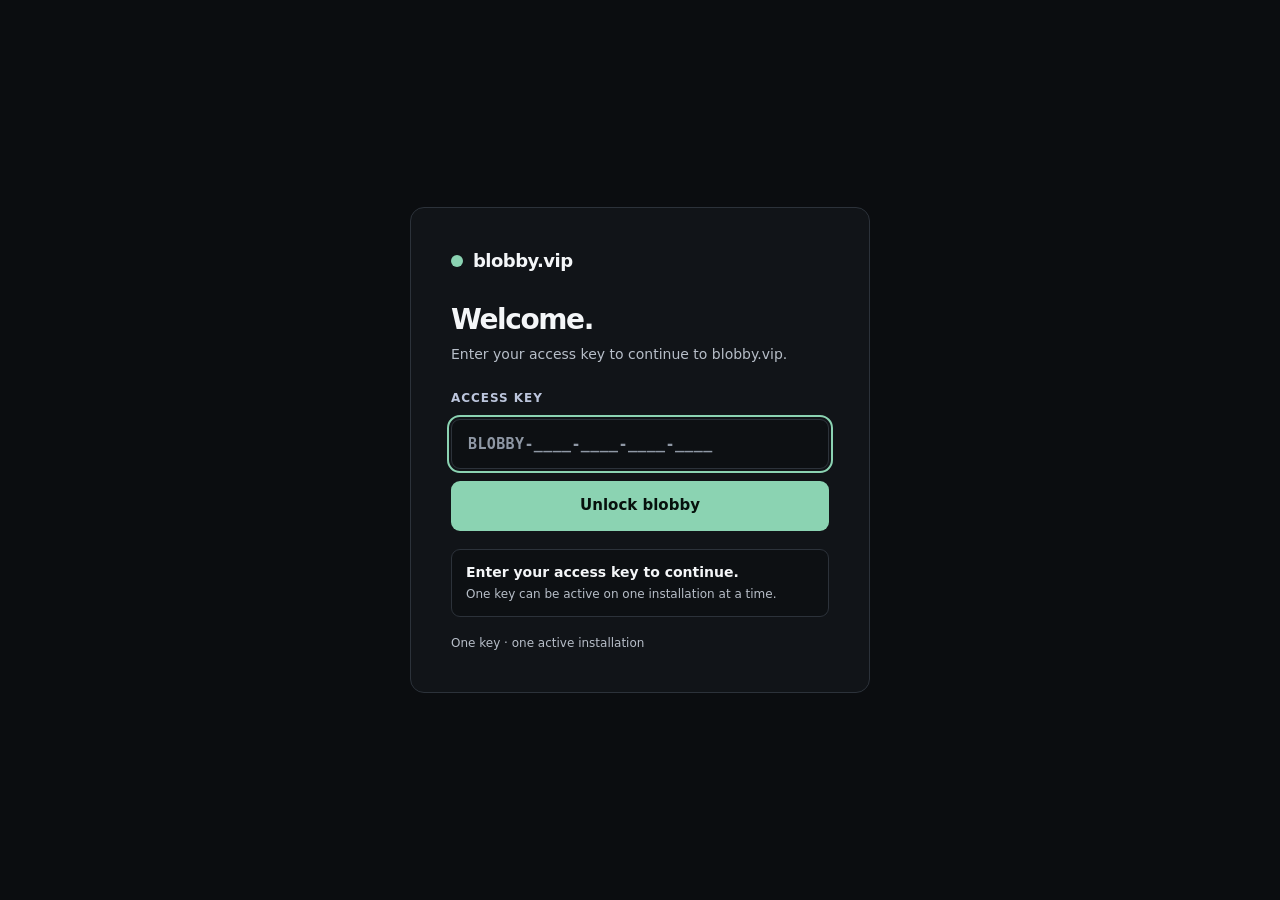
==== index.html @ 3b6e7994 "Add files via upload" ====
<!doctype html>
<html lang="en" data-ui-mode="home" data-base-ui-mode="home" data-browser-active="false" data-tabs-visible="true">
<head>
  <meta charset="utf-8">
  <script>
    (()=>{
      const p=location.pathname.replace(/\/+$/,'');
      if(/\/admin$/i.test(p)){
        const base=location.pathname.endsWith('/')?'../admin.html':'./admin.html';
        location.replace(new URL(base+location.search+location.hash,location.href).href);
      }
    })();
  </script>
  <meta name="viewport" content="width=device-width, initial-scale=1, viewport-fit=cover">
  <meta name="theme-color" content="#080a12">
  <meta name="description" content="blobby.vip — a fast, customizable browser controller for MIT App Inventor.">
  <title>blobby.vip</title>
  <link rel="icon" href="data:image/svg+xml,%3Csvg xmlns='http://www.w3.org/2000/svg' viewBox='0 0 64 64'%3E%3Crect width='64' height='64' rx='18' fill='%238da2ff'/%3E%3Ctext x='17' y='47' font-size='48' font-family='Arial' font-weight='700' fill='%23080a12'%3Eb%3C/text%3E%3C/svg%3E">
  <link rel="stylesheet" href="./style.css?v=stage14-20261018">
  <link rel="stylesheet" href="./sidebar.css?v=stage14-20261018">
  <link rel="stylesheet" href="./license.css?v=stage14-20261018">
  <link rel="stylesheet" href="./chat.css?v=stage14.1.1-20261018">
  <link rel="stylesheet" href="./profile.css?v=stage14-20261018">
  <link rel="stylesheet" href="./chat-shell-fix.css?v=stage14-20261018">
  <link rel="stylesheet" href="./dm.css?v=stage14-20261018">
  <link rel="stylesheet" href="./group.css?v=stage14-20261018">
  <link rel="stylesheet" href="./leaderboard.css?v=stage14-20261018">
  <link rel="stylesheet" href="./performance.css?v=stage14-20261018">
  <link rel="stylesheet" href="./global-notice.css?v=stage14.3-20261023">
  <script src="./core.js?v=cwv13-20261023"></script>
  <script src="./performance.js?v=stage14-20261018"></script>
  <script src="./themes.js?v=stage14-20261018"></script>
  <script src="./browser-bridge.js?v=stage14-20261018"></script>
  <script src="./effects.js?v=stage14-20261018"></script>
  <script src="./cursor.js?v=stage14-20261018"></script>
  <script src="./layout.js?v=stage14-20261018"></script>
  <script src="./config.js?v=stage14-20261018"></script>
  <script src="./features.js?v=stage14.2-20261018" defer></script>
  <script src="./sidebar.js?v=stage14-20261018" defer></script>
  <script src="./license.js?v=cwv13-20261023" defer></script>
  <script src="./global-notice.js?v=stage14.3-20261023" defer></script>
  <script src="./chat.js?v=stage14.1.1-20261018" defer></script>
  <script src="./activity.js?v=stage14-20261018" defer></script>
</head>
<body data-license-state="booting" data-license-ui="idle">
  <section id="licenseGate" class="license-gate" aria-labelledby="licenseTitle">
    <div class="license-card">
      <div class="license-brand"><span class="license-brand-dot" aria-hidden="true"></span><span>blobby.vip</span></div>
      <h1 id="licenseTitle">Welcome.</h1>
      <p>Enter your access key to continue to blobby.vip.</p>
      <form id="licenseForm" class="license-form" novalidate>
        <label for="licenseKeyInput">Access key</label>
        <input id="licenseKeyInput" class="license-key-input" type="text" inputmode="text" autocomplete="off" autocapitalize="characters" spellcheck="false" maxlength="39" placeholder="BLOBBY-____-____-____-____" aria-describedby="licenseStatus licenseDetail">
        <button id="licenseSubmit" class="license-submit" type="submit">Unlock blobby</button>
      </form>
      <div class="license-feedback" role="status" aria-live="polite">
        <strong id="licenseStatus">Starting secure access…</strong>
        <span id="licenseDetail"></span>
      </div>
      <div class="license-meta"><span>One key · one active installation</span><a id="licenseSupport" href="#" hidden>Contact admin</a></div>
    </div>
  </section>
  <div id="backgroundLayer" class="background-layer" aria-hidden="true"></div>
  <div id="ambientLayer" class="ambient-layer" aria-hidden="true">
    <div class="aurora-layer"></div><div class="fog-layer"></div><div class="wave-layer"></div><div class="cloud-layer"></div><div class="digital-grid-layer"></div><div class="neon-horizon-layer"></div><div class="liquid-layer"></div><div class="light-rays-layer"></div>
    <canvas id="effectsCanvas"></canvas>
  </div>

  <div id="customCursor" class="custom-cursor" hidden aria-hidden="true"><canvas></canvas><i class="cursor-ring"></i><i class="cursor-dot"></i></div>

  <div id="appShell" class="app-shell">
    <div id="layoutGridGuide" class="layout-grid-guide" hidden aria-hidden="true"></div>

    <section id="browserTabs" class="browser-tabs browser-only" aria-label="Browser tabs">
      <div id="tabList" class="tab-list hide-scrollbar" role="tablist" aria-label="Open tabs"></div>
      <button id="newTabButton" class="new-tab-button" type="button" aria-label="New tab" title="New tab (Ctrl/Cmd+T)">+</button>
    </section>

    <header id="topbar" class="shell-block utility-card" data-layout-item="topbar">
      <button class="drag-handle" type="button" aria-label="Move utility controls" title="Move">✥</button><button class="resize-handle" type="button" aria-label="Resize utility controls" title="Resize">⌟</button>
      <div class="utility-status"><span class="status-dot"></span><span id="bridgeBadge">Demo</span><span id="performanceBadge" class="mode-chip" hidden>Performance</span></div>
      <div class="topbar-actions"><button id="commandButton" class="icon-button" type="button" title="Command palette" aria-label="Command palette">⌘</button><button id="layoutEditButton" class="icon-button" type="button" title="Edit layout" aria-label="Edit layout">▦</button><button id="settingsButton" class="icon-button" type="button" title="Settings" aria-label="Open settings">⚙</button></div>
    </header>

    <section id="addressbarBlock" class="shell-block address-block" data-layout-item="addressbar">
      <button class="drag-handle" type="button" aria-label="Move search bar" title="Move">✥</button><button class="resize-handle" type="button" aria-label="Resize search bar" title="Resize">⌟</button>
      <form id="addressForm" class="address-form" role="search">
        <div class="nav-cluster" aria-label="Navigation">
          <button id="backButton" class="nav-button" type="button" aria-label="Back" title="Back">←</button>
          <button id="forwardButton" class="nav-button" type="button" aria-label="Forward" title="Forward">→</button>
          <button id="refreshButton" class="nav-button" type="button" aria-label="Refresh" title="Refresh">↻</button>
          <button id="homeButton" class="nav-button" type="button" aria-label="Home" title="Home">⌂</button>
        </div>
        <div class="omnibox-wrap"><span class="omnibox-icon" aria-hidden="true">⌕</span><input id="addressBar" class="omnibox" aria-label="Search or enter address" placeholder="Search or enter a URL" autocomplete="off" spellcheck="false"><button id="clearAddressButton" class="omnibox-clear" type="button" aria-label="Clear address" title="Clear">×</button></div>
        <button id="bookmarkPageButton" class="nav-button browser-only-control" type="button" aria-label="Bookmark this page" title="Bookmark this page">☆</button>
        <button class="go-button" type="submit" aria-label="Go">Go</button>
        <button id="externalButton" class="nav-button external-button" type="button" aria-label="Open externally" title="Open externally">↗</button>
        <button id="sidebarBrowserButton" class="nav-button browser-only-control blobby-sidebar-browser-button" type="button" aria-label="Open Blobby sidebar" title="Blobby sidebar">◫</button>
        <button id="browserMenuButton" class="nav-button browser-only-control" type="button" aria-label="Browser menu" title="Browser menu">⋮</button>
      </form>
      <div id="browserMenu" class="browser-menu" hidden>
        <button id="menuNewTab" type="button">New tab <span>Ctrl+T</span></button>
        <button id="menuBookmarkPage" type="button">Bookmark page <span>☆</span></button>
        <button id="menuToggleBookmarks" type="button">Toggle bookmarks <span>Ctrl+Shift+B</span></button>
        <button id="menuBack" type="button">Back <span>Alt+←</span></button>
        <button id="menuForward" type="button">Forward <span>Alt+→</span></button>
        <button id="menuRefresh" type="button">Refresh <span>Ctrl+R</span></button>
        <button id="menuHome" type="button">Home</button>
        <hr>
        <button id="menuCloseTab" type="button">Close tab <span>Ctrl+W</span></button>
        <button id="menuCloseOtherTabs" type="button">Close other tabs</button>
        <button id="menuBrowserSettings" type="button">Browser settings</button>
      </div>
    </section>

    <section id="bookmarksBar" class="bookmarks-bar browser-only" aria-label="Bookmarks bar" hidden>
      <div id="bookmarkList" class="bookmark-list hide-scrollbar"></div>
      <button id="addBookmarkButton" class="bookmark-add" type="button" aria-label="Add bookmark" title="Add bookmark">+</button>
      <div id="bookmarkFolderMenu" class="bookmark-folder-menu" hidden></div>
    </section>

    <section id="heroBlock" class="shell-block home-widget hero-card" data-layout-item="hero">
      <button class="drag-handle" type="button" aria-label="Move title" title="Move">✥</button><button class="resize-handle" type="button" aria-label="Resize title" title="Resize">⌟</button>
      <div class="hero-copy"><h1>blobby<span>.vip</span></h1><p id="subtitleText">made by panga</p></div>
    </section>

    <section id="clockBlock" class="shell-block home-widget clock-card" data-layout-item="clock">
      <button class="drag-handle" type="button" aria-label="Move clock" title="Move">✥</button><button class="resize-handle" type="button" aria-label="Resize clock" title="Resize">⌟</button>
      <strong id="clockTime">--:--</strong><span id="clockDate">Loading date…</span>
    </section>

    <section id="shortcutsBlock" class="shell-block home-widget panel-card" data-layout-item="shortcuts">
      <button class="drag-handle" type="button" aria-label="Move shortcuts" title="Move">✥</button><button class="resize-handle" type="button" aria-label="Resize shortcuts" title="Resize">⌟</button>
      <div class="section-head"><div><span class="eyebrow">Favorites</span><h2>Quick access</h2></div><button id="manageShortcutsButton" class="text-button" type="button">Edit</button></div><div id="shortcutGrid" class="shortcut-grid hide-scrollbar"></div>
    </section>

    <section id="recentBlock" class="shell-block home-widget panel-card" data-layout-item="recent">
      <button class="drag-handle" type="button" aria-label="Move recent sites" title="Move">✥</button><button class="resize-handle" type="button" aria-label="Resize recent sites" title="Resize">⌟</button>
      <div class="section-head"><div><span class="eyebrow">History</span><h2>Recent</h2></div><button id="clearRecentButton" class="text-button" type="button">Clear</button></div><div id="recentList" class="recent-list hide-scrollbar"></div>
    </section>

    <section id="previewBlock" class="shell-block home-widget preview-card" data-layout-item="preview" hidden>
      <button class="drag-handle" type="button" aria-label="Move preview" title="Move">✥</button><button class="resize-handle" type="button" aria-label="Resize preview" title="Resize">⌟</button>
      <div class="preview-icon">↗</div><div><span class="eyebrow">Desktop preview</span><h2 id="previewTitle">Ready to browse</h2><p id="previewUrl">MIT App Inventor opens the actual page in its browser WebViewer.</p></div><button id="previewExternal" class="go-button" type="button">Open</button>
    </section>

    <aside id="layoutToolbar" class="layout-toolbar" hidden aria-label="Layout editor">
      <div class="layout-toolbar-copy"><strong id="selectedLayoutName">Layout editor</strong><span id="selectedLayoutMeta">Select an element, then drag or resize it anywhere on the grid.</span></div>
      <div class="layout-toolbar-actions"><button id="undoLayoutButton" type="button">Undo</button><button id="redoLayoutButton" type="button">Redo</button><button id="centerLayoutButton" type="button">Center</button><button id="saveLayoutOrderButton" class="primary-button" type="button">Save</button><button id="cancelLayoutEditButton" type="button">Cancel</button></div>
    </aside>
    <p id="status" class="sr-status" role="status" aria-live="polite"></p>
  </div>

  <dialog id="settingsDialog" class="settings-dialog" aria-labelledby="settingsTitle">
    <div class="settings-shell">
      <header class="settings-header"><div><span class="eyebrow">blobby.vip preferences</span><h2 id="settingsTitle">Settings</h2></div><div class="settings-header-actions"><div class="settings-search-wrap"><span>⌕</span><input id="settingsSearch" type="search" placeholder="Search settings" aria-label="Search settings"></div><button class="icon-button" data-close="settingsDialog" aria-label="Close settings">×</button></div></header>
      <div class="settings-body"><nav id="settingsNav" class="settings-nav hide-scrollbar" aria-label="Settings categories"></nav><main id="settingsPanels" class="settings-panels hide-scrollbar"></main></div>
      <footer class="settings-footer"><span id="saveStatus">Saved automatically</span><button data-close="settingsDialog" class="go-button" type="button">Done</button></footer>
    </div>
  </dialog>

  <dialog id="commandDialog" class="command-dialog" aria-labelledby="commandTitle"><div class="command-shell"><div class="command-search"><span>⌘</span><input id="commandSearch" autocomplete="off" placeholder="Type a command…" aria-label="Command search"></div><div id="commandList" class="command-list hide-scrollbar"></div><small>Enter to run · Esc to close</small></div></dialog>

  <dialog id="shortcutDialog" class="small-dialog" aria-labelledby="shortcutTitle"><form id="shortcutForm" class="dialog-content"><header class="dialog-title"><div><span class="eyebrow">Quick access</span><h2 id="shortcutTitle">Shortcut</h2></div><button class="icon-button" type="button" data-close="shortcutDialog" aria-label="Close">×</button></header><label>Name<input id="shortcutName" maxlength="32" required placeholder="YouTube"></label><label>Website<input id="shortcutUrl" required placeholder="youtube.com"></label><label>Folder<input id="shortcutFolder" maxlength="24" placeholder="Optional, e.g. Study"></label><label>Icon<input id="shortcutIcon" maxlength="4" placeholder="YT"></label><input id="shortcutIndex" type="hidden" value="-1"><p id="shortcutError" class="error" role="alert"></p><div class="dialog-actions"><button id="deleteShortcutButton" class="danger-button" type="button" hidden>Delete</button><span></span><button type="button" data-close="shortcutDialog">Cancel</button><button class="go-button" type="submit">Save</button></div></form></dialog>

  <dialog id="bookmarkDialog" class="small-dialog" aria-labelledby="bookmarkTitle"><form id="bookmarkForm" class="dialog-content"><header class="dialog-title"><div><span class="eyebrow">Bookmarks</span><h2 id="bookmarkTitle">Bookmark</h2></div><button class="icon-button" type="button" data-close="bookmarkDialog" aria-label="Close">×</button></header><label>Name<input id="bookmarkName" maxlength="48" required placeholder="Example"></label><label>Website<input id="bookmarkUrl" required placeholder="https://example.com"></label><label>Folder<input id="bookmarkFolder" maxlength="32" placeholder="Optional folder"></label><label>Icon<input id="bookmarkIcon" maxlength="4" placeholder="E"></label><p id="bookmarkError" class="error" role="alert"></p><div class="dialog-actions"><button id="deleteBookmarkButton" class="danger-button" type="button" hidden>Delete</button><span></span><button type="button" data-close="bookmarkDialog">Cancel</button><button class="go-button" type="submit">Save</button></div></form></dialog>

  <dialog id="promptDialog" class="small-dialog" aria-labelledby="promptTitle"><form id="promptForm" class="dialog-content"><header class="dialog-title"><div><span class="eyebrow" id="promptEyebrow">blobby.vip</span><h2 id="promptTitle">Name</h2></div></header><p id="promptDetail" class="muted"></p><label id="promptLabel">Name<input id="promptInput" maxlength="48"></label><div class="dialog-actions"><span></span><button id="promptCancel" type="button">Cancel</button><button id="promptAccept" class="go-button" type="submit">Save</button></div></form></dialog>

  <div id="toastRegion" class="toast-region" aria-live="polite" aria-atomic="true"></div>
  <input id="importInput" type="file" accept="application/json,.json" hidden><input id="backgroundUpload" type="file" accept="image/*" hidden>
  <noscript><p class="noscript">blobby.vip needs JavaScript enabled.</p></noscript>
</body>
</html>
---- style.css ----
:root{
  --bg:#0b0d10;--bg-2:#0d1013;--surface:#111418;--surface-2:#161a1f;--surface-3:#1b2026;
  --panel:var(--surface);--panel2:var(--surface-2);--line:#2c323a;--ink:#f4f6f8;--text:#f4f6f8;
  --muted:#b7bec8;--muted-2:#8f98a5;--accent:#8bd3b2;--accent2:#8bd3b2;--danger:#e47d82;
  --radius:12px;--radius-sm:9px;--control-h:38px;color-scheme:dark
}
*{box-sizing:border-box;scrollbar-width:thin;scrollbar-color:#30363d transparent}
*::before,*::after{box-sizing:border-box}
html,body{margin:0;min-height:100%;background:var(--bg);color:var(--text);font-family:Inter,ui-sans-serif,system-ui,-apple-system,BlinkMacSystemFont,"Segoe UI",sans-serif;-webkit-font-smoothing:antialiased}
body{min-height:100svh;font-size:14px;line-height:1.45;overflow-x:hidden}
button,input,textarea,select{font:inherit;color:inherit}button{cursor:pointer}a{color:var(--accent)}
input::placeholder,textarea::placeholder{color:var(--muted-2);opacity:1}
button:focus-visible,input:focus-visible,textarea:focus-visible,select:focus-visible{outline:2px solid var(--accent);outline-offset:2px}
[hidden]{display:none!important}.hide-scrollbar{scrollbar-width:none;-ms-overflow-style:none}.hide-scrollbar::-webkit-scrollbar{width:0;height:0}.muted{color:var(--muted)}
.sr-status{position:fixed!important;width:1px!important;height:1px!important;padding:0!important;margin:-1px!important;overflow:hidden!important;clip:rect(0,0,0,0)!important;white-space:nowrap!important;border:0!important}.error{color:#f0a1a6}.empty-state{margin:10px 0;color:var(--muted);font-size:12px}.noscript{padding:20px;text-align:center;color:var(--muted)}

/* App shell */
.app-shell{min-height:100svh;padding-left:58px;display:block;position:relative;background:var(--bg)}
#topbar,#clockBlock,#previewBlock,#subtitleText{display:none!important}
.browser-tabs{height:36px;padding:4px 10px 0;background:#090b0d;border-bottom:1px solid var(--line);display:flex;align-items:flex-end;gap:4px}
.tab-list{display:flex;align-items:flex-end;gap:4px;min-width:0;overflow-x:auto;flex:1}
.browser-tab{height:31px;min-width:110px;max-width:210px;border:1px solid transparent;border-radius:8px 8px 0 0;background:transparent;color:var(--muted);padding:0 6px 0 9px;display:flex;align-items:center;gap:7px;user-select:none}
.browser-tab[aria-selected="true"],.browser-tab.active{background:var(--surface);border-color:var(--line);border-bottom-color:var(--surface);color:var(--text)}
.browser-tab.dragging{opacity:.55}.browser-tab.drop-target{border-color:var(--accent)}
.tab-favicon{width:15px;height:15px;flex:0 0 15px;display:grid;place-items:center;overflow:hidden;border-radius:4px;font-size:9px;background:var(--surface-3)}.tab-favicon img{width:100%;height:100%;object-fit:cover}
.tab-title{min-width:0;flex:1;overflow:hidden;text-overflow:ellipsis;white-space:nowrap;font-size:12px}.tab-close{width:21px;height:21px;display:grid;place-items:center;border:0;border-radius:6px;background:transparent;color:var(--muted);padding:0}.tab-close:hover{background:var(--surface-3);color:var(--text)}
.new-tab-button{width:32px;height:30px;border:0;background:transparent;color:var(--muted);border-radius:8px}.new-tab-button:hover{background:var(--surface-2);color:var(--text)}

/* Browser chrome */
.address-block{position:sticky;top:0;z-index:70;width:100%;padding:7px 10px;background:var(--bg);border-bottom:1px solid var(--line)}
.address-form{display:flex;align-items:center;gap:6px}.nav-cluster{display:flex;gap:2px}
.nav-button,.icon-button,.go-button,.text-button,.primary-button,.danger-button,.bookmark-add{height:36px;min-width:36px;padding:0 10px;border:1px solid transparent;border-radius:9px;background:transparent;color:var(--muted)}
.nav-button,.icon-button,.bookmark-add{display:grid;place-items:center}.nav-button:hover,.icon-button:hover,.text-button:hover,.bookmark-add:hover{background:var(--surface-2);color:var(--text)}.nav-button:disabled{opacity:.35;cursor:default}
.go-button,.primary-button{background:var(--accent);color:#09100d;font-weight:700}.danger-button{color:#ffd5d7;background:#2a1719;border-color:#4b2529}
.omnibox-wrap{height:38px;display:flex;align-items:center;flex:1;min-width:100px;border:1px solid var(--line);border-radius:20px;background:var(--surface);padding:0 10px}.omnibox-wrap:focus-within{border-color:#496b5c}
.omnibox{flex:1;min-width:0;border:0;outline:0;background:transparent;color:var(--text);padding:0 8px}.omnibox::placeholder{color:var(--muted-2)}.omnibox-icon,.omnibox-clear{color:var(--muted)}.omnibox-clear{width:26px;height:26px;border:0;border-radius:7px;background:transparent}.omnibox-clear:hover{background:var(--surface-3);color:var(--text)}
.shield-page-button[data-active="true"]{color:var(--accent);background:#122019}.shield-page-button[data-allowed="true"]{color:#d0b878;background:#211d13}
.browser-menu,.bookmark-folder-menu{position:fixed;z-index:200;min-width:210px;padding:6px;background:var(--surface-2);border:1px solid var(--line);border-radius:10px}.browser-menu button,.bookmark-folder-menu button{width:100%;min-height:34px;border:0;background:transparent;border-radius:7px;text-align:left;padding:7px 9px;color:var(--text);display:flex;justify-content:space-between;gap:12px}.browser-menu button:hover,.bookmark-folder-menu button:hover{background:var(--surface-3)}.browser-menu button span{color:var(--muted);font-size:11px}.browser-menu hr{border:0;border-top:1px solid var(--line);margin:5px 2px}
.bookmarks-bar{height:34px;padding:3px 10px;background:var(--bg-2);border-bottom:1px solid var(--line);display:flex;align-items:center;gap:4px}.bookmark-list{display:flex;gap:4px;overflow-x:auto;flex:1}.bookmark-item,.bookmark-folder{height:27px;padding:0 9px;border:0;border-radius:7px;background:transparent;color:var(--muted);display:flex;align-items:center;gap:6px;white-space:nowrap}.bookmark-item:hover,.bookmark-folder:hover{background:var(--surface-2);color:var(--text)}.bookmark-favicon{width:14px;height:14px;display:grid;place-items:center;overflow:hidden;border-radius:3px;font-size:8px}.bookmark-favicon img{width:100%;height:100%;object-fit:cover}.bookmark-label{max-width:140px;overflow:hidden;text-overflow:ellipsis}

/* Home/new tab */
html[data-base-ui-mode="home"] .browser-tabs{display:none}
html[data-base-ui-mode="home"] .address-block{position:relative;top:auto;max-width:720px;margin:26vh auto 0;border:0;background:transparent;padding:0 24px}
html[data-base-ui-mode="home"] .address-form{justify-content:center}html[data-base-ui-mode="home"] .nav-cluster,html[data-base-ui-mode="home"] #bookmarkPageButton,html[data-base-ui-mode="home"] #shieldPageButton,html[data-base-ui-mode="home"] #externalButton,html[data-base-ui-mode="home"] #sidebarBrowserButton,html[data-base-ui-mode="home"] #browserMenuButton,html[data-base-ui-mode="home"] .go-button{display:none}
html[data-base-ui-mode="home"] .omnibox-wrap{height:52px;border-radius:16px;background:var(--surface);border-color:#2b3037;padding:0 14px}
#heroBlock{max-width:720px;margin:18px auto 0;text-align:center;padding:0 24px}.hero-copy h1{margin:0;font-size:34px;letter-spacing:-1.2px;font-weight:750;color:var(--text)}.hero-copy h1 span{color:var(--accent)}
#shortcutsBlock,#recentBlock{max-width:720px;margin:18px auto 0;padding:0 24px}.section-head{display:flex;align-items:center;justify-content:space-between;margin-bottom:8px}.section-head h2{font-size:14px;margin:0;color:var(--text)}.eyebrow{display:none}
.shortcut-grid{display:flex;gap:8px;overflow-x:auto;padding:2px}.shortcut-folder{display:none}.shortcut-tile{min-width:78px;max-width:110px;height:68px;border:1px solid var(--line);border-radius:11px;background:var(--surface);color:var(--text);display:flex;align-items:center;justify-content:center;gap:7px;flex-direction:column;padding:8px}.shortcut-tile:hover{background:var(--surface-2)}.shortcut-icon{width:26px;height:26px;border-radius:7px;background:var(--surface-3);display:grid;place-items:center;font-size:12px}.shortcut-name{font-size:12px;white-space:nowrap;overflow:hidden;text-overflow:ellipsis;max-width:90px}
.recent-list{display:grid;gap:4px}.recent-row{display:flex;align-items:center;border-radius:8px}.recent-main{flex:1;display:flex;flex-direction:column;align-items:flex-start;border:0;background:transparent;padding:8px;border-radius:8px;color:var(--text);text-align:left}.recent-main:hover{background:var(--surface)}.recent-main small,.recent-row time{color:var(--muted);font-size:11px}.recent-row time{padding-right:8px;white-space:nowrap}

/* Settings and dialogs */
.settings-dialog,.command-dialog,.small-dialog{border:0;padding:0;background:transparent;color:var(--text)}.settings-dialog::backdrop,.command-dialog::backdrop,.small-dialog::backdrop{background:rgba(0,0,0,.64)}
.settings-shell{width:min(900px,94vw);height:min(720px,90vh);background:var(--bg-2);border:1px solid var(--line);border-radius:14px;overflow:hidden;display:grid;grid-template-rows:auto 1fr auto}.settings-header{display:flex;align-items:center;justify-content:space-between;gap:14px;padding:16px 18px;border-bottom:1px solid var(--line);background:var(--surface)}.settings-header h2{margin:0;font-size:18px}.settings-header-actions{display:flex;align-items:center;gap:8px}.settings-search-wrap{height:36px;border:1px solid var(--line);border-radius:9px;background:var(--bg-2);display:flex;align-items:center;padding:0 10px}.settings-search-wrap input{border:0;outline:0;background:transparent;min-width:190px}.settings-body{display:grid;grid-template-columns:190px minmax(0,1fr);min-height:0}.settings-nav{padding:10px;border-right:1px solid var(--line);background:var(--bg-2);overflow:auto}.settings-nav-button{display:block;width:100%;height:38px;border:0;border-radius:8px;background:transparent;text-align:left;padding:0 11px;color:var(--muted)}.settings-nav-button:hover,.settings-nav-button[aria-current="true"]{background:var(--surface-2);color:var(--text)}.settings-nav-button[aria-current="true"]{font-weight:650}.settings-panels{padding:20px;overflow:auto}.settings-panel{max-width:760px;margin:0 auto}.settings-title{margin:0 0 14px;font-size:20px}.setting-group{background:var(--surface);border:1px solid var(--line);border-radius:11px;padding:14px;margin-bottom:12px}.setting-group h4{margin:0 0 8px;font-size:14px}.setting-help{margin:0 0 10px;color:var(--muted);font-size:12px}.setting-row{min-height:42px;display:flex;align-items:center;justify-content:space-between;gap:14px;border-top:1px solid #1c2127;padding:8px 0}.setting-row:first-of-type{border-top:0}.setting-copy{display:flex;flex-direction:column;min-width:0}.setting-copy strong{font-size:13px}.setting-copy small{color:var(--muted);font-size:11px}.setting-row input:not([type="checkbox"]):not([type="color"]),.setting-row select,.dialog-content input,.dialog-content textarea,.dialog-content select{min-height:36px;border:1px solid var(--line);border-radius:8px;background:var(--bg-2);color:var(--text);padding:7px 9px;outline:0}.switch-input{appearance:none;width:36px;height:20px;border-radius:999px;border:1px solid var(--line);background:#22272d;position:relative;flex:0 0 auto}.switch-input::after{content:"";position:absolute;width:14px;height:14px;border-radius:50%;top:2px;left:2px;background:#8c949e}.switch-input:checked{background:var(--accent);border-color:var(--accent)}.switch-input:checked::after{left:18px;background:#07110d}.color-control{display:flex;gap:6px;align-items:center}.color-control input[type="color"]{width:34px;height:30px;padding:2px;border:1px solid var(--line);border-radius:7px;background:var(--bg-2)}.color-control input[type="text"]{width:90px}.settings-actions{display:flex;gap:7px;flex-wrap:wrap;margin-top:10px}.settings-actions button{min-height:34px;border:1px solid var(--line);border-radius:8px;background:var(--surface-2);padding:0 10px}.performance-note,.bridge-card{display:flex;flex-direction:column;gap:3px;padding:10px;border:1px solid var(--line);border-radius:8px;background:var(--bg-2);color:var(--muted)}.performance-note strong,.bridge-card strong{color:var(--text)}.saved-list,.shortcut-settings-list{display:grid;gap:0}.saved-item{display:flex;align-items:center;gap:6px;border-top:1px solid #1d2228;padding:7px 0}.saved-main{flex:1;min-width:0;display:flex;flex-direction:column;border:0;background:transparent;text-align:left}.saved-main small{color:var(--muted);overflow:hidden;text-overflow:ellipsis;white-space:nowrap}.diagnostics{white-space:pre-wrap;color:var(--muted);background:var(--bg-2);border:1px solid var(--line);padding:10px;border-radius:8px;font-size:11px}.settings-footer{height:48px;border-top:1px solid var(--line);background:var(--surface);display:flex;align-items:center;justify-content:space-between;padding:0 16px;color:var(--muted)}
.dialog-content,.command-shell{width:min(520px,92vw);background:var(--surface);border:1px solid var(--line);border-radius:12px;padding:16px}.dialog-title{display:flex;align-items:center;justify-content:space-between}.dialog-title h2{margin:0;font-size:18px}.dialog-content label{display:grid;gap:5px;margin-top:11px;color:var(--muted)}.dialog-actions{display:flex;gap:7px;justify-content:flex-end;margin-top:14px}.dialog-actions button{min-height:36px;border:1px solid var(--line);border-radius:8px;background:var(--surface-2);padding:0 11px}.command-search{display:flex;gap:8px;align-items:center;border:1px solid var(--line);border-radius:9px;padding:8px 10px;background:var(--bg-2)}.command-search input{flex:1;background:transparent;border:0;outline:0}.command-list{max-height:390px;overflow:auto;margin-top:8px}.command-item{width:100%;display:flex;justify-content:space-between;min-height:38px;border:0;border-radius:7px;background:transparent;padding:7px 9px;text-align:left}.command-item small{color:var(--muted)}.command-item.active,.command-item:hover{background:var(--surface-2)}
.toast-region{position:fixed;right:14px;bottom:14px;z-index:600;display:grid;gap:6px;pointer-events:none}.toast{background:var(--surface-2);border:1px solid var(--line);border-radius:9px;padding:9px 11px;color:var(--text);max-width:340px}

@media(max-width:760px){
  .app-shell{padding-left:0;padding-bottom:54px}.settings-body{grid-template-columns:1fr}.settings-nav{display:flex;overflow-x:auto;border-right:0;border-bottom:1px solid var(--line)}.settings-nav-button{width:auto;min-width:max-content}.settings-shell{height:94vh}.address-block{padding-left:7px;padding-right:7px}.nav-cluster #forwardButton,.nav-cluster #homeButton,#externalButton{display:none!important}html[data-base-ui-mode="home"] .address-block{margin-top:22vh;padding:0 14px}#shortcutsBlock,#recentBlock,#heroBlock{padding-left:14px;padding-right:14px}.browser-tab{min-width:96px}.settings-header{padding:12px}.settings-search-wrap input{min-width:120px;width:28vw}.setting-row{align-items:flex-start;flex-direction:column}.switch-input{align-self:flex-start}
}
@media(max-width:480px){#bookmarkPageButton{display:none}.settings-search-wrap{display:none}.hero-copy h1{font-size:30px}}
@media(prefers-reduced-motion:reduce){*,*::before,*::after{scroll-behavior:auto!important}}
---- sidebar.css ----
.blobby-sidebar-root{position:fixed;inset:0;z-index:150;pointer-events:none;color:var(--text);font:inherit}
.blobby-sidebar-rail{position:fixed;left:0;top:0;bottom:0;z-index:152;width:58px;padding:8px 7px;display:flex;flex-direction:column;align-items:center;gap:4px;background:#090b0d;border-right:1px solid var(--line);pointer-events:auto;overflow-y:auto;overflow-x:hidden;scrollbar-width:none}
.blobby-sidebar-rail::-webkit-scrollbar{display:none}
.blobby-sidebar-brand,.blobby-sidebar-button,.blobby-sidebar-close{appearance:none;border:0;background:transparent;color:var(--muted);display:grid;place-items:center;opacity:1}
.blobby-sidebar-brand{width:40px;height:40px;min-height:40px;border-radius:9px;background:var(--surface-2);color:var(--text);font-size:17px;font-weight:800;margin-bottom:2px}
.blobby-sidebar-button{width:40px;height:40px;min-height:40px;border-radius:8px;flex:0 0 auto}
.blobby-sidebar-button:hover,.blobby-sidebar-button[data-active="true"]{background:var(--surface-2);color:var(--text)}
.blobby-sidebar-button[data-active="true"]{box-shadow:inset 2px 0 0 var(--accent)}
.blobby-sidebar-icon{width:19px;height:19px;display:grid;place-items:center;pointer-events:none}
.blobby-sidebar-icon svg{display:block;width:19px;height:19px;fill:none!important;stroke:currentColor!important;stroke-width:1.7;stroke-linecap:round;stroke-linejoin:round}
.blobby-sidebar-icon svg *{fill:none!important;stroke:currentColor!important}
.blobby-sidebar-separator{width:24px;height:1px;min-height:1px;background:var(--line);margin:3px 0;flex:0 0 auto}
.blobby-sidebar-backdrop{display:none!important}
.blobby-sidebar-panel{position:fixed;left:58px;top:0;bottom:0;z-index:151;width:300px;max-width:calc(100vw - 58px);display:none;flex-direction:column;background:var(--surface);border-right:1px solid var(--line);pointer-events:auto}
.blobby-sidebar-root[data-open="true"] .blobby-sidebar-panel{display:flex}
.blobby-sidebar-panel-head{height:52px;min-height:52px;padding:0 10px 0 15px;display:flex;align-items:center;justify-content:space-between;border-bottom:1px solid var(--line)}
.blobby-sidebar-panel-head h2{font-size:15px;font-weight:650;margin:0;color:var(--text)}
.blobby-sidebar-close{width:34px;height:34px;border-radius:8px}
.blobby-sidebar-close:hover{background:var(--surface-2);color:var(--text)}
.blobby-sidebar-panel-body{padding:9px;overflow:auto;min-height:0;flex:1}
.blobby-sidebar-list{display:grid;gap:2px}
.blobby-sidebar-list-item{width:100%;border:0;border-radius:8px;background:transparent;color:var(--text);padding:9px;text-align:left;display:block}
.blobby-sidebar-list-item:hover{background:var(--surface-2)}
.blobby-sidebar-list-copy{min-width:0;display:grid;gap:2px}
.blobby-sidebar-list-copy strong,.blobby-sidebar-list-copy small{overflow:hidden;text-overflow:ellipsis;white-space:nowrap}
.blobby-sidebar-list-copy strong{font-size:13px;font-weight:600}
.blobby-sidebar-list-copy small{font-size:11px;color:var(--muted)}
.blobby-sidebar-empty{color:var(--muted);font-size:12px;padding:12px;margin:0}
.blobby-sidebar-primary{width:100%;height:36px;margin-top:8px;border:1px solid var(--line);border-radius:8px;background:var(--surface-2);color:var(--text);font-weight:600}
.blobby-sidebar-primary:hover{background:var(--surface-3)}
@media(max-width:760px){.blobby-sidebar-rail{width:50px;padding-inline:5px}.blobby-sidebar-brand,.blobby-sidebar-button{width:38px;height:38px;min-height:38px}.blobby-sidebar-panel{left:50px;width:280px;max-width:calc(100vw - 50px)}.app-shell{padding-left:50px!important;padding-bottom:0!important}}
---- license.css ----
body[data-license-state="booting"] #appShell,
body[data-license-state="locked"] #appShell,
body[data-license-state="booting"] #ambientLayer,
body[data-license-state="locked"] #ambientLayer,
body[data-license-state="booting"] #customCursor,
body[data-license-state="locked"] #customCursor,
body[data-license-state="booting"] dialog,
body[data-license-state="locked"] dialog,
body[data-license-state="booting"] #toastRegion,
body[data-license-state="locked"] #toastRegion{display:none!important;pointer-events:none!important}body[data-license-state="unlocked"] #licenseGate{display:none!important;pointer-events:none!important}.license-gate{position:fixed;inset:0;z-index:2147483646;display:grid;place-items:center;padding:24px;overflow:auto;color:#f4f6ff;background:var(--surface-2,#161a1f);font-family:Inter,ui-sans-serif,system-ui,-apple-system,BlinkMacSystemFont,"Segoe UI",sans-serif}.license-card{width:min(460px,100%);border:1px solid rgba(183,195,255,.18);border-radius:24px;padding:clamp(24px,5vw,40px);background:rgba(14,17,31,.78)}.license-brand{display:flex;align-items:center;gap:10px;font-weight:760;letter-spacing:-.03em;font-size:18px;margin-bottom:32px}.license-brand-dot{width:12px;height:12px;border-radius:999px;background:#8da2ff}.license-card h1{font-size:clamp(30px,7vw,42px);letter-spacing:-.05em;line-height:1.02;margin:0 0 10px}.license-card>p{color:#aeb7cf;margin:0 0 24px;line-height:1.55}.license-form{display:grid;gap:12px}.license-form label{font-size:12px;font-weight:700;color:#bcc5dc;text-transform:uppercase;letter-spacing:.08em}.license-key-input{width:100%;box-sizing:border-box;border:1px solid rgba(184,195,255,.24);border-radius:14px;padding:15px 16px;background:rgba(6,8,18,.72);color:#fff;font:650 15px/1.2 ui-monospace,SFMono-Regular,Menlo,monospace;letter-spacing:.025em;outline:none;text-transform:uppercase}.license-key-input:focus{border-color:#8da2ff}.license-submit{border:0;border-radius:14px;padding:14px 18px;font-weight:780;font-size:15px;color:#09101d;background:var(--surface-2,#161a1f);cursor:pointer}.license-submit:disabled,.license-key-input:disabled{opacity:.62;cursor:wait}.license-feedback{min-height:56px;margin-top:18px;padding:12px 14px;border-radius:14px;background:rgba(255,255,255,.045);border:1px solid rgba(255,255,255,.07)}.license-feedback strong{display:block;font-size:14px;margin-bottom:4px}.license-feedback span{display:block;color:#aeb7cf;font-size:12px;line-height:1.45}body[data-license-ui="success"] .license-feedback{border-color:rgba(105,224,166,.28);background:rgba(48,148,91,.08)}body[data-license-ui="invalid"] .license-feedback,body[data-license-ui="blocked"] .license-feedback{border-color:rgba(255,131,145,.25);background:rgba(170,52,68,.08)}body[data-license-ui="offline"] .license-feedback{border-color:rgba(255,203,109,.24);background:rgba(164,111,32,.08)}.license-meta{display:flex;justify-content:space-between;gap:12px;align-items:center;margin-top:18px;font-size:12px;color:#8993ab}.license-meta a{color:#aebcff;text-decoration:none}.license-meta a:hover{text-decoration:underline}@media (max-width:520px){.license-gate{padding:14px}.license-card{border-radius:20px;padding:24px 18px}.license-meta{align-items:flex-start;flex-direction:column}}@media (max-width:700px),(prefers-reduced-transparency:reduce){.license-card{background:#0e111f}}body[data-license-state="locked"]{overflow:hidden}.license-gate{background:#0b0d10!important}.license-card{background:var(--surface)!important;border:1px solid var(--line)!important;border-radius:14px!important;color:var(--text)!important;max-width:470px!important}.license-brand-dot{background:var(--accent)!important}.license-card h1{font-size:28px!important}.license-card p,.license-meta,.license-feedback span{color:var(--muted)!important}.license-key-input{background:var(--bg-2)!important;border:1px solid var(--line)!important;border-radius:9px!important;color:var(--text)!important}.license-submit{background:var(--accent)!important;color:#07110d!important;border:0!important;border-radius:9px!important;font-weight:700!important}.license-feedback{background:var(--bg-2)!important;border:1px solid var(--line)!important;border-radius:9px!important}
---- chat.css ----
:root{--chat-bg:#0b0d10;--chat-panel:#111418;--chat-panel2:#161a1f;--chat-line:#2c323a;--chat-text:#f4f6f8;--chat-muted:#b7bec8;--chat-accent:var(--accent,#8bd3b2)}
body[data-license-state]:not([data-license-state="unlocked"]) .blobby-chat-root{display:none!important}
.blobby-chat-root{position:fixed;inset:0;z-index:180;pointer-events:none;color:var(--chat-text);font:inherit}
.blobby-chat-edge-zone,.blobby-chat-handle,.blobby-chat-backdrop{display:none!important}
.blobby-chat-panel{position:fixed;left:70px;right:12px;top:12px;bottom:12px;display:none;overflow:hidden;background:var(--chat-bg);border:1px solid var(--chat-line);border-radius:12px;pointer-events:auto}
.blobby-chat-root[data-open="true"] .blobby-chat-panel{display:block}
.blobby-chat-workspace{width:100%;height:100%;min-width:0;min-height:0;display:grid;grid-template-columns:190px minmax(0,1fr) 190px;background:var(--chat-bg)}
.blobby-chat-channels,.blobby-chat-members{min-width:0;min-height:0;background:#0d1013}
.blobby-chat-channels{display:flex;flex-direction:column;border-right:1px solid var(--chat-line)}
.blobby-chat-members{display:grid;grid-template-rows:auto minmax(0,1fr);border-left:1px solid var(--chat-line)}
.blobby-chat-community-title{height:55px;min-height:55px;padding:10px 12px;display:flex;flex-direction:column;justify-content:center;border-bottom:1px solid var(--chat-line);background:var(--chat-panel)}
.blobby-chat-community-title strong{font-size:14px}.blobby-chat-community-title span{font-size:11px;color:var(--chat-muted)}
.blobby-chat-channel-group{padding:9px 7px 0}.blobby-chat-channel-group>small{display:block;padding:0 7px 5px;color:var(--chat-muted);font-size:9px;font-weight:750;letter-spacing:.08em}
.blobby-chat-channel{width:100%;min-height:34px;display:grid;grid-template-columns:20px minmax(0,1fr) auto;align-items:center;gap:4px;border:0;border-radius:7px;background:transparent;color:var(--chat-muted);padding:0 8px;text-align:left}
.blobby-chat-channel:hover,.blobby-chat-channel.active,.blobby-chat-channel[aria-current="true"]{background:var(--chat-panel2);color:var(--chat-text)}
.blobby-chat-channel b{font-size:12px;text-align:center}.blobby-chat-channel span{overflow:hidden;text-overflow:ellipsis;white-space:nowrap;font-size:12px}.blobby-chat-channel em{font-size:8px;font-style:normal;color:var(--chat-muted)}
.blobby-chat-channel-spacer{flex:1}
.blobby-chat-self{min-height:52px;margin:7px;padding:6px;border:0;border-radius:8px;background:var(--chat-panel);color:var(--chat-text);display:grid;grid-template-columns:32px minmax(0,1fr);gap:8px;align-items:center;text-align:left}
.blobby-chat-self:hover{background:var(--chat-panel2)}
.blobby-chat-self-avatar,.blobby-chat-avatar{display:grid;place-items:center;overflow:hidden;background:var(--chat-panel2);color:var(--chat-accent);font-weight:750;text-transform:uppercase;line-height:1}
.blobby-chat-self-avatar{width:32px;height:32px;border-radius:8px}.blobby-chat-avatar{width:32px;height:32px;border-radius:8px;border:0;padding:0}
.blobby-chat-self-avatar img,.blobby-chat-avatar img{display:block;width:100%;height:100%;object-fit:cover;border-radius:inherit}
.blobby-chat-self-copy{min-width:0;display:grid}.blobby-chat-self-copy strong,.blobby-chat-self-copy small{overflow:hidden;text-overflow:ellipsis;white-space:nowrap}.blobby-chat-self-copy strong{font-size:11px}.blobby-chat-self-copy small{font-size:9px;color:var(--chat-muted)}
.blobby-chat-core{position:relative;min-width:0;min-height:0;display:grid;grid-template-rows:auto auto minmax(0,1fr) auto auto;background:var(--chat-bg)}
.blobby-chat-head{min-height:55px;padding:8px 11px;display:grid;grid-template-columns:minmax(0,1fr) auto;align-items:center;gap:8px;border-bottom:1px solid var(--chat-line);background:var(--chat-panel)}
.blobby-chat-title{min-width:0;display:flex;align-items:center}.blobby-chat-title-copy{min-width:0}.blobby-chat-title-copy strong,.blobby-chat-title-copy span{display:block;overflow:hidden;text-overflow:ellipsis;white-space:nowrap}.blobby-chat-title-copy strong{font-size:13px}.blobby-chat-title-copy>span{font-size:10px;color:var(--chat-muted)}.blobby-chat-hash{color:var(--chat-accent)}
.blobby-chat-head-actions{display:flex;align-items:center;gap:4px}.blobby-chat-icon-btn,.blobby-chat-presence-btn,.blobby-chat-tool,.blobby-chat-mini-btn{border:0;background:transparent;color:var(--chat-muted);border-radius:7px}.blobby-chat-icon-btn{width:32px;height:32px;display:grid;place-items:center}.blobby-chat-icon-btn:hover,.blobby-chat-presence-btn:hover,.blobby-chat-tool:hover,.blobby-chat-mini-btn:hover{background:var(--chat-panel2);color:var(--chat-text)}
.blobby-chat-presence-btn{height:30px;padding:0 7px;display:flex;align-items:center;gap:6px;font-size:10px}.blobby-chat-dot{width:7px;height:7px;border-radius:50%;background:#6c7892}.blobby-chat-dot[data-state="connected"]{background:#49d48a}.blobby-chat-dot[data-state="connecting"]{background:#d6aa4d}.blobby-chat-dot[data-state="offline"]{background:#cf626a}
.blobby-chat-roombar{min-height:34px;padding:6px 11px;display:flex;align-items:center;gap:8px;border-bottom:1px solid var(--chat-line);background:#0e1114}.blobby-chat-room-description{min-width:0;flex:1;overflow:hidden;text-overflow:ellipsis;white-space:nowrap;color:var(--chat-muted);font-size:10px}.blobby-chat-room-note{color:#68707a;font-size:9px;white-space:nowrap}.blobby-chat-mobile-channel{display:none;height:27px;border:1px solid var(--chat-line);border-radius:7px;background:var(--chat-panel);color:var(--chat-text);padding:0 7px;font-size:10px}
.blobby-chat-messages{position:relative;min-height:0;overflow:auto;padding:10px 12px;background:var(--chat-bg);overscroll-behavior:contain;contain:layout paint style}
.blobby-chat-loading,.blobby-chat-empty{padding:24px 12px;color:var(--chat-muted);font-size:11px;text-align:center}
.blobby-chat-day,.blobby-chat-new-divider{display:flex;align-items:center;gap:7px;margin:10px 2px;color:var(--chat-muted);font-size:9px;text-transform:uppercase;letter-spacing:.07em}.blobby-chat-day::before,.blobby-chat-day::after,.blobby-chat-new-divider::before,.blobby-chat-new-divider::after{content:"";height:1px;flex:1;background:var(--chat-line)}.blobby-chat-new-divider{color:#d97582}.blobby-chat-new-divider::before,.blobby-chat-new-divider::after{background:#583037}
.blobby-chat-msg{position:relative;display:grid;grid-template-columns:32px minmax(0,1fr);gap:8px;padding:7px 4px;border-radius:6px;content-visibility:auto;contain-intrinsic-size:64px}.blobby-chat-msg:hover{background:#0e1114}.blobby-chat-msg-main{min-width:0}.blobby-chat-msg-head{display:flex;align-items:baseline;gap:5px;min-width:0}.blobby-chat-name{max-width:60%;overflow:hidden;text-overflow:ellipsis;white-space:nowrap;color:var(--chat-text);font-size:11px;font-weight:700}.blobby-chat-time{margin-left:auto;color:var(--chat-muted);font-size:9px;white-space:nowrap}.blobby-chat-edited{color:var(--chat-muted);font-size:9px}.blobby-chat-owner-badge,.blobby-chat-mod-badge,.blobby-chat-announcement-tag{display:inline-flex;align-items:center;min-height:15px;padding:0 4px;border-radius:4px;font-size:8px;font-weight:750;line-height:1}.blobby-chat-owner-badge,.blobby-chat-announcement-tag{background:#183026;color:#bdf5dc}.blobby-chat-mod-badge{background:#302716;color:#e9c878}
.blobby-chat-body{color:#dfe3e8;font-size:12px;line-height:1.42;overflow-wrap:anywhere;white-space:pre-wrap}.blobby-chat-body a{color:var(--chat-accent);text-decoration:none}.blobby-chat-body a:hover{text-decoration:underline}.blobby-chat-deleted{color:var(--chat-muted);font-size:11px;font-style:italic}
.blobby-chat-reply-preview,.blobby-chat-replying{border-left:2px solid var(--chat-accent);background:#0f1414;color:var(--chat-muted)}.blobby-chat-reply-preview{margin:3px 0 5px;padding:5px 7px;font-size:10px;overflow:hidden;text-overflow:ellipsis;white-space:nowrap;cursor:pointer}.blobby-chat-replying{margin:0 0 6px;padding:6px 8px;display:flex;align-items:center;gap:6px;font-size:10px}.blobby-chat-replying span{min-width:0;flex:1;overflow:hidden;text-overflow:ellipsis;white-space:nowrap}.blobby-chat-replying button{border:0;background:transparent;color:var(--chat-muted)}
.blobby-chat-msg-actions{display:flex;gap:2px;margin-top:3px;opacity:0}.blobby-chat-msg:hover .blobby-chat-msg-actions,.blobby-chat-msg:focus-within .blobby-chat-msg-actions{opacity:1}.blobby-chat-mini-btn{padding:3px 5px;font-size:9px}
.blobby-chat-reactions{display:flex;flex-wrap:wrap;gap:4px;margin-top:4px}.blobby-chat-reaction{display:flex;align-items:center;gap:3px;border:1px solid var(--chat-line);background:var(--chat-panel);border-radius:999px;padding:2px 6px;color:var(--chat-muted);font-size:9px}.blobby-chat-reaction[data-mine="true"],.blobby-chat-reaction[data-active="true"]{border-color:#385e4e;background:#13211b;color:var(--chat-text)}
.blobby-chat-media{margin-top:6px;max-width:100%;overflow:hidden;border:1px solid var(--chat-line);border-radius:8px;background:var(--chat-panel)}.blobby-chat-media img{display:block;width:100%;max-height:280px;object-fit:contain;background:#090b0d;cursor:zoom-in}.blobby-chat-file{margin-top:6px;display:flex;align-items:center;gap:8px;padding:8px;border:1px solid var(--chat-line);border-radius:8px;background:var(--chat-panel)}.blobby-chat-file-icon{width:32px;height:32px;border-radius:7px;display:grid;place-items:center;background:var(--chat-panel2)}.blobby-chat-file-copy{min-width:0;flex:1}.blobby-chat-file-copy strong,.blobby-chat-file-copy span{display:block;overflow:hidden;text-overflow:ellipsis;white-space:nowrap}.blobby-chat-file-copy strong{font-size:10px}.blobby-chat-file-copy span{font-size:9px;color:var(--chat-muted)}.blobby-chat-file a{color:var(--chat-accent);font-size:10px;text-decoration:none}
.blobby-chat-typing{min-height:23px;padding:4px 12px;border-top:1px solid #171b20;color:var(--chat-muted);font-size:9px}.blobby-chat-typing-dots{display:inline-flex;gap:2px;margin-left:4px}.blobby-chat-typing-dots i{width:3px;height:3px;border-radius:50%;background:currentColor}
.blobby-chat-composer{padding:9px 11px;border-top:1px solid var(--chat-line);background:var(--chat-panel)}.blobby-chat-input-wrap{display:grid;grid-template-columns:minmax(0,1fr) auto;gap:6px;align-items:end;border:1px solid var(--chat-line);border-radius:9px;background:var(--chat-bg);padding:6px}.blobby-chat-input{width:100%;min-height:31px;max-height:108px;resize:none;border:0;outline:0;background:transparent;color:var(--chat-text);padding:6px;font-size:12px}.blobby-chat-input::placeholder{color:#8f98a5;opacity:1}.blobby-chat-send,.blobby-chat-save{min-height:32px;border:0;border-radius:7px;background:var(--chat-accent);color:#07110d;padding:0 10px;font-weight:700}.blobby-chat-send:disabled{opacity:.4}.blobby-chat-tools{min-height:26px;display:flex;align-items:center;gap:3px;padding-top:5px}.blobby-chat-tool{width:28px;height:26px;font-size:12px}.blobby-chat-upload-state{margin-left:auto;color:var(--chat-muted);font-size:9px}.blobby-chat-upload-progress{width:72px;height:4px;overflow:hidden;border-radius:999px;background:var(--chat-line)}.blobby-chat-upload-progress i{display:block;height:100%;width:0;background:var(--chat-accent)}
.blobby-chat-announcement-lock{display:flex;align-items:center;gap:7px;min-height:42px;padding:8px 9px;border:1px solid #263b31;border-radius:8px;background:#111916;color:var(--chat-muted);font-size:10px}.blobby-chat-announcement-lock b{color:var(--chat-text)}.blobby-chat-announcement{margin:3px 0;padding:8px;border:1px solid #263b31;border-radius:8px;background:#111916}
.blobby-chat-members-head{height:55px;padding:0 11px;display:flex;align-items:center;justify-content:space-between;border-bottom:1px solid var(--chat-line);background:var(--chat-panel)}.blobby-chat-members-head strong{font-size:12px}.blobby-chat-members-head span{font-size:9px;color:var(--chat-muted)}.blobby-chat-members-list{min-height:0;overflow:auto;padding:7px}.blobby-chat-member-group{padding:9px 5px 4px;color:var(--chat-muted);font-size:8px;font-weight:750;letter-spacing:.08em}.blobby-chat-online-user{width:100%;display:grid;grid-template-columns:30px minmax(0,1fr);gap:7px;align-items:center;border:0;border-radius:7px;background:transparent;color:var(--chat-text);padding:6px;text-align:left}.blobby-chat-online-user:hover{background:var(--chat-panel2)}.blobby-chat-online-user[data-online="false"]{opacity:.58}.blobby-chat-online-user .blobby-chat-avatar{width:30px;height:30px}.blobby-chat-online-copy{min-width:0;display:grid}.blobby-chat-online-copy strong,.blobby-chat-online-copy small{overflow:hidden;text-overflow:ellipsis;white-space:nowrap}.blobby-chat-online-copy strong{font-size:10px}.blobby-chat-online-copy small{font-size:9px;color:var(--chat-muted)}
.blobby-chat-popover{position:absolute;right:12px;bottom:106px;z-index:8;width:280px;max-width:calc(100% - 24px);max-height:320px;overflow:auto;padding:8px;border:1px solid var(--chat-line);border-radius:9px;background:var(--chat-panel)}.blobby-chat-popover[hidden]{display:none!important}.blobby-chat-popover-head{display:flex;align-items:center;justify-content:space-between;gap:8px;padding-bottom:6px;border-bottom:1px solid var(--chat-line)}.blobby-chat-popover-head strong{font-size:11px}.blobby-chat-emoji-grid{display:grid;grid-template-columns:repeat(8,1fr);gap:2px;padding-top:6px}.blobby-chat-emoji-grid button{height:29px;border:0;border-radius:6px;background:transparent}.blobby-chat-emoji-grid button:hover{background:var(--chat-panel2)}
.blobby-chat-flyout{position:absolute;right:0;top:0;bottom:0;z-index:9;width:320px;max-width:100%;display:none;flex-direction:column;background:var(--chat-panel);border-left:1px solid var(--chat-line)}.blobby-chat-flyout[data-open="true"]{display:flex}.blobby-chat-flyout-head{height:55px;min-height:55px;padding:0 9px;display:flex;align-items:center;gap:7px;border-bottom:1px solid var(--chat-line)}.blobby-chat-flyout-head strong{flex:1;font-size:12px}.blobby-chat-flyout-body{min-height:0;overflow:auto;padding:10px;display:grid;align-content:start;gap:8px}.blobby-chat-setting-note{margin:0;color:var(--chat-muted);font-size:10px;line-height:1.4}.blobby-chat-setting-row{min-height:38px;display:flex;align-items:center;justify-content:space-between;gap:10px;border-top:1px solid #1c2127;color:var(--chat-text);font-size:10px}.blobby-chat-error{color:#e59aa1;font-size:10px}
.blobby-chat-jump{position:absolute;right:14px;bottom:108px;z-index:7;border:1px solid var(--chat-line);border-radius:999px;background:var(--chat-panel2);color:var(--chat-text);padding:6px 9px;font-size:9px}.blobby-chat-jump[hidden]{display:none!important}
.blobby-chat-toast-stack{position:absolute;right:12px;top:66px;z-index:12;display:grid;gap:5px;pointer-events:none}.blobby-chat-toast{max-width:260px;padding:7px 9px;border:1px solid var(--chat-line);border-radius:7px;background:var(--chat-panel2);color:var(--chat-text);font-size:10px}
.blobby-chat-lightbox{position:fixed;inset:0;z-index:250;display:grid;place-items:center;padding:24px;background:rgba(0,0,0,.88);pointer-events:auto}.blobby-chat-lightbox[hidden]{display:none!important}.blobby-chat-lightbox img{max-width:min(1100px,96vw);max-height:90vh;border-radius:8px}.blobby-chat-lightbox button{position:fixed;right:18px;top:18px;width:38px;height:38px;border:1px solid #3b4148;border-radius:8px;background:#111418;color:#fff;font-size:18px}
.blobby-chat-window-note{margin:4px auto 8px;padding:4px 7px;border-radius:999px;background:var(--chat-panel2);color:var(--chat-muted);font-size:9px;width:max-content;max-width:90%}
@media(max-width:1040px){.blobby-chat-workspace{grid-template-columns:180px minmax(0,1fr)}.blobby-chat-members{display:none}}
@media(max-width:720px){.blobby-chat-panel{left:0;right:0;top:0;bottom:0;border:0;border-radius:0}.blobby-chat-workspace{grid-template-columns:1fr}.blobby-chat-channels,.blobby-chat-members{display:none}.blobby-chat-mobile-channel{display:block;max-width:180px}.blobby-chat-room-note{display:none}.blobby-chat-messages{padding:8px}.blobby-chat-composer{padding:8px}.blobby-chat-flyout{width:100%}}
---- profile.css ----
.blobby-profile-root{position:fixed;inset:0;z-index:999930;pointer-events:none;color:var(--ink,#eef6f1);font:inherit}.blobby-profile-root[data-open="true"]{pointer-events:auto}.bp-backdrop{position:absolute;inset:0;border:0;background:rgba(2,7,5,.62);opacity:0}.blobby-profile-root[data-open="true"] .bp-backdrop{opacity:1}.bp-shell{position:absolute;inset:clamp(18px,4vh,44px) clamp(18px,4vw,72px);display:grid;grid-template-rows:auto minmax(0,1fr);overflow:hidden;border:1px solid rgba(189,251,215,.16);border-radius:24px;background:rgba(8,13,11,.97);opacity:0;transform:translateY(8px) scale(.995)}.blobby-profile-root[data-open="true"] .bp-shell{opacity:1;transform:none}.bp-top{display:flex;align-items:center;justify-content:space-between;gap:16px;padding:16px 18px;border-bottom:1px solid rgba(255,255,255,.08)}.bp-top small,.bp-section-title small,.bp-members-head small{display:block;color:var(--muted,#b2c0b9);font-size:10px;letter-spacing:.13em}.bp-top h2,.bp-section-title h3,.bp-members-head h3{margin:2px 0 0}.bp-top h2{font-size:20px}.bp-top-actions{display:flex;gap:8px;align-items:center}.bp-top button,.bp-form button,.bp-public-view button,.bp-members-view button{font:inherit;color:inherit;border:1px solid rgba(255,255,255,.12);background:#111916;border-radius:10px;padding:8px 11px;cursor:pointer}.bp-top button:hover,.bp-form button:hover,.bp-public-view button:hover,.bp-members-view button:hover{border-color:rgba(189,251,215,.38)}.bp-close{font-size:20px!important;line-height:1;padding:7px 10px!important}.bp-body{display:grid;grid-template-columns:minmax(260px,32%) minmax(0,1fr);min-height:0}.bp-preview-column{padding:18px;border-right:1px solid rgba(255,255,255,.07);overflow:auto}.bp-editor{overflow:auto;padding:18px;min-width:0}.bp-card{--bp-accent:#bdfbd7;--bp-card-top:#050807;--bp-card-bottom:#646464;position:relative;overflow:hidden;border:1px solid color-mix(in srgb,var(--bp-accent) 22%,transparent);border-radius:20px;min-height:390px;background:var(--surface-2,#161a1f);contain:layout paint}.bp-banner{height:132px;background:#0b1511 center 50%/cover no-repeat}.bp-avatar-wrap{position:relative;width:82px;margin:-42px 0 0 20px}.bp-avatar{width:82px;height:82px;border-radius:24px;border:4px solid #0b100e;background:#17221d center/cover no-repeat;display:grid;place-items:center;font-weight:800;font-size:24px}.bp-status-dot{position:absolute;right:1px;bottom:3px;width:16px;height:16px;border:3px solid #0b100e;border-radius:50%;background:#4ade80}.bp-status-dot[data-status="away"]{background:#f5c451}.bp-status-dot[data-status="dnd"]{background:#f35b66}.bp-status-dot[data-status="invisible"]{background:#65736c}.bp-card-copy{padding:12px 20px 20px;display:grid;gap:7px}.bp-badges,.bp-public-badges{display:flex;gap:6px;flex-wrap:wrap}.bp-role-badge,.bp-badge{font-size:9px;font-weight:800;letter-spacing:.08em;border:1px solid color-mix(in srgb,var(--bp-accent,#bdfbd7) 40%,transparent);padding:3px 6px;border-radius:99px;color:var(--bp-accent,#bdfbd7);background:rgba(0,0,0,.2)}.bp-preview-name{font-size:24px;line-height:1.08}.bp-handle,.bp-public-handle{color:var(--muted,#b7c3bd);font-size:13px}.bp-preview-bio,.bp-public-bio{margin:4px 0;white-space:pre-wrap;overflow-wrap:anywhere;line-height:1.45}.bp-card-meta,.bp-public-meta{display:flex;gap:8px;flex-wrap:wrap;color:var(--muted,#b7c3bd);font-size:12px}.bp-preview-status{font-size:13px}.bp-preview-links,.bp-public-links{display:flex;gap:7px;flex-wrap:wrap}.bp-preview-link,.bp-public-links a{font-size:11px;text-transform:capitalize;color:var(--bp-accent,#bdfbd7);text-decoration:none;border:1px solid rgba(255,255,255,.1);padding:4px 7px;border-radius:8px}.bp-preview-note{margin:12px 3px 0;color:var(--muted,#b2c0b9);font-size:11px;line-height:1.4}.bp-card[data-style="minimal"]{background:#0d1210!important}.bp-card[data-style="minimal"] .bp-banner{height:92px}.bp-loading,.bp-empty{padding:30px 12px;text-align:center;color:var(--muted,#b7c3bd)}.bp-form{display:grid;gap:14px;max-width:920px;margin:0 auto}.bp-section{border:1px solid rgba(255,255,255,.08);background:#0c1210;border-radius:18px;padding:16px;display:grid;gap:14px}.bp-section-title{display:flex;justify-content:space-between;align-items:center;gap:12px}.bp-section-title h3{font-size:17px}.bp-section-title>span,.bp-unsaved{font-size:11px;color:var(--muted,#b7c3bd)}.bp-unsaved{color:#f5c451!important}.bp-form label,.bp-field-block{display:grid;gap:6px}.bp-form label>span,.bp-field-block>span{font-size:12px;font-weight:700}.bp-form label small,.bp-image-control>span{font-size:10px;color:var(--muted,#b2c0b9)}.bp-form input,.bp-form textarea,.bp-form select,.bp-member-search,.bp-link-row input,.bp-link-row select{width:100%;box-sizing:border-box;border:1px solid rgba(255,255,255,.11);background:#090e0c;color:inherit;border-radius:10px;padding:9px 10px;font:inherit;outline:none}.bp-form input:focus,.bp-form textarea:focus,.bp-form select:focus,.bp-member-search:focus,.bp-link-row input:focus,.bp-link-row select:focus{border-color:rgba(189,251,215,.5)}.bp-form textarea{resize:vertical;min-height:74px}.bp-form input[type="color"]{padding:4px;height:40px}.bp-form input[type="range"]{padding:0;background:transparent}.bp-grid{display:grid;gap:12px}.bp-grid.two{grid-template-columns:repeat(2,minmax(0,1fr))}.bp-grid.three{grid-template-columns:repeat(3,minmax(0,1fr))}.bp-prefix-input{display:flex;align-items:center;border:1px solid rgba(255,255,255,.11);border-radius:10px;background:#090e0c}.bp-prefix-input b{padding-left:10px;color:var(--muted,#b7c3bd)}.bp-prefix-input input{border:0!important;background:transparent!important}.bp-bio-count{float:right;color:var(--muted,#b2c0b9);font-weight:500}.bp-image-row{display:grid;grid-template-columns:1fr 1fr;gap:10px}.bp-image-control{border:1px solid rgba(255,255,255,.07);border-radius:13px;padding:12px;display:grid;gap:7px}.bp-image-control>div{display:flex;gap:7px;flex-wrap:wrap}.bp-segment{display:flex;gap:6px;flex-wrap:wrap}.bp-segment button{padding:7px 9px;font-size:11px}.bp-segment button.active{border-color:var(--bp-accent,#bdfbd7);color:#dfffee;background:rgba(189,251,215,.09)}.bp-toggle{display:flex!important;align-items:center;justify-content:space-between;grid-template-columns:1fr auto!important}.bp-toggle>span{display:grid;gap:3px}.bp-toggle input{width:auto!important}.bp-link-list{display:grid;gap:7px}.bp-empty-links{font-size:12px;color:var(--muted,#b2c0b9);padding:8px}.bp-link-row{display:grid;grid-template-columns:120px minmax(0,1fr) 38px;gap:7px}.bp-link-row button{padding:7px!important}.bp-add-link{justify-self:start}.bp-savebar{position:sticky;bottom:-18px;z-index:2;display:grid;grid-template-columns:minmax(0,1fr) auto auto;gap:8px;align-items:center;margin:0 -18px -18px;padding:12px 18px;border-top:1px solid rgba(255,255,255,.08);background:rgba(8,13,11,.98)}.bp-message{font-size:12px;color:#a9c5b6}.bp-message[data-error="true"]{color:#ff8d96}.bp-save{background:#c7f9d9!important;color:#07100b!important;border-color:transparent!important;font-weight:800}.bp-save:disabled,.bp-cancel:disabled{opacity:.55;cursor:wait}.bp-public-card{--bp-accent:#bdfbd7;position:relative;max-width:620px;margin:0 auto;border:1px solid rgba(255,255,255,.1);border-radius:22px;overflow:hidden;background:#0d1411}.bp-public-banner{height:170px;background:#0b1511 center/cover no-repeat}.bp-public-avatar{width:94px;height:94px;margin:-48px 0 0 24px;border:4px solid #0d1411;border-radius:28px;background:#17221d center/cover no-repeat;display:grid;place-items:center;font-size:26px;font-weight:800}.bp-public-copy{padding:12px 24px 24px;display:grid;gap:8px}.bp-public-name{font-size:27px}.bp-public-status{font-size:13px}.bp-public-actions{display:flex;gap:8px;margin-top:5px}.bp-public-actions button:first-child{background:#c7f9d9;color:#07100b;border-color:transparent}.bp-members-head{display:flex;align-items:center;justify-content:space-between;gap:12px;margin-bottom:14px}.bp-member-search{max-width:280px}.bp-members-grid{display:grid;grid-template-columns:repeat(auto-fill,minmax(210px,1fr));gap:8px}.bp-member-card{text-align:left;display:grid;grid-template-columns:42px minmax(0,1fr);gap:9px;align-items:center;padding:10px!important}.bp-member-avatar{width:42px;height:42px;border-radius:13px;background:#17221d center/cover no-repeat;display:grid;place-items:center;font-weight:800}.bp-member-copy{display:grid;min-width:0}.bp-member-copy strong,.bp-member-copy span,.bp-member-copy small{white-space:nowrap;overflow:hidden;text-overflow:ellipsis}.bp-member-copy small,.bp-member-copy span{color:var(--muted,#b2c0b9);font-size:10px}@media (max-width:900px){.bp-shell{inset:10px}.bp-body{grid-template-columns:1fr}.bp-preview-column{display:none;border-right:0}.bp-editor{padding:12px}.bp-grid.three{grid-template-columns:1fr 1fr}.bp-savebar{bottom:-12px;margin:0 -12px -12px;padding:10px 12px}}@media (max-width:620px){.bp-top{padding:11px}.bp-members-btn{display:none}.bp-grid.two,.bp-grid.three,.bp-image-row{grid-template-columns:1fr}.bp-link-row{grid-template-columns:96px minmax(0,1fr) 36px}.bp-savebar{grid-template-columns:1fr auto}.bp-message{grid-column:1/-1}.bp-cancel{justify-self:start}.bp-public-banner{height:130px}}.bp-public-card[data-style="minimal"]{background:#0d1210}.bp-backdrop{background:rgba(0,0,0,.62)!important}.bp-shell{background:#0b0d10!important;border:1px solid var(--line)!important;border-radius:12px!important;color:var(--text)!important;overflow:hidden!important}.bp-top{background:var(--surface)!important;border-bottom:1px solid var(--line)!important}.bp-top small,.bp-preview-note,.bp-card-meta,.bp-preview-status,.bp-public-handle,.bp-public-meta,.bp-member-copy small{color:var(--muted)!important}.bp-body{background:#0b0d10!important}.bp-preview-column{border-right:1px solid var(--line)!important;background:#0d1013!important}.bp-card,.bp-public-card{background:var(--surface)!important;background-image:none!important;border:1px solid var(--line)!important;border-radius:11px!important}.bp-banner,.bp-public-banner{min-height:84px!important;background-color:#151a1f!important}.bp-avatar,.bp-public-avatar,.bp-member-avatar{background-color:var(--surface-3)!important;border-color:var(--surface)!important}.bp-preview-name,.bp-public-name,.bp-member-copy strong{background:none!important;-webkit-text-fill-color:currentColor!important;color:var(--text)!important}.bp-badge,.bp-role-badge{background:var(--surface-3)!important;border:1px solid var(--line)!important;color:var(--text)!important}.bp-editor{background:#0b0d10!important}.bp-section{background:var(--surface)!important;border:1px solid var(--line)!important;border-radius:10px!important}.bp-section-title small{display:none!important}.bp-section-title h3{font-size:15px!important}.bp-image-control,.bp-field-block{background:var(--bg-2)!important;border:1px solid var(--line)!important;border-radius:8px!important}.bp-form input,.bp-form textarea,.bp-form select,.bp-member-search{background:var(--bg-2)!important;border:1px solid var(--line)!important;border-radius:8px!important;color:var(--text)!important}.bp-form label>span,.bp-image-control span,.bp-form small{color:var(--muted)!important}.bp-segment{background:var(--bg-2)!important;border:1px solid var(--line)!important;border-radius:8px!important}.bp-segment button{background:transparent!important;border:0!important;color:var(--muted)!important}.bp-segment button.active{background:var(--surface-3)!important;color:var(--text)!important}.bp-grid.three{grid-template-columns:repeat(2,minmax(0,1fr))!important}.bp-savebar{background:var(--surface)!important;border-top:1px solid var(--line)!important}.bp-save{background:var(--accent)!important;color:#07110d!important;border:0!important;border-radius:8px!important}.bp-cancel,.bp-close,.bp-members-btn,.bp-public-btn,.bp-add-link,.bp-image-control button{background:transparent!important;border:1px solid var(--line)!important;border-radius:8px!important;color:var(--text)!important}.bp-link-row,.bp-member-card{background:var(--surface)!important;border:1px solid var(--line)!important;border-radius:8px!important}.bp-member-card:hover{background:var(--surface-2)!important}.bp-status-dot{border-color:var(--surface)!important}@media (max-width:820px){.bp-body{grid-template-columns:1fr!important}.bp-preview-column{display:none!important}.bp-grid.two,.bp-grid.three{grid-template-columns:1fr!important}.bp-shell{inset:0!important;border:0!important;border-radius:0!important}}
---- dm.css ----
body[data-license-state]:not([data-license-state="unlocked"]) .blobby-dm-root{display:none!important}.blobby-dm-root{position:fixed;inset:0;z-index:195;pointer-events:none;color:var(--ink);font-family:inherit}.blobby-dm-backdrop{position:absolute;inset:0;background:#03060ac4;opacity:0}.blobby-dm-shell{position:absolute;left:50%;top:50%;width:min(980px,96vw);height:min(760px,94svh);display:grid;grid-template-columns:290px minmax(0,1fr);overflow:hidden;border:1px solid color-mix(in srgb,var(--line) 85%,transparent);border-radius:20px;background:color-mix(in srgb,var(--panel) 98%,var(--bg));opacity:0;transform:translate(-50%,-48%) scale(.985);pointer-events:none}.blobby-dm-root[data-open="true"]{pointer-events:auto}.blobby-dm-root[data-open="true"] .blobby-dm-backdrop{opacity:1}.blobby-dm-root[data-open="true"] .blobby-dm-shell{opacity:1;transform:translate(-50%,-50%) scale(1);pointer-events:auto}.blobby-dm-inbox{position:relative;display:grid;grid-template-rows:auto auto minmax(0,1fr);min-width:0;border-right:1px solid color-mix(in srgb,var(--line) 72%,transparent);background:color-mix(in srgb,var(--panel2) 34%,transparent)}.blobby-dm-inbox-head{display:flex;align-items:center;justify-content:space-between;gap:10px;padding:14px 13px 10px}.blobby-dm-inbox-head div:first-child{min-width:0}.blobby-dm-inbox-head span{display:block;color:var(--muted);font-size:.52rem;letter-spacing:.12em}.blobby-dm-inbox-head strong{display:block;margin-top:2px;font-size:.85rem}.blobby-dm-head-actions{display:flex!important;gap:4px}.blobby-dm-head-actions button,.blobby-dm-picker-head button,.blobby-dm-back{width:34px;height:34px;border:0;border-radius:10px;background:transparent;color:var(--muted);font-size:1rem}.blobby-dm-head-actions button:hover,.blobby-dm-picker-head button:hover,.blobby-dm-back:hover{background:color-mix(in srgb,var(--panel2) 72%,transparent);color:var(--ink)}.blobby-dm-search{display:flex;align-items:center;gap:6px;margin:0 11px 9px;padding:0 9px;height:36px;border:1px solid color-mix(in srgb,var(--line) 78%,transparent);border-radius:11px;background:color-mix(in srgb,var(--panel) 56%,transparent);color:var(--muted)}.blobby-dm-search input{min-width:0;width:100%;border:0;outline:0;background:transparent;color:var(--ink);font:inherit;font-size:.64rem}.blobby-dm-search input::placeholder{color:var(--muted)}.blobby-dm-list,.blobby-dm-people{overflow:auto;padding:0 7px 9px}.blobby-dm-conversation,.blobby-dm-person{width:100%;display:grid;grid-template-columns:38px minmax(0,1fr);gap:8px;align-items:center;border:0;border-radius:12px;background:transparent;color:var(--ink);padding:8px;text-align:left}.blobby-dm-conversation:hover,.blobby-dm-person:hover,.blobby-dm-conversation[data-active="true"]{background:color-mix(in srgb,var(--panel2) 68%,var(--accent) 4%)}.blobby-dm-avatar{width:38px;height:38px;border-radius:12px;display:grid;place-items:center;background:color-mix(in srgb,var(--accent) 17%,var(--panel2));color:var(--accent);font-size:.72rem;font-weight:850}.blobby-dm-conversation-copy,.blobby-dm-person-copy{min-width:0}.blobby-dm-conversation-top,.blobby-dm-conversation-bottom{display:flex;align-items:center;gap:7px;min-width:0}.blobby-dm-conversation-top strong{min-width:0;flex:1;white-space:nowrap;overflow:hidden;text-overflow:ellipsis;font-size:.66rem}.blobby-dm-conversation-top time{color:var(--muted);font-size:.52rem}.blobby-dm-conversation-bottom{margin-top:3px}.blobby-dm-conversation-bottom>span{min-width:0;flex:1;white-space:nowrap;overflow:hidden;text-overflow:ellipsis;color:var(--muted);font-size:.56rem}.blobby-dm-unread{display:grid;place-items:center;min-width:18px;height:18px;padding:0 5px;border-radius:999px;background:var(--accent);color:#07101a;font-size:.52rem}.blobby-dm-person-copy strong,.blobby-dm-person-copy small{display:block}.blobby-dm-person-copy strong{font-size:.65rem}.blobby-dm-person-copy small{margin-top:2px;color:var(--muted);font-size:.54rem}.blobby-dm-owner{color:#ff334f!important;font-weight:950;margin-right:4px}.blobby-dm-mod{color:#ffb84d;font-size:.55rem;font-weight:850;margin-right:4px}.blobby-dm-picker{position:absolute;inset:0;z-index:4;display:grid;grid-template-rows:auto auto minmax(0,1fr);background:color-mix(in srgb,var(--panel) 99%,var(--bg))}.blobby-dm-picker[hidden]{display:none}.blobby-dm-picker-head{display:flex;align-items:center;justify-content:space-between;padding:13px}.blobby-dm-picker-head strong{font-size:.72rem}.blobby-dm-thread{min-width:0;min-height:0;position:relative;background:color-mix(in srgb,var(--panel) 95%,transparent)}.blobby-dm-empty{height:100%;display:grid;place-content:center;justify-items:center;gap:7px;padding:30px;text-align:center}.blobby-dm-empty[hidden]{display:none}.blobby-dm-empty-icon{width:52px;height:52px;border-radius:16px;display:grid;place-items:center;background:color-mix(in srgb,var(--accent) 12%,var(--panel2));color:var(--accent);font-size:1.3rem}.blobby-dm-empty strong{font-size:.86rem}.blobby-dm-empty span{color:var(--muted);font-size:.63rem}.blobby-dm-empty button{margin-top:6px;height:34px;padding:0 12px;border:0;border-radius:10px;background:var(--accent);color:#07101a;font-size:.61rem;font-weight:850}.blobby-dm-thread-ui{height:100%;display:grid;grid-template-rows:auto minmax(0,1fr) auto}.blobby-dm-thread-ui[hidden]{display:none}.blobby-dm-thread-head{display:grid;grid-template-columns:auto minmax(0,1fr) auto;gap:9px;align-items:center;padding:10px 12px;border-bottom:1px solid color-mix(in srgb,var(--line) 72%,transparent)}.blobby-dm-back{display:none}.blobby-dm-thread-person{display:flex;align-items:center;gap:8px;min-width:0}.blobby-dm-thread-person .blobby-dm-avatar{width:34px;height:34px;border-radius:10px}.blobby-dm-thread-person-copy{min-width:0}.blobby-dm-thread-person-copy strong,.blobby-dm-thread-person-copy span{display:block;white-space:nowrap;overflow:hidden;text-overflow:ellipsis}.blobby-dm-thread-person-copy strong{font-size:.68rem}.blobby-dm-thread-person-copy span{margin-top:1px;color:var(--muted);font-size:.53rem}.blobby-dm-thread-actions button{height:30px;padding:0 9px;border:1px solid var(--line);border-radius:9px;background:transparent;color:var(--muted);font-size:.56rem}.blobby-dm-thread-actions button:hover{color:var(--ink);background:var(--panel2)}.blobby-dm-thread-actions button[data-blocked="true"]{color:#ff7888;border-color:#ff5f743d}.blobby-dm-messages{overflow:auto;overscroll-behavior:contain;padding:12px 14px}.blobby-dm-loading,.blobby-dm-empty-list{padding:24px 12px;color:var(--muted);font-size:.61rem;text-align:center}.blobby-dm-day{display:flex;align-items:center;gap:8px;margin:12px 0;color:var(--muted);font-size:.53rem;text-transform:uppercase;letter-spacing:.08em}.blobby-dm-day:before,.blobby-dm-day:after{content:"";height:1px;flex:1;background:color-mix(in srgb,var(--line) 60%,transparent)}.blobby-dm-load-older{display:block;margin:0 auto 10px;border:0;border-radius:8px;background:var(--panel2);color:var(--muted);padding:6px 9px;font-size:.55rem}.blobby-dm-message{display:flex;margin:5px 0;justify-content:flex-start}.blobby-dm-message[data-own="true"]{justify-content:flex-end}.blobby-dm-bubble{max-width:min(78%,560px);min-width:120px;padding:8px 9px;border:1px solid color-mix(in srgb,var(--line) 60%,transparent);border-radius:13px;background:color-mix(in srgb,var(--panel2) 58%,transparent)}.blobby-dm-message[data-own="true"] .blobby-dm-bubble{background:color-mix(in srgb,var(--accent) 11%,var(--panel2));border-color:color-mix(in srgb,var(--accent) 28%,var(--line))}.blobby-dm-message-head{display:flex;align-items:center;gap:5px;margin-bottom:4px;color:var(--muted);font-size:.51rem}.blobby-dm-message-head>span{min-width:0;flex:1;color:var(--ink);font-size:.57rem;font-weight:760;white-space:nowrap;overflow:hidden;text-overflow:ellipsis}.blobby-dm-message-head small{font-size:.48rem}.blobby-dm-body{white-space:pre-wrap;overflow-wrap:anywhere;font-size:.66rem;line-height:1.42}.blobby-dm-body a{color:var(--accent);text-decoration:none}.blobby-dm-body a:hover{text-decoration:underline}.blobby-dm-deleted{color:var(--muted);font-size:.61rem;font-style:italic}.blobby-dm-reply-preview{display:block;width:100%;margin:1px 0 6px;padding:5px 7px;border:0;border-left:2px solid var(--accent);border-radius:0 7px 7px 0;background:color-mix(in srgb,var(--panel) 48%,transparent);color:var(--muted);text-align:left;font-size:.54rem;white-space:nowrap;overflow:hidden;text-overflow:ellipsis}.blobby-dm-message-actions{display:flex;gap:2px;margin-top:5px;opacity:0}.blobby-dm-message:hover .blobby-dm-message-actions,.blobby-dm-message:focus-within .blobby-dm-message-actions{opacity:1}.blobby-dm-mini{border:0;border-radius:6px;background:transparent;color:var(--muted);padding:3px 5px;font-size:.52rem}.blobby-dm-mini:hover{background:color-mix(in srgb,var(--panel) 58%,transparent);color:var(--ink)}.blobby-dm-reactions{display:flex;flex-wrap:wrap;gap:4px;margin-top:5px}.blobby-dm-reaction{border:1px solid color-mix(in srgb,var(--line) 65%,transparent);border-radius:999px;background:color-mix(in srgb,var(--panel) 44%,transparent);color:var(--muted);padding:2px 6px;font-size:.54rem}.blobby-dm-reaction[data-mine="true"]{border-color:color-mix(in srgb,var(--accent) 55%,var(--line));color:var(--ink)}.blobby-dm-media{margin-top:6px;overflow:hidden;border:1px solid color-mix(in srgb,var(--line) 68%,transparent);border-radius:10px;background:var(--panel2)}.blobby-dm-media img{display:block;width:100%;max-height:310px;object-fit:contain;cursor:zoom-in;background:#0002}.blobby-dm-file{display:flex;align-items:center;gap:8px;padding:8px}.blobby-dm-file-icon{width:32px;height:32px;display:grid;place-items:center;border-radius:8px;background:color-mix(in srgb,var(--accent) 12%,transparent)}.blobby-dm-file-copy{min-width:0;flex:1}.blobby-dm-file-copy strong,.blobby-dm-file-copy small{display:block;white-space:nowrap;overflow:hidden;text-overflow:ellipsis}.blobby-dm-file-copy strong{font-size:.58rem}.blobby-dm-file-copy small{color:var(--muted);font-size:.5rem}.blobby-dm-file button{border:0;background:transparent;color:var(--accent);font-size:.55rem;font-weight:800}.blobby-dm-composer{padding:8px 10px 10px;border-top:1px solid color-mix(in srgb,var(--line) 70%,transparent);background:color-mix(in srgb,var(--panel) 96%,transparent)}.blobby-dm-replying{display:flex;align-items:center;gap:7px;margin-bottom:6px;padding:5px 7px;border-left:2px solid var(--accent);background:color-mix(in srgb,var(--panel2) 46%,transparent);border-radius:0 7px 7px 0;color:var(--muted);font-size:.54rem}.blobby-dm-replying[hidden]{display:none}.blobby-dm-replying span{min-width:0;flex:1;white-space:nowrap;overflow:hidden;text-overflow:ellipsis}.blobby-dm-replying button{border:0;background:transparent;color:var(--muted)}.blobby-dm-input-wrap{display:grid;grid-template-columns:minmax(0,1fr) auto;gap:6px;align-items:end;padding:6px;border:1px solid color-mix(in srgb,var(--line) 80%,transparent);border-radius:12px;background:color-mix(in srgb,var(--panel2) 52%,transparent)}.blobby-dm-input-wrap textarea{width:100%;min-height:32px;max-height:108px;resize:none;border:0;outline:0;background:transparent;color:var(--ink);padding:7px 7px 4px;font:inherit;font-size:.65rem;line-height:1.35}.blobby-dm-send{height:32px;padding:0 11px;border:0;border-radius:9px;background:var(--accent);color:#07101a;font-size:.59rem;font-weight:850}.blobby-dm-send:disabled{opacity:.35}.blobby-dm-tools{display:flex;align-items:center;gap:2px;padding:5px 2px 0}.blobby-dm-tools>button{height:27px;min-width:27px;border:0;border-radius:8px;background:transparent;color:var(--muted)}.blobby-dm-tools>button:hover{background:var(--panel2);color:var(--ink)}.blobby-dm-tools>button:disabled{opacity:.35}.blobby-dm-upload-state{margin-left:auto;color:var(--muted);font-size:.51rem}.blobby-dm-upload-progress{width:72px;height:4px;overflow:hidden;border-radius:999px;background:var(--line)}.blobby-dm-upload-progress[hidden]{display:none}.blobby-dm-upload-progress i{display:block;width:0;height:100%;background:var(--accent)}.blobby-dm-toast-stack{position:absolute;right:14px;top:64px;z-index:8;width:min(280px,70%);display:grid;gap:6px;pointer-events:none}.blobby-dm-toast{padding:8px 10px;border:1px solid var(--line);border-radius:9px;background:color-mix(in srgb,var(--panel) 98%,var(--bg));font-size:.57rem}.blobby-dm-lightbox{position:fixed;inset:0;z-index:210;display:grid;place-items:center;padding:22px;background:#05070be8}.blobby-dm-lightbox[hidden]{display:none}.blobby-dm-lightbox img{max-width:95vw;max-height:90vh;border-radius:12px}.blobby-dm-lightbox button{position:fixed;right:18px;top:18px;width:40px;height:40px;border:1px solid #ffffff33;border-radius:12px;background:#1119;color:white;font-size:1.1rem}html[data-performance="true"] .blobby-dm-message-actions{opacity:1}html[data-reduced="true"] .blobby-dm-root *{scroll-behavior:auto!important}@media (max-width:720px){.blobby-dm-shell{width:100vw;height:100svh;border:0;border-radius:0;grid-template-columns:1fr}.blobby-dm-thread{position:absolute;inset:0;z-index:3;transform:translateX(100%)}.blobby-dm-thread[data-empty="false"]{transform:none}.blobby-dm-back{display:grid;place-items:center}.blobby-dm-thread-head{grid-template-columns:auto minmax(0,1fr) auto}.blobby-dm-bubble{max-width:88%}.blobby-dm-message-actions{opacity:1}}@media (prefers-reduced-motion:reduce){.blobby-dm-root *{scroll-behavior:auto!important}}.blobby-dm-backdrop{background:rgba(0,0,0,.62)!important}.blobby-dm-shell{background:#0b0d10!important;border:1px solid var(--line)!important;border-radius:12px!important;color:var(--text)!important;overflow:hidden!important}.blobby-dm-inbox{background:#0d1013!important;border-right:1px solid var(--line)!important}.blobby-dm-inbox-head,.blobby-dm-thread-head,.blobby-dm-composer{background:var(--surface)!important;border-color:var(--line)!important}.blobby-dm-search{background:var(--bg-2)!important;border:1px solid var(--line)!important;border-radius:8px!important}.blobby-dm-conversation{background:transparent!important;border:0!important;border-radius:8px!important}.blobby-dm-conversation:hover,.blobby-dm-conversation.active{background:var(--surface-2)!important}.blobby-dm-avatar,.blobby-dm-person{background:var(--surface-3)!important}.blobby-dm-messages{background:#0b0d10!important;contain:content!important}.blobby-dm-message{content-visibility:auto!important;contain-intrinsic-size:60px!important}.blobby-dm-bubble{background:transparent!important;border:0!important;color:#dfe3e8!important;padding:4px 0!important}.blobby-dm-message[data-self="true"] .blobby-dm-bubble{background:var(--surface-2)!important;border:1px solid var(--line)!important;border-radius:9px!important;padding:7px 9px!important}.blobby-dm-reply-preview,.blobby-dm-file{background:var(--surface)!important;border:1px solid var(--line)!important;border-radius:8px!important}.blobby-dm-reaction{background:var(--surface)!important;border:1px solid var(--line)!important;border-radius:999px!important}.blobby-dm-input-wrap{background:var(--bg-2)!important;border:1px solid var(--line)!important;border-radius:10px!important}.blobby-dm-send{background:var(--accent)!important;color:#07110d!important;border:0!important;border-radius:8px!important}.blobby-dm-tools button,.blobby-dm-close,.blobby-dm-back,.blobby-dm-block,.blobby-dm-new,.blobby-dm-mini{background:transparent!important;border:0!important;color:var(--muted)!important;border-radius:7px!important}.blobby-dm-picker{background:var(--surface)!important;border:1px solid var(--line)!important;border-radius:10px!important}.blobby-dm-toast{background:var(--surface-2)!important;border:1px solid var(--line)!important;border-radius:8px!important}@media (max-width:700px){.blobby-dm-shell{inset:0!important;border:0!important;border-radius:0!important}.blobby-dm-inbox{width:100%!important}.blobby-dm-thread{position:absolute!important;inset:0!important;background:#0b0d10!important}}
---- group.css ----
body[data-license-state]:not([data-license-state="unlocked"]) .blobby-group-root{display:none!important}.blobby-group-root{position:fixed;inset:0;z-index:195;pointer-events:none;color:var(--ink);font-family:inherit}.blobby-group-backdrop{position:absolute;inset:0;background:#03060ac4;opacity:0}.blobby-group-shell{position:absolute;left:50%;top:50%;width:min(980px,96vw);height:min(760px,94svh);display:grid;grid-template-columns:290px minmax(0,1fr);overflow:hidden;border:1px solid color-mix(in srgb,var(--line) 85%,transparent);border-radius:20px;background:color-mix(in srgb,var(--panel) 98%,var(--bg));opacity:0;transform:translate(-50%,-48%) scale(.985);pointer-events:none}.blobby-group-root[data-open="true"]{pointer-events:auto}.blobby-group-root[data-open="true"] .blobby-group-backdrop{opacity:1}.blobby-group-root[data-open="true"] .blobby-group-shell{opacity:1;transform:translate(-50%,-50%) scale(1);pointer-events:auto}.blobby-group-inbox{position:relative;display:grid;grid-template-rows:auto auto minmax(0,1fr);min-width:0;border-right:1px solid color-mix(in srgb,var(--line) 72%,transparent);background:color-mix(in srgb,var(--panel2) 34%,transparent)}.blobby-group-inbox-head{display:flex;align-items:center;justify-content:space-between;gap:10px;padding:14px 13px 10px}.blobby-group-inbox-head div:first-child{min-width:0}.blobby-group-inbox-head span{display:block;color:var(--muted);font-size:.52rem;letter-spacing:.12em}.blobby-group-inbox-head strong{display:block;margin-top:2px;font-size:.85rem}.blobby-group-head-actions{display:flex!important;gap:4px}.blobby-group-head-actions button,.blobby-group-picker-head button,.blobby-group-back{width:34px;height:34px;border:0;border-radius:10px;background:transparent;color:var(--muted);font-size:1rem}.blobby-group-head-actions button:hover,.blobby-group-picker-head button:hover,.blobby-group-back:hover{background:color-mix(in srgb,var(--panel2) 72%,transparent);color:var(--ink)}.blobby-group-search{display:flex;align-items:center;gap:6px;margin:0 11px 9px;padding:0 9px;height:36px;border:1px solid color-mix(in srgb,var(--line) 78%,transparent);border-radius:11px;background:color-mix(in srgb,var(--panel) 56%,transparent);color:var(--muted)}.blobby-group-search input{min-width:0;width:100%;border:0;outline:0;background:transparent;color:var(--ink);font:inherit;font-size:.64rem}.blobby-group-search input::placeholder{color:var(--muted)}.blobby-group-list,.blobby-group-people{overflow:auto;padding:0 7px 9px}.blobby-group-conversation,.blobby-group-person{width:100%;display:grid;grid-template-columns:38px minmax(0,1fr);gap:8px;align-items:center;border:0;border-radius:12px;background:transparent;color:var(--ink);padding:8px;text-align:left}.blobby-group-conversation:hover,.blobby-group-person:hover,.blobby-group-conversation[data-active="true"]{background:color-mix(in srgb,var(--panel2) 68%,var(--accent) 4%)}.blobby-group-avatar{width:38px;height:38px;border-radius:12px;display:grid;place-items:center;background:color-mix(in srgb,var(--accent) 17%,var(--panel2));color:var(--accent);font-size:.72rem;font-weight:850}.blobby-group-conversation-copy,.blobby-group-person-copy{min-width:0}.blobby-group-conversation-top,.blobby-group-conversation-bottom{display:flex;align-items:center;gap:7px;min-width:0}.blobby-group-conversation-top strong{min-width:0;flex:1;white-space:nowrap;overflow:hidden;text-overflow:ellipsis;font-size:.66rem}.blobby-group-conversation-top time{color:var(--muted);font-size:.52rem}.blobby-group-conversation-bottom{margin-top:3px}.blobby-group-conversation-bottom>span{min-width:0;flex:1;white-space:nowrap;overflow:hidden;text-overflow:ellipsis;color:var(--muted);font-size:.56rem}.blobby-group-unread{display:grid;place-items:center;min-width:18px;height:18px;padding:0 5px;border-radius:999px;background:var(--accent);color:#07101a;font-size:.52rem}.blobby-group-person-copy strong,.blobby-group-person-copy small{display:block}.blobby-group-person-copy strong{font-size:.65rem}.blobby-group-person-copy small{margin-top:2px;color:var(--muted);font-size:.54rem}.blobby-group-owner{color:#ff334f!important;font-weight:950;margin-right:4px}.blobby-group-mod{color:#ffb84d;font-size:.55rem;font-weight:850;margin-right:4px}.blobby-group-picker{position:absolute;inset:0;z-index:4;display:grid;grid-template-rows:auto auto minmax(0,1fr);background:color-mix(in srgb,var(--panel) 99%,var(--bg))}.blobby-group-picker[hidden]{display:none}.blobby-group-picker-head{display:flex;align-items:center;justify-content:space-between;padding:13px}.blobby-group-picker-head strong{font-size:.72rem}.blobby-group-thread{min-width:0;min-height:0;position:relative;background:color-mix(in srgb,var(--panel) 95%,transparent)}.blobby-group-empty{height:100%;display:grid;place-content:center;justify-items:center;gap:7px;padding:30px;text-align:center}.blobby-group-empty[hidden]{display:none}.blobby-group-empty-icon{width:52px;height:52px;border-radius:16px;display:grid;place-items:center;background:color-mix(in srgb,var(--accent) 12%,var(--panel2));color:var(--accent);font-size:1.3rem}.blobby-group-empty strong{font-size:.86rem}.blobby-group-empty span{color:var(--muted);font-size:.63rem}.blobby-group-empty button{margin-top:6px;height:34px;padding:0 12px;border:0;border-radius:10px;background:var(--accent);color:#07101a;font-size:.61rem;font-weight:850}.blobby-group-thread-ui{height:100%;display:grid;grid-template-rows:auto minmax(0,1fr) auto}.blobby-group-thread-ui[hidden]{display:none}.blobby-group-thread-head{display:grid;grid-template-columns:auto minmax(0,1fr) auto;gap:9px;align-items:center;padding:10px 12px;border-bottom:1px solid color-mix(in srgb,var(--line) 72%,transparent)}.blobby-group-back{display:none}.blobby-group-thread-person{display:flex;align-items:center;gap:8px;min-width:0}.blobby-group-thread-person .blobby-group-avatar{width:34px;height:34px;border-radius:10px}.blobby-group-thread-person-copy{min-width:0}.blobby-group-thread-person-copy strong,.blobby-group-thread-person-copy span{display:block;white-space:nowrap;overflow:hidden;text-overflow:ellipsis}.blobby-group-thread-person-copy strong{font-size:.68rem}.blobby-group-thread-person-copy span{margin-top:1px;color:var(--muted);font-size:.53rem}.blobby-group-thread-actions button{height:30px;padding:0 9px;border:1px solid var(--line);border-radius:9px;background:transparent;color:var(--muted);font-size:.56rem}.blobby-group-thread-actions button:hover{color:var(--ink);background:var(--panel2)}.blobby-group-thread-actions button[data-blocked="true"]{color:#ff7888;border-color:#ff5f743d}.blobby-group-messages{overflow:auto;overscroll-behavior:contain;padding:12px 14px}.blobby-group-loading,.blobby-group-empty-list{padding:24px 12px;color:var(--muted);font-size:.61rem;text-align:center}.blobby-group-day{display:flex;align-items:center;gap:8px;margin:12px 0;color:var(--muted);font-size:.53rem;text-transform:uppercase;letter-spacing:.08em}.blobby-group-day:before,.blobby-group-day:after{content:"";height:1px;flex:1;background:color-mix(in srgb,var(--line) 60%,transparent)}.blobby-group-load-older{display:block;margin:0 auto 10px;border:0;border-radius:8px;background:var(--panel2);color:var(--muted);padding:6px 9px;font-size:.55rem}.blobby-group-message{display:flex;margin:5px 0;justify-content:flex-start}.blobby-group-message[data-own="true"]{justify-content:flex-end}.blobby-group-bubble{max-width:min(78%,560px);min-width:120px;padding:8px 9px;border:1px solid color-mix(in srgb,var(--line) 60%,transparent);border-radius:13px;background:color-mix(in srgb,var(--panel2) 58%,transparent)}.blobby-group-message[data-own="true"] .blobby-group-bubble{background:color-mix(in srgb,var(--accent) 11%,var(--panel2));border-color:color-mix(in srgb,var(--accent) 28%,var(--line))}.blobby-group-message-head{display:flex;align-items:center;gap:5px;margin-bottom:4px;color:var(--muted);font-size:.51rem}.blobby-group-message-head>span{min-width:0;flex:1;color:var(--ink);font-size:.57rem;font-weight:760;white-space:nowrap;overflow:hidden;text-overflow:ellipsis}.blobby-group-message-head small{font-size:.48rem}.blobby-group-body{white-space:pre-wrap;overflow-wrap:anywhere;font-size:.66rem;line-height:1.42}.blobby-group-body a{color:var(--accent);text-decoration:none}.blobby-group-body a:hover{text-decoration:underline}.blobby-group-deleted{color:var(--muted);font-size:.61rem;font-style:italic}.blobby-group-reply-preview{display:block;width:100%;margin:1px 0 6px;padding:5px 7px;border:0;border-left:2px solid var(--accent);border-radius:0 7px 7px 0;background:color-mix(in srgb,var(--panel) 48%,transparent);color:var(--muted);text-align:left;font-size:.54rem;white-space:nowrap;overflow:hidden;text-overflow:ellipsis}.blobby-group-message-actions{display:flex;gap:2px;margin-top:5px;opacity:0}.blobby-group-message:hover .blobby-group-message-actions,.blobby-group-message:focus-within .blobby-group-message-actions{opacity:1}.blobby-group-mini{border:0;border-radius:6px;background:transparent;color:var(--muted);padding:3px 5px;font-size:.52rem}.blobby-group-mini:hover{background:color-mix(in srgb,var(--panel) 58%,transparent);color:var(--ink)}.blobby-group-reactions{display:flex;flex-wrap:wrap;gap:4px;margin-top:5px}.blobby-group-reaction{border:1px solid color-mix(in srgb,var(--line) 65%,transparent);border-radius:999px;background:color-mix(in srgb,var(--panel) 44%,transparent);color:var(--muted);padding:2px 6px;font-size:.54rem}.blobby-group-reaction[data-mine="true"]{border-color:color-mix(in srgb,var(--accent) 55%,var(--line));color:var(--ink)}.blobby-group-media{margin-top:6px;overflow:hidden;border:1px solid color-mix(in srgb,var(--line) 68%,transparent);border-radius:10px;background:var(--panel2)}.blobby-group-media img{display:block;width:100%;max-height:310px;object-fit:contain;cursor:zoom-in;background:#0002}.blobby-group-file{display:flex;align-items:center;gap:8px;padding:8px}.blobby-group-file-icon{width:32px;height:32px;display:grid;place-items:center;border-radius:8px;background:color-mix(in srgb,var(--accent) 12%,transparent)}.blobby-group-file-copy{min-width:0;flex:1}.blobby-group-file-copy strong,.blobby-group-file-copy small{display:block;white-space:nowrap;overflow:hidden;text-overflow:ellipsis}.blobby-group-file-copy strong{font-size:.58rem}.blobby-group-file-copy small{color:var(--muted);font-size:.5rem}.blobby-group-file button{border:0;background:transparent;color:var(--accent);font-size:.55rem;font-weight:800}.blobby-group-composer{padding:8px 10px 10px;border-top:1px solid color-mix(in srgb,var(--line) 70%,transparent);background:color-mix(in srgb,var(--panel) 96%,transparent)}.blobby-group-replying{display:flex;align-items:center;gap:7px;margin-bottom:6px;padding:5px 7px;border-left:2px solid var(--accent);background:color-mix(in srgb,var(--panel2) 46%,transparent);border-radius:0 7px 7px 0;color:var(--muted);font-size:.54rem}.blobby-group-replying[hidden]{display:none}.blobby-group-replying span{min-width:0;flex:1;white-space:nowrap;overflow:hidden;text-overflow:ellipsis}.blobby-group-replying button{border:0;background:transparent;color:var(--muted)}.blobby-group-input-wrap{display:grid;grid-template-columns:minmax(0,1fr) auto;gap:6px;align-items:end;padding:6px;border:1px solid color-mix(in srgb,var(--line) 80%,transparent);border-radius:12px;background:color-mix(in srgb,var(--panel2) 52%,transparent)}.blobby-group-input-wrap textarea{width:100%;min-height:32px;max-height:108px;resize:none;border:0;outline:0;background:transparent;color:var(--ink);padding:7px 7px 4px;font:inherit;font-size:.65rem;line-height:1.35}.blobby-group-send{height:32px;padding:0 11px;border:0;border-radius:9px;background:var(--accent);color:#07101a;font-size:.59rem;font-weight:850}.blobby-group-send:disabled{opacity:.35}.blobby-group-tools{display:flex;align-items:center;gap:2px;padding:5px 2px 0}.blobby-group-tools>button{height:27px;min-width:27px;border:0;border-radius:8px;background:transparent;color:var(--muted)}.blobby-group-tools>button:hover{background:var(--panel2);color:var(--ink)}.blobby-group-tools>button:disabled{opacity:.35}.blobby-group-upload-state{margin-left:auto;color:var(--muted);font-size:.51rem}.blobby-group-upload-progress{width:72px;height:4px;overflow:hidden;border-radius:999px;background:var(--line)}.blobby-group-upload-progress[hidden]{display:none}.blobby-group-upload-progress i{display:block;width:0;height:100%;background:var(--accent)}.blobby-group-toast-stack{position:absolute;right:14px;top:64px;z-index:8;width:min(280px,70%);display:grid;gap:6px;pointer-events:none}.blobby-group-toast{padding:8px 10px;border:1px solid var(--line);border-radius:9px;background:color-mix(in srgb,var(--panel) 98%,var(--bg));font-size:.57rem}.blobby-group-lightbox{position:fixed;inset:0;z-index:210;display:grid;place-items:center;padding:22px;background:#05070be8}.blobby-group-lightbox[hidden]{display:none}.blobby-group-lightbox img{max-width:95vw;max-height:90vh;border-radius:12px}.blobby-group-lightbox button{position:fixed;right:18px;top:18px;width:40px;height:40px;border:1px solid #ffffff33;border-radius:12px;background:#1119;color:white;font-size:1.1rem}html[data-performance="true"] .blobby-group-message-actions{opacity:1}html[data-reduced="true"] .blobby-group-root *{scroll-behavior:auto!important}@media (max-width:720px){.blobby-group-shell{width:100vw;height:100svh;border:0;border-radius:0;grid-template-columns:1fr}.blobby-group-thread{position:absolute;inset:0;z-index:3;transform:translateX(100%)}.blobby-group-thread[data-empty="false"]{transform:none}.blobby-group-back{display:grid;place-items:center}.blobby-group-thread-head{grid-template-columns:auto minmax(0,1fr) auto}.blobby-group-bubble{max-width:88%}.blobby-group-message-actions{opacity:1}}@media (prefers-reduced-motion:reduce){.blobby-group-root *{scroll-behavior:auto!important}}.blobby-group-create-confirm{margin:14px;width:calc(100% - 28px);min-height:42px;border:0;border-radius:12px;font-weight:800;cursor:pointer;background:var(--accent,#8da2ff);color:#080a12}.blobby-group-create-confirm:disabled{opacity:.55;cursor:wait}.blobby-group-backdrop{background:rgba(0,0,0,.62)!important}.blobby-group-shell{background:#0b0d10!important;border:1px solid var(--line)!important;border-radius:12px!important;color:var(--text)!important;overflow:hidden!important}.blobby-group-inbox{background:#0d1013!important;border-right:1px solid var(--line)!important}.blobby-group-inbox-head,.blobby-group-thread-head,.blobby-group-composer{background:var(--surface)!important;border-color:var(--line)!important}.blobby-group-search{background:var(--bg-2)!important;border:1px solid var(--line)!important;border-radius:8px!important}.blobby-group-conversation{background:transparent!important;border:0!important;border-radius:8px!important}.blobby-group-conversation:hover,.blobby-group-conversation.active{background:var(--surface-2)!important}.blobby-group-avatar,.blobby-group-person{background:var(--surface-3)!important}.blobby-group-messages{background:#0b0d10!important;contain:content!important}.blobby-group-message{content-visibility:auto!important;contain-intrinsic-size:60px!important}.blobby-group-bubble{background:transparent!important;border:0!important;color:#dfe3e8!important;padding:4px 0!important}.blobby-group-message[data-self="true"] .blobby-group-bubble{background:var(--surface-2)!important;border:1px solid var(--line)!important;border-radius:9px!important;padding:7px 9px!important}.blobby-group-reply-preview,.blobby-group-file{background:var(--surface)!important;border:1px solid var(--line)!important;border-radius:8px!important}.blobby-group-reaction{background:var(--surface)!important;border:1px solid var(--line)!important;border-radius:999px!important}.blobby-group-input-wrap{background:var(--bg-2)!important;border:1px solid var(--line)!important;border-radius:10px!important}.blobby-group-send,.blobby-group-create-confirm{background:var(--accent)!important;color:#07110d!important;border:0!important;border-radius:8px!important}.blobby-group-tools button,.blobby-group-close,.blobby-group-back,.blobby-group-new,.blobby-group-mini{background:transparent!important;border:0!important;color:var(--muted)!important;border-radius:7px!important}.blobby-group-picker{background:var(--surface)!important;border:1px solid var(--line)!important;border-radius:10px!important}.blobby-group-toast{background:var(--surface-2)!important;border:1px solid var(--line)!important;border-radius:8px!important}@media (max-width:700px){.blobby-group-shell{inset:0!important;border:0!important;border-radius:0!important}.blobby-group-inbox{width:100%!important}.blobby-group-thread{position:absolute!important;inset:0!important;background:#0b0d10!important}}
---- leaderboard.css ----
.blobby-leaderboard-root{position:fixed;inset:0;z-index:2147482100;pointer-events:none;font-family:inherit}.blobby-leaderboard-root[data-open="true"]{pointer-events:auto}.blobby-leaderboard-backdrop{position:absolute;inset:0;background:rgba(5,8,16,.58);opacity:0}.blobby-leaderboard-root[data-open="true"] .blobby-leaderboard-backdrop{opacity:1}.blobby-leaderboard-shell{position:absolute;inset:clamp(10px,2vw,24px);max-width:980px;margin:auto;background:var(--panel,#111827);color:var(--text,#f8fafc);border:1px solid rgba(255,255,255,.12);border-radius:24px;display:flex;flex-direction:column;overflow:hidden;opacity:0;transform:translateY(10px) scale(.99)}.blobby-leaderboard-root[data-open="true"] .blobby-leaderboard-shell{opacity:1;transform:none}.blobby-leaderboard-head{display:flex;justify-content:space-between;gap:20px;padding:24px 26px 16px}.blobby-leaderboard-head span,.blobby-leaderboard-me>span{font-size:11px;letter-spacing:.16em;opacity:.58}.blobby-leaderboard-head h2{font-size:28px;margin:4px 0}.blobby-leaderboard-head p{margin:0;opacity:.62}.blobby-leaderboard-close{border:0;background:rgba(255,255,255,.08);color:inherit;border-radius:12px;width:42px;height:42px;font-size:26px;cursor:pointer}.blobby-leaderboard-tabs{display:flex;gap:6px;padding:0 26px 16px}.blobby-leaderboard-tabs button{border:0;border-radius:999px;padding:9px 15px;background:rgba(255,255,255,.07);color:inherit;cursor:pointer}.blobby-leaderboard-tabs button.active{background:var(--accent,#6d5dfc);color:#fff}.blobby-leaderboard-body{display:grid;grid-template-columns:minmax(0,1fr) 280px;gap:18px;padding:0 26px 26px;overflow:auto}.blobby-leaderboard-list{display:flex;flex-direction:column;gap:9px}.blobby-leaderboard-row{display:grid;grid-template-columns:42px 46px minmax(0,1fr) auto;align-items:center;gap:12px;padding:13px 15px;border:1px solid rgba(255,255,255,.08);background:rgba(255,255,255,.045);border-radius:16px}.blobby-leaderboard-row[data-place="1"]{padding-top:17px;padding-bottom:17px}.blobby-leaderboard-rank{font-size:17px;opacity:.75}.blobby-leaderboard-avatar{width:42px;height:42px;border-radius:50%;display:grid;place-items:center;background:rgba(255,255,255,.1);font-weight:800;overflow:hidden}.blobby-leaderboard-avatar img{width:100%;height:100%;object-fit:cover}.blobby-leaderboard-person{display:flex;flex-direction:column;min-width:0}.blobby-leaderboard-person>strong{white-space:nowrap;overflow:hidden;text-overflow:ellipsis}.blobby-leaderboard-person>span{font-size:12px;opacity:.56;margin-top:3px}.blobby-leaderboard-owner{font-size:9px;margin-left:7px;padding:2px 5px;border-radius:5px;background:var(--accent,#6d5dfc);color:#fff;vertical-align:2px}.blobby-leaderboard-time{font-variant-numeric:tabular-nums}.blobby-leaderboard-me{border:1px solid rgba(255,255,255,.08);background:rgba(255,255,255,.04);border-radius:18px;padding:17px;height:max-content}.blobby-leaderboard-me-grid{display:grid;grid-template-columns:1fr 1fr;gap:8px;margin:12px 0 18px}.blobby-leaderboard-me-grid>div{background:rgba(255,255,255,.05);padding:12px;border-radius:12px;display:flex;flex-direction:column}.blobby-leaderboard-me-grid small{opacity:.55}.blobby-leaderboard-me-grid strong{font-size:24px;margin:5px 0 1px}.blobby-leaderboard-me-grid em{font-style:normal;font-size:12px;opacity:.7}.blobby-leaderboard-toggle{display:flex;align-items:center;justify-content:space-between;gap:14px;cursor:pointer}.blobby-leaderboard-toggle>span{display:flex;flex-direction:column;gap:4px}.blobby-leaderboard-toggle small{opacity:.55;line-height:1.3}.blobby-leaderboard-toggle input{position:absolute;opacity:0}.blobby-leaderboard-toggle i{width:42px;height:24px;border-radius:999px;background:rgba(255,255,255,.16);position:relative;flex:none}.blobby-leaderboard-toggle i:after{content:"";position:absolute;width:18px;height:18px;border-radius:50%;background:#fff;left:3px;top:3px}.blobby-leaderboard-toggle input:checked+i{background:var(--accent,#6d5dfc)}.blobby-leaderboard-toggle input:checked+i:after{transform:translateX(18px)}.blobby-leaderboard-loading,.blobby-leaderboard-empty{padding:40px;text-align:center;opacity:.6}.blobby-leaderboard-toast-stack{position:absolute;right:18px;bottom:18px;display:grid;gap:8px}.blobby-leaderboard-toast{padding:10px 14px;border-radius:10px;background:#0b1220;color:#fff}@media (max-width:700px){.blobby-leaderboard-shell{inset:6px;border-radius:18px}.blobby-leaderboard-head{padding:18px 18px 12px}.blobby-leaderboard-tabs{padding:0 18px 12px}.blobby-leaderboard-body{grid-template-columns:1fr;padding:0 18px 18px}.blobby-leaderboard-row{grid-template-columns:34px 40px minmax(0,1fr) auto;padding:11px}.blobby-leaderboard-avatar{width:38px;height:38px}}.blobby-leaderboard-backdrop{background:rgba(0,0,0,.62)!important}.blobby-leaderboard-shell{background:#0b0d10!important;border:1px solid var(--line)!important;border-radius:12px!important;color:var(--text)!important}.blobby-leaderboard-head,.blobby-leaderboard-tabs,.blobby-leaderboard-me{background:var(--surface)!important;border-color:var(--line)!important}.blobby-leaderboard-tabs button{background:transparent!important;border:0!important;color:var(--muted)!important}.blobby-leaderboard-tabs button.active{color:var(--text)!important;border-bottom:2px solid var(--accent)!important}.blobby-leaderboard-row{background:transparent!important;border-bottom:1px solid #1c2127!important;border-radius:0!important}.blobby-leaderboard-row:hover{background:var(--surface)!important}.blobby-leaderboard-avatar{background:var(--surface-3)!important}.blobby-leaderboard-owner{background:#183026!important;color:#bdf5dc!important}.blobby-leaderboard-close{background:transparent!important;border:0!important;color:var(--muted)!important}
/* Contrast hotfix 2 */
.blobby-leaderboard-head span,.blobby-leaderboard-me>span,.blobby-leaderboard-head p,.blobby-leaderboard-person>span,.blobby-leaderboard-me-grid small,.blobby-leaderboard-toggle small,.blobby-leaderboard-loading,.blobby-leaderboard-empty{opacity:1!important;color:var(--muted)!important}.blobby-leaderboard-rank,.blobby-leaderboard-me-grid em{opacity:1!important;color:#aeb6c0!important}
---- performance.css ----
:root{scroll-behavior:auto}:root[data-density="compact"]{--control-h:34px}:root[data-density="default"]{--control-h:38px}.blobby-chat-msg,.blobby-dm-msg,.blobby-group-msg,.bp-member-card,.blobby-music-track{content-visibility:auto;contain-intrinsic-size:auto 64px}.blobby-chat-messages,.blobby-dm-messages,.blobby-group-messages,.blobby-music-list{contain:layout paint style}.bp-avatar img,.bp-public-avatar img,.blobby-chat-avatar img,.blobby-dm-avatar img,.blobby-group-avatar img{content-visibility:auto}@media(prefers-reduced-motion:reduce){*{scroll-behavior:auto!important}}
---- global-notice.css ----
.bga-root{position:fixed;inset:0;z-index:2147482500;pointer-events:none;font-family:Inter,ui-sans-serif,system-ui,-apple-system,BlinkMacSystemFont,"Segoe UI",sans-serif;color:#edf8f2}.bga-root[hidden]{display:none!important}.bga-backdrop{display:none;position:absolute;inset:0;background:#020805b8}.bga-card,.bga-banner{box-sizing:border-box;border:1px solid #294438;background:#07130ef5}.bga-card{display:none;position:absolute;left:50%;top:50%;translate:-50% -50%;width:min(520px,calc(100vw - 28px));border-radius:20px;padding:22px;pointer-events:auto}.bga-root[data-mode="popup"] .bga-backdrop,.bga-root[data-mode="popup"] .bga-card{display:block}.bga-kicker{font-size:10px;font-weight:900;letter-spacing:.14em;text-transform:uppercase;color:#9decc0;margin:0 36px 8px 0}.bga-card h2{font-size:22px;line-height:1.15;margin:0 36px 10px}.bga-message{margin:0;color:#d0ddd6;font-size:13px;line-height:1.6;white-space:pre-wrap}.bga-version{display:inline-flex;margin-top:13px;padding:5px 8px;border-radius:999px;background:#12251c;color:#aef1cb;font-size:10px;font-weight:850}.bga-x{position:absolute;right:12px;top:12px;width:32px;height:32px;border-radius:10px;border:1px solid #294438;background:#0b1a13;color:#c9d8d0;cursor:pointer}.bga-actions{display:flex;align-items:center;justify-content:flex-end;gap:8px;flex-wrap:wrap;margin-top:18px}.bga-actions button,.bga-actions a,.bga-banner-actions button,.bga-banner-actions a{font:inherit;font-size:11px;font-weight:800;text-decoration:none;border-radius:10px;padding:9px 11px;cursor:pointer}.bga-link,.bga-ack{border:0;background:#bdfbd7;color:#07110d}.bga-later{border:1px solid #294438;background:#0b1a13;color:#dce8e1}.bga-banner{display:none;position:absolute;left:50%;top:12px;translate:-50% 0;width:min(760px,calc(100vw - 24px));border-radius:14px;padding:10px 12px;pointer-events:auto;align-items:center;justify-content:space-between;gap:14px}.bga-root[data-mode="banner"] .bga-banner{display:flex}.bga-banner>div:first-child{min-width:0;display:grid;gap:2px}.bga-banner strong{font-size:12px}.bga-banner span{font-size:10px;color:#aebfb6;white-space:nowrap;overflow:hidden;text-overflow:ellipsis}.bga-banner-actions{display:flex;gap:6px;align-items:center;flex:0 0 auto}.bga-banner-actions a,.bga-banner-actions button[data-ack]{border:0;background:#bdfbd7;color:#07110d}.bga-banner-actions button[data-close]{width:30px;padding:7px;border:1px solid #294438;background:#0b1a13;color:#dce8e1}.bga-root[data-type="important"] .bga-card,.bga-root[data-type="important"] .bga-banner{border-color:#7e3b48}.bga-root[data-type="important"] .bga-kicker{color:#ff9cab}.bga-root[data-type="maintenance"] .bga-card,.bga-root[data-type="maintenance"] .bga-banner{border-color:#716126}.bga-root[data-type="maintenance"] .bga-kicker{color:#f3d77d}.bga-root[data-type="update"] .bga-card,.bga-root[data-type="update"] .bga-banner{border-color:#285f49}.bga-modal-open{overflow:hidden}@media (max-width:600px){.bga-card{padding:18px}.bga-actions{justify-content:stretch}.bga-actions>*{flex:1;text-align:center}.bga-banner{align-items:flex-start}.bga-banner-actions a{display:none}}html[data-performance="true"] .bga-backdrop{background:#020805cc}.blobby-global-notice-backdrop{background:rgba(0,0,0,.6)!important}.blobby-global-notice,.global-notice-card,[class*="global-notice"][role="dialog"]{background:var(--surface)!important;border:1px solid var(--line)!important;border-radius:12px!important;color:var(--text)!important}.blobby-global-notice button,.global-notice-card button{border-radius:8px!important}.blobby-global-notice-primary,.global-notice-primary{background:var(--accent)!important;color:#07110d!important;border:0!important}.blobby-global-notice-banner,.global-notice-banner{background:var(--surface)!important;border:1px solid var(--line)!important;color:var(--text)!important}.bga-backdrop{background:rgba(0,0,0,.62)!important}.bga-card,.bga-banner{background:var(--surface)!important;border:1px solid var(--line)!important;border-radius:11px!important;color:var(--text)!important}.bga-kicker{color:var(--accent)!important}.bga-message,.bga-version,.bga-banner span{color:var(--muted)!important}.bga-link,.bga-ack,.bga-banner-actions a,.bga-banner-actions button[data-ack]{background:var(--accent)!important;color:#07110d!important;border:0!important;border-radius:8px!important}.bga-later,.bga-x,.bga-banner-actions button{background:transparent!important;border:1px solid var(--line)!important;border-radius:8px!important;color:var(--text)!important}
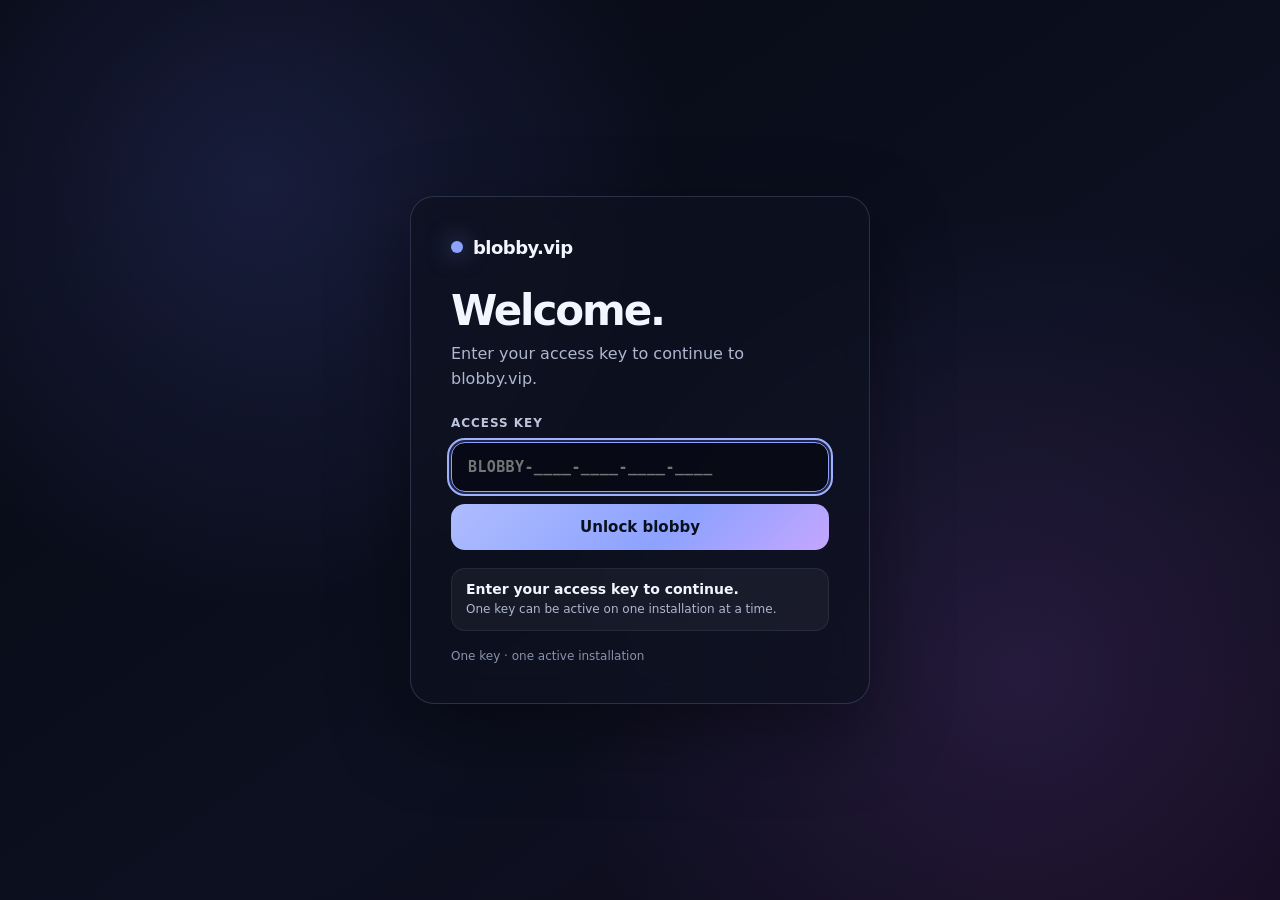
==== commit 5fe48ba2: "Add files via upload" ====
--- a/index.html
+++ b/index.html
@@ -16,31 +16,31 @@
   <meta name="description" content="blobby.vip — a fast, customizable browser controller for MIT App Inventor.">
   <title>blobby.vip</title>
   <link rel="icon" href="data:image/svg+xml,%3Csvg xmlns='http://www.w3.org/2000/svg' viewBox='0 0 64 64'%3E%3Crect width='64' height='64' rx='18' fill='%238da2ff'/%3E%3Ctext x='17' y='47' font-size='48' font-family='Arial' font-weight='700' fill='%23080a12'%3Eb%3C/text%3E%3C/svg%3E">
-  <link rel="stylesheet" href="./style.css?v=stage14-20261018">
-  <link rel="stylesheet" href="./sidebar.css?v=stage14-20261018">
-  <link rel="stylesheet" href="./license.css?v=stage14-20261018">
-  <link rel="stylesheet" href="./chat.css?v=stage14.1.1-20261018">
-  <link rel="stylesheet" href="./profile.css?v=stage14-20261018">
-  <link rel="stylesheet" href="./chat-shell-fix.css?v=stage14-20261018">
-  <link rel="stylesheet" href="./dm.css?v=stage14-20261018">
-  <link rel="stylesheet" href="./group.css?v=stage14-20261018">
-  <link rel="stylesheet" href="./leaderboard.css?v=stage14-20261018">
-  <link rel="stylesheet" href="./performance.css?v=stage14-20261018">
-  <link rel="stylesheet" href="./global-notice.css?v=stage14.3-20261023">
-  <script src="./core.js?v=cwv13-20261023"></script>
-  <script src="./performance.js?v=stage14-20261018"></script>
-  <script src="./themes.js?v=stage14-20261018"></script>
-  <script src="./browser-bridge.js?v=stage14-20261018"></script>
-  <script src="./effects.js?v=stage14-20261018"></script>
-  <script src="./cursor.js?v=stage14-20261018"></script>
-  <script src="./layout.js?v=stage14-20261018"></script>
-  <script src="./config.js?v=stage14-20261018"></script>
-  <script src="./features.js?v=stage14.2-20261018" defer></script>
-  <script src="./sidebar.js?v=stage14-20261018" defer></script>
-  <script src="./license.js?v=cwv13-20261023" defer></script>
-  <script src="./global-notice.js?v=stage14.3-20261023" defer></script>
-  <script src="./chat.js?v=stage14.1.1-20261018" defer></script>
-  <script src="./activity.js?v=stage14-20261018" defer></script>
+  <link rel="stylesheet" href="./style.css?v=original-ui-rollback-20261023-1">
+  <link rel="stylesheet" href="./sidebar.css?v=original-ui-rollback-20261023-1">
+  <link rel="stylesheet" href="./license.css?v=original-ui-rollback-20261023-1">
+  <link rel="stylesheet" href="./chat.css?v=original-ui-rollback-20261023-1">
+  <link rel="stylesheet" href="./profile.css?v=original-ui-rollback-20261023-1">
+  <link rel="stylesheet" href="./chat-shell-fix.css?v=original-ui-rollback-20261023-1">
+  <link rel="stylesheet" href="./dm.css?v=original-ui-rollback-20261023-1">
+  <link rel="stylesheet" href="./group.css?v=original-ui-rollback-20261023-1">
+  <link rel="stylesheet" href="./leaderboard.css?v=original-ui-rollback-20261023-1">
+  <link rel="stylesheet" href="./performance.css?v=original-ui-rollback-20261023-1">
+  <link rel="stylesheet" href="./global-notice.css?v=original-ui-rollback-20261023-1">
+  <script src="./core.js?v=original-ui-rollback-20261023-1"></script>
+  <script src="./performance.js?v=original-ui-rollback-20261023-1"></script>
+  <script src="./themes.js?v=original-ui-rollback-20261023-1"></script>
+  <script src="./browser-bridge.js?v=original-ui-rollback-20261023-1"></script>
+  <script src="./effects.js?v=original-ui-rollback-20261023-1"></script>
+  <script src="./cursor.js?v=original-ui-rollback-20261023-1"></script>
+  <script src="./layout.js?v=original-ui-rollback-20261023-1"></script>
+  <script src="./config.js?v=original-ui-rollback-20261023-1"></script>
+  <script src="./features.js?v=original-ui-rollback-20261023-1" defer></script>
+  <script src="./sidebar.js?v=original-ui-rollback-20261023-1" defer></script>
+  <script src="./license.js?v=original-ui-rollback-20261023-1" defer></script>
+  <script src="./global-notice.js?v=original-ui-rollback-20261023-1" defer></script>
+  <script src="./chat.js?v=original-ui-rollback-20261023-1" defer></script>
+  <script src="./activity.js?v=original-ui-rollback-20261023-1" defer></script>
 </head>
 <body data-license-state="booting" data-license-ui="idle">
   <section id="licenseGate" class="license-gate" aria-labelledby="licenseTitle">
--- a/style.css
+++ b/style.css
@@ -1,61 +1,306 @@
 :root{
-  --bg:#0b0d10;--bg-2:#0d1013;--surface:#111418;--surface-2:#161a1f;--surface-3:#1b2026;
-  --panel:var(--surface);--panel2:var(--surface-2);--line:#2c323a;--ink:#f4f6f8;--text:#f4f6f8;
-  --muted:#b7bec8;--muted-2:#8f98a5;--accent:#8bd3b2;--accent2:#8bd3b2;--danger:#e47d82;
-  --radius:12px;--radius-sm:9px;--control-h:38px;color-scheme:dark
-}
-*{box-sizing:border-box;scrollbar-width:thin;scrollbar-color:#30363d transparent}
-*::before,*::after{box-sizing:border-box}
-html,body{margin:0;min-height:100%;background:var(--bg);color:var(--text);font-family:Inter,ui-sans-serif,system-ui,-apple-system,BlinkMacSystemFont,"Segoe UI",sans-serif;-webkit-font-smoothing:antialiased}
-body{min-height:100svh;font-size:14px;line-height:1.45;overflow-x:hidden}
-button,input,textarea,select{font:inherit;color:inherit}button{cursor:pointer}a{color:var(--accent)}
-input::placeholder,textarea::placeholder{color:var(--muted-2);opacity:1}
-button:focus-visible,input:focus-visible,textarea:focus-visible,select:focus-visible{outline:2px solid var(--accent);outline-offset:2px}
+ --bg:#080a12;--bg2:#111827;--panel:#111827;--panel2:#182033;--ink:#f4f7ff;--muted:#9ba8c7;--accent:#8da2ff;--accent2:#b28cff;--line:#2c3651;--glow:#7188ff;
+ --radius:18px;--blur:16px;--panel-opacity:.7;--shadow-strength:.18;--animation-speed:1;--rgb-speed:9s;--rgb-intensity:.6;--rgb-saturation:1;
+ --custom-background:linear-gradient(145deg,#080a12 0%,#101724 55%,#171124 100%);--bg-brightness:1;--bg-blur:0px;--bg-opacity:1;--bg-overlay:.16;--bg-size:cover;--bg-position:center;
+ --cursor-size:18px;--cursor-color:#8da2ff;--cursor-secondary:#d6ddff;--grid-gap:8px;
+ color-scheme:dark;
+}
+*{box-sizing:border-box}
+html,body{margin:0;min-height:100%;background:var(--bg);color:var(--ink);font-family:Inter,ui-sans-serif,system-ui,-apple-system,BlinkMacSystemFont,"Segoe UI",sans-serif;-webkit-font-smoothing:antialiased;text-rendering:optimizeLegibility}
+body{min-height:100svh;overflow-x:hidden}
+button,input,select,textarea{font:inherit;color:inherit}button{cursor:pointer}
+button,input,select{outline:none}
+button:focus-visible,input:focus-visible,select:focus-visible{outline:2px solid color-mix(in srgb,var(--accent) 85%,white);outline-offset:2px}
 [hidden]{display:none!important}.hide-scrollbar{scrollbar-width:none;-ms-overflow-style:none}.hide-scrollbar::-webkit-scrollbar{width:0;height:0}.muted{color:var(--muted)}
-.sr-status{position:fixed!important;width:1px!important;height:1px!important;padding:0!important;margin:-1px!important;overflow:hidden!important;clip:rect(0,0,0,0)!important;white-space:nowrap!important;border:0!important}.error{color:#f0a1a6}.empty-state{margin:10px 0;color:var(--muted);font-size:12px}.noscript{padding:20px;text-align:center;color:var(--muted)}
-
-/* App shell */
-.app-shell{min-height:100svh;padding-left:58px;display:block;position:relative;background:var(--bg)}
-#topbar,#clockBlock,#previewBlock,#subtitleText{display:none!important}
-.browser-tabs{height:36px;padding:4px 10px 0;background:#090b0d;border-bottom:1px solid var(--line);display:flex;align-items:flex-end;gap:4px}
-.tab-list{display:flex;align-items:flex-end;gap:4px;min-width:0;overflow-x:auto;flex:1}
-.browser-tab{height:31px;min-width:110px;max-width:210px;border:1px solid transparent;border-radius:8px 8px 0 0;background:transparent;color:var(--muted);padding:0 6px 0 9px;display:flex;align-items:center;gap:7px;user-select:none}
-.browser-tab[aria-selected="true"],.browser-tab.active{background:var(--surface);border-color:var(--line);border-bottom-color:var(--surface);color:var(--text)}
-.browser-tab.dragging{opacity:.55}.browser-tab.drop-target{border-color:var(--accent)}
-.tab-favicon{width:15px;height:15px;flex:0 0 15px;display:grid;place-items:center;overflow:hidden;border-radius:4px;font-size:9px;background:var(--surface-3)}.tab-favicon img{width:100%;height:100%;object-fit:cover}
-.tab-title{min-width:0;flex:1;overflow:hidden;text-overflow:ellipsis;white-space:nowrap;font-size:12px}.tab-close{width:21px;height:21px;display:grid;place-items:center;border:0;border-radius:6px;background:transparent;color:var(--muted);padding:0}.tab-close:hover{background:var(--surface-3);color:var(--text)}
-.new-tab-button{width:32px;height:30px;border:0;background:transparent;color:var(--muted);border-radius:8px}.new-tab-button:hover{background:var(--surface-2);color:var(--text)}
-
-/* Browser chrome */
-.address-block{position:sticky;top:0;z-index:70;width:100%;padding:7px 10px;background:var(--bg);border-bottom:1px solid var(--line)}
-.address-form{display:flex;align-items:center;gap:6px}.nav-cluster{display:flex;gap:2px}
-.nav-button,.icon-button,.go-button,.text-button,.primary-button,.danger-button,.bookmark-add{height:36px;min-width:36px;padding:0 10px;border:1px solid transparent;border-radius:9px;background:transparent;color:var(--muted)}
-.nav-button,.icon-button,.bookmark-add{display:grid;place-items:center}.nav-button:hover,.icon-button:hover,.text-button:hover,.bookmark-add:hover{background:var(--surface-2);color:var(--text)}.nav-button:disabled{opacity:.35;cursor:default}
-.go-button,.primary-button{background:var(--accent);color:#09100d;font-weight:700}.danger-button{color:#ffd5d7;background:#2a1719;border-color:#4b2529}
-.omnibox-wrap{height:38px;display:flex;align-items:center;flex:1;min-width:100px;border:1px solid var(--line);border-radius:20px;background:var(--surface);padding:0 10px}.omnibox-wrap:focus-within{border-color:#496b5c}
-.omnibox{flex:1;min-width:0;border:0;outline:0;background:transparent;color:var(--text);padding:0 8px}.omnibox::placeholder{color:var(--muted-2)}.omnibox-icon,.omnibox-clear{color:var(--muted)}.omnibox-clear{width:26px;height:26px;border:0;border-radius:7px;background:transparent}.omnibox-clear:hover{background:var(--surface-3);color:var(--text)}
-.shield-page-button[data-active="true"]{color:var(--accent);background:#122019}.shield-page-button[data-allowed="true"]{color:#d0b878;background:#211d13}
-.browser-menu,.bookmark-folder-menu{position:fixed;z-index:200;min-width:210px;padding:6px;background:var(--surface-2);border:1px solid var(--line);border-radius:10px}.browser-menu button,.bookmark-folder-menu button{width:100%;min-height:34px;border:0;background:transparent;border-radius:7px;text-align:left;padding:7px 9px;color:var(--text);display:flex;justify-content:space-between;gap:12px}.browser-menu button:hover,.bookmark-folder-menu button:hover{background:var(--surface-3)}.browser-menu button span{color:var(--muted);font-size:11px}.browser-menu hr{border:0;border-top:1px solid var(--line);margin:5px 2px}
-.bookmarks-bar{height:34px;padding:3px 10px;background:var(--bg-2);border-bottom:1px solid var(--line);display:flex;align-items:center;gap:4px}.bookmark-list{display:flex;gap:4px;overflow-x:auto;flex:1}.bookmark-item,.bookmark-folder{height:27px;padding:0 9px;border:0;border-radius:7px;background:transparent;color:var(--muted);display:flex;align-items:center;gap:6px;white-space:nowrap}.bookmark-item:hover,.bookmark-folder:hover{background:var(--surface-2);color:var(--text)}.bookmark-favicon{width:14px;height:14px;display:grid;place-items:center;overflow:hidden;border-radius:3px;font-size:8px}.bookmark-favicon img{width:100%;height:100%;object-fit:cover}.bookmark-label{max-width:140px;overflow:hidden;text-overflow:ellipsis}
-
-/* Home/new tab */
-html[data-base-ui-mode="home"] .browser-tabs{display:none}
-html[data-base-ui-mode="home"] .address-block{position:relative;top:auto;max-width:720px;margin:26vh auto 0;border:0;background:transparent;padding:0 24px}
-html[data-base-ui-mode="home"] .address-form{justify-content:center}html[data-base-ui-mode="home"] .nav-cluster,html[data-base-ui-mode="home"] #bookmarkPageButton,html[data-base-ui-mode="home"] #shieldPageButton,html[data-base-ui-mode="home"] #externalButton,html[data-base-ui-mode="home"] #sidebarBrowserButton,html[data-base-ui-mode="home"] #browserMenuButton,html[data-base-ui-mode="home"] .go-button{display:none}
-html[data-base-ui-mode="home"] .omnibox-wrap{height:52px;border-radius:16px;background:var(--surface);border-color:#2b3037;padding:0 14px}
-#heroBlock{max-width:720px;margin:18px auto 0;text-align:center;padding:0 24px}.hero-copy h1{margin:0;font-size:34px;letter-spacing:-1.2px;font-weight:750;color:var(--text)}.hero-copy h1 span{color:var(--accent)}
-#shortcutsBlock,#recentBlock{max-width:720px;margin:18px auto 0;padding:0 24px}.section-head{display:flex;align-items:center;justify-content:space-between;margin-bottom:8px}.section-head h2{font-size:14px;margin:0;color:var(--text)}.eyebrow{display:none}
-.shortcut-grid{display:flex;gap:8px;overflow-x:auto;padding:2px}.shortcut-folder{display:none}.shortcut-tile{min-width:78px;max-width:110px;height:68px;border:1px solid var(--line);border-radius:11px;background:var(--surface);color:var(--text);display:flex;align-items:center;justify-content:center;gap:7px;flex-direction:column;padding:8px}.shortcut-tile:hover{background:var(--surface-2)}.shortcut-icon{width:26px;height:26px;border-radius:7px;background:var(--surface-3);display:grid;place-items:center;font-size:12px}.shortcut-name{font-size:12px;white-space:nowrap;overflow:hidden;text-overflow:ellipsis;max-width:90px}
-.recent-list{display:grid;gap:4px}.recent-row{display:flex;align-items:center;border-radius:8px}.recent-main{flex:1;display:flex;flex-direction:column;align-items:flex-start;border:0;background:transparent;padding:8px;border-radius:8px;color:var(--text);text-align:left}.recent-main:hover{background:var(--surface)}.recent-main small,.recent-row time{color:var(--muted);font-size:11px}.recent-row time{padding-right:8px;white-space:nowrap}
-
-/* Settings and dialogs */
-.settings-dialog,.command-dialog,.small-dialog{border:0;padding:0;background:transparent;color:var(--text)}.settings-dialog::backdrop,.command-dialog::backdrop,.small-dialog::backdrop{background:rgba(0,0,0,.64)}
-.settings-shell{width:min(900px,94vw);height:min(720px,90vh);background:var(--bg-2);border:1px solid var(--line);border-radius:14px;overflow:hidden;display:grid;grid-template-rows:auto 1fr auto}.settings-header{display:flex;align-items:center;justify-content:space-between;gap:14px;padding:16px 18px;border-bottom:1px solid var(--line);background:var(--surface)}.settings-header h2{margin:0;font-size:18px}.settings-header-actions{display:flex;align-items:center;gap:8px}.settings-search-wrap{height:36px;border:1px solid var(--line);border-radius:9px;background:var(--bg-2);display:flex;align-items:center;padding:0 10px}.settings-search-wrap input{border:0;outline:0;background:transparent;min-width:190px}.settings-body{display:grid;grid-template-columns:190px minmax(0,1fr);min-height:0}.settings-nav{padding:10px;border-right:1px solid var(--line);background:var(--bg-2);overflow:auto}.settings-nav-button{display:block;width:100%;height:38px;border:0;border-radius:8px;background:transparent;text-align:left;padding:0 11px;color:var(--muted)}.settings-nav-button:hover,.settings-nav-button[aria-current="true"]{background:var(--surface-2);color:var(--text)}.settings-nav-button[aria-current="true"]{font-weight:650}.settings-panels{padding:20px;overflow:auto}.settings-panel{max-width:760px;margin:0 auto}.settings-title{margin:0 0 14px;font-size:20px}.setting-group{background:var(--surface);border:1px solid var(--line);border-radius:11px;padding:14px;margin-bottom:12px}.setting-group h4{margin:0 0 8px;font-size:14px}.setting-help{margin:0 0 10px;color:var(--muted);font-size:12px}.setting-row{min-height:42px;display:flex;align-items:center;justify-content:space-between;gap:14px;border-top:1px solid #1c2127;padding:8px 0}.setting-row:first-of-type{border-top:0}.setting-copy{display:flex;flex-direction:column;min-width:0}.setting-copy strong{font-size:13px}.setting-copy small{color:var(--muted);font-size:11px}.setting-row input:not([type="checkbox"]):not([type="color"]),.setting-row select,.dialog-content input,.dialog-content textarea,.dialog-content select{min-height:36px;border:1px solid var(--line);border-radius:8px;background:var(--bg-2);color:var(--text);padding:7px 9px;outline:0}.switch-input{appearance:none;width:36px;height:20px;border-radius:999px;border:1px solid var(--line);background:#22272d;position:relative;flex:0 0 auto}.switch-input::after{content:"";position:absolute;width:14px;height:14px;border-radius:50%;top:2px;left:2px;background:#8c949e}.switch-input:checked{background:var(--accent);border-color:var(--accent)}.switch-input:checked::after{left:18px;background:#07110d}.color-control{display:flex;gap:6px;align-items:center}.color-control input[type="color"]{width:34px;height:30px;padding:2px;border:1px solid var(--line);border-radius:7px;background:var(--bg-2)}.color-control input[type="text"]{width:90px}.settings-actions{display:flex;gap:7px;flex-wrap:wrap;margin-top:10px}.settings-actions button{min-height:34px;border:1px solid var(--line);border-radius:8px;background:var(--surface-2);padding:0 10px}.performance-note,.bridge-card{display:flex;flex-direction:column;gap:3px;padding:10px;border:1px solid var(--line);border-radius:8px;background:var(--bg-2);color:var(--muted)}.performance-note strong,.bridge-card strong{color:var(--text)}.saved-list,.shortcut-settings-list{display:grid;gap:0}.saved-item{display:flex;align-items:center;gap:6px;border-top:1px solid #1d2228;padding:7px 0}.saved-main{flex:1;min-width:0;display:flex;flex-direction:column;border:0;background:transparent;text-align:left}.saved-main small{color:var(--muted);overflow:hidden;text-overflow:ellipsis;white-space:nowrap}.diagnostics{white-space:pre-wrap;color:var(--muted);background:var(--bg-2);border:1px solid var(--line);padding:10px;border-radius:8px;font-size:11px}.settings-footer{height:48px;border-top:1px solid var(--line);background:var(--surface);display:flex;align-items:center;justify-content:space-between;padding:0 16px;color:var(--muted)}
-.dialog-content,.command-shell{width:min(520px,92vw);background:var(--surface);border:1px solid var(--line);border-radius:12px;padding:16px}.dialog-title{display:flex;align-items:center;justify-content:space-between}.dialog-title h2{margin:0;font-size:18px}.dialog-content label{display:grid;gap:5px;margin-top:11px;color:var(--muted)}.dialog-actions{display:flex;gap:7px;justify-content:flex-end;margin-top:14px}.dialog-actions button{min-height:36px;border:1px solid var(--line);border-radius:8px;background:var(--surface-2);padding:0 11px}.command-search{display:flex;gap:8px;align-items:center;border:1px solid var(--line);border-radius:9px;padding:8px 10px;background:var(--bg-2)}.command-search input{flex:1;background:transparent;border:0;outline:0}.command-list{max-height:390px;overflow:auto;margin-top:8px}.command-item{width:100%;display:flex;justify-content:space-between;min-height:38px;border:0;border-radius:7px;background:transparent;padding:7px 9px;text-align:left}.command-item small{color:var(--muted)}.command-item.active,.command-item:hover{background:var(--surface-2)}
-.toast-region{position:fixed;right:14px;bottom:14px;z-index:600;display:grid;gap:6px;pointer-events:none}.toast{background:var(--surface-2);border:1px solid var(--line);border-radius:9px;padding:9px 11px;color:var(--text);max-width:340px}
-
-@media(max-width:760px){
-  .app-shell{padding-left:0;padding-bottom:54px}.settings-body{grid-template-columns:1fr}.settings-nav{display:flex;overflow-x:auto;border-right:0;border-bottom:1px solid var(--line)}.settings-nav-button{width:auto;min-width:max-content}.settings-shell{height:94vh}.address-block{padding-left:7px;padding-right:7px}.nav-cluster #forwardButton,.nav-cluster #homeButton,#externalButton{display:none!important}html[data-base-ui-mode="home"] .address-block{margin-top:22vh;padding:0 14px}#shortcutsBlock,#recentBlock,#heroBlock{padding-left:14px;padding-right:14px}.browser-tab{min-width:96px}.settings-header{padding:12px}.settings-search-wrap input{min-width:120px;width:28vw}.setting-row{align-items:flex-start;flex-direction:column}.switch-input{align-self:flex-start}
-}
-@media(max-width:480px){#bookmarkPageButton{display:none}.settings-search-wrap{display:none}.hero-copy h1{font-size:30px}}
-@media(prefers-reduced-motion:reduce){*,*::before,*::after{scroll-behavior:auto!important}}
+.background-layer,.ambient-layer{position:fixed;inset:0;pointer-events:none}
+.background-layer{z-index:0;background:var(--custom-background);background-size:var(--bg-size);background-position:var(--bg-position);filter:brightness(var(--bg-brightness)) blur(var(--bg-blur));opacity:var(--bg-opacity);transform:scale(1.03)}
+.background-layer::after{content:"";position:absolute;inset:0;background:rgba(0,0,0,var(--bg-overlay))}
+.ambient-layer{z-index:1;overflow:hidden;opacity:.95;filter:brightness(var(--effect-brightness,1)) blur(var(--effect-blur,0px))}.ambient-layer canvas{position:absolute;inset:0;width:100%;height:100%;pointer-events:none}
+.aurora-layer,.fog-layer,.wave-layer,.cloud-layer,.digital-grid-layer,.neon-horizon-layer,.liquid-layer,.light-rays-layer{position:absolute;inset:-10%;opacity:0;transition:opacity .25s ease;will-change:transform,opacity}
+html[data-aurora=true] .aurora-layer{opacity:.42;background:radial-gradient(circle at 20% 30%,color-mix(in srgb,var(--accent) 34%,transparent),transparent 34%),radial-gradient(circle at 75% 24%,color-mix(in srgb,var(--accent2) 30%,transparent),transparent 36%);filter:blur(55px);animation:ambientDrift 16s ease-in-out infinite alternate}
+html[data-fog=true] .fog-layer{opacity:.18;background:radial-gradient(ellipse at 30% 55%,#fff8,transparent 38%),radial-gradient(ellipse at 72% 44%,#fff4,transparent 34%);filter:blur(46px);animation:fogMove 24s ease-in-out infinite alternate}
+html[data-waves=true] .wave-layer{opacity:.25;background:repeating-radial-gradient(ellipse at 50% 120%,transparent 0 30px,color-mix(in srgb,var(--accent) 18%,transparent) 31px 33px,transparent 34px 60px);animation:waveMove 18s ease-in-out infinite alternate}
+html[data-clouds=true] .cloud-layer{opacity:.16;background:radial-gradient(ellipse at 25% 30%,#fff 0 10%,transparent 28%),radial-gradient(ellipse at 70% 40%,#fff 0 8%,transparent 25%),radial-gradient(ellipse at 42% 72%,#fff 0 7%,transparent 22%);filter:blur(40px);animation:cloudMove 28s linear infinite alternate}
+html[data-digital-grid=true] .digital-grid-layer{opacity:.18;background-image:linear-gradient(color-mix(in srgb,var(--accent) 22%,transparent) 1px,transparent 1px),linear-gradient(90deg,color-mix(in srgb,var(--accent) 22%,transparent) 1px,transparent 1px);background-size:42px 42px;mask-image:linear-gradient(to bottom,transparent 0,black 20%,black 80%,transparent 100%)}
+html[data-neon-horizon=true] .neon-horizon-layer{opacity:.32;background:linear-gradient(to bottom,transparent 57%,color-mix(in srgb,var(--accent2) 38%,transparent) 58%,transparent 59%),repeating-linear-gradient(90deg,transparent 0 40px,color-mix(in srgb,var(--accent) 16%,transparent) 41px 42px);transform:perspective(500px) rotateX(64deg) translateY(44%);transform-origin:center}
+html[data-liquid=true] .liquid-layer{opacity:.2;background:conic-gradient(from 180deg at 50% 50%,color-mix(in srgb,var(--accent) 30%,transparent),color-mix(in srgb,var(--accent2) 22%,transparent),transparent,color-mix(in srgb,var(--accent) 30%,transparent));filter:blur(50px);animation:liquidSpin 22s linear infinite}
+html[data-light-rays=true] .light-rays-layer{opacity:.15;background:conic-gradient(from 0deg at 50% -20%,transparent 0 8deg,#fff5 10deg 12deg,transparent 15deg 32deg,#fff3 35deg 38deg,transparent 41deg 360deg);filter:blur(12px)}
+html[data-rgb-glow=true] .ambient-layer::after{content:"";position:absolute;inset:-20%;background:conic-gradient(from 0deg,#ff3b8d33,#7a5cff33,#31d8ff33,#48ff9b33,#ffd94933,#ff3b8d33);filter:blur(80px);animation:rgbSpin var(--rgb-speed) linear infinite}
+html[data-rain-glass=true] .app-shell::after{content:"";position:fixed;inset:0;pointer-events:none;background:linear-gradient(110deg,#ffffff05,#ffffff00 35%,#ffffff08 50%,#ffffff00 70%);mix-blend-mode:screen;z-index:4}
+
+.app-shell{position:relative;z-index:5;width:100%;height:max(100svh,680px);min-height:680px;padding:clamp(10px,1.3vw,18px);display:grid;grid-template-columns:repeat(20,minmax(0,1fr));grid-template-rows:repeat(14,minmax(0,1fr));gap:var(--grid-gap);isolation:isolate;align-items:stretch}
+.shell-block{position:relative;min-width:0;min-height:0;border:1px solid color-mix(in srgb,var(--line) 86%,transparent);border-radius:var(--radius);background:color-mix(in srgb,var(--panel) calc(var(--panel-opacity)*100%),transparent);box-shadow:0 16px 46px rgba(0,0,0,calc(var(--shadow-strength)*.52));overflow:hidden}
+html[data-glass=true] .shell-block{backdrop-filter:blur(var(--blur));-webkit-backdrop-filter:blur(var(--blur))}
+.hero-card{display:flex;align-items:center;padding:clamp(12px,2vw,24px);background:linear-gradient(135deg,color-mix(in srgb,var(--panel) 68%,transparent),color-mix(in srgb,var(--accent) 7%,transparent));border-color:color-mix(in srgb,var(--line) 78%,transparent)}
+.hero-copy{min-width:0}.hero-card h1{margin:0;font-size:clamp(2.1rem,5.8vw,5.6rem);letter-spacing:-.065em;line-height:.9;font-weight:760}.hero-card h1 span{color:var(--accent);font-weight:680}.hero-card p{margin:8px 0 0;color:var(--muted);font-size:.82rem;letter-spacing:.08em;text-transform:lowercase}
+.utility-card{display:flex;align-items:center;justify-content:space-between;gap:10px;padding:5px 8px 5px 12px}.utility-status{display:flex;align-items:center;gap:7px;min-width:0;color:var(--muted);font-size:.73rem}.status-dot{width:7px;height:7px;border-radius:50%;background:#72809b;box-shadow:0 0 0 4px #72809b16}.bridgeBadge.connected,.utility-status .connected{color:var(--ink)}.topbar-actions{display:flex;gap:5px;margin-left:auto}.mode-chip{padding:3px 7px;border-radius:999px;background:color-mix(in srgb,var(--accent) 12%,transparent);color:var(--accent);font-size:.64rem;font-weight:700}
+.address-block{padding:4px;align-self:stretch}.address-form{display:grid;grid-template-columns:auto minmax(0,1fr) auto auto;gap:6px;height:100%;align-items:center}.nav-cluster{display:flex;gap:3px}.nav-button,.icon-button,.text-button,.go-button,.primary-button,.danger-button,.layout-toolbar button,.settings-actions button,.saved-item button,.theme-card,.layout-card{border:0;background:transparent;color:var(--ink);border-radius:12px;min-height:34px}.nav-button,.icon-button{width:36px;height:36px;display:grid;place-items:center;font-size:1rem}.nav-button:hover,.icon-button:hover{background:color-mix(in srgb,var(--panel2) 78%,transparent)}.nav-button:disabled{opacity:.3;cursor:default}.omnibox-wrap{position:relative;height:100%;min-height:34px}.omnibox{width:100%;height:100%;min-height:34px;border:1px solid color-mix(in srgb,var(--line) 88%,transparent);border-radius:13px;background:color-mix(in srgb,var(--panel2) 58%,transparent);padding:0 38px;color:var(--ink);transition:border-color .18s ease,background .18s ease,box-shadow .18s ease}.omnibox::placeholder{color:color-mix(in srgb,var(--muted) 88%,transparent)}.omnibox-wrap:focus-within .omnibox{border-color:color-mix(in srgb,var(--accent) 58%,var(--line));background:color-mix(in srgb,var(--panel2) 72%,transparent);box-shadow:0 0 0 3px color-mix(in srgb,var(--accent) 10%,transparent)}.omnibox-icon{position:absolute;left:13px;top:50%;transform:translateY(-50%);color:var(--muted);font-size:.95rem;pointer-events:none}.omnibox-clear{position:absolute;right:7px;top:50%;transform:translateY(-50%);width:27px;height:27px;border:0;background:transparent;color:var(--muted);border-radius:8px}.omnibox-clear:hover{background:var(--panel2);color:var(--ink)}.go-button,.primary-button{background:var(--accent);color:#0b1020;font-weight:760;padding:0 14px}.go-button:hover,.primary-button:hover{filter:brightness(1.06)}
+.clock-card{display:flex;flex-direction:column;justify-content:center;gap:2px;padding:14px}.clock-card strong{font-size:clamp(1.5rem,3vw,2.6rem);letter-spacing:-.04em}.clock-card span{font-size:.72rem;color:var(--muted);white-space:nowrap;overflow:hidden;text-overflow:ellipsis}.panel-card{padding:14px;display:flex;flex-direction:column}.section-head{display:flex;justify-content:space-between;align-items:center;gap:10px;margin-bottom:10px}.eyebrow{display:block;color:var(--muted);font-size:.64rem;font-weight:700;text-transform:uppercase;letter-spacing:.14em}.section-head h2,.preview-card h2{font-size:.94rem;margin:3px 0 0;letter-spacing:-.01em}.text-button{color:var(--accent);padding:4px 8px;min-height:28px;font-size:.72rem}
+.shortcut-grid{display:grid;grid-template-columns:repeat(auto-fit,minmax(78px,1fr));gap:7px;overflow:auto;padding-right:1px}.shortcut-folder{grid-column:1/-1;color:var(--muted);font-size:.65rem;font-weight:700;text-transform:uppercase;letter-spacing:.12em;padding:5px 2px 1px}.shortcut-tile{border:1px solid transparent;background:color-mix(in srgb,var(--panel2) 54%,transparent);border-radius:13px;padding:10px 8px;display:flex;flex-direction:column;align-items:center;gap:7px;min-height:76px;color:var(--ink)}.shortcut-icon{width:30px;height:30px;border-radius:10px;background:color-mix(in srgb,var(--accent) 13%,var(--panel2));display:grid;place-items:center;color:var(--accent);font-weight:820;font-size:.76rem}.shortcut-name{font-size:.69rem;max-width:100%;white-space:nowrap;overflow:hidden;text-overflow:ellipsis}.recent-list{display:grid;gap:5px;overflow:auto;min-height:0}.recent-row{display:grid;grid-template-columns:minmax(0,1fr) auto;align-items:center;gap:8px;border-radius:11px;padding:3px 4px}.recent-row:hover{background:color-mix(in srgb,var(--panel2) 46%,transparent)}.recent-main{min-width:0;border:0;background:transparent;text-align:left;padding:6px;color:var(--ink)}.recent-main strong,.recent-main small{display:block;white-space:nowrap;overflow:hidden;text-overflow:ellipsis}.recent-main strong{font-size:.76rem}.recent-main small,.recent-row time{font-size:.64rem;color:var(--muted)}.preview-card{display:grid;grid-template-columns:auto minmax(0,1fr) auto;align-items:center;gap:12px;padding:13px 15px}.preview-icon{width:36px;height:36px;border-radius:11px;background:color-mix(in srgb,var(--accent) 12%,var(--panel2));display:grid;place-items:center;color:var(--accent)}.preview-card p{margin:4px 0 0;color:var(--muted);font-size:.7rem;white-space:nowrap;overflow:hidden;text-overflow:ellipsis}.empty-state{color:var(--muted);font-size:.72rem;margin:8px 2px}
+
+.drag-handle,.resize-handle{position:absolute;z-index:8;display:none;width:26px;height:26px;border:1px solid color-mix(in srgb,var(--accent) 40%,var(--line));background:color-mix(in srgb,var(--panel2) 92%,transparent);color:var(--accent);border-radius:8px}.drag-handle{left:6px;top:6px;cursor:grab}.resize-handle{right:6px;bottom:6px;cursor:nwse-resize}.app-shell[data-layout-editing=true] .shell-block{overflow:visible;outline:1px dashed color-mix(in srgb,var(--accent) 42%,transparent);outline-offset:-2px}.app-shell[data-layout-editing=true] .drag-handle,.app-shell[data-layout-editing=true] .resize-handle{display:grid;place-items:center}.app-shell[data-layout-editing=true] .selected{outline:2px solid var(--accent);outline-offset:-2px}.app-shell[data-layout-editing=true] .dragging{z-index:30;opacity:.9}.app-shell[data-layout-editing=true] .collision{animation:collision .16s linear 1}.layout-grid-guide{position:absolute;inset:0;z-index:-1;display:grid;grid-template-columns:repeat(20,minmax(0,1fr));grid-template-rows:repeat(14,minmax(0,1fr));gap:var(--grid-gap);pointer-events:none}.layout-grid-guide i{display:block;border:1px solid color-mix(in srgb,var(--accent) 15%,transparent);background:color-mix(in srgb,var(--accent) 2%,transparent);border-radius:4px}.layout-grid-guide i.active{background:color-mix(in srgb,var(--accent) 20%,transparent);border-color:color-mix(in srgb,var(--accent) 68%,transparent)}.layout-grid-guide i.blocked{background:#ff5f6d1e;border-color:#ff7d884f}.layout-toolbar{position:fixed;left:50%;bottom:max(14px,env(safe-area-inset-bottom));transform:translateX(-50%);z-index:100;width:min(900px,calc(100% - 24px));padding:10px 12px;border:1px solid var(--line);border-radius:16px;background:color-mix(in srgb,var(--panel) 90%,transparent);backdrop-filter:blur(16px);box-shadow:0 18px 50px #0007;display:flex;align-items:center;gap:12px}.layout-toolbar-copy{display:grid;gap:2px;min-width:0;flex:1}.layout-toolbar-copy strong{font-size:.78rem}.layout-toolbar-copy span{color:var(--muted);font-size:.66rem;white-space:nowrap;overflow:hidden;text-overflow:ellipsis}.layout-toolbar-actions{display:flex;gap:5px}.layout-toolbar button{padding:0 10px;background:color-mix(in srgb,var(--panel2) 72%,transparent);font-size:.7rem}.layout-toolbar .primary-button{background:var(--accent)}
+
+.settings-dialog,.small-dialog,.command-dialog{border:1px solid color-mix(in srgb,var(--line) 90%,transparent);padding:0;background:transparent;color:var(--ink);box-shadow:0 30px 100px #0009;overflow:visible}.settings-dialog::backdrop,.small-dialog::backdrop,.command-dialog::backdrop{background:#03050aa8;backdrop-filter:blur(5px)}.settings-dialog{width:min(1080px,calc(100% - 28px));height:min(760px,calc(100svh - 28px));border-radius:24px}.settings-shell{height:100%;border-radius:inherit;overflow:hidden;display:grid;grid-template-rows:auto 1fr auto;background:color-mix(in srgb,var(--bg2) 94%,transparent);backdrop-filter:blur(24px)}.settings-header,.settings-footer{padding:15px 18px;border-bottom:1px solid var(--line);display:flex;align-items:center;justify-content:space-between;gap:14px}.settings-header h2{margin:2px 0 0;font-size:1.15rem;letter-spacing:-.02em}.settings-header-actions{display:flex;align-items:center;gap:8px}.settings-search-wrap{position:relative}.settings-search-wrap>span{position:absolute;left:11px;top:50%;transform:translateY(-50%);color:var(--muted)}.settings-search-wrap input{width:min(320px,38vw);height:38px;border-radius:12px;border:1px solid var(--line);background:var(--panel);padding:0 12px 0 34px}.settings-body{min-height:0;display:grid;grid-template-columns:210px 1fr}.settings-nav{padding:12px;border-right:1px solid var(--line);overflow:auto;display:flex;flex-direction:column;gap:3px}.settings-nav-button{border:0;background:transparent;color:var(--muted);text-align:left;padding:10px 11px;border-radius:11px;font-size:.76rem}.settings-nav-button:hover{background:color-mix(in srgb,var(--panel2) 52%,transparent);color:var(--ink)}.settings-nav-button[aria-current=true]{background:color-mix(in srgb,var(--accent) 12%,var(--panel2));color:var(--ink)}.settings-panels{min-width:0;overflow:auto;padding:18px 22px 28px}.settings-panel{max-width:820px;margin:0 auto}.settings-title{font-size:1.25rem;margin:0 0 16px;letter-spacing:-.025em}.setting-group{margin:0 0 16px;padding:14px;border:1px solid color-mix(in srgb,var(--line) 85%,transparent);border-radius:16px;background:color-mix(in srgb,var(--panel) 46%,transparent)}.setting-group h4{margin:0 0 4px;font-size:.83rem}.setting-help{margin:0 0 11px;color:var(--muted);font-size:.7rem;line-height:1.45}.setting-row{display:grid;grid-template-columns:minmax(0,1fr) minmax(150px,320px);gap:14px;align-items:center;padding:9px 0}.setting-row+.setting-row{border-top:1px solid color-mix(in srgb,var(--line) 46%,transparent)}.setting-copy{display:grid;gap:3px}.setting-copy strong{font-size:.76rem}.setting-copy small{color:var(--muted);font-size:.66rem;line-height:1.4}.setting-row input:not([type=checkbox]):not([type=range]),.setting-row select{width:100%;height:36px;border:1px solid var(--line);border-radius:11px;background:var(--panel2);padding:0 10px}.switch-input{appearance:none;width:40px;height:22px;border-radius:999px;padding:2px;background:var(--line);border:0;position:relative;justify-self:end}.switch-input::after{content:"";display:block;width:18px;height:18px;border-radius:50%;background:#fff;transition:transform .15s ease}.switch-input:checked{background:var(--accent)}.switch-input:checked::after{transform:translateX(18px)}.range-control{display:flex;align-items:center;gap:8px}.range-control input{flex:1;accent-color:var(--accent)}.range-control output{min-width:46px;text-align:right;font-size:.66rem;color:var(--muted)}.color-control{display:grid;grid-template-columns:38px 1fr;gap:7px}.color-control input[type=color]{width:38px;height:36px;padding:3px}.settings-actions{display:flex;gap:7px;flex-wrap:wrap;margin-top:10px}.settings-actions button{background:color-mix(in srgb,var(--panel2) 72%,transparent);padding:7px 10px;font-size:.7rem}.settings-actions .primary-button{background:var(--accent)}.theme-grid,.layout-grid{display:grid;grid-template-columns:repeat(4,minmax(0,1fr));gap:8px}.theme-card,.layout-card{padding:8px;text-align:left;background:color-mix(in srgb,var(--panel2) 58%,transparent);border:1px solid transparent}.theme-card[aria-pressed=true],.layout-card[aria-pressed=true]{border-color:var(--accent);box-shadow:0 0 0 2px color-mix(in srgb,var(--accent) 12%,transparent)}.theme-swatches{display:grid;grid-template-columns:repeat(4,1fr);height:42px;border-radius:9px;overflow:hidden;margin-bottom:7px}.theme-card strong,.layout-card strong{font-size:.68rem}.saved-list,.shortcut-settings-list{display:grid;gap:6px;margin-top:10px}.saved-item{display:flex;align-items:center;gap:6px;padding:7px;border:1px solid var(--line);border-radius:12px;background:color-mix(in srgb,var(--panel2) 42%,transparent)}.saved-main{flex:1;min-width:0;text-align:left;border:0;background:transparent;padding:5px}.saved-main strong,.saved-main small{display:block;white-space:nowrap;overflow:hidden;text-overflow:ellipsis}.saved-main strong{font-size:.73rem}.saved-main small{font-size:.63rem;color:var(--muted)}.shortcut-mini-icon{width:30px;height:30px;border-radius:9px;display:grid;place-items:center;background:var(--panel2);color:var(--accent);font-weight:800}.performance-note,.bridge-card{padding:11px;border:1px solid var(--line);border-radius:12px;background:color-mix(in srgb,var(--panel2) 44%,transparent);display:grid;gap:4px}.performance-note strong,.bridge-card strong{font-size:.75rem}.performance-note span,.bridge-card span{font-size:.66rem;color:var(--muted);line-height:1.4}.diagnostics{white-space:pre-wrap;color:var(--muted);background:var(--panel2);border:1px solid var(--line);padding:11px;border-radius:12px;font-size:.66rem}.settings-footer{border-top:1px solid var(--line);border-bottom:0}.settings-footer span{font-size:.68rem;color:var(--muted)}.search-hidden{display:none!important}
+.small-dialog{width:min(460px,calc(100% - 24px));border-radius:20px}.dialog-content{padding:17px;background:var(--bg2);display:grid;gap:11px;border-radius:20px}.dialog-title{display:flex;align-items:start;justify-content:space-between}.dialog-title h2{margin:2px 0}.dialog-content label{display:grid;gap:6px;font-size:.7rem}.dialog-content input{height:38px;border:1px solid var(--line);border-radius:11px;background:var(--panel);padding:0 10px}.dialog-actions{display:grid;grid-template-columns:1fr auto auto auto;gap:7px;align-items:center}.dialog-actions button{height:34px;border:0;border-radius:10px;padding:0 11px;background:var(--panel2)}.dialog-actions .go-button{background:var(--accent)}.danger-button{color:#ff8995}.error{color:#ff9aa9;min-height:16px;margin:0;font-size:.68rem}
+.command-dialog{width:min(620px,calc(100% - 24px));border-radius:20px}.command-shell{border-radius:inherit;overflow:hidden;background:color-mix(in srgb,var(--bg2) 96%,transparent);padding:10px;display:grid;gap:8px}.command-search{display:grid;grid-template-columns:auto 1fr;align-items:center;gap:8px;padding:0 11px;border:1px solid var(--line);border-radius:13px;background:var(--panel)}.command-search input{height:46px;border:0;background:transparent}.command-list{max-height:360px;overflow:auto;display:grid;gap:3px}.command-item{display:grid;grid-template-columns:minmax(0,1fr) auto;gap:10px;align-items:center;border:0;background:transparent;color:var(--ink);padding:10px 11px;border-radius:11px;text-align:left}.command-item:hover,.command-item.active{background:color-mix(in srgb,var(--accent) 10%,var(--panel2))}.command-item small{color:var(--muted)}.command-shell>small{color:var(--muted);font-size:.62rem;padding:2px 4px}
+.toast-region{position:fixed;right:16px;bottom:16px;z-index:200;display:grid;gap:7px;pointer-events:none}.toast{padding:10px 12px;max-width:320px;border:1px solid var(--line);border-radius:12px;background:color-mix(in srgb,var(--panel) 92%,transparent);backdrop-filter:blur(14px);box-shadow:0 14px 40px #0005;font-size:.7rem;animation:toastIn .2s ease both}
+
+.custom-cursor{position:fixed;inset:0;z-index:2147483647;pointer-events:none}.custom-cursor canvas{position:absolute;inset:0}.cursor-dot,.cursor-ring{position:absolute;left:0;top:0;pointer-events:none;will-change:transform}.cursor-dot{width:6px;height:6px;margin:-3px;border-radius:50%;background:var(--cursor-color);box-shadow:0 0 var(--cursor-glow) var(--cursor-color)}.cursor-ring{width:var(--cursor-size);height:var(--cursor-size);margin:calc(var(--cursor-size)*-.5);border:1px solid var(--cursor-color);border-radius:50%;opacity:.82}.custom-cursor[data-style=dot] .cursor-ring,.custom-cursor[data-style=trail] .cursor-ring,.custom-cursor[data-style=sparkle] .cursor-ring,.custom-cursor[data-style=comet] .cursor-ring{display:none}.custom-cursor[data-style=ring] .cursor-dot{display:none}.custom-cursor[data-style=rgb] .cursor-ring{border:0;background:conic-gradient(#ff3b8d,#7a5cff,#31d8ff,#48ff9b,#ffd949,#ff3b8d);padding:2px;mask:radial-gradient(circle,transparent 55%,#000 57%);animation:rgbSpin var(--cursor-rgb-speed,8s) linear infinite}.custom-cursor[data-style=glow] .cursor-ring{background:color-mix(in srgb,var(--cursor-color) 13%,transparent);box-shadow:0 0 var(--cursor-glow) var(--cursor-color)}.custom-cursor[data-style=pixel] .cursor-dot,.custom-cursor[data-style=pixel] .cursor-ring{border-radius:0}.custom-cursor[data-style=crosshair] .cursor-ring{border:0}.custom-cursor[data-style=crosshair] .cursor-ring::before,.custom-cursor[data-style=crosshair] .cursor-ring::after{content:"";position:absolute;background:var(--cursor-color)}.custom-cursor[data-style=crosshair] .cursor-ring::before{left:50%;top:0;width:1px;height:100%}.custom-cursor[data-style=crosshair] .cursor-ring::after{top:50%;left:0;height:1px;width:100%}.custom-cursor[data-style=blob] .cursor-ring{border:0;background:color-mix(in srgb,var(--cursor-color) 22%,transparent);filter:blur(2px);transform-origin:center}
+html[data-custom-cursor=true] body,html[data-custom-cursor=true] button,html[data-custom-cursor=true] a,html[data-custom-cursor=true] input,html[data-custom-cursor=true] select{cursor:none!important}
+
+html[data-rgb=true][data-rgb-logo=true] .hero-card h1{background:linear-gradient(90deg,#ff3b8d,#7a5cff,#31d8ff,#48ff9b,#ffd949,#ff3b8d);background-size:300% 100%;-webkit-background-clip:text;background-clip:text;color:transparent;animation:rgbFlow var(--rgb-speed) linear infinite}
+html[data-rgb=true][data-rgb-address=true] .omnibox-wrap:focus-within .omnibox{animation:rgbBorder var(--rgb-speed) linear infinite}
+html[data-rgb=true][data-rgb-buttons=true] .go-button{animation:rgbButton var(--rgb-speed) linear infinite}
+html[data-rgb=true][data-rgb-panels=true] .home-widget{animation:rgbPanel var(--rgb-speed) linear infinite}
+html[data-focus-mode=true] .hero-card{background:transparent;border-color:transparent;box-shadow:none}
+html[data-density=comfortable]{--grid-gap:10px}html[data-density=compact]{--grid-gap:6px}html[data-density=ultra]{--grid-gap:4px}html[data-density=compact] .shell-block{border-radius:calc(var(--radius)*.82)}html[data-density=ultra] .shell-block{border-radius:calc(var(--radius)*.68)}
+html[data-performance=true] *{box-shadow:none!important;text-shadow:none!important;backdrop-filter:none!important;-webkit-backdrop-filter:none!important;transition-duration:0s!important}html[data-performance=true] .ambient-layer>div,html[data-performance=true] .ambient-layer::after{display:none!important}html[data-performance=true] .background-layer{filter:none!important}html[data-performance=true] .shell-block{background:color-mix(in srgb,var(--panel) 94%,transparent)!important}html[data-low-power=true] .aurora-layer,html[data-low-power=true] .fog-layer,html[data-low-power=true] .cloud-layer,html[data-low-power=true] .liquid-layer{filter:blur(28px)}html[data-reduced=true] *,html[data-animations=false] *{animation:none!important;transition:none!important;scroll-behavior:auto!important}
+
+@keyframes ambientDrift{from{transform:translate3d(-3%,-2%,0) scale(1)}to{transform:translate3d(4%,3%,0) scale(1.08)}}@keyframes fogMove{from{transform:translateX(-6%)}to{transform:translateX(6%)}}@keyframes waveMove{from{transform:translateX(-5%) scale(1)}to{transform:translateX(5%) scale(1.05)}}@keyframes cloudMove{from{transform:translateX(-5%)}to{transform:translateX(6%)}}@keyframes liquidSpin{to{transform:rotate(360deg) scale(1.06)}}@keyframes rgbSpin{to{transform:rotate(360deg)}}@keyframes rgbFlow{to{background-position:300% 0}}@keyframes rgbButton{to{filter:hue-rotate(360deg) saturate(var(--rgb-saturation))}}@keyframes collision{0%,100%{transform:translateX(0)}33%{transform:translateX(-3px)}66%{transform:translateX(3px)}}@keyframes toastIn{from{opacity:0;transform:translateY(8px)}to{opacity:1;transform:none}}
+@keyframes rgbBorder{0%,100%{border-color:#ff3b8d;box-shadow:0 0 16px #ff3b8d2b}25%{border-color:#31d8ff;box-shadow:0 0 16px #31d8ff2b}50%{border-color:#48ff9b;box-shadow:0 0 16px #48ff9b2b}75%{border-color:#ffd949;box-shadow:0 0 16px #ffd9492b}}@keyframes rgbPanel{0%,100%{border-color:#ff3b8d66}33%{border-color:#31d8ff66}66%{border-color:#48ff9b66}}
+
+html[data-hover=true] button:hover:not(:disabled){transform:translateY(-1px)}html[data-hover=true] .shortcut-tile:hover{transform:translateY(-2px);border-color:color-mix(in srgb,var(--accent) 30%,var(--line))}html[data-animations=true] button,html[data-animations=true] .shortcut-tile,html[data-animations=true] .shell-block{transition:transform calc(.15s/var(--animation-speed)),border-color calc(.15s/var(--animation-speed)),background calc(.15s/var(--animation-speed)),opacity calc(.15s/var(--animation-speed))}
+
+@media(max-width:900px){.theme-grid,.layout-grid{grid-template-columns:repeat(3,minmax(0,1fr))}.settings-body{grid-template-columns:180px 1fr}}
+@media(max-width:700px){.app-shell{height:max(100svh,760px);min-height:760px;padding:8px;--grid-gap:6px}.address-form{grid-template-columns:auto minmax(0,1fr) auto}.address-form>.go-button{display:none}.nav-cluster{gap:1px}.nav-button{width:31px;height:34px}.external-button{display:none}.settings-dialog{width:calc(100% - 10px);height:calc(100svh - 10px);border-radius:18px}.settings-body{grid-template-columns:1fr}.settings-nav{border-right:0;border-bottom:1px solid var(--line);flex-direction:row;overflow-x:auto;padding:7px}.settings-nav-button{white-space:nowrap}.settings-panels{padding:14px}.settings-header{align-items:flex-start}.settings-header-actions{flex:1;justify-content:flex-end}.settings-search-wrap input{width:min(44vw,280px)}.theme-grid,.layout-grid{grid-template-columns:repeat(2,minmax(0,1fr))}.setting-row{grid-template-columns:1fr}.switch-input{justify-self:start}.layout-toolbar{align-items:stretch;flex-wrap:wrap}.layout-toolbar-copy{flex-basis:100%}.layout-toolbar-actions{overflow-x:auto}.preview-card{grid-template-columns:auto 1fr}.preview-card>.go-button{grid-column:1/-1}.hero-card h1{font-size:clamp(2.1rem,12vw,4.2rem)}}
+@media(max-width:460px){.nav-cluster #forwardButton,.nav-cluster #homeButton{display:none}.utility-status{font-size:.64rem}#bridgeBadge{display:none}.mode-chip{display:none}.topbar-actions{gap:2px}.icon-button{width:31px;height:31px}.settings-header{display:grid}.settings-header-actions{width:100%;justify-content:stretch}.settings-search-wrap{flex:1}.settings-search-wrap input{width:100%}.dialog-actions{grid-template-columns:1fr 1fr}.dialog-actions span{display:none}.toast-region{left:10px;right:10px;bottom:10px}.toast{max-width:none}.shortcut-grid{grid-template-columns:repeat(2,minmax(0,1fr))}}
+@media(prefers-reduced-motion:reduce){*{animation:none!important;transition:none!important;scroll-behavior:auto!important}}
+
+
+.sr-status{position:fixed;width:1px;height:1px;overflow:hidden;clip-path:inset(50%);white-space:nowrap}.noscript{position:fixed;inset:auto 12px 12px;z-index:300;background:#111827;color:white;padding:10px;border-radius:10px}
+
+html[data-effect-depth=deep] .ambient-layer{opacity:.58}html[data-effect-depth=vivid] .ambient-layer{opacity:1}html[data-low-power=true] .ambient-layer{filter:brightness(var(--effect-brightness,1))}html[data-performance=true] .ambient-layer{filter:none!important}html[data-rgb=true][data-rgb-cursor=true] .custom-cursor:not([data-style=rgb]) .cursor-ring{animation:rgbButton var(--rgb-speed) linear infinite}
+html[data-rgb=true][data-rgb-mode=pulse] .hero-card h1,html[data-rgb=true][data-rgb-mode=pulse] .go-button{animation-direction:alternate;animation-timing-function:ease-in-out}html[data-rgb=true][data-rgb-mode=wave] .hero-card h1{animation-duration:calc(var(--rgb-speed)*.72)}
+
+
+/* v8 compact browser chrome: virtual tabs + navigation + optional bookmarks. */
+.browser-tabs,.bookmarks-bar{display:none}
+.browser-only-control{display:none!important}
+.browser-tabs{align-items:center;gap:4px;background:color-mix(in srgb,var(--bg) 88%,var(--panel));border-bottom:1px solid color-mix(in srgb,var(--line) 72%,transparent);padding:2px 4px 0;min-width:0}
+.tab-list{display:flex;align-items:end;gap:3px;min-width:0;flex:1;overflow-x:auto;overscroll-behavior-x:contain;scroll-snap-type:x proximity}
+.browser-tab{position:relative;display:flex;align-items:center;gap:6px;flex:0 1 190px;min-width:112px;max-width:210px;height:28px;padding:0 7px 0 9px;border:1px solid transparent;border-bottom:0;border-radius:10px 10px 0 0;background:color-mix(in srgb,var(--panel) 64%,transparent);color:var(--muted);scroll-snap-align:start;overflow:hidden}
+.browser-tab[aria-selected=true]{background:color-mix(in srgb,var(--panel2) 94%,var(--accent) 6%);color:var(--ink);border-color:color-mix(in srgb,var(--line) 88%,transparent);box-shadow:inset 0 2px 0 color-mix(in srgb,var(--accent) 70%,transparent)}
+.browser-tab:hover{background:color-mix(in srgb,var(--panel2) 82%,transparent)}
+.tab-favicon,.bookmark-favicon{width:17px;height:17px;flex:0 0 17px;border-radius:5px;display:grid;place-items:center;overflow:hidden;background:color-mix(in srgb,var(--accent) 15%,var(--panel2));color:var(--accent);font-size:10px;font-weight:800}
+.tab-favicon img,.bookmark-favicon img{width:100%;height:100%;object-fit:cover}
+.tab-title{min-width:0;flex:1;overflow:hidden;text-overflow:ellipsis;white-space:nowrap;font-size:11.5px;font-weight:620;text-align:left}
+.tab-close{width:19px;height:19px;min-height:19px;flex:0 0 19px;border:0;border-radius:6px;background:transparent;color:inherit;display:grid;place-items:center;font-size:14px;line-height:1}
+.tab-close:hover{background:color-mix(in srgb,var(--line) 55%,transparent);color:var(--ink)}
+.new-tab-button{width:28px;height:28px;min-height:28px;border:0;border-radius:8px;background:transparent;color:var(--muted);font-size:18px;display:grid;place-items:center;flex:0 0 28px}
+.new-tab-button:hover{background:color-mix(in srgb,var(--panel2) 80%,transparent);color:var(--ink)}
+html[data-compact-tabs=false] .browser-tab{height:32px;min-width:128px;max-width:230px}.browser-tab.dragging{opacity:.45}.browser-tab.drop-target{box-shadow:inset 2px 0 0 var(--accent)}
+
+.bookmarks-bar{align-items:center;gap:3px;min-width:0;padding:2px 4px;background:color-mix(in srgb,var(--panel) 88%,var(--bg));border-top:1px solid color-mix(in srgb,var(--line) 55%,transparent);border-bottom:1px solid color-mix(in srgb,var(--line) 72%,transparent)}
+.bookmark-list{display:flex;align-items:center;gap:2px;min-width:0;flex:1;overflow-x:auto;overscroll-behavior-x:contain}
+.bookmark-item,.bookmark-folder,.bookmark-add{height:24px;min-height:24px;border:0;border-radius:7px;background:transparent;color:var(--ink);display:flex;align-items:center;gap:5px;padding:0 7px;white-space:nowrap;font-size:10.5px}
+.bookmark-item:hover,.bookmark-folder:hover,.bookmark-add:hover{background:color-mix(in srgb,var(--panel2) 80%,transparent)}
+.bookmark-label{max-width:120px;overflow:hidden;text-overflow:ellipsis}.bookmark-add{width:25px;padding:0;justify-content:center;font-size:16px;flex:0 0 25px;color:var(--muted)}
+.bookmark-folder::before{content:'▸';font-size:9px;color:var(--muted)}
+.bookmark-folder-menu,.browser-menu{position:fixed;z-index:190;min-width:190px;max-width:min(320px,calc(100vw - 16px));padding:5px;border:1px solid var(--line);border-radius:11px;background:color-mix(in srgb,var(--panel) 97%,var(--bg));box-shadow:0 16px 42px #0007}
+.bookmark-folder-menu button,.browser-menu button{width:100%;min-height:30px;border:0;border-radius:7px;background:transparent;color:var(--ink);display:flex;align-items:center;justify-content:space-between;gap:12px;padding:5px 8px;text-align:left;font-size:11px}
+.bookmark-folder-menu button:hover,.browser-menu button:hover{background:color-mix(in srgb,var(--panel2) 82%,transparent)}
+.browser-menu button span{color:var(--muted);font-size:9.5px}.browser-menu hr{border:0;border-top:1px solid var(--line);margin:4px}
+
+html[data-app-mode=true][data-browser-active=true] body{min-height:0;overflow:hidden}
+html[data-app-mode=true][data-browser-active=true] .background-layer,
+html[data-app-mode=true][data-browser-active=true] .ambient-layer{display:none!important}
+html[data-app-mode=true][data-browser-active=true] .app-shell:not([data-layout-editing=true]){display:flex!important;flex-direction:column;width:100%;height:auto!important;min-height:0!important;margin:0;padding:0!important;gap:0;overflow:visible;isolation:isolate}
+html[data-app-mode=true][data-browser-active=true] .app-shell:not([data-layout-editing=true]) [data-layout-item]:not(#addressbarBlock){display:none!important}
+html[data-app-mode=true][data-browser-active=true] #browserTabs{display:flex!important;height:30px;flex:0 0 30px}
+html[data-app-mode=true][data-browser-active=true][data-compact-tabs=false] #browserTabs{height:34px;flex-basis:34px}
+html[data-app-mode=true][data-browser-active=true] #addressbarBlock{position:relative!important;inset:auto!important;grid-area:auto!important;display:block!important;width:100%!important;height:42px!important;min-height:42px!important;flex:0 0 42px;border:0;border-radius:0!important;border-bottom:1px solid color-mix(in srgb,var(--line) 76%,transparent);background:color-mix(in srgb,var(--panel) 94%,var(--bg));box-shadow:none;padding:3px 4px!important;overflow:visible}
+html[data-app-mode=true][data-browser-active=true] #addressbarBlock>.drag-handle,
+html[data-app-mode=true][data-browser-active=true] #addressbarBlock>.resize-handle{display:none!important}
+html[data-app-mode=true][data-browser-active=true] .address-form{display:grid;grid-template-columns:auto minmax(80px,1fr) auto auto auto;gap:3px;height:36px}
+html[data-app-mode=true][data-browser-active=true] .browser-only-control{display:grid!important}
+html[data-app-mode=true][data-browser-active=true] .nav-cluster{gap:1px}
+html[data-app-mode=true][data-browser-active=true] .nav-button{width:30px;height:34px;min-height:34px;border-radius:8px}
+html[data-app-mode=true][data-browser-active=true] .omnibox-wrap,html[data-app-mode=true][data-browser-active=true] .omnibox{min-height:34px;height:34px}
+html[data-app-mode=true][data-browser-active=true] .omnibox{border-radius:9px;padding-left:31px;padding-right:29px;font-size:12px}
+html[data-app-mode=true][data-browser-active=true] .omnibox-icon{left:10px}.omnibox-clear{right:4px}
+html[data-app-mode=true][data-browser-active=true] .address-form>.go-button{display:none!important}
+html[data-app-mode=true][data-browser-active=true] #bookmarksBar:not([hidden]){display:flex!important;height:28px;flex:0 0 28px}
+html[data-app-mode=true][data-browser-active=true] #bookmarksBar[hidden]{display:none!important}
+html[data-app-mode=true][data-browser-active=true] .custom-cursor{display:none!important}
+html[data-performance=true] .browser-tabs,html[data-performance=true] .bookmarks-bar,html[data-performance=true] #addressbarBlock{backdrop-filter:none!important;-webkit-backdrop-filter:none!important}
+html[data-performance=true] .browser-tab,html[data-performance=true] .bookmark-item{transition:none!important}
+html[data-rgb=true][data-rgb-panels=true][data-app-mode=true][data-browser-active=true] #browserTabs,
+html[data-rgb=true][data-rgb-panels=true][data-app-mode=true][data-browser-active=true] #bookmarksBar{border-color:color-mix(in srgb,var(--accent) 52%,var(--line))}
+html[data-rgb=true][data-rgb-buttons=true][data-app-mode=true][data-browser-active=true] .browser-tab[aria-selected=true]{box-shadow:inset 0 2px 0 var(--accent)}
+
+@media(max-width:700px){
+ html[data-app-mode=true][data-browser-active=true] .address-form{grid-template-columns:auto minmax(64px,1fr) auto auto}
+ html[data-app-mode=true][data-browser-active=true] #externalButton{display:none!important}
+ .browser-tab{min-width:104px;max-width:170px;flex-basis:145px}.bookmark-label{max-width:92px}
+}
+@media(max-width:460px){
+ html[data-app-mode=true][data-browser-active=true] .nav-cluster #forwardButton{display:none!important}
+ html[data-app-mode=true][data-browser-active=true] .nav-cluster #homeButton:not([hidden]){display:grid!important}
+ html[data-app-mode=true][data-browser-active=true] .address-form{grid-template-columns:auto minmax(52px,1fr) auto auto}
+ html[data-app-mode=true][data-browser-active=true] #bookmarkPageButton{display:none!important}
+ .browser-tab{min-width:96px;max-width:150px;flex-basis:126px}.tab-title{font-size:10.5px}
+}
+/* Theme integration for browser chrome: custom opacity, blur and corner radius flow through existing variables. */
+.browser-tabs,.bookmarks-bar,html[data-app-mode=true][data-browser-active=true] #addressbarBlock{background:color-mix(in srgb,var(--panel) calc(var(--panel-opacity)*100%),var(--bg))}
+.browser-tab{border-radius:clamp(7px,calc(var(--radius)*.55),12px) clamp(7px,calc(var(--radius)*.55),12px) 0 0}
+.tab-close,.new-tab-button,.bookmark-item,.bookmark-folder,.bookmark-add{border-radius:clamp(5px,calc(var(--radius)*.38),9px)}
+html[data-glass=true]:not([data-performance=true]) .browser-tabs,
+html[data-glass=true]:not([data-performance=true]) .bookmarks-bar,
+html[data-glass=true]:not([data-performance=true])[data-app-mode=true][data-browser-active=true] #addressbarBlock{backdrop-filter:blur(min(var(--blur),14px));-webkit-backdrop-filter:blur(min(var(--blur),14px))}
+
+/* v8.1 stability patch: one authoritative home/browser presentation state. */
+html[data-base-ui-mode="home"] #browserTabs,
+html[data-base-ui-mode="home"] #bookmarksBar{
+  display:none!important;
+  pointer-events:none!important;
+}
+
+/* Home is a true new-tab page: keep the search field, hide browser-only chrome. */
+html[data-base-ui-mode="home"] #addressbarBlock .nav-cluster,
+html[data-base-ui-mode="home"] #addressbarBlock #bookmarkPageButton,
+html[data-base-ui-mode="home"] #addressbarBlock #browserMenuButton,
+html[data-base-ui-mode="home"] #addressbarBlock #externalButton{
+  display:none!important;
+}
+html[data-base-ui-mode="home"] #addressbarBlock .address-form{
+  grid-template-columns:minmax(0,1fr) auto;
+}
+html[data-base-ui-mode="home"] #addressbarBlock .go-button{
+  display:block!important;
+}
+
+/* Browser mode is the only mode allowed to render tabs/bookmarks/browser navigation. */
+html[data-base-ui-mode="browser"] #browserTabs:not([hidden]){
+  display:flex!important;
+}
+html[data-base-ui-mode="browser"] #bookmarksBar:not([hidden]){
+  display:flex!important;
+}
+html[data-base-ui-mode="browser"] #addressbarBlock .nav-cluster{
+  display:flex!important;
+}
+
+/* Retire the old floating home-tab switcher completely. */
+html[data-tabs-visible="true"] #browserTabs{
+  position:static!important;
+  inset:auto!important;
+}
+html[data-base-ui-mode="home"] #browserTabs{
+  display:none!important;
+}
+
+/* Keep browser chrome visually unified and prevent utility/home controls from colliding. */
+html[data-app-mode="true"][data-base-ui-mode="browser"] .app-shell:not([data-layout-editing="true"]) [data-layout-item]:not(#addressbarBlock){
+  display:none!important;
+  pointer-events:none!important;
+}
+html[data-app-mode="true"][data-base-ui-mode="browser"] #browserTabs{
+  position:relative!important;
+  z-index:20;
+  border-radius:0!important;
+  border-left:0!important;
+  border-right:0!important;
+  border-top:0!important;
+  box-shadow:none!important;
+}
+html[data-app-mode="true"][data-base-ui-mode="browser"] #addressbarBlock{
+  position:relative!important;
+  z-index:19;
+  box-shadow:none!important;
+}
+html[data-app-mode="true"][data-base-ui-mode="browser"] #bookmarksBar{
+  position:relative!important;
+  z-index:18;
+  box-shadow:none!important;
+}
+html[data-app-mode="true"][data-base-ui-mode="browser"] .browser-tab[aria-selected="true"]{
+  background:color-mix(in srgb,var(--panel) 96%,var(--accent) 4%);
+  border-bottom-color:transparent;
+}
+
+/* Overlay states are controlled centrally; dialogs/menus stay above the underlying mode. */
+html[data-ui-mode="settings"] #browserMenu,
+html[data-ui-mode="settings"] #bookmarkFolderMenu,
+html[data-ui-mode="layout"] #browserMenu,
+html[data-ui-mode="command"] #browserMenu{
+  display:none!important;
+}
+
+/* Hidden major UI must never intercept clicks. */
+#browserTabs[hidden],#bookmarksBar[hidden],#browserMenu[hidden],#bookmarkFolderMenu[hidden]{
+  pointer-events:none!important;
+}
+
+@media(max-width:700px){
+  html[data-base-ui-mode="home"] #addressbarBlock .address-form{grid-template-columns:minmax(0,1fr) auto!important}
+}
+
+
+/* v8.2 persistent-tabs patch -------------------------------------------------
+   Tabs are browser-level chrome and remain available on both Home/New Tab and
+   website views. Home reserves physical space for the strip, so it never
+   overlays the utility bar, address/search block, or custom grid layout. */
+html[data-base-ui-mode="home"] #browserTabs,
+html[data-base-ui-mode="home"] #browserTabs:not([hidden]){
+  display:flex!important;
+  position:absolute!important;
+  top:max(6px,env(safe-area-inset-top))!important;
+  left:clamp(8px,1.3vw,18px)!important;
+  right:clamp(8px,1.3vw,18px)!important;
+  width:auto!important;
+  height:30px!important;
+  min-height:30px!important;
+  z-index:24!important;
+  pointer-events:auto!important;
+  border:1px solid color-mix(in srgb,var(--line) 72%,transparent)!important;
+  border-radius:clamp(8px,calc(var(--radius)*.55),12px)!important;
+  padding:2px 4px 0!important;
+  box-shadow:0 8px 24px rgba(0,0,0,calc(var(--shadow-strength)*.28))!important;
+  overflow:hidden!important;
+}
+html[data-base-ui-mode="home"][data-compact-tabs="false"] #browserTabs{
+  height:34px!important;
+  min-height:34px!important;
+}
+/* Reserve the row before grid tracks are laid out. This is the anti-overlay
+   rule: custom layouts still start below the persistent tab strip. */
+html[data-base-ui-mode="home"] .app-shell:not([data-layout-editing="true"]){
+  padding-top:calc(clamp(10px,1.3vw,18px) + 38px)!important;
+}
+html[data-base-ui-mode="home"][data-compact-tabs="false"] .app-shell:not([data-layout-editing="true"]){
+  padding-top:calc(clamp(10px,1.3vw,18px) + 42px)!important;
+}
+/* The layout editor owns the full canvas; keep the tabs visible but docked so
+   they do not become a draggable layout item or collide with grid handles. */
+html[data-base-ui-mode="home"] .app-shell[data-layout-editing="true"] #browserTabs{
+  position:fixed!important;
+  top:max(6px,env(safe-area-inset-top))!important;
+}
+/* Home keeps the normal homepage search experience; website-only navigation
+   and bookmarks remain conditional exactly as in v8.1. */
+html[data-base-ui-mode="home"] #bookmarksBar{display:none!important}
+html[data-base-ui-mode="home"] #addressbarBlock .nav-cluster,
+html[data-base-ui-mode="home"] #addressbarBlock #bookmarkPageButton,
+html[data-base-ui-mode="home"] #addressbarBlock #browserMenuButton,
+html[data-base-ui-mode="home"] #addressbarBlock #externalButton{display:none!important}
+/* The old utility/status row remains part of the homepage grid and therefore
+   starts below the reserved tab row instead of competing for the same pixels. */
+html[data-base-ui-mode="home"] #topbar{z-index:6}
+html[data-base-ui-mode="home"] #addressbarBlock{z-index:6}
+/* Browser mode keeps the zero-waste stacked chrome from v8.1. */
+html[data-app-mode="true"][data-base-ui-mode="browser"] #browserTabs{
+  position:relative!important;
+  inset:auto!important;
+  left:auto!important;
+  right:auto!important;
+  top:auto!important;
+  width:100%!important;
+  border-radius:0!important;
+}
+@media(max-width:700px){
+  html[data-base-ui-mode="home"] #browserTabs,
+  html[data-base-ui-mode="home"] #browserTabs:not([hidden]){left:8px!important;right:8px!important}
+  html[data-base-ui-mode="home"] .app-shell:not([data-layout-editing="true"]){padding-top:46px!important}
+  html[data-base-ui-mode="home"][data-compact-tabs="false"] .app-shell:not([data-layout-editing="true"]){padding-top:50px!important}
+}
+html[data-performance="true"][data-base-ui-mode="home"] #browserTabs{box-shadow:none!important;backdrop-filter:none!important;-webkit-backdrop-filter:none!important}
--- a/sidebar.css
+++ b/sidebar.css
@@ -1,31 +1,70 @@
-.blobby-sidebar-root{position:fixed;inset:0;z-index:150;pointer-events:none;color:var(--text);font:inherit}
-.blobby-sidebar-rail{position:fixed;left:0;top:0;bottom:0;z-index:152;width:58px;padding:8px 7px;display:flex;flex-direction:column;align-items:center;gap:4px;background:#090b0d;border-right:1px solid var(--line);pointer-events:auto;overflow-y:auto;overflow-x:hidden;scrollbar-width:none}
-.blobby-sidebar-rail::-webkit-scrollbar{display:none}
-.blobby-sidebar-brand,.blobby-sidebar-button,.blobby-sidebar-close{appearance:none;border:0;background:transparent;color:var(--muted);display:grid;place-items:center;opacity:1}
-.blobby-sidebar-brand{width:40px;height:40px;min-height:40px;border-radius:9px;background:var(--surface-2);color:var(--text);font-size:17px;font-weight:800;margin-bottom:2px}
-.blobby-sidebar-button{width:40px;height:40px;min-height:40px;border-radius:8px;flex:0 0 auto}
-.blobby-sidebar-button:hover,.blobby-sidebar-button[data-active="true"]{background:var(--surface-2);color:var(--text)}
-.blobby-sidebar-button[data-active="true"]{box-shadow:inset 2px 0 0 var(--accent)}
-.blobby-sidebar-icon{width:19px;height:19px;display:grid;place-items:center;pointer-events:none}
-.blobby-sidebar-icon svg{display:block;width:19px;height:19px;fill:none!important;stroke:currentColor!important;stroke-width:1.7;stroke-linecap:round;stroke-linejoin:round}
-.blobby-sidebar-icon svg *{fill:none!important;stroke:currentColor!important}
-.blobby-sidebar-separator{width:24px;height:1px;min-height:1px;background:var(--line);margin:3px 0;flex:0 0 auto}
-.blobby-sidebar-backdrop{display:none!important}
-.blobby-sidebar-panel{position:fixed;left:58px;top:0;bottom:0;z-index:151;width:300px;max-width:calc(100vw - 58px);display:none;flex-direction:column;background:var(--surface);border-right:1px solid var(--line);pointer-events:auto}
-.blobby-sidebar-root[data-open="true"] .blobby-sidebar-panel{display:flex}
-.blobby-sidebar-panel-head{height:52px;min-height:52px;padding:0 10px 0 15px;display:flex;align-items:center;justify-content:space-between;border-bottom:1px solid var(--line)}
-.blobby-sidebar-panel-head h2{font-size:15px;font-weight:650;margin:0;color:var(--text)}
-.blobby-sidebar-close{width:34px;height:34px;border-radius:8px}
-.blobby-sidebar-close:hover{background:var(--surface-2);color:var(--text)}
-.blobby-sidebar-panel-body{padding:9px;overflow:auto;min-height:0;flex:1}
-.blobby-sidebar-list{display:grid;gap:2px}
-.blobby-sidebar-list-item{width:100%;border:0;border-radius:8px;background:transparent;color:var(--text);padding:9px;text-align:left;display:block}
-.blobby-sidebar-list-item:hover{background:var(--surface-2)}
-.blobby-sidebar-list-copy{min-width:0;display:grid;gap:2px}
-.blobby-sidebar-list-copy strong,.blobby-sidebar-list-copy small{overflow:hidden;text-overflow:ellipsis;white-space:nowrap}
-.blobby-sidebar-list-copy strong{font-size:13px;font-weight:600}
-.blobby-sidebar-list-copy small{font-size:11px;color:var(--muted)}
-.blobby-sidebar-empty{color:var(--muted);font-size:12px;padding:12px;margin:0}
-.blobby-sidebar-primary{width:100%;height:36px;margin-top:8px;border:1px solid var(--line);border-radius:8px;background:var(--surface-2);color:var(--text);font-weight:600}
-.blobby-sidebar-primary:hover{background:var(--surface-3)}
-@media(max-width:760px){.blobby-sidebar-rail{width:50px;padding-inline:5px}.blobby-sidebar-brand,.blobby-sidebar-button{width:38px;height:38px;min-height:38px}.blobby-sidebar-panel{left:50px;width:280px;max-width:calc(100vw - 50px)}.app-shell{padding-left:50px!important;padding-bottom:0!important}}
+/* blobby.vip Stage 1 navigation shell
+   Lightweight by design: no libraries, no polling, no background network work. */
+body[data-license-state]:not([data-license-state="unlocked"]) .blobby-sidebar-root{display:none!important}
+.blobby-sidebar-root{position:fixed;inset:0;z-index:165;pointer-events:none;color:var(--ink);font-family:inherit}
+.blobby-sidebar-rail{position:fixed;left:9px;top:50%;transform:translateY(-50%);width:46px;max-height:calc(100svh - 18px);display:none;flex-direction:column;align-items:center;gap:5px;padding:7px 5px;overflow-y:auto;overscroll-behavior:contain;border:1px solid color-mix(in srgb,var(--line) 82%,transparent);border-radius:16px;background:color-mix(in srgb,var(--panel) 90%,transparent);box-shadow:0 14px 38px #0005;pointer-events:auto}
+html[data-ui-mode="home"] .blobby-sidebar-rail,
+html[data-ui-mode="sidebar"] .blobby-sidebar-rail{display:flex}
+html[data-app-mode="true"][data-base-ui-mode="browser"][data-ui-mode="browser"] .blobby-sidebar-rail{display:none!important}
+html[data-app-mode="true"][data-ui-mode="chat"] .blobby-sidebar-rail,
+html[data-app-mode="true"][data-ui-mode="settings"] .blobby-sidebar-rail,
+html[data-app-mode="true"][data-ui-mode="layout"] .blobby-sidebar-rail,
+html[data-app-mode="true"][data-ui-mode="command"] .blobby-sidebar-rail,
+html[data-app-mode="true"][data-ui-mode="modal"] .blobby-sidebar-rail,
+html[data-app-mode="true"][data-ui-mode="menu"] .blobby-sidebar-rail{display:none!important}
+html:not([data-app-mode="true"])[data-base-ui-mode="browser"] .blobby-sidebar-rail{display:flex}
+html[data-glass="true"]:not([data-performance="true"]) .blobby-sidebar-rail,
+html[data-glass="true"]:not([data-performance="true"]) .blobby-sidebar-panel{backdrop-filter:blur(min(var(--blur),14px));-webkit-backdrop-filter:blur(min(var(--blur),14px))}
+
+.blobby-sidebar-brand,.blobby-sidebar-button,.blobby-sidebar-close{position:relative;width:36px;height:36px;min-height:36px;display:grid;place-items:center;border:0;border-radius:11px;background:transparent;color:var(--muted);padding:0;flex:0 0 auto}
+.blobby-sidebar-brand{margin-bottom:1px;background:color-mix(in srgb,var(--accent) 14%,var(--panel2));color:var(--accent);font-size:19px;font-weight:900;letter-spacing:-.08em}
+.blobby-sidebar-brand:hover,.blobby-sidebar-button:hover,.blobby-sidebar-button[data-active="true"]{background:color-mix(in srgb,var(--accent) 12%,var(--panel2));color:var(--ink)}
+.blobby-sidebar-button[data-active="true"]::before{content:"";position:absolute;left:-5px;top:9px;width:2px;height:18px;border-radius:99px;background:var(--accent);box-shadow:0 0 8px color-mix(in srgb,var(--accent) 70%,transparent)}
+.blobby-sidebar-icon{width:18px;height:18px;display:grid;place-items:center;pointer-events:none}
+.blobby-sidebar-icon svg{width:18px;height:18px;display:block;fill:none;stroke:currentColor;stroke-width:1.75;stroke-linecap:round;stroke-linejoin:round}
+.blobby-sidebar-close .blobby-sidebar-icon svg{width:16px;height:16px}
+.blobby-sidebar-separator{width:24px;height:1px;flex:0 0 1px;margin:2px 0;background:color-mix(in srgb,var(--line) 78%,transparent)}
+.blobby-sidebar-soon{position:absolute;right:5px;top:5px;width:5px;height:5px;border-radius:50%;background:color-mix(in srgb,var(--accent2) 82%,white);box-shadow:0 0 0 2px color-mix(in srgb,var(--panel) 94%,transparent)}
+
+@media(hover:hover) and (pointer:fine){
+ .blobby-sidebar-brand::after,.blobby-sidebar-button::after{content:attr(data-label);position:absolute;left:46px;top:50%;transform:translateY(-50%) translateX(-3px);z-index:4;max-width:190px;padding:5px 8px;border:1px solid var(--line);border-radius:8px;background:color-mix(in srgb,var(--panel) 97%,var(--bg));color:var(--ink);box-shadow:0 8px 22px #0005;font-size:10px;font-weight:650;letter-spacing:0;white-space:nowrap;opacity:0;visibility:hidden;pointer-events:none;transition:opacity .12s ease,transform .12s ease,visibility .12s}
+ .blobby-sidebar-brand:hover::after,.blobby-sidebar-button:hover::after{opacity:1;visibility:visible;transform:translateY(-50%) translateX(0)}
+}
+
+.blobby-sidebar-backdrop{position:fixed;inset:0;display:block;border:0;background:#02040a55;opacity:0;visibility:hidden;pointer-events:none;padding:0;transition:opacity calc(.16s/var(--animation-speed)) ease,visibility calc(.16s/var(--animation-speed)) ease}
+.blobby-sidebar-panel{position:fixed;left:64px;top:9px;bottom:9px;width:min(350px,calc(100vw - 76px));display:grid;grid-template-rows:auto minmax(0,1fr);overflow:hidden;border:1px solid color-mix(in srgb,var(--line) 88%,transparent);border-radius:18px;background:color-mix(in srgb,var(--panel) 96%,var(--bg));box-shadow:0 18px 56px #0008;opacity:0;visibility:hidden;transform:translate3d(-10px,0,0);pointer-events:none;transition:opacity calc(.18s/var(--animation-speed)) ease,transform calc(.18s/var(--animation-speed)) ease,visibility calc(.18s/var(--animation-speed)) ease}
+.blobby-sidebar-root[data-open="true"] .blobby-sidebar-backdrop{opacity:1;visibility:visible;pointer-events:auto}
+.blobby-sidebar-root[data-open="true"] .blobby-sidebar-panel{opacity:1;visibility:visible;transform:none;pointer-events:auto}
+.blobby-sidebar-root[data-open="true"] .blobby-sidebar-rail{z-index:3}
+.blobby-sidebar-panel-head{min-height:62px;display:flex;align-items:center;gap:10px;padding:10px 10px 10px 14px;border-bottom:1px solid color-mix(in srgb,var(--line) 72%,transparent)}
+.blobby-sidebar-heading{min-width:0;flex:1}.blobby-sidebar-heading h2{margin:2px 0 0;font-size:15px;letter-spacing:-.02em}.blobby-sidebar-eyebrow{display:block;color:var(--muted);font-size:9px;font-weight:800;letter-spacing:.14em;text-transform:uppercase}
+.blobby-sidebar-close{color:var(--muted)}.blobby-sidebar-close:hover{background:var(--panel2);color:var(--ink)}
+.blobby-sidebar-panel-body{min-height:0;overflow-y:auto;overscroll-behavior:contain;padding:12px;display:grid;align-content:start;gap:12px}
+.blobby-sidebar-intro{display:grid;grid-template-columns:38px minmax(0,1fr);gap:10px;align-items:start;padding:12px;border:1px solid color-mix(in srgb,var(--line) 72%,transparent);border-radius:13px;background:color-mix(in srgb,var(--panel2) 48%,transparent)}
+.blobby-sidebar-intro>.blobby-sidebar-icon{width:36px;height:36px;border-radius:11px;background:color-mix(in srgb,var(--accent) 12%,var(--panel2));color:var(--accent)}
+.blobby-sidebar-intro>.blobby-sidebar-icon svg{width:19px;height:19px}.blobby-sidebar-copy{margin:0;color:var(--muted);font-size:11px;line-height:1.55}
+.blobby-sidebar-status-grid{display:grid;gap:6px}.blobby-sidebar-status-card{min-height:48px;display:grid;grid-template-columns:30px minmax(0,1fr);align-items:center;gap:9px;width:100%;padding:7px 9px;border:1px solid transparent;border-radius:11px;background:transparent;color:var(--ink);text-align:left}.blobby-sidebar-status-card:hover{border-color:color-mix(in srgb,var(--line) 80%,transparent);background:color-mix(in srgb,var(--panel2) 50%,transparent)}.blobby-sidebar-status-card>.blobby-sidebar-icon{color:var(--accent);width:30px;height:30px;border-radius:9px;background:color-mix(in srgb,var(--accent) 9%,transparent)}.blobby-sidebar-status-card span:not(.blobby-sidebar-icon){display:grid;gap:1px}.blobby-sidebar-status-card strong{font-size:11px}.blobby-sidebar-status-card small{font-size:9px;color:var(--muted)}
+.blobby-sidebar-note{margin:0;padding:10px 11px;border-left:2px solid color-mix(in srgb,var(--accent) 65%,transparent);background:color-mix(in srgb,var(--accent) 5%,transparent);color:var(--muted);font-size:10px;line-height:1.55;border-radius:0 9px 9px 0}
+
+/* In App Inventor browser mode, the full-height rail cannot remain above the
+   website WebViewer without intercepting touches. Use one compact launcher in
+   the existing browser chrome; opening it expands WebViewer_UI deliberately. */
+.blobby-sidebar-browser-button{color:var(--accent)!important}
+html[data-app-mode="true"][data-browser-active="true"] .address-form{grid-template-columns:auto minmax(80px,1fr) repeat(4,auto)!important}
+html[data-app-mode="true"][data-browser-active="true"] #sidebarBrowserButton{display:grid!important}
+
+html[data-performance="true"] .blobby-sidebar-rail,html[data-performance="true"] .blobby-sidebar-panel{backdrop-filter:none!important;-webkit-backdrop-filter:none!important;box-shadow:none!important}
+html[data-performance="true"] .blobby-sidebar-root *,html[data-reduced="true"] .blobby-sidebar-root *,html[data-animations="false"] .blobby-sidebar-root *{transition:none!important;animation:none!important}
+
+@media(max-width:700px){
+ html[data-app-mode="true"][data-browser-active="true"] .address-form{grid-template-columns:auto minmax(64px,1fr) repeat(3,auto)!important}
+ .blobby-sidebar-panel{left:59px;width:calc(100vw - 67px);top:6px;bottom:6px;border-radius:15px}
+ .blobby-sidebar-rail{left:6px;width:44px;padding-left:4px;padding-right:4px}
+ .blobby-sidebar-brand,.blobby-sidebar-button{width:34px;height:34px;min-height:34px}
+}
+@media(max-width:460px){
+ html[data-app-mode="true"][data-browser-active="true"] .address-form{grid-template-columns:auto minmax(52px,1fr) repeat(2,auto)!important}
+ .blobby-sidebar-panel{left:54px;width:calc(100vw - 60px)}
+ .blobby-sidebar-rail{left:4px;width:42px}
+}
+@media(prefers-reduced-motion:reduce){.blobby-sidebar-root *{animation:none!important;transition:none!important}}
--- a/license.css
+++ b/license.css
@@ -1,3 +1,5 @@
+/* blobby.vip v9 access gate. Kept independent from browser layout so licensing
+   cannot cause tab/home/browser overlap or alter the v8.2 grid. */
 body[data-license-state="booting"] #appShell,
 body[data-license-state="locked"] #appShell,
 body[data-license-state="booting"] #ambientLayer,
@@ -7,4 +9,45 @@
 body[data-license-state="booting"] dialog,
 body[data-license-state="locked"] dialog,
 body[data-license-state="booting"] #toastRegion,
-body[data-license-state="locked"] #toastRegion{display:none!important;pointer-events:none!important}body[data-license-state="unlocked"] #licenseGate{display:none!important;pointer-events:none!important}.license-gate{position:fixed;inset:0;z-index:2147483646;display:grid;place-items:center;padding:24px;overflow:auto;color:#f4f6ff;background:var(--surface-2,#161a1f);font-family:Inter,ui-sans-serif,system-ui,-apple-system,BlinkMacSystemFont,"Segoe UI",sans-serif}.license-card{width:min(460px,100%);border:1px solid rgba(183,195,255,.18);border-radius:24px;padding:clamp(24px,5vw,40px);background:rgba(14,17,31,.78)}.license-brand{display:flex;align-items:center;gap:10px;font-weight:760;letter-spacing:-.03em;font-size:18px;margin-bottom:32px}.license-brand-dot{width:12px;height:12px;border-radius:999px;background:#8da2ff}.license-card h1{font-size:clamp(30px,7vw,42px);letter-spacing:-.05em;line-height:1.02;margin:0 0 10px}.license-card>p{color:#aeb7cf;margin:0 0 24px;line-height:1.55}.license-form{display:grid;gap:12px}.license-form label{font-size:12px;font-weight:700;color:#bcc5dc;text-transform:uppercase;letter-spacing:.08em}.license-key-input{width:100%;box-sizing:border-box;border:1px solid rgba(184,195,255,.24);border-radius:14px;padding:15px 16px;background:rgba(6,8,18,.72);color:#fff;font:650 15px/1.2 ui-monospace,SFMono-Regular,Menlo,monospace;letter-spacing:.025em;outline:none;text-transform:uppercase}.license-key-input:focus{border-color:#8da2ff}.license-submit{border:0;border-radius:14px;padding:14px 18px;font-weight:780;font-size:15px;color:#09101d;background:var(--surface-2,#161a1f);cursor:pointer}.license-submit:disabled,.license-key-input:disabled{opacity:.62;cursor:wait}.license-feedback{min-height:56px;margin-top:18px;padding:12px 14px;border-radius:14px;background:rgba(255,255,255,.045);border:1px solid rgba(255,255,255,.07)}.license-feedback strong{display:block;font-size:14px;margin-bottom:4px}.license-feedback span{display:block;color:#aeb7cf;font-size:12px;line-height:1.45}body[data-license-ui="success"] .license-feedback{border-color:rgba(105,224,166,.28);background:rgba(48,148,91,.08)}body[data-license-ui="invalid"] .license-feedback,body[data-license-ui="blocked"] .license-feedback{border-color:rgba(255,131,145,.25);background:rgba(170,52,68,.08)}body[data-license-ui="offline"] .license-feedback{border-color:rgba(255,203,109,.24);background:rgba(164,111,32,.08)}.license-meta{display:flex;justify-content:space-between;gap:12px;align-items:center;margin-top:18px;font-size:12px;color:#8993ab}.license-meta a{color:#aebcff;text-decoration:none}.license-meta a:hover{text-decoration:underline}@media (max-width:520px){.license-gate{padding:14px}.license-card{border-radius:20px;padding:24px 18px}.license-meta{align-items:flex-start;flex-direction:column}}@media (max-width:700px),(prefers-reduced-transparency:reduce){.license-card{background:#0e111f}}body[data-license-state="locked"]{overflow:hidden}.license-gate{background:#0b0d10!important}.license-card{background:var(--surface)!important;border:1px solid var(--line)!important;border-radius:14px!important;color:var(--text)!important;max-width:470px!important}.license-brand-dot{background:var(--accent)!important}.license-card h1{font-size:28px!important}.license-card p,.license-meta,.license-feedback span{color:var(--muted)!important}.license-key-input{background:var(--bg-2)!important;border:1px solid var(--line)!important;border-radius:9px!important;color:var(--text)!important}.license-submit{background:var(--accent)!important;color:#07110d!important;border:0!important;border-radius:9px!important;font-weight:700!important}.license-feedback{background:var(--bg-2)!important;border:1px solid var(--line)!important;border-radius:9px!important}+body[data-license-state="locked"] #toastRegion { display:none!important; pointer-events:none!important; }
+body[data-license-state="unlocked"] #licenseGate { display:none!important; pointer-events:none!important; }
+
+.license-gate{
+  position:fixed; inset:0; z-index:2147483646; display:grid; place-items:center;
+  padding:24px; overflow:auto; color:#f4f6ff;
+  background:
+    radial-gradient(circle at 20% 20%,rgba(104,120,255,.16),transparent 34%),
+    radial-gradient(circle at 80% 75%,rgba(185,107,255,.13),transparent 38%),
+    linear-gradient(145deg,#070912,#0c1020 58%,#120b1d);
+  font-family:Inter,ui-sans-serif,system-ui,-apple-system,BlinkMacSystemFont,"Segoe UI",sans-serif;
+}
+.license-card{
+  width:min(460px,100%); border:1px solid rgba(183,195,255,.18); border-radius:24px;
+  padding:clamp(24px,5vw,40px); background:rgba(14,17,31,.78); backdrop-filter:blur(14px);
+  -webkit-backdrop-filter:blur(14px); box-shadow:0 28px 80px rgba(0,0,0,.42);
+}
+.license-brand{display:flex;align-items:center;gap:10px;font-weight:760;letter-spacing:-.03em;font-size:18px;margin-bottom:32px}
+.license-brand-dot{width:12px;height:12px;border-radius:999px;background:#8da2ff;box-shadow:0 0 24px rgba(141,162,255,.7)}
+.license-card h1{font-size:clamp(30px,7vw,42px);letter-spacing:-.05em;line-height:1.02;margin:0 0 10px}
+.license-card>p{color:#aeb7cf;margin:0 0 24px;line-height:1.55}
+.license-form{display:grid;gap:12px}
+.license-form label{font-size:12px;font-weight:700;color:#bcc5dc;text-transform:uppercase;letter-spacing:.08em}
+.license-key-input{
+  width:100%;box-sizing:border-box;border:1px solid rgba(184,195,255,.24);border-radius:14px;
+  padding:15px 16px;background:rgba(6,8,18,.72);color:#fff;font:650 15px/1.2 ui-monospace,SFMono-Regular,Menlo,monospace;
+  letter-spacing:.025em;outline:none;text-transform:uppercase;
+}
+.license-key-input:focus{border-color:#8da2ff;box-shadow:0 0 0 3px rgba(141,162,255,.16)}
+.license-submit{border:0;border-radius:14px;padding:14px 18px;font-weight:780;font-size:15px;color:#09101d;background:linear-gradient(135deg,#aebcff,#8da2ff 58%,#c4a6ff);cursor:pointer}
+.license-submit:hover{filter:brightness(1.05)}.license-submit:disabled,.license-key-input:disabled{opacity:.62;cursor:wait}
+.license-feedback{min-height:56px;margin-top:18px;padding:12px 14px;border-radius:14px;background:rgba(255,255,255,.045);border:1px solid rgba(255,255,255,.07)}
+.license-feedback strong{display:block;font-size:14px;margin-bottom:4px}.license-feedback span{display:block;color:#aeb7cf;font-size:12px;line-height:1.45}
+body[data-license-ui="success"] .license-feedback{border-color:rgba(105,224,166,.28);background:rgba(48,148,91,.08)}
+body[data-license-ui="invalid"] .license-feedback,body[data-license-ui="blocked"] .license-feedback{border-color:rgba(255,131,145,.25);background:rgba(170,52,68,.08)}
+body[data-license-ui="offline"] .license-feedback{border-color:rgba(255,203,109,.24);background:rgba(164,111,32,.08)}
+.license-meta{display:flex;justify-content:space-between;gap:12px;align-items:center;margin-top:18px;font-size:12px;color:#8993ab}
+.license-meta a{color:#aebcff;text-decoration:none}.license-meta a:hover{text-decoration:underline}
+@media(max-width:520px){.license-gate{padding:14px}.license-card{border-radius:20px;padding:24px 18px}.license-meta{align-items:flex-start;flex-direction:column}}
+@media(prefers-reduced-motion:reduce){.license-submit{transition:none!important}}
+@media(max-width:700px),(prefers-reduced-transparency:reduce){.license-card{backdrop-filter:none;-webkit-backdrop-filter:none;background:#0e111f}}
+body[data-license-state="locked"]{overflow:hidden}
--- a/chat.css
+++ b/chat.css
@@ -1,50 +1,366 @@
-:root{--chat-bg:#0b0d10;--chat-panel:#111418;--chat-panel2:#161a1f;--chat-line:#2c323a;--chat-text:#f4f6f8;--chat-muted:#b7bec8;--chat-accent:var(--accent,#8bd3b2)}
+/* blobby.vip community chat --------------------------------------------------
+   Theme-aware, lightweight, right-edge chat. The panel is intentionally
+   isolated from the browser layout so existing tabs/layout logic stays intact. */
+
+:root{
+  --chat-width:min(390px,92vw);
+  --chat-ease:cubic-bezier(.2,.75,.2,1);
+}
+
 body[data-license-state]:not([data-license-state="unlocked"]) .blobby-chat-root{display:none!important}
-.blobby-chat-root{position:fixed;inset:0;z-index:180;pointer-events:none;color:var(--chat-text);font:inherit}
-.blobby-chat-edge-zone,.blobby-chat-handle,.blobby-chat-backdrop{display:none!important}
-.blobby-chat-panel{position:fixed;left:70px;right:12px;top:12px;bottom:12px;display:none;overflow:hidden;background:var(--chat-bg);border:1px solid var(--chat-line);border-radius:12px;pointer-events:auto}
-.blobby-chat-root[data-open="true"] .blobby-chat-panel{display:block}
-.blobby-chat-workspace{width:100%;height:100%;min-width:0;min-height:0;display:grid;grid-template-columns:190px minmax(0,1fr) 190px;background:var(--chat-bg)}
-.blobby-chat-channels,.blobby-chat-members{min-width:0;min-height:0;background:#0d1013}
-.blobby-chat-channels{display:flex;flex-direction:column;border-right:1px solid var(--chat-line)}
-.blobby-chat-members{display:grid;grid-template-rows:auto minmax(0,1fr);border-left:1px solid var(--chat-line)}
-.blobby-chat-community-title{height:55px;min-height:55px;padding:10px 12px;display:flex;flex-direction:column;justify-content:center;border-bottom:1px solid var(--chat-line);background:var(--chat-panel)}
-.blobby-chat-community-title strong{font-size:14px}.blobby-chat-community-title span{font-size:11px;color:var(--chat-muted)}
-.blobby-chat-channel-group{padding:9px 7px 0}.blobby-chat-channel-group>small{display:block;padding:0 7px 5px;color:var(--chat-muted);font-size:9px;font-weight:750;letter-spacing:.08em}
-.blobby-chat-channel{width:100%;min-height:34px;display:grid;grid-template-columns:20px minmax(0,1fr) auto;align-items:center;gap:4px;border:0;border-radius:7px;background:transparent;color:var(--chat-muted);padding:0 8px;text-align:left}
-.blobby-chat-channel:hover,.blobby-chat-channel.active,.blobby-chat-channel[aria-current="true"]{background:var(--chat-panel2);color:var(--chat-text)}
-.blobby-chat-channel b{font-size:12px;text-align:center}.blobby-chat-channel span{overflow:hidden;text-overflow:ellipsis;white-space:nowrap;font-size:12px}.blobby-chat-channel em{font-size:8px;font-style:normal;color:var(--chat-muted)}
+
+.blobby-chat-root{position:fixed;inset:0;z-index:180;pointer-events:none;font-family:inherit;color:var(--ink)}
+.blobby-chat-edge-zone{position:fixed;right:0;top:18%;bottom:18%;width:18px;pointer-events:auto;z-index:181}
+.blobby-chat-handle{position:fixed;right:0;top:50%;transform:translate3d(calc(100% - 15px),-50%,0);display:flex;align-items:center;gap:8px;height:44px;padding:0 11px 0 9px;border:1px solid color-mix(in srgb,var(--line) 82%,transparent);border-right:0;border-radius:14px 0 0 14px;background:color-mix(in srgb,var(--panel) 91%,transparent);color:var(--ink);box-shadow:-8px 12px 30px #0004;backdrop-filter:blur(min(var(--blur),14px));-webkit-backdrop-filter:blur(min(var(--blur),14px));pointer-events:auto;z-index:182;transition:transform calc(.24s/var(--animation-speed)) var(--chat-ease),background .18s ease,border-color .18s ease;white-space:nowrap}
+.blobby-chat-edge-zone:hover~.blobby-chat-handle,.blobby-chat-handle:hover,.blobby-chat-root[data-peek="true"] .blobby-chat-handle,.blobby-chat-root[data-open="true"] .blobby-chat-handle{transform:translate3d(0,-50%,0)}
+.blobby-chat-handle:hover{background:color-mix(in srgb,var(--panel2) 88%,var(--accent) 6%);border-color:color-mix(in srgb,var(--line) 68%,var(--accent) 32%)}
+.blobby-chat-handle-icon{font-size:1.03rem;line-height:1}.blobby-chat-handle-label{font-size:.72rem;font-weight:760;letter-spacing:.01em}.blobby-chat-unread{display:grid;place-items:center;min-width:18px;height:18px;padding:0 5px;border-radius:999px;background:#ff476f;color:white;font-size:.6rem;font-weight:800}
+.blobby-chat-unread[hidden]{display:none!important}
+
+.blobby-chat-backdrop{position:fixed;inset:0;background:#0000;pointer-events:none;transition:background calc(.22s/var(--animation-speed)) ease}
+.blobby-chat-root[data-open="true"] .blobby-chat-backdrop{background:#0002;pointer-events:auto}
+
+.blobby-chat-panel{position:fixed;right:0;top:0;width:var(--chat-width);height:100svh;display:grid;grid-template-rows:auto auto minmax(0,1fr) auto auto;overflow:hidden;pointer-events:auto;background:color-mix(in srgb,var(--panel) 96%,var(--bg));border-left:1px solid color-mix(in srgb,var(--line) 86%,transparent);box-shadow:-24px 0 70px #0008;transform:translate3d(101%,0,0);opacity:.2;transition:transform calc(.3s/var(--animation-speed)) var(--chat-ease),opacity calc(.24s/var(--animation-speed)) ease;will-change:transform,opacity}
+html[data-glass="true"]:not([data-performance="true"]) .blobby-chat-panel{background:color-mix(in srgb,var(--panel) 84%,transparent);backdrop-filter:blur(min(var(--blur),18px));-webkit-backdrop-filter:blur(min(var(--blur),18px))}
+.blobby-chat-root[data-open="true"] .blobby-chat-panel{transform:translate3d(0,0,0);opacity:1}
+
+.blobby-chat-head{display:grid;grid-template-columns:minmax(0,1fr) auto;gap:8px;align-items:center;padding:12px 12px 9px;border-bottom:1px solid color-mix(in srgb,var(--line) 74%,transparent)}
+.blobby-chat-title{display:flex;align-items:center;gap:9px;min-width:0}.blobby-chat-logo{width:29px;height:29px;border-radius:9px;display:grid;place-items:center;background:linear-gradient(145deg,var(--accent),var(--accent2));color:#0a0e18;font-weight:900}.blobby-chat-title-copy{min-width:0}.blobby-chat-title-copy strong,.blobby-chat-title-copy span{display:block}.blobby-chat-title-copy strong{font-size:.79rem}.blobby-chat-title-copy span{margin-top:1px;color:var(--muted);font-size:.62rem;white-space:nowrap;overflow:hidden;text-overflow:ellipsis}
+.blobby-chat-head-actions{display:flex;align-items:center;gap:4px}.blobby-chat-icon-btn{width:34px;height:34px;display:grid;place-items:center;border:0;border-radius:10px;background:transparent;color:var(--muted);font-size:.95rem}.blobby-chat-icon-btn:hover{color:var(--ink);background:color-mix(in srgb,var(--panel2) 78%,transparent)}
+
+.blobby-chat-roombar{display:flex;align-items:center;justify-content:space-between;gap:10px;padding:7px 11px;border-bottom:1px solid color-mix(in srgb,var(--line) 65%,transparent);background:color-mix(in srgb,var(--panel2) 34%,transparent)}
+.blobby-chat-room{display:flex;align-items:center;gap:6px;font-size:.7rem;font-weight:760}.blobby-chat-room::before{content:'#';color:var(--accent)}
+.blobby-chat-presence-btn{display:flex;align-items:center;gap:6px;border:0;background:transparent;color:var(--muted);font-size:.62rem;padding:4px 6px;border-radius:8px}.blobby-chat-presence-btn:hover{background:color-mix(in srgb,var(--panel2) 66%,transparent);color:var(--ink)}
+.blobby-chat-dot{width:7px;height:7px;border-radius:50%;background:#6c7892}.blobby-chat-dot[data-state="connected"]{background:#49d48a;box-shadow:0 0 0 3px #49d48a18}.blobby-chat-dot[data-state="connecting"]{background:#f1bd4e}.blobby-chat-dot[data-state="offline"]{background:#ff6674}
+
+.blobby-chat-messages{position:relative;overflow:auto;padding:10px 8px 8px;scroll-behavior:smooth;overscroll-behavior:contain}.blobby-chat-loading,.blobby-chat-empty{padding:26px 14px;color:var(--muted);font-size:.7rem;text-align:center}.blobby-chat-day{display:flex;align-items:center;gap:7px;margin:12px 4px;color:var(--muted);font-size:.58rem;text-transform:uppercase;letter-spacing:.08em}.blobby-chat-day::before,.blobby-chat-day::after{content:"";height:1px;flex:1;background:color-mix(in srgb,var(--line) 65%,transparent)}
+.blobby-chat-new-divider{display:flex;align-items:center;gap:8px;margin:8px 4px;color:#ff6c88;font-size:.59rem;font-weight:800;text-transform:uppercase;letter-spacing:.08em}.blobby-chat-new-divider::before,.blobby-chat-new-divider::after{content:"";height:1px;flex:1;background:#ff527655}
+
+.blobby-chat-msg{position:relative;display:grid;grid-template-columns:32px minmax(0,1fr);gap:7px;padding:6px 7px;border-radius:11px}.blobby-chat-msg:hover{background:color-mix(in srgb,var(--panel2) 42%,transparent)}.blobby-chat-msg[data-own="true"]{background:color-mix(in srgb,var(--accent) 4%,transparent)}
+.blobby-chat-avatar{width:32px;height:32px;border-radius:10px;display:grid;place-items:center;overflow:hidden;background:color-mix(in srgb,var(--accent) 17%,var(--panel2));color:var(--accent);font-size:.7rem;font-weight:850;text-transform:uppercase;padding:0;appearance:none;-webkit-appearance:none;line-height:0;flex:0 0 auto}.blobby-chat-avatar img{display:block;width:100%;height:100%;object-fit:cover;border-radius:inherit;flex:1 1 auto}.blobby-chat-msg-main{min-width:0}.blobby-chat-msg-head{display:flex;align-items:baseline;gap:5px;min-width:0}.blobby-chat-name{font-size:.68rem;font-weight:800;white-space:nowrap;overflow:hidden;text-overflow:ellipsis;max-width:62%}.blobby-chat-owner-badge{color:#ff334f!important;font-size:.62rem;font-weight:950;text-shadow:0 0 10px #ff334f55;white-space:nowrap}.blobby-chat-mod-badge{color:#ffb84d;font-size:.58rem;font-weight:850}.blobby-chat-time{margin-left:auto;color:var(--muted);font-size:.54rem;white-space:nowrap}.blobby-chat-edited{color:var(--muted);font-size:.52rem}
+.blobby-chat-reply-preview{margin:3px 0 5px;padding:5px 7px;border-left:2px solid var(--accent);border-radius:0 7px 7px 0;background:color-mix(in srgb,var(--panel2) 42%,transparent);color:var(--muted);font-size:.58rem;white-space:nowrap;overflow:hidden;text-overflow:ellipsis;cursor:pointer}.blobby-chat-body{font-size:.69rem;line-height:1.42;overflow-wrap:anywhere;white-space:pre-wrap}.blobby-chat-body a{color:var(--accent);text-decoration:none}.blobby-chat-body a:hover{text-decoration:underline}.blobby-chat-deleted{color:var(--muted);font-size:.66rem;font-style:italic}
+.blobby-chat-media{margin-top:6px;max-width:100%;border-radius:11px;overflow:hidden;border:1px solid color-mix(in srgb,var(--line) 70%,transparent);background:var(--panel2)}.blobby-chat-media img{display:block;width:100%;max-height:280px;object-fit:contain;background:#0002;cursor:zoom-in}.blobby-chat-file{display:flex;align-items:center;gap:9px;padding:9px 10px}.blobby-chat-file-icon{width:34px;height:34px;border-radius:9px;display:grid;place-items:center;background:color-mix(in srgb,var(--accent) 12%,transparent)}.blobby-chat-file-copy{min-width:0;flex:1}.blobby-chat-file-copy strong,.blobby-chat-file-copy span{display:block;white-space:nowrap;overflow:hidden;text-overflow:ellipsis}.blobby-chat-file-copy strong{font-size:.64rem}.blobby-chat-file-copy span{color:var(--muted);font-size:.55rem}.blobby-chat-file a{color:var(--accent);font-size:.6rem;font-weight:800;text-decoration:none}
+.blobby-chat-msg-actions{display:flex;gap:2px;margin-top:4px;opacity:0;transition:opacity .12s ease}.blobby-chat-msg:hover .blobby-chat-msg-actions,.blobby-chat-msg:focus-within .blobby-chat-msg-actions{opacity:1}.blobby-chat-mini-btn{border:0;background:transparent;color:var(--muted);padding:3px 5px;border-radius:6px;font-size:.56rem}.blobby-chat-mini-btn:hover{color:var(--ink);background:color-mix(in srgb,var(--panel2) 72%,transparent)}
+.blobby-chat-reactions{display:flex;flex-wrap:wrap;gap:4px;margin-top:4px}.blobby-chat-reaction{display:flex;align-items:center;gap:3px;border:1px solid color-mix(in srgb,var(--line) 70%,transparent);background:color-mix(in srgb,var(--panel2) 45%,transparent);border-radius:999px;padding:2px 6px;font-size:.57rem;color:var(--muted)}.blobby-chat-reaction[data-mine="true"]{border-color:color-mix(in srgb,var(--accent) 56%,var(--line));background:color-mix(in srgb,var(--accent) 10%,transparent);color:var(--ink)}
+
+.blobby-chat-typing{min-height:22px;padding:4px 11px;color:var(--muted);font-size:.57rem;border-top:1px solid color-mix(in srgb,var(--line) 45%,transparent)}.blobby-chat-typing-dots{display:inline-flex;gap:2px;margin-left:4px}.blobby-chat-typing-dots i{width:3px;height:3px;border-radius:50%;background:currentColor;animation:blobbyTyping .9s ease-in-out infinite}.blobby-chat-typing-dots i:nth-child(2){animation-delay:.12s}.blobby-chat-typing-dots i:nth-child(3){animation-delay:.24s}
+
+.blobby-chat-composer{padding:8px;border-top:1px solid color-mix(in srgb,var(--line) 70%,transparent);background:color-mix(in srgb,var(--panel) 94%,transparent)}.blobby-chat-replying{display:flex;align-items:center;gap:7px;margin:0 2px 6px;padding:6px 8px;border-left:2px solid var(--accent);background:color-mix(in srgb,var(--panel2) 43%,transparent);border-radius:0 8px 8px 0;color:var(--muted);font-size:.58rem}.blobby-chat-replying span{min-width:0;flex:1;white-space:nowrap;overflow:hidden;text-overflow:ellipsis}.blobby-chat-replying button{border:0;background:transparent;color:var(--muted)}
+.blobby-chat-input-wrap{display:grid;grid-template-columns:minmax(0,1fr) auto;gap:6px;align-items:end;border:1px solid color-mix(in srgb,var(--line) 82%,transparent);border-radius:13px;background:color-mix(in srgb,var(--panel2) 51%,transparent);padding:6px}.blobby-chat-input{width:100%;min-height:32px;max-height:108px;resize:none;border:0;background:transparent;color:var(--ink);outline:none;padding:7px 7px 4px;font:inherit;font-size:.68rem;line-height:1.35}.blobby-chat-input::placeholder{color:color-mix(in srgb,var(--muted) 88%,transparent)}.blobby-chat-send{height:32px;border:0;border-radius:9px;padding:0 11px;background:var(--accent);color:#0b1020;font-size:.62rem;font-weight:850}.blobby-chat-send:disabled{opacity:.35;cursor:default}.blobby-chat-tools{display:flex;align-items:center;gap:2px;padding:5px 2px 0}.blobby-chat-tool{height:27px;min-width:27px;padding:0 7px;border:0;border-radius:8px;background:transparent;color:var(--muted);font-size:.61rem;font-weight:700}.blobby-chat-tool:hover{background:color-mix(in srgb,var(--panel2) 70%,transparent);color:var(--ink)}.blobby-chat-upload-state{margin-left:auto;color:var(--muted);font-size:.55rem}.blobby-chat-upload-progress{width:74px;height:4px;border-radius:999px;overflow:hidden;background:var(--line)}.blobby-chat-upload-progress i{display:block;height:100%;width:0;background:var(--accent);transition:width .1s linear}
+
+.blobby-chat-popover{position:absolute;right:10px;bottom:104px;width:min(310px,calc(100vw - 24px));max-height:330px;display:grid;gap:7px;padding:9px;border:1px solid var(--line);border-radius:14px;background:color-mix(in srgb,var(--panel) 98%,var(--bg));box-shadow:0 18px 50px #0008;pointer-events:auto;overflow:auto}.blobby-chat-popover[hidden]{display:none!important}.blobby-chat-popover-head{display:flex;align-items:center;justify-content:space-between;gap:8px}.blobby-chat-popover-head strong{font-size:.68rem}.blobby-chat-popover input{width:100%;height:34px;border:1px solid var(--line);border-radius:9px;background:var(--panel2);padding:0 9px;color:var(--ink);font-size:.64rem}.blobby-chat-emoji-grid{display:grid;grid-template-columns:repeat(8,1fr);gap:3px}.blobby-chat-emoji-grid button{height:31px;border:0;border-radius:7px;background:transparent;font-size:1rem}.blobby-chat-emoji-grid button:hover{background:var(--panel2)}
+
+.blobby-chat-flyout{position:absolute;inset:0 0 0 auto;width:min(330px,100%);display:flex;flex-direction:column;background:color-mix(in srgb,var(--panel) 99%,var(--bg));border-left:1px solid var(--line);transform:translateX(101%);transition:transform .24s var(--chat-ease);z-index:5;pointer-events:auto}.blobby-chat-flyout[data-open="true"]{transform:none}.blobby-chat-flyout-head{display:flex;align-items:center;gap:8px;padding:11px;border-bottom:1px solid var(--line)}.blobby-chat-flyout-head strong{flex:1;font-size:.72rem}.blobby-chat-flyout-body{padding:10px;overflow:auto;display:grid;gap:9px}.blobby-chat-field{display:grid;gap:5px}.blobby-chat-field label{font-size:.58rem;color:var(--muted)}.blobby-chat-field input,.blobby-chat-field select,.blobby-chat-field textarea{width:100%;border:1px solid var(--line);border-radius:9px;background:var(--panel2);color:var(--ink);padding:8px;font-size:.64rem}.blobby-chat-setting-row{display:flex;align-items:center;justify-content:space-between;gap:8px;padding:7px 0;border-bottom:1px solid color-mix(in srgb,var(--line) 48%,transparent);font-size:.62rem}.blobby-chat-setting-row input[type="checkbox"]{accent-color:var(--accent)}.blobby-chat-save{height:34px;border:0;border-radius:10px;background:var(--accent);color:#0b1020;font-size:.62rem;font-weight:850}.blobby-chat-error{color:#ff8a9a;font-size:.58rem;min-height:14px}.blobby-chat-online-user{display:grid;grid-template-columns:30px minmax(0,1fr);gap:7px;align-items:center;padding:7px;border-radius:9px}.blobby-chat-online-user:hover{background:color-mix(in srgb,var(--panel2) 48%,transparent)}.blobby-chat-online-copy strong,.blobby-chat-online-copy span{display:block}.blobby-chat-online-copy strong{font-size:.64rem}.blobby-chat-online-copy span{color:var(--muted);font-size:.54rem}
+
+.blobby-chat-jump{position:absolute;right:14px;bottom:114px;border:1px solid var(--line);border-radius:999px;background:color-mix(in srgb,var(--panel) 96%,transparent);color:var(--ink);padding:7px 10px;font-size:.58rem;box-shadow:0 8px 24px #0005;pointer-events:auto}.blobby-chat-jump[hidden]{display:none!important}
+
+.blobby-chat-lightbox{position:fixed;inset:0;z-index:250;display:grid;place-items:center;padding:24px;background:#05070bdc;pointer-events:auto}.blobby-chat-lightbox[hidden]{display:none!important}.blobby-chat-lightbox img{max-width:min(1100px,96vw);max-height:90vh;border-radius:12px;box-shadow:0 26px 80px #000}.blobby-chat-lightbox button{position:fixed;right:18px;top:18px;width:40px;height:40px;border:1px solid #ffffff35;border-radius:12px;background:#1119;color:white;font-size:1.1rem}
+
+.blobby-chat-toast-stack{position:absolute;right:12px;top:72px;display:grid;gap:6px;width:min(260px,70%);pointer-events:none}.blobby-chat-toast{padding:8px 10px;border:1px solid var(--line);border-radius:9px;background:color-mix(in srgb,var(--panel) 96%,transparent);font-size:.58rem;box-shadow:0 10px 32px #0006;animation:blobbyChatToast .2s ease both}
+
+.blobby-chat-root[data-compact="true"] .blobby-chat-msg{grid-template-columns:26px minmax(0,1fr);padding-top:4px;padding-bottom:4px}.blobby-chat-root[data-compact="true"] .blobby-chat-avatar{width:26px;height:26px;border-radius:8px}.blobby-chat-root[data-compact="true"] .blobby-chat-body{font-size:.65rem}
+
+html[data-performance="true"] .blobby-chat-panel,html[data-performance="true"] .blobby-chat-handle{backdrop-filter:none!important;-webkit-backdrop-filter:none!important;box-shadow:none!important}.blobby-chat-root[data-performance="true"] .blobby-chat-msg-actions{opacity:1}.blobby-chat-root[data-reduced="true"] *{animation:none!important;transition:none!important;scroll-behavior:auto!important}
+
+@keyframes blobbyTyping{0%,70%,100%{transform:translateY(0);opacity:.4}35%{transform:translateY(-2px);opacity:1}}@keyframes blobbyChatToast{from{opacity:0;transform:translateY(-5px)}to{opacity:1;transform:none}}
+
+@media(max-width:700px){
+  .blobby-chat-edge-zone{display:none}.blobby-chat-handle{top:auto;bottom:14px;right:12px;transform:none!important;border:1px solid color-mix(in srgb,var(--line) 82%,transparent);border-radius:14px;box-shadow:0 10px 30px #0007}.blobby-chat-handle-label{display:none}.blobby-chat-panel{width:min(440px,100vw)}
+}
+@media(max-width:520px){
+  .blobby-chat-panel{width:100vw;border-left:0}.blobby-chat-root[data-open="true"] .blobby-chat-handle{display:none}.blobby-chat-backdrop{display:none}.blobby-chat-media img{max-height:230px}
+}
+@media(prefers-reduced-motion:reduce){.blobby-chat-root *{animation:none!important;transition:none!important;scroll-behavior:auto!important}}
+
+
+/* Stage 12 — Fern/Discord-inspired full community layout ------------------ */
+.blobby-chat-root[data-open="true"] .blobby-chat-handle{display:none}
+.blobby-chat-backdrop{background:#020604b8!important}
+.blobby-chat-panel{
+  inset:clamp(5px,1vw,12px)!important;
+  right:auto!important;top:auto!important;
+  width:auto!important;height:auto!important;
+  border:1px solid color-mix(in srgb,var(--line) 80%,transparent)!important;
+  border-radius:18px!important;
+  background:color-mix(in srgb,var(--panel) 98%,var(--bg))!important;
+  box-shadow:0 28px 100px #0009!important;
+  transform:translateY(12px) scale(.992)!important;
+  opacity:0!important;
+  display:block!important;
+}
+.blobby-chat-root[data-open="true"] .blobby-chat-panel{transform:none!important;opacity:1!important}
+.blobby-chat-workspace{height:100%;min-height:0;display:grid;grid-template-columns:210px minmax(0,1fr) 230px;overflow:hidden}
+.blobby-chat-channels{min-height:0;display:flex;flex-direction:column;background:#06110d;border-right:1px solid color-mix(in srgb,var(--line) 66%,transparent);padding:13px 10px}
+.blobby-chat-community-title{display:flex;align-items:baseline;gap:6px;padding:4px 7px 14px;border-bottom:1px solid color-mix(in srgb,var(--line) 48%,transparent)}
+.blobby-chat-community-title strong{font-size:16px}.blobby-chat-community-title span{font-size:10px;color:var(--muted)}
+.blobby-chat-channel-group{display:grid;gap:3px;margin-top:15px}
+.blobby-chat-channel-group>small{font-size:9px;letter-spacing:.13em;color:#6f8278;padding:0 7px 5px}
+.blobby-chat-channel{display:grid;grid-template-columns:22px minmax(0,1fr) auto;align-items:center;gap:6px;width:100%;height:34px;padding:0 8px;border:0;border-radius:9px;background:transparent;color:#9eb0a7;text-align:left;font:inherit;cursor:pointer}
+.blobby-chat-channel b{font-size:13px;color:#73887d;text-align:center}.blobby-chat-channel span{font-size:11px;white-space:nowrap;overflow:hidden;text-overflow:ellipsis}.blobby-chat-channel em{font-style:normal;font-size:8px;color:#607369}
+.blobby-chat-channel:hover,.blobby-chat-channel.active{background:color-mix(in srgb,var(--accent) 8%,transparent);color:#fff}
+.blobby-chat-channel.active b{color:var(--accent)}.blobby-chat-channel:disabled{opacity:.42;cursor:default}
 .blobby-chat-channel-spacer{flex:1}
-.blobby-chat-self{min-height:52px;margin:7px;padding:6px;border:0;border-radius:8px;background:var(--chat-panel);color:var(--chat-text);display:grid;grid-template-columns:32px minmax(0,1fr);gap:8px;align-items:center;text-align:left}
-.blobby-chat-self:hover{background:var(--chat-panel2)}
-.blobby-chat-self-avatar,.blobby-chat-avatar{display:grid;place-items:center;overflow:hidden;background:var(--chat-panel2);color:var(--chat-accent);font-weight:750;text-transform:uppercase;line-height:1}
-.blobby-chat-self-avatar{width:32px;height:32px;border-radius:8px}.blobby-chat-avatar{width:32px;height:32px;border-radius:8px;border:0;padding:0}
-.blobby-chat-self-avatar img,.blobby-chat-avatar img{display:block;width:100%;height:100%;object-fit:cover;border-radius:inherit}
-.blobby-chat-self-copy{min-width:0;display:grid}.blobby-chat-self-copy strong,.blobby-chat-self-copy small{overflow:hidden;text-overflow:ellipsis;white-space:nowrap}.blobby-chat-self-copy strong{font-size:11px}.blobby-chat-self-copy small{font-size:9px;color:var(--chat-muted)}
-.blobby-chat-core{position:relative;min-width:0;min-height:0;display:grid;grid-template-rows:auto auto minmax(0,1fr) auto auto;background:var(--chat-bg)}
-.blobby-chat-head{min-height:55px;padding:8px 11px;display:grid;grid-template-columns:minmax(0,1fr) auto;align-items:center;gap:8px;border-bottom:1px solid var(--chat-line);background:var(--chat-panel)}
-.blobby-chat-title{min-width:0;display:flex;align-items:center}.blobby-chat-title-copy{min-width:0}.blobby-chat-title-copy strong,.blobby-chat-title-copy span{display:block;overflow:hidden;text-overflow:ellipsis;white-space:nowrap}.blobby-chat-title-copy strong{font-size:13px}.blobby-chat-title-copy>span{font-size:10px;color:var(--chat-muted)}.blobby-chat-hash{color:var(--chat-accent)}
-.blobby-chat-head-actions{display:flex;align-items:center;gap:4px}.blobby-chat-icon-btn,.blobby-chat-presence-btn,.blobby-chat-tool,.blobby-chat-mini-btn{border:0;background:transparent;color:var(--chat-muted);border-radius:7px}.blobby-chat-icon-btn{width:32px;height:32px;display:grid;place-items:center}.blobby-chat-icon-btn:hover,.blobby-chat-presence-btn:hover,.blobby-chat-tool:hover,.blobby-chat-mini-btn:hover{background:var(--chat-panel2);color:var(--chat-text)}
-.blobby-chat-presence-btn{height:30px;padding:0 7px;display:flex;align-items:center;gap:6px;font-size:10px}.blobby-chat-dot{width:7px;height:7px;border-radius:50%;background:#6c7892}.blobby-chat-dot[data-state="connected"]{background:#49d48a}.blobby-chat-dot[data-state="connecting"]{background:#d6aa4d}.blobby-chat-dot[data-state="offline"]{background:#cf626a}
-.blobby-chat-roombar{min-height:34px;padding:6px 11px;display:flex;align-items:center;gap:8px;border-bottom:1px solid var(--chat-line);background:#0e1114}.blobby-chat-room-description{min-width:0;flex:1;overflow:hidden;text-overflow:ellipsis;white-space:nowrap;color:var(--chat-muted);font-size:10px}.blobby-chat-room-note{color:#68707a;font-size:9px;white-space:nowrap}.blobby-chat-mobile-channel{display:none;height:27px;border:1px solid var(--chat-line);border-radius:7px;background:var(--chat-panel);color:var(--chat-text);padding:0 7px;font-size:10px}
-.blobby-chat-messages{position:relative;min-height:0;overflow:auto;padding:10px 12px;background:var(--chat-bg);overscroll-behavior:contain;contain:layout paint style}
-.blobby-chat-loading,.blobby-chat-empty{padding:24px 12px;color:var(--chat-muted);font-size:11px;text-align:center}
-.blobby-chat-day,.blobby-chat-new-divider{display:flex;align-items:center;gap:7px;margin:10px 2px;color:var(--chat-muted);font-size:9px;text-transform:uppercase;letter-spacing:.07em}.blobby-chat-day::before,.blobby-chat-day::after,.blobby-chat-new-divider::before,.blobby-chat-new-divider::after{content:"";height:1px;flex:1;background:var(--chat-line)}.blobby-chat-new-divider{color:#d97582}.blobby-chat-new-divider::before,.blobby-chat-new-divider::after{background:#583037}
-.blobby-chat-msg{position:relative;display:grid;grid-template-columns:32px minmax(0,1fr);gap:8px;padding:7px 4px;border-radius:6px;content-visibility:auto;contain-intrinsic-size:64px}.blobby-chat-msg:hover{background:#0e1114}.blobby-chat-msg-main{min-width:0}.blobby-chat-msg-head{display:flex;align-items:baseline;gap:5px;min-width:0}.blobby-chat-name{max-width:60%;overflow:hidden;text-overflow:ellipsis;white-space:nowrap;color:var(--chat-text);font-size:11px;font-weight:700}.blobby-chat-time{margin-left:auto;color:var(--chat-muted);font-size:9px;white-space:nowrap}.blobby-chat-edited{color:var(--chat-muted);font-size:9px}.blobby-chat-owner-badge,.blobby-chat-mod-badge,.blobby-chat-announcement-tag{display:inline-flex;align-items:center;min-height:15px;padding:0 4px;border-radius:4px;font-size:8px;font-weight:750;line-height:1}.blobby-chat-owner-badge,.blobby-chat-announcement-tag{background:#183026;color:#bdf5dc}.blobby-chat-mod-badge{background:#302716;color:#e9c878}
-.blobby-chat-body{color:#dfe3e8;font-size:12px;line-height:1.42;overflow-wrap:anywhere;white-space:pre-wrap}.blobby-chat-body a{color:var(--chat-accent);text-decoration:none}.blobby-chat-body a:hover{text-decoration:underline}.blobby-chat-deleted{color:var(--chat-muted);font-size:11px;font-style:italic}
-.blobby-chat-reply-preview,.blobby-chat-replying{border-left:2px solid var(--chat-accent);background:#0f1414;color:var(--chat-muted)}.blobby-chat-reply-preview{margin:3px 0 5px;padding:5px 7px;font-size:10px;overflow:hidden;text-overflow:ellipsis;white-space:nowrap;cursor:pointer}.blobby-chat-replying{margin:0 0 6px;padding:6px 8px;display:flex;align-items:center;gap:6px;font-size:10px}.blobby-chat-replying span{min-width:0;flex:1;overflow:hidden;text-overflow:ellipsis;white-space:nowrap}.blobby-chat-replying button{border:0;background:transparent;color:var(--chat-muted)}
-.blobby-chat-msg-actions{display:flex;gap:2px;margin-top:3px;opacity:0}.blobby-chat-msg:hover .blobby-chat-msg-actions,.blobby-chat-msg:focus-within .blobby-chat-msg-actions{opacity:1}.blobby-chat-mini-btn{padding:3px 5px;font-size:9px}
-.blobby-chat-reactions{display:flex;flex-wrap:wrap;gap:4px;margin-top:4px}.blobby-chat-reaction{display:flex;align-items:center;gap:3px;border:1px solid var(--chat-line);background:var(--chat-panel);border-radius:999px;padding:2px 6px;color:var(--chat-muted);font-size:9px}.blobby-chat-reaction[data-mine="true"],.blobby-chat-reaction[data-active="true"]{border-color:#385e4e;background:#13211b;color:var(--chat-text)}
-.blobby-chat-media{margin-top:6px;max-width:100%;overflow:hidden;border:1px solid var(--chat-line);border-radius:8px;background:var(--chat-panel)}.blobby-chat-media img{display:block;width:100%;max-height:280px;object-fit:contain;background:#090b0d;cursor:zoom-in}.blobby-chat-file{margin-top:6px;display:flex;align-items:center;gap:8px;padding:8px;border:1px solid var(--chat-line);border-radius:8px;background:var(--chat-panel)}.blobby-chat-file-icon{width:32px;height:32px;border-radius:7px;display:grid;place-items:center;background:var(--chat-panel2)}.blobby-chat-file-copy{min-width:0;flex:1}.blobby-chat-file-copy strong,.blobby-chat-file-copy span{display:block;overflow:hidden;text-overflow:ellipsis;white-space:nowrap}.blobby-chat-file-copy strong{font-size:10px}.blobby-chat-file-copy span{font-size:9px;color:var(--chat-muted)}.blobby-chat-file a{color:var(--chat-accent);font-size:10px;text-decoration:none}
-.blobby-chat-typing{min-height:23px;padding:4px 12px;border-top:1px solid #171b20;color:var(--chat-muted);font-size:9px}.blobby-chat-typing-dots{display:inline-flex;gap:2px;margin-left:4px}.blobby-chat-typing-dots i{width:3px;height:3px;border-radius:50%;background:currentColor}
-.blobby-chat-composer{padding:9px 11px;border-top:1px solid var(--chat-line);background:var(--chat-panel)}.blobby-chat-input-wrap{display:grid;grid-template-columns:minmax(0,1fr) auto;gap:6px;align-items:end;border:1px solid var(--chat-line);border-radius:9px;background:var(--chat-bg);padding:6px}.blobby-chat-input{width:100%;min-height:31px;max-height:108px;resize:none;border:0;outline:0;background:transparent;color:var(--chat-text);padding:6px;font-size:12px}.blobby-chat-input::placeholder{color:#8f98a5;opacity:1}.blobby-chat-send,.blobby-chat-save{min-height:32px;border:0;border-radius:7px;background:var(--chat-accent);color:#07110d;padding:0 10px;font-weight:700}.blobby-chat-send:disabled{opacity:.4}.blobby-chat-tools{min-height:26px;display:flex;align-items:center;gap:3px;padding-top:5px}.blobby-chat-tool{width:28px;height:26px;font-size:12px}.blobby-chat-upload-state{margin-left:auto;color:var(--chat-muted);font-size:9px}.blobby-chat-upload-progress{width:72px;height:4px;overflow:hidden;border-radius:999px;background:var(--chat-line)}.blobby-chat-upload-progress i{display:block;height:100%;width:0;background:var(--chat-accent)}
-.blobby-chat-announcement-lock{display:flex;align-items:center;gap:7px;min-height:42px;padding:8px 9px;border:1px solid #263b31;border-radius:8px;background:#111916;color:var(--chat-muted);font-size:10px}.blobby-chat-announcement-lock b{color:var(--chat-text)}.blobby-chat-announcement{margin:3px 0;padding:8px;border:1px solid #263b31;border-radius:8px;background:#111916}
-.blobby-chat-members-head{height:55px;padding:0 11px;display:flex;align-items:center;justify-content:space-between;border-bottom:1px solid var(--chat-line);background:var(--chat-panel)}.blobby-chat-members-head strong{font-size:12px}.blobby-chat-members-head span{font-size:9px;color:var(--chat-muted)}.blobby-chat-members-list{min-height:0;overflow:auto;padding:7px}.blobby-chat-member-group{padding:9px 5px 4px;color:var(--chat-muted);font-size:8px;font-weight:750;letter-spacing:.08em}.blobby-chat-online-user{width:100%;display:grid;grid-template-columns:30px minmax(0,1fr);gap:7px;align-items:center;border:0;border-radius:7px;background:transparent;color:var(--chat-text);padding:6px;text-align:left}.blobby-chat-online-user:hover{background:var(--chat-panel2)}.blobby-chat-online-user[data-online="false"]{opacity:.58}.blobby-chat-online-user .blobby-chat-avatar{width:30px;height:30px}.blobby-chat-online-copy{min-width:0;display:grid}.blobby-chat-online-copy strong,.blobby-chat-online-copy small{overflow:hidden;text-overflow:ellipsis;white-space:nowrap}.blobby-chat-online-copy strong{font-size:10px}.blobby-chat-online-copy small{font-size:9px;color:var(--chat-muted)}
-.blobby-chat-popover{position:absolute;right:12px;bottom:106px;z-index:8;width:280px;max-width:calc(100% - 24px);max-height:320px;overflow:auto;padding:8px;border:1px solid var(--chat-line);border-radius:9px;background:var(--chat-panel)}.blobby-chat-popover[hidden]{display:none!important}.blobby-chat-popover-head{display:flex;align-items:center;justify-content:space-between;gap:8px;padding-bottom:6px;border-bottom:1px solid var(--chat-line)}.blobby-chat-popover-head strong{font-size:11px}.blobby-chat-emoji-grid{display:grid;grid-template-columns:repeat(8,1fr);gap:2px;padding-top:6px}.blobby-chat-emoji-grid button{height:29px;border:0;border-radius:6px;background:transparent}.blobby-chat-emoji-grid button:hover{background:var(--chat-panel2)}
-.blobby-chat-flyout{position:absolute;right:0;top:0;bottom:0;z-index:9;width:320px;max-width:100%;display:none;flex-direction:column;background:var(--chat-panel);border-left:1px solid var(--chat-line)}.blobby-chat-flyout[data-open="true"]{display:flex}.blobby-chat-flyout-head{height:55px;min-height:55px;padding:0 9px;display:flex;align-items:center;gap:7px;border-bottom:1px solid var(--chat-line)}.blobby-chat-flyout-head strong{flex:1;font-size:12px}.blobby-chat-flyout-body{min-height:0;overflow:auto;padding:10px;display:grid;align-content:start;gap:8px}.blobby-chat-setting-note{margin:0;color:var(--chat-muted);font-size:10px;line-height:1.4}.blobby-chat-setting-row{min-height:38px;display:flex;align-items:center;justify-content:space-between;gap:10px;border-top:1px solid #1c2127;color:var(--chat-text);font-size:10px}.blobby-chat-error{color:#e59aa1;font-size:10px}
-.blobby-chat-jump{position:absolute;right:14px;bottom:108px;z-index:7;border:1px solid var(--chat-line);border-radius:999px;background:var(--chat-panel2);color:var(--chat-text);padding:6px 9px;font-size:9px}.blobby-chat-jump[hidden]{display:none!important}
-.blobby-chat-toast-stack{position:absolute;right:12px;top:66px;z-index:12;display:grid;gap:5px;pointer-events:none}.blobby-chat-toast{max-width:260px;padding:7px 9px;border:1px solid var(--chat-line);border-radius:7px;background:var(--chat-panel2);color:var(--chat-text);font-size:10px}
-.blobby-chat-lightbox{position:fixed;inset:0;z-index:250;display:grid;place-items:center;padding:24px;background:rgba(0,0,0,.88);pointer-events:auto}.blobby-chat-lightbox[hidden]{display:none!important}.blobby-chat-lightbox img{max-width:min(1100px,96vw);max-height:90vh;border-radius:8px}.blobby-chat-lightbox button{position:fixed;right:18px;top:18px;width:38px;height:38px;border:1px solid #3b4148;border-radius:8px;background:#111418;color:#fff;font-size:18px}
-.blobby-chat-window-note{margin:4px auto 8px;padding:4px 7px;border-radius:999px;background:var(--chat-panel2);color:var(--chat-muted);font-size:9px;width:max-content;max-width:90%}
-@media(max-width:1040px){.blobby-chat-workspace{grid-template-columns:180px minmax(0,1fr)}.blobby-chat-members{display:none}}
-@media(max-width:720px){.blobby-chat-panel{left:0;right:0;top:0;bottom:0;border:0;border-radius:0}.blobby-chat-workspace{grid-template-columns:1fr}.blobby-chat-channels,.blobby-chat-members{display:none}.blobby-chat-mobile-channel{display:block;max-width:180px}.blobby-chat-room-note{display:none}.blobby-chat-messages{padding:8px}.blobby-chat-composer{padding:8px}.blobby-chat-flyout{width:100%}}
+.blobby-chat-self{display:grid;grid-template-columns:34px minmax(0,1fr);gap:8px;align-items:center;width:100%;padding:8px;border:0;border-radius:11px;background:color-mix(in srgb,var(--panel2) 55%,transparent);color:var(--ink);font:inherit;text-align:left;cursor:pointer}
+.blobby-chat-self:hover{background:color-mix(in srgb,var(--accent) 8%,var(--panel2))}
+.blobby-chat-self-avatar{width:34px;height:34px;border-radius:50%;display:grid;place-items:center;background:#10231b center/cover no-repeat;color:var(--accent);font-size:11px;font-weight:900}
+.blobby-chat-self-copy{min-width:0}.blobby-chat-self-copy strong,.blobby-chat-self-copy small{display:block;white-space:nowrap;overflow:hidden;text-overflow:ellipsis}.blobby-chat-self-copy strong{font-size:11px}.blobby-chat-self-copy small{font-size:9px;color:var(--muted);margin-top:2px}
+.blobby-chat-core{min-width:0;min-height:0;display:grid;grid-template-rows:auto auto minmax(0,1fr) auto auto;background:#07130e}
+.blobby-chat-head{height:52px;padding:0 14px!important;background:#07130e}
+.blobby-chat-title-copy strong{font-size:13px!important}.blobby-chat-hash{color:#7c9186}.blobby-chat-title-copy span{font-size:9px!important}
+.blobby-chat-head-actions{gap:5px}.blobby-chat-presence-btn{padding:6px 8px!important}
+.blobby-chat-roombar{min-height:34px;padding:6px 14px!important;background:#06110d!important;color:var(--muted);font-size:9px}
+.blobby-chat-room-description{color:#a7b8af}
+.blobby-chat-messages{padding:14px 14px 10px!important}
+.blobby-chat-msg{grid-template-columns:38px minmax(0,1fr)!important;gap:9px!important;padding:7px 8px!important;border-radius:9px!important}
+.blobby-chat-msg:hover{background:#ffffff06!important}
+.blobby-chat-avatar{width:38px!important;height:38px!important;border-radius:50%!important;border:0!important;cursor:pointer;padding:0!important;overflow:hidden!important;line-height:0!important;display:grid!important;place-items:center!important;flex:0 0 auto!important}.blobby-chat-avatar img{display:block!important;width:100%!important;height:100%!important;object-fit:cover!important;border-radius:inherit!important}
+.blobby-chat-name{border:0;background:transparent;padding:0;font:inherit;font-size:12px!important;font-weight:900!important;cursor:pointer;max-width:none!important}
+.blobby-chat-msg-head{gap:6px!important;align-items:center!important}
+.blobby-chat-owner-badge,.blobby-chat-mod-badge{display:inline-flex;padding:2px 5px;border-radius:5px;font-size:8px!important;line-height:1.25;letter-spacing:.04em}
+.blobby-chat-owner-badge{color:#07110d!important;background:#bdfbd7;text-shadow:none!important}
+.blobby-chat-mod-badge{color:#07110d!important;background:#ffb657}
+.blobby-chat-time{margin-left:0!important;font-size:9px!important}
+.blobby-chat-body{font-size:12px!important;line-height:1.45!important}
+.blobby-chat-reactions{gap:5px!important}.blobby-chat-reaction{font-size:10px!important;padding:3px 7px!important}
+.blobby-chat-msg-actions{position:absolute;right:7px;top:3px;margin:0!important;padding:3px;border:1px solid color-mix(in srgb,var(--line) 60%,transparent);border-radius:8px;background:#07120e}
+.blobby-chat-mini-btn{font-size:9px!important}
+.blobby-chat-day{font-size:8px!important;margin:15px 4px!important}
+.blobby-chat-typing{min-height:20px!important;padding:3px 16px!important;font-size:9px!important}
+.blobby-chat-composer{padding:10px 14px 13px!important;background:#06110d!important}
+.blobby-chat-input-wrap{border-radius:14px!important;padding:7px 8px!important;background:#0b1b15!important}
+.blobby-chat-input{font-size:12px!important;min-height:35px!important}
+.blobby-chat-send{height:34px!important}
+.blobby-chat-tools{padding-top:6px!important}
+.blobby-chat-members{min-height:0;background:#06110d;border-left:1px solid color-mix(in srgb,var(--line) 66%,transparent);display:grid;grid-template-rows:auto minmax(0,1fr)}
+.blobby-chat-members-head{height:52px;display:flex;align-items:center;justify-content:space-between;gap:10px;padding:0 12px;border-bottom:1px solid color-mix(in srgb,var(--line) 55%,transparent)}
+.blobby-chat-members-head strong{font-size:12px}.blobby-chat-members-head span{font-size:9px;color:var(--muted)}
+.blobby-chat-members-list{overflow:auto;padding:8px 7px 16px}
+.blobby-chat-member-group{padding:10px 6px 5px;color:#71867a;font-size:8px;font-weight:800;letter-spacing:.08em}
+.blobby-chat-online-user{width:100%;grid-template-columns:30px minmax(0,1fr)!important;gap:7px!important;border:0;background:transparent;color:var(--ink);font:inherit;text-align:left;cursor:pointer}
+.blobby-chat-online-user[data-online="false"]{opacity:.56}
+.blobby-chat-online-user .blobby-chat-avatar{width:30px!important;height:30px!important}
+.blobby-chat-online-copy strong{display:flex!important;align-items:center;gap:4px}.blobby-chat-online-copy .blobby-chat-name{font-size:10px!important}.blobby-chat-online-copy span{font-size:8px!important}
+.blobby-chat-popover{right:250px!important}
+.blobby-chat-flyout{width:min(390px,92vw)!important;border:1px solid var(--line);border-radius:15px 0 0 15px;top:8px!important;bottom:8px!important;right:8px!important;inset:auto 8px 8px auto!important}
+.blobby-chat-jump{right:250px!important}
+.blobby-chat-toast-stack{right:250px!important}
+@media(max-width:1040px){
+  .blobby-chat-workspace{grid-template-columns:190px minmax(0,1fr)}
+  .blobby-chat-members{display:none}
+  .blobby-chat-popover,.blobby-chat-jump,.blobby-chat-toast-stack{right:14px!important}
+}
+@media(max-width:700px){
+  .blobby-chat-panel{inset:4px!important;width:auto!important}
+  .blobby-chat-workspace{grid-template-columns:1fr}
+  .blobby-chat-channels{display:none}
+  .blobby-chat-members{display:none}
+  .blobby-chat-handle{display:flex}
+  .blobby-chat-root[data-open="true"] .blobby-chat-handle{display:none}
+  .blobby-chat-roombar span{display:none}
+}
+
+
+/* Stage 12.1 hotfix ---------------------------------------------------------
+   - closed Chat must NEVER intercept clicks
+   - backdrop is dark only while Chat is open
+   - desktop Chat is a centered app window instead of filling the viewport
+---------------------------------------------------------------------------- */
+.blobby-chat-backdrop{
+  background:transparent!important;
+  pointer-events:none!important;
+}
+.blobby-chat-root[data-open="true"] .blobby-chat-backdrop{
+  background:#020604b8!important;
+  pointer-events:auto!important;
+}
+
+.blobby-chat-panel{
+  left:50%!important;
+  right:auto!important;
+  top:50%!important;
+  bottom:auto!important;
+  inset:auto!important;
+
+  width:min(1160px,calc(100vw - 72px))!important;
+  height:min(760px,calc(100dvh - 72px))!important;
+
+  transform:translate(-50%,-50%) scale(.985)!important;
+  opacity:0!important;
+  visibility:hidden!important;
+  pointer-events:none!important;
+}
+
+.blobby-chat-root[data-open="true"] .blobby-chat-panel{
+  transform:translate(-50%,-50%) scale(1)!important;
+  opacity:1!important;
+  visibility:visible!important;
+  pointer-events:auto!important;
+}
+
+/* When chat is closed, no child may create an invisible click target. */
+.blobby-chat-root:not([data-open="true"]) .blobby-chat-panel,
+.blobby-chat-root:not([data-open="true"]) .blobby-chat-panel *{
+  pointer-events:none!important;
+}
+
+/* Slightly tighter columns for the smaller desktop window. */
+@media (min-width:1041px){
+  .blobby-chat-workspace{
+    grid-template-columns:190px minmax(0,1fr) 210px!important;
+  }
+}
+
+/* Tablet: keep it centered but hide the member rail. */
+@media (max-width:1040px) and (min-width:701px){
+  .blobby-chat-panel{
+    width:min(900px,calc(100vw - 36px))!important;
+    height:min(720px,calc(100dvh - 36px))!important;
+  }
+  .blobby-chat-workspace{
+    grid-template-columns:175px minmax(0,1fr)!important;
+  }
+}
+
+/* Phone / App Inventor narrow view: use the whole available screen. */
+@media (max-width:700px){
+  .blobby-chat-panel{
+    left:4px!important;
+    right:4px!important;
+    top:4px!important;
+    bottom:4px!important;
+    width:auto!important;
+    height:auto!important;
+    transform:scale(.985)!important;
+  }
+  .blobby-chat-root[data-open="true"] .blobby-chat-panel{
+    transform:none!important;
+  }
+}
+
+
+/* Stage 12.2 — Chat shell structure matches DMs / Groups -------------------
+   STRUCTURE ONLY. Keep the Stage 12 chat appearance unchanged.
+   Important: do NOT use (pointer:coarse) here; touch-enabled desktops can
+   report a coarse pointer and were incorrectly getting the mobile layout.
+---------------------------------------------------------------------------- */
+
+.blobby-chat-panel{
+  position:absolute!important;
+  left:50%!important;
+  top:50%!important;
+  right:auto!important;
+  bottom:auto!important;
+  inset:auto!important;
+
+  width:min(980px,96vw)!important;
+  height:min(760px,94svh)!important;
+
+  overflow:hidden!important;
+  border-radius:20px!important;
+
+  opacity:0!important;
+  visibility:hidden!important;
+  pointer-events:none!important;
+  transform:translate(-50%,-48%) scale(.985)!important;
+
+  transition:
+    opacity .18s ease,
+    transform .22s cubic-bezier(.2,.75,.2,1),
+    visibility 0s linear .22s!important;
+}
+
+.blobby-chat-root[data-open="true"] .blobby-chat-panel{
+  opacity:1!important;
+  visibility:visible!important;
+  pointer-events:auto!important;
+  transform:translate(-50%,-50%) scale(1)!important;
+  transition:
+    opacity .18s ease,
+    transform .22s cubic-bezier(.2,.75,.2,1),
+    visibility 0s linear 0s!important;
+}
+
+/* Three-column Fern-style chat, inside the same centered shell geometry
+   used by DMs / Groups. */
+.blobby-chat-workspace{
+  width:100%!important;
+  height:100%!important;
+  min-width:0!important;
+  min-height:0!important;
+  grid-template-columns:180px minmax(0,1fr) 190px!important;
+}
+
+/* Closed chat can never capture clicks. */
+.blobby-chat-root:not([data-open="true"]) .blobby-chat-panel,
+.blobby-chat-root:not([data-open="true"]) .blobby-chat-panel *{
+  pointer-events:none!important;
+}
+
+/* Tablet behavior: still centered, just remove the members column. */
+@media(max-width:1040px) and (min-width:721px){
+  .blobby-chat-panel{
+    width:min(900px,96vw)!important;
+    height:min(720px,94svh)!important;
+    left:50%!important;
+    top:50%!important;
+    right:auto!important;
+    bottom:auto!important;
+    transform:translate(-50%,-48%) scale(.985)!important;
+  }
+
+  .blobby-chat-root[data-open="true"] .blobby-chat-panel{
+    transform:translate(-50%,-50%) scale(1)!important;
+  }
+
+  .blobby-chat-workspace{
+    grid-template-columns:180px minmax(0,1fr)!important;
+  }
+
+  .blobby-chat-members{
+    display:none!important;
+  }
+}
+
+/* Match DM / Group mobile breakpoint. ONLY viewport width triggers this. */
+@media(max-width:720px){
+  .blobby-chat-panel{
+    left:0!important;
+    top:0!important;
+    right:auto!important;
+    bottom:auto!important;
+    width:100vw!important;
+    height:100svh!important;
+    border:0!important;
+    border-radius:0!important;
+    transform:translateY(10px) scale(.99)!important;
+  }
+
+  .blobby-chat-root[data-open="true"] .blobby-chat-panel{
+    transform:none!important;
+  }
+
+  .blobby-chat-workspace{
+    grid-template-columns:1fr!important;
+  }
+
+  .blobby-chat-channels,
+  .blobby-chat-members{
+    display:none!important;
+  }
+}
+
+/* Stage 14 lightweight settings + bounded message window */
+.blobby-chat-setting-note{margin:0;color:var(--muted,#91a49a);font-size:11px;line-height:1.4}
+.blobby-chat-window-note{margin:4px auto 10px;padding:5px 9px;border-radius:999px;background:rgba(255,255,255,.05);color:var(--muted,#91a49a);font-size:10px;width:max-content;max-width:90%}
+:root[data-performance="true"] .blobby-chat-typing-dots i,
+:root[data-low-end="true"] .blobby-chat-typing-dots i{animation:none!important}
+
+/* Stage 14.1 — lightweight owner-only announcements */
+.blobby-chat-announcement-lock{display:flex;align-items:center;gap:7px;min-height:44px;padding:9px 11px;border:1px solid color-mix(in srgb,var(--accent) 18%,var(--line));border-radius:12px;background:color-mix(in srgb,var(--accent) 5%,var(--panel2));color:var(--muted);font-size:10px;line-height:1.35}
+.blobby-chat-announcement-lock[hidden]{display:none!important}.blobby-chat-announcement-lock b{color:var(--ink);font-size:10px}.blobby-chat-announcement-lock span{min-width:0}
+.blobby-chat-announcement{border-left:2px solid color-mix(in srgb,var(--accent) 72%,transparent);padding-left:7px}.blobby-chat-announcement-tag{display:inline-flex;align-items:center;height:16px;padding:0 5px;border-radius:999px;background:color-mix(in srgb,var(--accent) 12%,transparent);color:var(--accent);font-size:7px;font-weight:900;letter-spacing:.08em}
+.blobby-chat-composer[data-channel="announcements"] .blobby-chat-input-wrap{border-color:color-mix(in srgb,var(--accent) 24%,var(--line))}
+html[data-performance="true"] .blobby-chat-announcement-lock,html[data-low-end="true"] .blobby-chat-announcement-lock{background:var(--panel2);border-color:var(--line)}
+.blobby-chat-mobile-channel{display:none;min-width:0;height:27px;border:1px solid var(--line);border-radius:8px;background:var(--panel2);color:var(--ink);padding:0 7px;font:inherit;font-size:10px;font-weight:800}
+@media (max-width:899px){.blobby-chat-mobile-channel{display:block}.blobby-chat-roombar{gap:7px}.blobby-chat-room-description{min-width:0;overflow:hidden;text-overflow:ellipsis;white-space:nowrap}}
+@media (max-width:599px){.blobby-chat-roombar .blobby-chat-room-description{display:none}.blobby-chat-mobile-channel{max-width:180px}}
--- a/profile.css
+++ b/profile.css
@@ -1 +1,17 @@
-.blobby-profile-root{position:fixed;inset:0;z-index:999930;pointer-events:none;color:var(--ink,#eef6f1);font:inherit}.blobby-profile-root[data-open="true"]{pointer-events:auto}.bp-backdrop{position:absolute;inset:0;border:0;background:rgba(2,7,5,.62);opacity:0}.blobby-profile-root[data-open="true"] .bp-backdrop{opacity:1}.bp-shell{position:absolute;inset:clamp(18px,4vh,44px) clamp(18px,4vw,72px);display:grid;grid-template-rows:auto minmax(0,1fr);overflow:hidden;border:1px solid rgba(189,251,215,.16);border-radius:24px;background:rgba(8,13,11,.97);opacity:0;transform:translateY(8px) scale(.995)}.blobby-profile-root[data-open="true"] .bp-shell{opacity:1;transform:none}.bp-top{display:flex;align-items:center;justify-content:space-between;gap:16px;padding:16px 18px;border-bottom:1px solid rgba(255,255,255,.08)}.bp-top small,.bp-section-title small,.bp-members-head small{display:block;color:var(--muted,#b2c0b9);font-size:10px;letter-spacing:.13em}.bp-top h2,.bp-section-title h3,.bp-members-head h3{margin:2px 0 0}.bp-top h2{font-size:20px}.bp-top-actions{display:flex;gap:8px;align-items:center}.bp-top button,.bp-form button,.bp-public-view button,.bp-members-view button{font:inherit;color:inherit;border:1px solid rgba(255,255,255,.12);background:#111916;border-radius:10px;padding:8px 11px;cursor:pointer}.bp-top button:hover,.bp-form button:hover,.bp-public-view button:hover,.bp-members-view button:hover{border-color:rgba(189,251,215,.38)}.bp-close{font-size:20px!important;line-height:1;padding:7px 10px!important}.bp-body{display:grid;grid-template-columns:minmax(260px,32%) minmax(0,1fr);min-height:0}.bp-preview-column{padding:18px;border-right:1px solid rgba(255,255,255,.07);overflow:auto}.bp-editor{overflow:auto;padding:18px;min-width:0}.bp-card{--bp-accent:#bdfbd7;--bp-card-top:#050807;--bp-card-bottom:#646464;position:relative;overflow:hidden;border:1px solid color-mix(in srgb,var(--bp-accent) 22%,transparent);border-radius:20px;min-height:390px;background:var(--surface-2,#161a1f);contain:layout paint}.bp-banner{height:132px;background:#0b1511 center 50%/cover no-repeat}.bp-avatar-wrap{position:relative;width:82px;margin:-42px 0 0 20px}.bp-avatar{width:82px;height:82px;border-radius:24px;border:4px solid #0b100e;background:#17221d center/cover no-repeat;display:grid;place-items:center;font-weight:800;font-size:24px}.bp-status-dot{position:absolute;right:1px;bottom:3px;width:16px;height:16px;border:3px solid #0b100e;border-radius:50%;background:#4ade80}.bp-status-dot[data-status="away"]{background:#f5c451}.bp-status-dot[data-status="dnd"]{background:#f35b66}.bp-status-dot[data-status="invisible"]{background:#65736c}.bp-card-copy{padding:12px 20px 20px;display:grid;gap:7px}.bp-badges,.bp-public-badges{display:flex;gap:6px;flex-wrap:wrap}.bp-role-badge,.bp-badge{font-size:9px;font-weight:800;letter-spacing:.08em;border:1px solid color-mix(in srgb,var(--bp-accent,#bdfbd7) 40%,transparent);padding:3px 6px;border-radius:99px;color:var(--bp-accent,#bdfbd7);background:rgba(0,0,0,.2)}.bp-preview-name{font-size:24px;line-height:1.08}.bp-handle,.bp-public-handle{color:var(--muted,#b7c3bd);font-size:13px}.bp-preview-bio,.bp-public-bio{margin:4px 0;white-space:pre-wrap;overflow-wrap:anywhere;line-height:1.45}.bp-card-meta,.bp-public-meta{display:flex;gap:8px;flex-wrap:wrap;color:var(--muted,#b7c3bd);font-size:12px}.bp-preview-status{font-size:13px}.bp-preview-links,.bp-public-links{display:flex;gap:7px;flex-wrap:wrap}.bp-preview-link,.bp-public-links a{font-size:11px;text-transform:capitalize;color:var(--bp-accent,#bdfbd7);text-decoration:none;border:1px solid rgba(255,255,255,.1);padding:4px 7px;border-radius:8px}.bp-preview-note{margin:12px 3px 0;color:var(--muted,#b2c0b9);font-size:11px;line-height:1.4}.bp-card[data-style="minimal"]{background:#0d1210!important}.bp-card[data-style="minimal"] .bp-banner{height:92px}.bp-loading,.bp-empty{padding:30px 12px;text-align:center;color:var(--muted,#b7c3bd)}.bp-form{display:grid;gap:14px;max-width:920px;margin:0 auto}.bp-section{border:1px solid rgba(255,255,255,.08);background:#0c1210;border-radius:18px;padding:16px;display:grid;gap:14px}.bp-section-title{display:flex;justify-content:space-between;align-items:center;gap:12px}.bp-section-title h3{font-size:17px}.bp-section-title>span,.bp-unsaved{font-size:11px;color:var(--muted,#b7c3bd)}.bp-unsaved{color:#f5c451!important}.bp-form label,.bp-field-block{display:grid;gap:6px}.bp-form label>span,.bp-field-block>span{font-size:12px;font-weight:700}.bp-form label small,.bp-image-control>span{font-size:10px;color:var(--muted,#b2c0b9)}.bp-form input,.bp-form textarea,.bp-form select,.bp-member-search,.bp-link-row input,.bp-link-row select{width:100%;box-sizing:border-box;border:1px solid rgba(255,255,255,.11);background:#090e0c;color:inherit;border-radius:10px;padding:9px 10px;font:inherit;outline:none}.bp-form input:focus,.bp-form textarea:focus,.bp-form select:focus,.bp-member-search:focus,.bp-link-row input:focus,.bp-link-row select:focus{border-color:rgba(189,251,215,.5)}.bp-form textarea{resize:vertical;min-height:74px}.bp-form input[type="color"]{padding:4px;height:40px}.bp-form input[type="range"]{padding:0;background:transparent}.bp-grid{display:grid;gap:12px}.bp-grid.two{grid-template-columns:repeat(2,minmax(0,1fr))}.bp-grid.three{grid-template-columns:repeat(3,minmax(0,1fr))}.bp-prefix-input{display:flex;align-items:center;border:1px solid rgba(255,255,255,.11);border-radius:10px;background:#090e0c}.bp-prefix-input b{padding-left:10px;color:var(--muted,#b7c3bd)}.bp-prefix-input input{border:0!important;background:transparent!important}.bp-bio-count{float:right;color:var(--muted,#b2c0b9);font-weight:500}.bp-image-row{display:grid;grid-template-columns:1fr 1fr;gap:10px}.bp-image-control{border:1px solid rgba(255,255,255,.07);border-radius:13px;padding:12px;display:grid;gap:7px}.bp-image-control>div{display:flex;gap:7px;flex-wrap:wrap}.bp-segment{display:flex;gap:6px;flex-wrap:wrap}.bp-segment button{padding:7px 9px;font-size:11px}.bp-segment button.active{border-color:var(--bp-accent,#bdfbd7);color:#dfffee;background:rgba(189,251,215,.09)}.bp-toggle{display:flex!important;align-items:center;justify-content:space-between;grid-template-columns:1fr auto!important}.bp-toggle>span{display:grid;gap:3px}.bp-toggle input{width:auto!important}.bp-link-list{display:grid;gap:7px}.bp-empty-links{font-size:12px;color:var(--muted,#b2c0b9);padding:8px}.bp-link-row{display:grid;grid-template-columns:120px minmax(0,1fr) 38px;gap:7px}.bp-link-row button{padding:7px!important}.bp-add-link{justify-self:start}.bp-savebar{position:sticky;bottom:-18px;z-index:2;display:grid;grid-template-columns:minmax(0,1fr) auto auto;gap:8px;align-items:center;margin:0 -18px -18px;padding:12px 18px;border-top:1px solid rgba(255,255,255,.08);background:rgba(8,13,11,.98)}.bp-message{font-size:12px;color:#a9c5b6}.bp-message[data-error="true"]{color:#ff8d96}.bp-save{background:#c7f9d9!important;color:#07100b!important;border-color:transparent!important;font-weight:800}.bp-save:disabled,.bp-cancel:disabled{opacity:.55;cursor:wait}.bp-public-card{--bp-accent:#bdfbd7;position:relative;max-width:620px;margin:0 auto;border:1px solid rgba(255,255,255,.1);border-radius:22px;overflow:hidden;background:#0d1411}.bp-public-banner{height:170px;background:#0b1511 center/cover no-repeat}.bp-public-avatar{width:94px;height:94px;margin:-48px 0 0 24px;border:4px solid #0d1411;border-radius:28px;background:#17221d center/cover no-repeat;display:grid;place-items:center;font-size:26px;font-weight:800}.bp-public-copy{padding:12px 24px 24px;display:grid;gap:8px}.bp-public-name{font-size:27px}.bp-public-status{font-size:13px}.bp-public-actions{display:flex;gap:8px;margin-top:5px}.bp-public-actions button:first-child{background:#c7f9d9;color:#07100b;border-color:transparent}.bp-members-head{display:flex;align-items:center;justify-content:space-between;gap:12px;margin-bottom:14px}.bp-member-search{max-width:280px}.bp-members-grid{display:grid;grid-template-columns:repeat(auto-fill,minmax(210px,1fr));gap:8px}.bp-member-card{text-align:left;display:grid;grid-template-columns:42px minmax(0,1fr);gap:9px;align-items:center;padding:10px!important}.bp-member-avatar{width:42px;height:42px;border-radius:13px;background:#17221d center/cover no-repeat;display:grid;place-items:center;font-weight:800}.bp-member-copy{display:grid;min-width:0}.bp-member-copy strong,.bp-member-copy span,.bp-member-copy small{white-space:nowrap;overflow:hidden;text-overflow:ellipsis}.bp-member-copy small,.bp-member-copy span{color:var(--muted,#b2c0b9);font-size:10px}@media (max-width:900px){.bp-shell{inset:10px}.bp-body{grid-template-columns:1fr}.bp-preview-column{display:none;border-right:0}.bp-editor{padding:12px}.bp-grid.three{grid-template-columns:1fr 1fr}.bp-savebar{bottom:-12px;margin:0 -12px -12px;padding:10px 12px}}@media (max-width:620px){.bp-top{padding:11px}.bp-members-btn{display:none}.bp-grid.two,.bp-grid.three,.bp-image-row{grid-template-columns:1fr}.bp-link-row{grid-template-columns:96px minmax(0,1fr) 36px}.bp-savebar{grid-template-columns:1fr auto}.bp-message{grid-column:1/-1}.bp-cancel{justify-self:start}.bp-public-banner{height:130px}}.bp-public-card[data-style="minimal"]{background:#0d1210}.bp-backdrop{background:rgba(0,0,0,.62)!important}.bp-shell{background:#0b0d10!important;border:1px solid var(--line)!important;border-radius:12px!important;color:var(--text)!important;overflow:hidden!important}.bp-top{background:var(--surface)!important;border-bottom:1px solid var(--line)!important}.bp-top small,.bp-preview-note,.bp-card-meta,.bp-preview-status,.bp-public-handle,.bp-public-meta,.bp-member-copy small{color:var(--muted)!important}.bp-body{background:#0b0d10!important}.bp-preview-column{border-right:1px solid var(--line)!important;background:#0d1013!important}.bp-card,.bp-public-card{background:var(--surface)!important;background-image:none!important;border:1px solid var(--line)!important;border-radius:11px!important}.bp-banner,.bp-public-banner{min-height:84px!important;background-color:#151a1f!important}.bp-avatar,.bp-public-avatar,.bp-member-avatar{background-color:var(--surface-3)!important;border-color:var(--surface)!important}.bp-preview-name,.bp-public-name,.bp-member-copy strong{background:none!important;-webkit-text-fill-color:currentColor!important;color:var(--text)!important}.bp-badge,.bp-role-badge{background:var(--surface-3)!important;border:1px solid var(--line)!important;color:var(--text)!important}.bp-editor{background:#0b0d10!important}.bp-section{background:var(--surface)!important;border:1px solid var(--line)!important;border-radius:10px!important}.bp-section-title small{display:none!important}.bp-section-title h3{font-size:15px!important}.bp-image-control,.bp-field-block{background:var(--bg-2)!important;border:1px solid var(--line)!important;border-radius:8px!important}.bp-form input,.bp-form textarea,.bp-form select,.bp-member-search{background:var(--bg-2)!important;border:1px solid var(--line)!important;border-radius:8px!important;color:var(--text)!important}.bp-form label>span,.bp-image-control span,.bp-form small{color:var(--muted)!important}.bp-segment{background:var(--bg-2)!important;border:1px solid var(--line)!important;border-radius:8px!important}.bp-segment button{background:transparent!important;border:0!important;color:var(--muted)!important}.bp-segment button.active{background:var(--surface-3)!important;color:var(--text)!important}.bp-grid.three{grid-template-columns:repeat(2,minmax(0,1fr))!important}.bp-savebar{background:var(--surface)!important;border-top:1px solid var(--line)!important}.bp-save{background:var(--accent)!important;color:#07110d!important;border:0!important;border-radius:8px!important}.bp-cancel,.bp-close,.bp-members-btn,.bp-public-btn,.bp-add-link,.bp-image-control button{background:transparent!important;border:1px solid var(--line)!important;border-radius:8px!important;color:var(--text)!important}.bp-link-row,.bp-member-card{background:var(--surface)!important;border:1px solid var(--line)!important;border-radius:8px!important}.bp-member-card:hover{background:var(--surface-2)!important}.bp-status-dot{border-color:var(--surface)!important}@media (max-width:820px){.bp-body{grid-template-columns:1fr!important}.bp-preview-column{display:none!important}.bp-grid.two,.bp-grid.three{grid-template-columns:1fr!important}.bp-shell{inset:0!important;border:0!important;border-radius:0!important}}+.blobby-profile-root{position:fixed;inset:0;z-index:999930;pointer-events:none;color:var(--ink,#eef6f1);font:inherit}
+.blobby-profile-root[data-open="true"]{pointer-events:auto}
+.bp-backdrop{position:absolute;inset:0;border:0;background:rgba(2,7,5,.62);opacity:0;transition:opacity .16s ease}
+.blobby-profile-root[data-open="true"] .bp-backdrop{opacity:1}
+.bp-shell{position:absolute;inset:clamp(18px,4vh,44px) clamp(18px,4vw,72px);display:grid;grid-template-rows:auto minmax(0,1fr);overflow:hidden;border:1px solid rgba(189,251,215,.16);border-radius:24px;background:rgba(8,13,11,.97);box-shadow:0 28px 90px rgba(0,0,0,.48);opacity:0;transform:translateY(8px) scale(.995);transition:opacity .16s ease,transform .16s ease}
+.blobby-profile-root[data-open="true"] .bp-shell{opacity:1;transform:none}
+.bp-top{display:flex;align-items:center;justify-content:space-between;gap:16px;padding:16px 18px;border-bottom:1px solid rgba(255,255,255,.08)}
+.bp-top small,.bp-section-title small,.bp-members-head small{display:block;color:var(--muted,#8ea198);font-size:10px;letter-spacing:.13em}.bp-top h2,.bp-section-title h3,.bp-members-head h3{margin:2px 0 0}.bp-top h2{font-size:20px}.bp-top-actions{display:flex;gap:8px;align-items:center}.bp-top button,.bp-form button,.bp-public-view button,.bp-members-view button{font:inherit;color:inherit;border:1px solid rgba(255,255,255,.12);background:#111916;border-radius:10px;padding:8px 11px;cursor:pointer}.bp-top button:hover,.bp-form button:hover,.bp-public-view button:hover,.bp-members-view button:hover{border-color:rgba(189,251,215,.38)}.bp-close{font-size:20px!important;line-height:1;padding:7px 10px!important}
+.bp-body{display:grid;grid-template-columns:minmax(260px,32%) minmax(0,1fr);min-height:0}.bp-preview-column{padding:18px;border-right:1px solid rgba(255,255,255,.07);overflow:auto}.bp-editor{overflow:auto;padding:18px;min-width:0}
+.bp-card{--bp-accent:#bdfbd7;--bp-card-top:#050807;--bp-card-bottom:#646464;position:relative;overflow:hidden;border:1px solid color-mix(in srgb,var(--bp-accent) 22%,transparent);border-radius:20px;min-height:390px;background:linear-gradient(180deg,var(--bp-card-top),var(--bp-card-bottom));contain:layout paint}.bp-banner{height:132px;background:#0b1511 center 50%/cover no-repeat}.bp-avatar-wrap{position:relative;width:82px;margin:-42px 0 0 20px}.bp-avatar{width:82px;height:82px;border-radius:24px;border:4px solid #0b100e;background:#17221d center/cover no-repeat;display:grid;place-items:center;font-weight:800;font-size:24px}.bp-status-dot{position:absolute;right:1px;bottom:3px;width:16px;height:16px;border:3px solid #0b100e;border-radius:50%;background:#4ade80}.bp-status-dot[data-status="away"]{background:#f5c451}.bp-status-dot[data-status="dnd"]{background:#f35b66}.bp-status-dot[data-status="invisible"]{background:#65736c}.bp-card-copy{padding:12px 20px 20px;display:grid;gap:7px}.bp-badges,.bp-public-badges{display:flex;gap:6px;flex-wrap:wrap}.bp-role-badge,.bp-badge{font-size:9px;font-weight:800;letter-spacing:.08em;border:1px solid color-mix(in srgb,var(--bp-accent,#bdfbd7) 40%,transparent);padding:3px 6px;border-radius:99px;color:var(--bp-accent,#bdfbd7);background:rgba(0,0,0,.2)}.bp-preview-name{font-size:24px;line-height:1.08}.bp-handle,.bp-public-handle{color:var(--muted,#9baba3);font-size:13px}.bp-preview-bio,.bp-public-bio{margin:4px 0;white-space:pre-wrap;overflow-wrap:anywhere;line-height:1.45}.bp-card-meta,.bp-public-meta{display:flex;gap:8px;flex-wrap:wrap;color:var(--muted,#9baba3);font-size:12px}.bp-preview-status{font-size:13px}.bp-preview-links,.bp-public-links{display:flex;gap:7px;flex-wrap:wrap}.bp-preview-link,.bp-public-links a{font-size:11px;text-transform:capitalize;color:var(--bp-accent,#bdfbd7);text-decoration:none;border:1px solid rgba(255,255,255,.1);padding:4px 7px;border-radius:8px}.bp-preview-note{margin:12px 3px 0;color:var(--muted,#8ea198);font-size:11px;line-height:1.4}
+.bp-card[data-style="minimal"]{background:#0d1210!important}.bp-card[data-style="minimal"] .bp-banner{height:92px}.bp-card[data-style="compact"]{min-height:330px}.bp-card[data-style="compact"] .bp-banner{height:105px}.bp-card[data-style="compact"] .bp-card-copy{gap:4px;padding-bottom:14px}.bp-card[data-style="soft"]{border-radius:30px}.bp-card[data-style="dark"]{background:#050706!important}.bp-card[data-style="glass"]{background:linear-gradient(180deg,rgba(15,25,21,.82),rgba(40,48,44,.72))!important;backdrop-filter:blur(10px)}
+.bp-loading,.bp-empty{padding:30px 12px;text-align:center;color:var(--muted,#9baba3)}.bp-form{display:grid;gap:14px;max-width:920px;margin:0 auto}.bp-section{border:1px solid rgba(255,255,255,.08);background:#0c1210;border-radius:18px;padding:16px;display:grid;gap:14px}.bp-section-title{display:flex;justify-content:space-between;align-items:center;gap:12px}.bp-section-title h3{font-size:17px}.bp-section-title>span,.bp-unsaved{font-size:11px;color:var(--muted,#9baba3)}.bp-unsaved{color:#f5c451!important}.bp-form label,.bp-field-block{display:grid;gap:6px}.bp-form label>span,.bp-field-block>span{font-size:12px;font-weight:700}.bp-form label small,.bp-image-control>span{font-size:10px;color:var(--muted,#8ea198)}.bp-form input,.bp-form textarea,.bp-form select,.bp-member-search,.bp-link-row input,.bp-link-row select{width:100%;box-sizing:border-box;border:1px solid rgba(255,255,255,.11);background:#090e0c;color:inherit;border-radius:10px;padding:9px 10px;font:inherit;outline:none}.bp-form input:focus,.bp-form textarea:focus,.bp-form select:focus,.bp-member-search:focus,.bp-link-row input:focus,.bp-link-row select:focus{border-color:rgba(189,251,215,.5);box-shadow:0 0 0 2px rgba(189,251,215,.08)}.bp-form textarea{resize:vertical;min-height:74px}.bp-form input[type="color"]{padding:4px;height:40px}.bp-form input[type="range"]{padding:0;background:transparent}.bp-grid{display:grid;gap:12px}.bp-grid.two{grid-template-columns:repeat(2,minmax(0,1fr))}.bp-grid.three{grid-template-columns:repeat(3,minmax(0,1fr))}.bp-prefix-input{display:flex;align-items:center;border:1px solid rgba(255,255,255,.11);border-radius:10px;background:#090e0c}.bp-prefix-input b{padding-left:10px;color:var(--muted,#9baba3)}.bp-prefix-input input{border:0!important;background:transparent!important;box-shadow:none!important}.bp-bio-count{float:right;color:var(--muted,#8ea198);font-weight:500}.bp-image-row{display:grid;grid-template-columns:1fr 1fr;gap:10px}.bp-image-control{border:1px solid rgba(255,255,255,.07);border-radius:13px;padding:12px;display:grid;gap:7px}.bp-image-control>div{display:flex;gap:7px;flex-wrap:wrap}.bp-segment{display:flex;gap:6px;flex-wrap:wrap}.bp-segment button{padding:7px 9px;font-size:11px}.bp-segment button.active{border-color:var(--bp-accent,#bdfbd7);color:#dfffee;background:rgba(189,251,215,.09)}.bp-more{border-top:1px solid rgba(255,255,255,.06);padding-top:10px}.bp-more summary{cursor:pointer;font-weight:700;font-size:12px}.bp-more-body{display:grid;gap:12px;margin-top:12px}.bp-toggle{display:flex!important;align-items:center;justify-content:space-between;grid-template-columns:1fr auto!important}.bp-toggle>span{display:grid;gap:3px}.bp-toggle input{width:auto!important}.bp-link-list{display:grid;gap:7px}.bp-empty-links{font-size:12px;color:var(--muted,#8ea198);padding:8px}.bp-link-row{display:grid;grid-template-columns:120px minmax(0,1fr) 38px;gap:7px}.bp-link-row button{padding:7px!important}.bp-add-link{justify-self:start}.bp-savebar{position:sticky;bottom:-18px;z-index:2;display:grid;grid-template-columns:minmax(0,1fr) auto auto;gap:8px;align-items:center;margin:0 -18px -18px;padding:12px 18px;border-top:1px solid rgba(255,255,255,.08);background:rgba(8,13,11,.98)}.bp-message{font-size:12px;color:#a9c5b6}.bp-message[data-error="true"]{color:#ff8d96}.bp-save{background:#c7f9d9!important;color:#07100b!important;border-color:transparent!important;font-weight:800}.bp-save:disabled,.bp-cancel:disabled{opacity:.55;cursor:wait}
+.bp-public-card{--bp-accent:#bdfbd7;position:relative;max-width:620px;margin:0 auto;border:1px solid rgba(255,255,255,.1);border-radius:22px;overflow:hidden;background:#0d1411}.bp-public-banner{height:170px;background:#0b1511 center/cover no-repeat}.bp-public-avatar{width:94px;height:94px;margin:-48px 0 0 24px;border:4px solid #0d1411;border-radius:28px;background:#17221d center/cover no-repeat;display:grid;place-items:center;font-size:26px;font-weight:800}.bp-public-copy{padding:12px 24px 24px;display:grid;gap:8px}.bp-public-name{font-size:27px}.bp-public-status{font-size:13px}.bp-public-actions{display:flex;gap:8px;margin-top:5px}.bp-public-actions button:first-child{background:#c7f9d9;color:#07100b;border-color:transparent}.bp-members-head{display:flex;align-items:center;justify-content:space-between;gap:12px;margin-bottom:14px}.bp-member-search{max-width:280px}.bp-members-grid{display:grid;grid-template-columns:repeat(auto-fill,minmax(210px,1fr));gap:8px}.bp-member-card{text-align:left;display:grid;grid-template-columns:42px minmax(0,1fr);gap:9px;align-items:center;padding:10px!important}.bp-member-avatar{width:42px;height:42px;border-radius:13px;background:#17221d center/cover no-repeat;display:grid;place-items:center;font-weight:800}.bp-member-copy{display:grid;min-width:0}.bp-member-copy strong,.bp-member-copy span,.bp-member-copy small{white-space:nowrap;overflow:hidden;text-overflow:ellipsis}.bp-member-copy small,.bp-member-copy span{color:var(--muted,#8ea198);font-size:10px}
+@media(max-width:900px){.bp-shell{inset:10px}.bp-body{grid-template-columns:1fr}.bp-preview-column{display:none;border-right:0}.bp-editor{padding:12px}.bp-grid.three{grid-template-columns:1fr 1fr}.bp-savebar{bottom:-12px;margin:0 -12px -12px;padding:10px 12px}}
+@media(max-width:620px){.bp-top{padding:11px}.bp-members-btn{display:none}.bp-grid.two,.bp-grid.three,.bp-image-row{grid-template-columns:1fr}.bp-link-row{grid-template-columns:96px minmax(0,1fr) 36px}.bp-savebar{grid-template-columns:1fr auto}.bp-message{grid-column:1/-1}.bp-cancel{justify-self:start}.bp-public-banner{height:130px}}
+.bp-accent-presets{display:flex;gap:8px;flex-wrap:wrap}.bp-accent-presets button{width:28px;height:28px;padding:0!important;border-radius:50%!important;background:var(--swatch)!important}.bp-accent-presets button[data-accent="#bdfbd7"]{--swatch:#bdfbd7}.bp-accent-presets button[data-accent="#8da2ff"]{--swatch:#8da2ff}.bp-accent-presets button[data-accent="#ff8eb8"]{--swatch:#ff8eb8}.bp-accent-presets button[data-accent="#f6c85f"]{--swatch:#f6c85f}.bp-accent-presets button[data-accent="#b794f4"]{--swatch:#b794f4}.bp-accent-presets button[data-accent="#f38b65"]{--swatch:#f38b65}.bp-accent-presets button.active{outline:2px solid #fff;outline-offset:2px}
+.bp-public-card[data-style="minimal"]{background:#0d1210}.bp-public-card[data-style="compact"] .bp-public-banner{height:125px}.bp-public-card[data-style="compact"] .bp-public-copy{gap:5px}.bp-public-card[data-style="soft"]{border-radius:30px}.bp-public-card[data-style="dark"]{background:#050706}.bp-public-card[data-style="glass"]{background:rgba(13,20,17,.82);backdrop-filter:blur(10px)}
--- a/chat-shell-fix.css
+++ b/chat-shell-fix.css
@@ -0,0 +1,200 @@
+/* Blobby Stage 12.3 — Chat shell geometry only
+   Loaded after chat.css so older cached/coarse-pointer rules cannot win.
+   This does NOT restyle messages, channels, colors, fonts, roles, etc. */
+
+.blobby-chat-root{
+  position:fixed!important;
+  inset:0!important;
+}
+
+/* Darken only while chat is actually open. */
+.blobby-chat-backdrop{
+  position:fixed!important;
+  inset:0!important;
+  background:transparent!important;
+  pointer-events:none!important;
+}
+.blobby-chat-root[data-open="true"] .blobby-chat-backdrop{
+  background:#020604b8!important;
+  pointer-events:auto!important;
+}
+
+/* Match the centered DM / Group shell geometry. */
+.blobby-chat-panel{
+  position:fixed!important;
+
+  left:50%!important;
+  top:50%!important;
+  right:auto!important;
+  bottom:auto!important;
+  inset:auto!important;
+
+  width:min(980px,96vw)!important;
+  height:min(760px,94svh)!important;
+  max-width:none!important;
+  max-height:none!important;
+
+  margin:0!important;
+  overflow:hidden!important;
+
+  opacity:0!important;
+  visibility:hidden!important;
+  pointer-events:none!important;
+
+  transform:translate(-50%,-48%) scale(.985)!important;
+  transform-origin:center center!important;
+
+  transition:
+    opacity .18s ease,
+    transform .22s cubic-bezier(.2,.75,.2,1),
+    visibility 0s linear .22s!important;
+}
+
+.blobby-chat-root[data-open="true"] .blobby-chat-panel{
+  left:50%!important;
+  top:50%!important;
+  right:auto!important;
+  bottom:auto!important;
+
+  opacity:1!important;
+  visibility:visible!important;
+  pointer-events:auto!important;
+
+  transform:translate(-50%,-50%) scale(1)!important;
+
+  transition:
+    opacity .18s ease,
+    transform .22s cubic-bezier(.2,.75,.2,1),
+    visibility 0s linear 0s!important;
+}
+
+/* Chat contents remain the Fern-style 3-column layout,
+   just fitted into the same centered shell used by DMs. */
+.blobby-chat-workspace{
+  width:100%!important;
+  height:100%!important;
+  min-width:0!important;
+  min-height:0!important;
+  grid-template-columns:180px minmax(0,1fr) 190px!important;
+}
+
+/* Closed chat must never be an invisible click shield. */
+.blobby-chat-root:not([data-open="true"]) .blobby-chat-panel,
+.blobby-chat-root:not([data-open="true"]) .blobby-chat-panel *{
+  pointer-events:none!important;
+}
+
+/* Tablet: centered shell, hide members column. */
+@media (max-width:1040px) and (min-width:721px){
+  .blobby-chat-panel,
+  .blobby-chat-root[data-open="true"] .blobby-chat-panel{
+    position:fixed!important;
+    left:50%!important;
+    top:50%!important;
+    right:auto!important;
+    bottom:auto!important;
+    inset:auto!important;
+
+    width:min(900px,96vw)!important;
+    height:min(720px,94svh)!important;
+  }
+
+  .blobby-chat-panel{
+    transform:translate(-50%,-48%) scale(.985)!important;
+  }
+
+  .blobby-chat-root[data-open="true"] .blobby-chat-panel{
+    transform:translate(-50%,-50%) scale(1)!important;
+  }
+
+  .blobby-chat-workspace{
+    grid-template-columns:180px minmax(0,1fr)!important;
+  }
+
+  .blobby-chat-members{
+    display:none!important;
+  }
+}
+
+
+/* Stage 12.4 — touchscreen desktop correction.
+   Older chat.css treats every coarse-pointer device as mobile. Windows
+   touch laptops therefore hide the channel/member rails even at desktop
+   widths. Restore them based on viewport width, not pointer type. */
+@media (min-width:1041px){
+  .blobby-chat-channels{
+    display:flex!important;
+  }
+  .blobby-chat-members{
+    display:grid!important;
+  }
+  .blobby-chat-workspace{
+    grid-template-columns:180px minmax(0,1fr) 190px!important;
+  }
+  .blobby-chat-core{
+    min-width:0!important;
+    width:auto!important;
+  }
+  .blobby-chat-popover{
+    right:200px!important;
+  }
+  .blobby-chat-jump,
+  .blobby-chat-toast-stack{
+    right:200px!important;
+  }
+}
+
+@media (max-width:1040px) and (min-width:721px){
+  .blobby-chat-channels{
+    display:flex!important;
+  }
+  .blobby-chat-members{
+    display:none!important;
+  }
+  .blobby-chat-core{
+    min-width:0!important;
+    width:auto!important;
+  }
+  .blobby-chat-popover,
+  .blobby-chat-jump,
+  .blobby-chat-toast-stack{
+    right:14px!important;
+  }
+}
+
+/* Mobile ONLY by viewport width.
+   We intentionally do not use pointer:coarse because many Windows
+   touchscreen laptops report a coarse pointer on a desktop-sized screen. */
+@media (max-width:720px){
+  .blobby-chat-panel,
+  .blobby-chat-root[data-open="true"] .blobby-chat-panel{
+    position:fixed!important;
+    left:0!important;
+    top:0!important;
+    right:auto!important;
+    bottom:auto!important;
+    inset:auto!important;
+
+    width:100vw!important;
+    height:100svh!important;
+    border:0!important;
+    border-radius:0!important;
+  }
+
+  .blobby-chat-panel{
+    transform:translateY(10px) scale(.99)!important;
+  }
+
+  .blobby-chat-root[data-open="true"] .blobby-chat-panel{
+    transform:none!important;
+  }
+
+  .blobby-chat-workspace{
+    grid-template-columns:1fr!important;
+  }
+
+  .blobby-chat-channels,
+  .blobby-chat-members{
+    display:none!important;
+  }
+}
--- a/dm.css
+++ b/dm.css
@@ -1 +1,24 @@
-body[data-license-state]:not([data-license-state="unlocked"]) .blobby-dm-root{display:none!important}.blobby-dm-root{position:fixed;inset:0;z-index:195;pointer-events:none;color:var(--ink);font-family:inherit}.blobby-dm-backdrop{position:absolute;inset:0;background:#03060ac4;opacity:0}.blobby-dm-shell{position:absolute;left:50%;top:50%;width:min(980px,96vw);height:min(760px,94svh);display:grid;grid-template-columns:290px minmax(0,1fr);overflow:hidden;border:1px solid color-mix(in srgb,var(--line) 85%,transparent);border-radius:20px;background:color-mix(in srgb,var(--panel) 98%,var(--bg));opacity:0;transform:translate(-50%,-48%) scale(.985);pointer-events:none}.blobby-dm-root[data-open="true"]{pointer-events:auto}.blobby-dm-root[data-open="true"] .blobby-dm-backdrop{opacity:1}.blobby-dm-root[data-open="true"] .blobby-dm-shell{opacity:1;transform:translate(-50%,-50%) scale(1);pointer-events:auto}.blobby-dm-inbox{position:relative;display:grid;grid-template-rows:auto auto minmax(0,1fr);min-width:0;border-right:1px solid color-mix(in srgb,var(--line) 72%,transparent);background:color-mix(in srgb,var(--panel2) 34%,transparent)}.blobby-dm-inbox-head{display:flex;align-items:center;justify-content:space-between;gap:10px;padding:14px 13px 10px}.blobby-dm-inbox-head div:first-child{min-width:0}.blobby-dm-inbox-head span{display:block;color:var(--muted);font-size:.52rem;letter-spacing:.12em}.blobby-dm-inbox-head strong{display:block;margin-top:2px;font-size:.85rem}.blobby-dm-head-actions{display:flex!important;gap:4px}.blobby-dm-head-actions button,.blobby-dm-picker-head button,.blobby-dm-back{width:34px;height:34px;border:0;border-radius:10px;background:transparent;color:var(--muted);font-size:1rem}.blobby-dm-head-actions button:hover,.blobby-dm-picker-head button:hover,.blobby-dm-back:hover{background:color-mix(in srgb,var(--panel2) 72%,transparent);color:var(--ink)}.blobby-dm-search{display:flex;align-items:center;gap:6px;margin:0 11px 9px;padding:0 9px;height:36px;border:1px solid color-mix(in srgb,var(--line) 78%,transparent);border-radius:11px;background:color-mix(in srgb,var(--panel) 56%,transparent);color:var(--muted)}.blobby-dm-search input{min-width:0;width:100%;border:0;outline:0;background:transparent;color:var(--ink);font:inherit;font-size:.64rem}.blobby-dm-search input::placeholder{color:var(--muted)}.blobby-dm-list,.blobby-dm-people{overflow:auto;padding:0 7px 9px}.blobby-dm-conversation,.blobby-dm-person{width:100%;display:grid;grid-template-columns:38px minmax(0,1fr);gap:8px;align-items:center;border:0;border-radius:12px;background:transparent;color:var(--ink);padding:8px;text-align:left}.blobby-dm-conversation:hover,.blobby-dm-person:hover,.blobby-dm-conversation[data-active="true"]{background:color-mix(in srgb,var(--panel2) 68%,var(--accent) 4%)}.blobby-dm-avatar{width:38px;height:38px;border-radius:12px;display:grid;place-items:center;background:color-mix(in srgb,var(--accent) 17%,var(--panel2));color:var(--accent);font-size:.72rem;font-weight:850}.blobby-dm-conversation-copy,.blobby-dm-person-copy{min-width:0}.blobby-dm-conversation-top,.blobby-dm-conversation-bottom{display:flex;align-items:center;gap:7px;min-width:0}.blobby-dm-conversation-top strong{min-width:0;flex:1;white-space:nowrap;overflow:hidden;text-overflow:ellipsis;font-size:.66rem}.blobby-dm-conversation-top time{color:var(--muted);font-size:.52rem}.blobby-dm-conversation-bottom{margin-top:3px}.blobby-dm-conversation-bottom>span{min-width:0;flex:1;white-space:nowrap;overflow:hidden;text-overflow:ellipsis;color:var(--muted);font-size:.56rem}.blobby-dm-unread{display:grid;place-items:center;min-width:18px;height:18px;padding:0 5px;border-radius:999px;background:var(--accent);color:#07101a;font-size:.52rem}.blobby-dm-person-copy strong,.blobby-dm-person-copy small{display:block}.blobby-dm-person-copy strong{font-size:.65rem}.blobby-dm-person-copy small{margin-top:2px;color:var(--muted);font-size:.54rem}.blobby-dm-owner{color:#ff334f!important;font-weight:950;margin-right:4px}.blobby-dm-mod{color:#ffb84d;font-size:.55rem;font-weight:850;margin-right:4px}.blobby-dm-picker{position:absolute;inset:0;z-index:4;display:grid;grid-template-rows:auto auto minmax(0,1fr);background:color-mix(in srgb,var(--panel) 99%,var(--bg))}.blobby-dm-picker[hidden]{display:none}.blobby-dm-picker-head{display:flex;align-items:center;justify-content:space-between;padding:13px}.blobby-dm-picker-head strong{font-size:.72rem}.blobby-dm-thread{min-width:0;min-height:0;position:relative;background:color-mix(in srgb,var(--panel) 95%,transparent)}.blobby-dm-empty{height:100%;display:grid;place-content:center;justify-items:center;gap:7px;padding:30px;text-align:center}.blobby-dm-empty[hidden]{display:none}.blobby-dm-empty-icon{width:52px;height:52px;border-radius:16px;display:grid;place-items:center;background:color-mix(in srgb,var(--accent) 12%,var(--panel2));color:var(--accent);font-size:1.3rem}.blobby-dm-empty strong{font-size:.86rem}.blobby-dm-empty span{color:var(--muted);font-size:.63rem}.blobby-dm-empty button{margin-top:6px;height:34px;padding:0 12px;border:0;border-radius:10px;background:var(--accent);color:#07101a;font-size:.61rem;font-weight:850}.blobby-dm-thread-ui{height:100%;display:grid;grid-template-rows:auto minmax(0,1fr) auto}.blobby-dm-thread-ui[hidden]{display:none}.blobby-dm-thread-head{display:grid;grid-template-columns:auto minmax(0,1fr) auto;gap:9px;align-items:center;padding:10px 12px;border-bottom:1px solid color-mix(in srgb,var(--line) 72%,transparent)}.blobby-dm-back{display:none}.blobby-dm-thread-person{display:flex;align-items:center;gap:8px;min-width:0}.blobby-dm-thread-person .blobby-dm-avatar{width:34px;height:34px;border-radius:10px}.blobby-dm-thread-person-copy{min-width:0}.blobby-dm-thread-person-copy strong,.blobby-dm-thread-person-copy span{display:block;white-space:nowrap;overflow:hidden;text-overflow:ellipsis}.blobby-dm-thread-person-copy strong{font-size:.68rem}.blobby-dm-thread-person-copy span{margin-top:1px;color:var(--muted);font-size:.53rem}.blobby-dm-thread-actions button{height:30px;padding:0 9px;border:1px solid var(--line);border-radius:9px;background:transparent;color:var(--muted);font-size:.56rem}.blobby-dm-thread-actions button:hover{color:var(--ink);background:var(--panel2)}.blobby-dm-thread-actions button[data-blocked="true"]{color:#ff7888;border-color:#ff5f743d}.blobby-dm-messages{overflow:auto;overscroll-behavior:contain;padding:12px 14px}.blobby-dm-loading,.blobby-dm-empty-list{padding:24px 12px;color:var(--muted);font-size:.61rem;text-align:center}.blobby-dm-day{display:flex;align-items:center;gap:8px;margin:12px 0;color:var(--muted);font-size:.53rem;text-transform:uppercase;letter-spacing:.08em}.blobby-dm-day:before,.blobby-dm-day:after{content:"";height:1px;flex:1;background:color-mix(in srgb,var(--line) 60%,transparent)}.blobby-dm-load-older{display:block;margin:0 auto 10px;border:0;border-radius:8px;background:var(--panel2);color:var(--muted);padding:6px 9px;font-size:.55rem}.blobby-dm-message{display:flex;margin:5px 0;justify-content:flex-start}.blobby-dm-message[data-own="true"]{justify-content:flex-end}.blobby-dm-bubble{max-width:min(78%,560px);min-width:120px;padding:8px 9px;border:1px solid color-mix(in srgb,var(--line) 60%,transparent);border-radius:13px;background:color-mix(in srgb,var(--panel2) 58%,transparent)}.blobby-dm-message[data-own="true"] .blobby-dm-bubble{background:color-mix(in srgb,var(--accent) 11%,var(--panel2));border-color:color-mix(in srgb,var(--accent) 28%,var(--line))}.blobby-dm-message-head{display:flex;align-items:center;gap:5px;margin-bottom:4px;color:var(--muted);font-size:.51rem}.blobby-dm-message-head>span{min-width:0;flex:1;color:var(--ink);font-size:.57rem;font-weight:760;white-space:nowrap;overflow:hidden;text-overflow:ellipsis}.blobby-dm-message-head small{font-size:.48rem}.blobby-dm-body{white-space:pre-wrap;overflow-wrap:anywhere;font-size:.66rem;line-height:1.42}.blobby-dm-body a{color:var(--accent);text-decoration:none}.blobby-dm-body a:hover{text-decoration:underline}.blobby-dm-deleted{color:var(--muted);font-size:.61rem;font-style:italic}.blobby-dm-reply-preview{display:block;width:100%;margin:1px 0 6px;padding:5px 7px;border:0;border-left:2px solid var(--accent);border-radius:0 7px 7px 0;background:color-mix(in srgb,var(--panel) 48%,transparent);color:var(--muted);text-align:left;font-size:.54rem;white-space:nowrap;overflow:hidden;text-overflow:ellipsis}.blobby-dm-message-actions{display:flex;gap:2px;margin-top:5px;opacity:0}.blobby-dm-message:hover .blobby-dm-message-actions,.blobby-dm-message:focus-within .blobby-dm-message-actions{opacity:1}.blobby-dm-mini{border:0;border-radius:6px;background:transparent;color:var(--muted);padding:3px 5px;font-size:.52rem}.blobby-dm-mini:hover{background:color-mix(in srgb,var(--panel) 58%,transparent);color:var(--ink)}.blobby-dm-reactions{display:flex;flex-wrap:wrap;gap:4px;margin-top:5px}.blobby-dm-reaction{border:1px solid color-mix(in srgb,var(--line) 65%,transparent);border-radius:999px;background:color-mix(in srgb,var(--panel) 44%,transparent);color:var(--muted);padding:2px 6px;font-size:.54rem}.blobby-dm-reaction[data-mine="true"]{border-color:color-mix(in srgb,var(--accent) 55%,var(--line));color:var(--ink)}.blobby-dm-media{margin-top:6px;overflow:hidden;border:1px solid color-mix(in srgb,var(--line) 68%,transparent);border-radius:10px;background:var(--panel2)}.blobby-dm-media img{display:block;width:100%;max-height:310px;object-fit:contain;cursor:zoom-in;background:#0002}.blobby-dm-file{display:flex;align-items:center;gap:8px;padding:8px}.blobby-dm-file-icon{width:32px;height:32px;display:grid;place-items:center;border-radius:8px;background:color-mix(in srgb,var(--accent) 12%,transparent)}.blobby-dm-file-copy{min-width:0;flex:1}.blobby-dm-file-copy strong,.blobby-dm-file-copy small{display:block;white-space:nowrap;overflow:hidden;text-overflow:ellipsis}.blobby-dm-file-copy strong{font-size:.58rem}.blobby-dm-file-copy small{color:var(--muted);font-size:.5rem}.blobby-dm-file button{border:0;background:transparent;color:var(--accent);font-size:.55rem;font-weight:800}.blobby-dm-composer{padding:8px 10px 10px;border-top:1px solid color-mix(in srgb,var(--line) 70%,transparent);background:color-mix(in srgb,var(--panel) 96%,transparent)}.blobby-dm-replying{display:flex;align-items:center;gap:7px;margin-bottom:6px;padding:5px 7px;border-left:2px solid var(--accent);background:color-mix(in srgb,var(--panel2) 46%,transparent);border-radius:0 7px 7px 0;color:var(--muted);font-size:.54rem}.blobby-dm-replying[hidden]{display:none}.blobby-dm-replying span{min-width:0;flex:1;white-space:nowrap;overflow:hidden;text-overflow:ellipsis}.blobby-dm-replying button{border:0;background:transparent;color:var(--muted)}.blobby-dm-input-wrap{display:grid;grid-template-columns:minmax(0,1fr) auto;gap:6px;align-items:end;padding:6px;border:1px solid color-mix(in srgb,var(--line) 80%,transparent);border-radius:12px;background:color-mix(in srgb,var(--panel2) 52%,transparent)}.blobby-dm-input-wrap textarea{width:100%;min-height:32px;max-height:108px;resize:none;border:0;outline:0;background:transparent;color:var(--ink);padding:7px 7px 4px;font:inherit;font-size:.65rem;line-height:1.35}.blobby-dm-send{height:32px;padding:0 11px;border:0;border-radius:9px;background:var(--accent);color:#07101a;font-size:.59rem;font-weight:850}.blobby-dm-send:disabled{opacity:.35}.blobby-dm-tools{display:flex;align-items:center;gap:2px;padding:5px 2px 0}.blobby-dm-tools>button{height:27px;min-width:27px;border:0;border-radius:8px;background:transparent;color:var(--muted)}.blobby-dm-tools>button:hover{background:var(--panel2);color:var(--ink)}.blobby-dm-tools>button:disabled{opacity:.35}.blobby-dm-upload-state{margin-left:auto;color:var(--muted);font-size:.51rem}.blobby-dm-upload-progress{width:72px;height:4px;overflow:hidden;border-radius:999px;background:var(--line)}.blobby-dm-upload-progress[hidden]{display:none}.blobby-dm-upload-progress i{display:block;width:0;height:100%;background:var(--accent)}.blobby-dm-toast-stack{position:absolute;right:14px;top:64px;z-index:8;width:min(280px,70%);display:grid;gap:6px;pointer-events:none}.blobby-dm-toast{padding:8px 10px;border:1px solid var(--line);border-radius:9px;background:color-mix(in srgb,var(--panel) 98%,var(--bg));font-size:.57rem}.blobby-dm-lightbox{position:fixed;inset:0;z-index:210;display:grid;place-items:center;padding:22px;background:#05070be8}.blobby-dm-lightbox[hidden]{display:none}.blobby-dm-lightbox img{max-width:95vw;max-height:90vh;border-radius:12px}.blobby-dm-lightbox button{position:fixed;right:18px;top:18px;width:40px;height:40px;border:1px solid #ffffff33;border-radius:12px;background:#1119;color:white;font-size:1.1rem}html[data-performance="true"] .blobby-dm-message-actions{opacity:1}html[data-reduced="true"] .blobby-dm-root *{scroll-behavior:auto!important}@media (max-width:720px){.blobby-dm-shell{width:100vw;height:100svh;border:0;border-radius:0;grid-template-columns:1fr}.blobby-dm-thread{position:absolute;inset:0;z-index:3;transform:translateX(100%)}.blobby-dm-thread[data-empty="false"]{transform:none}.blobby-dm-back{display:grid;place-items:center}.blobby-dm-thread-head{grid-template-columns:auto minmax(0,1fr) auto}.blobby-dm-bubble{max-width:88%}.blobby-dm-message-actions{opacity:1}}@media (prefers-reduced-motion:reduce){.blobby-dm-root *{scroll-behavior:auto!important}}.blobby-dm-backdrop{background:rgba(0,0,0,.62)!important}.blobby-dm-shell{background:#0b0d10!important;border:1px solid var(--line)!important;border-radius:12px!important;color:var(--text)!important;overflow:hidden!important}.blobby-dm-inbox{background:#0d1013!important;border-right:1px solid var(--line)!important}.blobby-dm-inbox-head,.blobby-dm-thread-head,.blobby-dm-composer{background:var(--surface)!important;border-color:var(--line)!important}.blobby-dm-search{background:var(--bg-2)!important;border:1px solid var(--line)!important;border-radius:8px!important}.blobby-dm-conversation{background:transparent!important;border:0!important;border-radius:8px!important}.blobby-dm-conversation:hover,.blobby-dm-conversation.active{background:var(--surface-2)!important}.blobby-dm-avatar,.blobby-dm-person{background:var(--surface-3)!important}.blobby-dm-messages{background:#0b0d10!important;contain:content!important}.blobby-dm-message{content-visibility:auto!important;contain-intrinsic-size:60px!important}.blobby-dm-bubble{background:transparent!important;border:0!important;color:#dfe3e8!important;padding:4px 0!important}.blobby-dm-message[data-self="true"] .blobby-dm-bubble{background:var(--surface-2)!important;border:1px solid var(--line)!important;border-radius:9px!important;padding:7px 9px!important}.blobby-dm-reply-preview,.blobby-dm-file{background:var(--surface)!important;border:1px solid var(--line)!important;border-radius:8px!important}.blobby-dm-reaction{background:var(--surface)!important;border:1px solid var(--line)!important;border-radius:999px!important}.blobby-dm-input-wrap{background:var(--bg-2)!important;border:1px solid var(--line)!important;border-radius:10px!important}.blobby-dm-send{background:var(--accent)!important;color:#07110d!important;border:0!important;border-radius:8px!important}.blobby-dm-tools button,.blobby-dm-close,.blobby-dm-back,.blobby-dm-block,.blobby-dm-new,.blobby-dm-mini{background:transparent!important;border:0!important;color:var(--muted)!important;border-radius:7px!important}.blobby-dm-picker{background:var(--surface)!important;border:1px solid var(--line)!important;border-radius:10px!important}.blobby-dm-toast{background:var(--surface-2)!important;border:1px solid var(--line)!important;border-radius:8px!important}@media (max-width:700px){.blobby-dm-shell{inset:0!important;border:0!important;border-radius:0!important}.blobby-dm-inbox{width:100%!important}.blobby-dm-thread{position:absolute!important;inset:0!important;background:#0b0d10!important}}+/* blobby.vip Direct Messages — standalone private messaging interface */
+body[data-license-state]:not([data-license-state="unlocked"]) .blobby-dm-root{display:none!important}
+.blobby-dm-root{position:fixed;inset:0;z-index:195;pointer-events:none;color:var(--ink);font-family:inherit}
+.blobby-dm-backdrop{position:absolute;inset:0;background:#03060ac4;opacity:0;transition:opacity .18s ease}
+.blobby-dm-shell{position:absolute;left:50%;top:50%;width:min(980px,96vw);height:min(760px,94svh);display:grid;grid-template-columns:290px minmax(0,1fr);overflow:hidden;border:1px solid color-mix(in srgb,var(--line) 85%,transparent);border-radius:20px;background:color-mix(in srgb,var(--panel) 98%,var(--bg));box-shadow:0 28px 90px #000a;opacity:0;transform:translate(-50%,-48%) scale(.985);transition:opacity .18s ease,transform .22s cubic-bezier(.2,.75,.2,1);pointer-events:none}
+html[data-glass="true"]:not([data-performance="true"]) .blobby-dm-shell{background:color-mix(in srgb,var(--panel) 90%,transparent);backdrop-filter:blur(min(var(--blur),18px));-webkit-backdrop-filter:blur(min(var(--blur),18px))}
+.blobby-dm-root[data-open="true"]{pointer-events:auto}.blobby-dm-root[data-open="true"] .blobby-dm-backdrop{opacity:1}.blobby-dm-root[data-open="true"] .blobby-dm-shell{opacity:1;transform:translate(-50%,-50%) scale(1);pointer-events:auto}
+.blobby-dm-inbox{position:relative;display:grid;grid-template-rows:auto auto minmax(0,1fr);min-width:0;border-right:1px solid color-mix(in srgb,var(--line) 72%,transparent);background:color-mix(in srgb,var(--panel2) 34%,transparent)}
+.blobby-dm-inbox-head{display:flex;align-items:center;justify-content:space-between;gap:10px;padding:14px 13px 10px}.blobby-dm-inbox-head div:first-child{min-width:0}.blobby-dm-inbox-head span{display:block;color:var(--muted);font-size:.52rem;letter-spacing:.12em}.blobby-dm-inbox-head strong{display:block;margin-top:2px;font-size:.85rem}.blobby-dm-head-actions{display:flex!important;gap:4px}.blobby-dm-head-actions button,.blobby-dm-picker-head button,.blobby-dm-back{width:34px;height:34px;border:0;border-radius:10px;background:transparent;color:var(--muted);font-size:1rem}.blobby-dm-head-actions button:hover,.blobby-dm-picker-head button:hover,.blobby-dm-back:hover{background:color-mix(in srgb,var(--panel2) 72%,transparent);color:var(--ink)}
+.blobby-dm-search{display:flex;align-items:center;gap:6px;margin:0 11px 9px;padding:0 9px;height:36px;border:1px solid color-mix(in srgb,var(--line) 78%,transparent);border-radius:11px;background:color-mix(in srgb,var(--panel) 56%,transparent);color:var(--muted)}.blobby-dm-search input{min-width:0;width:100%;border:0;outline:0;background:transparent;color:var(--ink);font:inherit;font-size:.64rem}.blobby-dm-search input::placeholder{color:var(--muted)}
+.blobby-dm-list,.blobby-dm-people{overflow:auto;padding:0 7px 9px}.blobby-dm-conversation,.blobby-dm-person{width:100%;display:grid;grid-template-columns:38px minmax(0,1fr);gap:8px;align-items:center;border:0;border-radius:12px;background:transparent;color:var(--ink);padding:8px;text-align:left}.blobby-dm-conversation:hover,.blobby-dm-person:hover,.blobby-dm-conversation[data-active="true"]{background:color-mix(in srgb,var(--panel2) 68%,var(--accent) 4%)}.blobby-dm-conversation[data-active="true"]{box-shadow:inset 2px 0 0 var(--accent)}
+.blobby-dm-avatar{width:38px;height:38px;border-radius:12px;display:grid;place-items:center;background:color-mix(in srgb,var(--accent) 17%,var(--panel2));color:var(--accent);font-size:.72rem;font-weight:850}.blobby-dm-conversation-copy,.blobby-dm-person-copy{min-width:0}.blobby-dm-conversation-top,.blobby-dm-conversation-bottom{display:flex;align-items:center;gap:7px;min-width:0}.blobby-dm-conversation-top strong{min-width:0;flex:1;white-space:nowrap;overflow:hidden;text-overflow:ellipsis;font-size:.66rem}.blobby-dm-conversation-top time{color:var(--muted);font-size:.52rem}.blobby-dm-conversation-bottom{margin-top:3px}.blobby-dm-conversation-bottom>span{min-width:0;flex:1;white-space:nowrap;overflow:hidden;text-overflow:ellipsis;color:var(--muted);font-size:.56rem}.blobby-dm-unread{display:grid;place-items:center;min-width:18px;height:18px;padding:0 5px;border-radius:999px;background:var(--accent);color:#07101a;font-size:.52rem}.blobby-dm-person-copy strong,.blobby-dm-person-copy small{display:block}.blobby-dm-person-copy strong{font-size:.65rem}.blobby-dm-person-copy small{margin-top:2px;color:var(--muted);font-size:.54rem}.blobby-dm-owner{color:#ff334f!important;font-weight:950;margin-right:4px}.blobby-dm-mod{color:#ffb84d;font-size:.55rem;font-weight:850;margin-right:4px}
+.blobby-dm-picker{position:absolute;inset:0;z-index:4;display:grid;grid-template-rows:auto auto minmax(0,1fr);background:color-mix(in srgb,var(--panel) 99%,var(--bg))}.blobby-dm-picker[hidden]{display:none}.blobby-dm-picker-head{display:flex;align-items:center;justify-content:space-between;padding:13px}.blobby-dm-picker-head strong{font-size:.72rem}
+.blobby-dm-thread{min-width:0;min-height:0;position:relative;background:color-mix(in srgb,var(--panel) 95%,transparent)}.blobby-dm-empty{height:100%;display:grid;place-content:center;justify-items:center;gap:7px;padding:30px;text-align:center}.blobby-dm-empty[hidden]{display:none}.blobby-dm-empty-icon{width:52px;height:52px;border-radius:16px;display:grid;place-items:center;background:color-mix(in srgb,var(--accent) 12%,var(--panel2));color:var(--accent);font-size:1.3rem}.blobby-dm-empty strong{font-size:.86rem}.blobby-dm-empty span{color:var(--muted);font-size:.63rem}.blobby-dm-empty button{margin-top:6px;height:34px;padding:0 12px;border:0;border-radius:10px;background:var(--accent);color:#07101a;font-size:.61rem;font-weight:850}
+.blobby-dm-thread-ui{height:100%;display:grid;grid-template-rows:auto minmax(0,1fr) auto}.blobby-dm-thread-ui[hidden]{display:none}.blobby-dm-thread-head{display:grid;grid-template-columns:auto minmax(0,1fr) auto;gap:9px;align-items:center;padding:10px 12px;border-bottom:1px solid color-mix(in srgb,var(--line) 72%,transparent)}.blobby-dm-back{display:none}.blobby-dm-thread-person{display:flex;align-items:center;gap:8px;min-width:0}.blobby-dm-thread-person .blobby-dm-avatar{width:34px;height:34px;border-radius:10px}.blobby-dm-thread-person-copy{min-width:0}.blobby-dm-thread-person-copy strong,.blobby-dm-thread-person-copy span{display:block;white-space:nowrap;overflow:hidden;text-overflow:ellipsis}.blobby-dm-thread-person-copy strong{font-size:.68rem}.blobby-dm-thread-person-copy span{margin-top:1px;color:var(--muted);font-size:.53rem}.blobby-dm-thread-actions button{height:30px;padding:0 9px;border:1px solid var(--line);border-radius:9px;background:transparent;color:var(--muted);font-size:.56rem}.blobby-dm-thread-actions button:hover{color:var(--ink);background:var(--panel2)}.blobby-dm-thread-actions button[data-blocked="true"]{color:#ff7888;border-color:#ff5f743d}
+.blobby-dm-messages{overflow:auto;overscroll-behavior:contain;padding:12px 14px}.blobby-dm-loading,.blobby-dm-empty-list{padding:24px 12px;color:var(--muted);font-size:.61rem;text-align:center}.blobby-dm-day{display:flex;align-items:center;gap:8px;margin:12px 0;color:var(--muted);font-size:.53rem;text-transform:uppercase;letter-spacing:.08em}.blobby-dm-day:before,.blobby-dm-day:after{content:"";height:1px;flex:1;background:color-mix(in srgb,var(--line) 60%,transparent)}.blobby-dm-load-older{display:block;margin:0 auto 10px;border:0;border-radius:8px;background:var(--panel2);color:var(--muted);padding:6px 9px;font-size:.55rem}
+.blobby-dm-message{display:flex;margin:5px 0;justify-content:flex-start}.blobby-dm-message[data-own="true"]{justify-content:flex-end}.blobby-dm-bubble{max-width:min(78%,560px);min-width:120px;padding:8px 9px;border:1px solid color-mix(in srgb,var(--line) 60%,transparent);border-radius:13px;background:color-mix(in srgb,var(--panel2) 58%,transparent)}.blobby-dm-message[data-own="true"] .blobby-dm-bubble{background:color-mix(in srgb,var(--accent) 11%,var(--panel2));border-color:color-mix(in srgb,var(--accent) 28%,var(--line))}.blobby-dm-message-head{display:flex;align-items:center;gap:5px;margin-bottom:4px;color:var(--muted);font-size:.51rem}.blobby-dm-message-head>span{min-width:0;flex:1;color:var(--ink);font-size:.57rem;font-weight:760;white-space:nowrap;overflow:hidden;text-overflow:ellipsis}.blobby-dm-message-head small{font-size:.48rem}.blobby-dm-body{white-space:pre-wrap;overflow-wrap:anywhere;font-size:.66rem;line-height:1.42}.blobby-dm-body a{color:var(--accent);text-decoration:none}.blobby-dm-body a:hover{text-decoration:underline}.blobby-dm-deleted{color:var(--muted);font-size:.61rem;font-style:italic}.blobby-dm-reply-preview{display:block;width:100%;margin:1px 0 6px;padding:5px 7px;border:0;border-left:2px solid var(--accent);border-radius:0 7px 7px 0;background:color-mix(in srgb,var(--panel) 48%,transparent);color:var(--muted);text-align:left;font-size:.54rem;white-space:nowrap;overflow:hidden;text-overflow:ellipsis}.blobby-dm-message-actions{display:flex;gap:2px;margin-top:5px;opacity:0}.blobby-dm-message:hover .blobby-dm-message-actions,.blobby-dm-message:focus-within .blobby-dm-message-actions{opacity:1}.blobby-dm-mini{border:0;border-radius:6px;background:transparent;color:var(--muted);padding:3px 5px;font-size:.52rem}.blobby-dm-mini:hover{background:color-mix(in srgb,var(--panel) 58%,transparent);color:var(--ink)}
+.blobby-dm-reactions{display:flex;flex-wrap:wrap;gap:4px;margin-top:5px}.blobby-dm-reaction{border:1px solid color-mix(in srgb,var(--line) 65%,transparent);border-radius:999px;background:color-mix(in srgb,var(--panel) 44%,transparent);color:var(--muted);padding:2px 6px;font-size:.54rem}.blobby-dm-reaction[data-mine="true"]{border-color:color-mix(in srgb,var(--accent) 55%,var(--line));color:var(--ink)}
+.blobby-dm-media{margin-top:6px;overflow:hidden;border:1px solid color-mix(in srgb,var(--line) 68%,transparent);border-radius:10px;background:var(--panel2)}.blobby-dm-media img{display:block;width:100%;max-height:310px;object-fit:contain;cursor:zoom-in;background:#0002}.blobby-dm-file{display:flex;align-items:center;gap:8px;padding:8px}.blobby-dm-file-icon{width:32px;height:32px;display:grid;place-items:center;border-radius:8px;background:color-mix(in srgb,var(--accent) 12%,transparent)}.blobby-dm-file-copy{min-width:0;flex:1}.blobby-dm-file-copy strong,.blobby-dm-file-copy small{display:block;white-space:nowrap;overflow:hidden;text-overflow:ellipsis}.blobby-dm-file-copy strong{font-size:.58rem}.blobby-dm-file-copy small{color:var(--muted);font-size:.5rem}.blobby-dm-file button{border:0;background:transparent;color:var(--accent);font-size:.55rem;font-weight:800}
+.blobby-dm-composer{padding:8px 10px 10px;border-top:1px solid color-mix(in srgb,var(--line) 70%,transparent);background:color-mix(in srgb,var(--panel) 96%,transparent)}.blobby-dm-replying{display:flex;align-items:center;gap:7px;margin-bottom:6px;padding:5px 7px;border-left:2px solid var(--accent);background:color-mix(in srgb,var(--panel2) 46%,transparent);border-radius:0 7px 7px 0;color:var(--muted);font-size:.54rem}.blobby-dm-replying[hidden]{display:none}.blobby-dm-replying span{min-width:0;flex:1;white-space:nowrap;overflow:hidden;text-overflow:ellipsis}.blobby-dm-replying button{border:0;background:transparent;color:var(--muted)}.blobby-dm-input-wrap{display:grid;grid-template-columns:minmax(0,1fr) auto;gap:6px;align-items:end;padding:6px;border:1px solid color-mix(in srgb,var(--line) 80%,transparent);border-radius:12px;background:color-mix(in srgb,var(--panel2) 52%,transparent)}.blobby-dm-input-wrap textarea{width:100%;min-height:32px;max-height:108px;resize:none;border:0;outline:0;background:transparent;color:var(--ink);padding:7px 7px 4px;font:inherit;font-size:.65rem;line-height:1.35}.blobby-dm-send{height:32px;padding:0 11px;border:0;border-radius:9px;background:var(--accent);color:#07101a;font-size:.59rem;font-weight:850}.blobby-dm-send:disabled{opacity:.35}.blobby-dm-tools{display:flex;align-items:center;gap:2px;padding:5px 2px 0}.blobby-dm-tools>button{height:27px;min-width:27px;border:0;border-radius:8px;background:transparent;color:var(--muted)}.blobby-dm-tools>button:hover{background:var(--panel2);color:var(--ink)}.blobby-dm-tools>button:disabled{opacity:.35}.blobby-dm-upload-state{margin-left:auto;color:var(--muted);font-size:.51rem}.blobby-dm-upload-progress{width:72px;height:4px;overflow:hidden;border-radius:999px;background:var(--line)}.blobby-dm-upload-progress[hidden]{display:none}.blobby-dm-upload-progress i{display:block;width:0;height:100%;background:var(--accent);transition:width .1s linear}
+.blobby-dm-toast-stack{position:absolute;right:14px;top:64px;z-index:8;width:min(280px,70%);display:grid;gap:6px;pointer-events:none}.blobby-dm-toast{padding:8px 10px;border:1px solid var(--line);border-radius:9px;background:color-mix(in srgb,var(--panel) 98%,var(--bg));box-shadow:0 10px 30px #0007;font-size:.57rem}.blobby-dm-lightbox{position:fixed;inset:0;z-index:210;display:grid;place-items:center;padding:22px;background:#05070be8}.blobby-dm-lightbox[hidden]{display:none}.blobby-dm-lightbox img{max-width:95vw;max-height:90vh;border-radius:12px;box-shadow:0 24px 80px #000}.blobby-dm-lightbox button{position:fixed;right:18px;top:18px;width:40px;height:40px;border:1px solid #ffffff33;border-radius:12px;background:#1119;color:white;font-size:1.1rem}
+html[data-performance="true"] .blobby-dm-shell{backdrop-filter:none!important;-webkit-backdrop-filter:none!important;box-shadow:none!important}html[data-performance="true"] .blobby-dm-message-actions{opacity:1}html[data-reduced="true"] .blobby-dm-root *{animation:none!important;transition:none!important;scroll-behavior:auto!important}
+@media(max-width:720px){.blobby-dm-shell{width:100vw;height:100svh;border:0;border-radius:0;grid-template-columns:1fr}.blobby-dm-thread{position:absolute;inset:0;z-index:3;transform:translateX(100%);transition:transform .2s ease}.blobby-dm-thread[data-empty="false"]{transform:none}.blobby-dm-back{display:grid;place-items:center}.blobby-dm-thread-head{grid-template-columns:auto minmax(0,1fr) auto}.blobby-dm-bubble{max-width:88%}.blobby-dm-message-actions{opacity:1}}
+@media(prefers-reduced-motion:reduce){.blobby-dm-root *{animation:none!important;transition:none!important;scroll-behavior:auto!important}}
--- a/group.css
+++ b/group.css
@@ -1 +1,25 @@
-body[data-license-state]:not([data-license-state="unlocked"]) .blobby-group-root{display:none!important}.blobby-group-root{position:fixed;inset:0;z-index:195;pointer-events:none;color:var(--ink);font-family:inherit}.blobby-group-backdrop{position:absolute;inset:0;background:#03060ac4;opacity:0}.blobby-group-shell{position:absolute;left:50%;top:50%;width:min(980px,96vw);height:min(760px,94svh);display:grid;grid-template-columns:290px minmax(0,1fr);overflow:hidden;border:1px solid color-mix(in srgb,var(--line) 85%,transparent);border-radius:20px;background:color-mix(in srgb,var(--panel) 98%,var(--bg));opacity:0;transform:translate(-50%,-48%) scale(.985);pointer-events:none}.blobby-group-root[data-open="true"]{pointer-events:auto}.blobby-group-root[data-open="true"] .blobby-group-backdrop{opacity:1}.blobby-group-root[data-open="true"] .blobby-group-shell{opacity:1;transform:translate(-50%,-50%) scale(1);pointer-events:auto}.blobby-group-inbox{position:relative;display:grid;grid-template-rows:auto auto minmax(0,1fr);min-width:0;border-right:1px solid color-mix(in srgb,var(--line) 72%,transparent);background:color-mix(in srgb,var(--panel2) 34%,transparent)}.blobby-group-inbox-head{display:flex;align-items:center;justify-content:space-between;gap:10px;padding:14px 13px 10px}.blobby-group-inbox-head div:first-child{min-width:0}.blobby-group-inbox-head span{display:block;color:var(--muted);font-size:.52rem;letter-spacing:.12em}.blobby-group-inbox-head strong{display:block;margin-top:2px;font-size:.85rem}.blobby-group-head-actions{display:flex!important;gap:4px}.blobby-group-head-actions button,.blobby-group-picker-head button,.blobby-group-back{width:34px;height:34px;border:0;border-radius:10px;background:transparent;color:var(--muted);font-size:1rem}.blobby-group-head-actions button:hover,.blobby-group-picker-head button:hover,.blobby-group-back:hover{background:color-mix(in srgb,var(--panel2) 72%,transparent);color:var(--ink)}.blobby-group-search{display:flex;align-items:center;gap:6px;margin:0 11px 9px;padding:0 9px;height:36px;border:1px solid color-mix(in srgb,var(--line) 78%,transparent);border-radius:11px;background:color-mix(in srgb,var(--panel) 56%,transparent);color:var(--muted)}.blobby-group-search input{min-width:0;width:100%;border:0;outline:0;background:transparent;color:var(--ink);font:inherit;font-size:.64rem}.blobby-group-search input::placeholder{color:var(--muted)}.blobby-group-list,.blobby-group-people{overflow:auto;padding:0 7px 9px}.blobby-group-conversation,.blobby-group-person{width:100%;display:grid;grid-template-columns:38px minmax(0,1fr);gap:8px;align-items:center;border:0;border-radius:12px;background:transparent;color:var(--ink);padding:8px;text-align:left}.blobby-group-conversation:hover,.blobby-group-person:hover,.blobby-group-conversation[data-active="true"]{background:color-mix(in srgb,var(--panel2) 68%,var(--accent) 4%)}.blobby-group-avatar{width:38px;height:38px;border-radius:12px;display:grid;place-items:center;background:color-mix(in srgb,var(--accent) 17%,var(--panel2));color:var(--accent);font-size:.72rem;font-weight:850}.blobby-group-conversation-copy,.blobby-group-person-copy{min-width:0}.blobby-group-conversation-top,.blobby-group-conversation-bottom{display:flex;align-items:center;gap:7px;min-width:0}.blobby-group-conversation-top strong{min-width:0;flex:1;white-space:nowrap;overflow:hidden;text-overflow:ellipsis;font-size:.66rem}.blobby-group-conversation-top time{color:var(--muted);font-size:.52rem}.blobby-group-conversation-bottom{margin-top:3px}.blobby-group-conversation-bottom>span{min-width:0;flex:1;white-space:nowrap;overflow:hidden;text-overflow:ellipsis;color:var(--muted);font-size:.56rem}.blobby-group-unread{display:grid;place-items:center;min-width:18px;height:18px;padding:0 5px;border-radius:999px;background:var(--accent);color:#07101a;font-size:.52rem}.blobby-group-person-copy strong,.blobby-group-person-copy small{display:block}.blobby-group-person-copy strong{font-size:.65rem}.blobby-group-person-copy small{margin-top:2px;color:var(--muted);font-size:.54rem}.blobby-group-owner{color:#ff334f!important;font-weight:950;margin-right:4px}.blobby-group-mod{color:#ffb84d;font-size:.55rem;font-weight:850;margin-right:4px}.blobby-group-picker{position:absolute;inset:0;z-index:4;display:grid;grid-template-rows:auto auto minmax(0,1fr);background:color-mix(in srgb,var(--panel) 99%,var(--bg))}.blobby-group-picker[hidden]{display:none}.blobby-group-picker-head{display:flex;align-items:center;justify-content:space-between;padding:13px}.blobby-group-picker-head strong{font-size:.72rem}.blobby-group-thread{min-width:0;min-height:0;position:relative;background:color-mix(in srgb,var(--panel) 95%,transparent)}.blobby-group-empty{height:100%;display:grid;place-content:center;justify-items:center;gap:7px;padding:30px;text-align:center}.blobby-group-empty[hidden]{display:none}.blobby-group-empty-icon{width:52px;height:52px;border-radius:16px;display:grid;place-items:center;background:color-mix(in srgb,var(--accent) 12%,var(--panel2));color:var(--accent);font-size:1.3rem}.blobby-group-empty strong{font-size:.86rem}.blobby-group-empty span{color:var(--muted);font-size:.63rem}.blobby-group-empty button{margin-top:6px;height:34px;padding:0 12px;border:0;border-radius:10px;background:var(--accent);color:#07101a;font-size:.61rem;font-weight:850}.blobby-group-thread-ui{height:100%;display:grid;grid-template-rows:auto minmax(0,1fr) auto}.blobby-group-thread-ui[hidden]{display:none}.blobby-group-thread-head{display:grid;grid-template-columns:auto minmax(0,1fr) auto;gap:9px;align-items:center;padding:10px 12px;border-bottom:1px solid color-mix(in srgb,var(--line) 72%,transparent)}.blobby-group-back{display:none}.blobby-group-thread-person{display:flex;align-items:center;gap:8px;min-width:0}.blobby-group-thread-person .blobby-group-avatar{width:34px;height:34px;border-radius:10px}.blobby-group-thread-person-copy{min-width:0}.blobby-group-thread-person-copy strong,.blobby-group-thread-person-copy span{display:block;white-space:nowrap;overflow:hidden;text-overflow:ellipsis}.blobby-group-thread-person-copy strong{font-size:.68rem}.blobby-group-thread-person-copy span{margin-top:1px;color:var(--muted);font-size:.53rem}.blobby-group-thread-actions button{height:30px;padding:0 9px;border:1px solid var(--line);border-radius:9px;background:transparent;color:var(--muted);font-size:.56rem}.blobby-group-thread-actions button:hover{color:var(--ink);background:var(--panel2)}.blobby-group-thread-actions button[data-blocked="true"]{color:#ff7888;border-color:#ff5f743d}.blobby-group-messages{overflow:auto;overscroll-behavior:contain;padding:12px 14px}.blobby-group-loading,.blobby-group-empty-list{padding:24px 12px;color:var(--muted);font-size:.61rem;text-align:center}.blobby-group-day{display:flex;align-items:center;gap:8px;margin:12px 0;color:var(--muted);font-size:.53rem;text-transform:uppercase;letter-spacing:.08em}.blobby-group-day:before,.blobby-group-day:after{content:"";height:1px;flex:1;background:color-mix(in srgb,var(--line) 60%,transparent)}.blobby-group-load-older{display:block;margin:0 auto 10px;border:0;border-radius:8px;background:var(--panel2);color:var(--muted);padding:6px 9px;font-size:.55rem}.blobby-group-message{display:flex;margin:5px 0;justify-content:flex-start}.blobby-group-message[data-own="true"]{justify-content:flex-end}.blobby-group-bubble{max-width:min(78%,560px);min-width:120px;padding:8px 9px;border:1px solid color-mix(in srgb,var(--line) 60%,transparent);border-radius:13px;background:color-mix(in srgb,var(--panel2) 58%,transparent)}.blobby-group-message[data-own="true"] .blobby-group-bubble{background:color-mix(in srgb,var(--accent) 11%,var(--panel2));border-color:color-mix(in srgb,var(--accent) 28%,var(--line))}.blobby-group-message-head{display:flex;align-items:center;gap:5px;margin-bottom:4px;color:var(--muted);font-size:.51rem}.blobby-group-message-head>span{min-width:0;flex:1;color:var(--ink);font-size:.57rem;font-weight:760;white-space:nowrap;overflow:hidden;text-overflow:ellipsis}.blobby-group-message-head small{font-size:.48rem}.blobby-group-body{white-space:pre-wrap;overflow-wrap:anywhere;font-size:.66rem;line-height:1.42}.blobby-group-body a{color:var(--accent);text-decoration:none}.blobby-group-body a:hover{text-decoration:underline}.blobby-group-deleted{color:var(--muted);font-size:.61rem;font-style:italic}.blobby-group-reply-preview{display:block;width:100%;margin:1px 0 6px;padding:5px 7px;border:0;border-left:2px solid var(--accent);border-radius:0 7px 7px 0;background:color-mix(in srgb,var(--panel) 48%,transparent);color:var(--muted);text-align:left;font-size:.54rem;white-space:nowrap;overflow:hidden;text-overflow:ellipsis}.blobby-group-message-actions{display:flex;gap:2px;margin-top:5px;opacity:0}.blobby-group-message:hover .blobby-group-message-actions,.blobby-group-message:focus-within .blobby-group-message-actions{opacity:1}.blobby-group-mini{border:0;border-radius:6px;background:transparent;color:var(--muted);padding:3px 5px;font-size:.52rem}.blobby-group-mini:hover{background:color-mix(in srgb,var(--panel) 58%,transparent);color:var(--ink)}.blobby-group-reactions{display:flex;flex-wrap:wrap;gap:4px;margin-top:5px}.blobby-group-reaction{border:1px solid color-mix(in srgb,var(--line) 65%,transparent);border-radius:999px;background:color-mix(in srgb,var(--panel) 44%,transparent);color:var(--muted);padding:2px 6px;font-size:.54rem}.blobby-group-reaction[data-mine="true"]{border-color:color-mix(in srgb,var(--accent) 55%,var(--line));color:var(--ink)}.blobby-group-media{margin-top:6px;overflow:hidden;border:1px solid color-mix(in srgb,var(--line) 68%,transparent);border-radius:10px;background:var(--panel2)}.blobby-group-media img{display:block;width:100%;max-height:310px;object-fit:contain;cursor:zoom-in;background:#0002}.blobby-group-file{display:flex;align-items:center;gap:8px;padding:8px}.blobby-group-file-icon{width:32px;height:32px;display:grid;place-items:center;border-radius:8px;background:color-mix(in srgb,var(--accent) 12%,transparent)}.blobby-group-file-copy{min-width:0;flex:1}.blobby-group-file-copy strong,.blobby-group-file-copy small{display:block;white-space:nowrap;overflow:hidden;text-overflow:ellipsis}.blobby-group-file-copy strong{font-size:.58rem}.blobby-group-file-copy small{color:var(--muted);font-size:.5rem}.blobby-group-file button{border:0;background:transparent;color:var(--accent);font-size:.55rem;font-weight:800}.blobby-group-composer{padding:8px 10px 10px;border-top:1px solid color-mix(in srgb,var(--line) 70%,transparent);background:color-mix(in srgb,var(--panel) 96%,transparent)}.blobby-group-replying{display:flex;align-items:center;gap:7px;margin-bottom:6px;padding:5px 7px;border-left:2px solid var(--accent);background:color-mix(in srgb,var(--panel2) 46%,transparent);border-radius:0 7px 7px 0;color:var(--muted);font-size:.54rem}.blobby-group-replying[hidden]{display:none}.blobby-group-replying span{min-width:0;flex:1;white-space:nowrap;overflow:hidden;text-overflow:ellipsis}.blobby-group-replying button{border:0;background:transparent;color:var(--muted)}.blobby-group-input-wrap{display:grid;grid-template-columns:minmax(0,1fr) auto;gap:6px;align-items:end;padding:6px;border:1px solid color-mix(in srgb,var(--line) 80%,transparent);border-radius:12px;background:color-mix(in srgb,var(--panel2) 52%,transparent)}.blobby-group-input-wrap textarea{width:100%;min-height:32px;max-height:108px;resize:none;border:0;outline:0;background:transparent;color:var(--ink);padding:7px 7px 4px;font:inherit;font-size:.65rem;line-height:1.35}.blobby-group-send{height:32px;padding:0 11px;border:0;border-radius:9px;background:var(--accent);color:#07101a;font-size:.59rem;font-weight:850}.blobby-group-send:disabled{opacity:.35}.blobby-group-tools{display:flex;align-items:center;gap:2px;padding:5px 2px 0}.blobby-group-tools>button{height:27px;min-width:27px;border:0;border-radius:8px;background:transparent;color:var(--muted)}.blobby-group-tools>button:hover{background:var(--panel2);color:var(--ink)}.blobby-group-tools>button:disabled{opacity:.35}.blobby-group-upload-state{margin-left:auto;color:var(--muted);font-size:.51rem}.blobby-group-upload-progress{width:72px;height:4px;overflow:hidden;border-radius:999px;background:var(--line)}.blobby-group-upload-progress[hidden]{display:none}.blobby-group-upload-progress i{display:block;width:0;height:100%;background:var(--accent)}.blobby-group-toast-stack{position:absolute;right:14px;top:64px;z-index:8;width:min(280px,70%);display:grid;gap:6px;pointer-events:none}.blobby-group-toast{padding:8px 10px;border:1px solid var(--line);border-radius:9px;background:color-mix(in srgb,var(--panel) 98%,var(--bg));font-size:.57rem}.blobby-group-lightbox{position:fixed;inset:0;z-index:210;display:grid;place-items:center;padding:22px;background:#05070be8}.blobby-group-lightbox[hidden]{display:none}.blobby-group-lightbox img{max-width:95vw;max-height:90vh;border-radius:12px}.blobby-group-lightbox button{position:fixed;right:18px;top:18px;width:40px;height:40px;border:1px solid #ffffff33;border-radius:12px;background:#1119;color:white;font-size:1.1rem}html[data-performance="true"] .blobby-group-message-actions{opacity:1}html[data-reduced="true"] .blobby-group-root *{scroll-behavior:auto!important}@media (max-width:720px){.blobby-group-shell{width:100vw;height:100svh;border:0;border-radius:0;grid-template-columns:1fr}.blobby-group-thread{position:absolute;inset:0;z-index:3;transform:translateX(100%)}.blobby-group-thread[data-empty="false"]{transform:none}.blobby-group-back{display:grid;place-items:center}.blobby-group-thread-head{grid-template-columns:auto minmax(0,1fr) auto}.blobby-group-bubble{max-width:88%}.blobby-group-message-actions{opacity:1}}@media (prefers-reduced-motion:reduce){.blobby-group-root *{scroll-behavior:auto!important}}.blobby-group-create-confirm{margin:14px;width:calc(100% - 28px);min-height:42px;border:0;border-radius:12px;font-weight:800;cursor:pointer;background:var(--accent,#8da2ff);color:#080a12}.blobby-group-create-confirm:disabled{opacity:.55;cursor:wait}.blobby-group-backdrop{background:rgba(0,0,0,.62)!important}.blobby-group-shell{background:#0b0d10!important;border:1px solid var(--line)!important;border-radius:12px!important;color:var(--text)!important;overflow:hidden!important}.blobby-group-inbox{background:#0d1013!important;border-right:1px solid var(--line)!important}.blobby-group-inbox-head,.blobby-group-thread-head,.blobby-group-composer{background:var(--surface)!important;border-color:var(--line)!important}.blobby-group-search{background:var(--bg-2)!important;border:1px solid var(--line)!important;border-radius:8px!important}.blobby-group-conversation{background:transparent!important;border:0!important;border-radius:8px!important}.blobby-group-conversation:hover,.blobby-group-conversation.active{background:var(--surface-2)!important}.blobby-group-avatar,.blobby-group-person{background:var(--surface-3)!important}.blobby-group-messages{background:#0b0d10!important;contain:content!important}.blobby-group-message{content-visibility:auto!important;contain-intrinsic-size:60px!important}.blobby-group-bubble{background:transparent!important;border:0!important;color:#dfe3e8!important;padding:4px 0!important}.blobby-group-message[data-self="true"] .blobby-group-bubble{background:var(--surface-2)!important;border:1px solid var(--line)!important;border-radius:9px!important;padding:7px 9px!important}.blobby-group-reply-preview,.blobby-group-file{background:var(--surface)!important;border:1px solid var(--line)!important;border-radius:8px!important}.blobby-group-reaction{background:var(--surface)!important;border:1px solid var(--line)!important;border-radius:999px!important}.blobby-group-input-wrap{background:var(--bg-2)!important;border:1px solid var(--line)!important;border-radius:10px!important}.blobby-group-send,.blobby-group-create-confirm{background:var(--accent)!important;color:#07110d!important;border:0!important;border-radius:8px!important}.blobby-group-tools button,.blobby-group-close,.blobby-group-back,.blobby-group-new,.blobby-group-mini{background:transparent!important;border:0!important;color:var(--muted)!important;border-radius:7px!important}.blobby-group-picker{background:var(--surface)!important;border:1px solid var(--line)!important;border-radius:10px!important}.blobby-group-toast{background:var(--surface-2)!important;border:1px solid var(--line)!important;border-radius:8px!important}@media (max-width:700px){.blobby-group-shell{inset:0!important;border:0!important;border-radius:0!important}.blobby-group-inbox{width:100%!important}.blobby-group-thread{position:absolute!important;inset:0!important;background:#0b0d10!important}}+/* blobby.vip Direct Messages — standalone private messaging interface */
+body[data-license-state]:not([data-license-state="unlocked"]) .blobby-group-root{display:none!important}
+.blobby-group-root{position:fixed;inset:0;z-index:195;pointer-events:none;color:var(--ink);font-family:inherit}
+.blobby-group-backdrop{position:absolute;inset:0;background:#03060ac4;opacity:0;transition:opacity .18s ease}
+.blobby-group-shell{position:absolute;left:50%;top:50%;width:min(980px,96vw);height:min(760px,94svh);display:grid;grid-template-columns:290px minmax(0,1fr);overflow:hidden;border:1px solid color-mix(in srgb,var(--line) 85%,transparent);border-radius:20px;background:color-mix(in srgb,var(--panel) 98%,var(--bg));box-shadow:0 28px 90px #000a;opacity:0;transform:translate(-50%,-48%) scale(.985);transition:opacity .18s ease,transform .22s cubic-bezier(.2,.75,.2,1);pointer-events:none}
+html[data-glass="true"]:not([data-performance="true"]) .blobby-group-shell{background:color-mix(in srgb,var(--panel) 90%,transparent);backdrop-filter:blur(min(var(--blur),18px));-webkit-backdrop-filter:blur(min(var(--blur),18px))}
+.blobby-group-root[data-open="true"]{pointer-events:auto}.blobby-group-root[data-open="true"] .blobby-group-backdrop{opacity:1}.blobby-group-root[data-open="true"] .blobby-group-shell{opacity:1;transform:translate(-50%,-50%) scale(1);pointer-events:auto}
+.blobby-group-inbox{position:relative;display:grid;grid-template-rows:auto auto minmax(0,1fr);min-width:0;border-right:1px solid color-mix(in srgb,var(--line) 72%,transparent);background:color-mix(in srgb,var(--panel2) 34%,transparent)}
+.blobby-group-inbox-head{display:flex;align-items:center;justify-content:space-between;gap:10px;padding:14px 13px 10px}.blobby-group-inbox-head div:first-child{min-width:0}.blobby-group-inbox-head span{display:block;color:var(--muted);font-size:.52rem;letter-spacing:.12em}.blobby-group-inbox-head strong{display:block;margin-top:2px;font-size:.85rem}.blobby-group-head-actions{display:flex!important;gap:4px}.blobby-group-head-actions button,.blobby-group-picker-head button,.blobby-group-back{width:34px;height:34px;border:0;border-radius:10px;background:transparent;color:var(--muted);font-size:1rem}.blobby-group-head-actions button:hover,.blobby-group-picker-head button:hover,.blobby-group-back:hover{background:color-mix(in srgb,var(--panel2) 72%,transparent);color:var(--ink)}
+.blobby-group-search{display:flex;align-items:center;gap:6px;margin:0 11px 9px;padding:0 9px;height:36px;border:1px solid color-mix(in srgb,var(--line) 78%,transparent);border-radius:11px;background:color-mix(in srgb,var(--panel) 56%,transparent);color:var(--muted)}.blobby-group-search input{min-width:0;width:100%;border:0;outline:0;background:transparent;color:var(--ink);font:inherit;font-size:.64rem}.blobby-group-search input::placeholder{color:var(--muted)}
+.blobby-group-list,.blobby-group-people{overflow:auto;padding:0 7px 9px}.blobby-group-conversation,.blobby-group-person{width:100%;display:grid;grid-template-columns:38px minmax(0,1fr);gap:8px;align-items:center;border:0;border-radius:12px;background:transparent;color:var(--ink);padding:8px;text-align:left}.blobby-group-conversation:hover,.blobby-group-person:hover,.blobby-group-conversation[data-active="true"]{background:color-mix(in srgb,var(--panel2) 68%,var(--accent) 4%)}.blobby-group-conversation[data-active="true"]{box-shadow:inset 2px 0 0 var(--accent)}
+.blobby-group-avatar{width:38px;height:38px;border-radius:12px;display:grid;place-items:center;background:color-mix(in srgb,var(--accent) 17%,var(--panel2));color:var(--accent);font-size:.72rem;font-weight:850}.blobby-group-conversation-copy,.blobby-group-person-copy{min-width:0}.blobby-group-conversation-top,.blobby-group-conversation-bottom{display:flex;align-items:center;gap:7px;min-width:0}.blobby-group-conversation-top strong{min-width:0;flex:1;white-space:nowrap;overflow:hidden;text-overflow:ellipsis;font-size:.66rem}.blobby-group-conversation-top time{color:var(--muted);font-size:.52rem}.blobby-group-conversation-bottom{margin-top:3px}.blobby-group-conversation-bottom>span{min-width:0;flex:1;white-space:nowrap;overflow:hidden;text-overflow:ellipsis;color:var(--muted);font-size:.56rem}.blobby-group-unread{display:grid;place-items:center;min-width:18px;height:18px;padding:0 5px;border-radius:999px;background:var(--accent);color:#07101a;font-size:.52rem}.blobby-group-person-copy strong,.blobby-group-person-copy small{display:block}.blobby-group-person-copy strong{font-size:.65rem}.blobby-group-person-copy small{margin-top:2px;color:var(--muted);font-size:.54rem}.blobby-group-owner{color:#ff334f!important;font-weight:950;margin-right:4px}.blobby-group-mod{color:#ffb84d;font-size:.55rem;font-weight:850;margin-right:4px}
+.blobby-group-picker{position:absolute;inset:0;z-index:4;display:grid;grid-template-rows:auto auto minmax(0,1fr);background:color-mix(in srgb,var(--panel) 99%,var(--bg))}.blobby-group-picker[hidden]{display:none}.blobby-group-picker-head{display:flex;align-items:center;justify-content:space-between;padding:13px}.blobby-group-picker-head strong{font-size:.72rem}
+.blobby-group-thread{min-width:0;min-height:0;position:relative;background:color-mix(in srgb,var(--panel) 95%,transparent)}.blobby-group-empty{height:100%;display:grid;place-content:center;justify-items:center;gap:7px;padding:30px;text-align:center}.blobby-group-empty[hidden]{display:none}.blobby-group-empty-icon{width:52px;height:52px;border-radius:16px;display:grid;place-items:center;background:color-mix(in srgb,var(--accent) 12%,var(--panel2));color:var(--accent);font-size:1.3rem}.blobby-group-empty strong{font-size:.86rem}.blobby-group-empty span{color:var(--muted);font-size:.63rem}.blobby-group-empty button{margin-top:6px;height:34px;padding:0 12px;border:0;border-radius:10px;background:var(--accent);color:#07101a;font-size:.61rem;font-weight:850}
+.blobby-group-thread-ui{height:100%;display:grid;grid-template-rows:auto minmax(0,1fr) auto}.blobby-group-thread-ui[hidden]{display:none}.blobby-group-thread-head{display:grid;grid-template-columns:auto minmax(0,1fr) auto;gap:9px;align-items:center;padding:10px 12px;border-bottom:1px solid color-mix(in srgb,var(--line) 72%,transparent)}.blobby-group-back{display:none}.blobby-group-thread-person{display:flex;align-items:center;gap:8px;min-width:0}.blobby-group-thread-person .blobby-group-avatar{width:34px;height:34px;border-radius:10px}.blobby-group-thread-person-copy{min-width:0}.blobby-group-thread-person-copy strong,.blobby-group-thread-person-copy span{display:block;white-space:nowrap;overflow:hidden;text-overflow:ellipsis}.blobby-group-thread-person-copy strong{font-size:.68rem}.blobby-group-thread-person-copy span{margin-top:1px;color:var(--muted);font-size:.53rem}.blobby-group-thread-actions button{height:30px;padding:0 9px;border:1px solid var(--line);border-radius:9px;background:transparent;color:var(--muted);font-size:.56rem}.blobby-group-thread-actions button:hover{color:var(--ink);background:var(--panel2)}.blobby-group-thread-actions button[data-blocked="true"]{color:#ff7888;border-color:#ff5f743d}
+.blobby-group-messages{overflow:auto;overscroll-behavior:contain;padding:12px 14px}.blobby-group-loading,.blobby-group-empty-list{padding:24px 12px;color:var(--muted);font-size:.61rem;text-align:center}.blobby-group-day{display:flex;align-items:center;gap:8px;margin:12px 0;color:var(--muted);font-size:.53rem;text-transform:uppercase;letter-spacing:.08em}.blobby-group-day:before,.blobby-group-day:after{content:"";height:1px;flex:1;background:color-mix(in srgb,var(--line) 60%,transparent)}.blobby-group-load-older{display:block;margin:0 auto 10px;border:0;border-radius:8px;background:var(--panel2);color:var(--muted);padding:6px 9px;font-size:.55rem}
+.blobby-group-message{display:flex;margin:5px 0;justify-content:flex-start}.blobby-group-message[data-own="true"]{justify-content:flex-end}.blobby-group-bubble{max-width:min(78%,560px);min-width:120px;padding:8px 9px;border:1px solid color-mix(in srgb,var(--line) 60%,transparent);border-radius:13px;background:color-mix(in srgb,var(--panel2) 58%,transparent)}.blobby-group-message[data-own="true"] .blobby-group-bubble{background:color-mix(in srgb,var(--accent) 11%,var(--panel2));border-color:color-mix(in srgb,var(--accent) 28%,var(--line))}.blobby-group-message-head{display:flex;align-items:center;gap:5px;margin-bottom:4px;color:var(--muted);font-size:.51rem}.blobby-group-message-head>span{min-width:0;flex:1;color:var(--ink);font-size:.57rem;font-weight:760;white-space:nowrap;overflow:hidden;text-overflow:ellipsis}.blobby-group-message-head small{font-size:.48rem}.blobby-group-body{white-space:pre-wrap;overflow-wrap:anywhere;font-size:.66rem;line-height:1.42}.blobby-group-body a{color:var(--accent);text-decoration:none}.blobby-group-body a:hover{text-decoration:underline}.blobby-group-deleted{color:var(--muted);font-size:.61rem;font-style:italic}.blobby-group-reply-preview{display:block;width:100%;margin:1px 0 6px;padding:5px 7px;border:0;border-left:2px solid var(--accent);border-radius:0 7px 7px 0;background:color-mix(in srgb,var(--panel) 48%,transparent);color:var(--muted);text-align:left;font-size:.54rem;white-space:nowrap;overflow:hidden;text-overflow:ellipsis}.blobby-group-message-actions{display:flex;gap:2px;margin-top:5px;opacity:0}.blobby-group-message:hover .blobby-group-message-actions,.blobby-group-message:focus-within .blobby-group-message-actions{opacity:1}.blobby-group-mini{border:0;border-radius:6px;background:transparent;color:var(--muted);padding:3px 5px;font-size:.52rem}.blobby-group-mini:hover{background:color-mix(in srgb,var(--panel) 58%,transparent);color:var(--ink)}
+.blobby-group-reactions{display:flex;flex-wrap:wrap;gap:4px;margin-top:5px}.blobby-group-reaction{border:1px solid color-mix(in srgb,var(--line) 65%,transparent);border-radius:999px;background:color-mix(in srgb,var(--panel) 44%,transparent);color:var(--muted);padding:2px 6px;font-size:.54rem}.blobby-group-reaction[data-mine="true"]{border-color:color-mix(in srgb,var(--accent) 55%,var(--line));color:var(--ink)}
+.blobby-group-media{margin-top:6px;overflow:hidden;border:1px solid color-mix(in srgb,var(--line) 68%,transparent);border-radius:10px;background:var(--panel2)}.blobby-group-media img{display:block;width:100%;max-height:310px;object-fit:contain;cursor:zoom-in;background:#0002}.blobby-group-file{display:flex;align-items:center;gap:8px;padding:8px}.blobby-group-file-icon{width:32px;height:32px;display:grid;place-items:center;border-radius:8px;background:color-mix(in srgb,var(--accent) 12%,transparent)}.blobby-group-file-copy{min-width:0;flex:1}.blobby-group-file-copy strong,.blobby-group-file-copy small{display:block;white-space:nowrap;overflow:hidden;text-overflow:ellipsis}.blobby-group-file-copy strong{font-size:.58rem}.blobby-group-file-copy small{color:var(--muted);font-size:.5rem}.blobby-group-file button{border:0;background:transparent;color:var(--accent);font-size:.55rem;font-weight:800}
+.blobby-group-composer{padding:8px 10px 10px;border-top:1px solid color-mix(in srgb,var(--line) 70%,transparent);background:color-mix(in srgb,var(--panel) 96%,transparent)}.blobby-group-replying{display:flex;align-items:center;gap:7px;margin-bottom:6px;padding:5px 7px;border-left:2px solid var(--accent);background:color-mix(in srgb,var(--panel2) 46%,transparent);border-radius:0 7px 7px 0;color:var(--muted);font-size:.54rem}.blobby-group-replying[hidden]{display:none}.blobby-group-replying span{min-width:0;flex:1;white-space:nowrap;overflow:hidden;text-overflow:ellipsis}.blobby-group-replying button{border:0;background:transparent;color:var(--muted)}.blobby-group-input-wrap{display:grid;grid-template-columns:minmax(0,1fr) auto;gap:6px;align-items:end;padding:6px;border:1px solid color-mix(in srgb,var(--line) 80%,transparent);border-radius:12px;background:color-mix(in srgb,var(--panel2) 52%,transparent)}.blobby-group-input-wrap textarea{width:100%;min-height:32px;max-height:108px;resize:none;border:0;outline:0;background:transparent;color:var(--ink);padding:7px 7px 4px;font:inherit;font-size:.65rem;line-height:1.35}.blobby-group-send{height:32px;padding:0 11px;border:0;border-radius:9px;background:var(--accent);color:#07101a;font-size:.59rem;font-weight:850}.blobby-group-send:disabled{opacity:.35}.blobby-group-tools{display:flex;align-items:center;gap:2px;padding:5px 2px 0}.blobby-group-tools>button{height:27px;min-width:27px;border:0;border-radius:8px;background:transparent;color:var(--muted)}.blobby-group-tools>button:hover{background:var(--panel2);color:var(--ink)}.blobby-group-tools>button:disabled{opacity:.35}.blobby-group-upload-state{margin-left:auto;color:var(--muted);font-size:.51rem}.blobby-group-upload-progress{width:72px;height:4px;overflow:hidden;border-radius:999px;background:var(--line)}.blobby-group-upload-progress[hidden]{display:none}.blobby-group-upload-progress i{display:block;width:0;height:100%;background:var(--accent);transition:width .1s linear}
+.blobby-group-toast-stack{position:absolute;right:14px;top:64px;z-index:8;width:min(280px,70%);display:grid;gap:6px;pointer-events:none}.blobby-group-toast{padding:8px 10px;border:1px solid var(--line);border-radius:9px;background:color-mix(in srgb,var(--panel) 98%,var(--bg));box-shadow:0 10px 30px #0007;font-size:.57rem}.blobby-group-lightbox{position:fixed;inset:0;z-index:210;display:grid;place-items:center;padding:22px;background:#05070be8}.blobby-group-lightbox[hidden]{display:none}.blobby-group-lightbox img{max-width:95vw;max-height:90vh;border-radius:12px;box-shadow:0 24px 80px #000}.blobby-group-lightbox button{position:fixed;right:18px;top:18px;width:40px;height:40px;border:1px solid #ffffff33;border-radius:12px;background:#1119;color:white;font-size:1.1rem}
+html[data-performance="true"] .blobby-group-shell{backdrop-filter:none!important;-webkit-backdrop-filter:none!important;box-shadow:none!important}html[data-performance="true"] .blobby-group-message-actions{opacity:1}html[data-reduced="true"] .blobby-group-root *{animation:none!important;transition:none!important;scroll-behavior:auto!important}
+@media(max-width:720px){.blobby-group-shell{width:100vw;height:100svh;border:0;border-radius:0;grid-template-columns:1fr}.blobby-group-thread{position:absolute;inset:0;z-index:3;transform:translateX(100%);transition:transform .2s ease}.blobby-group-thread[data-empty="false"]{transform:none}.blobby-group-back{display:grid;place-items:center}.blobby-group-thread-head{grid-template-columns:auto minmax(0,1fr) auto}.blobby-group-bubble{max-width:88%}.blobby-group-message-actions{opacity:1}}
+@media(prefers-reduced-motion:reduce){.blobby-group-root *{animation:none!important;transition:none!important;scroll-behavior:auto!important}}
+.blobby-group-create-confirm{margin:14px;width:calc(100% - 28px);min-height:42px;border:0;border-radius:12px;font-weight:800;cursor:pointer;background:var(--accent,#8da2ff);color:#080a12}.blobby-group-create-confirm:disabled{opacity:.55;cursor:wait}
--- a/leaderboard.css
+++ b/leaderboard.css
@@ -1,3 +1 @@
-.blobby-leaderboard-root{position:fixed;inset:0;z-index:2147482100;pointer-events:none;font-family:inherit}.blobby-leaderboard-root[data-open="true"]{pointer-events:auto}.blobby-leaderboard-backdrop{position:absolute;inset:0;background:rgba(5,8,16,.58);opacity:0}.blobby-leaderboard-root[data-open="true"] .blobby-leaderboard-backdrop{opacity:1}.blobby-leaderboard-shell{position:absolute;inset:clamp(10px,2vw,24px);max-width:980px;margin:auto;background:var(--panel,#111827);color:var(--text,#f8fafc);border:1px solid rgba(255,255,255,.12);border-radius:24px;display:flex;flex-direction:column;overflow:hidden;opacity:0;transform:translateY(10px) scale(.99)}.blobby-leaderboard-root[data-open="true"] .blobby-leaderboard-shell{opacity:1;transform:none}.blobby-leaderboard-head{display:flex;justify-content:space-between;gap:20px;padding:24px 26px 16px}.blobby-leaderboard-head span,.blobby-leaderboard-me>span{font-size:11px;letter-spacing:.16em;opacity:.58}.blobby-leaderboard-head h2{font-size:28px;margin:4px 0}.blobby-leaderboard-head p{margin:0;opacity:.62}.blobby-leaderboard-close{border:0;background:rgba(255,255,255,.08);color:inherit;border-radius:12px;width:42px;height:42px;font-size:26px;cursor:pointer}.blobby-leaderboard-tabs{display:flex;gap:6px;padding:0 26px 16px}.blobby-leaderboard-tabs button{border:0;border-radius:999px;padding:9px 15px;background:rgba(255,255,255,.07);color:inherit;cursor:pointer}.blobby-leaderboard-tabs button.active{background:var(--accent,#6d5dfc);color:#fff}.blobby-leaderboard-body{display:grid;grid-template-columns:minmax(0,1fr) 280px;gap:18px;padding:0 26px 26px;overflow:auto}.blobby-leaderboard-list{display:flex;flex-direction:column;gap:9px}.blobby-leaderboard-row{display:grid;grid-template-columns:42px 46px minmax(0,1fr) auto;align-items:center;gap:12px;padding:13px 15px;border:1px solid rgba(255,255,255,.08);background:rgba(255,255,255,.045);border-radius:16px}.blobby-leaderboard-row[data-place="1"]{padding-top:17px;padding-bottom:17px}.blobby-leaderboard-rank{font-size:17px;opacity:.75}.blobby-leaderboard-avatar{width:42px;height:42px;border-radius:50%;display:grid;place-items:center;background:rgba(255,255,255,.1);font-weight:800;overflow:hidden}.blobby-leaderboard-avatar img{width:100%;height:100%;object-fit:cover}.blobby-leaderboard-person{display:flex;flex-direction:column;min-width:0}.blobby-leaderboard-person>strong{white-space:nowrap;overflow:hidden;text-overflow:ellipsis}.blobby-leaderboard-person>span{font-size:12px;opacity:.56;margin-top:3px}.blobby-leaderboard-owner{font-size:9px;margin-left:7px;padding:2px 5px;border-radius:5px;background:var(--accent,#6d5dfc);color:#fff;vertical-align:2px}.blobby-leaderboard-time{font-variant-numeric:tabular-nums}.blobby-leaderboard-me{border:1px solid rgba(255,255,255,.08);background:rgba(255,255,255,.04);border-radius:18px;padding:17px;height:max-content}.blobby-leaderboard-me-grid{display:grid;grid-template-columns:1fr 1fr;gap:8px;margin:12px 0 18px}.blobby-leaderboard-me-grid>div{background:rgba(255,255,255,.05);padding:12px;border-radius:12px;display:flex;flex-direction:column}.blobby-leaderboard-me-grid small{opacity:.55}.blobby-leaderboard-me-grid strong{font-size:24px;margin:5px 0 1px}.blobby-leaderboard-me-grid em{font-style:normal;font-size:12px;opacity:.7}.blobby-leaderboard-toggle{display:flex;align-items:center;justify-content:space-between;gap:14px;cursor:pointer}.blobby-leaderboard-toggle>span{display:flex;flex-direction:column;gap:4px}.blobby-leaderboard-toggle small{opacity:.55;line-height:1.3}.blobby-leaderboard-toggle input{position:absolute;opacity:0}.blobby-leaderboard-toggle i{width:42px;height:24px;border-radius:999px;background:rgba(255,255,255,.16);position:relative;flex:none}.blobby-leaderboard-toggle i:after{content:"";position:absolute;width:18px;height:18px;border-radius:50%;background:#fff;left:3px;top:3px}.blobby-leaderboard-toggle input:checked+i{background:var(--accent,#6d5dfc)}.blobby-leaderboard-toggle input:checked+i:after{transform:translateX(18px)}.blobby-leaderboard-loading,.blobby-leaderboard-empty{padding:40px;text-align:center;opacity:.6}.blobby-leaderboard-toast-stack{position:absolute;right:18px;bottom:18px;display:grid;gap:8px}.blobby-leaderboard-toast{padding:10px 14px;border-radius:10px;background:#0b1220;color:#fff}@media (max-width:700px){.blobby-leaderboard-shell{inset:6px;border-radius:18px}.blobby-leaderboard-head{padding:18px 18px 12px}.blobby-leaderboard-tabs{padding:0 18px 12px}.blobby-leaderboard-body{grid-template-columns:1fr;padding:0 18px 18px}.blobby-leaderboard-row{grid-template-columns:34px 40px minmax(0,1fr) auto;padding:11px}.blobby-leaderboard-avatar{width:38px;height:38px}}.blobby-leaderboard-backdrop{background:rgba(0,0,0,.62)!important}.blobby-leaderboard-shell{background:#0b0d10!important;border:1px solid var(--line)!important;border-radius:12px!important;color:var(--text)!important}.blobby-leaderboard-head,.blobby-leaderboard-tabs,.blobby-leaderboard-me{background:var(--surface)!important;border-color:var(--line)!important}.blobby-leaderboard-tabs button{background:transparent!important;border:0!important;color:var(--muted)!important}.blobby-leaderboard-tabs button.active{color:var(--text)!important;border-bottom:2px solid var(--accent)!important}.blobby-leaderboard-row{background:transparent!important;border-bottom:1px solid #1c2127!important;border-radius:0!important}.blobby-leaderboard-row:hover{background:var(--surface)!important}.blobby-leaderboard-avatar{background:var(--surface-3)!important}.blobby-leaderboard-owner{background:#183026!important;color:#bdf5dc!important}.blobby-leaderboard-close{background:transparent!important;border:0!important;color:var(--muted)!important}
-/* Contrast hotfix 2 */
-.blobby-leaderboard-head span,.blobby-leaderboard-me>span,.blobby-leaderboard-head p,.blobby-leaderboard-person>span,.blobby-leaderboard-me-grid small,.blobby-leaderboard-toggle small,.blobby-leaderboard-loading,.blobby-leaderboard-empty{opacity:1!important;color:var(--muted)!important}.blobby-leaderboard-rank,.blobby-leaderboard-me-grid em{opacity:1!important;color:#aeb6c0!important}
+.blobby-leaderboard-root{position:fixed;inset:0;z-index:2147482100;pointer-events:none;font-family:inherit}.blobby-leaderboard-root[data-open="true"]{pointer-events:auto}.blobby-leaderboard-backdrop{position:absolute;inset:0;background:rgba(5,8,16,.58);opacity:0;transition:opacity .16s}.blobby-leaderboard-root[data-open="true"] .blobby-leaderboard-backdrop{opacity:1}.blobby-leaderboard-shell{position:absolute;inset:clamp(10px,2vw,24px);max-width:980px;margin:auto;background:var(--panel,#111827);color:var(--text,#f8fafc);border:1px solid rgba(255,255,255,.12);border-radius:24px;box-shadow:0 28px 80px rgba(0,0,0,.4);display:flex;flex-direction:column;overflow:hidden;opacity:0;transform:translateY(10px) scale(.99);transition:.16s}.blobby-leaderboard-root[data-open="true"] .blobby-leaderboard-shell{opacity:1;transform:none}.blobby-leaderboard-head{display:flex;justify-content:space-between;gap:20px;padding:24px 26px 16px}.blobby-leaderboard-head span,.blobby-leaderboard-me>span{font-size:11px;letter-spacing:.16em;opacity:.58}.blobby-leaderboard-head h2{font-size:28px;margin:4px 0}.blobby-leaderboard-head p{margin:0;opacity:.62}.blobby-leaderboard-close{border:0;background:rgba(255,255,255,.08);color:inherit;border-radius:12px;width:42px;height:42px;font-size:26px;cursor:pointer}.blobby-leaderboard-tabs{display:flex;gap:6px;padding:0 26px 16px}.blobby-leaderboard-tabs button{border:0;border-radius:999px;padding:9px 15px;background:rgba(255,255,255,.07);color:inherit;cursor:pointer}.blobby-leaderboard-tabs button.active{background:var(--accent,#6d5dfc);color:#fff}.blobby-leaderboard-body{display:grid;grid-template-columns:minmax(0,1fr) 280px;gap:18px;padding:0 26px 26px;overflow:auto}.blobby-leaderboard-list{display:flex;flex-direction:column;gap:9px}.blobby-leaderboard-row{display:grid;grid-template-columns:42px 46px minmax(0,1fr) auto;align-items:center;gap:12px;padding:13px 15px;border:1px solid rgba(255,255,255,.08);background:rgba(255,255,255,.045);border-radius:16px}.blobby-leaderboard-row[data-place="1"]{padding-top:17px;padding-bottom:17px}.blobby-leaderboard-rank{font-size:17px;opacity:.75}.blobby-leaderboard-avatar{width:42px;height:42px;border-radius:50%;display:grid;place-items:center;background:rgba(255,255,255,.1);font-weight:800;overflow:hidden}.blobby-leaderboard-avatar img{width:100%;height:100%;object-fit:cover}.blobby-leaderboard-person{display:flex;flex-direction:column;min-width:0}.blobby-leaderboard-person>strong{white-space:nowrap;overflow:hidden;text-overflow:ellipsis}.blobby-leaderboard-person>span{font-size:12px;opacity:.56;margin-top:3px}.blobby-leaderboard-owner{font-size:9px;margin-left:7px;padding:2px 5px;border-radius:5px;background:var(--accent,#6d5dfc);color:#fff;vertical-align:2px}.blobby-leaderboard-time{font-variant-numeric:tabular-nums}.blobby-leaderboard-me{border:1px solid rgba(255,255,255,.08);background:rgba(255,255,255,.04);border-radius:18px;padding:17px;height:max-content}.blobby-leaderboard-me-grid{display:grid;grid-template-columns:1fr 1fr;gap:8px;margin:12px 0 18px}.blobby-leaderboard-me-grid>div{background:rgba(255,255,255,.05);padding:12px;border-radius:12px;display:flex;flex-direction:column}.blobby-leaderboard-me-grid small{opacity:.55}.blobby-leaderboard-me-grid strong{font-size:24px;margin:5px 0 1px}.blobby-leaderboard-me-grid em{font-style:normal;font-size:12px;opacity:.7}.blobby-leaderboard-toggle{display:flex;align-items:center;justify-content:space-between;gap:14px;cursor:pointer}.blobby-leaderboard-toggle>span{display:flex;flex-direction:column;gap:4px}.blobby-leaderboard-toggle small{opacity:.55;line-height:1.3}.blobby-leaderboard-toggle input{position:absolute;opacity:0}.blobby-leaderboard-toggle i{width:42px;height:24px;border-radius:999px;background:rgba(255,255,255,.16);position:relative;flex:none}.blobby-leaderboard-toggle i:after{content:"";position:absolute;width:18px;height:18px;border-radius:50%;background:#fff;left:3px;top:3px;transition:.15s}.blobby-leaderboard-toggle input:checked+i{background:var(--accent,#6d5dfc)}.blobby-leaderboard-toggle input:checked+i:after{transform:translateX(18px)}.blobby-leaderboard-loading,.blobby-leaderboard-empty{padding:40px;text-align:center;opacity:.6}.blobby-leaderboard-toast-stack{position:absolute;right:18px;bottom:18px;display:grid;gap:8px}.blobby-leaderboard-toast{padding:10px 14px;border-radius:10px;background:#0b1220;color:#fff;box-shadow:0 8px 30px rgba(0,0,0,.3)}@media(max-width:700px){.blobby-leaderboard-shell{inset:6px;border-radius:18px}.blobby-leaderboard-head{padding:18px 18px 12px}.blobby-leaderboard-tabs{padding:0 18px 12px}.blobby-leaderboard-body{grid-template-columns:1fr;padding:0 18px 18px}.blobby-leaderboard-row{grid-template-columns:34px 40px minmax(0,1fr) auto;padding:11px}.blobby-leaderboard-avatar{width:38px;height:38px}}
--- a/performance.css
+++ b/performance.css
@@ -1 +1,41 @@
-:root{scroll-behavior:auto}:root[data-density="compact"]{--control-h:34px}:root[data-density="default"]{--control-h:38px}.blobby-chat-msg,.blobby-dm-msg,.blobby-group-msg,.bp-member-card,.blobby-music-track{content-visibility:auto;contain-intrinsic-size:auto 64px}.blobby-chat-messages,.blobby-dm-messages,.blobby-group-messages,.blobby-music-list{contain:layout paint style}.bp-avatar img,.bp-public-avatar img,.blobby-chat-avatar img,.blobby-dm-avatar img,.blobby-group-avatar img{content-visibility:auto}@media(prefers-reduced-motion:reduce){*{scroll-behavior:auto!important}}
+/* Stage 14 performance guardrails. Loaded last so low-end devices win over decorative styles. */
+:root[data-performance="true"],:root[data-low-end="true"]{scroll-behavior:auto}
+:root[data-performance="true"] *,
+:root[data-low-end="true"] .blobby-chat-root *,
+:root[data-low-end="true"] .blobby-profile-root *,
+:root[data-low-end="true"] .blobby-dm-root *,
+:root[data-low-end="true"] .blobby-group-root *,
+:root[data-low-end="true"] .blobby-music-root *{
+  animation-duration:.001ms!important;
+  animation-iteration-count:1!important;
+  transition-duration:.001ms!important;
+}
+:root[data-performance="true"] .blobby-chat-panel,
+:root[data-performance="true"] .bp-shell,
+:root[data-performance="true"] .blobby-dm-shell,
+:root[data-performance="true"] .blobby-group-shell,
+:root[data-performance="true"] .blobby-music-shell,
+:root[data-low-end="true"] .blobby-chat-panel,
+:root[data-low-end="true"] .bp-shell,
+:root[data-low-end="true"] .blobby-dm-shell,
+:root[data-low-end="true"] .blobby-group-shell,
+:root[data-low-end="true"] .blobby-music-shell{
+  -webkit-backdrop-filter:none!important;
+  backdrop-filter:none!important;
+  box-shadow:0 10px 28px rgba(0,0,0,.28)!important;
+}
+:root[data-performance="true"] .bp-card,
+:root[data-performance="true"] .blobby-chat-msg,
+:root[data-performance="true"] .blobby-dm-msg,
+:root[data-performance="true"] .blobby-group-msg{
+  box-shadow:none!important;
+  filter:none!important;
+}
+:root[data-performance="true"] .bp-card[data-style="glass"],
+:root[data-low-end="true"] .bp-card[data-style="glass"]{background:var(--bp-card-bg,#101713)!important}
+.blobby-chat-msg,.blobby-dm-msg,.blobby-group-msg,.bp-member-card{content-visibility:auto;contain-intrinsic-size:auto 72px}
+.blobby-chat-messages,.blobby-dm-messages,.blobby-group-messages{contain:layout paint style}
+.bp-avatar img,.bp-public-avatar img,.blobby-chat-avatar img,.blobby-dm-avatar img,.blobby-group-avatar img{content-visibility:auto}
+@media (prefers-reduced-motion:reduce){
+  .blobby-chat-root *,.blobby-profile-root *,.blobby-dm-root *,.blobby-group-root *,.blobby-music-root *{scroll-behavior:auto!important;transition-duration:.001ms!important;animation-duration:.001ms!important}
+}
--- a/global-notice.css
+++ b/global-notice.css
@@ -1 +1 @@
-.bga-root{position:fixed;inset:0;z-index:2147482500;pointer-events:none;font-family:Inter,ui-sans-serif,system-ui,-apple-system,BlinkMacSystemFont,"Segoe UI",sans-serif;color:#edf8f2}.bga-root[hidden]{display:none!important}.bga-backdrop{display:none;position:absolute;inset:0;background:#020805b8}.bga-card,.bga-banner{box-sizing:border-box;border:1px solid #294438;background:#07130ef5}.bga-card{display:none;position:absolute;left:50%;top:50%;translate:-50% -50%;width:min(520px,calc(100vw - 28px));border-radius:20px;padding:22px;pointer-events:auto}.bga-root[data-mode="popup"] .bga-backdrop,.bga-root[data-mode="popup"] .bga-card{display:block}.bga-kicker{font-size:10px;font-weight:900;letter-spacing:.14em;text-transform:uppercase;color:#9decc0;margin:0 36px 8px 0}.bga-card h2{font-size:22px;line-height:1.15;margin:0 36px 10px}.bga-message{margin:0;color:#d0ddd6;font-size:13px;line-height:1.6;white-space:pre-wrap}.bga-version{display:inline-flex;margin-top:13px;padding:5px 8px;border-radius:999px;background:#12251c;color:#aef1cb;font-size:10px;font-weight:850}.bga-x{position:absolute;right:12px;top:12px;width:32px;height:32px;border-radius:10px;border:1px solid #294438;background:#0b1a13;color:#c9d8d0;cursor:pointer}.bga-actions{display:flex;align-items:center;justify-content:flex-end;gap:8px;flex-wrap:wrap;margin-top:18px}.bga-actions button,.bga-actions a,.bga-banner-actions button,.bga-banner-actions a{font:inherit;font-size:11px;font-weight:800;text-decoration:none;border-radius:10px;padding:9px 11px;cursor:pointer}.bga-link,.bga-ack{border:0;background:#bdfbd7;color:#07110d}.bga-later{border:1px solid #294438;background:#0b1a13;color:#dce8e1}.bga-banner{display:none;position:absolute;left:50%;top:12px;translate:-50% 0;width:min(760px,calc(100vw - 24px));border-radius:14px;padding:10px 12px;pointer-events:auto;align-items:center;justify-content:space-between;gap:14px}.bga-root[data-mode="banner"] .bga-banner{display:flex}.bga-banner>div:first-child{min-width:0;display:grid;gap:2px}.bga-banner strong{font-size:12px}.bga-banner span{font-size:10px;color:#aebfb6;white-space:nowrap;overflow:hidden;text-overflow:ellipsis}.bga-banner-actions{display:flex;gap:6px;align-items:center;flex:0 0 auto}.bga-banner-actions a,.bga-banner-actions button[data-ack]{border:0;background:#bdfbd7;color:#07110d}.bga-banner-actions button[data-close]{width:30px;padding:7px;border:1px solid #294438;background:#0b1a13;color:#dce8e1}.bga-root[data-type="important"] .bga-card,.bga-root[data-type="important"] .bga-banner{border-color:#7e3b48}.bga-root[data-type="important"] .bga-kicker{color:#ff9cab}.bga-root[data-type="maintenance"] .bga-card,.bga-root[data-type="maintenance"] .bga-banner{border-color:#716126}.bga-root[data-type="maintenance"] .bga-kicker{color:#f3d77d}.bga-root[data-type="update"] .bga-card,.bga-root[data-type="update"] .bga-banner{border-color:#285f49}.bga-modal-open{overflow:hidden}@media (max-width:600px){.bga-card{padding:18px}.bga-actions{justify-content:stretch}.bga-actions>*{flex:1;text-align:center}.bga-banner{align-items:flex-start}.bga-banner-actions a{display:none}}html[data-performance="true"] .bga-backdrop{background:#020805cc}.blobby-global-notice-backdrop{background:rgba(0,0,0,.6)!important}.blobby-global-notice,.global-notice-card,[class*="global-notice"][role="dialog"]{background:var(--surface)!important;border:1px solid var(--line)!important;border-radius:12px!important;color:var(--text)!important}.blobby-global-notice button,.global-notice-card button{border-radius:8px!important}.blobby-global-notice-primary,.global-notice-primary{background:var(--accent)!important;color:#07110d!important;border:0!important}.blobby-global-notice-banner,.global-notice-banner{background:var(--surface)!important;border:1px solid var(--line)!important;color:var(--text)!important}.bga-backdrop{background:rgba(0,0,0,.62)!important}.bga-card,.bga-banner{background:var(--surface)!important;border:1px solid var(--line)!important;border-radius:11px!important;color:var(--text)!important}.bga-kicker{color:var(--accent)!important}.bga-message,.bga-version,.bga-banner span{color:var(--muted)!important}.bga-link,.bga-ack,.bga-banner-actions a,.bga-banner-actions button[data-ack]{background:var(--accent)!important;color:#07110d!important;border:0!important;border-radius:8px!important}.bga-later,.bga-x,.bga-banner-actions button{background:transparent!important;border:1px solid var(--line)!important;border-radius:8px!important;color:var(--text)!important}+.bga-root{position:fixed;inset:0;z-index:2147482500;pointer-events:none;font-family:Inter,ui-sans-serif,system-ui,-apple-system,BlinkMacSystemFont,"Segoe UI",sans-serif;color:#edf8f2}.bga-root[hidden]{display:none!important}.bga-backdrop{display:none;position:absolute;inset:0;background:#020805b8}.bga-card,.bga-banner{box-sizing:border-box;border:1px solid #294438;background:#07130ef5;box-shadow:0 24px 80px #0009}.bga-card{display:none;position:absolute;left:50%;top:50%;translate:-50% -50%;width:min(520px,calc(100vw - 28px));border-radius:20px;padding:22px;pointer-events:auto}.bga-root[data-mode="popup"] .bga-backdrop,.bga-root[data-mode="popup"] .bga-card{display:block}.bga-kicker{font-size:10px;font-weight:900;letter-spacing:.14em;text-transform:uppercase;color:#9decc0;margin:0 36px 8px 0}.bga-card h2{font-size:22px;line-height:1.15;margin:0 36px 10px}.bga-message{margin:0;color:#bfd0c7;font-size:13px;line-height:1.6;white-space:pre-wrap}.bga-version{display:inline-flex;margin-top:13px;padding:5px 8px;border-radius:999px;background:#12251c;color:#aef1cb;font-size:10px;font-weight:850}.bga-x{position:absolute;right:12px;top:12px;width:32px;height:32px;border-radius:10px;border:1px solid #294438;background:#0b1a13;color:#c9d8d0;cursor:pointer}.bga-actions{display:flex;align-items:center;justify-content:flex-end;gap:8px;flex-wrap:wrap;margin-top:18px}.bga-actions button,.bga-actions a,.bga-banner-actions button,.bga-banner-actions a{font:inherit;font-size:11px;font-weight:800;text-decoration:none;border-radius:10px;padding:9px 11px;cursor:pointer}.bga-link,.bga-ack{border:0;background:#bdfbd7;color:#07110d}.bga-later{border:1px solid #294438;background:#0b1a13;color:#dce8e1}.bga-banner{display:none;position:absolute;left:50%;top:12px;translate:-50% 0;width:min(760px,calc(100vw - 24px));border-radius:14px;padding:10px 12px;pointer-events:auto;align-items:center;justify-content:space-between;gap:14px}.bga-root[data-mode="banner"] .bga-banner{display:flex}.bga-banner>div:first-child{min-width:0;display:grid;gap:2px}.bga-banner strong{font-size:12px}.bga-banner span{font-size:10px;color:#aebfb6;white-space:nowrap;overflow:hidden;text-overflow:ellipsis}.bga-banner-actions{display:flex;gap:6px;align-items:center;flex:0 0 auto}.bga-banner-actions a,.bga-banner-actions button[data-ack]{border:0;background:#bdfbd7;color:#07110d}.bga-banner-actions button[data-close]{width:30px;padding:7px;border:1px solid #294438;background:#0b1a13;color:#dce8e1}.bga-root[data-type="important"] .bga-card,.bga-root[data-type="important"] .bga-banner{border-color:#7e3b48}.bga-root[data-type="important"] .bga-kicker{color:#ff9cab}.bga-root[data-type="maintenance"] .bga-card,.bga-root[data-type="maintenance"] .bga-banner{border-color:#716126}.bga-root[data-type="maintenance"] .bga-kicker{color:#f3d77d}.bga-root[data-type="update"] .bga-card,.bga-root[data-type="update"] .bga-banner{border-color:#285f49}.bga-modal-open{overflow:hidden}@media(max-width:600px){.bga-card{padding:18px}.bga-actions{justify-content:stretch}.bga-actions>*{flex:1;text-align:center}.bga-banner{align-items:flex-start}.bga-banner-actions a{display:none}}@media(prefers-reduced-motion:reduce){.bga-root *{transition:none!important;animation:none!important}}html[data-performance="true"] .bga-backdrop{background:#020805cc}.bga-root *{backdrop-filter:none!important}
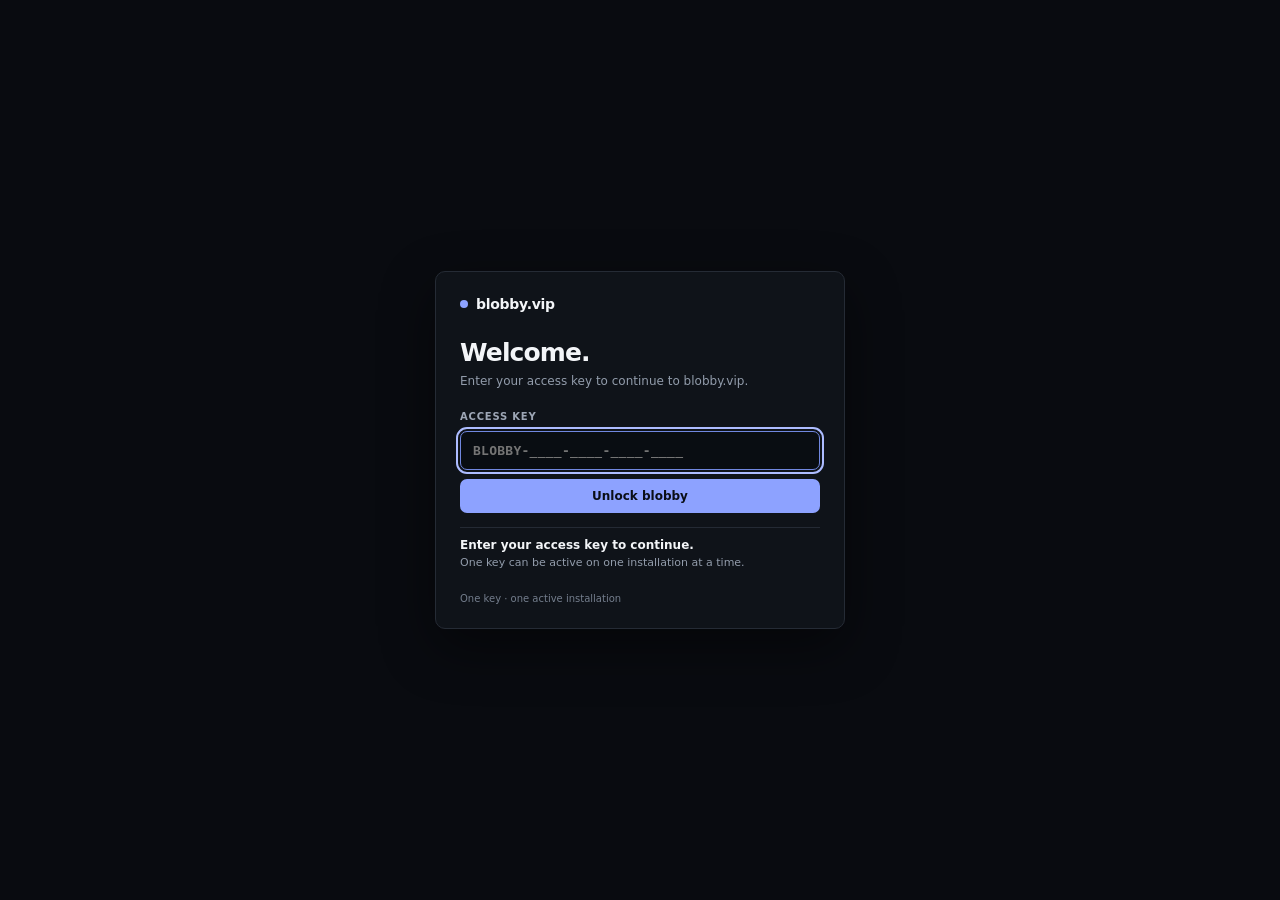
==== commit 6e8b471a: "Add files via upload" ====
--- a/index.html
+++ b/index.html
@@ -16,33 +16,66 @@
   <meta name="description" content="blobby.vip — a fast, customizable browser controller for MIT App Inventor.">
   <title>blobby.vip</title>
   <link rel="icon" href="data:image/svg+xml,%3Csvg xmlns='http://www.w3.org/2000/svg' viewBox='0 0 64 64'%3E%3Crect width='64' height='64' rx='18' fill='%238da2ff'/%3E%3Ctext x='17' y='47' font-size='48' font-family='Arial' font-weight='700' fill='%23080a12'%3Eb%3C/text%3E%3C/svg%3E">
-  <link rel="stylesheet" href="./style.css?v=original-ui-rollback-20261023-1">
-  <link rel="stylesheet" href="./sidebar.css?v=original-ui-rollback-20261023-1">
-  <link rel="stylesheet" href="./license.css?v=original-ui-rollback-20261023-1">
-  <link rel="stylesheet" href="./chat.css?v=original-ui-rollback-20261023-1">
-  <link rel="stylesheet" href="./profile.css?v=original-ui-rollback-20261023-1">
-  <link rel="stylesheet" href="./chat-shell-fix.css?v=original-ui-rollback-20261023-1">
-  <link rel="stylesheet" href="./dm.css?v=original-ui-rollback-20261023-1">
-  <link rel="stylesheet" href="./group.css?v=original-ui-rollback-20261023-1">
-  <link rel="stylesheet" href="./leaderboard.css?v=original-ui-rollback-20261023-1">
-  <link rel="stylesheet" href="./performance.css?v=original-ui-rollback-20261023-1">
-  <link rel="stylesheet" href="./global-notice.css?v=original-ui-rollback-20261023-1">
-  <script src="./core.js?v=original-ui-rollback-20261023-1"></script>
-  <script src="./performance.js?v=original-ui-rollback-20261023-1"></script>
-  <script src="./themes.js?v=original-ui-rollback-20261023-1"></script>
-  <script src="./browser-bridge.js?v=original-ui-rollback-20261023-1"></script>
-  <script src="./effects.js?v=original-ui-rollback-20261023-1"></script>
-  <script src="./cursor.js?v=original-ui-rollback-20261023-1"></script>
-  <script src="./layout.js?v=original-ui-rollback-20261023-1"></script>
-  <script src="./config.js?v=original-ui-rollback-20261023-1"></script>
-  <script src="./features.js?v=original-ui-rollback-20261023-1" defer></script>
-  <script src="./sidebar.js?v=original-ui-rollback-20261023-1" defer></script>
-  <script src="./license.js?v=original-ui-rollback-20261023-1" defer></script>
-  <script src="./global-notice.js?v=original-ui-rollback-20261023-1" defer></script>
-  <script src="./chat.js?v=original-ui-rollback-20261023-1" defer></script>
-  <script src="./activity.js?v=original-ui-rollback-20261023-1" defer></script>
+  <link rel="stylesheet" href="./style.css?v=product-redesign-20261104-1">
+  <link rel="stylesheet" href="./sidebar.css?v=product-redesign-20261104-1">
+  <link rel="stylesheet" href="./license.css?v=product-redesign-20261104-1">
+  <link rel="stylesheet" href="./chat.css?v=product-redesign-20261104-1">
+  <link rel="stylesheet" href="./profile.css?v=product-redesign-20261104-1">
+  <link rel="stylesheet" href="./chat-shell-fix.css?v=product-redesign-20261104-1">
+  <link rel="stylesheet" href="./dm.css?v=product-redesign-20261104-1">
+  <link rel="stylesheet" href="./group.css?v=product-redesign-20261104-1">
+  <link rel="stylesheet" href="./leaderboard.css?v=product-redesign-20261104-1">
+  <link rel="stylesheet" href="./performance.css?v=product-redesign-20261104-1">
+  <link rel="stylesheet" href="./global-notice.css?v=product-redesign-20261104-1">
+  <script src="./core.js?v=product-redesign-20261104-1"></script>
+  <script src="./performance.js?v=product-redesign-20261104-1"></script>
+  <script src="./themes.js?v=product-redesign-20261104-1"></script>
+  <script src="./browser-bridge.js?v=product-redesign-20261104-1"></script>
+  <script src="./effects.js?v=product-redesign-20261104-1"></script>
+  <script src="./cursor.js?v=product-redesign-20261104-1"></script>
+  <script src="./layout.js?v=product-redesign-20261104-1"></script>
+  <script src="./config.js?v=product-redesign-20261104-1"></script>
+  <script src="./features.js?v=product-redesign-20261104-1" defer></script>
+  <script src="./sidebar.js?v=product-redesign-20261104-1" defer></script>
+  <script src="./license.js?v=product-redesign-20261104-1" defer></script>
+  <script src="./global-notice.js?v=product-redesign-20261104-1" defer></script>
+  <script src="./chat.js?v=product-redesign-20261104-1" defer></script>
+  <script src="./activity.js?v=product-redesign-20261104-1" defer></script>
 </head>
 <body data-license-state="booting" data-license-ui="idle">
+  <svg class="ui-icon-sprite" aria-hidden="true">
+    <symbol id="i-command" viewBox="0 0 24 24"><path d="M9 6.5H6.5a2.5 2.5 0 1 1 2.5-2.5V20a2.5 2.5 0 1 1-2.5-2.5H17.5A2.5 2.5 0 1 1 15 20V4a2.5 2.5 0 1 1 2.5 2.5Z"/></symbol>
+    <symbol id="i-grid" viewBox="0 0 24 24"><rect x="4" y="4" width="6" height="6" rx="1"/><rect x="14" y="4" width="6" height="6" rx="1"/><rect x="4" y="14" width="6" height="6" rx="1"/><rect x="14" y="14" width="6" height="6" rx="1"/></symbol>
+    <symbol id="i-settings" viewBox="0 0 24 24"><circle cx="12" cy="12" r="3"/><path d="M19.1 13.3a7.6 7.6 0 0 0 0-2.6l2-1.5-2-3.4-2.5 1a8.6 8.6 0 0 0-2.2-1.3L14 3h-4l-.4 2.5a8.6 8.6 0 0 0-2.2 1.3l-2.5-1-2 3.4 2 1.5a7.6 7.6 0 0 0 0 2.6l-2 1.5 2 3.4 2.5-1a8.6 8.6 0 0 0 2.2 1.3L10 21h4l.4-2.5a8.6 8.6 0 0 0 2.2-1.3l2.5 1 2-3.4Z"/></symbol>
+    <symbol id="i-back" viewBox="0 0 24 24"><path d="m14.5 6-6 6 6 6"/></symbol>
+    <symbol id="i-forward" viewBox="0 0 24 24"><path d="m9.5 6 6 6-6 6"/></symbol>
+    <symbol id="i-refresh" viewBox="0 0 24 24"><path d="M20 11a8 8 0 1 0-2.3 5.7"/><path d="M20 5v6h-6"/></symbol>
+    <symbol id="i-home" viewBox="0 0 24 24"><path d="M3.5 10.5 12 3.8l8.5 6.7v9H14v-5H10v5H3.5Z"/></symbol>
+    <symbol id="i-search" viewBox="0 0 24 24"><circle cx="10.8" cy="10.8" r="6.6"/><path d="m16 16 4.2 4.2"/></symbol>
+    <symbol id="i-close" viewBox="0 0 24 24"><path d="m6 6 12 12M18 6 6 18"/></symbol>
+    <symbol id="i-star" viewBox="0 0 24 24"><path d="m12 3 2.7 5.5 6 .9-4.3 4.2 1 6-5.4-2.9-5.4 2.9 1-6-4.3-4.2 6-.9Z"/></symbol>
+    <symbol id="i-external" viewBox="0 0 24 24"><path d="M14 4h6v6M20 4l-9 9"/><path d="M18 13v6a1 1 0 0 1-1 1H5a1 1 0 0 1-1-1V7a1 1 0 0 1 1-1h6"/></symbol>
+    <symbol id="i-panel" viewBox="0 0 24 24"><rect x="3.5" y="4" width="17" height="16" rx="2"/><path d="M8.5 4v16"/></symbol>
+    <symbol id="i-menu" viewBox="0 0 24 24"><circle cx="12" cy="5" r="1" fill="currentColor" stroke="none"/><circle cx="12" cy="12" r="1" fill="currentColor" stroke="none"/><circle cx="12" cy="19" r="1" fill="currentColor" stroke="none"/></symbol>
+    <symbol id="i-plus" viewBox="0 0 24 24"><path d="M12 5v14M5 12h14"/></symbol>
+    <symbol id="i-arrow-right" viewBox="0 0 24 24"><path d="M5 12h14M14 7l5 5-5 5"/></symbol>
+    <symbol id="i-chat" viewBox="0 0 24 24"><path d="M4 5.5h16v11H9l-5 3v-14Z"/></symbol>
+    <symbol id="i-bell" viewBox="0 0 24 24"><path d="M6.5 16.5h11l-1.5-2V10a4 4 0 0 0-8 0v4.5l-1.5 2Z"/><path d="M10 19a2.2 2.2 0 0 0 4 0"/></symbol>
+    <symbol id="i-smile" viewBox="0 0 24 24"><circle cx="12" cy="12" r="8"/><path d="M8.5 10h.01M15.5 10h.01M8.5 14c1 1.2 2.1 1.8 3.5 1.8s2.5-.6 3.5-1.8"/></symbol>
+    <symbol id="i-paperclip" viewBox="0 0 24 24"><path d="m8.5 12.5 6.8-6.8a3.2 3.2 0 0 1 4.5 4.5l-8.7 8.7a5 5 0 0 1-7.1-7.1l8.1-8.1"/></symbol>
+    <symbol id="i-image" viewBox="0 0 24 24"><rect x="3.5" y="4.5" width="17" height="15" rx="2"/><circle cx="9" cy="10" r="1.5"/><path d="m5 17 4.5-4 3 2.5 2.5-2 4 3.5"/></symbol>
+    <symbol id="i-arrow-left" viewBox="0 0 24 24"><path d="M19 12H5M10 7l-5 5 5 5"/></symbol>
+    <symbol id="i-music" viewBox="0 0 24 24"><path d="M9 18.5a3 3 0 1 1-3-3c.7 0 1.4.2 2 .7V6l11-2v11.5a3 3 0 1 1-1-2.2V7.1L9 8.7Z"/></symbol>
+    <symbol id="i-volume" viewBox="0 0 24 24"><path d="M5 9h4l4-4v14l-4-4H5Z"/><path d="M16 9a4 4 0 0 1 0 6M18.5 6.5a8 8 0 0 1 0 11"/></symbol>
+    <symbol id="i-play" viewBox="0 0 24 24"><path d="m9 6 9 6-9 6Z"/></symbol>
+    <symbol id="i-pause" viewBox="0 0 24 24"><path d="M9 6v12M15 6v12"/></symbol>
+    <symbol id="i-shuffle" viewBox="0 0 24 24"><path d="M4 7h3c5 0 5 10 10 10h3M17 14l3 3-3 3M4 17h3c2.2 0 3.5-1.9 4.7-4M16 7h4M17 4l3 3-3 3"/></symbol>
+    <symbol id="i-repeat" viewBox="0 0 24 24"><path d="M17 6H8a4 4 0 0 0-4 4v1M17 3l3 3-3 3M7 18h9a4 4 0 0 0 4-4v-1M7 21l-3-3 3-3"/></symbol>
+    <symbol id="i-list" viewBox="0 0 24 24"><path d="M9 6h11M9 12h11M9 18h11M4 6h.01M4 12h.01M4 18h.01"/></symbol>
+    <symbol id="i-library" viewBox="0 0 24 24"><path d="M5 4h4v16H5ZM11 4h4v16h-4ZM17 6h3v14h-3Z"/></symbol>
+    <symbol id="i-users" viewBox="0 0 24 24"><circle cx="9" cy="9" r="3"/><circle cx="17" cy="10" r="2.3"/><path d="M3.5 19c.5-3.2 2.4-5 5.5-5s5 1.8 5.5 5M14.5 15c2.8-.6 5 .8 6 3"/></symbol>
+    <symbol id="i-file" viewBox="0 0 24 24"><path d="M6 3.5h8l4 4V20H6Z"/><path d="M14 3.5V8h4"/></symbol>
+  </svg>
   <section id="licenseGate" class="license-gate" aria-labelledby="licenseTitle">
     <div class="license-card">
       <div class="license-brand"><span class="license-brand-dot" aria-hidden="true"></span><span>blobby.vip</span></div>
@@ -79,24 +112,24 @@
     <header id="topbar" class="shell-block utility-card" data-layout-item="topbar">
       <button class="drag-handle" type="button" aria-label="Move utility controls" title="Move">✥</button><button class="resize-handle" type="button" aria-label="Resize utility controls" title="Resize">⌟</button>
       <div class="utility-status"><span class="status-dot"></span><span id="bridgeBadge">Demo</span><span id="performanceBadge" class="mode-chip" hidden>Performance</span></div>
-      <div class="topbar-actions"><button id="commandButton" class="icon-button" type="button" title="Command palette" aria-label="Command palette">⌘</button><button id="layoutEditButton" class="icon-button" type="button" title="Edit layout" aria-label="Edit layout">▦</button><button id="settingsButton" class="icon-button" type="button" title="Settings" aria-label="Open settings">⚙</button></div>
+      <div class="topbar-actions"><button id="commandButton" class="icon-button" type="button" title="Command palette" aria-label="Command palette"><svg class="ui-icon"><use href="#i-command"/></svg></button><button id="layoutEditButton" class="icon-button" type="button" title="Edit layout" aria-label="Edit layout"><svg class="ui-icon"><use href="#i-grid"/></svg></button><button id="settingsButton" class="icon-button" type="button" title="Settings" aria-label="Open settings"><svg class="ui-icon"><use href="#i-settings"/></svg></button></div>
     </header>
 
     <section id="addressbarBlock" class="shell-block address-block" data-layout-item="addressbar">
       <button class="drag-handle" type="button" aria-label="Move search bar" title="Move">✥</button><button class="resize-handle" type="button" aria-label="Resize search bar" title="Resize">⌟</button>
       <form id="addressForm" class="address-form" role="search">
         <div class="nav-cluster" aria-label="Navigation">
-          <button id="backButton" class="nav-button" type="button" aria-label="Back" title="Back">←</button>
-          <button id="forwardButton" class="nav-button" type="button" aria-label="Forward" title="Forward">→</button>
-          <button id="refreshButton" class="nav-button" type="button" aria-label="Refresh" title="Refresh">↻</button>
-          <button id="homeButton" class="nav-button" type="button" aria-label="Home" title="Home">⌂</button>
+          <button id="backButton" class="nav-button" type="button" aria-label="Back" title="Back"><svg class="ui-icon"><use href="#i-back"/></svg></button>
+          <button id="forwardButton" class="nav-button" type="button" aria-label="Forward" title="Forward"><svg class="ui-icon"><use href="#i-forward"/></svg></button>
+          <button id="refreshButton" class="nav-button" type="button" aria-label="Refresh" title="Refresh"><svg class="ui-icon"><use href="#i-refresh"/></svg></button>
+          <button id="homeButton" class="nav-button" type="button" aria-label="Home" title="Home"><svg class="ui-icon"><use href="#i-home"/></svg></button>
         </div>
-        <div class="omnibox-wrap"><span class="omnibox-icon" aria-hidden="true">⌕</span><input id="addressBar" class="omnibox" aria-label="Search or enter address" placeholder="Search or enter a URL" autocomplete="off" spellcheck="false"><button id="clearAddressButton" class="omnibox-clear" type="button" aria-label="Clear address" title="Clear">×</button></div>
-        <button id="bookmarkPageButton" class="nav-button browser-only-control" type="button" aria-label="Bookmark this page" title="Bookmark this page">☆</button>
-        <button class="go-button" type="submit" aria-label="Go">Go</button>
-        <button id="externalButton" class="nav-button external-button" type="button" aria-label="Open externally" title="Open externally">↗</button>
-        <button id="sidebarBrowserButton" class="nav-button browser-only-control blobby-sidebar-browser-button" type="button" aria-label="Open Blobby sidebar" title="Blobby sidebar">◫</button>
-        <button id="browserMenuButton" class="nav-button browser-only-control" type="button" aria-label="Browser menu" title="Browser menu">⋮</button>
+        <div class="omnibox-wrap"><span class="omnibox-icon" aria-hidden="true"><svg class="ui-icon sm"><use href="#i-search"/></svg></span><input id="addressBar" class="omnibox" aria-label="Search or enter address" placeholder="Search or enter a URL" autocomplete="off" spellcheck="false"><button id="clearAddressButton" class="omnibox-clear" type="button" aria-label="Clear address" title="Clear"><svg class="ui-icon sm"><use href="#i-close"/></svg></button></div>
+        <button id="bookmarkPageButton" class="nav-button browser-only-control" type="button" aria-label="Bookmark this page" title="Bookmark this page"><svg class="ui-icon"><use href="#i-star"/></svg></button>
+        <button class="go-button" type="submit" aria-label="Go"><svg class="ui-icon"><use href="#i-arrow-right"/></svg></button>
+        <button id="externalButton" class="nav-button external-button" type="button" aria-label="Open externally" title="Open externally"><svg class="ui-icon"><use href="#i-external"/></svg></button>
+        <button id="sidebarBrowserButton" class="nav-button browser-only-control blobby-sidebar-browser-button" type="button" aria-label="Open Blobby sidebar" title="Blobby sidebar"><svg class="ui-icon"><use href="#i-panel"/></svg></button>
+        <button id="browserMenuButton" class="nav-button browser-only-control" type="button" aria-label="Browser menu" title="Browser menu"><svg class="ui-icon"><use href="#i-menu"/></svg></button>
       </form>
       <div id="browserMenu" class="browser-menu" hidden>
         <button id="menuNewTab" type="button">New tab <span>Ctrl+T</span></button>
@@ -115,7 +148,7 @@
 
     <section id="bookmarksBar" class="bookmarks-bar browser-only" aria-label="Bookmarks bar" hidden>
       <div id="bookmarkList" class="bookmark-list hide-scrollbar"></div>
-      <button id="addBookmarkButton" class="bookmark-add" type="button" aria-label="Add bookmark" title="Add bookmark">+</button>
+      <button id="addBookmarkButton" class="bookmark-add" type="button" aria-label="Add bookmark" title="Add bookmark"><svg class="ui-icon sm"><use href="#i-plus"/></svg></button>
       <div id="bookmarkFolderMenu" class="bookmark-folder-menu" hidden></div>
     </section>
 
@@ -141,7 +174,7 @@
 
     <section id="previewBlock" class="shell-block home-widget preview-card" data-layout-item="preview" hidden>
       <button class="drag-handle" type="button" aria-label="Move preview" title="Move">✥</button><button class="resize-handle" type="button" aria-label="Resize preview" title="Resize">⌟</button>
-      <div class="preview-icon">↗</div><div><span class="eyebrow">Desktop preview</span><h2 id="previewTitle">Ready to browse</h2><p id="previewUrl">MIT App Inventor opens the actual page in its browser WebViewer.</p></div><button id="previewExternal" class="go-button" type="button">Open</button>
+      <div class="preview-icon"><svg class="ui-icon"><use href="#i-external"/></svg></div><div><span class="eyebrow">Desktop preview</span><h2 id="previewTitle">Ready to browse</h2><p id="previewUrl">MIT App Inventor opens the actual page in its browser WebViewer.</p></div><button id="previewExternal" class="go-button" type="button">Open</button>
     </section>
 
     <aside id="layoutToolbar" class="layout-toolbar" hidden aria-label="Layout editor">
@@ -153,17 +186,17 @@
 
   <dialog id="settingsDialog" class="settings-dialog" aria-labelledby="settingsTitle">
     <div class="settings-shell">
-      <header class="settings-header"><div><span class="eyebrow">blobby.vip preferences</span><h2 id="settingsTitle">Settings</h2></div><div class="settings-header-actions"><div class="settings-search-wrap"><span>⌕</span><input id="settingsSearch" type="search" placeholder="Search settings" aria-label="Search settings"></div><button class="icon-button" data-close="settingsDialog" aria-label="Close settings">×</button></div></header>
+      <header class="settings-header"><div><span class="eyebrow">blobby.vip preferences</span><h2 id="settingsTitle">Settings</h2></div><div class="settings-header-actions"><div class="settings-search-wrap"><span><svg class="ui-icon sm"><use href="#i-search"/></svg></span><input id="settingsSearch" type="search" placeholder="Search settings" aria-label="Search settings"></div><button class="icon-button" data-close="settingsDialog" aria-label="Close settings"><svg class="ui-icon"><use href="#i-close"/></svg></button></div></header>
       <div class="settings-body"><nav id="settingsNav" class="settings-nav hide-scrollbar" aria-label="Settings categories"></nav><main id="settingsPanels" class="settings-panels hide-scrollbar"></main></div>
       <footer class="settings-footer"><span id="saveStatus">Saved automatically</span><button data-close="settingsDialog" class="go-button" type="button">Done</button></footer>
     </div>
   </dialog>
 
-  <dialog id="commandDialog" class="command-dialog" aria-labelledby="commandTitle"><div class="command-shell"><div class="command-search"><span>⌘</span><input id="commandSearch" autocomplete="off" placeholder="Type a command…" aria-label="Command search"></div><div id="commandList" class="command-list hide-scrollbar"></div><small>Enter to run · Esc to close</small></div></dialog>
-
-  <dialog id="shortcutDialog" class="small-dialog" aria-labelledby="shortcutTitle"><form id="shortcutForm" class="dialog-content"><header class="dialog-title"><div><span class="eyebrow">Quick access</span><h2 id="shortcutTitle">Shortcut</h2></div><button class="icon-button" type="button" data-close="shortcutDialog" aria-label="Close">×</button></header><label>Name<input id="shortcutName" maxlength="32" required placeholder="YouTube"></label><label>Website<input id="shortcutUrl" required placeholder="youtube.com"></label><label>Folder<input id="shortcutFolder" maxlength="24" placeholder="Optional, e.g. Study"></label><label>Icon<input id="shortcutIcon" maxlength="4" placeholder="YT"></label><input id="shortcutIndex" type="hidden" value="-1"><p id="shortcutError" class="error" role="alert"></p><div class="dialog-actions"><button id="deleteShortcutButton" class="danger-button" type="button" hidden>Delete</button><span></span><button type="button" data-close="shortcutDialog">Cancel</button><button class="go-button" type="submit">Save</button></div></form></dialog>
-
-  <dialog id="bookmarkDialog" class="small-dialog" aria-labelledby="bookmarkTitle"><form id="bookmarkForm" class="dialog-content"><header class="dialog-title"><div><span class="eyebrow">Bookmarks</span><h2 id="bookmarkTitle">Bookmark</h2></div><button class="icon-button" type="button" data-close="bookmarkDialog" aria-label="Close">×</button></header><label>Name<input id="bookmarkName" maxlength="48" required placeholder="Example"></label><label>Website<input id="bookmarkUrl" required placeholder="https://example.com"></label><label>Folder<input id="bookmarkFolder" maxlength="32" placeholder="Optional folder"></label><label>Icon<input id="bookmarkIcon" maxlength="4" placeholder="E"></label><p id="bookmarkError" class="error" role="alert"></p><div class="dialog-actions"><button id="deleteBookmarkButton" class="danger-button" type="button" hidden>Delete</button><span></span><button type="button" data-close="bookmarkDialog">Cancel</button><button class="go-button" type="submit">Save</button></div></form></dialog>
+  <dialog id="commandDialog" class="command-dialog" aria-labelledby="commandTitle"><div class="command-shell"><div class="command-search"><span><svg class="ui-icon"><use href="#i-command"/></svg></span><input id="commandSearch" autocomplete="off" placeholder="Type a command…" aria-label="Command search"></div><div id="commandList" class="command-list hide-scrollbar"></div><small>Enter to run · Esc to close</small></div></dialog>
+
+  <dialog id="shortcutDialog" class="small-dialog" aria-labelledby="shortcutTitle"><form id="shortcutForm" class="dialog-content"><header class="dialog-title"><div><span class="eyebrow">Quick access</span><h2 id="shortcutTitle">Shortcut</h2></div><button class="icon-button" type="button" data-close="shortcutDialog" aria-label="Close"><svg class="ui-icon"><use href="#i-close"/></svg></button></header><label>Name<input id="shortcutName" maxlength="32" required placeholder="YouTube"></label><label>Website<input id="shortcutUrl" required placeholder="youtube.com"></label><label>Folder<input id="shortcutFolder" maxlength="24" placeholder="Optional, e.g. Study"></label><label>Icon<input id="shortcutIcon" maxlength="4" placeholder="YT"></label><input id="shortcutIndex" type="hidden" value="-1"><p id="shortcutError" class="error" role="alert"></p><div class="dialog-actions"><button id="deleteShortcutButton" class="danger-button" type="button" hidden>Delete</button><span></span><button type="button" data-close="shortcutDialog">Cancel</button><button class="go-button" type="submit">Save</button></div></form></dialog>
+
+  <dialog id="bookmarkDialog" class="small-dialog" aria-labelledby="bookmarkTitle"><form id="bookmarkForm" class="dialog-content"><header class="dialog-title"><div><span class="eyebrow">Bookmarks</span><h2 id="bookmarkTitle">Bookmark</h2></div><button class="icon-button" type="button" data-close="bookmarkDialog" aria-label="Close"><svg class="ui-icon"><use href="#i-close"/></svg></button></header><label>Name<input id="bookmarkName" maxlength="48" required placeholder="Example"></label><label>Website<input id="bookmarkUrl" required placeholder="https://example.com"></label><label>Folder<input id="bookmarkFolder" maxlength="32" placeholder="Optional folder"></label><label>Icon<input id="bookmarkIcon" maxlength="4" placeholder="E"></label><p id="bookmarkError" class="error" role="alert"></p><div class="dialog-actions"><button id="deleteBookmarkButton" class="danger-button" type="button" hidden>Delete</button><span></span><button type="button" data-close="bookmarkDialog">Cancel</button><button class="go-button" type="submit">Save</button></div></form></dialog>
 
   <dialog id="promptDialog" class="small-dialog" aria-labelledby="promptTitle"><form id="promptForm" class="dialog-content"><header class="dialog-title"><div><span class="eyebrow" id="promptEyebrow">blobby.vip</span><h2 id="promptTitle">Name</h2></div></header><p id="promptDetail" class="muted"></p><label id="promptLabel">Name<input id="promptInput" maxlength="48"></label><div class="dialog-actions"><span></span><button id="promptCancel" type="button">Cancel</button><button id="promptAccept" class="go-button" type="submit">Save</button></div></form></dialog>
 
--- a/style.css
+++ b/style.css
@@ -1,306 +1,115 @@
 :root{
- --bg:#080a12;--bg2:#111827;--panel:#111827;--panel2:#182033;--ink:#f4f7ff;--muted:#9ba8c7;--accent:#8da2ff;--accent2:#b28cff;--line:#2c3651;--glow:#7188ff;
- --radius:18px;--blur:16px;--panel-opacity:.7;--shadow-strength:.18;--animation-speed:1;--rgb-speed:9s;--rgb-intensity:.6;--rgb-saturation:1;
- --custom-background:linear-gradient(145deg,#080a12 0%,#101724 55%,#171124 100%);--bg-brightness:1;--bg-blur:0px;--bg-opacity:1;--bg-overlay:.16;--bg-size:cover;--bg-position:center;
- --cursor-size:18px;--cursor-color:#8da2ff;--cursor-secondary:#d6ddff;--grid-gap:8px;
- color-scheme:dark;
+  --bg:#090b13;--bg2:#11151d;--panel:#11161f;--panel2:#171d27;--ink:#f3f5f8;--muted:#8e98a8;--accent:#8da2ff;--accent2:#b28cff;--line:#252c38;--glow:#7188ff;
+  --radius:8px;--blur:0px;--panel-opacity:.96;--shadow-strength:.06;--animation-speed:1;--rgb-speed:9s;--rgb-intensity:.6;--rgb-saturation:1;
+  --custom-background:#090b13;--bg-brightness:1;--bg-blur:0px;--bg-opacity:1;--bg-overlay:0;--bg-size:cover;--bg-position:center;
+  --cursor-size:18px;--cursor-color:#8da2ff;--cursor-secondary:#d6ddff;--grid-gap:8px;
+  --ui-r1:4px;--ui-r2:6px;--ui-r3:8px;--ui-r4:10px;--ui-control:34px;--ui-border:color-mix(in srgb,var(--line) 88%,transparent);
+  --ui-surface:color-mix(in srgb,var(--panel) 97%,var(--bg));--ui-surface-2:color-mix(in srgb,var(--panel2) 72%,var(--panel));--ui-hover:color-mix(in srgb,var(--panel2) 62%,transparent);
+  color-scheme:dark;
 }
 *{box-sizing:border-box}
 html,body{margin:0;min-height:100%;background:var(--bg);color:var(--ink);font-family:Inter,ui-sans-serif,system-ui,-apple-system,BlinkMacSystemFont,"Segoe UI",sans-serif;-webkit-font-smoothing:antialiased;text-rendering:optimizeLegibility}
-body{min-height:100svh;overflow-x:hidden}
-button,input,select,textarea{font:inherit;color:inherit}button{cursor:pointer}
-button,input,select{outline:none}
-button:focus-visible,input:focus-visible,select:focus-visible{outline:2px solid color-mix(in srgb,var(--accent) 85%,white);outline-offset:2px}
+body{min-height:100svh;overflow-x:hidden;font-size:13px}
+button,input,select,textarea{font:inherit;color:inherit}button{cursor:pointer}button,input,select{outline:none}
+button:focus-visible,input:focus-visible,select:focus-visible,textarea:focus-visible{outline:2px solid color-mix(in srgb,var(--accent) 72%,white);outline-offset:2px}
 [hidden]{display:none!important}.hide-scrollbar{scrollbar-width:none;-ms-overflow-style:none}.hide-scrollbar::-webkit-scrollbar{width:0;height:0}.muted{color:var(--muted)}
-.background-layer,.ambient-layer{position:fixed;inset:0;pointer-events:none}
-.background-layer{z-index:0;background:var(--custom-background);background-size:var(--bg-size);background-position:var(--bg-position);filter:brightness(var(--bg-brightness)) blur(var(--bg-blur));opacity:var(--bg-opacity);transform:scale(1.03)}
-.background-layer::after{content:"";position:absolute;inset:0;background:rgba(0,0,0,var(--bg-overlay))}
-.ambient-layer{z-index:1;overflow:hidden;opacity:.95;filter:brightness(var(--effect-brightness,1)) blur(var(--effect-blur,0px))}.ambient-layer canvas{position:absolute;inset:0;width:100%;height:100%;pointer-events:none}
-.aurora-layer,.fog-layer,.wave-layer,.cloud-layer,.digital-grid-layer,.neon-horizon-layer,.liquid-layer,.light-rays-layer{position:absolute;inset:-10%;opacity:0;transition:opacity .25s ease;will-change:transform,opacity}
-html[data-aurora=true] .aurora-layer{opacity:.42;background:radial-gradient(circle at 20% 30%,color-mix(in srgb,var(--accent) 34%,transparent),transparent 34%),radial-gradient(circle at 75% 24%,color-mix(in srgb,var(--accent2) 30%,transparent),transparent 36%);filter:blur(55px);animation:ambientDrift 16s ease-in-out infinite alternate}
-html[data-fog=true] .fog-layer{opacity:.18;background:radial-gradient(ellipse at 30% 55%,#fff8,transparent 38%),radial-gradient(ellipse at 72% 44%,#fff4,transparent 34%);filter:blur(46px);animation:fogMove 24s ease-in-out infinite alternate}
-html[data-waves=true] .wave-layer{opacity:.25;background:repeating-radial-gradient(ellipse at 50% 120%,transparent 0 30px,color-mix(in srgb,var(--accent) 18%,transparent) 31px 33px,transparent 34px 60px);animation:waveMove 18s ease-in-out infinite alternate}
-html[data-clouds=true] .cloud-layer{opacity:.16;background:radial-gradient(ellipse at 25% 30%,#fff 0 10%,transparent 28%),radial-gradient(ellipse at 70% 40%,#fff 0 8%,transparent 25%),radial-gradient(ellipse at 42% 72%,#fff 0 7%,transparent 22%);filter:blur(40px);animation:cloudMove 28s linear infinite alternate}
-html[data-digital-grid=true] .digital-grid-layer{opacity:.18;background-image:linear-gradient(color-mix(in srgb,var(--accent) 22%,transparent) 1px,transparent 1px),linear-gradient(90deg,color-mix(in srgb,var(--accent) 22%,transparent) 1px,transparent 1px);background-size:42px 42px;mask-image:linear-gradient(to bottom,transparent 0,black 20%,black 80%,transparent 100%)}
-html[data-neon-horizon=true] .neon-horizon-layer{opacity:.32;background:linear-gradient(to bottom,transparent 57%,color-mix(in srgb,var(--accent2) 38%,transparent) 58%,transparent 59%),repeating-linear-gradient(90deg,transparent 0 40px,color-mix(in srgb,var(--accent) 16%,transparent) 41px 42px);transform:perspective(500px) rotateX(64deg) translateY(44%);transform-origin:center}
-html[data-liquid=true] .liquid-layer{opacity:.2;background:conic-gradient(from 180deg at 50% 50%,color-mix(in srgb,var(--accent) 30%,transparent),color-mix(in srgb,var(--accent2) 22%,transparent),transparent,color-mix(in srgb,var(--accent) 30%,transparent));filter:blur(50px);animation:liquidSpin 22s linear infinite}
-html[data-light-rays=true] .light-rays-layer{opacity:.15;background:conic-gradient(from 0deg at 50% -20%,transparent 0 8deg,#fff5 10deg 12deg,transparent 15deg 32deg,#fff3 35deg 38deg,transparent 41deg 360deg);filter:blur(12px)}
-html[data-rgb-glow=true] .ambient-layer::after{content:"";position:absolute;inset:-20%;background:conic-gradient(from 0deg,#ff3b8d33,#7a5cff33,#31d8ff33,#48ff9b33,#ffd94933,#ff3b8d33);filter:blur(80px);animation:rgbSpin var(--rgb-speed) linear infinite}
-html[data-rain-glass=true] .app-shell::after{content:"";position:fixed;inset:0;pointer-events:none;background:linear-gradient(110deg,#ffffff05,#ffffff00 35%,#ffffff08 50%,#ffffff00 70%);mix-blend-mode:screen;z-index:4}
+.ui-icon-sprite{position:absolute;width:0;height:0;overflow:hidden;pointer-events:none}.ui-icon{width:16px;height:16px;display:block;fill:none;stroke:currentColor;stroke-width:1.75;stroke-linecap:round;stroke-linejoin:round;pointer-events:none}.ui-icon.sm{width:14px;height:14px}.ui-icon.lg{width:18px;height:18px}
 
-.app-shell{position:relative;z-index:5;width:100%;height:max(100svh,680px);min-height:680px;padding:clamp(10px,1.3vw,18px);display:grid;grid-template-columns:repeat(20,minmax(0,1fr));grid-template-rows:repeat(14,minmax(0,1fr));gap:var(--grid-gap);isolation:isolate;align-items:stretch}
-.shell-block{position:relative;min-width:0;min-height:0;border:1px solid color-mix(in srgb,var(--line) 86%,transparent);border-radius:var(--radius);background:color-mix(in srgb,var(--panel) calc(var(--panel-opacity)*100%),transparent);box-shadow:0 16px 46px rgba(0,0,0,calc(var(--shadow-strength)*.52));overflow:hidden}
-html[data-glass=true] .shell-block{backdrop-filter:blur(var(--blur));-webkit-backdrop-filter:blur(var(--blur))}
-.hero-card{display:flex;align-items:center;padding:clamp(12px,2vw,24px);background:linear-gradient(135deg,color-mix(in srgb,var(--panel) 68%,transparent),color-mix(in srgb,var(--accent) 7%,transparent));border-color:color-mix(in srgb,var(--line) 78%,transparent)}
-.hero-copy{min-width:0}.hero-card h1{margin:0;font-size:clamp(2.1rem,5.8vw,5.6rem);letter-spacing:-.065em;line-height:.9;font-weight:760}.hero-card h1 span{color:var(--accent);font-weight:680}.hero-card p{margin:8px 0 0;color:var(--muted);font-size:.82rem;letter-spacing:.08em;text-transform:lowercase}
-.utility-card{display:flex;align-items:center;justify-content:space-between;gap:10px;padding:5px 8px 5px 12px}.utility-status{display:flex;align-items:center;gap:7px;min-width:0;color:var(--muted);font-size:.73rem}.status-dot{width:7px;height:7px;border-radius:50%;background:#72809b;box-shadow:0 0 0 4px #72809b16}.bridgeBadge.connected,.utility-status .connected{color:var(--ink)}.topbar-actions{display:flex;gap:5px;margin-left:auto}.mode-chip{padding:3px 7px;border-radius:999px;background:color-mix(in srgb,var(--accent) 12%,transparent);color:var(--accent);font-size:.64rem;font-weight:700}
-.address-block{padding:4px;align-self:stretch}.address-form{display:grid;grid-template-columns:auto minmax(0,1fr) auto auto;gap:6px;height:100%;align-items:center}.nav-cluster{display:flex;gap:3px}.nav-button,.icon-button,.text-button,.go-button,.primary-button,.danger-button,.layout-toolbar button,.settings-actions button,.saved-item button,.theme-card,.layout-card{border:0;background:transparent;color:var(--ink);border-radius:12px;min-height:34px}.nav-button,.icon-button{width:36px;height:36px;display:grid;place-items:center;font-size:1rem}.nav-button:hover,.icon-button:hover{background:color-mix(in srgb,var(--panel2) 78%,transparent)}.nav-button:disabled{opacity:.3;cursor:default}.omnibox-wrap{position:relative;height:100%;min-height:34px}.omnibox{width:100%;height:100%;min-height:34px;border:1px solid color-mix(in srgb,var(--line) 88%,transparent);border-radius:13px;background:color-mix(in srgb,var(--panel2) 58%,transparent);padding:0 38px;color:var(--ink);transition:border-color .18s ease,background .18s ease,box-shadow .18s ease}.omnibox::placeholder{color:color-mix(in srgb,var(--muted) 88%,transparent)}.omnibox-wrap:focus-within .omnibox{border-color:color-mix(in srgb,var(--accent) 58%,var(--line));background:color-mix(in srgb,var(--panel2) 72%,transparent);box-shadow:0 0 0 3px color-mix(in srgb,var(--accent) 10%,transparent)}.omnibox-icon{position:absolute;left:13px;top:50%;transform:translateY(-50%);color:var(--muted);font-size:.95rem;pointer-events:none}.omnibox-clear{position:absolute;right:7px;top:50%;transform:translateY(-50%);width:27px;height:27px;border:0;background:transparent;color:var(--muted);border-radius:8px}.omnibox-clear:hover{background:var(--panel2);color:var(--ink)}.go-button,.primary-button{background:var(--accent);color:#0b1020;font-weight:760;padding:0 14px}.go-button:hover,.primary-button:hover{filter:brightness(1.06)}
-.clock-card{display:flex;flex-direction:column;justify-content:center;gap:2px;padding:14px}.clock-card strong{font-size:clamp(1.5rem,3vw,2.6rem);letter-spacing:-.04em}.clock-card span{font-size:.72rem;color:var(--muted);white-space:nowrap;overflow:hidden;text-overflow:ellipsis}.panel-card{padding:14px;display:flex;flex-direction:column}.section-head{display:flex;justify-content:space-between;align-items:center;gap:10px;margin-bottom:10px}.eyebrow{display:block;color:var(--muted);font-size:.64rem;font-weight:700;text-transform:uppercase;letter-spacing:.14em}.section-head h2,.preview-card h2{font-size:.94rem;margin:3px 0 0;letter-spacing:-.01em}.text-button{color:var(--accent);padding:4px 8px;min-height:28px;font-size:.72rem}
-.shortcut-grid{display:grid;grid-template-columns:repeat(auto-fit,minmax(78px,1fr));gap:7px;overflow:auto;padding-right:1px}.shortcut-folder{grid-column:1/-1;color:var(--muted);font-size:.65rem;font-weight:700;text-transform:uppercase;letter-spacing:.12em;padding:5px 2px 1px}.shortcut-tile{border:1px solid transparent;background:color-mix(in srgb,var(--panel2) 54%,transparent);border-radius:13px;padding:10px 8px;display:flex;flex-direction:column;align-items:center;gap:7px;min-height:76px;color:var(--ink)}.shortcut-icon{width:30px;height:30px;border-radius:10px;background:color-mix(in srgb,var(--accent) 13%,var(--panel2));display:grid;place-items:center;color:var(--accent);font-weight:820;font-size:.76rem}.shortcut-name{font-size:.69rem;max-width:100%;white-space:nowrap;overflow:hidden;text-overflow:ellipsis}.recent-list{display:grid;gap:5px;overflow:auto;min-height:0}.recent-row{display:grid;grid-template-columns:minmax(0,1fr) auto;align-items:center;gap:8px;border-radius:11px;padding:3px 4px}.recent-row:hover{background:color-mix(in srgb,var(--panel2) 46%,transparent)}.recent-main{min-width:0;border:0;background:transparent;text-align:left;padding:6px;color:var(--ink)}.recent-main strong,.recent-main small{display:block;white-space:nowrap;overflow:hidden;text-overflow:ellipsis}.recent-main strong{font-size:.76rem}.recent-main small,.recent-row time{font-size:.64rem;color:var(--muted)}.preview-card{display:grid;grid-template-columns:auto minmax(0,1fr) auto;align-items:center;gap:12px;padding:13px 15px}.preview-icon{width:36px;height:36px;border-radius:11px;background:color-mix(in srgb,var(--accent) 12%,var(--panel2));display:grid;place-items:center;color:var(--accent)}.preview-card p{margin:4px 0 0;color:var(--muted);font-size:.7rem;white-space:nowrap;overflow:hidden;text-overflow:ellipsis}.empty-state{color:var(--muted);font-size:.72rem;margin:8px 2px}
+/* Background/effects stay available as customization, but the interface itself is neutral. */
+.background-layer,.ambient-layer{position:fixed;inset:0;pointer-events:none}.background-layer{z-index:0;background:var(--custom-background);background-size:var(--bg-size);background-position:var(--bg-position);filter:brightness(var(--bg-brightness)) blur(var(--bg-blur));opacity:var(--bg-opacity);transform:scale(1.015)}
+.background-layer::after{content:"";position:absolute;inset:0;background:rgba(0,0,0,var(--bg-overlay))}.ambient-layer{z-index:1;overflow:hidden;opacity:.5;filter:brightness(var(--effect-brightness,1)) blur(var(--effect-blur,0px))}.ambient-layer canvas{position:absolute;inset:0;width:100%;height:100%;pointer-events:none}
+.aurora-layer,.fog-layer,.wave-layer,.cloud-layer,.digital-grid-layer,.neon-horizon-layer,.liquid-layer,.light-rays-layer{position:absolute;inset:-10%;opacity:0;transition:opacity .18s ease;will-change:transform,opacity}
+html[data-aurora=true] .aurora-layer{opacity:.22;background:radial-gradient(circle at 20% 30%,color-mix(in srgb,var(--accent) 22%,transparent),transparent 36%),radial-gradient(circle at 76% 24%,color-mix(in srgb,var(--accent2) 18%,transparent),transparent 38%);filter:blur(70px);animation:ambientDrift 18s ease-in-out infinite alternate}
+html[data-fog=true] .fog-layer{opacity:.1;background:radial-gradient(ellipse at 30% 55%,#fff6,transparent 40%),radial-gradient(ellipse at 72% 44%,#fff3,transparent 38%);filter:blur(58px);animation:fogMove 26s ease-in-out infinite alternate}
+html[data-waves=true] .wave-layer{opacity:.12;background:repeating-radial-gradient(ellipse at 50% 120%,transparent 0 34px,color-mix(in srgb,var(--accent) 13%,transparent) 35px 36px,transparent 37px 68px);animation:waveMove 20s ease-in-out infinite alternate}
+html[data-clouds=true] .cloud-layer{opacity:.09;background:radial-gradient(ellipse at 25% 30%,#fff 0 10%,transparent 30%),radial-gradient(ellipse at 70% 40%,#fff 0 8%,transparent 27%),radial-gradient(ellipse at 42% 72%,#fff 0 7%,transparent 24%);filter:blur(54px);animation:cloudMove 30s linear infinite alternate}
+html[data-digital-grid=true] .digital-grid-layer{opacity:.09;background-image:linear-gradient(color-mix(in srgb,var(--accent) 18%,transparent) 1px,transparent 1px),linear-gradient(90deg,color-mix(in srgb,var(--accent) 18%,transparent) 1px,transparent 1px);background-size:46px 46px;mask-image:linear-gradient(to bottom,transparent 0,black 20%,black 80%,transparent 100%)}
+html[data-neon-horizon=true] .neon-horizon-layer{opacity:.15;background:linear-gradient(to bottom,transparent 57%,color-mix(in srgb,var(--accent2) 26%,transparent) 58%,transparent 59%),repeating-linear-gradient(90deg,transparent 0 44px,color-mix(in srgb,var(--accent) 10%,transparent) 45px 46px);transform:perspective(500px) rotateX(64deg) translateY(44%);transform-origin:center}
+html[data-liquid=true] .liquid-layer{opacity:.1;background:conic-gradient(from 180deg at 50% 50%,color-mix(in srgb,var(--accent) 20%,transparent),color-mix(in srgb,var(--accent2) 15%,transparent),transparent,color-mix(in srgb,var(--accent) 20%,transparent));filter:blur(64px);animation:liquidSpin 26s linear infinite}
+html[data-light-rays=true] .light-rays-layer{opacity:.08;background:conic-gradient(from 0deg at 50% -20%,transparent 0 8deg,#fff4 10deg 12deg,transparent 15deg 32deg,#fff2 35deg 38deg,transparent 41deg 360deg);filter:blur(14px)}
+html[data-rgb-glow=true] .ambient-layer::after{content:"";position:absolute;inset:-20%;background:conic-gradient(from 0deg,#ff3b8d20,#7a5cff20,#31d8ff20,#48ff9b20,#ffd94920,#ff3b8d20);filter:blur(96px);animation:rgbSpin var(--rgb-speed) linear infinite}
+html[data-rain-glass=true] .app-shell::after{content:"";position:fixed;inset:0;pointer-events:none;background:linear-gradient(110deg,#ffffff03,#ffffff00 40%,#ffffff04 52%,#ffffff00 72%);z-index:4}
 
-.drag-handle,.resize-handle{position:absolute;z-index:8;display:none;width:26px;height:26px;border:1px solid color-mix(in srgb,var(--accent) 40%,var(--line));background:color-mix(in srgb,var(--panel2) 92%,transparent);color:var(--accent);border-radius:8px}.drag-handle{left:6px;top:6px;cursor:grab}.resize-handle{right:6px;bottom:6px;cursor:nwse-resize}.app-shell[data-layout-editing=true] .shell-block{overflow:visible;outline:1px dashed color-mix(in srgb,var(--accent) 42%,transparent);outline-offset:-2px}.app-shell[data-layout-editing=true] .drag-handle,.app-shell[data-layout-editing=true] .resize-handle{display:grid;place-items:center}.app-shell[data-layout-editing=true] .selected{outline:2px solid var(--accent);outline-offset:-2px}.app-shell[data-layout-editing=true] .dragging{z-index:30;opacity:.9}.app-shell[data-layout-editing=true] .collision{animation:collision .16s linear 1}.layout-grid-guide{position:absolute;inset:0;z-index:-1;display:grid;grid-template-columns:repeat(20,minmax(0,1fr));grid-template-rows:repeat(14,minmax(0,1fr));gap:var(--grid-gap);pointer-events:none}.layout-grid-guide i{display:block;border:1px solid color-mix(in srgb,var(--accent) 15%,transparent);background:color-mix(in srgb,var(--accent) 2%,transparent);border-radius:4px}.layout-grid-guide i.active{background:color-mix(in srgb,var(--accent) 20%,transparent);border-color:color-mix(in srgb,var(--accent) 68%,transparent)}.layout-grid-guide i.blocked{background:#ff5f6d1e;border-color:#ff7d884f}.layout-toolbar{position:fixed;left:50%;bottom:max(14px,env(safe-area-inset-bottom));transform:translateX(-50%);z-index:100;width:min(900px,calc(100% - 24px));padding:10px 12px;border:1px solid var(--line);border-radius:16px;background:color-mix(in srgb,var(--panel) 90%,transparent);backdrop-filter:blur(16px);box-shadow:0 18px 50px #0007;display:flex;align-items:center;gap:12px}.layout-toolbar-copy{display:grid;gap:2px;min-width:0;flex:1}.layout-toolbar-copy strong{font-size:.78rem}.layout-toolbar-copy span{color:var(--muted);font-size:.66rem;white-space:nowrap;overflow:hidden;text-overflow:ellipsis}.layout-toolbar-actions{display:flex;gap:5px}.layout-toolbar button{padding:0 10px;background:color-mix(in srgb,var(--panel2) 72%,transparent);font-size:.7rem}.layout-toolbar .primary-button{background:var(--accent)}
+/* Desktop product shell --------------------------------------------------- */
+.app-shell{position:relative;z-index:5;width:100%;height:max(100svh,680px);min-height:680px;padding:54px 22px 20px 72px;display:grid;grid-template-columns:repeat(20,minmax(0,1fr));grid-template-rows:repeat(14,minmax(0,1fr));gap:var(--grid-gap);isolation:isolate;align-items:stretch}
+.shell-block{position:relative;min-width:0;min-height:0;border:0;border-radius:0;background:transparent;box-shadow:none;overflow:hidden}.home-widget{background:transparent}
+html[data-glass=true] .shell-block{backdrop-filter:none;-webkit-backdrop-filter:none}
 
-.settings-dialog,.small-dialog,.command-dialog{border:1px solid color-mix(in srgb,var(--line) 90%,transparent);padding:0;background:transparent;color:var(--ink);box-shadow:0 30px 100px #0009;overflow:visible}.settings-dialog::backdrop,.small-dialog::backdrop,.command-dialog::backdrop{background:#03050aa8;backdrop-filter:blur(5px)}.settings-dialog{width:min(1080px,calc(100% - 28px));height:min(760px,calc(100svh - 28px));border-radius:24px}.settings-shell{height:100%;border-radius:inherit;overflow:hidden;display:grid;grid-template-rows:auto 1fr auto;background:color-mix(in srgb,var(--bg2) 94%,transparent);backdrop-filter:blur(24px)}.settings-header,.settings-footer{padding:15px 18px;border-bottom:1px solid var(--line);display:flex;align-items:center;justify-content:space-between;gap:14px}.settings-header h2{margin:2px 0 0;font-size:1.15rem;letter-spacing:-.02em}.settings-header-actions{display:flex;align-items:center;gap:8px}.settings-search-wrap{position:relative}.settings-search-wrap>span{position:absolute;left:11px;top:50%;transform:translateY(-50%);color:var(--muted)}.settings-search-wrap input{width:min(320px,38vw);height:38px;border-radius:12px;border:1px solid var(--line);background:var(--panel);padding:0 12px 0 34px}.settings-body{min-height:0;display:grid;grid-template-columns:210px 1fr}.settings-nav{padding:12px;border-right:1px solid var(--line);overflow:auto;display:flex;flex-direction:column;gap:3px}.settings-nav-button{border:0;background:transparent;color:var(--muted);text-align:left;padding:10px 11px;border-radius:11px;font-size:.76rem}.settings-nav-button:hover{background:color-mix(in srgb,var(--panel2) 52%,transparent);color:var(--ink)}.settings-nav-button[aria-current=true]{background:color-mix(in srgb,var(--accent) 12%,var(--panel2));color:var(--ink)}.settings-panels{min-width:0;overflow:auto;padding:18px 22px 28px}.settings-panel{max-width:820px;margin:0 auto}.settings-title{font-size:1.25rem;margin:0 0 16px;letter-spacing:-.025em}.setting-group{margin:0 0 16px;padding:14px;border:1px solid color-mix(in srgb,var(--line) 85%,transparent);border-radius:16px;background:color-mix(in srgb,var(--panel) 46%,transparent)}.setting-group h4{margin:0 0 4px;font-size:.83rem}.setting-help{margin:0 0 11px;color:var(--muted);font-size:.7rem;line-height:1.45}.setting-row{display:grid;grid-template-columns:minmax(0,1fr) minmax(150px,320px);gap:14px;align-items:center;padding:9px 0}.setting-row+.setting-row{border-top:1px solid color-mix(in srgb,var(--line) 46%,transparent)}.setting-copy{display:grid;gap:3px}.setting-copy strong{font-size:.76rem}.setting-copy small{color:var(--muted);font-size:.66rem;line-height:1.4}.setting-row input:not([type=checkbox]):not([type=range]),.setting-row select{width:100%;height:36px;border:1px solid var(--line);border-radius:11px;background:var(--panel2);padding:0 10px}.switch-input{appearance:none;width:40px;height:22px;border-radius:999px;padding:2px;background:var(--line);border:0;position:relative;justify-self:end}.switch-input::after{content:"";display:block;width:18px;height:18px;border-radius:50%;background:#fff;transition:transform .15s ease}.switch-input:checked{background:var(--accent)}.switch-input:checked::after{transform:translateX(18px)}.range-control{display:flex;align-items:center;gap:8px}.range-control input{flex:1;accent-color:var(--accent)}.range-control output{min-width:46px;text-align:right;font-size:.66rem;color:var(--muted)}.color-control{display:grid;grid-template-columns:38px 1fr;gap:7px}.color-control input[type=color]{width:38px;height:36px;padding:3px}.settings-actions{display:flex;gap:7px;flex-wrap:wrap;margin-top:10px}.settings-actions button{background:color-mix(in srgb,var(--panel2) 72%,transparent);padding:7px 10px;font-size:.7rem}.settings-actions .primary-button{background:var(--accent)}.theme-grid,.layout-grid{display:grid;grid-template-columns:repeat(4,minmax(0,1fr));gap:8px}.theme-card,.layout-card{padding:8px;text-align:left;background:color-mix(in srgb,var(--panel2) 58%,transparent);border:1px solid transparent}.theme-card[aria-pressed=true],.layout-card[aria-pressed=true]{border-color:var(--accent);box-shadow:0 0 0 2px color-mix(in srgb,var(--accent) 12%,transparent)}.theme-swatches{display:grid;grid-template-columns:repeat(4,1fr);height:42px;border-radius:9px;overflow:hidden;margin-bottom:7px}.theme-card strong,.layout-card strong{font-size:.68rem}.saved-list,.shortcut-settings-list{display:grid;gap:6px;margin-top:10px}.saved-item{display:flex;align-items:center;gap:6px;padding:7px;border:1px solid var(--line);border-radius:12px;background:color-mix(in srgb,var(--panel2) 42%,transparent)}.saved-main{flex:1;min-width:0;text-align:left;border:0;background:transparent;padding:5px}.saved-main strong,.saved-main small{display:block;white-space:nowrap;overflow:hidden;text-overflow:ellipsis}.saved-main strong{font-size:.73rem}.saved-main small{font-size:.63rem;color:var(--muted)}.shortcut-mini-icon{width:30px;height:30px;border-radius:9px;display:grid;place-items:center;background:var(--panel2);color:var(--accent);font-weight:800}.performance-note,.bridge-card{padding:11px;border:1px solid var(--line);border-radius:12px;background:color-mix(in srgb,var(--panel2) 44%,transparent);display:grid;gap:4px}.performance-note strong,.bridge-card strong{font-size:.75rem}.performance-note span,.bridge-card span{font-size:.66rem;color:var(--muted);line-height:1.4}.diagnostics{white-space:pre-wrap;color:var(--muted);background:var(--panel2);border:1px solid var(--line);padding:11px;border-radius:12px;font-size:.66rem}.settings-footer{border-top:1px solid var(--line);border-bottom:0}.settings-footer span{font-size:.68rem;color:var(--muted)}.search-hidden{display:none!important}
-.small-dialog{width:min(460px,calc(100% - 24px));border-radius:20px}.dialog-content{padding:17px;background:var(--bg2);display:grid;gap:11px;border-radius:20px}.dialog-title{display:flex;align-items:start;justify-content:space-between}.dialog-title h2{margin:2px 0}.dialog-content label{display:grid;gap:6px;font-size:.7rem}.dialog-content input{height:38px;border:1px solid var(--line);border-radius:11px;background:var(--panel);padding:0 10px}.dialog-actions{display:grid;grid-template-columns:1fr auto auto auto;gap:7px;align-items:center}.dialog-actions button{height:34px;border:0;border-radius:10px;padding:0 11px;background:var(--panel2)}.dialog-actions .go-button{background:var(--accent)}.danger-button{color:#ff8995}.error{color:#ff9aa9;min-height:16px;margin:0;font-size:.68rem}
-.command-dialog{width:min(620px,calc(100% - 24px));border-radius:20px}.command-shell{border-radius:inherit;overflow:hidden;background:color-mix(in srgb,var(--bg2) 96%,transparent);padding:10px;display:grid;gap:8px}.command-search{display:grid;grid-template-columns:auto 1fr;align-items:center;gap:8px;padding:0 11px;border:1px solid var(--line);border-radius:13px;background:var(--panel)}.command-search input{height:46px;border:0;background:transparent}.command-list{max-height:360px;overflow:auto;display:grid;gap:3px}.command-item{display:grid;grid-template-columns:minmax(0,1fr) auto;gap:10px;align-items:center;border:0;background:transparent;color:var(--ink);padding:10px 11px;border-radius:11px;text-align:left}.command-item:hover,.command-item.active{background:color-mix(in srgb,var(--accent) 10%,var(--panel2))}.command-item small{color:var(--muted)}.command-shell>small{color:var(--muted);font-size:.62rem;padding:2px 4px}
-.toast-region{position:fixed;right:16px;bottom:16px;z-index:200;display:grid;gap:7px;pointer-events:none}.toast{padding:10px 12px;max-width:320px;border:1px solid var(--line);border-radius:12px;background:color-mix(in srgb,var(--panel) 92%,transparent);backdrop-filter:blur(14px);box-shadow:0 14px 40px #0005;font-size:.7rem;animation:toastIn .2s ease both}
+/* Home uses hierarchy/spacing, not a wall of cards. */
+.hero-card{display:flex;align-items:flex-end;padding:0 2px 8px;background:transparent;border:0}.hero-copy{min-width:0}.hero-card h1{margin:0;font-size:clamp(2.15rem,3.6vw,3.85rem);letter-spacing:-.065em;line-height:.92;font-weight:730}.hero-card h1 span{color:var(--accent);font-weight:650}.hero-card p{margin:8px 0 0;color:var(--muted);font-size:.72rem;letter-spacing:.02em;text-transform:none}
+.utility-card{display:flex;align-items:center;justify-content:flex-end;gap:12px;padding:0;background:transparent}.utility-status{display:flex;align-items:center;gap:7px;min-width:0;color:var(--muted);font-size:.68rem}.status-dot{width:6px;height:6px;border-radius:50%;background:#687487}.bridgeBadge.connected,.utility-status .connected{color:var(--ink)}.topbar-actions{display:flex;gap:2px}.mode-chip{padding:2px 6px;border:1px solid var(--ui-border);border-radius:var(--ui-r1);background:transparent;color:var(--muted);font-size:.59rem;font-weight:650}
+.address-block{padding:0;align-self:stretch;overflow:visible}.address-form{display:grid;grid-template-columns:auto minmax(0,1fr) auto auto;gap:5px;height:100%;align-items:center}.nav-cluster{display:flex;gap:1px}
+.nav-button,.icon-button,.text-button,.go-button,.primary-button,.danger-button,.layout-toolbar button,.settings-actions button,.saved-item button,.theme-card,.layout-card{border:0;background:transparent;color:var(--ink);border-radius:var(--ui-r2);min-height:30px}
+.nav-button,.icon-button{width:32px;height:32px;display:grid;place-items:center;font-size:.9rem;color:var(--muted)}.nav-button:hover,.icon-button:hover{background:var(--ui-hover);color:var(--ink)}.nav-button:disabled{opacity:.28;cursor:default}.nav-button:disabled:hover{background:transparent;color:var(--muted)}
+.omnibox-wrap{position:relative;height:100%;min-height:36px}.omnibox{width:100%;height:100%;min-height:36px;border:1px solid var(--ui-border);border-radius:var(--ui-r3);background:color-mix(in srgb,var(--panel) 94%,var(--bg));padding:0 36px;color:var(--ink);font-size:.79rem;transition:border-color .14s ease,background .14s ease}.omnibox::placeholder{color:color-mix(in srgb,var(--muted) 85%,transparent)}.omnibox-wrap:focus-within .omnibox{border-color:color-mix(in srgb,var(--accent) 56%,var(--line));background:var(--panel)}.omnibox-icon{position:absolute;left:11px;top:50%;transform:translateY(-50%);color:var(--muted);pointer-events:none;display:grid;place-items:center}.omnibox-clear{position:absolute;right:5px;top:50%;transform:translateY(-50%);width:26px;height:26px;border:0;background:transparent;color:var(--muted);border-radius:var(--ui-r1)}.omnibox-clear:hover{background:var(--ui-hover);color:var(--ink)}
+.go-button,.primary-button{background:var(--accent);color:#0b1020;font-weight:720;padding:0 12px}.go-button:hover,.primary-button:hover{filter:none;background:color-mix(in srgb,var(--accent) 90%,white)}
+html[data-base-ui-mode="home"] #addressbarBlock{overflow:visible}
+html[data-base-ui-mode="home"] #addressbarBlock .omnibox{min-height:42px;height:42px;font-size:.85rem;background:color-mix(in srgb,var(--panel) 96%,var(--bg));box-shadow:0 1px 0 #0003}
+html[data-base-ui-mode="home"] #addressbarBlock .omnibox-wrap{min-height:42px;height:42px}
+html[data-base-ui-mode="home"] #addressbarBlock .go-button{height:42px;min-width:42px;padding:0 12px}
 
-.custom-cursor{position:fixed;inset:0;z-index:2147483647;pointer-events:none}.custom-cursor canvas{position:absolute;inset:0}.cursor-dot,.cursor-ring{position:absolute;left:0;top:0;pointer-events:none;will-change:transform}.cursor-dot{width:6px;height:6px;margin:-3px;border-radius:50%;background:var(--cursor-color);box-shadow:0 0 var(--cursor-glow) var(--cursor-color)}.cursor-ring{width:var(--cursor-size);height:var(--cursor-size);margin:calc(var(--cursor-size)*-.5);border:1px solid var(--cursor-color);border-radius:50%;opacity:.82}.custom-cursor[data-style=dot] .cursor-ring,.custom-cursor[data-style=trail] .cursor-ring,.custom-cursor[data-style=sparkle] .cursor-ring,.custom-cursor[data-style=comet] .cursor-ring{display:none}.custom-cursor[data-style=ring] .cursor-dot{display:none}.custom-cursor[data-style=rgb] .cursor-ring{border:0;background:conic-gradient(#ff3b8d,#7a5cff,#31d8ff,#48ff9b,#ffd949,#ff3b8d);padding:2px;mask:radial-gradient(circle,transparent 55%,#000 57%);animation:rgbSpin var(--cursor-rgb-speed,8s) linear infinite}.custom-cursor[data-style=glow] .cursor-ring{background:color-mix(in srgb,var(--cursor-color) 13%,transparent);box-shadow:0 0 var(--cursor-glow) var(--cursor-color)}.custom-cursor[data-style=pixel] .cursor-dot,.custom-cursor[data-style=pixel] .cursor-ring{border-radius:0}.custom-cursor[data-style=crosshair] .cursor-ring{border:0}.custom-cursor[data-style=crosshair] .cursor-ring::before,.custom-cursor[data-style=crosshair] .cursor-ring::after{content:"";position:absolute;background:var(--cursor-color)}.custom-cursor[data-style=crosshair] .cursor-ring::before{left:50%;top:0;width:1px;height:100%}.custom-cursor[data-style=crosshair] .cursor-ring::after{top:50%;left:0;height:1px;width:100%}.custom-cursor[data-style=blob] .cursor-ring{border:0;background:color-mix(in srgb,var(--cursor-color) 22%,transparent);filter:blur(2px);transform-origin:center}
-html[data-custom-cursor=true] body,html[data-custom-cursor=true] button,html[data-custom-cursor=true] a,html[data-custom-cursor=true] input,html[data-custom-cursor=true] select{cursor:none!important}
+.clock-card{display:flex;flex-direction:column;justify-content:flex-end;gap:2px;padding:0 2px 8px}.clock-card strong{font-size:1.6rem;letter-spacing:-.04em;font-weight:650}.clock-card span{font-size:.68rem;color:var(--muted);white-space:nowrap;overflow:hidden;text-overflow:ellipsis}
+.panel-card{padding:0;display:flex;flex-direction:column}.section-head{display:flex;justify-content:space-between;align-items:end;gap:10px;margin-bottom:8px;padding:0 2px 8px;border-bottom:1px solid color-mix(in srgb,var(--line) 72%,transparent)}.eyebrow{display:block;color:var(--muted);font-size:.58rem;font-weight:700;text-transform:uppercase;letter-spacing:.11em}.section-head h2,.preview-card h2{font-size:.88rem;margin:2px 0 0;letter-spacing:-.01em;font-weight:650}.text-button{color:var(--muted);padding:3px 6px;min-height:26px;font-size:.65rem}.text-button:hover{color:var(--ink);background:var(--ui-hover)}
+.shortcut-grid{display:grid;grid-template-columns:repeat(auto-fill,minmax(150px,1fr));gap:2px;overflow:auto;padding-right:1px}.shortcut-folder{grid-column:1/-1;color:var(--muted);font-size:.57rem;font-weight:700;text-transform:uppercase;letter-spacing:.1em;padding:10px 6px 4px}.shortcut-tile{border:0;background:transparent;border-radius:var(--ui-r2);padding:7px 8px;display:grid;grid-template-columns:30px minmax(0,1fr);align-items:center;gap:9px;min-height:44px;color:var(--ink);text-align:left}.shortcut-tile:hover{background:var(--ui-hover)}.shortcut-icon{width:28px;height:28px;border-radius:var(--ui-r2);border:1px solid color-mix(in srgb,var(--line) 76%,transparent);background:color-mix(in srgb,var(--panel2) 50%,transparent);display:grid;place-items:center;color:var(--accent);font-weight:780;font-size:.67rem}.shortcut-name{font-size:.72rem;max-width:100%;white-space:nowrap;overflow:hidden;text-overflow:ellipsis;font-weight:580}.recent-list{display:grid;gap:0;overflow:auto;min-height:0}.recent-row{display:grid;grid-template-columns:minmax(0,1fr) auto;align-items:center;gap:8px;border-radius:var(--ui-r2);padding:1px 2px}.recent-row:hover{background:var(--ui-hover)}.recent-main{min-width:0;border:0;background:transparent;text-align:left;padding:7px 6px;color:var(--ink)}.recent-main strong,.recent-main small{display:block;white-space:nowrap;overflow:hidden;text-overflow:ellipsis}.recent-main strong{font-size:.72rem;font-weight:600}.recent-main small,.recent-row time{font-size:.59rem;color:var(--muted)}
+.preview-card{display:grid;grid-template-columns:auto minmax(0,1fr) auto;align-items:center;gap:10px;padding:9px 2px;border-top:1px solid var(--ui-border)}.preview-icon{width:28px;height:28px;border-radius:var(--ui-r2);border:1px solid var(--ui-border);display:grid;place-items:center;color:var(--muted)}.preview-card p{margin:3px 0 0;color:var(--muted);font-size:.65rem;white-space:nowrap;overflow:hidden;text-overflow:ellipsis}.empty-state{color:var(--muted);font-size:.68rem;margin:8px 6px}
 
-html[data-rgb=true][data-rgb-logo=true] .hero-card h1{background:linear-gradient(90deg,#ff3b8d,#7a5cff,#31d8ff,#48ff9b,#ffd949,#ff3b8d);background-size:300% 100%;-webkit-background-clip:text;background-clip:text;color:transparent;animation:rgbFlow var(--rgb-speed) linear infinite}
-html[data-rgb=true][data-rgb-address=true] .omnibox-wrap:focus-within .omnibox{animation:rgbBorder var(--rgb-speed) linear infinite}
-html[data-rgb=true][data-rgb-buttons=true] .go-button{animation:rgbButton var(--rgb-speed) linear infinite}
-html[data-rgb=true][data-rgb-panels=true] .home-widget{animation:rgbPanel var(--rgb-speed) linear infinite}
-html[data-focus-mode=true] .hero-card{background:transparent;border-color:transparent;box-shadow:none}
-html[data-density=comfortable]{--grid-gap:10px}html[data-density=compact]{--grid-gap:6px}html[data-density=ultra]{--grid-gap:4px}html[data-density=compact] .shell-block{border-radius:calc(var(--radius)*.82)}html[data-density=ultra] .shell-block{border-radius:calc(var(--radius)*.68)}
-html[data-performance=true] *{box-shadow:none!important;text-shadow:none!important;backdrop-filter:none!important;-webkit-backdrop-filter:none!important;transition-duration:0s!important}html[data-performance=true] .ambient-layer>div,html[data-performance=true] .ambient-layer::after{display:none!important}html[data-performance=true] .background-layer{filter:none!important}html[data-performance=true] .shell-block{background:color-mix(in srgb,var(--panel) 94%,transparent)!important}html[data-low-power=true] .aurora-layer,html[data-low-power=true] .fog-layer,html[data-low-power=true] .cloud-layer,html[data-low-power=true] .liquid-layer{filter:blur(28px)}html[data-reduced=true] *,html[data-animations=false] *{animation:none!important;transition:none!important;scroll-behavior:auto!important}
+/* Layout editor remains functional, but its editing chrome is utilitarian. */
+.drag-handle,.resize-handle{position:absolute;z-index:8;display:none;width:24px;height:24px;border:1px solid color-mix(in srgb,var(--accent) 40%,var(--line));background:var(--panel);color:var(--accent);border-radius:var(--ui-r1)}.drag-handle{left:5px;top:5px;cursor:grab}.resize-handle{right:5px;bottom:5px;cursor:nwse-resize}.app-shell[data-layout-editing=true] .shell-block{overflow:visible;outline:1px dashed color-mix(in srgb,var(--accent) 42%,transparent);outline-offset:-1px}.app-shell[data-layout-editing=true] .drag-handle,.app-shell[data-layout-editing=true] .resize-handle{display:grid;place-items:center}.app-shell[data-layout-editing=true] .selected{outline:2px solid var(--accent);outline-offset:-1px}.app-shell[data-layout-editing=true] .dragging{z-index:30;opacity:.9}.app-shell[data-layout-editing=true] .collision{animation:collision .16s linear 1}.layout-grid-guide{position:absolute;inset:0;z-index:-1;display:grid;grid-template-columns:repeat(20,minmax(0,1fr));grid-template-rows:repeat(14,minmax(0,1fr));gap:var(--grid-gap);pointer-events:none}.layout-grid-guide i{display:block;border:1px solid color-mix(in srgb,var(--accent) 12%,transparent);background:transparent}.layout-grid-guide i.active{background:color-mix(in srgb,var(--accent) 14%,transparent);border-color:color-mix(in srgb,var(--accent) 58%,transparent)}.layout-grid-guide i.blocked{background:#ff5f6d14;border-color:#ff7d8847}
+.layout-toolbar{position:fixed;left:50%;bottom:max(12px,env(safe-area-inset-bottom));transform:translateX(-50%);z-index:100;width:min(880px,calc(100% - 24px));padding:8px 10px;border:1px solid var(--ui-border);border-radius:var(--ui-r3);background:var(--ui-surface);box-shadow:0 12px 32px #0006;display:flex;align-items:center;gap:10px}.layout-toolbar-copy{display:grid;gap:1px;min-width:0;flex:1}.layout-toolbar-copy strong{font-size:.72rem}.layout-toolbar-copy span{color:var(--muted);font-size:.61rem;white-space:nowrap;overflow:hidden;text-overflow:ellipsis}.layout-toolbar-actions{display:flex;gap:4px}.layout-toolbar button{padding:0 9px;background:var(--ui-hover);font-size:.65rem}.layout-toolbar .primary-button{background:var(--accent)}
 
-@keyframes ambientDrift{from{transform:translate3d(-3%,-2%,0) scale(1)}to{transform:translate3d(4%,3%,0) scale(1.08)}}@keyframes fogMove{from{transform:translateX(-6%)}to{transform:translateX(6%)}}@keyframes waveMove{from{transform:translateX(-5%) scale(1)}to{transform:translateX(5%) scale(1.05)}}@keyframes cloudMove{from{transform:translateX(-5%)}to{transform:translateX(6%)}}@keyframes liquidSpin{to{transform:rotate(360deg) scale(1.06)}}@keyframes rgbSpin{to{transform:rotate(360deg)}}@keyframes rgbFlow{to{background-position:300% 0}}@keyframes rgbButton{to{filter:hue-rotate(360deg) saturate(var(--rgb-saturation))}}@keyframes collision{0%,100%{transform:translateX(0)}33%{transform:translateX(-3px)}66%{transform:translateX(3px)}}@keyframes toastIn{from{opacity:0;transform:translateY(8px)}to{opacity:1;transform:none}}
-@keyframes rgbBorder{0%,100%{border-color:#ff3b8d;box-shadow:0 0 16px #ff3b8d2b}25%{border-color:#31d8ff;box-shadow:0 0 16px #31d8ff2b}50%{border-color:#48ff9b;box-shadow:0 0 16px #48ff9b2b}75%{border-color:#ffd949;box-shadow:0 0 16px #ffd9492b}}@keyframes rgbPanel{0%,100%{border-color:#ff3b8d66}33%{border-color:#31d8ff66}66%{border-color:#48ff9b66}}
+/* Settings ---------------------------------------------------------------- */
+.settings-dialog,.small-dialog,.command-dialog{border:1px solid var(--ui-border);padding:0;background:transparent;color:var(--ink);box-shadow:0 18px 56px #0008;overflow:visible}.settings-dialog::backdrop,.small-dialog::backdrop,.command-dialog::backdrop{background:#03050ab8}.settings-dialog{width:min(1000px,calc(100% - 28px));height:min(720px,calc(100svh - 28px));border-radius:var(--ui-r4)}.settings-shell{height:100%;border-radius:inherit;overflow:hidden;display:grid;grid-template-rows:54px 1fr 46px;background:var(--ui-surface)}
+.settings-header,.settings-footer{padding:0 14px;border-bottom:1px solid var(--ui-border);display:flex;align-items:center;justify-content:space-between;gap:12px}.settings-header>div:first-child .eyebrow{display:none}.settings-header h2{margin:0;font-size:.95rem;letter-spacing:-.01em}.settings-header-actions{display:flex;align-items:center;gap:5px}.settings-search-wrap{position:relative}.settings-search-wrap>span{position:absolute;left:10px;top:50%;transform:translateY(-50%);color:var(--muted);display:grid}.settings-search-wrap input{width:min(280px,36vw);height:32px;border-radius:var(--ui-r2);border:1px solid var(--ui-border);background:var(--panel);padding:0 10px 0 30px;font-size:.7rem}.settings-body{min-height:0;display:grid;grid-template-columns:176px 1fr}.settings-nav{padding:10px 8px;border-right:1px solid var(--ui-border);overflow:auto;display:flex;flex-direction:column;gap:1px;background:color-mix(in srgb,var(--bg) 32%,transparent)}.settings-nav-button{position:relative;border:0;background:transparent;color:var(--muted);text-align:left;padding:7px 9px;border-radius:var(--ui-r2);font-size:.68rem;min-height:30px}.settings-nav-button:hover{background:var(--ui-hover);color:var(--ink)}.settings-nav-button[aria-current=true]{background:color-mix(in srgb,var(--accent) 9%,transparent);color:var(--ink)}.settings-nav-button[aria-current=true]::before{content:"";position:absolute;left:0;top:7px;bottom:7px;width:2px;background:var(--accent);border-radius:2px}
+.settings-panels{min-width:0;overflow:auto;padding:22px 28px 34px}.settings-panel{max-width:720px;margin:0}.settings-title{font-size:1.15rem;margin:0 0 24px;letter-spacing:-.025em;font-weight:680}.setting-group{margin:0 0 24px;padding:0;background:transparent;border:0;border-radius:0}.setting-group h4{margin:0 0 3px;font-size:.73rem;font-weight:690}.setting-help{margin:0 0 8px;color:var(--muted);font-size:.63rem;line-height:1.45;max-width:62ch}.setting-row{display:grid;grid-template-columns:minmax(0,1fr) minmax(150px,270px);gap:20px;align-items:center;min-height:46px;padding:7px 0;border-top:1px solid color-mix(in srgb,var(--line) 58%,transparent)}.setting-group>.setting-row:first-of-type{border-top-color:var(--ui-border)}.setting-copy{display:grid;gap:2px}.setting-copy strong{font-size:.69rem;font-weight:610}.setting-copy small{color:var(--muted);font-size:.6rem;line-height:1.35}.setting-row input:not([type=checkbox]):not([type=range]),.setting-row select{width:100%;height:32px;border:1px solid var(--ui-border);border-radius:var(--ui-r2);background:var(--panel2);padding:0 9px;font-size:.68rem}.switch-input{appearance:none;width:34px;height:18px;border-radius:999px;padding:2px;background:color-mix(in srgb,var(--line) 90%,var(--panel2));border:0;position:relative;justify-self:end}.switch-input::after{content:"";display:block;width:14px;height:14px;border-radius:50%;background:#fff;transition:transform .14s ease}.switch-input:checked{background:var(--accent)}.switch-input:checked::after{transform:translateX(16px)}.range-control{display:flex;align-items:center;gap:7px}.range-control input{flex:1;accent-color:var(--accent)}.range-control output{min-width:40px;text-align:right;font-size:.6rem;color:var(--muted)}.color-control{display:grid;grid-template-columns:32px 1fr;gap:6px}.color-control input[type=color]{width:32px;height:32px;padding:2px}.settings-actions{display:flex;gap:5px;flex-wrap:wrap;margin-top:8px}.settings-actions button{background:var(--ui-hover);padding:0 9px;font-size:.64rem;height:30px}.settings-actions .primary-button{background:var(--accent)}
+.theme-grid,.layout-grid{display:grid;grid-template-columns:repeat(3,minmax(0,1fr));gap:6px;margin-top:8px}.theme-card,.layout-card{padding:7px;text-align:left;background:transparent;border:1px solid var(--ui-border);border-radius:var(--ui-r2)}.theme-card:hover,.layout-card:hover{background:var(--ui-hover)}.theme-card[aria-pressed=true],.layout-card[aria-pressed=true]{border-color:color-mix(in srgb,var(--accent) 66%,var(--line));background:color-mix(in srgb,var(--accent) 7%,transparent)}.theme-swatches{display:grid;grid-template-columns:repeat(4,1fr);height:24px;border-radius:var(--ui-r1);overflow:hidden;margin-bottom:6px}.theme-card strong,.layout-card strong{font-size:.62rem;font-weight:600}.saved-list,.shortcut-settings-list{display:grid;gap:0;margin-top:8px;border-top:1px solid var(--ui-border)}.saved-item{display:flex;align-items:center;gap:5px;padding:5px 0;border-bottom:1px solid color-mix(in srgb,var(--line) 58%,transparent);border-radius:0;background:transparent}.saved-main{flex:1;min-width:0;text-align:left;border:0;background:transparent;padding:5px}.saved-main strong,.saved-main small{display:block;white-space:nowrap;overflow:hidden;text-overflow:ellipsis}.saved-main strong{font-size:.68rem}.saved-main small{font-size:.59rem;color:var(--muted)}.shortcut-mini-icon{width:28px;height:28px;border-radius:var(--ui-r2);border:1px solid var(--ui-border);display:grid;place-items:center;background:transparent;color:var(--accent);font-weight:750;font-size:.62rem}.performance-note,.bridge-card{padding:8px 0;border:0;border-top:1px solid var(--ui-border);border-radius:0;background:transparent;display:grid;gap:3px}.performance-note strong,.bridge-card strong{font-size:.69rem}.performance-note span,.bridge-card span{font-size:.6rem;color:var(--muted);line-height:1.4}.diagnostics{white-space:pre-wrap;color:var(--muted);background:var(--bg);border:1px solid var(--ui-border);padding:9px;border-radius:var(--ui-r2);font-size:.6rem}.settings-footer{border-top:1px solid var(--ui-border);border-bottom:0}.settings-footer span{font-size:.61rem;color:var(--muted)}.search-hidden{display:none!important}
 
-html[data-hover=true] button:hover:not(:disabled){transform:translateY(-1px)}html[data-hover=true] .shortcut-tile:hover{transform:translateY(-2px);border-color:color-mix(in srgb,var(--accent) 30%,var(--line))}html[data-animations=true] button,html[data-animations=true] .shortcut-tile,html[data-animations=true] .shell-block{transition:transform calc(.15s/var(--animation-speed)),border-color calc(.15s/var(--animation-speed)),background calc(.15s/var(--animation-speed)),opacity calc(.15s/var(--animation-speed))}
+/* Compact dialogs / menus ------------------------------------------------- */
+.small-dialog{width:min(430px,calc(100% - 24px));border-radius:var(--ui-r4)}.dialog-content{padding:15px;background:var(--ui-surface);display:grid;gap:10px;border-radius:inherit}.dialog-title{display:flex;align-items:start;justify-content:space-between}.dialog-title h2{margin:1px 0;font-size:.95rem}.dialog-content label{display:grid;gap:5px;font-size:.65rem;color:var(--muted)}.dialog-content input{height:34px;border:1px solid var(--ui-border);border-radius:var(--ui-r2);background:var(--panel);padding:0 9px;color:var(--ink)}.dialog-actions{display:grid;grid-template-columns:1fr auto auto auto;gap:5px;align-items:center;margin-top:2px}.dialog-actions button{height:30px;border:0;border-radius:var(--ui-r2);padding:0 9px;background:var(--ui-hover);font-size:.65rem}.dialog-actions .go-button{background:var(--accent)}.danger-button{color:#ff8995}.error{color:#ff9aa9;min-height:14px;margin:0;font-size:.62rem}
+.command-dialog{width:min(560px,calc(100% - 24px));border-radius:var(--ui-r4)}.command-shell{border-radius:inherit;overflow:hidden;background:var(--ui-surface);padding:7px;display:grid;gap:5px}.command-search{display:grid;grid-template-columns:auto 1fr;align-items:center;gap:7px;padding:0 9px;border:1px solid var(--ui-border);border-radius:var(--ui-r2);background:var(--panel)}.command-search input{height:40px;border:0;background:transparent;font-size:.73rem}.command-list{max-height:340px;overflow:auto;display:grid;gap:1px}.command-item{display:grid;grid-template-columns:minmax(0,1fr) auto;gap:10px;align-items:center;border:0;background:transparent;color:var(--ink);padding:8px 9px;border-radius:var(--ui-r2);text-align:left;font-size:.68rem}.command-item:hover,.command-item.active{background:var(--ui-hover)}.command-item small{color:var(--muted);font-size:.59rem}.command-shell>small{color:var(--muted);font-size:.57rem;padding:3px 4px}
+.toast-region{position:fixed;right:12px;bottom:12px;z-index:200;display:grid;gap:5px;pointer-events:none}.toast{padding:8px 10px;max-width:300px;border:1px solid var(--ui-border);border-radius:var(--ui-r2);background:var(--ui-surface);box-shadow:0 10px 28px #0005;font-size:.65rem;animation:toastIn .16s ease both}
+.browser-menu,.bookmark-folder-menu{position:fixed;z-index:190;min-width:190px;max-width:min(320px,calc(100vw - 16px));padding:4px;border:1px solid var(--ui-border);border-radius:var(--ui-r3);background:var(--ui-surface);box-shadow:0 12px 34px #0007}.bookmark-folder-menu button,.browser-menu button{width:100%;min-height:28px;border:0;border-radius:var(--ui-r2);background:transparent;color:var(--ink);display:flex;align-items:center;justify-content:space-between;gap:12px;padding:4px 7px;text-align:left;font-size:.66rem}.bookmark-folder-menu button:hover,.browser-menu button:hover{background:var(--ui-hover)}.browser-menu button span{color:var(--muted);font-size:.56rem}.browser-menu hr{border:0;border-top:1px solid var(--ui-border);margin:4px}
 
-@media(max-width:900px){.theme-grid,.layout-grid{grid-template-columns:repeat(3,minmax(0,1fr))}.settings-body{grid-template-columns:180px 1fr}}
-@media(max-width:700px){.app-shell{height:max(100svh,760px);min-height:760px;padding:8px;--grid-gap:6px}.address-form{grid-template-columns:auto minmax(0,1fr) auto}.address-form>.go-button{display:none}.nav-cluster{gap:1px}.nav-button{width:31px;height:34px}.external-button{display:none}.settings-dialog{width:calc(100% - 10px);height:calc(100svh - 10px);border-radius:18px}.settings-body{grid-template-columns:1fr}.settings-nav{border-right:0;border-bottom:1px solid var(--line);flex-direction:row;overflow-x:auto;padding:7px}.settings-nav-button{white-space:nowrap}.settings-panels{padding:14px}.settings-header{align-items:flex-start}.settings-header-actions{flex:1;justify-content:flex-end}.settings-search-wrap input{width:min(44vw,280px)}.theme-grid,.layout-grid{grid-template-columns:repeat(2,minmax(0,1fr))}.setting-row{grid-template-columns:1fr}.switch-input{justify-self:start}.layout-toolbar{align-items:stretch;flex-wrap:wrap}.layout-toolbar-copy{flex-basis:100%}.layout-toolbar-actions{overflow-x:auto}.preview-card{grid-template-columns:auto 1fr}.preview-card>.go-button{grid-column:1/-1}.hero-card h1{font-size:clamp(2.1rem,12vw,4.2rem)}}
-@media(max-width:460px){.nav-cluster #forwardButton,.nav-cluster #homeButton{display:none}.utility-status{font-size:.64rem}#bridgeBadge{display:none}.mode-chip{display:none}.topbar-actions{gap:2px}.icon-button{width:31px;height:31px}.settings-header{display:grid}.settings-header-actions{width:100%;justify-content:stretch}.settings-search-wrap{flex:1}.settings-search-wrap input{width:100%}.dialog-actions{grid-template-columns:1fr 1fr}.dialog-actions span{display:none}.toast-region{left:10px;right:10px;bottom:10px}.toast{max-width:none}.shortcut-grid{grid-template-columns:repeat(2,minmax(0,1fr))}}
+/* Cursor customization remains optional. */
+.custom-cursor{position:fixed;inset:0;z-index:2147483647;pointer-events:none}.custom-cursor canvas{position:absolute;inset:0}.cursor-dot,.cursor-ring{position:absolute;left:0;top:0;pointer-events:none;will-change:transform}.cursor-dot{width:6px;height:6px;margin:-3px;border-radius:50%;background:var(--cursor-color);box-shadow:0 0 var(--cursor-glow) var(--cursor-color)}.cursor-ring{width:var(--cursor-size);height:var(--cursor-size);margin:calc(var(--cursor-size)*-.5);border:1px solid var(--cursor-color);border-radius:50%;opacity:.82}.custom-cursor[data-style=dot] .cursor-ring,.custom-cursor[data-style=trail] .cursor-ring,.custom-cursor[data-style=sparkle] .cursor-ring,.custom-cursor[data-style=comet] .cursor-ring{display:none}.custom-cursor[data-style=ring] .cursor-dot{display:none}.custom-cursor[data-style=rgb] .cursor-ring{border:0;background:conic-gradient(#ff3b8d,#7a5cff,#31d8ff,#48ff9b,#ffd949,#ff3b8d);padding:2px;mask:radial-gradient(circle,transparent 55%,#000 57%);animation:rgbSpin var(--cursor-rgb-speed,8s) linear infinite}.custom-cursor[data-style=glow] .cursor-ring{background:color-mix(in srgb,var(--cursor-color) 13%,transparent);box-shadow:0 0 var(--cursor-glow) var(--cursor-color)}.custom-cursor[data-style=pixel] .cursor-dot,.custom-cursor[data-style=pixel] .cursor-ring{border-radius:0}.custom-cursor[data-style=crosshair] .cursor-ring{border:0}.custom-cursor[data-style=crosshair] .cursor-ring::before,.custom-cursor[data-style=crosshair] .cursor-ring::after{content:"";position:absolute;background:var(--cursor-color)}.custom-cursor[data-style=crosshair] .cursor-ring::before{left:50%;top:0;width:1px;height:100%}.custom-cursor[data-style=crosshair] .cursor-ring::after{top:50%;left:0;height:1px;width:100%}.custom-cursor[data-style=blob] .cursor-ring{border:0;background:color-mix(in srgb,var(--cursor-color) 18%,transparent);filter:blur(2px);transform-origin:center}html[data-custom-cursor=true] body,html[data-custom-cursor=true] button,html[data-custom-cursor=true] a,html[data-custom-cursor=true] input,html[data-custom-cursor=true] select{cursor:none!important}
+
+/* Browser chrome ---------------------------------------------------------- */
+.browser-tabs,.bookmarks-bar{display:none}.browser-only-control{display:none!important}.browser-tabs{align-items:center;gap:1px;background:var(--ui-surface);border-bottom:1px solid var(--ui-border);padding:2px 4px 0;min-width:0}.tab-list{display:flex;align-items:end;gap:1px;min-width:0;flex:1;overflow-x:auto;overscroll-behavior-x:contain;scroll-snap-type:x proximity}.browser-tab{position:relative;display:flex;align-items:center;gap:6px;flex:0 1 185px;min-width:108px;max-width:210px;height:29px;padding:0 6px 0 8px;border:0;border-bottom:2px solid transparent;border-radius:var(--ui-r2) var(--ui-r2) 0 0;background:transparent;color:var(--muted);scroll-snap-align:start;overflow:hidden}.browser-tab[aria-selected=true]{background:color-mix(in srgb,var(--panel2) 48%,transparent);color:var(--ink);border-bottom-color:var(--accent)}.browser-tab:hover{background:var(--ui-hover);color:var(--ink)}.tab-favicon,.bookmark-favicon{width:16px;height:16px;flex:0 0 16px;border-radius:4px;display:grid;place-items:center;overflow:hidden;background:transparent;color:var(--accent);font-size:9px;font-weight:750}.tab-favicon img,.bookmark-favicon img{width:100%;height:100%;object-fit:cover}.tab-title{min-width:0;flex:1;overflow:hidden;text-overflow:ellipsis;white-space:nowrap;font-size:10.8px;font-weight:570;text-align:left}.tab-close{width:18px;height:18px;min-height:18px;flex:0 0 18px;border:0;border-radius:var(--ui-r1);background:transparent;color:inherit;display:grid;place-items:center;padding:0}.tab-close:hover{background:color-mix(in srgb,var(--line) 48%,transparent);color:var(--ink)}.new-tab-button{width:27px;height:27px;min-height:27px;border:0;border-radius:var(--ui-r2);background:transparent;color:var(--muted);font-size:16px;display:grid;place-items:center;flex:0 0 27px}.new-tab-button:hover{background:var(--ui-hover);color:var(--ink)}html[data-compact-tabs=false] .browser-tab{height:32px;min-width:122px;max-width:230px}.browser-tab.dragging{opacity:.45}.browser-tab.drop-target{box-shadow:inset 2px 0 0 var(--accent)}
+.bookmarks-bar{align-items:center;gap:2px;min-width:0;padding:2px 4px;background:var(--ui-surface);border-bottom:1px solid var(--ui-border)}.bookmark-list{display:flex;align-items:center;gap:1px;min-width:0;flex:1;overflow-x:auto;overscroll-behavior-x:contain}.bookmark-item,.bookmark-folder,.bookmark-add{height:24px;min-height:24px;border:0;border-radius:var(--ui-r1);background:transparent;color:var(--ink);display:flex;align-items:center;gap:5px;padding:0 6px;white-space:nowrap;font-size:10px}.bookmark-item:hover,.bookmark-folder:hover,.bookmark-add:hover{background:var(--ui-hover)}.bookmark-label{max-width:120px;overflow:hidden;text-overflow:ellipsis}.bookmark-add{width:24px;padding:0;justify-content:center;font-size:15px;flex:0 0 24px;color:var(--muted)}.bookmark-folder::before{content:'›';font-size:11px;color:var(--muted)}
+
+/* Home has persistent tabs, but they are browser chrome rather than a floating card. */
+html[data-base-ui-mode="home"] #browserTabs,html[data-base-ui-mode="home"] #browserTabs:not([hidden]){display:flex!important;position:absolute!important;top:0!important;left:48px!important;right:0!important;width:auto!important;height:34px!important;min-height:34px!important;z-index:24!important;pointer-events:auto!important;border:0!important;border-bottom:1px solid var(--ui-border)!important;border-radius:0!important;padding:3px 5px 0!important;box-shadow:none!important;overflow:hidden!important;background:var(--ui-surface)!important}
+html[data-base-ui-mode="home"][data-compact-tabs="false"] #browserTabs{height:36px!important;min-height:36px!important}.browser-tabs .browser-tab{height:30px}
+html[data-base-ui-mode="home"] #bookmarksBar{display:none!important;pointer-events:none!important}
+html[data-base-ui-mode="home"] #addressbarBlock .nav-cluster,html[data-base-ui-mode="home"] #addressbarBlock #bookmarkPageButton,html[data-base-ui-mode="home"] #addressbarBlock #browserMenuButton,html[data-base-ui-mode="home"] #addressbarBlock #externalButton{display:none!important}
+html[data-base-ui-mode="home"] #addressbarBlock .address-form{grid-template-columns:minmax(0,1fr) auto}html[data-base-ui-mode="home"] #addressbarBlock .go-button{display:grid!important;place-items:center}
+html[data-base-ui-mode="home"] #topbar,html[data-base-ui-mode="home"] #addressbarBlock{z-index:6}
+
+/* Native App Inventor browser mode keeps only compact browser chrome in WebViewer_UI. */
+html[data-app-mode=true][data-browser-active=true] body{min-height:0;overflow:hidden}html[data-app-mode=true][data-browser-active=true] .background-layer,html[data-app-mode=true][data-browser-active=true] .ambient-layer{display:none!important}
+html[data-app-mode=true][data-browser-active=true] .app-shell:not([data-layout-editing=true]){display:flex!important;flex-direction:column;width:100%;height:auto!important;min-height:0!important;margin:0;padding:0!important;gap:0;overflow:visible;isolation:isolate}
+html[data-app-mode=true][data-browser-active=true] .app-shell:not([data-layout-editing=true]) [data-layout-item]:not(#addressbarBlock){display:none!important;pointer-events:none!important}
+html[data-app-mode=true][data-browser-active=true] #browserTabs{display:flex!important;position:relative!important;inset:auto!important;left:auto!important;right:auto!important;top:auto!important;width:100%!important;height:32px;flex:0 0 32px;border:0!important;border-radius:0!important;border-bottom:1px solid var(--ui-border)!important;box-shadow:none!important}
+html[data-app-mode=true][data-browser-active=true][data-compact-tabs=false] #browserTabs{height:34px;flex-basis:34px}
+html[data-app-mode=true][data-browser-active=true] #addressbarBlock{position:relative!important;inset:auto!important;grid-area:auto!important;display:block!important;width:100%!important;height:40px!important;min-height:40px!important;flex:0 0 40px;border:0;border-radius:0!important;border-bottom:1px solid var(--ui-border);background:var(--ui-surface);box-shadow:none;padding:3px 4px!important;overflow:visible}
+html[data-app-mode=true][data-browser-active=true] #addressbarBlock>.drag-handle,html[data-app-mode=true][data-browser-active=true] #addressbarBlock>.resize-handle{display:none!important}html[data-app-mode=true][data-browser-active=true] .address-form{display:grid;grid-template-columns:auto minmax(80px,1fr) auto auto auto;gap:2px;height:34px}html[data-app-mode=true][data-browser-active=true] .browser-only-control{display:grid!important}html[data-app-mode=true][data-browser-active=true] .nav-cluster{gap:0}html[data-app-mode=true][data-browser-active=true] .nav-button{width:29px;height:32px;min-height:32px;border-radius:var(--ui-r2)}html[data-app-mode=true][data-browser-active=true] .omnibox-wrap,html[data-app-mode=true][data-browser-active=true] .omnibox{min-height:32px;height:32px}html[data-app-mode=true][data-browser-active=true] .omnibox{border-radius:var(--ui-r2);padding-left:30px;padding-right:28px;font-size:11.5px}html[data-app-mode=true][data-browser-active=true] .omnibox-icon{left:9px}.omnibox-clear{right:3px}html[data-app-mode=true][data-browser-active=true] .address-form>.go-button{display:none!important}html[data-app-mode=true][data-browser-active=true] #bookmarksBar:not([hidden]){display:flex!important;height:27px;flex:0 0 27px}html[data-app-mode=true][data-browser-active=true] #bookmarksBar[hidden]{display:none!important}html[data-app-mode=true][data-browser-active=true] .custom-cursor{display:none!important}
+html[data-base-ui-mode="browser"] #browserTabs:not([hidden]),html[data-base-ui-mode="browser"] #bookmarksBar:not([hidden]){display:flex!important}html[data-base-ui-mode="browser"] #addressbarBlock .nav-cluster{display:flex!important}
+#browserTabs[hidden],#bookmarksBar[hidden],#browserMenu[hidden],#bookmarkFolderMenu[hidden]{pointer-events:none!important}
+
+/* RGB/customization is deliberately scoped. */
+html[data-rgb=true][data-rgb-logo=true] .hero-card h1{background:linear-gradient(90deg,#ff3b8d,#7a5cff,#31d8ff,#48ff9b,#ffd949,#ff3b8d);background-size:300% 100%;-webkit-background-clip:text;background-clip:text;color:transparent;animation:rgbFlow var(--rgb-speed) linear infinite}html[data-rgb=true][data-rgb-address=true] .omnibox-wrap:focus-within .omnibox{animation:rgbBorder var(--rgb-speed) linear infinite}html[data-rgb=true][data-rgb-buttons=true] .go-button{animation:rgbButton var(--rgb-speed) linear infinite}html[data-rgb=true][data-rgb-panels=true] .home-widget{border-color:color-mix(in srgb,var(--accent) 50%,var(--line))}html[data-focus-mode=true] .hero-card{background:transparent;border-color:transparent;box-shadow:none}
+html[data-density=comfortable]{--grid-gap:10px}html[data-density=compact]{--grid-gap:6px}html[data-density=ultra]{--grid-gap:4px}
+html[data-performance=true] *{box-shadow:none!important;text-shadow:none!important;backdrop-filter:none!important;-webkit-backdrop-filter:none!important;transition-duration:0s!important}html[data-performance=true] .ambient-layer>div,html[data-performance=true] .ambient-layer::after{display:none!important}html[data-performance=true] .background-layer{filter:none!important}html[data-low-power=true] .aurora-layer,html[data-low-power=true] .fog-layer,html[data-low-power=true] .cloud-layer,html[data-low-power=true] .liquid-layer{filter:blur(28px)}html[data-reduced=true] *,html[data-animations=false] *{animation:none!important;transition:none!important;scroll-behavior:auto!important}
+html[data-animations=true] button,html[data-animations=true] .shortcut-tile,html[data-animations=true] .browser-tab{transition:background calc(.12s/var(--animation-speed)) ease,color calc(.12s/var(--animation-speed)) ease,border-color calc(.12s/var(--animation-speed)) ease,opacity calc(.12s/var(--animation-speed)) ease}
+
+@keyframes ambientDrift{from{transform:translate3d(-2%,-1%,0) scale(1)}to{transform:translate3d(3%,2%,0) scale(1.04)}}@keyframes fogMove{from{transform:translateX(-4%)}to{transform:translateX(4%)}}@keyframes waveMove{from{transform:translateX(-4%)}to{transform:translateX(4%)}}@keyframes cloudMove{from{transform:translateX(-4%)}to{transform:translateX(4%)}}@keyframes liquidSpin{to{transform:rotate(360deg) scale(1.03)}}@keyframes rgbSpin{to{transform:rotate(360deg)}}@keyframes rgbFlow{to{background-position:300% 0}}@keyframes rgbButton{to{filter:hue-rotate(360deg) saturate(var(--rgb-saturation))}}@keyframes collision{0%,100%{transform:translateX(0)}33%{transform:translateX(-3px)}66%{transform:translateX(3px)}}@keyframes toastIn{from{opacity:0;transform:translateY(5px)}to{opacity:1;transform:none}}@keyframes rgbBorder{0%,100%{border-color:#ff3b8d}25%{border-color:#31d8ff}50%{border-color:#48ff9b}75%{border-color:#ffd949}}
+
+.sr-status{position:fixed;width:1px;height:1px;overflow:hidden;clip-path:inset(50%);white-space:nowrap}.noscript{position:fixed;inset:auto 12px 12px;z-index:300;background:var(--panel);color:var(--ink);padding:9px;border:1px solid var(--ui-border);border-radius:var(--ui-r2)}html[data-effect-depth=deep] .ambient-layer{opacity:.28}html[data-effect-depth=vivid] .ambient-layer{opacity:.72}html[data-low-power=true] .ambient-layer{filter:brightness(var(--effect-brightness,1))}html[data-performance=true] .ambient-layer{filter:none!important}html[data-rgb=true][data-rgb-cursor=true] .custom-cursor:not([data-style=rgb]) .cursor-ring{animation:rgbButton var(--rgb-speed) linear infinite}
+
+@media(max-width:900px){.theme-grid,.layout-grid{grid-template-columns:repeat(2,minmax(0,1fr))}.settings-body{grid-template-columns:160px 1fr}.app-shell{padding-left:64px}}
+@media(max-width:720px){
+  .app-shell{height:max(100svh,760px);min-height:760px;padding:46px 10px 10px 56px;--grid-gap:6px}.address-form{grid-template-columns:auto minmax(0,1fr) auto}.address-form>.go-button{display:none}.nav-cluster{gap:0}.nav-button{width:30px;height:32px}.external-button{display:none}.settings-dialog{width:calc(100% - 10px);height:calc(100svh - 10px);border-radius:var(--ui-r3)}.settings-shell{grid-template-rows:52px 1fr 44px}.settings-body{grid-template-columns:1fr}.settings-nav{border-right:0;border-bottom:1px solid var(--ui-border);flex-direction:row;overflow-x:auto;padding:6px}.settings-nav-button{white-space:nowrap}.settings-panels{padding:16px}.settings-header{align-items:center}.settings-header-actions{flex:1;justify-content:flex-end}.settings-search-wrap input{width:min(44vw,260px)}.setting-row{grid-template-columns:1fr;gap:7px;padding:9px 0}.switch-input{justify-self:start}.layout-toolbar{align-items:stretch;flex-wrap:wrap}.layout-toolbar-copy{flex-basis:100%}.layout-toolbar-actions{overflow-x:auto}.preview-card{grid-template-columns:auto 1fr}.preview-card>.go-button{grid-column:1/-1}.hero-card h1{font-size:clamp(2rem,10vw,3.2rem)}.shortcut-grid{grid-template-columns:repeat(auto-fill,minmax(130px,1fr))}
+  html[data-base-ui-mode="home"] #browserTabs,html[data-base-ui-mode="home"] #browserTabs:not([hidden]){left:48px!important}
+  html[data-app-mode=true][data-browser-active=true] .address-form{grid-template-columns:auto minmax(64px,1fr) auto auto}html[data-app-mode=true][data-browser-active=true] #externalButton{display:none!important}.browser-tab{min-width:100px;max-width:166px;flex-basis:142px}.bookmark-label{max-width:88px}
+}
+@media(max-width:460px){.nav-cluster #forwardButton,.nav-cluster #homeButton{display:none}.utility-status{font-size:.61rem}#bridgeBadge{display:none}.mode-chip{display:none}.topbar-actions{gap:1px}.icon-button{width:30px;height:30px}.settings-header{display:grid;grid-template-columns:1fr auto}.settings-header-actions{width:auto}.settings-search-wrap{display:none}.dialog-actions{grid-template-columns:1fr 1fr}.dialog-actions span{display:none}.toast-region{left:8px;right:8px;bottom:8px}.toast{max-width:none}.shortcut-grid{grid-template-columns:1fr 1fr}.app-shell{padding-left:52px}.browser-tab{min-width:92px;max-width:146px;flex-basis:122px}.tab-title{font-size:10px}html[data-app-mode=true][data-browser-active=true] .address-form{grid-template-columns:auto minmax(52px,1fr) auto auto}html[data-app-mode=true][data-browser-active=true] #bookmarkPageButton{display:none!important}}
 @media(prefers-reduced-motion:reduce){*{animation:none!important;transition:none!important;scroll-behavior:auto!important}}
-
-
-.sr-status{position:fixed;width:1px;height:1px;overflow:hidden;clip-path:inset(50%);white-space:nowrap}.noscript{position:fixed;inset:auto 12px 12px;z-index:300;background:#111827;color:white;padding:10px;border-radius:10px}
-
-html[data-effect-depth=deep] .ambient-layer{opacity:.58}html[data-effect-depth=vivid] .ambient-layer{opacity:1}html[data-low-power=true] .ambient-layer{filter:brightness(var(--effect-brightness,1))}html[data-performance=true] .ambient-layer{filter:none!important}html[data-rgb=true][data-rgb-cursor=true] .custom-cursor:not([data-style=rgb]) .cursor-ring{animation:rgbButton var(--rgb-speed) linear infinite}
-html[data-rgb=true][data-rgb-mode=pulse] .hero-card h1,html[data-rgb=true][data-rgb-mode=pulse] .go-button{animation-direction:alternate;animation-timing-function:ease-in-out}html[data-rgb=true][data-rgb-mode=wave] .hero-card h1{animation-duration:calc(var(--rgb-speed)*.72)}
-
-
-/* v8 compact browser chrome: virtual tabs + navigation + optional bookmarks. */
-.browser-tabs,.bookmarks-bar{display:none}
-.browser-only-control{display:none!important}
-.browser-tabs{align-items:center;gap:4px;background:color-mix(in srgb,var(--bg) 88%,var(--panel));border-bottom:1px solid color-mix(in srgb,var(--line) 72%,transparent);padding:2px 4px 0;min-width:0}
-.tab-list{display:flex;align-items:end;gap:3px;min-width:0;flex:1;overflow-x:auto;overscroll-behavior-x:contain;scroll-snap-type:x proximity}
-.browser-tab{position:relative;display:flex;align-items:center;gap:6px;flex:0 1 190px;min-width:112px;max-width:210px;height:28px;padding:0 7px 0 9px;border:1px solid transparent;border-bottom:0;border-radius:10px 10px 0 0;background:color-mix(in srgb,var(--panel) 64%,transparent);color:var(--muted);scroll-snap-align:start;overflow:hidden}
-.browser-tab[aria-selected=true]{background:color-mix(in srgb,var(--panel2) 94%,var(--accent) 6%);color:var(--ink);border-color:color-mix(in srgb,var(--line) 88%,transparent);box-shadow:inset 0 2px 0 color-mix(in srgb,var(--accent) 70%,transparent)}
-.browser-tab:hover{background:color-mix(in srgb,var(--panel2) 82%,transparent)}
-.tab-favicon,.bookmark-favicon{width:17px;height:17px;flex:0 0 17px;border-radius:5px;display:grid;place-items:center;overflow:hidden;background:color-mix(in srgb,var(--accent) 15%,var(--panel2));color:var(--accent);font-size:10px;font-weight:800}
-.tab-favicon img,.bookmark-favicon img{width:100%;height:100%;object-fit:cover}
-.tab-title{min-width:0;flex:1;overflow:hidden;text-overflow:ellipsis;white-space:nowrap;font-size:11.5px;font-weight:620;text-align:left}
-.tab-close{width:19px;height:19px;min-height:19px;flex:0 0 19px;border:0;border-radius:6px;background:transparent;color:inherit;display:grid;place-items:center;font-size:14px;line-height:1}
-.tab-close:hover{background:color-mix(in srgb,var(--line) 55%,transparent);color:var(--ink)}
-.new-tab-button{width:28px;height:28px;min-height:28px;border:0;border-radius:8px;background:transparent;color:var(--muted);font-size:18px;display:grid;place-items:center;flex:0 0 28px}
-.new-tab-button:hover{background:color-mix(in srgb,var(--panel2) 80%,transparent);color:var(--ink)}
-html[data-compact-tabs=false] .browser-tab{height:32px;min-width:128px;max-width:230px}.browser-tab.dragging{opacity:.45}.browser-tab.drop-target{box-shadow:inset 2px 0 0 var(--accent)}
-
-.bookmarks-bar{align-items:center;gap:3px;min-width:0;padding:2px 4px;background:color-mix(in srgb,var(--panel) 88%,var(--bg));border-top:1px solid color-mix(in srgb,var(--line) 55%,transparent);border-bottom:1px solid color-mix(in srgb,var(--line) 72%,transparent)}
-.bookmark-list{display:flex;align-items:center;gap:2px;min-width:0;flex:1;overflow-x:auto;overscroll-behavior-x:contain}
-.bookmark-item,.bookmark-folder,.bookmark-add{height:24px;min-height:24px;border:0;border-radius:7px;background:transparent;color:var(--ink);display:flex;align-items:center;gap:5px;padding:0 7px;white-space:nowrap;font-size:10.5px}
-.bookmark-item:hover,.bookmark-folder:hover,.bookmark-add:hover{background:color-mix(in srgb,var(--panel2) 80%,transparent)}
-.bookmark-label{max-width:120px;overflow:hidden;text-overflow:ellipsis}.bookmark-add{width:25px;padding:0;justify-content:center;font-size:16px;flex:0 0 25px;color:var(--muted)}
-.bookmark-folder::before{content:'▸';font-size:9px;color:var(--muted)}
-.bookmark-folder-menu,.browser-menu{position:fixed;z-index:190;min-width:190px;max-width:min(320px,calc(100vw - 16px));padding:5px;border:1px solid var(--line);border-radius:11px;background:color-mix(in srgb,var(--panel) 97%,var(--bg));box-shadow:0 16px 42px #0007}
-.bookmark-folder-menu button,.browser-menu button{width:100%;min-height:30px;border:0;border-radius:7px;background:transparent;color:var(--ink);display:flex;align-items:center;justify-content:space-between;gap:12px;padding:5px 8px;text-align:left;font-size:11px}
-.bookmark-folder-menu button:hover,.browser-menu button:hover{background:color-mix(in srgb,var(--panel2) 82%,transparent)}
-.browser-menu button span{color:var(--muted);font-size:9.5px}.browser-menu hr{border:0;border-top:1px solid var(--line);margin:4px}
-
-html[data-app-mode=true][data-browser-active=true] body{min-height:0;overflow:hidden}
-html[data-app-mode=true][data-browser-active=true] .background-layer,
-html[data-app-mode=true][data-browser-active=true] .ambient-layer{display:none!important}
-html[data-app-mode=true][data-browser-active=true] .app-shell:not([data-layout-editing=true]){display:flex!important;flex-direction:column;width:100%;height:auto!important;min-height:0!important;margin:0;padding:0!important;gap:0;overflow:visible;isolation:isolate}
-html[data-app-mode=true][data-browser-active=true] .app-shell:not([data-layout-editing=true]) [data-layout-item]:not(#addressbarBlock){display:none!important}
-html[data-app-mode=true][data-browser-active=true] #browserTabs{display:flex!important;height:30px;flex:0 0 30px}
-html[data-app-mode=true][data-browser-active=true][data-compact-tabs=false] #browserTabs{height:34px;flex-basis:34px}
-html[data-app-mode=true][data-browser-active=true] #addressbarBlock{position:relative!important;inset:auto!important;grid-area:auto!important;display:block!important;width:100%!important;height:42px!important;min-height:42px!important;flex:0 0 42px;border:0;border-radius:0!important;border-bottom:1px solid color-mix(in srgb,var(--line) 76%,transparent);background:color-mix(in srgb,var(--panel) 94%,var(--bg));box-shadow:none;padding:3px 4px!important;overflow:visible}
-html[data-app-mode=true][data-browser-active=true] #addressbarBlock>.drag-handle,
-html[data-app-mode=true][data-browser-active=true] #addressbarBlock>.resize-handle{display:none!important}
-html[data-app-mode=true][data-browser-active=true] .address-form{display:grid;grid-template-columns:auto minmax(80px,1fr) auto auto auto;gap:3px;height:36px}
-html[data-app-mode=true][data-browser-active=true] .browser-only-control{display:grid!important}
-html[data-app-mode=true][data-browser-active=true] .nav-cluster{gap:1px}
-html[data-app-mode=true][data-browser-active=true] .nav-button{width:30px;height:34px;min-height:34px;border-radius:8px}
-html[data-app-mode=true][data-browser-active=true] .omnibox-wrap,html[data-app-mode=true][data-browser-active=true] .omnibox{min-height:34px;height:34px}
-html[data-app-mode=true][data-browser-active=true] .omnibox{border-radius:9px;padding-left:31px;padding-right:29px;font-size:12px}
-html[data-app-mode=true][data-browser-active=true] .omnibox-icon{left:10px}.omnibox-clear{right:4px}
-html[data-app-mode=true][data-browser-active=true] .address-form>.go-button{display:none!important}
-html[data-app-mode=true][data-browser-active=true] #bookmarksBar:not([hidden]){display:flex!important;height:28px;flex:0 0 28px}
-html[data-app-mode=true][data-browser-active=true] #bookmarksBar[hidden]{display:none!important}
-html[data-app-mode=true][data-browser-active=true] .custom-cursor{display:none!important}
-html[data-performance=true] .browser-tabs,html[data-performance=true] .bookmarks-bar,html[data-performance=true] #addressbarBlock{backdrop-filter:none!important;-webkit-backdrop-filter:none!important}
-html[data-performance=true] .browser-tab,html[data-performance=true] .bookmark-item{transition:none!important}
-html[data-rgb=true][data-rgb-panels=true][data-app-mode=true][data-browser-active=true] #browserTabs,
-html[data-rgb=true][data-rgb-panels=true][data-app-mode=true][data-browser-active=true] #bookmarksBar{border-color:color-mix(in srgb,var(--accent) 52%,var(--line))}
-html[data-rgb=true][data-rgb-buttons=true][data-app-mode=true][data-browser-active=true] .browser-tab[aria-selected=true]{box-shadow:inset 0 2px 0 var(--accent)}
-
-@media(max-width:700px){
- html[data-app-mode=true][data-browser-active=true] .address-form{grid-template-columns:auto minmax(64px,1fr) auto auto}
- html[data-app-mode=true][data-browser-active=true] #externalButton{display:none!important}
- .browser-tab{min-width:104px;max-width:170px;flex-basis:145px}.bookmark-label{max-width:92px}
-}
-@media(max-width:460px){
- html[data-app-mode=true][data-browser-active=true] .nav-cluster #forwardButton{display:none!important}
- html[data-app-mode=true][data-browser-active=true] .nav-cluster #homeButton:not([hidden]){display:grid!important}
- html[data-app-mode=true][data-browser-active=true] .address-form{grid-template-columns:auto minmax(52px,1fr) auto auto}
- html[data-app-mode=true][data-browser-active=true] #bookmarkPageButton{display:none!important}
- .browser-tab{min-width:96px;max-width:150px;flex-basis:126px}.tab-title{font-size:10.5px}
-}
-/* Theme integration for browser chrome: custom opacity, blur and corner radius flow through existing variables. */
-.browser-tabs,.bookmarks-bar,html[data-app-mode=true][data-browser-active=true] #addressbarBlock{background:color-mix(in srgb,var(--panel) calc(var(--panel-opacity)*100%),var(--bg))}
-.browser-tab{border-radius:clamp(7px,calc(var(--radius)*.55),12px) clamp(7px,calc(var(--radius)*.55),12px) 0 0}
-.tab-close,.new-tab-button,.bookmark-item,.bookmark-folder,.bookmark-add{border-radius:clamp(5px,calc(var(--radius)*.38),9px)}
-html[data-glass=true]:not([data-performance=true]) .browser-tabs,
-html[data-glass=true]:not([data-performance=true]) .bookmarks-bar,
-html[data-glass=true]:not([data-performance=true])[data-app-mode=true][data-browser-active=true] #addressbarBlock{backdrop-filter:blur(min(var(--blur),14px));-webkit-backdrop-filter:blur(min(var(--blur),14px))}
-
-/* v8.1 stability patch: one authoritative home/browser presentation state. */
-html[data-base-ui-mode="home"] #browserTabs,
-html[data-base-ui-mode="home"] #bookmarksBar{
-  display:none!important;
-  pointer-events:none!important;
-}
-
-/* Home is a true new-tab page: keep the search field, hide browser-only chrome. */
-html[data-base-ui-mode="home"] #addressbarBlock .nav-cluster,
-html[data-base-ui-mode="home"] #addressbarBlock #bookmarkPageButton,
-html[data-base-ui-mode="home"] #addressbarBlock #browserMenuButton,
-html[data-base-ui-mode="home"] #addressbarBlock #externalButton{
-  display:none!important;
-}
-html[data-base-ui-mode="home"] #addressbarBlock .address-form{
-  grid-template-columns:minmax(0,1fr) auto;
-}
-html[data-base-ui-mode="home"] #addressbarBlock .go-button{
-  display:block!important;
-}
-
-/* Browser mode is the only mode allowed to render tabs/bookmarks/browser navigation. */
-html[data-base-ui-mode="browser"] #browserTabs:not([hidden]){
-  display:flex!important;
-}
-html[data-base-ui-mode="browser"] #bookmarksBar:not([hidden]){
-  display:flex!important;
-}
-html[data-base-ui-mode="browser"] #addressbarBlock .nav-cluster{
-  display:flex!important;
-}
-
-/* Retire the old floating home-tab switcher completely. */
-html[data-tabs-visible="true"] #browserTabs{
-  position:static!important;
-  inset:auto!important;
-}
-html[data-base-ui-mode="home"] #browserTabs{
-  display:none!important;
-}
-
-/* Keep browser chrome visually unified and prevent utility/home controls from colliding. */
-html[data-app-mode="true"][data-base-ui-mode="browser"] .app-shell:not([data-layout-editing="true"]) [data-layout-item]:not(#addressbarBlock){
-  display:none!important;
-  pointer-events:none!important;
-}
-html[data-app-mode="true"][data-base-ui-mode="browser"] #browserTabs{
-  position:relative!important;
-  z-index:20;
-  border-radius:0!important;
-  border-left:0!important;
-  border-right:0!important;
-  border-top:0!important;
-  box-shadow:none!important;
-}
-html[data-app-mode="true"][data-base-ui-mode="browser"] #addressbarBlock{
-  position:relative!important;
-  z-index:19;
-  box-shadow:none!important;
-}
-html[data-app-mode="true"][data-base-ui-mode="browser"] #bookmarksBar{
-  position:relative!important;
-  z-index:18;
-  box-shadow:none!important;
-}
-html[data-app-mode="true"][data-base-ui-mode="browser"] .browser-tab[aria-selected="true"]{
-  background:color-mix(in srgb,var(--panel) 96%,var(--accent) 4%);
-  border-bottom-color:transparent;
-}
-
-/* Overlay states are controlled centrally; dialogs/menus stay above the underlying mode. */
-html[data-ui-mode="settings"] #browserMenu,
-html[data-ui-mode="settings"] #bookmarkFolderMenu,
-html[data-ui-mode="layout"] #browserMenu,
-html[data-ui-mode="command"] #browserMenu{
-  display:none!important;
-}
-
-/* Hidden major UI must never intercept clicks. */
-#browserTabs[hidden],#bookmarksBar[hidden],#browserMenu[hidden],#bookmarkFolderMenu[hidden]{
-  pointer-events:none!important;
-}
-
-@media(max-width:700px){
-  html[data-base-ui-mode="home"] #addressbarBlock .address-form{grid-template-columns:minmax(0,1fr) auto!important}
-}
-
-
-/* v8.2 persistent-tabs patch -------------------------------------------------
-   Tabs are browser-level chrome and remain available on both Home/New Tab and
-   website views. Home reserves physical space for the strip, so it never
-   overlays the utility bar, address/search block, or custom grid layout. */
-html[data-base-ui-mode="home"] #browserTabs,
-html[data-base-ui-mode="home"] #browserTabs:not([hidden]){
-  display:flex!important;
-  position:absolute!important;
-  top:max(6px,env(safe-area-inset-top))!important;
-  left:clamp(8px,1.3vw,18px)!important;
-  right:clamp(8px,1.3vw,18px)!important;
-  width:auto!important;
-  height:30px!important;
-  min-height:30px!important;
-  z-index:24!important;
-  pointer-events:auto!important;
-  border:1px solid color-mix(in srgb,var(--line) 72%,transparent)!important;
-  border-radius:clamp(8px,calc(var(--radius)*.55),12px)!important;
-  padding:2px 4px 0!important;
-  box-shadow:0 8px 24px rgba(0,0,0,calc(var(--shadow-strength)*.28))!important;
-  overflow:hidden!important;
-}
-html[data-base-ui-mode="home"][data-compact-tabs="false"] #browserTabs{
-  height:34px!important;
-  min-height:34px!important;
-}
-/* Reserve the row before grid tracks are laid out. This is the anti-overlay
-   rule: custom layouts still start below the persistent tab strip. */
-html[data-base-ui-mode="home"] .app-shell:not([data-layout-editing="true"]){
-  padding-top:calc(clamp(10px,1.3vw,18px) + 38px)!important;
-}
-html[data-base-ui-mode="home"][data-compact-tabs="false"] .app-shell:not([data-layout-editing="true"]){
-  padding-top:calc(clamp(10px,1.3vw,18px) + 42px)!important;
-}
-/* The layout editor owns the full canvas; keep the tabs visible but docked so
-   they do not become a draggable layout item or collide with grid handles. */
-html[data-base-ui-mode="home"] .app-shell[data-layout-editing="true"] #browserTabs{
-  position:fixed!important;
-  top:max(6px,env(safe-area-inset-top))!important;
-}
-/* Home keeps the normal homepage search experience; website-only navigation
-   and bookmarks remain conditional exactly as in v8.1. */
-html[data-base-ui-mode="home"] #bookmarksBar{display:none!important}
-html[data-base-ui-mode="home"] #addressbarBlock .nav-cluster,
-html[data-base-ui-mode="home"] #addressbarBlock #bookmarkPageButton,
-html[data-base-ui-mode="home"] #addressbarBlock #browserMenuButton,
-html[data-base-ui-mode="home"] #addressbarBlock #externalButton{display:none!important}
-/* The old utility/status row remains part of the homepage grid and therefore
-   starts below the reserved tab row instead of competing for the same pixels. */
-html[data-base-ui-mode="home"] #topbar{z-index:6}
-html[data-base-ui-mode="home"] #addressbarBlock{z-index:6}
-/* Browser mode keeps the zero-waste stacked chrome from v8.1. */
-html[data-app-mode="true"][data-base-ui-mode="browser"] #browserTabs{
-  position:relative!important;
-  inset:auto!important;
-  left:auto!important;
-  right:auto!important;
-  top:auto!important;
-  width:100%!important;
-  border-radius:0!important;
-}
-@media(max-width:700px){
-  html[data-base-ui-mode="home"] #browserTabs,
-  html[data-base-ui-mode="home"] #browserTabs:not([hidden]){left:8px!important;right:8px!important}
-  html[data-base-ui-mode="home"] .app-shell:not([data-layout-editing="true"]){padding-top:46px!important}
-  html[data-base-ui-mode="home"][data-compact-tabs="false"] .app-shell:not([data-layout-editing="true"]){padding-top:50px!important}
-}
-html[data-performance="true"][data-base-ui-mode="home"] #browserTabs{box-shadow:none!important;backdrop-filter:none!important;-webkit-backdrop-filter:none!important}
--- a/sidebar.css
+++ b/sidebar.css
@@ -1,70 +1,31 @@
-/* blobby.vip Stage 1 navigation shell
-   Lightweight by design: no libraries, no polling, no background network work. */
+/* Blobby navigation: flat desktop rail, no floating dock. */
 body[data-license-state]:not([data-license-state="unlocked"]) .blobby-sidebar-root{display:none!important}
 .blobby-sidebar-root{position:fixed;inset:0;z-index:165;pointer-events:none;color:var(--ink);font-family:inherit}
-.blobby-sidebar-rail{position:fixed;left:9px;top:50%;transform:translateY(-50%);width:46px;max-height:calc(100svh - 18px);display:none;flex-direction:column;align-items:center;gap:5px;padding:7px 5px;overflow-y:auto;overscroll-behavior:contain;border:1px solid color-mix(in srgb,var(--line) 82%,transparent);border-radius:16px;background:color-mix(in srgb,var(--panel) 90%,transparent);box-shadow:0 14px 38px #0005;pointer-events:auto}
-html[data-ui-mode="home"] .blobby-sidebar-rail,
-html[data-ui-mode="sidebar"] .blobby-sidebar-rail{display:flex}
+.blobby-sidebar-rail{position:fixed;left:0;top:0;bottom:0;width:48px;display:none;flex-direction:column;align-items:center;gap:2px;padding:38px 5px 6px;overflow-y:auto;overscroll-behavior:contain;border-right:1px solid var(--ui-border,rgba(255,255,255,.1));background:color-mix(in srgb,var(--bg) 96%,var(--panel));pointer-events:auto}
+html[data-ui-mode="home"] .blobby-sidebar-rail,html[data-ui-mode="sidebar"] .blobby-sidebar-rail{display:flex}
 html[data-app-mode="true"][data-base-ui-mode="browser"][data-ui-mode="browser"] .blobby-sidebar-rail{display:none!important}
-html[data-app-mode="true"][data-ui-mode="chat"] .blobby-sidebar-rail,
-html[data-app-mode="true"][data-ui-mode="settings"] .blobby-sidebar-rail,
-html[data-app-mode="true"][data-ui-mode="layout"] .blobby-sidebar-rail,
-html[data-app-mode="true"][data-ui-mode="command"] .blobby-sidebar-rail,
-html[data-app-mode="true"][data-ui-mode="modal"] .blobby-sidebar-rail,
-html[data-app-mode="true"][data-ui-mode="menu"] .blobby-sidebar-rail{display:none!important}
+html[data-app-mode="true"][data-ui-mode="chat"] .blobby-sidebar-rail,html[data-app-mode="true"][data-ui-mode="settings"] .blobby-sidebar-rail,html[data-app-mode="true"][data-ui-mode="layout"] .blobby-sidebar-rail,html[data-app-mode="true"][data-ui-mode="command"] .blobby-sidebar-rail,html[data-app-mode="true"][data-ui-mode="modal"] .blobby-sidebar-rail,html[data-app-mode="true"][data-ui-mode="menu"] .blobby-sidebar-rail{display:none!important}
 html:not([data-app-mode="true"])[data-base-ui-mode="browser"] .blobby-sidebar-rail{display:flex}
-html[data-glass="true"]:not([data-performance="true"]) .blobby-sidebar-rail,
-html[data-glass="true"]:not([data-performance="true"]) .blobby-sidebar-panel{backdrop-filter:blur(min(var(--blur),14px));-webkit-backdrop-filter:blur(min(var(--blur),14px))}
 
-.blobby-sidebar-brand,.blobby-sidebar-button,.blobby-sidebar-close{position:relative;width:36px;height:36px;min-height:36px;display:grid;place-items:center;border:0;border-radius:11px;background:transparent;color:var(--muted);padding:0;flex:0 0 auto}
-.blobby-sidebar-brand{margin-bottom:1px;background:color-mix(in srgb,var(--accent) 14%,var(--panel2));color:var(--accent);font-size:19px;font-weight:900;letter-spacing:-.08em}
-.blobby-sidebar-brand:hover,.blobby-sidebar-button:hover,.blobby-sidebar-button[data-active="true"]{background:color-mix(in srgb,var(--accent) 12%,var(--panel2));color:var(--ink)}
-.blobby-sidebar-button[data-active="true"]::before{content:"";position:absolute;left:-5px;top:9px;width:2px;height:18px;border-radius:99px;background:var(--accent);box-shadow:0 0 8px color-mix(in srgb,var(--accent) 70%,transparent)}
-.blobby-sidebar-icon{width:18px;height:18px;display:grid;place-items:center;pointer-events:none}
-.blobby-sidebar-icon svg{width:18px;height:18px;display:block;fill:none;stroke:currentColor;stroke-width:1.75;stroke-linecap:round;stroke-linejoin:round}
-.blobby-sidebar-close .blobby-sidebar-icon svg{width:16px;height:16px}
-.blobby-sidebar-separator{width:24px;height:1px;flex:0 0 1px;margin:2px 0;background:color-mix(in srgb,var(--line) 78%,transparent)}
-.blobby-sidebar-soon{position:absolute;right:5px;top:5px;width:5px;height:5px;border-radius:50%;background:color-mix(in srgb,var(--accent2) 82%,white);box-shadow:0 0 0 2px color-mix(in srgb,var(--panel) 94%,transparent)}
+.blobby-sidebar-brand,.blobby-sidebar-button,.blobby-sidebar-close{position:relative;width:36px;height:34px;min-height:34px;display:grid;place-items:center;border:0;border-radius:6px;background:transparent;color:var(--muted);padding:0;flex:0 0 auto}
+.blobby-sidebar-brand{position:absolute;top:3px;left:6px;margin:0;color:var(--ink);font-size:16px;font-weight:800;letter-spacing:-.07em}.blobby-sidebar-brand span{width:24px;height:24px;display:grid;place-items:center;border:1px solid color-mix(in srgb,var(--line) 86%,transparent);border-radius:6px;background:var(--panel)}
+.blobby-sidebar-brand:hover,.blobby-sidebar-button:hover{background:var(--ui-hover,color-mix(in srgb,var(--panel2) 62%,transparent));color:var(--ink)}
+.blobby-sidebar-button[data-active="true"]{color:var(--ink);background:color-mix(in srgb,var(--accent) 8%,transparent)}
+.blobby-sidebar-button[data-active="true"]::before{content:"";position:absolute;left:-5px;top:8px;width:2px;height:18px;background:var(--accent)}
+.blobby-sidebar-icon{width:17px;height:17px;display:grid;place-items:center;pointer-events:none}.blobby-sidebar-icon svg{width:17px;height:17px;display:block;fill:none;stroke:currentColor;stroke-width:1.65;stroke-linecap:round;stroke-linejoin:round}.blobby-sidebar-close .blobby-sidebar-icon svg{width:15px;height:15px}.blobby-sidebar-separator{width:20px;height:1px;flex:0 0 1px;margin:3px 0;background:color-mix(in srgb,var(--line) 70%,transparent)}.blobby-sidebar-soon{position:absolute;right:6px;top:6px;width:4px;height:4px;border-radius:50%;background:var(--accent)}
 
-@media(hover:hover) and (pointer:fine){
- .blobby-sidebar-brand::after,.blobby-sidebar-button::after{content:attr(data-label);position:absolute;left:46px;top:50%;transform:translateY(-50%) translateX(-3px);z-index:4;max-width:190px;padding:5px 8px;border:1px solid var(--line);border-radius:8px;background:color-mix(in srgb,var(--panel) 97%,var(--bg));color:var(--ink);box-shadow:0 8px 22px #0005;font-size:10px;font-weight:650;letter-spacing:0;white-space:nowrap;opacity:0;visibility:hidden;pointer-events:none;transition:opacity .12s ease,transform .12s ease,visibility .12s}
- .blobby-sidebar-brand:hover::after,.blobby-sidebar-button:hover::after{opacity:1;visibility:visible;transform:translateY(-50%) translateX(0)}
-}
+@media(hover:hover) and (pointer:fine){.blobby-sidebar-brand::after,.blobby-sidebar-button::after{content:attr(data-label);position:absolute;left:42px;top:50%;transform:translateY(-50%) translateX(-2px);z-index:4;max-width:190px;padding:4px 7px;border:1px solid var(--ui-border,var(--line));border-radius:6px;background:var(--ui-surface,var(--panel));color:var(--ink);box-shadow:0 8px 24px #0006;font-size:10px;font-weight:600;white-space:nowrap;opacity:0;visibility:hidden;pointer-events:none;transition:opacity .1s ease,transform .1s ease,visibility .1s}.blobby-sidebar-brand:hover::after,.blobby-sidebar-button:hover::after{opacity:1;visibility:visible;transform:translateY(-50%)}}
 
-.blobby-sidebar-backdrop{position:fixed;inset:0;display:block;border:0;background:#02040a55;opacity:0;visibility:hidden;pointer-events:none;padding:0;transition:opacity calc(.16s/var(--animation-speed)) ease,visibility calc(.16s/var(--animation-speed)) ease}
-.blobby-sidebar-panel{position:fixed;left:64px;top:9px;bottom:9px;width:min(350px,calc(100vw - 76px));display:grid;grid-template-rows:auto minmax(0,1fr);overflow:hidden;border:1px solid color-mix(in srgb,var(--line) 88%,transparent);border-radius:18px;background:color-mix(in srgb,var(--panel) 96%,var(--bg));box-shadow:0 18px 56px #0008;opacity:0;visibility:hidden;transform:translate3d(-10px,0,0);pointer-events:none;transition:opacity calc(.18s/var(--animation-speed)) ease,transform calc(.18s/var(--animation-speed)) ease,visibility calc(.18s/var(--animation-speed)) ease}
-.blobby-sidebar-root[data-open="true"] .blobby-sidebar-backdrop{opacity:1;visibility:visible;pointer-events:auto}
-.blobby-sidebar-root[data-open="true"] .blobby-sidebar-panel{opacity:1;visibility:visible;transform:none;pointer-events:auto}
-.blobby-sidebar-root[data-open="true"] .blobby-sidebar-rail{z-index:3}
-.blobby-sidebar-panel-head{min-height:62px;display:flex;align-items:center;gap:10px;padding:10px 10px 10px 14px;border-bottom:1px solid color-mix(in srgb,var(--line) 72%,transparent)}
-.blobby-sidebar-heading{min-width:0;flex:1}.blobby-sidebar-heading h2{margin:2px 0 0;font-size:15px;letter-spacing:-.02em}.blobby-sidebar-eyebrow{display:block;color:var(--muted);font-size:9px;font-weight:800;letter-spacing:.14em;text-transform:uppercase}
-.blobby-sidebar-close{color:var(--muted)}.blobby-sidebar-close:hover{background:var(--panel2);color:var(--ink)}
-.blobby-sidebar-panel-body{min-height:0;overflow-y:auto;overscroll-behavior:contain;padding:12px;display:grid;align-content:start;gap:12px}
-.blobby-sidebar-intro{display:grid;grid-template-columns:38px minmax(0,1fr);gap:10px;align-items:start;padding:12px;border:1px solid color-mix(in srgb,var(--line) 72%,transparent);border-radius:13px;background:color-mix(in srgb,var(--panel2) 48%,transparent)}
-.blobby-sidebar-intro>.blobby-sidebar-icon{width:36px;height:36px;border-radius:11px;background:color-mix(in srgb,var(--accent) 12%,var(--panel2));color:var(--accent)}
-.blobby-sidebar-intro>.blobby-sidebar-icon svg{width:19px;height:19px}.blobby-sidebar-copy{margin:0;color:var(--muted);font-size:11px;line-height:1.55}
-.blobby-sidebar-status-grid{display:grid;gap:6px}.blobby-sidebar-status-card{min-height:48px;display:grid;grid-template-columns:30px minmax(0,1fr);align-items:center;gap:9px;width:100%;padding:7px 9px;border:1px solid transparent;border-radius:11px;background:transparent;color:var(--ink);text-align:left}.blobby-sidebar-status-card:hover{border-color:color-mix(in srgb,var(--line) 80%,transparent);background:color-mix(in srgb,var(--panel2) 50%,transparent)}.blobby-sidebar-status-card>.blobby-sidebar-icon{color:var(--accent);width:30px;height:30px;border-radius:9px;background:color-mix(in srgb,var(--accent) 9%,transparent)}.blobby-sidebar-status-card span:not(.blobby-sidebar-icon){display:grid;gap:1px}.blobby-sidebar-status-card strong{font-size:11px}.blobby-sidebar-status-card small{font-size:9px;color:var(--muted)}
-.blobby-sidebar-note{margin:0;padding:10px 11px;border-left:2px solid color-mix(in srgb,var(--accent) 65%,transparent);background:color-mix(in srgb,var(--accent) 5%,transparent);color:var(--muted);font-size:10px;line-height:1.55;border-radius:0 9px 9px 0}
+.blobby-sidebar-backdrop{position:fixed;inset:0;display:block;border:0;background:#02040a55;opacity:0;visibility:hidden;pointer-events:none;padding:0;transition:opacity calc(.14s/var(--animation-speed)) ease,visibility calc(.14s/var(--animation-speed)) ease}
+.blobby-sidebar-panel{position:fixed;left:48px;top:0;bottom:0;width:min(330px,calc(100vw - 48px));display:grid;grid-template-rows:52px minmax(0,1fr);overflow:hidden;border:0;border-right:1px solid var(--ui-border,var(--line));border-radius:0;background:var(--ui-surface,var(--panel));box-shadow:14px 0 34px #0005;opacity:0;visibility:hidden;transform:translate3d(-8px,0,0);pointer-events:none;transition:opacity calc(.14s/var(--animation-speed)) ease,transform calc(.16s/var(--animation-speed)) ease,visibility calc(.16s/var(--animation-speed)) ease}
+.blobby-sidebar-root[data-open="true"] .blobby-sidebar-backdrop{opacity:1;visibility:visible;pointer-events:auto}.blobby-sidebar-root[data-open="true"] .blobby-sidebar-panel{opacity:1;visibility:visible;transform:none;pointer-events:auto}.blobby-sidebar-root[data-open="true"] .blobby-sidebar-rail{z-index:3}
+.blobby-sidebar-panel-head{min-height:52px;display:flex;align-items:center;gap:8px;padding:8px 8px 8px 12px;border-bottom:1px solid var(--ui-border,var(--line))}.blobby-sidebar-heading{min-width:0;flex:1}.blobby-sidebar-heading h2{margin:1px 0 0;font-size:14px;letter-spacing:-.02em;font-weight:650}.blobby-sidebar-eyebrow{display:block;color:var(--muted);font-size:8px;font-weight:700;letter-spacing:.11em;text-transform:uppercase}.blobby-sidebar-close{color:var(--muted)}.blobby-sidebar-close:hover{background:var(--ui-hover,var(--panel2));color:var(--ink)}
+.blobby-sidebar-panel-body{min-height:0;overflow-y:auto;overscroll-behavior:contain;padding:12px;display:grid;align-content:start;gap:12px}.blobby-sidebar-intro{display:grid;grid-template-columns:30px minmax(0,1fr);gap:9px;align-items:start;padding:0 0 12px;border:0;border-bottom:1px solid color-mix(in srgb,var(--line) 62%,transparent);border-radius:0;background:transparent}.blobby-sidebar-intro>.blobby-sidebar-icon{width:30px;height:30px;border-radius:6px;border:1px solid var(--ui-border,var(--line));background:transparent;color:var(--accent)}.blobby-sidebar-intro>.blobby-sidebar-icon svg{width:17px;height:17px}.blobby-sidebar-copy{margin:0;color:var(--muted);font-size:10.5px;line-height:1.5}
+.blobby-sidebar-status-grid{display:grid;gap:1px}.blobby-sidebar-status-card{min-height:42px;display:grid;grid-template-columns:26px minmax(0,1fr);align-items:center;gap:8px;width:100%;padding:5px 6px;border:0;border-radius:6px;background:transparent;color:var(--ink);text-align:left}.blobby-sidebar-status-card:hover{background:var(--ui-hover,color-mix(in srgb,var(--panel2) 50%,transparent))}.blobby-sidebar-status-card>.blobby-sidebar-icon{color:var(--muted);width:26px;height:26px;border-radius:0;background:transparent}.blobby-sidebar-status-card span:not(.blobby-sidebar-icon){display:grid;gap:1px}.blobby-sidebar-status-card strong{font-size:10.5px;font-weight:600}.blobby-sidebar-status-card small{font-size:9px;color:var(--muted)}.blobby-sidebar-note{margin:0;padding:9px 0;border:0;border-top:1px solid color-mix(in srgb,var(--line) 62%,transparent);background:transparent;color:var(--muted);font-size:9.5px;line-height:1.5;border-radius:0}
 
-/* In App Inventor browser mode, the full-height rail cannot remain above the
-   website WebViewer without intercepting touches. Use one compact launcher in
-   the existing browser chrome; opening it expands WebViewer_UI deliberately. */
-.blobby-sidebar-browser-button{color:var(--accent)!important}
-html[data-app-mode="true"][data-browser-active="true"] .address-form{grid-template-columns:auto minmax(80px,1fr) repeat(4,auto)!important}
-html[data-app-mode="true"][data-browser-active="true"] #sidebarBrowserButton{display:grid!important}
-
-html[data-performance="true"] .blobby-sidebar-rail,html[data-performance="true"] .blobby-sidebar-panel{backdrop-filter:none!important;-webkit-backdrop-filter:none!important;box-shadow:none!important}
-html[data-performance="true"] .blobby-sidebar-root *,html[data-reduced="true"] .blobby-sidebar-root *,html[data-animations="false"] .blobby-sidebar-root *{transition:none!important;animation:none!important}
-
-@media(max-width:700px){
- html[data-app-mode="true"][data-browser-active="true"] .address-form{grid-template-columns:auto minmax(64px,1fr) repeat(3,auto)!important}
- .blobby-sidebar-panel{left:59px;width:calc(100vw - 67px);top:6px;bottom:6px;border-radius:15px}
- .blobby-sidebar-rail{left:6px;width:44px;padding-left:4px;padding-right:4px}
- .blobby-sidebar-brand,.blobby-sidebar-button{width:34px;height:34px;min-height:34px}
-}
-@media(max-width:460px){
- html[data-app-mode="true"][data-browser-active="true"] .address-form{grid-template-columns:auto minmax(52px,1fr) repeat(2,auto)!important}
- .blobby-sidebar-panel{left:54px;width:calc(100vw - 60px)}
- .blobby-sidebar-rail{left:4px;width:42px}
-}
+/* Native browser cannot keep the full rail above the website surface. */
+.blobby-sidebar-browser-button{color:var(--muted)!important}html[data-app-mode="true"][data-browser-active="true"] .address-form{grid-template-columns:auto minmax(80px,1fr) repeat(4,auto)!important}html[data-app-mode="true"][data-browser-active="true"] #sidebarBrowserButton{display:grid!important}
+html[data-performance="true"] .blobby-sidebar-rail,html[data-performance="true"] .blobby-sidebar-panel{box-shadow:none!important}.blobby-sidebar-root *{transition-duration:.14s}
+@media(max-width:700px){html[data-app-mode="true"][data-browser-active="true"] .address-form{grid-template-columns:auto minmax(64px,1fr) repeat(3,auto)!important}.blobby-sidebar-panel{left:48px;width:calc(100vw - 48px)}.blobby-sidebar-rail{width:48px}}
+@media(max-width:460px){html[data-app-mode="true"][data-browser-active="true"] .address-form{grid-template-columns:auto minmax(52px,1fr) repeat(2,auto)!important}}
 @media(prefers-reduced-motion:reduce){.blobby-sidebar-root *{animation:none!important;transition:none!important}}
--- a/license.css
+++ b/license.css
@@ -1,53 +1,4 @@
-/* blobby.vip v9 access gate. Kept independent from browser layout so licensing
-   cannot cause tab/home/browser overlap or alter the v8.2 grid. */
-body[data-license-state="booting"] #appShell,
-body[data-license-state="locked"] #appShell,
-body[data-license-state="booting"] #ambientLayer,
-body[data-license-state="locked"] #ambientLayer,
-body[data-license-state="booting"] #customCursor,
-body[data-license-state="locked"] #customCursor,
-body[data-license-state="booting"] dialog,
-body[data-license-state="locked"] dialog,
-body[data-license-state="booting"] #toastRegion,
-body[data-license-state="locked"] #toastRegion { display:none!important; pointer-events:none!important; }
-body[data-license-state="unlocked"] #licenseGate { display:none!important; pointer-events:none!important; }
-
-.license-gate{
-  position:fixed; inset:0; z-index:2147483646; display:grid; place-items:center;
-  padding:24px; overflow:auto; color:#f4f6ff;
-  background:
-    radial-gradient(circle at 20% 20%,rgba(104,120,255,.16),transparent 34%),
-    radial-gradient(circle at 80% 75%,rgba(185,107,255,.13),transparent 38%),
-    linear-gradient(145deg,#070912,#0c1020 58%,#120b1d);
-  font-family:Inter,ui-sans-serif,system-ui,-apple-system,BlinkMacSystemFont,"Segoe UI",sans-serif;
-}
-.license-card{
-  width:min(460px,100%); border:1px solid rgba(183,195,255,.18); border-radius:24px;
-  padding:clamp(24px,5vw,40px); background:rgba(14,17,31,.78); backdrop-filter:blur(14px);
-  -webkit-backdrop-filter:blur(14px); box-shadow:0 28px 80px rgba(0,0,0,.42);
-}
-.license-brand{display:flex;align-items:center;gap:10px;font-weight:760;letter-spacing:-.03em;font-size:18px;margin-bottom:32px}
-.license-brand-dot{width:12px;height:12px;border-radius:999px;background:#8da2ff;box-shadow:0 0 24px rgba(141,162,255,.7)}
-.license-card h1{font-size:clamp(30px,7vw,42px);letter-spacing:-.05em;line-height:1.02;margin:0 0 10px}
-.license-card>p{color:#aeb7cf;margin:0 0 24px;line-height:1.55}
-.license-form{display:grid;gap:12px}
-.license-form label{font-size:12px;font-weight:700;color:#bcc5dc;text-transform:uppercase;letter-spacing:.08em}
-.license-key-input{
-  width:100%;box-sizing:border-box;border:1px solid rgba(184,195,255,.24);border-radius:14px;
-  padding:15px 16px;background:rgba(6,8,18,.72);color:#fff;font:650 15px/1.2 ui-monospace,SFMono-Regular,Menlo,monospace;
-  letter-spacing:.025em;outline:none;text-transform:uppercase;
-}
-.license-key-input:focus{border-color:#8da2ff;box-shadow:0 0 0 3px rgba(141,162,255,.16)}
-.license-submit{border:0;border-radius:14px;padding:14px 18px;font-weight:780;font-size:15px;color:#09101d;background:linear-gradient(135deg,#aebcff,#8da2ff 58%,#c4a6ff);cursor:pointer}
-.license-submit:hover{filter:brightness(1.05)}.license-submit:disabled,.license-key-input:disabled{opacity:.62;cursor:wait}
-.license-feedback{min-height:56px;margin-top:18px;padding:12px 14px;border-radius:14px;background:rgba(255,255,255,.045);border:1px solid rgba(255,255,255,.07)}
-.license-feedback strong{display:block;font-size:14px;margin-bottom:4px}.license-feedback span{display:block;color:#aeb7cf;font-size:12px;line-height:1.45}
-body[data-license-ui="success"] .license-feedback{border-color:rgba(105,224,166,.28);background:rgba(48,148,91,.08)}
-body[data-license-ui="invalid"] .license-feedback,body[data-license-ui="blocked"] .license-feedback{border-color:rgba(255,131,145,.25);background:rgba(170,52,68,.08)}
-body[data-license-ui="offline"] .license-feedback{border-color:rgba(255,203,109,.24);background:rgba(164,111,32,.08)}
-.license-meta{display:flex;justify-content:space-between;gap:12px;align-items:center;margin-top:18px;font-size:12px;color:#8993ab}
-.license-meta a{color:#aebcff;text-decoration:none}.license-meta a:hover{text-decoration:underline}
-@media(max-width:520px){.license-gate{padding:14px}.license-card{border-radius:20px;padding:24px 18px}.license-meta{align-items:flex-start;flex-direction:column}}
-@media(prefers-reduced-motion:reduce){.license-submit{transition:none!important}}
-@media(max-width:700px),(prefers-reduced-transparency:reduce){.license-card{backdrop-filter:none;-webkit-backdrop-filter:none;background:#0e111f}}
-body[data-license-state="locked"]{overflow:hidden}
+/* Access gate: same product language as the app, no promotional hero styling. */
+body[data-license-state="booting"] #appShell,body[data-license-state="locked"] #appShell,body[data-license-state="booting"] #ambientLayer,body[data-license-state="locked"] #ambientLayer,body[data-license-state="booting"] #customCursor,body[data-license-state="locked"] #customCursor,body[data-license-state="booting"] dialog,body[data-license-state="locked"] dialog,body[data-license-state="booting"] #toastRegion,body[data-license-state="locked"] #toastRegion{display:none!important;pointer-events:none!important}body[data-license-state="unlocked"] #licenseGate{display:none!important;pointer-events:none!important}
+.license-gate{position:fixed;inset:0;z-index:2147483646;display:grid;place-items:center;padding:24px;overflow:auto;color:#f3f5f8;background:#090b10;font-family:Inter,ui-sans-serif,system-ui,-apple-system,BlinkMacSystemFont,"Segoe UI",sans-serif}
+.license-card{width:min(410px,100%);border:1px solid #252b35;border-radius:10px;padding:24px;background:#0f1319;box-shadow:0 18px 54px #0007}.license-brand{display:flex;align-items:center;gap:8px;font-weight:680;letter-spacing:-.02em;font-size:14px;margin-bottom:28px}.license-brand-dot{width:8px;height:8px;border-radius:50%;background:#8da2ff}.license-card h1{font-size:25px;letter-spacing:-.035em;line-height:1.05;margin:0 0 7px;font-weight:680}.license-card>p{color:#929cab;margin:0 0 20px;line-height:1.45;font-size:12px}.license-form{display:grid;gap:9px}.license-form label{font-size:10px;font-weight:650;color:#9da6b5;text-transform:uppercase;letter-spacing:.08em}.license-key-input{width:100%;box-sizing:border-box;border:1px solid #2b323d;border-radius:7px;padding:11px 12px;background:#090d12;color:#fff;font:620 13px/1.2 ui-monospace,SFMono-Regular,Menlo,monospace;letter-spacing:.02em;outline:none;text-transform:uppercase}.license-key-input:focus{border-color:#7087df}.license-submit{border:0;border-radius:7px;padding:10px 14px;font-weight:700;font-size:12px;color:#0a0e16;background:#8da2ff;cursor:pointer}.license-submit:hover{background:#9cadff}.license-submit:disabled,.license-key-input:disabled{opacity:.58;cursor:wait}.license-feedback{min-height:48px;margin-top:14px;padding:10px 0;border-top:1px solid #242a34;background:transparent}.license-feedback strong{display:block;font-size:12px;margin-bottom:3px}.license-feedback span{display:block;color:#929cab;font-size:11px;line-height:1.4}body[data-license-ui="success"] .license-feedback strong{color:#71d7a1}body[data-license-ui="invalid"] .license-feedback strong,body[data-license-ui="blocked"] .license-feedback strong{color:#ff8794}body[data-license-ui="offline"] .license-feedback strong{color:#e5bd6a}.license-meta{display:flex;justify-content:space-between;gap:12px;align-items:center;margin-top:12px;font-size:10px;color:#747e8d}.license-meta a{color:#aab8ff;text-decoration:none}.license-meta a:hover{text-decoration:underline}@media(max-width:520px){.license-gate{padding:12px}.license-card{padding:20px 16px;border-radius:8px}.license-meta{align-items:flex-start;flex-direction:column}}body[data-license-state="locked"]{overflow:hidden}
--- a/chat.css
+++ b/chat.css
@@ -1,366 +1,20 @@
-/* blobby.vip community chat --------------------------------------------------
-   Theme-aware, lightweight, right-edge chat. The panel is intentionally
-   isolated from the browser layout so existing tabs/layout logic stays intact. */
-
-:root{
-  --chat-width:min(390px,92vw);
-  --chat-ease:cubic-bezier(.2,.75,.2,1);
-}
-
+/* Blobby community chat — compact desktop messaging surface. */
+:root{--chat-ease:cubic-bezier(.2,.72,.2,1)}
 body[data-license-state]:not([data-license-state="unlocked"]) .blobby-chat-root{display:none!important}
-
-.blobby-chat-root{position:fixed;inset:0;z-index:180;pointer-events:none;font-family:inherit;color:var(--ink)}
-.blobby-chat-edge-zone{position:fixed;right:0;top:18%;bottom:18%;width:18px;pointer-events:auto;z-index:181}
-.blobby-chat-handle{position:fixed;right:0;top:50%;transform:translate3d(calc(100% - 15px),-50%,0);display:flex;align-items:center;gap:8px;height:44px;padding:0 11px 0 9px;border:1px solid color-mix(in srgb,var(--line) 82%,transparent);border-right:0;border-radius:14px 0 0 14px;background:color-mix(in srgb,var(--panel) 91%,transparent);color:var(--ink);box-shadow:-8px 12px 30px #0004;backdrop-filter:blur(min(var(--blur),14px));-webkit-backdrop-filter:blur(min(var(--blur),14px));pointer-events:auto;z-index:182;transition:transform calc(.24s/var(--animation-speed)) var(--chat-ease),background .18s ease,border-color .18s ease;white-space:nowrap}
-.blobby-chat-edge-zone:hover~.blobby-chat-handle,.blobby-chat-handle:hover,.blobby-chat-root[data-peek="true"] .blobby-chat-handle,.blobby-chat-root[data-open="true"] .blobby-chat-handle{transform:translate3d(0,-50%,0)}
-.blobby-chat-handle:hover{background:color-mix(in srgb,var(--panel2) 88%,var(--accent) 6%);border-color:color-mix(in srgb,var(--line) 68%,var(--accent) 32%)}
-.blobby-chat-handle-icon{font-size:1.03rem;line-height:1}.blobby-chat-handle-label{font-size:.72rem;font-weight:760;letter-spacing:.01em}.blobby-chat-unread{display:grid;place-items:center;min-width:18px;height:18px;padding:0 5px;border-radius:999px;background:#ff476f;color:white;font-size:.6rem;font-weight:800}
-.blobby-chat-unread[hidden]{display:none!important}
-
-.blobby-chat-backdrop{position:fixed;inset:0;background:#0000;pointer-events:none;transition:background calc(.22s/var(--animation-speed)) ease}
-.blobby-chat-root[data-open="true"] .blobby-chat-backdrop{background:#0002;pointer-events:auto}
-
-.blobby-chat-panel{position:fixed;right:0;top:0;width:var(--chat-width);height:100svh;display:grid;grid-template-rows:auto auto minmax(0,1fr) auto auto;overflow:hidden;pointer-events:auto;background:color-mix(in srgb,var(--panel) 96%,var(--bg));border-left:1px solid color-mix(in srgb,var(--line) 86%,transparent);box-shadow:-24px 0 70px #0008;transform:translate3d(101%,0,0);opacity:.2;transition:transform calc(.3s/var(--animation-speed)) var(--chat-ease),opacity calc(.24s/var(--animation-speed)) ease;will-change:transform,opacity}
-html[data-glass="true"]:not([data-performance="true"]) .blobby-chat-panel{background:color-mix(in srgb,var(--panel) 84%,transparent);backdrop-filter:blur(min(var(--blur),18px));-webkit-backdrop-filter:blur(min(var(--blur),18px))}
-.blobby-chat-root[data-open="true"] .blobby-chat-panel{transform:translate3d(0,0,0);opacity:1}
-
-.blobby-chat-head{display:grid;grid-template-columns:minmax(0,1fr) auto;gap:8px;align-items:center;padding:12px 12px 9px;border-bottom:1px solid color-mix(in srgb,var(--line) 74%,transparent)}
-.blobby-chat-title{display:flex;align-items:center;gap:9px;min-width:0}.blobby-chat-logo{width:29px;height:29px;border-radius:9px;display:grid;place-items:center;background:linear-gradient(145deg,var(--accent),var(--accent2));color:#0a0e18;font-weight:900}.blobby-chat-title-copy{min-width:0}.blobby-chat-title-copy strong,.blobby-chat-title-copy span{display:block}.blobby-chat-title-copy strong{font-size:.79rem}.blobby-chat-title-copy span{margin-top:1px;color:var(--muted);font-size:.62rem;white-space:nowrap;overflow:hidden;text-overflow:ellipsis}
-.blobby-chat-head-actions{display:flex;align-items:center;gap:4px}.blobby-chat-icon-btn{width:34px;height:34px;display:grid;place-items:center;border:0;border-radius:10px;background:transparent;color:var(--muted);font-size:.95rem}.blobby-chat-icon-btn:hover{color:var(--ink);background:color-mix(in srgb,var(--panel2) 78%,transparent)}
-
-.blobby-chat-roombar{display:flex;align-items:center;justify-content:space-between;gap:10px;padding:7px 11px;border-bottom:1px solid color-mix(in srgb,var(--line) 65%,transparent);background:color-mix(in srgb,var(--panel2) 34%,transparent)}
-.blobby-chat-room{display:flex;align-items:center;gap:6px;font-size:.7rem;font-weight:760}.blobby-chat-room::before{content:'#';color:var(--accent)}
-.blobby-chat-presence-btn{display:flex;align-items:center;gap:6px;border:0;background:transparent;color:var(--muted);font-size:.62rem;padding:4px 6px;border-radius:8px}.blobby-chat-presence-btn:hover{background:color-mix(in srgb,var(--panel2) 66%,transparent);color:var(--ink)}
-.blobby-chat-dot{width:7px;height:7px;border-radius:50%;background:#6c7892}.blobby-chat-dot[data-state="connected"]{background:#49d48a;box-shadow:0 0 0 3px #49d48a18}.blobby-chat-dot[data-state="connecting"]{background:#f1bd4e}.blobby-chat-dot[data-state="offline"]{background:#ff6674}
-
-.blobby-chat-messages{position:relative;overflow:auto;padding:10px 8px 8px;scroll-behavior:smooth;overscroll-behavior:contain}.blobby-chat-loading,.blobby-chat-empty{padding:26px 14px;color:var(--muted);font-size:.7rem;text-align:center}.blobby-chat-day{display:flex;align-items:center;gap:7px;margin:12px 4px;color:var(--muted);font-size:.58rem;text-transform:uppercase;letter-spacing:.08em}.blobby-chat-day::before,.blobby-chat-day::after{content:"";height:1px;flex:1;background:color-mix(in srgb,var(--line) 65%,transparent)}
-.blobby-chat-new-divider{display:flex;align-items:center;gap:8px;margin:8px 4px;color:#ff6c88;font-size:.59rem;font-weight:800;text-transform:uppercase;letter-spacing:.08em}.blobby-chat-new-divider::before,.blobby-chat-new-divider::after{content:"";height:1px;flex:1;background:#ff527655}
-
-.blobby-chat-msg{position:relative;display:grid;grid-template-columns:32px minmax(0,1fr);gap:7px;padding:6px 7px;border-radius:11px}.blobby-chat-msg:hover{background:color-mix(in srgb,var(--panel2) 42%,transparent)}.blobby-chat-msg[data-own="true"]{background:color-mix(in srgb,var(--accent) 4%,transparent)}
-.blobby-chat-avatar{width:32px;height:32px;border-radius:10px;display:grid;place-items:center;overflow:hidden;background:color-mix(in srgb,var(--accent) 17%,var(--panel2));color:var(--accent);font-size:.7rem;font-weight:850;text-transform:uppercase;padding:0;appearance:none;-webkit-appearance:none;line-height:0;flex:0 0 auto}.blobby-chat-avatar img{display:block;width:100%;height:100%;object-fit:cover;border-radius:inherit;flex:1 1 auto}.blobby-chat-msg-main{min-width:0}.blobby-chat-msg-head{display:flex;align-items:baseline;gap:5px;min-width:0}.blobby-chat-name{font-size:.68rem;font-weight:800;white-space:nowrap;overflow:hidden;text-overflow:ellipsis;max-width:62%}.blobby-chat-owner-badge{color:#ff334f!important;font-size:.62rem;font-weight:950;text-shadow:0 0 10px #ff334f55;white-space:nowrap}.blobby-chat-mod-badge{color:#ffb84d;font-size:.58rem;font-weight:850}.blobby-chat-time{margin-left:auto;color:var(--muted);font-size:.54rem;white-space:nowrap}.blobby-chat-edited{color:var(--muted);font-size:.52rem}
-.blobby-chat-reply-preview{margin:3px 0 5px;padding:5px 7px;border-left:2px solid var(--accent);border-radius:0 7px 7px 0;background:color-mix(in srgb,var(--panel2) 42%,transparent);color:var(--muted);font-size:.58rem;white-space:nowrap;overflow:hidden;text-overflow:ellipsis;cursor:pointer}.blobby-chat-body{font-size:.69rem;line-height:1.42;overflow-wrap:anywhere;white-space:pre-wrap}.blobby-chat-body a{color:var(--accent);text-decoration:none}.blobby-chat-body a:hover{text-decoration:underline}.blobby-chat-deleted{color:var(--muted);font-size:.66rem;font-style:italic}
-.blobby-chat-media{margin-top:6px;max-width:100%;border-radius:11px;overflow:hidden;border:1px solid color-mix(in srgb,var(--line) 70%,transparent);background:var(--panel2)}.blobby-chat-media img{display:block;width:100%;max-height:280px;object-fit:contain;background:#0002;cursor:zoom-in}.blobby-chat-file{display:flex;align-items:center;gap:9px;padding:9px 10px}.blobby-chat-file-icon{width:34px;height:34px;border-radius:9px;display:grid;place-items:center;background:color-mix(in srgb,var(--accent) 12%,transparent)}.blobby-chat-file-copy{min-width:0;flex:1}.blobby-chat-file-copy strong,.blobby-chat-file-copy span{display:block;white-space:nowrap;overflow:hidden;text-overflow:ellipsis}.blobby-chat-file-copy strong{font-size:.64rem}.blobby-chat-file-copy span{color:var(--muted);font-size:.55rem}.blobby-chat-file a{color:var(--accent);font-size:.6rem;font-weight:800;text-decoration:none}
-.blobby-chat-msg-actions{display:flex;gap:2px;margin-top:4px;opacity:0;transition:opacity .12s ease}.blobby-chat-msg:hover .blobby-chat-msg-actions,.blobby-chat-msg:focus-within .blobby-chat-msg-actions{opacity:1}.blobby-chat-mini-btn{border:0;background:transparent;color:var(--muted);padding:3px 5px;border-radius:6px;font-size:.56rem}.blobby-chat-mini-btn:hover{color:var(--ink);background:color-mix(in srgb,var(--panel2) 72%,transparent)}
-.blobby-chat-reactions{display:flex;flex-wrap:wrap;gap:4px;margin-top:4px}.blobby-chat-reaction{display:flex;align-items:center;gap:3px;border:1px solid color-mix(in srgb,var(--line) 70%,transparent);background:color-mix(in srgb,var(--panel2) 45%,transparent);border-radius:999px;padding:2px 6px;font-size:.57rem;color:var(--muted)}.blobby-chat-reaction[data-mine="true"]{border-color:color-mix(in srgb,var(--accent) 56%,var(--line));background:color-mix(in srgb,var(--accent) 10%,transparent);color:var(--ink)}
-
-.blobby-chat-typing{min-height:22px;padding:4px 11px;color:var(--muted);font-size:.57rem;border-top:1px solid color-mix(in srgb,var(--line) 45%,transparent)}.blobby-chat-typing-dots{display:inline-flex;gap:2px;margin-left:4px}.blobby-chat-typing-dots i{width:3px;height:3px;border-radius:50%;background:currentColor;animation:blobbyTyping .9s ease-in-out infinite}.blobby-chat-typing-dots i:nth-child(2){animation-delay:.12s}.blobby-chat-typing-dots i:nth-child(3){animation-delay:.24s}
-
-.blobby-chat-composer{padding:8px;border-top:1px solid color-mix(in srgb,var(--line) 70%,transparent);background:color-mix(in srgb,var(--panel) 94%,transparent)}.blobby-chat-replying{display:flex;align-items:center;gap:7px;margin:0 2px 6px;padding:6px 8px;border-left:2px solid var(--accent);background:color-mix(in srgb,var(--panel2) 43%,transparent);border-radius:0 8px 8px 0;color:var(--muted);font-size:.58rem}.blobby-chat-replying span{min-width:0;flex:1;white-space:nowrap;overflow:hidden;text-overflow:ellipsis}.blobby-chat-replying button{border:0;background:transparent;color:var(--muted)}
-.blobby-chat-input-wrap{display:grid;grid-template-columns:minmax(0,1fr) auto;gap:6px;align-items:end;border:1px solid color-mix(in srgb,var(--line) 82%,transparent);border-radius:13px;background:color-mix(in srgb,var(--panel2) 51%,transparent);padding:6px}.blobby-chat-input{width:100%;min-height:32px;max-height:108px;resize:none;border:0;background:transparent;color:var(--ink);outline:none;padding:7px 7px 4px;font:inherit;font-size:.68rem;line-height:1.35}.blobby-chat-input::placeholder{color:color-mix(in srgb,var(--muted) 88%,transparent)}.blobby-chat-send{height:32px;border:0;border-radius:9px;padding:0 11px;background:var(--accent);color:#0b1020;font-size:.62rem;font-weight:850}.blobby-chat-send:disabled{opacity:.35;cursor:default}.blobby-chat-tools{display:flex;align-items:center;gap:2px;padding:5px 2px 0}.blobby-chat-tool{height:27px;min-width:27px;padding:0 7px;border:0;border-radius:8px;background:transparent;color:var(--muted);font-size:.61rem;font-weight:700}.blobby-chat-tool:hover{background:color-mix(in srgb,var(--panel2) 70%,transparent);color:var(--ink)}.blobby-chat-upload-state{margin-left:auto;color:var(--muted);font-size:.55rem}.blobby-chat-upload-progress{width:74px;height:4px;border-radius:999px;overflow:hidden;background:var(--line)}.blobby-chat-upload-progress i{display:block;height:100%;width:0;background:var(--accent);transition:width .1s linear}
-
-.blobby-chat-popover{position:absolute;right:10px;bottom:104px;width:min(310px,calc(100vw - 24px));max-height:330px;display:grid;gap:7px;padding:9px;border:1px solid var(--line);border-radius:14px;background:color-mix(in srgb,var(--panel) 98%,var(--bg));box-shadow:0 18px 50px #0008;pointer-events:auto;overflow:auto}.blobby-chat-popover[hidden]{display:none!important}.blobby-chat-popover-head{display:flex;align-items:center;justify-content:space-between;gap:8px}.blobby-chat-popover-head strong{font-size:.68rem}.blobby-chat-popover input{width:100%;height:34px;border:1px solid var(--line);border-radius:9px;background:var(--panel2);padding:0 9px;color:var(--ink);font-size:.64rem}.blobby-chat-emoji-grid{display:grid;grid-template-columns:repeat(8,1fr);gap:3px}.blobby-chat-emoji-grid button{height:31px;border:0;border-radius:7px;background:transparent;font-size:1rem}.blobby-chat-emoji-grid button:hover{background:var(--panel2)}
-
-.blobby-chat-flyout{position:absolute;inset:0 0 0 auto;width:min(330px,100%);display:flex;flex-direction:column;background:color-mix(in srgb,var(--panel) 99%,var(--bg));border-left:1px solid var(--line);transform:translateX(101%);transition:transform .24s var(--chat-ease);z-index:5;pointer-events:auto}.blobby-chat-flyout[data-open="true"]{transform:none}.blobby-chat-flyout-head{display:flex;align-items:center;gap:8px;padding:11px;border-bottom:1px solid var(--line)}.blobby-chat-flyout-head strong{flex:1;font-size:.72rem}.blobby-chat-flyout-body{padding:10px;overflow:auto;display:grid;gap:9px}.blobby-chat-field{display:grid;gap:5px}.blobby-chat-field label{font-size:.58rem;color:var(--muted)}.blobby-chat-field input,.blobby-chat-field select,.blobby-chat-field textarea{width:100%;border:1px solid var(--line);border-radius:9px;background:var(--panel2);color:var(--ink);padding:8px;font-size:.64rem}.blobby-chat-setting-row{display:flex;align-items:center;justify-content:space-between;gap:8px;padding:7px 0;border-bottom:1px solid color-mix(in srgb,var(--line) 48%,transparent);font-size:.62rem}.blobby-chat-setting-row input[type="checkbox"]{accent-color:var(--accent)}.blobby-chat-save{height:34px;border:0;border-radius:10px;background:var(--accent);color:#0b1020;font-size:.62rem;font-weight:850}.blobby-chat-error{color:#ff8a9a;font-size:.58rem;min-height:14px}.blobby-chat-online-user{display:grid;grid-template-columns:30px minmax(0,1fr);gap:7px;align-items:center;padding:7px;border-radius:9px}.blobby-chat-online-user:hover{background:color-mix(in srgb,var(--panel2) 48%,transparent)}.blobby-chat-online-copy strong,.blobby-chat-online-copy span{display:block}.blobby-chat-online-copy strong{font-size:.64rem}.blobby-chat-online-copy span{color:var(--muted);font-size:.54rem}
-
-.blobby-chat-jump{position:absolute;right:14px;bottom:114px;border:1px solid var(--line);border-radius:999px;background:color-mix(in srgb,var(--panel) 96%,transparent);color:var(--ink);padding:7px 10px;font-size:.58rem;box-shadow:0 8px 24px #0005;pointer-events:auto}.blobby-chat-jump[hidden]{display:none!important}
-
-.blobby-chat-lightbox{position:fixed;inset:0;z-index:250;display:grid;place-items:center;padding:24px;background:#05070bdc;pointer-events:auto}.blobby-chat-lightbox[hidden]{display:none!important}.blobby-chat-lightbox img{max-width:min(1100px,96vw);max-height:90vh;border-radius:12px;box-shadow:0 26px 80px #000}.blobby-chat-lightbox button{position:fixed;right:18px;top:18px;width:40px;height:40px;border:1px solid #ffffff35;border-radius:12px;background:#1119;color:white;font-size:1.1rem}
-
-.blobby-chat-toast-stack{position:absolute;right:12px;top:72px;display:grid;gap:6px;width:min(260px,70%);pointer-events:none}.blobby-chat-toast{padding:8px 10px;border:1px solid var(--line);border-radius:9px;background:color-mix(in srgb,var(--panel) 96%,transparent);font-size:.58rem;box-shadow:0 10px 32px #0006;animation:blobbyChatToast .2s ease both}
-
-.blobby-chat-root[data-compact="true"] .blobby-chat-msg{grid-template-columns:26px minmax(0,1fr);padding-top:4px;padding-bottom:4px}.blobby-chat-root[data-compact="true"] .blobby-chat-avatar{width:26px;height:26px;border-radius:8px}.blobby-chat-root[data-compact="true"] .blobby-chat-body{font-size:.65rem}
-
-html[data-performance="true"] .blobby-chat-panel,html[data-performance="true"] .blobby-chat-handle{backdrop-filter:none!important;-webkit-backdrop-filter:none!important;box-shadow:none!important}.blobby-chat-root[data-performance="true"] .blobby-chat-msg-actions{opacity:1}.blobby-chat-root[data-reduced="true"] *{animation:none!important;transition:none!important;scroll-behavior:auto!important}
-
-@keyframes blobbyTyping{0%,70%,100%{transform:translateY(0);opacity:.4}35%{transform:translateY(-2px);opacity:1}}@keyframes blobbyChatToast{from{opacity:0;transform:translateY(-5px)}to{opacity:1;transform:none}}
-
-@media(max-width:700px){
-  .blobby-chat-edge-zone{display:none}.blobby-chat-handle{top:auto;bottom:14px;right:12px;transform:none!important;border:1px solid color-mix(in srgb,var(--line) 82%,transparent);border-radius:14px;box-shadow:0 10px 30px #0007}.blobby-chat-handle-label{display:none}.blobby-chat-panel{width:min(440px,100vw)}
-}
-@media(max-width:520px){
-  .blobby-chat-panel{width:100vw;border-left:0}.blobby-chat-root[data-open="true"] .blobby-chat-handle{display:none}.blobby-chat-backdrop{display:none}.blobby-chat-media img{max-height:230px}
-}
-@media(prefers-reduced-motion:reduce){.blobby-chat-root *{animation:none!important;transition:none!important;scroll-behavior:auto!important}}
-
-
-/* Stage 12 — Fern/Discord-inspired full community layout ------------------ */
-.blobby-chat-root[data-open="true"] .blobby-chat-handle{display:none}
-.blobby-chat-backdrop{background:#020604b8!important}
-.blobby-chat-panel{
-  inset:clamp(5px,1vw,12px)!important;
-  right:auto!important;top:auto!important;
-  width:auto!important;height:auto!important;
-  border:1px solid color-mix(in srgb,var(--line) 80%,transparent)!important;
-  border-radius:18px!important;
-  background:color-mix(in srgb,var(--panel) 98%,var(--bg))!important;
-  box-shadow:0 28px 100px #0009!important;
-  transform:translateY(12px) scale(.992)!important;
-  opacity:0!important;
-  display:block!important;
-}
-.blobby-chat-root[data-open="true"] .blobby-chat-panel{transform:none!important;opacity:1!important}
-.blobby-chat-workspace{height:100%;min-height:0;display:grid;grid-template-columns:210px minmax(0,1fr) 230px;overflow:hidden}
-.blobby-chat-channels{min-height:0;display:flex;flex-direction:column;background:#06110d;border-right:1px solid color-mix(in srgb,var(--line) 66%,transparent);padding:13px 10px}
-.blobby-chat-community-title{display:flex;align-items:baseline;gap:6px;padding:4px 7px 14px;border-bottom:1px solid color-mix(in srgb,var(--line) 48%,transparent)}
-.blobby-chat-community-title strong{font-size:16px}.blobby-chat-community-title span{font-size:10px;color:var(--muted)}
-.blobby-chat-channel-group{display:grid;gap:3px;margin-top:15px}
-.blobby-chat-channel-group>small{font-size:9px;letter-spacing:.13em;color:#6f8278;padding:0 7px 5px}
-.blobby-chat-channel{display:grid;grid-template-columns:22px minmax(0,1fr) auto;align-items:center;gap:6px;width:100%;height:34px;padding:0 8px;border:0;border-radius:9px;background:transparent;color:#9eb0a7;text-align:left;font:inherit;cursor:pointer}
-.blobby-chat-channel b{font-size:13px;color:#73887d;text-align:center}.blobby-chat-channel span{font-size:11px;white-space:nowrap;overflow:hidden;text-overflow:ellipsis}.blobby-chat-channel em{font-style:normal;font-size:8px;color:#607369}
-.blobby-chat-channel:hover,.blobby-chat-channel.active{background:color-mix(in srgb,var(--accent) 8%,transparent);color:#fff}
-.blobby-chat-channel.active b{color:var(--accent)}.blobby-chat-channel:disabled{opacity:.42;cursor:default}
-.blobby-chat-channel-spacer{flex:1}
-.blobby-chat-self{display:grid;grid-template-columns:34px minmax(0,1fr);gap:8px;align-items:center;width:100%;padding:8px;border:0;border-radius:11px;background:color-mix(in srgb,var(--panel2) 55%,transparent);color:var(--ink);font:inherit;text-align:left;cursor:pointer}
-.blobby-chat-self:hover{background:color-mix(in srgb,var(--accent) 8%,var(--panel2))}
-.blobby-chat-self-avatar{width:34px;height:34px;border-radius:50%;display:grid;place-items:center;background:#10231b center/cover no-repeat;color:var(--accent);font-size:11px;font-weight:900}
-.blobby-chat-self-copy{min-width:0}.blobby-chat-self-copy strong,.blobby-chat-self-copy small{display:block;white-space:nowrap;overflow:hidden;text-overflow:ellipsis}.blobby-chat-self-copy strong{font-size:11px}.blobby-chat-self-copy small{font-size:9px;color:var(--muted);margin-top:2px}
-.blobby-chat-core{min-width:0;min-height:0;display:grid;grid-template-rows:auto auto minmax(0,1fr) auto auto;background:#07130e}
-.blobby-chat-head{height:52px;padding:0 14px!important;background:#07130e}
-.blobby-chat-title-copy strong{font-size:13px!important}.blobby-chat-hash{color:#7c9186}.blobby-chat-title-copy span{font-size:9px!important}
-.blobby-chat-head-actions{gap:5px}.blobby-chat-presence-btn{padding:6px 8px!important}
-.blobby-chat-roombar{min-height:34px;padding:6px 14px!important;background:#06110d!important;color:var(--muted);font-size:9px}
-.blobby-chat-room-description{color:#a7b8af}
-.blobby-chat-messages{padding:14px 14px 10px!important}
-.blobby-chat-msg{grid-template-columns:38px minmax(0,1fr)!important;gap:9px!important;padding:7px 8px!important;border-radius:9px!important}
-.blobby-chat-msg:hover{background:#ffffff06!important}
-.blobby-chat-avatar{width:38px!important;height:38px!important;border-radius:50%!important;border:0!important;cursor:pointer;padding:0!important;overflow:hidden!important;line-height:0!important;display:grid!important;place-items:center!important;flex:0 0 auto!important}.blobby-chat-avatar img{display:block!important;width:100%!important;height:100%!important;object-fit:cover!important;border-radius:inherit!important}
-.blobby-chat-name{border:0;background:transparent;padding:0;font:inherit;font-size:12px!important;font-weight:900!important;cursor:pointer;max-width:none!important}
-.blobby-chat-msg-head{gap:6px!important;align-items:center!important}
-.blobby-chat-owner-badge,.blobby-chat-mod-badge{display:inline-flex;padding:2px 5px;border-radius:5px;font-size:8px!important;line-height:1.25;letter-spacing:.04em}
-.blobby-chat-owner-badge{color:#07110d!important;background:#bdfbd7;text-shadow:none!important}
-.blobby-chat-mod-badge{color:#07110d!important;background:#ffb657}
-.blobby-chat-time{margin-left:0!important;font-size:9px!important}
-.blobby-chat-body{font-size:12px!important;line-height:1.45!important}
-.blobby-chat-reactions{gap:5px!important}.blobby-chat-reaction{font-size:10px!important;padding:3px 7px!important}
-.blobby-chat-msg-actions{position:absolute;right:7px;top:3px;margin:0!important;padding:3px;border:1px solid color-mix(in srgb,var(--line) 60%,transparent);border-radius:8px;background:#07120e}
-.blobby-chat-mini-btn{font-size:9px!important}
-.blobby-chat-day{font-size:8px!important;margin:15px 4px!important}
-.blobby-chat-typing{min-height:20px!important;padding:3px 16px!important;font-size:9px!important}
-.blobby-chat-composer{padding:10px 14px 13px!important;background:#06110d!important}
-.blobby-chat-input-wrap{border-radius:14px!important;padding:7px 8px!important;background:#0b1b15!important}
-.blobby-chat-input{font-size:12px!important;min-height:35px!important}
-.blobby-chat-send{height:34px!important}
-.blobby-chat-tools{padding-top:6px!important}
-.blobby-chat-members{min-height:0;background:#06110d;border-left:1px solid color-mix(in srgb,var(--line) 66%,transparent);display:grid;grid-template-rows:auto minmax(0,1fr)}
-.blobby-chat-members-head{height:52px;display:flex;align-items:center;justify-content:space-between;gap:10px;padding:0 12px;border-bottom:1px solid color-mix(in srgb,var(--line) 55%,transparent)}
-.blobby-chat-members-head strong{font-size:12px}.blobby-chat-members-head span{font-size:9px;color:var(--muted)}
-.blobby-chat-members-list{overflow:auto;padding:8px 7px 16px}
-.blobby-chat-member-group{padding:10px 6px 5px;color:#71867a;font-size:8px;font-weight:800;letter-spacing:.08em}
-.blobby-chat-online-user{width:100%;grid-template-columns:30px minmax(0,1fr)!important;gap:7px!important;border:0;background:transparent;color:var(--ink);font:inherit;text-align:left;cursor:pointer}
-.blobby-chat-online-user[data-online="false"]{opacity:.56}
-.blobby-chat-online-user .blobby-chat-avatar{width:30px!important;height:30px!important}
-.blobby-chat-online-copy strong{display:flex!important;align-items:center;gap:4px}.blobby-chat-online-copy .blobby-chat-name{font-size:10px!important}.blobby-chat-online-copy span{font-size:8px!important}
-.blobby-chat-popover{right:250px!important}
-.blobby-chat-flyout{width:min(390px,92vw)!important;border:1px solid var(--line);border-radius:15px 0 0 15px;top:8px!important;bottom:8px!important;right:8px!important;inset:auto 8px 8px auto!important}
-.blobby-chat-jump{right:250px!important}
-.blobby-chat-toast-stack{right:250px!important}
-@media(max-width:1040px){
-  .blobby-chat-workspace{grid-template-columns:190px minmax(0,1fr)}
-  .blobby-chat-members{display:none}
-  .blobby-chat-popover,.blobby-chat-jump,.blobby-chat-toast-stack{right:14px!important}
-}
-@media(max-width:700px){
-  .blobby-chat-panel{inset:4px!important;width:auto!important}
-  .blobby-chat-workspace{grid-template-columns:1fr}
-  .blobby-chat-channels{display:none}
-  .blobby-chat-members{display:none}
-  .blobby-chat-handle{display:flex}
-  .blobby-chat-root[data-open="true"] .blobby-chat-handle{display:none}
-  .blobby-chat-roombar span{display:none}
-}
-
-
-/* Stage 12.1 hotfix ---------------------------------------------------------
-   - closed Chat must NEVER intercept clicks
-   - backdrop is dark only while Chat is open
-   - desktop Chat is a centered app window instead of filling the viewport
----------------------------------------------------------------------------- */
-.blobby-chat-backdrop{
-  background:transparent!important;
-  pointer-events:none!important;
-}
-.blobby-chat-root[data-open="true"] .blobby-chat-backdrop{
-  background:#020604b8!important;
-  pointer-events:auto!important;
-}
-
-.blobby-chat-panel{
-  left:50%!important;
-  right:auto!important;
-  top:50%!important;
-  bottom:auto!important;
-  inset:auto!important;
-
-  width:min(1160px,calc(100vw - 72px))!important;
-  height:min(760px,calc(100dvh - 72px))!important;
-
-  transform:translate(-50%,-50%) scale(.985)!important;
-  opacity:0!important;
-  visibility:hidden!important;
-  pointer-events:none!important;
-}
-
-.blobby-chat-root[data-open="true"] .blobby-chat-panel{
-  transform:translate(-50%,-50%) scale(1)!important;
-  opacity:1!important;
-  visibility:visible!important;
-  pointer-events:auto!important;
-}
-
-/* When chat is closed, no child may create an invisible click target. */
-.blobby-chat-root:not([data-open="true"]) .blobby-chat-panel,
-.blobby-chat-root:not([data-open="true"]) .blobby-chat-panel *{
-  pointer-events:none!important;
-}
-
-/* Slightly tighter columns for the smaller desktop window. */
-@media (min-width:1041px){
-  .blobby-chat-workspace{
-    grid-template-columns:190px minmax(0,1fr) 210px!important;
-  }
-}
-
-/* Tablet: keep it centered but hide the member rail. */
-@media (max-width:1040px) and (min-width:701px){
-  .blobby-chat-panel{
-    width:min(900px,calc(100vw - 36px))!important;
-    height:min(720px,calc(100dvh - 36px))!important;
-  }
-  .blobby-chat-workspace{
-    grid-template-columns:175px minmax(0,1fr)!important;
-  }
-}
-
-/* Phone / App Inventor narrow view: use the whole available screen. */
-@media (max-width:700px){
-  .blobby-chat-panel{
-    left:4px!important;
-    right:4px!important;
-    top:4px!important;
-    bottom:4px!important;
-    width:auto!important;
-    height:auto!important;
-    transform:scale(.985)!important;
-  }
-  .blobby-chat-root[data-open="true"] .blobby-chat-panel{
-    transform:none!important;
-  }
-}
-
-
-/* Stage 12.2 — Chat shell structure matches DMs / Groups -------------------
-   STRUCTURE ONLY. Keep the Stage 12 chat appearance unchanged.
-   Important: do NOT use (pointer:coarse) here; touch-enabled desktops can
-   report a coarse pointer and were incorrectly getting the mobile layout.
----------------------------------------------------------------------------- */
-
-.blobby-chat-panel{
-  position:absolute!important;
-  left:50%!important;
-  top:50%!important;
-  right:auto!important;
-  bottom:auto!important;
-  inset:auto!important;
-
-  width:min(980px,96vw)!important;
-  height:min(760px,94svh)!important;
-
-  overflow:hidden!important;
-  border-radius:20px!important;
-
-  opacity:0!important;
-  visibility:hidden!important;
-  pointer-events:none!important;
-  transform:translate(-50%,-48%) scale(.985)!important;
-
-  transition:
-    opacity .18s ease,
-    transform .22s cubic-bezier(.2,.75,.2,1),
-    visibility 0s linear .22s!important;
-}
-
-.blobby-chat-root[data-open="true"] .blobby-chat-panel{
-  opacity:1!important;
-  visibility:visible!important;
-  pointer-events:auto!important;
-  transform:translate(-50%,-50%) scale(1)!important;
-  transition:
-    opacity .18s ease,
-    transform .22s cubic-bezier(.2,.75,.2,1),
-    visibility 0s linear 0s!important;
-}
-
-/* Three-column Fern-style chat, inside the same centered shell geometry
-   used by DMs / Groups. */
-.blobby-chat-workspace{
-  width:100%!important;
-  height:100%!important;
-  min-width:0!important;
-  min-height:0!important;
-  grid-template-columns:180px minmax(0,1fr) 190px!important;
-}
-
-/* Closed chat can never capture clicks. */
-.blobby-chat-root:not([data-open="true"]) .blobby-chat-panel,
-.blobby-chat-root:not([data-open="true"]) .blobby-chat-panel *{
-  pointer-events:none!important;
-}
-
-/* Tablet behavior: still centered, just remove the members column. */
-@media(max-width:1040px) and (min-width:721px){
-  .blobby-chat-panel{
-    width:min(900px,96vw)!important;
-    height:min(720px,94svh)!important;
-    left:50%!important;
-    top:50%!important;
-    right:auto!important;
-    bottom:auto!important;
-    transform:translate(-50%,-48%) scale(.985)!important;
-  }
-
-  .blobby-chat-root[data-open="true"] .blobby-chat-panel{
-    transform:translate(-50%,-50%) scale(1)!important;
-  }
-
-  .blobby-chat-workspace{
-    grid-template-columns:180px minmax(0,1fr)!important;
-  }
-
-  .blobby-chat-members{
-    display:none!important;
-  }
-}
-
-/* Match DM / Group mobile breakpoint. ONLY viewport width triggers this. */
-@media(max-width:720px){
-  .blobby-chat-panel{
-    left:0!important;
-    top:0!important;
-    right:auto!important;
-    bottom:auto!important;
-    width:100vw!important;
-    height:100svh!important;
-    border:0!important;
-    border-radius:0!important;
-    transform:translateY(10px) scale(.99)!important;
-  }
-
-  .blobby-chat-root[data-open="true"] .blobby-chat-panel{
-    transform:none!important;
-  }
-
-  .blobby-chat-workspace{
-    grid-template-columns:1fr!important;
-  }
-
-  .blobby-chat-channels,
-  .blobby-chat-members{
-    display:none!important;
-  }
-}
-
-/* Stage 14 lightweight settings + bounded message window */
-.blobby-chat-setting-note{margin:0;color:var(--muted,#91a49a);font-size:11px;line-height:1.4}
-.blobby-chat-window-note{margin:4px auto 10px;padding:5px 9px;border-radius:999px;background:rgba(255,255,255,.05);color:var(--muted,#91a49a);font-size:10px;width:max-content;max-width:90%}
-:root[data-performance="true"] .blobby-chat-typing-dots i,
-:root[data-low-end="true"] .blobby-chat-typing-dots i{animation:none!important}
-
-/* Stage 14.1 — lightweight owner-only announcements */
-.blobby-chat-announcement-lock{display:flex;align-items:center;gap:7px;min-height:44px;padding:9px 11px;border:1px solid color-mix(in srgb,var(--accent) 18%,var(--line));border-radius:12px;background:color-mix(in srgb,var(--accent) 5%,var(--panel2));color:var(--muted);font-size:10px;line-height:1.35}
-.blobby-chat-announcement-lock[hidden]{display:none!important}.blobby-chat-announcement-lock b{color:var(--ink);font-size:10px}.blobby-chat-announcement-lock span{min-width:0}
-.blobby-chat-announcement{border-left:2px solid color-mix(in srgb,var(--accent) 72%,transparent);padding-left:7px}.blobby-chat-announcement-tag{display:inline-flex;align-items:center;height:16px;padding:0 5px;border-radius:999px;background:color-mix(in srgb,var(--accent) 12%,transparent);color:var(--accent);font-size:7px;font-weight:900;letter-spacing:.08em}
-.blobby-chat-composer[data-channel="announcements"] .blobby-chat-input-wrap{border-color:color-mix(in srgb,var(--accent) 24%,var(--line))}
-html[data-performance="true"] .blobby-chat-announcement-lock,html[data-low-end="true"] .blobby-chat-announcement-lock{background:var(--panel2);border-color:var(--line)}
-.blobby-chat-mobile-channel{display:none;min-width:0;height:27px;border:1px solid var(--line);border-radius:8px;background:var(--panel2);color:var(--ink);padding:0 7px;font:inherit;font-size:10px;font-weight:800}
-@media (max-width:899px){.blobby-chat-mobile-channel{display:block}.blobby-chat-roombar{gap:7px}.blobby-chat-room-description{min-width:0;overflow:hidden;text-overflow:ellipsis;white-space:nowrap}}
-@media (max-width:599px){.blobby-chat-roombar .blobby-chat-room-description{display:none}.blobby-chat-mobile-channel{max-width:180px}}
+.blobby-chat-root{position:fixed;inset:0;z-index:180;pointer-events:none;font-family:inherit;color:var(--ink)}.blobby-chat-edge-zone{position:fixed;right:0;top:22%;bottom:22%;width:10px;pointer-events:auto;z-index:181}.blobby-chat-handle{position:fixed;right:0;top:50%;transform:translate3d(calc(100% - 8px),-50%,0);display:flex;align-items:center;gap:6px;height:36px;padding:0 8px;border:1px solid var(--ui-border,var(--line));border-right:0;border-radius:7px 0 0 7px;background:var(--ui-surface,var(--panel));color:var(--muted);box-shadow:none;pointer-events:auto;z-index:182;transition:transform .14s var(--chat-ease),background .12s ease,color .12s ease;white-space:nowrap}.blobby-chat-edge-zone:hover~.blobby-chat-handle,.blobby-chat-handle:hover,.blobby-chat-root[data-peek="true"] .blobby-chat-handle,.blobby-chat-root[data-open="true"] .blobby-chat-handle{transform:translate3d(0,-50%,0)}.blobby-chat-handle:hover{background:var(--panel2);color:var(--ink)}.blobby-chat-handle-icon{width:15px;height:15px;display:grid;place-items:center}.blobby-chat-handle-icon .ui-icon{width:15px;height:15px}.blobby-chat-handle-label{font-size:10px;font-weight:620}.blobby-chat-unread{display:grid;place-items:center;min-width:16px;height:16px;padding:0 4px;border-radius:8px;background:var(--accent);color:#0a0f18;font-size:8px;font-weight:800}.blobby-chat-unread[hidden]{display:none!important}
+.blobby-chat-backdrop{position:fixed;inset:0;background:transparent;pointer-events:none;transition:background .14s ease}.blobby-chat-root[data-open="true"] .blobby-chat-backdrop{background:#02040aa8;pointer-events:auto}
+.blobby-chat-panel{position:fixed;left:50%;top:50%;width:min(980px,96vw);height:min(720px,92svh);overflow:hidden;border:1px solid var(--ui-border,var(--line));border-radius:10px;background:var(--ui-surface,var(--panel));box-shadow:0 18px 60px #0009;opacity:0;visibility:hidden;transform:translate(-50%,-48%) scale(.992);pointer-events:none;transition:opacity .14s ease,transform .16s var(--chat-ease),visibility 0s linear .16s}.blobby-chat-root[data-open="true"] .blobby-chat-panel{opacity:1;visibility:visible;transform:translate(-50%,-50%);pointer-events:auto;transition:opacity .14s ease,transform .16s var(--chat-ease),visibility 0s}.blobby-chat-root:not([data-open="true"]) .blobby-chat-panel,.blobby-chat-root:not([data-open="true"]) .blobby-chat-panel *{pointer-events:none!important}
+.blobby-chat-workspace{width:100%;height:100%;min-width:0;min-height:0;display:grid;grid-template-columns:180px minmax(0,1fr) 190px}.blobby-chat-channels{min-width:0;min-height:0;display:flex;flex-direction:column;padding:10px 7px 8px;border-right:1px solid var(--ui-border,var(--line));background:color-mix(in srgb,var(--bg) 38%,transparent)}.blobby-chat-community-title{display:grid;gap:1px;padding:4px 8px 13px}.blobby-chat-community-title strong{font-size:13px;letter-spacing:-.02em}.blobby-chat-community-title span{font-size:9px;color:var(--muted)}.blobby-chat-channel-group{display:grid;gap:1px;margin-bottom:11px}.blobby-chat-channel-group>small{padding:5px 8px;color:var(--muted);font-size:8px;font-weight:700;letter-spacing:.1em}.blobby-chat-channel{position:relative;width:100%;min-height:31px;display:grid;grid-template-columns:19px minmax(0,1fr) auto;align-items:center;gap:5px;padding:0 8px;border:0;border-radius:6px;background:transparent;color:var(--muted);text-align:left}.blobby-chat-channel:hover{background:var(--ui-hover,color-mix(in srgb,var(--panel2) 55%,transparent));color:var(--ink)}.blobby-chat-channel.active{background:color-mix(in srgb,var(--accent) 7%,transparent);color:var(--ink)}.blobby-chat-channel.active::before{content:"";position:absolute;left:0;top:7px;bottom:7px;width:2px;background:var(--accent)}.blobby-chat-channel b{display:grid;place-items:center;width:16px;font-size:12px;font-weight:600;color:var(--muted)}.blobby-chat-channel b .ui-icon{width:13px;height:13px}.blobby-chat-channel span{font-size:10.5px;white-space:nowrap;overflow:hidden;text-overflow:ellipsis}.blobby-chat-channel em{font-style:normal;font-size:7.5px;color:var(--muted);white-space:nowrap}.blobby-chat-channel-spacer{flex:1}.blobby-chat-self{width:100%;display:grid;grid-template-columns:28px minmax(0,1fr);align-items:center;gap:7px;padding:7px;border:0;border-top:1px solid color-mix(in srgb,var(--line) 65%,transparent);background:transparent;color:var(--ink);text-align:left}.blobby-chat-self:hover{background:var(--ui-hover,color-mix(in srgb,var(--panel2) 55%,transparent))}.blobby-chat-self-avatar{width:28px;height:28px;border-radius:50%;display:grid;place-items:center;overflow:hidden;background:var(--panel2);color:var(--accent);font-size:9px;font-weight:780}.blobby-chat-self-avatar img{width:100%;height:100%;object-fit:cover}.blobby-chat-self-copy{min-width:0}.blobby-chat-self-copy strong,.blobby-chat-self-copy small{display:block;white-space:nowrap;overflow:hidden;text-overflow:ellipsis}.blobby-chat-self-copy strong{font-size:10px;font-weight:620}.blobby-chat-self-copy small{font-size:8px;color:var(--muted);margin-top:1px}
+.blobby-chat-core{position:relative;min-width:0;min-height:0;display:grid;grid-template-rows:50px 34px minmax(0,1fr) auto auto;background:var(--panel)}.blobby-chat-head{display:grid;grid-template-columns:minmax(0,1fr) auto;gap:8px;align-items:center;padding:0 10px 0 14px;border-bottom:1px solid var(--ui-border,var(--line))}.blobby-chat-title{display:flex;align-items:center;min-width:0}.blobby-chat-title-copy{min-width:0}.blobby-chat-title-copy strong,.blobby-chat-title-copy span{display:block}.blobby-chat-title-copy strong{font-size:11.5px;font-weight:650}.blobby-chat-title-copy>span{margin-top:2px;color:var(--muted);font-size:8.5px;white-space:nowrap;overflow:hidden;text-overflow:ellipsis}.blobby-chat-hash{display:inline-grid!important;place-items:center!important;width:15px;color:var(--muted)}.blobby-chat-hash .ui-icon{width:13px;height:13px}.blobby-chat-head-actions{display:flex;align-items:center;gap:2px}.blobby-chat-icon-btn{width:30px;height:30px;display:grid;place-items:center;border:0;border-radius:6px;background:transparent;color:var(--muted);padding:0}.blobby-chat-icon-btn:hover{color:var(--ink);background:var(--ui-hover,color-mix(in srgb,var(--panel2) 55%,transparent))}.blobby-chat-icon-btn .ui-icon{width:14px;height:14px}.blobby-chat-presence-btn{display:flex;align-items:center;gap:5px;border:0;background:transparent;color:var(--muted);font-size:8.5px;padding:5px 6px;border-radius:5px}.blobby-chat-presence-btn:hover{background:var(--ui-hover,color-mix(in srgb,var(--panel2) 55%,transparent));color:var(--ink)}.blobby-chat-dot{width:6px;height:6px;border-radius:50%;background:#667183}.blobby-chat-dot[data-state="connected"]{background:#55c88a}.blobby-chat-dot[data-state="connecting"]{background:#d9ad54}.blobby-chat-dot[data-state="offline"]{background:#e76d7a}
+.blobby-chat-roombar{display:flex;align-items:center;gap:8px;padding:0 14px;border-bottom:1px solid color-mix(in srgb,var(--line) 58%,transparent);background:transparent}.blobby-chat-room-description{min-width:0;flex:1;color:var(--muted);font-size:8.5px;white-space:nowrap;overflow:hidden;text-overflow:ellipsis}.blobby-chat-room-note{color:color-mix(in srgb,var(--muted) 76%,transparent);font-size:8px;white-space:nowrap}.blobby-chat-mobile-channel{display:none;height:26px;border:1px solid var(--ui-border,var(--line));border-radius:5px;background:var(--panel2);color:var(--ink);font-size:9px}
+.blobby-chat-messages{position:relative;overflow:auto;padding:10px 12px 8px;scroll-behavior:smooth;overscroll-behavior:contain}.blobby-chat-loading,.blobby-chat-empty{padding:28px 14px;color:var(--muted);font-size:10px;text-align:center}.blobby-chat-day{display:flex;align-items:center;gap:8px;margin:13px 4px;color:var(--muted);font-size:8px;text-transform:uppercase;letter-spacing:.08em}.blobby-chat-day::before,.blobby-chat-day::after{content:"";height:1px;flex:1;background:color-mix(in srgb,var(--line) 56%,transparent)}.blobby-chat-new-divider{display:flex;align-items:center;gap:8px;margin:10px 4px;color:#ff778c;font-size:8px;font-weight:700;text-transform:uppercase;letter-spacing:.08em}.blobby-chat-new-divider::before,.blobby-chat-new-divider::after{content:"";height:1px;flex:1;background:#ff65733b}
+.blobby-chat-msg{position:relative;display:grid;grid-template-columns:28px minmax(0,1fr);gap:8px;padding:5px 6px;border-radius:6px}.blobby-chat-msg:hover{background:color-mix(in srgb,var(--panel2) 30%,transparent)}.blobby-chat-msg[data-own="true"]{background:transparent}.blobby-chat-avatar{width:28px;height:28px;border-radius:50%;display:grid;place-items:center;overflow:hidden;background:var(--panel2);color:var(--accent);font-size:9px;font-weight:780;text-transform:uppercase;padding:0;appearance:none;-webkit-appearance:none;line-height:0}.blobby-chat-avatar img{display:block;width:100%;height:100%;object-fit:cover;border-radius:inherit}.blobby-chat-msg-main{min-width:0}.blobby-chat-msg-head{display:flex;align-items:baseline;gap:5px;min-width:0;min-height:15px}.blobby-chat-name{font-size:10px;font-weight:650;white-space:nowrap;overflow:hidden;text-overflow:ellipsis;max-width:62%}.blobby-chat-owner-badge{color:#ff6478!important;font-size:8px;font-weight:750;text-shadow:none;white-space:nowrap}.blobby-chat-mod-badge{color:#dfb36a;font-size:8px;font-weight:700}.blobby-chat-time{margin-left:auto;color:var(--muted);font-size:7.5px;white-space:nowrap}.blobby-chat-edited{color:var(--muted);font-size:7px}.blobby-chat-body{font-size:10.5px;line-height:1.45;overflow-wrap:anywhere;white-space:pre-wrap}.blobby-chat-body a{color:var(--accent);text-decoration:none}.blobby-chat-body a:hover{text-decoration:underline}.blobby-chat-deleted{color:var(--muted);font-size:9.5px;font-style:italic}.blobby-chat-reply-preview{margin:3px 0 5px;padding:4px 6px;border-left:2px solid color-mix(in srgb,var(--accent) 72%,transparent);background:transparent;color:var(--muted);font-size:8.5px;white-space:nowrap;overflow:hidden;text-overflow:ellipsis;cursor:pointer}.blobby-chat-media{margin-top:6px;max-width:100%;border-radius:6px;overflow:hidden;border:1px solid var(--ui-border,var(--line));background:var(--bg)}.blobby-chat-media img{display:block;width:100%;max-height:280px;object-fit:contain;background:#0002;cursor:zoom-in}.blobby-chat-file{display:flex;align-items:center;gap:8px;padding:8px}.blobby-chat-file-icon{width:30px;height:30px;border-radius:5px;display:grid;place-items:center;border:1px solid var(--ui-border,var(--line));background:transparent}.blobby-chat-file-copy{min-width:0;flex:1}.blobby-chat-file-copy strong,.blobby-chat-file-copy span{display:block;white-space:nowrap;overflow:hidden;text-overflow:ellipsis}.blobby-chat-file-copy strong{font-size:9.5px}.blobby-chat-file-copy span{color:var(--muted);font-size:8px}.blobby-chat-file a{color:var(--accent);font-size:8.5px;font-weight:650;text-decoration:none}.blobby-chat-msg-actions{display:flex;gap:1px;margin-top:3px;opacity:0;transition:opacity .1s ease}.blobby-chat-msg:hover .blobby-chat-msg-actions,.blobby-chat-msg:focus-within .blobby-chat-msg-actions{opacity:1}.blobby-chat-mini-btn{border:0;background:transparent;color:var(--muted);padding:2px 4px;border-radius:4px;font-size:8px}.blobby-chat-mini-btn:hover{color:var(--ink);background:var(--ui-hover,color-mix(in srgb,var(--panel2) 55%,transparent))}.blobby-chat-reactions{display:flex;flex-wrap:wrap;gap:3px;margin-top:4px}.blobby-chat-reaction{display:flex;align-items:center;gap:3px;border:1px solid color-mix(in srgb,var(--line) 66%,transparent);background:transparent;border-radius:5px;padding:2px 5px;font-size:8px;color:var(--muted)}.blobby-chat-reaction:hover{background:var(--ui-hover,color-mix(in srgb,var(--panel2) 55%,transparent));color:var(--ink)}.blobby-chat-reaction[data-mine="true"]{border-color:color-mix(in srgb,var(--accent) 52%,var(--line));color:var(--ink);background:color-mix(in srgb,var(--accent) 6%,transparent)}
+.blobby-chat-announcement{margin:2px 0 10px;padding:9px 10px;border:0;border-left:2px solid var(--accent);background:color-mix(in srgb,var(--accent) 4%,transparent)}.blobby-chat-announcement-tag{display:inline-flex;align-items:center;gap:4px;margin-bottom:5px;color:var(--muted);font-size:8px;font-weight:700;text-transform:uppercase;letter-spacing:.08em}.blobby-chat-announcement .blobby-chat-body{font-size:10.5px}.blobby-chat-announcement-lock{display:grid;gap:2px;padding:9px 0;border-top:1px solid var(--ui-border,var(--line));color:var(--muted)}.blobby-chat-announcement-lock b{font-size:9.5px;color:var(--ink);font-weight:620}.blobby-chat-announcement-lock span{font-size:8.5px}
+.blobby-chat-typing{min-height:18px;padding:0 14px;color:var(--muted);font-size:8.5px}.blobby-chat-composer{padding:8px 10px 9px;border-top:1px solid var(--ui-border,var(--line));background:var(--panel)}.blobby-chat-replying{display:grid;grid-template-columns:minmax(0,1fr) auto;align-items:center;gap:8px;padding:0 2px 6px;color:var(--muted);font-size:8.5px}.blobby-chat-replying button{width:24px;height:24px;border:0;border-radius:5px;background:transparent;color:var(--muted);display:grid;place-items:center}.blobby-chat-replying button:hover{background:var(--ui-hover,color-mix(in srgb,var(--panel2) 55%,transparent));color:var(--ink)}.blobby-chat-input-wrap{display:grid;grid-template-columns:minmax(0,1fr) auto;align-items:end;gap:6px;border:1px solid var(--ui-border,var(--line));border-radius:7px;background:color-mix(in srgb,var(--bg) 44%,var(--panel));padding:5px 5px 5px 8px}.blobby-chat-input{width:100%;min-height:27px;max-height:130px;resize:none;overflow:auto;border:0;outline:0;background:transparent;color:var(--ink);font:inherit;font-size:10.5px;line-height:1.4;padding:5px 0}.blobby-chat-input::placeholder{color:var(--muted)}.blobby-chat-send{height:29px;padding:0 10px;border:0;border-radius:5px;background:var(--accent);color:#09101a;font-size:9px;font-weight:700}.blobby-chat-send:disabled{opacity:.38;cursor:default}.blobby-chat-tools{display:flex;align-items:center;gap:2px;padding:5px 0 0}.blobby-chat-tool{width:27px;height:25px;display:grid;place-items:center;border:0;border-radius:5px;background:transparent;color:var(--muted);padding:0}.blobby-chat-tool:hover{background:var(--ui-hover,color-mix(in srgb,var(--panel2) 55%,transparent));color:var(--ink)}.blobby-chat-tool .ui-icon{width:13px;height:13px}.blobby-chat-upload-state{margin-left:4px;color:var(--muted);font-size:8px}.blobby-chat-upload-progress{margin-left:auto;width:70px;height:2px;background:var(--line)}.blobby-chat-upload-progress i{display:block;height:100%;width:0;background:var(--accent)}.blobby-chat-jump{position:absolute;right:14px;bottom:74px;border:1px solid var(--ui-border,var(--line));border-radius:6px;background:var(--ui-surface,var(--panel));color:var(--ink);padding:6px 8px;font-size:8.5px;box-shadow:0 6px 18px #0005}
+.blobby-chat-members{min-width:0;min-height:0;display:grid;grid-template-rows:42px minmax(0,1fr);border-left:1px solid var(--ui-border,var(--line));background:color-mix(in srgb,var(--bg) 30%,transparent)}.blobby-chat-members-head{display:flex;align-items:center;justify-content:space-between;padding:0 10px;border-bottom:1px solid color-mix(in srgb,var(--line) 58%,transparent)}.blobby-chat-members-head strong{font-size:9.5px;font-weight:650}.blobby-chat-members-count{font-size:8px;color:var(--muted)}.blobby-chat-members-list{overflow:auto;padding:7px}.blobby-chat-member-group{margin:5px 5px 3px;color:var(--muted);font-size:7.5px;font-weight:700;text-transform:uppercase;letter-spacing:.08em}.blobby-chat-online-user{width:100%;display:grid;grid-template-columns:26px minmax(0,1fr);gap:7px;align-items:center;padding:5px;border:0;border-radius:5px;background:transparent;color:var(--ink);text-align:left}.blobby-chat-online-user:hover{background:var(--ui-hover,color-mix(in srgb,var(--panel2) 55%,transparent))}.blobby-chat-online-user .blobby-chat-avatar{width:26px;height:26px}.blobby-chat-online-copy{min-width:0}.blobby-chat-online-copy strong,.blobby-chat-online-copy span{display:block;white-space:nowrap;overflow:hidden;text-overflow:ellipsis}.blobby-chat-online-copy strong{font-size:9px;font-weight:600}.blobby-chat-online-copy span{margin-top:1px;color:var(--muted);font-size:7.5px}
+.blobby-chat-popover{position:absolute;right:200px;bottom:76px;z-index:8;width:250px;border:1px solid var(--ui-border,var(--line));border-radius:8px;background:var(--ui-surface,var(--panel));box-shadow:0 12px 32px #0007;overflow:hidden}.blobby-chat-popover-head,.blobby-chat-flyout-head{min-height:40px;display:flex;align-items:center;justify-content:space-between;gap:8px;padding:5px 7px 5px 10px;border-bottom:1px solid var(--ui-border,var(--line))}.blobby-chat-popover-head strong,.blobby-chat-flyout-head strong{font-size:10px}.blobby-chat-emoji-grid{display:grid;grid-template-columns:repeat(7,1fr);gap:2px;padding:7px}.blobby-chat-emoji-grid button{width:29px;height:29px;border:0;border-radius:5px;background:transparent;font-size:15px}.blobby-chat-emoji-grid button:hover{background:var(--ui-hover,color-mix(in srgb,var(--panel2) 55%,transparent))}.blobby-chat-flyout{position:absolute;inset:0;z-index:9;display:grid;grid-template-rows:42px minmax(0,1fr);background:var(--ui-surface,var(--panel));transform:translateX(101%);visibility:hidden;transition:transform .16s var(--chat-ease),visibility 0s linear .16s}.blobby-chat-flyout[data-open="true"]{transform:none;visibility:visible;transition:transform .16s var(--chat-ease),visibility 0s}.blobby-chat-flyout-head{justify-content:flex-start}.blobby-chat-flyout-body{overflow:auto;padding:12px;display:grid;align-content:start;gap:9px}.blobby-chat-setting-row{display:flex;align-items:center;justify-content:space-between;gap:12px;min-height:38px;padding:5px 0;border-bottom:1px solid color-mix(in srgb,var(--line) 55%,transparent);font-size:9.5px}.blobby-chat-setting-note{margin:0;color:var(--muted);font-size:8.5px;line-height:1.45}.blobby-chat-save{height:31px;border:1px solid var(--ui-border,var(--line));border-radius:6px;background:transparent;color:var(--ink);font-size:9px}.blobby-chat-save:hover{background:var(--ui-hover,color-mix(in srgb,var(--panel2) 55%,transparent))}.blobby-chat-error{min-height:15px;color:#ff8794;font-size:8px}.blobby-chat-toast-stack{position:absolute;right:200px;bottom:82px;z-index:10;display:grid;gap:4px;pointer-events:none}.blobby-chat-toast{max-width:260px;padding:7px 8px;border:1px solid var(--ui-border,var(--line));border-radius:6px;background:var(--ui-surface,var(--panel));box-shadow:0 8px 22px #0006;font-size:8.5px}.blobby-chat-lightbox{position:fixed;inset:0;z-index:220;display:grid;place-items:center;padding:40px;background:#000c}.blobby-chat-lightbox button{position:absolute;right:18px;top:18px;width:34px;height:34px;border:1px solid #ffffff26;border-radius:6px;background:#0b0d12;color:white;display:grid;place-items:center}.blobby-chat-lightbox img{max-width:min(100%,1100px);max-height:calc(100svh - 80px);object-fit:contain}
+.blobby-chat-room-note,.blobby-chat-window-note{color:var(--muted)}.blobby-chat-connection{color:var(--muted)}
+html[data-performance="true"] .blobby-chat-panel,html[data-performance="true"] .blobby-chat-popover,html[data-performance="true"] .blobby-chat-toast{box-shadow:none!important}.blobby-chat-root[data-reduced="true"] *{transition:none!important;animation:none!important}
+@media(max-width:1040px) and (min-width:721px){.blobby-chat-panel{width:min(900px,96vw);height:min(700px,94svh)}.blobby-chat-workspace{grid-template-columns:175px minmax(0,1fr)}.blobby-chat-members{display:none}.blobby-chat-popover,.blobby-chat-toast-stack{right:14px}}
+@media(max-width:720px){.blobby-chat-panel{left:0;top:0;width:100vw;height:100svh;border:0;border-radius:0;transform:translateY(7px);box-shadow:none}.blobby-chat-root[data-open="true"] .blobby-chat-panel{transform:none}.blobby-chat-workspace{grid-template-columns:1fr}.blobby-chat-channels,.blobby-chat-members{display:none}.blobby-chat-core{grid-template-rows:48px 36px minmax(0,1fr) auto auto}.blobby-chat-mobile-channel{display:block}.blobby-chat-room-description{display:none}.blobby-chat-roombar{justify-content:space-between}.blobby-chat-popover{right:8px;left:8px;width:auto;bottom:78px}.blobby-chat-toast-stack{right:8px;bottom:82px}.blobby-chat-edge-zone,.blobby-chat-handle{display:none}}
+@media(prefers-reduced-motion:reduce){.blobby-chat-root *{animation:none!important;transition:none!important}}
--- a/profile.css
+++ b/profile.css
@@ -1,17 +1,17 @@
-.blobby-profile-root{position:fixed;inset:0;z-index:999930;pointer-events:none;color:var(--ink,#eef6f1);font:inherit}
-.blobby-profile-root[data-open="true"]{pointer-events:auto}
-.bp-backdrop{position:absolute;inset:0;border:0;background:rgba(2,7,5,.62);opacity:0;transition:opacity .16s ease}
-.blobby-profile-root[data-open="true"] .bp-backdrop{opacity:1}
-.bp-shell{position:absolute;inset:clamp(18px,4vh,44px) clamp(18px,4vw,72px);display:grid;grid-template-rows:auto minmax(0,1fr);overflow:hidden;border:1px solid rgba(189,251,215,.16);border-radius:24px;background:rgba(8,13,11,.97);box-shadow:0 28px 90px rgba(0,0,0,.48);opacity:0;transform:translateY(8px) scale(.995);transition:opacity .16s ease,transform .16s ease}
-.blobby-profile-root[data-open="true"] .bp-shell{opacity:1;transform:none}
-.bp-top{display:flex;align-items:center;justify-content:space-between;gap:16px;padding:16px 18px;border-bottom:1px solid rgba(255,255,255,.08)}
-.bp-top small,.bp-section-title small,.bp-members-head small{display:block;color:var(--muted,#8ea198);font-size:10px;letter-spacing:.13em}.bp-top h2,.bp-section-title h3,.bp-members-head h3{margin:2px 0 0}.bp-top h2{font-size:20px}.bp-top-actions{display:flex;gap:8px;align-items:center}.bp-top button,.bp-form button,.bp-public-view button,.bp-members-view button{font:inherit;color:inherit;border:1px solid rgba(255,255,255,.12);background:#111916;border-radius:10px;padding:8px 11px;cursor:pointer}.bp-top button:hover,.bp-form button:hover,.bp-public-view button:hover,.bp-members-view button:hover{border-color:rgba(189,251,215,.38)}.bp-close{font-size:20px!important;line-height:1;padding:7px 10px!important}
-.bp-body{display:grid;grid-template-columns:minmax(260px,32%) minmax(0,1fr);min-height:0}.bp-preview-column{padding:18px;border-right:1px solid rgba(255,255,255,.07);overflow:auto}.bp-editor{overflow:auto;padding:18px;min-width:0}
-.bp-card{--bp-accent:#bdfbd7;--bp-card-top:#050807;--bp-card-bottom:#646464;position:relative;overflow:hidden;border:1px solid color-mix(in srgb,var(--bp-accent) 22%,transparent);border-radius:20px;min-height:390px;background:linear-gradient(180deg,var(--bp-card-top),var(--bp-card-bottom));contain:layout paint}.bp-banner{height:132px;background:#0b1511 center 50%/cover no-repeat}.bp-avatar-wrap{position:relative;width:82px;margin:-42px 0 0 20px}.bp-avatar{width:82px;height:82px;border-radius:24px;border:4px solid #0b100e;background:#17221d center/cover no-repeat;display:grid;place-items:center;font-weight:800;font-size:24px}.bp-status-dot{position:absolute;right:1px;bottom:3px;width:16px;height:16px;border:3px solid #0b100e;border-radius:50%;background:#4ade80}.bp-status-dot[data-status="away"]{background:#f5c451}.bp-status-dot[data-status="dnd"]{background:#f35b66}.bp-status-dot[data-status="invisible"]{background:#65736c}.bp-card-copy{padding:12px 20px 20px;display:grid;gap:7px}.bp-badges,.bp-public-badges{display:flex;gap:6px;flex-wrap:wrap}.bp-role-badge,.bp-badge{font-size:9px;font-weight:800;letter-spacing:.08em;border:1px solid color-mix(in srgb,var(--bp-accent,#bdfbd7) 40%,transparent);padding:3px 6px;border-radius:99px;color:var(--bp-accent,#bdfbd7);background:rgba(0,0,0,.2)}.bp-preview-name{font-size:24px;line-height:1.08}.bp-handle,.bp-public-handle{color:var(--muted,#9baba3);font-size:13px}.bp-preview-bio,.bp-public-bio{margin:4px 0;white-space:pre-wrap;overflow-wrap:anywhere;line-height:1.45}.bp-card-meta,.bp-public-meta{display:flex;gap:8px;flex-wrap:wrap;color:var(--muted,#9baba3);font-size:12px}.bp-preview-status{font-size:13px}.bp-preview-links,.bp-public-links{display:flex;gap:7px;flex-wrap:wrap}.bp-preview-link,.bp-public-links a{font-size:11px;text-transform:capitalize;color:var(--bp-accent,#bdfbd7);text-decoration:none;border:1px solid rgba(255,255,255,.1);padding:4px 7px;border-radius:8px}.bp-preview-note{margin:12px 3px 0;color:var(--muted,#8ea198);font-size:11px;line-height:1.4}
-.bp-card[data-style="minimal"]{background:#0d1210!important}.bp-card[data-style="minimal"] .bp-banner{height:92px}.bp-card[data-style="compact"]{min-height:330px}.bp-card[data-style="compact"] .bp-banner{height:105px}.bp-card[data-style="compact"] .bp-card-copy{gap:4px;padding-bottom:14px}.bp-card[data-style="soft"]{border-radius:30px}.bp-card[data-style="dark"]{background:#050706!important}.bp-card[data-style="glass"]{background:linear-gradient(180deg,rgba(15,25,21,.82),rgba(40,48,44,.72))!important;backdrop-filter:blur(10px)}
-.bp-loading,.bp-empty{padding:30px 12px;text-align:center;color:var(--muted,#9baba3)}.bp-form{display:grid;gap:14px;max-width:920px;margin:0 auto}.bp-section{border:1px solid rgba(255,255,255,.08);background:#0c1210;border-radius:18px;padding:16px;display:grid;gap:14px}.bp-section-title{display:flex;justify-content:space-between;align-items:center;gap:12px}.bp-section-title h3{font-size:17px}.bp-section-title>span,.bp-unsaved{font-size:11px;color:var(--muted,#9baba3)}.bp-unsaved{color:#f5c451!important}.bp-form label,.bp-field-block{display:grid;gap:6px}.bp-form label>span,.bp-field-block>span{font-size:12px;font-weight:700}.bp-form label small,.bp-image-control>span{font-size:10px;color:var(--muted,#8ea198)}.bp-form input,.bp-form textarea,.bp-form select,.bp-member-search,.bp-link-row input,.bp-link-row select{width:100%;box-sizing:border-box;border:1px solid rgba(255,255,255,.11);background:#090e0c;color:inherit;border-radius:10px;padding:9px 10px;font:inherit;outline:none}.bp-form input:focus,.bp-form textarea:focus,.bp-form select:focus,.bp-member-search:focus,.bp-link-row input:focus,.bp-link-row select:focus{border-color:rgba(189,251,215,.5);box-shadow:0 0 0 2px rgba(189,251,215,.08)}.bp-form textarea{resize:vertical;min-height:74px}.bp-form input[type="color"]{padding:4px;height:40px}.bp-form input[type="range"]{padding:0;background:transparent}.bp-grid{display:grid;gap:12px}.bp-grid.two{grid-template-columns:repeat(2,minmax(0,1fr))}.bp-grid.three{grid-template-columns:repeat(3,minmax(0,1fr))}.bp-prefix-input{display:flex;align-items:center;border:1px solid rgba(255,255,255,.11);border-radius:10px;background:#090e0c}.bp-prefix-input b{padding-left:10px;color:var(--muted,#9baba3)}.bp-prefix-input input{border:0!important;background:transparent!important;box-shadow:none!important}.bp-bio-count{float:right;color:var(--muted,#8ea198);font-weight:500}.bp-image-row{display:grid;grid-template-columns:1fr 1fr;gap:10px}.bp-image-control{border:1px solid rgba(255,255,255,.07);border-radius:13px;padding:12px;display:grid;gap:7px}.bp-image-control>div{display:flex;gap:7px;flex-wrap:wrap}.bp-segment{display:flex;gap:6px;flex-wrap:wrap}.bp-segment button{padding:7px 9px;font-size:11px}.bp-segment button.active{border-color:var(--bp-accent,#bdfbd7);color:#dfffee;background:rgba(189,251,215,.09)}.bp-more{border-top:1px solid rgba(255,255,255,.06);padding-top:10px}.bp-more summary{cursor:pointer;font-weight:700;font-size:12px}.bp-more-body{display:grid;gap:12px;margin-top:12px}.bp-toggle{display:flex!important;align-items:center;justify-content:space-between;grid-template-columns:1fr auto!important}.bp-toggle>span{display:grid;gap:3px}.bp-toggle input{width:auto!important}.bp-link-list{display:grid;gap:7px}.bp-empty-links{font-size:12px;color:var(--muted,#8ea198);padding:8px}.bp-link-row{display:grid;grid-template-columns:120px minmax(0,1fr) 38px;gap:7px}.bp-link-row button{padding:7px!important}.bp-add-link{justify-self:start}.bp-savebar{position:sticky;bottom:-18px;z-index:2;display:grid;grid-template-columns:minmax(0,1fr) auto auto;gap:8px;align-items:center;margin:0 -18px -18px;padding:12px 18px;border-top:1px solid rgba(255,255,255,.08);background:rgba(8,13,11,.98)}.bp-message{font-size:12px;color:#a9c5b6}.bp-message[data-error="true"]{color:#ff8d96}.bp-save{background:#c7f9d9!important;color:#07100b!important;border-color:transparent!important;font-weight:800}.bp-save:disabled,.bp-cancel:disabled{opacity:.55;cursor:wait}
-.bp-public-card{--bp-accent:#bdfbd7;position:relative;max-width:620px;margin:0 auto;border:1px solid rgba(255,255,255,.1);border-radius:22px;overflow:hidden;background:#0d1411}.bp-public-banner{height:170px;background:#0b1511 center/cover no-repeat}.bp-public-avatar{width:94px;height:94px;margin:-48px 0 0 24px;border:4px solid #0d1411;border-radius:28px;background:#17221d center/cover no-repeat;display:grid;place-items:center;font-size:26px;font-weight:800}.bp-public-copy{padding:12px 24px 24px;display:grid;gap:8px}.bp-public-name{font-size:27px}.bp-public-status{font-size:13px}.bp-public-actions{display:flex;gap:8px;margin-top:5px}.bp-public-actions button:first-child{background:#c7f9d9;color:#07100b;border-color:transparent}.bp-members-head{display:flex;align-items:center;justify-content:space-between;gap:12px;margin-bottom:14px}.bp-member-search{max-width:280px}.bp-members-grid{display:grid;grid-template-columns:repeat(auto-fill,minmax(210px,1fr));gap:8px}.bp-member-card{text-align:left;display:grid;grid-template-columns:42px minmax(0,1fr);gap:9px;align-items:center;padding:10px!important}.bp-member-avatar{width:42px;height:42px;border-radius:13px;background:#17221d center/cover no-repeat;display:grid;place-items:center;font-weight:800}.bp-member-copy{display:grid;min-width:0}.bp-member-copy strong,.bp-member-copy span,.bp-member-copy small{white-space:nowrap;overflow:hidden;text-overflow:ellipsis}.bp-member-copy small,.bp-member-copy span{color:var(--muted,#8ea198);font-size:10px}
-@media(max-width:900px){.bp-shell{inset:10px}.bp-body{grid-template-columns:1fr}.bp-preview-column{display:none;border-right:0}.bp-editor{padding:12px}.bp-grid.three{grid-template-columns:1fr 1fr}.bp-savebar{bottom:-12px;margin:0 -12px -12px;padding:10px 12px}}
-@media(max-width:620px){.bp-top{padding:11px}.bp-members-btn{display:none}.bp-grid.two,.bp-grid.three,.bp-image-row{grid-template-columns:1fr}.bp-link-row{grid-template-columns:96px minmax(0,1fr) 36px}.bp-savebar{grid-template-columns:1fr auto}.bp-message{grid-column:1/-1}.bp-cancel{justify-self:start}.bp-public-banner{height:130px}}
-.bp-accent-presets{display:flex;gap:8px;flex-wrap:wrap}.bp-accent-presets button{width:28px;height:28px;padding:0!important;border-radius:50%!important;background:var(--swatch)!important}.bp-accent-presets button[data-accent="#bdfbd7"]{--swatch:#bdfbd7}.bp-accent-presets button[data-accent="#8da2ff"]{--swatch:#8da2ff}.bp-accent-presets button[data-accent="#ff8eb8"]{--swatch:#ff8eb8}.bp-accent-presets button[data-accent="#f6c85f"]{--swatch:#f6c85f}.bp-accent-presets button[data-accent="#b794f4"]{--swatch:#b794f4}.bp-accent-presets button[data-accent="#f38b65"]{--swatch:#f38b65}.bp-accent-presets button.active{outline:2px solid #fff;outline-offset:2px}
-.bp-public-card[data-style="minimal"]{background:#0d1210}.bp-public-card[data-style="compact"] .bp-public-banner{height:125px}.bp-public-card[data-style="compact"] .bp-public-copy{gap:5px}.bp-public-card[data-style="soft"]{border-radius:30px}.bp-public-card[data-style="dark"]{background:#050706}.bp-public-card[data-style="glass"]{background:rgba(13,20,17,.82);backdrop-filter:blur(10px)}
+/* Blobby Community — product-style profile editor */
+.blobby-profile-root{position:fixed;inset:0;z-index:999930;pointer-events:none;color:var(--ink);font:inherit}.blobby-profile-root[data-open="true"]{pointer-events:auto}.bp-backdrop{position:absolute;inset:0;border:0;background:rgba(3,5,9,.72);opacity:0;transition:opacity var(--ui-fast,140ms) ease}.blobby-profile-root[data-open="true"] .bp-backdrop{opacity:1}
+.bp-shell{position:absolute;inset:clamp(14px,3vh,30px) clamp(14px,3vw,42px);display:grid;grid-template-rows:50px minmax(0,1fr);overflow:hidden;border:1px solid var(--line);border-radius:var(--ui-r4,10px);background:var(--panel);box-shadow:0 18px 55px rgba(0,0,0,.36);opacity:0;transform:translateY(4px);transition:opacity var(--ui-fast,140ms) ease,transform var(--ui-fast,140ms) ease}.blobby-profile-root[data-open="true"] .bp-shell{opacity:1;transform:none}
+.bp-top{display:flex;align-items:center;justify-content:space-between;gap:14px;padding:8px 12px 8px 16px;border-bottom:1px solid var(--line)}.bp-top small,.bp-section-title small,.bp-members-head small{display:block;color:var(--muted);font-size:9px;letter-spacing:.12em}.bp-top h2,.bp-section-title h3,.bp-members-head h3{margin:1px 0 0}.bp-top h2{font-size:14px}.bp-top-actions{display:flex;gap:4px;align-items:center}.bp-top button,.bp-form button,.bp-public-view button,.bp-members-view button{height:30px;font:inherit;font-size:10px;color:var(--muted);border:1px solid var(--line);background:transparent;border-radius:var(--ui-r2,6px);padding:0 9px;cursor:pointer}.bp-top button:hover,.bp-form button:hover,.bp-public-view button:hover,.bp-members-view button:hover{background:var(--hover);color:var(--ink)}.bp-close{display:grid!important;place-items:center;width:30px!important;padding:0!important}.bp-close .ui-icon{width:14px;height:14px}
+.bp-body{display:grid;grid-template-columns:minmax(250px,300px) minmax(0,1fr);min-height:0}.bp-preview-column{padding:16px;border-right:1px solid var(--line);overflow:auto;background:var(--panel2)}.bp-editor{overflow:auto;padding:18px 20px;min-width:0}
+.bp-card{--bp-accent:var(--accent);--bp-card-top:var(--panel);--bp-card-bottom:var(--panel);position:relative;overflow:hidden;border:1px solid var(--line);border-radius:var(--ui-r3,8px);min-height:330px;background:var(--panel);contain:layout paint}.bp-banner{height:104px;background:color-mix(in srgb,var(--bp-accent) 10%,var(--panel2)) center 50%/cover no-repeat}.bp-avatar-wrap{position:relative;width:66px;margin:-33px 0 0 16px}.bp-avatar{width:66px;height:66px;border-radius:50%;border:3px solid var(--panel);background:var(--panel2) center/cover no-repeat;display:grid;place-items:center;font-weight:800;font-size:18px}.bp-status-dot{position:absolute;right:1px;bottom:2px;width:13px;height:13px;border:3px solid var(--panel);border-radius:50%;background:#4ade80}.bp-status-dot[data-status="away"]{background:#e6b84f}.bp-status-dot[data-status="dnd"]{background:#ec5a68}.bp-status-dot[data-status="invisible"]{background:#65736c}.bp-card-copy{padding:10px 16px 16px;display:grid;gap:5px}.bp-badges,.bp-public-badges{display:flex;gap:5px;flex-wrap:wrap}.bp-role-badge,.bp-badge{font-size:8px;font-weight:800;letter-spacing:.07em;border:1px solid color-mix(in srgb,var(--bp-accent) 35%,var(--line));padding:2px 5px;border-radius:4px;color:var(--bp-accent);background:transparent}.bp-preview-name{font-size:19px;line-height:1.12}.bp-handle,.bp-public-handle{color:var(--muted);font-size:11px}.bp-preview-bio,.bp-public-bio{margin:4px 0;white-space:pre-wrap;overflow-wrap:anywhere;line-height:1.45;font-size:12px}.bp-card-meta,.bp-public-meta{display:flex;gap:8px;flex-wrap:wrap;color:var(--muted);font-size:10px}.bp-preview-status{font-size:11px}.bp-preview-links,.bp-public-links{display:flex;gap:5px;flex-wrap:wrap}.bp-preview-link,.bp-public-links a{font-size:10px;text-transform:capitalize;color:var(--bp-accent);text-decoration:none;border:0;padding:2px 0}.bp-preview-link:hover,.bp-public-links a:hover{text-decoration:underline}.bp-preview-note{margin:10px 2px 0;color:var(--muted);font-size:9px;line-height:1.45}
+.bp-card[data-style="minimal"] .bp-banner{height:72px}.bp-card[data-style="compact"]{min-height:285px}.bp-card[data-style="compact"] .bp-banner{height:86px}.bp-card[data-style="compact"] .bp-card-copy{gap:3px;padding-bottom:12px}.bp-card[data-style="soft"]{border-radius:12px}.bp-card[data-style="dark"]{background:#07090d}.bp-card[data-style="glass"]{background:color-mix(in srgb,var(--panel) 92%,transparent)}
+.bp-loading,.bp-empty{padding:30px 12px;text-align:left;color:var(--muted);font-size:11px}.bp-form{display:grid;gap:0;max-width:900px;margin:0}.bp-section{border:0;border-bottom:1px solid var(--line);background:transparent;border-radius:0;padding:18px 0;display:grid;gap:14px}.bp-section:first-child{padding-top:0}.bp-section-title{display:flex;justify-content:space-between;align-items:end;gap:12px}.bp-section-title h3{font-size:14px}.bp-section-title>span,.bp-unsaved{font-size:9px;color:var(--muted)}.bp-unsaved{color:#e7b75e!important}.bp-form label,.bp-field-block{display:grid;gap:5px}.bp-form label>span,.bp-field-block>span{font-size:10px;font-weight:750}.bp-form label small,.bp-image-control>span{font-size:9px;color:var(--muted)}
+.bp-form input,.bp-form textarea,.bp-form select,.bp-member-search,.bp-link-row input,.bp-link-row select{width:100%;box-sizing:border-box;border:1px solid var(--line);background:var(--panel2);color:inherit;border-radius:var(--ui-r2,6px);padding:7px 8px;font:inherit;font-size:11px;outline:none}.bp-form input,.bp-form select,.bp-member-search,.bp-link-row input,.bp-link-row select{height:32px}.bp-form input:focus,.bp-form textarea:focus,.bp-form select:focus,.bp-member-search:focus,.bp-link-row input:focus,.bp-link-row select:focus{border-color:color-mix(in srgb,var(--accent) 55%,var(--line));box-shadow:0 0 0 2px color-mix(in srgb,var(--accent) 8%,transparent)}.bp-form textarea{resize:vertical;min-height:68px}.bp-form input[type="color"]{padding:3px;height:32px}.bp-form input[type="range"]{padding:0;background:transparent;border:0}.bp-grid{display:grid;gap:10px}.bp-grid.two{grid-template-columns:repeat(2,minmax(0,1fr))}.bp-grid.three{grid-template-columns:repeat(3,minmax(0,1fr))}.bp-prefix-input{display:flex;align-items:center;border:1px solid var(--line);border-radius:var(--ui-r2,6px);background:var(--panel2)}.bp-prefix-input b{padding-left:8px;color:var(--muted);font-size:11px}.bp-prefix-input input{border:0!important;background:transparent!important;box-shadow:none!important}.bp-bio-count{float:right;color:var(--muted);font-weight:500}
+.bp-image-row{display:grid;grid-template-columns:1fr 1fr;gap:10px}.bp-image-control{border-top:1px solid var(--line);padding:10px 0 0;display:grid;gap:5px}.bp-image-control>div{display:flex;gap:5px;flex-wrap:wrap}.bp-segment{display:flex;gap:3px;flex-wrap:wrap}.bp-segment button{height:28px;padding:0 8px;font-size:9px;border-color:transparent}.bp-segment button.active{border-color:color-mix(in srgb,var(--accent) 45%,var(--line));color:var(--ink);background:color-mix(in srgb,var(--accent) 8%,var(--panel))}.bp-accent-presets{display:flex;gap:6px;flex-wrap:wrap}.bp-accent-presets button{width:22px;height:22px;padding:0!important;border-radius:50%!important;background:var(--swatch)!important}.bp-accent-presets button[data-accent="#bdfbd7"]{--swatch:#bdfbd7}.bp-accent-presets button[data-accent="#8da2ff"]{--swatch:#8da2ff}.bp-accent-presets button[data-accent="#ff8eb8"]{--swatch:#ff8eb8}.bp-accent-presets button[data-accent="#f6c85f"]{--swatch:#f6c85f}.bp-accent-presets button[data-accent="#b794f4"]{--swatch:#b794f4}.bp-accent-presets button[data-accent="#f38b65"]{--swatch:#f38b65}
+.bp-more{border-top:1px solid var(--line);padding-top:10px}.bp-more summary{cursor:pointer;font-weight:700;font-size:10px;color:var(--muted)}.bp-more-body{display:grid;gap:11px;margin-top:11px}.bp-toggle{display:flex!important;align-items:center;justify-content:space-between;grid-template-columns:1fr auto!important}.bp-toggle>span{display:grid;gap:2px}.bp-toggle input{width:auto!important;height:auto!important}.bp-link-list{display:grid;gap:5px}.bp-empty-links{font-size:10px;color:var(--muted);padding:4px 0}.bp-link-row{display:grid;grid-template-columns:110px minmax(0,1fr) 32px;gap:6px}.bp-link-row button{width:32px;padding:0!important}.bp-add-link{justify-self:start}.bp-savebar{position:sticky;bottom:-18px;z-index:2;display:grid;grid-template-columns:minmax(0,1fr) auto auto;gap:6px;align-items:center;margin-top:8px;padding:10px 0 0;background:linear-gradient(180deg,transparent,var(--panel) 22%)}.bp-message{min-width:0;color:var(--muted);font-size:10px}.bp-save{background:var(--accent)!important;color:var(--accent-ink,#07101a)!important;border-color:transparent!important;font-weight:800}.bp-cancel{background:transparent!important}
+.bp-public-view{max-width:760px;margin:0}.bp-public-view[hidden],.bp-members-view[hidden]{display:none}.bp-public-card{overflow:hidden;border:1px solid var(--line);border-radius:var(--ui-r3,8px);background:var(--panel2)}.bp-public-banner{height:132px;background:var(--panel) center/cover no-repeat}.bp-public-copy{padding:0 20px 20px}.bp-public-avatar{width:72px;height:72px;margin-top:-36px;margin-bottom:10px;border:3px solid var(--panel2);border-radius:50%;background:var(--panel) center/cover no-repeat;display:grid;place-items:center;font-weight:800;font-size:20px}.bp-public-name{font-size:22px}.bp-public-status{margin:10px 0;font-size:11px}.bp-public-actions{display:flex;gap:6px;margin-top:14px}
+.bp-members-view{max-width:900px}.bp-members-head{display:flex;align-items:end;justify-content:space-between;gap:16px;padding-bottom:12px;border-bottom:1px solid var(--line)}.bp-members-head h3{font-size:15px}.bp-member-search{width:min(260px,45%)}.bp-members-grid{display:grid;grid-template-columns:1fr;gap:0;margin-top:6px}.bp-member-card{display:grid;grid-template-columns:34px minmax(0,1fr) auto;gap:10px;align-items:center;border:0;border-bottom:1px solid var(--line);border-radius:0;background:transparent;padding:9px 2px;text-align:left;color:var(--ink)}.bp-member-card:hover{background:var(--hover)}.bp-member-avatar{width:34px;height:34px;border-radius:50%;background:var(--panel2) center/cover no-repeat;display:grid;place-items:center;font-size:10px;font-weight:800}.bp-member-copy{min-width:0}.bp-member-copy strong,.bp-member-copy span{display:block;white-space:nowrap;overflow:hidden;text-overflow:ellipsis}.bp-member-copy strong{font-size:11px}.bp-member-copy span{margin-top:2px;color:var(--muted);font-size:9px}
+html[data-performance="true"] .bp-shell{backdrop-filter:none!important;-webkit-backdrop-filter:none!important;box-shadow:none!important}html[data-reduced="true"] .blobby-profile-root *{animation:none!important;transition:none!important}
+@media(max-width:840px){.bp-shell{inset:8px}.bp-body{grid-template-columns:230px minmax(0,1fr)}.bp-preview-column{padding:12px}.bp-editor{padding:14px}.bp-grid.three{grid-template-columns:1fr 1fr}}
+@media(max-width:660px){.bp-shell{inset:0;border:0;border-radius:0}.bp-body{grid-template-columns:1fr}.bp-preview-column{display:none}.bp-grid.two,.bp-grid.three,.bp-image-row{grid-template-columns:1fr}.bp-top{padding-left:12px}.bp-top small{display:none}.bp-top-actions{gap:2px}.bp-top-actions>button:not(.bp-close){padding:0 7px;font-size:9px}.bp-editor{padding:14px}.bp-members-head{align-items:stretch;flex-direction:column}.bp-member-search{width:100%}}
+@media(prefers-reduced-motion:reduce){.blobby-profile-root *{animation:none!important;transition:none!important}}
--- a/chat-shell-fix.css
+++ b/chat-shell-fix.css
@@ -1,200 +1,4 @@
-/* Blobby Stage 12.3 — Chat shell geometry only
-   Loaded after chat.css so older cached/coarse-pointer rules cannot win.
-   This does NOT restyle messages, channels, colors, fonts, roles, etc. */
-
-.blobby-chat-root{
-  position:fixed!important;
-  inset:0!important;
-}
-
-/* Darken only while chat is actually open. */
-.blobby-chat-backdrop{
-  position:fixed!important;
-  inset:0!important;
-  background:transparent!important;
-  pointer-events:none!important;
-}
-.blobby-chat-root[data-open="true"] .blobby-chat-backdrop{
-  background:#020604b8!important;
-  pointer-events:auto!important;
-}
-
-/* Match the centered DM / Group shell geometry. */
-.blobby-chat-panel{
-  position:fixed!important;
-
-  left:50%!important;
-  top:50%!important;
-  right:auto!important;
-  bottom:auto!important;
-  inset:auto!important;
-
-  width:min(980px,96vw)!important;
-  height:min(760px,94svh)!important;
-  max-width:none!important;
-  max-height:none!important;
-
-  margin:0!important;
-  overflow:hidden!important;
-
-  opacity:0!important;
-  visibility:hidden!important;
-  pointer-events:none!important;
-
-  transform:translate(-50%,-48%) scale(.985)!important;
-  transform-origin:center center!important;
-
-  transition:
-    opacity .18s ease,
-    transform .22s cubic-bezier(.2,.75,.2,1),
-    visibility 0s linear .22s!important;
-}
-
-.blobby-chat-root[data-open="true"] .blobby-chat-panel{
-  left:50%!important;
-  top:50%!important;
-  right:auto!important;
-  bottom:auto!important;
-
-  opacity:1!important;
-  visibility:visible!important;
-  pointer-events:auto!important;
-
-  transform:translate(-50%,-50%) scale(1)!important;
-
-  transition:
-    opacity .18s ease,
-    transform .22s cubic-bezier(.2,.75,.2,1),
-    visibility 0s linear 0s!important;
-}
-
-/* Chat contents remain the Fern-style 3-column layout,
-   just fitted into the same centered shell used by DMs. */
-.blobby-chat-workspace{
-  width:100%!important;
-  height:100%!important;
-  min-width:0!important;
-  min-height:0!important;
-  grid-template-columns:180px minmax(0,1fr) 190px!important;
-}
-
-/* Closed chat must never be an invisible click shield. */
-.blobby-chat-root:not([data-open="true"]) .blobby-chat-panel,
-.blobby-chat-root:not([data-open="true"]) .blobby-chat-panel *{
-  pointer-events:none!important;
-}
-
-/* Tablet: centered shell, hide members column. */
-@media (max-width:1040px) and (min-width:721px){
-  .blobby-chat-panel,
-  .blobby-chat-root[data-open="true"] .blobby-chat-panel{
-    position:fixed!important;
-    left:50%!important;
-    top:50%!important;
-    right:auto!important;
-    bottom:auto!important;
-    inset:auto!important;
-
-    width:min(900px,96vw)!important;
-    height:min(720px,94svh)!important;
-  }
-
-  .blobby-chat-panel{
-    transform:translate(-50%,-48%) scale(.985)!important;
-  }
-
-  .blobby-chat-root[data-open="true"] .blobby-chat-panel{
-    transform:translate(-50%,-50%) scale(1)!important;
-  }
-
-  .blobby-chat-workspace{
-    grid-template-columns:180px minmax(0,1fr)!important;
-  }
-
-  .blobby-chat-members{
-    display:none!important;
-  }
-}
-
-
-/* Stage 12.4 — touchscreen desktop correction.
-   Older chat.css treats every coarse-pointer device as mobile. Windows
-   touch laptops therefore hide the channel/member rails even at desktop
-   widths. Restore them based on viewport width, not pointer type. */
-@media (min-width:1041px){
-  .blobby-chat-channels{
-    display:flex!important;
-  }
-  .blobby-chat-members{
-    display:grid!important;
-  }
-  .blobby-chat-workspace{
-    grid-template-columns:180px minmax(0,1fr) 190px!important;
-  }
-  .blobby-chat-core{
-    min-width:0!important;
-    width:auto!important;
-  }
-  .blobby-chat-popover{
-    right:200px!important;
-  }
-  .blobby-chat-jump,
-  .blobby-chat-toast-stack{
-    right:200px!important;
-  }
-}
-
-@media (max-width:1040px) and (min-width:721px){
-  .blobby-chat-channels{
-    display:flex!important;
-  }
-  .blobby-chat-members{
-    display:none!important;
-  }
-  .blobby-chat-core{
-    min-width:0!important;
-    width:auto!important;
-  }
-  .blobby-chat-popover,
-  .blobby-chat-jump,
-  .blobby-chat-toast-stack{
-    right:14px!important;
-  }
-}
-
-/* Mobile ONLY by viewport width.
-   We intentionally do not use pointer:coarse because many Windows
-   touchscreen laptops report a coarse pointer on a desktop-sized screen. */
-@media (max-width:720px){
-  .blobby-chat-panel,
-  .blobby-chat-root[data-open="true"] .blobby-chat-panel{
-    position:fixed!important;
-    left:0!important;
-    top:0!important;
-    right:auto!important;
-    bottom:auto!important;
-    inset:auto!important;
-
-    width:100vw!important;
-    height:100svh!important;
-    border:0!important;
-    border-radius:0!important;
-  }
-
-  .blobby-chat-panel{
-    transform:translateY(10px) scale(.99)!important;
-  }
-
-  .blobby-chat-root[data-open="true"] .blobby-chat-panel{
-    transform:none!important;
-  }
-
-  .blobby-chat-workspace{
-    grid-template-columns:1fr!important;
-  }
-
-  .blobby-chat-channels,
-  .blobby-chat-members{
-    display:none!important;
-  }
-}
+/* Touchscreen desktop correction: responsive behavior is viewport-based only. */
+@media(min-width:1041px){.blobby-chat-channels{display:flex!important}.blobby-chat-members{display:grid!important}.blobby-chat-workspace{grid-template-columns:180px minmax(0,1fr) 190px!important}.blobby-chat-core{min-width:0;width:auto}.blobby-chat-popover,.blobby-chat-toast-stack{right:200px}}
+@media(max-width:1040px) and (min-width:721px){.blobby-chat-channels{display:flex!important}.blobby-chat-members{display:none!important}.blobby-chat-core{min-width:0;width:auto}.blobby-chat-popover,.blobby-chat-toast-stack{right:14px}}
+@media(max-width:720px){.blobby-chat-workspace{grid-template-columns:1fr!important}.blobby-chat-channels,.blobby-chat-members{display:none!important}}
--- a/dm.css
+++ b/dm.css
@@ -1,24 +1,27 @@
-/* blobby.vip Direct Messages — standalone private messaging interface */
+/* Blobby Direct Messages — compact desktop messaging */
 body[data-license-state]:not([data-license-state="unlocked"]) .blobby-dm-root{display:none!important}
-.blobby-dm-root{position:fixed;inset:0;z-index:195;pointer-events:none;color:var(--ink);font-family:inherit}
-.blobby-dm-backdrop{position:absolute;inset:0;background:#03060ac4;opacity:0;transition:opacity .18s ease}
-.blobby-dm-shell{position:absolute;left:50%;top:50%;width:min(980px,96vw);height:min(760px,94svh);display:grid;grid-template-columns:290px minmax(0,1fr);overflow:hidden;border:1px solid color-mix(in srgb,var(--line) 85%,transparent);border-radius:20px;background:color-mix(in srgb,var(--panel) 98%,var(--bg));box-shadow:0 28px 90px #000a;opacity:0;transform:translate(-50%,-48%) scale(.985);transition:opacity .18s ease,transform .22s cubic-bezier(.2,.75,.2,1);pointer-events:none}
-html[data-glass="true"]:not([data-performance="true"]) .blobby-dm-shell{background:color-mix(in srgb,var(--panel) 90%,transparent);backdrop-filter:blur(min(var(--blur),18px));-webkit-backdrop-filter:blur(min(var(--blur),18px))}
-.blobby-dm-root[data-open="true"]{pointer-events:auto}.blobby-dm-root[data-open="true"] .blobby-dm-backdrop{opacity:1}.blobby-dm-root[data-open="true"] .blobby-dm-shell{opacity:1;transform:translate(-50%,-50%) scale(1);pointer-events:auto}
-.blobby-dm-inbox{position:relative;display:grid;grid-template-rows:auto auto minmax(0,1fr);min-width:0;border-right:1px solid color-mix(in srgb,var(--line) 72%,transparent);background:color-mix(in srgb,var(--panel2) 34%,transparent)}
-.blobby-dm-inbox-head{display:flex;align-items:center;justify-content:space-between;gap:10px;padding:14px 13px 10px}.blobby-dm-inbox-head div:first-child{min-width:0}.blobby-dm-inbox-head span{display:block;color:var(--muted);font-size:.52rem;letter-spacing:.12em}.blobby-dm-inbox-head strong{display:block;margin-top:2px;font-size:.85rem}.blobby-dm-head-actions{display:flex!important;gap:4px}.blobby-dm-head-actions button,.blobby-dm-picker-head button,.blobby-dm-back{width:34px;height:34px;border:0;border-radius:10px;background:transparent;color:var(--muted);font-size:1rem}.blobby-dm-head-actions button:hover,.blobby-dm-picker-head button:hover,.blobby-dm-back:hover{background:color-mix(in srgb,var(--panel2) 72%,transparent);color:var(--ink)}
-.blobby-dm-search{display:flex;align-items:center;gap:6px;margin:0 11px 9px;padding:0 9px;height:36px;border:1px solid color-mix(in srgb,var(--line) 78%,transparent);border-radius:11px;background:color-mix(in srgb,var(--panel) 56%,transparent);color:var(--muted)}.blobby-dm-search input{min-width:0;width:100%;border:0;outline:0;background:transparent;color:var(--ink);font:inherit;font-size:.64rem}.blobby-dm-search input::placeholder{color:var(--muted)}
-.blobby-dm-list,.blobby-dm-people{overflow:auto;padding:0 7px 9px}.blobby-dm-conversation,.blobby-dm-person{width:100%;display:grid;grid-template-columns:38px minmax(0,1fr);gap:8px;align-items:center;border:0;border-radius:12px;background:transparent;color:var(--ink);padding:8px;text-align:left}.blobby-dm-conversation:hover,.blobby-dm-person:hover,.blobby-dm-conversation[data-active="true"]{background:color-mix(in srgb,var(--panel2) 68%,var(--accent) 4%)}.blobby-dm-conversation[data-active="true"]{box-shadow:inset 2px 0 0 var(--accent)}
-.blobby-dm-avatar{width:38px;height:38px;border-radius:12px;display:grid;place-items:center;background:color-mix(in srgb,var(--accent) 17%,var(--panel2));color:var(--accent);font-size:.72rem;font-weight:850}.blobby-dm-conversation-copy,.blobby-dm-person-copy{min-width:0}.blobby-dm-conversation-top,.blobby-dm-conversation-bottom{display:flex;align-items:center;gap:7px;min-width:0}.blobby-dm-conversation-top strong{min-width:0;flex:1;white-space:nowrap;overflow:hidden;text-overflow:ellipsis;font-size:.66rem}.blobby-dm-conversation-top time{color:var(--muted);font-size:.52rem}.blobby-dm-conversation-bottom{margin-top:3px}.blobby-dm-conversation-bottom>span{min-width:0;flex:1;white-space:nowrap;overflow:hidden;text-overflow:ellipsis;color:var(--muted);font-size:.56rem}.blobby-dm-unread{display:grid;place-items:center;min-width:18px;height:18px;padding:0 5px;border-radius:999px;background:var(--accent);color:#07101a;font-size:.52rem}.blobby-dm-person-copy strong,.blobby-dm-person-copy small{display:block}.blobby-dm-person-copy strong{font-size:.65rem}.blobby-dm-person-copy small{margin-top:2px;color:var(--muted);font-size:.54rem}.blobby-dm-owner{color:#ff334f!important;font-weight:950;margin-right:4px}.blobby-dm-mod{color:#ffb84d;font-size:.55rem;font-weight:850;margin-right:4px}
-.blobby-dm-picker{position:absolute;inset:0;z-index:4;display:grid;grid-template-rows:auto auto minmax(0,1fr);background:color-mix(in srgb,var(--panel) 99%,var(--bg))}.blobby-dm-picker[hidden]{display:none}.blobby-dm-picker-head{display:flex;align-items:center;justify-content:space-between;padding:13px}.blobby-dm-picker-head strong{font-size:.72rem}
-.blobby-dm-thread{min-width:0;min-height:0;position:relative;background:color-mix(in srgb,var(--panel) 95%,transparent)}.blobby-dm-empty{height:100%;display:grid;place-content:center;justify-items:center;gap:7px;padding:30px;text-align:center}.blobby-dm-empty[hidden]{display:none}.blobby-dm-empty-icon{width:52px;height:52px;border-radius:16px;display:grid;place-items:center;background:color-mix(in srgb,var(--accent) 12%,var(--panel2));color:var(--accent);font-size:1.3rem}.blobby-dm-empty strong{font-size:.86rem}.blobby-dm-empty span{color:var(--muted);font-size:.63rem}.blobby-dm-empty button{margin-top:6px;height:34px;padding:0 12px;border:0;border-radius:10px;background:var(--accent);color:#07101a;font-size:.61rem;font-weight:850}
-.blobby-dm-thread-ui{height:100%;display:grid;grid-template-rows:auto minmax(0,1fr) auto}.blobby-dm-thread-ui[hidden]{display:none}.blobby-dm-thread-head{display:grid;grid-template-columns:auto minmax(0,1fr) auto;gap:9px;align-items:center;padding:10px 12px;border-bottom:1px solid color-mix(in srgb,var(--line) 72%,transparent)}.blobby-dm-back{display:none}.blobby-dm-thread-person{display:flex;align-items:center;gap:8px;min-width:0}.blobby-dm-thread-person .blobby-dm-avatar{width:34px;height:34px;border-radius:10px}.blobby-dm-thread-person-copy{min-width:0}.blobby-dm-thread-person-copy strong,.blobby-dm-thread-person-copy span{display:block;white-space:nowrap;overflow:hidden;text-overflow:ellipsis}.blobby-dm-thread-person-copy strong{font-size:.68rem}.blobby-dm-thread-person-copy span{margin-top:1px;color:var(--muted);font-size:.53rem}.blobby-dm-thread-actions button{height:30px;padding:0 9px;border:1px solid var(--line);border-radius:9px;background:transparent;color:var(--muted);font-size:.56rem}.blobby-dm-thread-actions button:hover{color:var(--ink);background:var(--panel2)}.blobby-dm-thread-actions button[data-blocked="true"]{color:#ff7888;border-color:#ff5f743d}
-.blobby-dm-messages{overflow:auto;overscroll-behavior:contain;padding:12px 14px}.blobby-dm-loading,.blobby-dm-empty-list{padding:24px 12px;color:var(--muted);font-size:.61rem;text-align:center}.blobby-dm-day{display:flex;align-items:center;gap:8px;margin:12px 0;color:var(--muted);font-size:.53rem;text-transform:uppercase;letter-spacing:.08em}.blobby-dm-day:before,.blobby-dm-day:after{content:"";height:1px;flex:1;background:color-mix(in srgb,var(--line) 60%,transparent)}.blobby-dm-load-older{display:block;margin:0 auto 10px;border:0;border-radius:8px;background:var(--panel2);color:var(--muted);padding:6px 9px;font-size:.55rem}
-.blobby-dm-message{display:flex;margin:5px 0;justify-content:flex-start}.blobby-dm-message[data-own="true"]{justify-content:flex-end}.blobby-dm-bubble{max-width:min(78%,560px);min-width:120px;padding:8px 9px;border:1px solid color-mix(in srgb,var(--line) 60%,transparent);border-radius:13px;background:color-mix(in srgb,var(--panel2) 58%,transparent)}.blobby-dm-message[data-own="true"] .blobby-dm-bubble{background:color-mix(in srgb,var(--accent) 11%,var(--panel2));border-color:color-mix(in srgb,var(--accent) 28%,var(--line))}.blobby-dm-message-head{display:flex;align-items:center;gap:5px;margin-bottom:4px;color:var(--muted);font-size:.51rem}.blobby-dm-message-head>span{min-width:0;flex:1;color:var(--ink);font-size:.57rem;font-weight:760;white-space:nowrap;overflow:hidden;text-overflow:ellipsis}.blobby-dm-message-head small{font-size:.48rem}.blobby-dm-body{white-space:pre-wrap;overflow-wrap:anywhere;font-size:.66rem;line-height:1.42}.blobby-dm-body a{color:var(--accent);text-decoration:none}.blobby-dm-body a:hover{text-decoration:underline}.blobby-dm-deleted{color:var(--muted);font-size:.61rem;font-style:italic}.blobby-dm-reply-preview{display:block;width:100%;margin:1px 0 6px;padding:5px 7px;border:0;border-left:2px solid var(--accent);border-radius:0 7px 7px 0;background:color-mix(in srgb,var(--panel) 48%,transparent);color:var(--muted);text-align:left;font-size:.54rem;white-space:nowrap;overflow:hidden;text-overflow:ellipsis}.blobby-dm-message-actions{display:flex;gap:2px;margin-top:5px;opacity:0}.blobby-dm-message:hover .blobby-dm-message-actions,.blobby-dm-message:focus-within .blobby-dm-message-actions{opacity:1}.blobby-dm-mini{border:0;border-radius:6px;background:transparent;color:var(--muted);padding:3px 5px;font-size:.52rem}.blobby-dm-mini:hover{background:color-mix(in srgb,var(--panel) 58%,transparent);color:var(--ink)}
-.blobby-dm-reactions{display:flex;flex-wrap:wrap;gap:4px;margin-top:5px}.blobby-dm-reaction{border:1px solid color-mix(in srgb,var(--line) 65%,transparent);border-radius:999px;background:color-mix(in srgb,var(--panel) 44%,transparent);color:var(--muted);padding:2px 6px;font-size:.54rem}.blobby-dm-reaction[data-mine="true"]{border-color:color-mix(in srgb,var(--accent) 55%,var(--line));color:var(--ink)}
-.blobby-dm-media{margin-top:6px;overflow:hidden;border:1px solid color-mix(in srgb,var(--line) 68%,transparent);border-radius:10px;background:var(--panel2)}.blobby-dm-media img{display:block;width:100%;max-height:310px;object-fit:contain;cursor:zoom-in;background:#0002}.blobby-dm-file{display:flex;align-items:center;gap:8px;padding:8px}.blobby-dm-file-icon{width:32px;height:32px;display:grid;place-items:center;border-radius:8px;background:color-mix(in srgb,var(--accent) 12%,transparent)}.blobby-dm-file-copy{min-width:0;flex:1}.blobby-dm-file-copy strong,.blobby-dm-file-copy small{display:block;white-space:nowrap;overflow:hidden;text-overflow:ellipsis}.blobby-dm-file-copy strong{font-size:.58rem}.blobby-dm-file-copy small{color:var(--muted);font-size:.5rem}.blobby-dm-file button{border:0;background:transparent;color:var(--accent);font-size:.55rem;font-weight:800}
-.blobby-dm-composer{padding:8px 10px 10px;border-top:1px solid color-mix(in srgb,var(--line) 70%,transparent);background:color-mix(in srgb,var(--panel) 96%,transparent)}.blobby-dm-replying{display:flex;align-items:center;gap:7px;margin-bottom:6px;padding:5px 7px;border-left:2px solid var(--accent);background:color-mix(in srgb,var(--panel2) 46%,transparent);border-radius:0 7px 7px 0;color:var(--muted);font-size:.54rem}.blobby-dm-replying[hidden]{display:none}.blobby-dm-replying span{min-width:0;flex:1;white-space:nowrap;overflow:hidden;text-overflow:ellipsis}.blobby-dm-replying button{border:0;background:transparent;color:var(--muted)}.blobby-dm-input-wrap{display:grid;grid-template-columns:minmax(0,1fr) auto;gap:6px;align-items:end;padding:6px;border:1px solid color-mix(in srgb,var(--line) 80%,transparent);border-radius:12px;background:color-mix(in srgb,var(--panel2) 52%,transparent)}.blobby-dm-input-wrap textarea{width:100%;min-height:32px;max-height:108px;resize:none;border:0;outline:0;background:transparent;color:var(--ink);padding:7px 7px 4px;font:inherit;font-size:.65rem;line-height:1.35}.blobby-dm-send{height:32px;padding:0 11px;border:0;border-radius:9px;background:var(--accent);color:#07101a;font-size:.59rem;font-weight:850}.blobby-dm-send:disabled{opacity:.35}.blobby-dm-tools{display:flex;align-items:center;gap:2px;padding:5px 2px 0}.blobby-dm-tools>button{height:27px;min-width:27px;border:0;border-radius:8px;background:transparent;color:var(--muted)}.blobby-dm-tools>button:hover{background:var(--panel2);color:var(--ink)}.blobby-dm-tools>button:disabled{opacity:.35}.blobby-dm-upload-state{margin-left:auto;color:var(--muted);font-size:.51rem}.blobby-dm-upload-progress{width:72px;height:4px;overflow:hidden;border-radius:999px;background:var(--line)}.blobby-dm-upload-progress[hidden]{display:none}.blobby-dm-upload-progress i{display:block;width:0;height:100%;background:var(--accent);transition:width .1s linear}
-.blobby-dm-toast-stack{position:absolute;right:14px;top:64px;z-index:8;width:min(280px,70%);display:grid;gap:6px;pointer-events:none}.blobby-dm-toast{padding:8px 10px;border:1px solid var(--line);border-radius:9px;background:color-mix(in srgb,var(--panel) 98%,var(--bg));box-shadow:0 10px 30px #0007;font-size:.57rem}.blobby-dm-lightbox{position:fixed;inset:0;z-index:210;display:grid;place-items:center;padding:22px;background:#05070be8}.blobby-dm-lightbox[hidden]{display:none}.blobby-dm-lightbox img{max-width:95vw;max-height:90vh;border-radius:12px;box-shadow:0 24px 80px #000}.blobby-dm-lightbox button{position:fixed;right:18px;top:18px;width:40px;height:40px;border:1px solid #ffffff33;border-radius:12px;background:#1119;color:white;font-size:1.1rem}
-html[data-performance="true"] .blobby-dm-shell{backdrop-filter:none!important;-webkit-backdrop-filter:none!important;box-shadow:none!important}html[data-performance="true"] .blobby-dm-message-actions{opacity:1}html[data-reduced="true"] .blobby-dm-root *{animation:none!important;transition:none!important;scroll-behavior:auto!important}
-@media(max-width:720px){.blobby-dm-shell{width:100vw;height:100svh;border:0;border-radius:0;grid-template-columns:1fr}.blobby-dm-thread{position:absolute;inset:0;z-index:3;transform:translateX(100%);transition:transform .2s ease}.blobby-dm-thread[data-empty="false"]{transform:none}.blobby-dm-back{display:grid;place-items:center}.blobby-dm-thread-head{grid-template-columns:auto minmax(0,1fr) auto}.blobby-dm-bubble{max-width:88%}.blobby-dm-message-actions{opacity:1}}
+.blobby-dm-root{--msg-line:color-mix(in srgb,var(--line) 82%,transparent);position:fixed;inset:0;z-index:195;pointer-events:none;color:var(--ink);font-family:inherit}
+.blobby-dm-backdrop{position:absolute;inset:0;background:rgba(3,5,9,.72);opacity:0;transition:opacity var(--ui-fast,140ms) ease}
+.blobby-dm-shell{position:absolute;left:50%;top:50%;width:min(1040px,96vw);height:min(760px,94svh);display:grid;grid-template-columns:248px minmax(0,1fr);overflow:hidden;border:1px solid var(--msg-line);border-radius:var(--ui-r4,10px);background:var(--panel);box-shadow:0 18px 55px rgba(0,0,0,.36);opacity:0;transform:translate(-50%,-49%);transition:opacity var(--ui-fast,140ms) ease,transform var(--ui-fast,140ms) ease;pointer-events:none}
+.blobby-dm-root[data-open="true"]{pointer-events:auto}.blobby-dm-root[data-open="true"] .blobby-dm-backdrop{opacity:1}.blobby-dm-root[data-open="true"] .blobby-dm-shell{opacity:1;transform:translate(-50%,-50%);pointer-events:auto}
+.blobby-dm-inbox{position:relative;display:grid;grid-template-rows:auto auto minmax(0,1fr);min-width:0;border-right:1px solid var(--msg-line);background:var(--panel2)}
+.blobby-dm-inbox-head{display:flex;align-items:center;justify-content:space-between;gap:10px;padding:13px 12px 9px}.blobby-dm-inbox-head span{display:block;color:var(--muted);font-size:9px;letter-spacing:.12em}.blobby-dm-inbox-head strong{display:block;margin-top:2px;font-size:13px}.blobby-dm-head-actions{display:flex!important;gap:2px}
+.blobby-dm-head-actions button,.blobby-dm-picker-head button,.blobby-dm-back{display:grid;place-items:center;width:30px;height:30px;border:0;border-radius:var(--ui-r2,6px);background:transparent;color:var(--muted);padding:0}.blobby-dm-head-actions button:hover,.blobby-dm-picker-head button:hover,.blobby-dm-back:hover{background:var(--hover);color:var(--ink)}
+.blobby-dm-search{display:flex;align-items:center;gap:7px;margin:0 10px 8px;padding:0 9px;height:32px;border:1px solid var(--msg-line);border-radius:var(--ui-r2,6px);background:var(--panel);color:var(--muted)}.blobby-dm-search .ui-icon{width:14px;height:14px}.blobby-dm-search input{min-width:0;width:100%;border:0;outline:0;background:transparent;color:var(--ink);font:inherit;font-size:12px}.blobby-dm-search input::placeholder{color:var(--muted)}
+.blobby-dm-list,.blobby-dm-people{overflow:auto;padding:2px 6px 10px}.blobby-dm-conversation,.blobby-dm-person{position:relative;width:100%;display:grid;grid-template-columns:32px minmax(0,1fr);gap:9px;align-items:center;border:0;border-radius:var(--ui-r2,6px);background:transparent;color:var(--ink);padding:7px 8px;text-align:left;cursor:pointer}.blobby-dm-conversation:hover,.blobby-dm-person:hover{background:var(--hover)}.blobby-dm-conversation[data-active="true"]{background:color-mix(in srgb,var(--accent) 8%,var(--panel));}.blobby-dm-conversation[data-active="true"]::before{content:"";position:absolute;left:0;top:7px;bottom:7px;width:2px;border-radius:2px;background:var(--accent)}
+.blobby-dm-avatar{width:32px;height:32px;border-radius:50%;display:grid;place-items:center;overflow:hidden;background:color-mix(in srgb,var(--accent) 12%,var(--panel));color:var(--accent);font-size:10px;font-weight:800}.blobby-dm-avatar img{width:100%;height:100%;object-fit:cover}
+.blobby-dm-conversation-copy,.blobby-dm-person-copy{min-width:0}.blobby-dm-conversation-top,.blobby-dm-conversation-bottom{display:flex;align-items:center;gap:7px;min-width:0}.blobby-dm-conversation-top strong{min-width:0;flex:1;white-space:nowrap;overflow:hidden;text-overflow:ellipsis;font-size:12px}.blobby-dm-conversation-top time{color:var(--muted);font-size:9px}.blobby-dm-conversation-bottom{margin-top:2px}.blobby-dm-conversation-bottom>span{min-width:0;flex:1;white-space:nowrap;overflow:hidden;text-overflow:ellipsis;color:var(--muted);font-size:10px}.blobby-dm-unread{display:grid;place-items:center;min-width:16px;height:16px;padding:0 4px;border-radius:8px;background:var(--accent);color:var(--accent-ink,#07101a);font-size:9px;font-weight:800}.blobby-dm-person-copy strong,.blobby-dm-person-copy small{display:block}.blobby-dm-person-copy strong{font-size:12px}.blobby-dm-person-copy small{margin-top:1px;color:var(--muted);font-size:10px}.blobby-dm-owner{color:#ff6c7e!important;font-weight:800;margin-right:4px}.blobby-dm-mod{color:#e7af58;font-size:9px;font-weight:800;margin-right:4px}
+.blobby-dm-picker{position:absolute;inset:0;z-index:4;display:grid;grid-template-rows:auto auto minmax(0,1fr);background:var(--panel2)}.blobby-dm-picker[hidden]{display:none}.blobby-dm-picker-head{display:flex;align-items:center;justify-content:space-between;padding:12px}.blobby-dm-picker-head strong{font-size:13px}
+.blobby-dm-thread{min-width:0;min-height:0;position:relative;background:var(--panel)}.blobby-dm-empty{height:100%;display:grid;place-content:center;justify-items:start;gap:7px;padding:clamp(28px,7vw,76px);text-align:left}.blobby-dm-empty[hidden]{display:none}.blobby-dm-empty-icon{width:34px;height:34px;display:grid;place-items:center;color:var(--muted)}.blobby-dm-empty-icon .ui-icon{width:24px;height:24px}.blobby-dm-empty strong{font-size:17px}.blobby-dm-empty span{max-width:360px;color:var(--muted);font-size:12px}.blobby-dm-empty button{margin-top:5px;height:32px;padding:0 11px;border:1px solid color-mix(in srgb,var(--accent) 42%,var(--line));border-radius:var(--ui-r2,6px);background:var(--accent);color:var(--accent-ink,#07101a);font:inherit;font-size:11px;font-weight:800}
+.blobby-dm-thread-ui{height:100%;display:grid;grid-template-rows:48px minmax(0,1fr) auto}.blobby-dm-thread-ui[hidden]{display:none}.blobby-dm-thread-head{display:grid;grid-template-columns:auto minmax(0,1fr) auto;gap:9px;align-items:center;padding:7px 12px;border-bottom:1px solid var(--msg-line)}.blobby-dm-back{display:none}.blobby-dm-thread-person{display:flex;align-items:center;gap:8px;min-width:0}.blobby-dm-thread-person .blobby-dm-avatar{width:30px;height:30px}.blobby-dm-thread-person-copy{min-width:0}.blobby-dm-thread-person-copy strong,.blobby-dm-thread-person-copy span{display:block;white-space:nowrap;overflow:hidden;text-overflow:ellipsis}.blobby-dm-thread-person-copy strong{font-size:12px}.blobby-dm-thread-person-copy span{margin-top:1px;color:var(--muted);font-size:9px}.blobby-dm-thread-actions button{height:28px;padding:0 8px;border:1px solid var(--msg-line);border-radius:var(--ui-r2,6px);background:transparent;color:var(--muted);font:inherit;font-size:10px}.blobby-dm-thread-actions button:hover{color:var(--ink);background:var(--hover)}.blobby-dm-thread-actions button[data-blocked="true"]{color:#ff7888;border-color:#ff5f7445}
+.blobby-dm-messages{overflow:auto;overscroll-behavior:contain;padding:12px 18px 16px;contain:layout paint style}.blobby-dm-loading,.blobby-dm-empty-list{padding:24px 12px;color:var(--muted);font-size:11px;text-align:center}.blobby-dm-day{display:flex;align-items:center;gap:10px;margin:18px 0 10px;color:var(--muted);font-size:9px;text-transform:uppercase;letter-spacing:.1em}.blobby-dm-day:after{content:"";height:1px;flex:1;background:var(--msg-line)}.blobby-dm-load-older{display:block;margin:0 auto 12px;border:0;border-radius:var(--ui-r2,6px);background:transparent;color:var(--muted);padding:5px 8px;font:inherit;font-size:10px}.blobby-dm-load-older:hover{background:var(--hover);color:var(--ink)}
+.blobby-dm-message{display:block;position:relative;margin:0 -8px;padding:5px 8px;border-radius:var(--ui-r1,4px)}.blobby-dm-message:hover{background:color-mix(in srgb,var(--hover) 70%,transparent)}.blobby-dm-bubble{max-width:none;min-width:0;padding:0;border:0;border-radius:0;background:transparent!important}.blobby-dm-message-head{display:flex;align-items:baseline;gap:7px;margin-bottom:2px;color:var(--muted);font-size:9px}.blobby-dm-message-head>span{min-width:0;color:var(--ink);font-size:11px;font-weight:750;white-space:nowrap;overflow:hidden;text-overflow:ellipsis}.blobby-dm-message-head small{font-size:9px}.blobby-dm-body{white-space:pre-wrap;overflow-wrap:anywhere;font-size:12px;line-height:1.45}.blobby-dm-body a{color:var(--accent);text-decoration:none}.blobby-dm-body a:hover{text-decoration:underline}.blobby-dm-deleted{color:var(--muted);font-size:11px;font-style:italic}
+.blobby-dm-reply-preview{display:block;width:min(100%,520px);margin:1px 0 5px;padding:4px 7px;border:0;border-left:2px solid var(--accent);border-radius:0;background:color-mix(in srgb,var(--panel2) 70%,transparent);color:var(--muted);text-align:left;font:inherit;font-size:10px;white-space:nowrap;overflow:hidden;text-overflow:ellipsis}.blobby-dm-message-actions{display:flex;gap:1px;margin-top:3px;opacity:0;transition:opacity .12s ease}.blobby-dm-message:hover .blobby-dm-message-actions,.blobby-dm-message:focus-within .blobby-dm-message-actions{opacity:1}.blobby-dm-mini{border:0;border-radius:var(--ui-r1,4px);background:transparent;color:var(--muted);padding:3px 5px;font:inherit;font-size:9px}.blobby-dm-mini:hover{background:var(--hover);color:var(--ink)}
+.blobby-dm-reactions{display:flex;flex-wrap:wrap;gap:3px;margin-top:4px}.blobby-dm-reaction{border:1px solid var(--msg-line);border-radius:5px;background:transparent;color:var(--muted);padding:2px 5px;font:inherit;font-size:10px}.blobby-dm-reaction[data-mine="true"]{border-color:color-mix(in srgb,var(--accent) 48%,var(--line));background:color-mix(in srgb,var(--accent) 7%,transparent);color:var(--ink)}
+.blobby-dm-media{margin-top:6px;overflow:hidden;max-width:520px;border:1px solid var(--msg-line);border-radius:var(--ui-r3,8px);background:var(--panel2)}.blobby-dm-media img{display:block;width:100%;max-height:320px;object-fit:contain;cursor:zoom-in;background:#0002}.blobby-dm-file{display:flex;align-items:center;gap:8px;padding:8px}.blobby-dm-file-icon{width:28px;height:28px;display:grid;place-items:center;border-radius:var(--ui-r2,6px);background:var(--hover)}.blobby-dm-file-copy{min-width:0;flex:1}.blobby-dm-file-copy strong,.blobby-dm-file-copy small{display:block;white-space:nowrap;overflow:hidden;text-overflow:ellipsis}.blobby-dm-file-copy strong{font-size:11px}.blobby-dm-file-copy small{color:var(--muted);font-size:9px}.blobby-dm-file button{border:0;background:transparent;color:var(--accent);font:inherit;font-size:10px;font-weight:750}
+.blobby-dm-composer{padding:8px 12px 10px;border-top:1px solid var(--msg-line);background:var(--panel)}.blobby-dm-replying{display:flex;align-items:center;gap:7px;margin-bottom:6px;padding:4px 7px;border-left:2px solid var(--accent);background:var(--panel2);color:var(--muted);font-size:10px}.blobby-dm-replying[hidden]{display:none}.blobby-dm-replying span{min-width:0;flex:1;white-space:nowrap;overflow:hidden;text-overflow:ellipsis}.blobby-dm-replying button{display:grid;place-items:center;width:24px;height:24px;border:0;background:transparent;color:var(--muted)}
+.blobby-dm-input-wrap{display:grid;grid-template-columns:minmax(0,1fr) auto;gap:7px;align-items:end;padding:4px 4px 4px 9px;border:1px solid var(--msg-line);border-radius:var(--ui-r3,8px);background:var(--panel2)}.blobby-dm-input-wrap:focus-within{border-color:color-mix(in srgb,var(--accent) 55%,var(--line));box-shadow:0 0 0 2px color-mix(in srgb,var(--accent) 8%,transparent)}.blobby-dm-input-wrap textarea{width:100%;min-height:30px;max-height:112px;resize:none;border:0;outline:0;background:transparent;color:var(--ink);padding:7px 0 3px;font:inherit;font-size:12px;line-height:1.4}.blobby-dm-send{height:30px;padding:0 10px;border:0;border-radius:var(--ui-r2,6px);background:var(--accent);color:var(--accent-ink,#07101a);font:inherit;font-size:10px;font-weight:800}.blobby-dm-send:disabled{opacity:.35}.blobby-dm-tools{display:flex;align-items:center;gap:1px;padding:4px 0 0}.blobby-dm-tools>button{display:grid;place-items:center;height:26px;min-width:26px;border:0;border-radius:var(--ui-r1,4px);background:transparent;color:var(--muted);padding:0}.blobby-dm-tools>button .ui-icon{width:14px;height:14px}.blobby-dm-tools>button:hover{background:var(--hover);color:var(--ink)}.blobby-dm-tools>button:disabled{opacity:.35}.blobby-dm-upload-state{margin-left:auto;color:var(--muted);font-size:9px}.blobby-dm-upload-progress{width:68px;height:3px;overflow:hidden;border-radius:2px;background:var(--line)}.blobby-dm-upload-progress[hidden]{display:none}.blobby-dm-upload-progress i{display:block;width:0;height:100%;background:var(--accent);transition:width .1s linear}
+.blobby-dm-toast-stack{position:absolute;right:14px;top:56px;z-index:8;width:min(280px,70%);display:grid;gap:6px;pointer-events:none}.blobby-dm-toast{padding:7px 9px;border:1px solid var(--msg-line);border-radius:var(--ui-r2,6px);background:var(--panel);box-shadow:0 8px 24px rgba(0,0,0,.25);font-size:10px}.blobby-dm-lightbox{position:fixed;inset:0;z-index:210;display:grid;place-items:center;padding:22px;background:rgba(3,5,9,.92)}.blobby-dm-lightbox[hidden]{display:none}.blobby-dm-lightbox img{max-width:95vw;max-height:90vh;border-radius:var(--ui-r3,8px)}.blobby-dm-lightbox button{position:fixed;right:18px;top:18px;display:grid;place-items:center;width:34px;height:34px;border:1px solid #ffffff29;border-radius:var(--ui-r2,6px);background:#11151c;color:white}
+html[data-performance="true"] .blobby-dm-shell{box-shadow:none!important;backdrop-filter:none!important;-webkit-backdrop-filter:none!important}html[data-performance="true"] .blobby-dm-message-actions{opacity:1}html[data-reduced="true"] .blobby-dm-root *{animation:none!important;transition:none!important;scroll-behavior:auto!important}
+@media(max-width:720px){.blobby-dm-shell{width:100vw;height:100svh;border:0;border-radius:0;grid-template-columns:1fr}.blobby-dm-thread{position:absolute;inset:0;z-index:3;transform:translateX(100%);transition:transform .16s ease}.blobby-dm-thread[data-empty="false"]{transform:none}.blobby-dm-back{display:grid}.blobby-dm-message-actions{opacity:1}}
 @media(prefers-reduced-motion:reduce){.blobby-dm-root *{animation:none!important;transition:none!important;scroll-behavior:auto!important}}
--- a/group.css
+++ b/group.css
@@ -1,25 +1,29 @@
-/* blobby.vip Direct Messages — standalone private messaging interface */
+/* Blobby Group Messages — compact desktop messaging */
 body[data-license-state]:not([data-license-state="unlocked"]) .blobby-group-root{display:none!important}
-.blobby-group-root{position:fixed;inset:0;z-index:195;pointer-events:none;color:var(--ink);font-family:inherit}
-.blobby-group-backdrop{position:absolute;inset:0;background:#03060ac4;opacity:0;transition:opacity .18s ease}
-.blobby-group-shell{position:absolute;left:50%;top:50%;width:min(980px,96vw);height:min(760px,94svh);display:grid;grid-template-columns:290px minmax(0,1fr);overflow:hidden;border:1px solid color-mix(in srgb,var(--line) 85%,transparent);border-radius:20px;background:color-mix(in srgb,var(--panel) 98%,var(--bg));box-shadow:0 28px 90px #000a;opacity:0;transform:translate(-50%,-48%) scale(.985);transition:opacity .18s ease,transform .22s cubic-bezier(.2,.75,.2,1);pointer-events:none}
-html[data-glass="true"]:not([data-performance="true"]) .blobby-group-shell{background:color-mix(in srgb,var(--panel) 90%,transparent);backdrop-filter:blur(min(var(--blur),18px));-webkit-backdrop-filter:blur(min(var(--blur),18px))}
-.blobby-group-root[data-open="true"]{pointer-events:auto}.blobby-group-root[data-open="true"] .blobby-group-backdrop{opacity:1}.blobby-group-root[data-open="true"] .blobby-group-shell{opacity:1;transform:translate(-50%,-50%) scale(1);pointer-events:auto}
-.blobby-group-inbox{position:relative;display:grid;grid-template-rows:auto auto minmax(0,1fr);min-width:0;border-right:1px solid color-mix(in srgb,var(--line) 72%,transparent);background:color-mix(in srgb,var(--panel2) 34%,transparent)}
-.blobby-group-inbox-head{display:flex;align-items:center;justify-content:space-between;gap:10px;padding:14px 13px 10px}.blobby-group-inbox-head div:first-child{min-width:0}.blobby-group-inbox-head span{display:block;color:var(--muted);font-size:.52rem;letter-spacing:.12em}.blobby-group-inbox-head strong{display:block;margin-top:2px;font-size:.85rem}.blobby-group-head-actions{display:flex!important;gap:4px}.blobby-group-head-actions button,.blobby-group-picker-head button,.blobby-group-back{width:34px;height:34px;border:0;border-radius:10px;background:transparent;color:var(--muted);font-size:1rem}.blobby-group-head-actions button:hover,.blobby-group-picker-head button:hover,.blobby-group-back:hover{background:color-mix(in srgb,var(--panel2) 72%,transparent);color:var(--ink)}
-.blobby-group-search{display:flex;align-items:center;gap:6px;margin:0 11px 9px;padding:0 9px;height:36px;border:1px solid color-mix(in srgb,var(--line) 78%,transparent);border-radius:11px;background:color-mix(in srgb,var(--panel) 56%,transparent);color:var(--muted)}.blobby-group-search input{min-width:0;width:100%;border:0;outline:0;background:transparent;color:var(--ink);font:inherit;font-size:.64rem}.blobby-group-search input::placeholder{color:var(--muted)}
-.blobby-group-list,.blobby-group-people{overflow:auto;padding:0 7px 9px}.blobby-group-conversation,.blobby-group-person{width:100%;display:grid;grid-template-columns:38px minmax(0,1fr);gap:8px;align-items:center;border:0;border-radius:12px;background:transparent;color:var(--ink);padding:8px;text-align:left}.blobby-group-conversation:hover,.blobby-group-person:hover,.blobby-group-conversation[data-active="true"]{background:color-mix(in srgb,var(--panel2) 68%,var(--accent) 4%)}.blobby-group-conversation[data-active="true"]{box-shadow:inset 2px 0 0 var(--accent)}
-.blobby-group-avatar{width:38px;height:38px;border-radius:12px;display:grid;place-items:center;background:color-mix(in srgb,var(--accent) 17%,var(--panel2));color:var(--accent);font-size:.72rem;font-weight:850}.blobby-group-conversation-copy,.blobby-group-person-copy{min-width:0}.blobby-group-conversation-top,.blobby-group-conversation-bottom{display:flex;align-items:center;gap:7px;min-width:0}.blobby-group-conversation-top strong{min-width:0;flex:1;white-space:nowrap;overflow:hidden;text-overflow:ellipsis;font-size:.66rem}.blobby-group-conversation-top time{color:var(--muted);font-size:.52rem}.blobby-group-conversation-bottom{margin-top:3px}.blobby-group-conversation-bottom>span{min-width:0;flex:1;white-space:nowrap;overflow:hidden;text-overflow:ellipsis;color:var(--muted);font-size:.56rem}.blobby-group-unread{display:grid;place-items:center;min-width:18px;height:18px;padding:0 5px;border-radius:999px;background:var(--accent);color:#07101a;font-size:.52rem}.blobby-group-person-copy strong,.blobby-group-person-copy small{display:block}.blobby-group-person-copy strong{font-size:.65rem}.blobby-group-person-copy small{margin-top:2px;color:var(--muted);font-size:.54rem}.blobby-group-owner{color:#ff334f!important;font-weight:950;margin-right:4px}.blobby-group-mod{color:#ffb84d;font-size:.55rem;font-weight:850;margin-right:4px}
-.blobby-group-picker{position:absolute;inset:0;z-index:4;display:grid;grid-template-rows:auto auto minmax(0,1fr);background:color-mix(in srgb,var(--panel) 99%,var(--bg))}.blobby-group-picker[hidden]{display:none}.blobby-group-picker-head{display:flex;align-items:center;justify-content:space-between;padding:13px}.blobby-group-picker-head strong{font-size:.72rem}
-.blobby-group-thread{min-width:0;min-height:0;position:relative;background:color-mix(in srgb,var(--panel) 95%,transparent)}.blobby-group-empty{height:100%;display:grid;place-content:center;justify-items:center;gap:7px;padding:30px;text-align:center}.blobby-group-empty[hidden]{display:none}.blobby-group-empty-icon{width:52px;height:52px;border-radius:16px;display:grid;place-items:center;background:color-mix(in srgb,var(--accent) 12%,var(--panel2));color:var(--accent);font-size:1.3rem}.blobby-group-empty strong{font-size:.86rem}.blobby-group-empty span{color:var(--muted);font-size:.63rem}.blobby-group-empty button{margin-top:6px;height:34px;padding:0 12px;border:0;border-radius:10px;background:var(--accent);color:#07101a;font-size:.61rem;font-weight:850}
-.blobby-group-thread-ui{height:100%;display:grid;grid-template-rows:auto minmax(0,1fr) auto}.blobby-group-thread-ui[hidden]{display:none}.blobby-group-thread-head{display:grid;grid-template-columns:auto minmax(0,1fr) auto;gap:9px;align-items:center;padding:10px 12px;border-bottom:1px solid color-mix(in srgb,var(--line) 72%,transparent)}.blobby-group-back{display:none}.blobby-group-thread-person{display:flex;align-items:center;gap:8px;min-width:0}.blobby-group-thread-person .blobby-group-avatar{width:34px;height:34px;border-radius:10px}.blobby-group-thread-person-copy{min-width:0}.blobby-group-thread-person-copy strong,.blobby-group-thread-person-copy span{display:block;white-space:nowrap;overflow:hidden;text-overflow:ellipsis}.blobby-group-thread-person-copy strong{font-size:.68rem}.blobby-group-thread-person-copy span{margin-top:1px;color:var(--muted);font-size:.53rem}.blobby-group-thread-actions button{height:30px;padding:0 9px;border:1px solid var(--line);border-radius:9px;background:transparent;color:var(--muted);font-size:.56rem}.blobby-group-thread-actions button:hover{color:var(--ink);background:var(--panel2)}.blobby-group-thread-actions button[data-blocked="true"]{color:#ff7888;border-color:#ff5f743d}
-.blobby-group-messages{overflow:auto;overscroll-behavior:contain;padding:12px 14px}.blobby-group-loading,.blobby-group-empty-list{padding:24px 12px;color:var(--muted);font-size:.61rem;text-align:center}.blobby-group-day{display:flex;align-items:center;gap:8px;margin:12px 0;color:var(--muted);font-size:.53rem;text-transform:uppercase;letter-spacing:.08em}.blobby-group-day:before,.blobby-group-day:after{content:"";height:1px;flex:1;background:color-mix(in srgb,var(--line) 60%,transparent)}.blobby-group-load-older{display:block;margin:0 auto 10px;border:0;border-radius:8px;background:var(--panel2);color:var(--muted);padding:6px 9px;font-size:.55rem}
-.blobby-group-message{display:flex;margin:5px 0;justify-content:flex-start}.blobby-group-message[data-own="true"]{justify-content:flex-end}.blobby-group-bubble{max-width:min(78%,560px);min-width:120px;padding:8px 9px;border:1px solid color-mix(in srgb,var(--line) 60%,transparent);border-radius:13px;background:color-mix(in srgb,var(--panel2) 58%,transparent)}.blobby-group-message[data-own="true"] .blobby-group-bubble{background:color-mix(in srgb,var(--accent) 11%,var(--panel2));border-color:color-mix(in srgb,var(--accent) 28%,var(--line))}.blobby-group-message-head{display:flex;align-items:center;gap:5px;margin-bottom:4px;color:var(--muted);font-size:.51rem}.blobby-group-message-head>span{min-width:0;flex:1;color:var(--ink);font-size:.57rem;font-weight:760;white-space:nowrap;overflow:hidden;text-overflow:ellipsis}.blobby-group-message-head small{font-size:.48rem}.blobby-group-body{white-space:pre-wrap;overflow-wrap:anywhere;font-size:.66rem;line-height:1.42}.blobby-group-body a{color:var(--accent);text-decoration:none}.blobby-group-body a:hover{text-decoration:underline}.blobby-group-deleted{color:var(--muted);font-size:.61rem;font-style:italic}.blobby-group-reply-preview{display:block;width:100%;margin:1px 0 6px;padding:5px 7px;border:0;border-left:2px solid var(--accent);border-radius:0 7px 7px 0;background:color-mix(in srgb,var(--panel) 48%,transparent);color:var(--muted);text-align:left;font-size:.54rem;white-space:nowrap;overflow:hidden;text-overflow:ellipsis}.blobby-group-message-actions{display:flex;gap:2px;margin-top:5px;opacity:0}.blobby-group-message:hover .blobby-group-message-actions,.blobby-group-message:focus-within .blobby-group-message-actions{opacity:1}.blobby-group-mini{border:0;border-radius:6px;background:transparent;color:var(--muted);padding:3px 5px;font-size:.52rem}.blobby-group-mini:hover{background:color-mix(in srgb,var(--panel) 58%,transparent);color:var(--ink)}
-.blobby-group-reactions{display:flex;flex-wrap:wrap;gap:4px;margin-top:5px}.blobby-group-reaction{border:1px solid color-mix(in srgb,var(--line) 65%,transparent);border-radius:999px;background:color-mix(in srgb,var(--panel) 44%,transparent);color:var(--muted);padding:2px 6px;font-size:.54rem}.blobby-group-reaction[data-mine="true"]{border-color:color-mix(in srgb,var(--accent) 55%,var(--line));color:var(--ink)}
-.blobby-group-media{margin-top:6px;overflow:hidden;border:1px solid color-mix(in srgb,var(--line) 68%,transparent);border-radius:10px;background:var(--panel2)}.blobby-group-media img{display:block;width:100%;max-height:310px;object-fit:contain;cursor:zoom-in;background:#0002}.blobby-group-file{display:flex;align-items:center;gap:8px;padding:8px}.blobby-group-file-icon{width:32px;height:32px;display:grid;place-items:center;border-radius:8px;background:color-mix(in srgb,var(--accent) 12%,transparent)}.blobby-group-file-copy{min-width:0;flex:1}.blobby-group-file-copy strong,.blobby-group-file-copy small{display:block;white-space:nowrap;overflow:hidden;text-overflow:ellipsis}.blobby-group-file-copy strong{font-size:.58rem}.blobby-group-file-copy small{color:var(--muted);font-size:.5rem}.blobby-group-file button{border:0;background:transparent;color:var(--accent);font-size:.55rem;font-weight:800}
-.blobby-group-composer{padding:8px 10px 10px;border-top:1px solid color-mix(in srgb,var(--line) 70%,transparent);background:color-mix(in srgb,var(--panel) 96%,transparent)}.blobby-group-replying{display:flex;align-items:center;gap:7px;margin-bottom:6px;padding:5px 7px;border-left:2px solid var(--accent);background:color-mix(in srgb,var(--panel2) 46%,transparent);border-radius:0 7px 7px 0;color:var(--muted);font-size:.54rem}.blobby-group-replying[hidden]{display:none}.blobby-group-replying span{min-width:0;flex:1;white-space:nowrap;overflow:hidden;text-overflow:ellipsis}.blobby-group-replying button{border:0;background:transparent;color:var(--muted)}.blobby-group-input-wrap{display:grid;grid-template-columns:minmax(0,1fr) auto;gap:6px;align-items:end;padding:6px;border:1px solid color-mix(in srgb,var(--line) 80%,transparent);border-radius:12px;background:color-mix(in srgb,var(--panel2) 52%,transparent)}.blobby-group-input-wrap textarea{width:100%;min-height:32px;max-height:108px;resize:none;border:0;outline:0;background:transparent;color:var(--ink);padding:7px 7px 4px;font:inherit;font-size:.65rem;line-height:1.35}.blobby-group-send{height:32px;padding:0 11px;border:0;border-radius:9px;background:var(--accent);color:#07101a;font-size:.59rem;font-weight:850}.blobby-group-send:disabled{opacity:.35}.blobby-group-tools{display:flex;align-items:center;gap:2px;padding:5px 2px 0}.blobby-group-tools>button{height:27px;min-width:27px;border:0;border-radius:8px;background:transparent;color:var(--muted)}.blobby-group-tools>button:hover{background:var(--panel2);color:var(--ink)}.blobby-group-tools>button:disabled{opacity:.35}.blobby-group-upload-state{margin-left:auto;color:var(--muted);font-size:.51rem}.blobby-group-upload-progress{width:72px;height:4px;overflow:hidden;border-radius:999px;background:var(--line)}.blobby-group-upload-progress[hidden]{display:none}.blobby-group-upload-progress i{display:block;width:0;height:100%;background:var(--accent);transition:width .1s linear}
-.blobby-group-toast-stack{position:absolute;right:14px;top:64px;z-index:8;width:min(280px,70%);display:grid;gap:6px;pointer-events:none}.blobby-group-toast{padding:8px 10px;border:1px solid var(--line);border-radius:9px;background:color-mix(in srgb,var(--panel) 98%,var(--bg));box-shadow:0 10px 30px #0007;font-size:.57rem}.blobby-group-lightbox{position:fixed;inset:0;z-index:210;display:grid;place-items:center;padding:22px;background:#05070be8}.blobby-group-lightbox[hidden]{display:none}.blobby-group-lightbox img{max-width:95vw;max-height:90vh;border-radius:12px;box-shadow:0 24px 80px #000}.blobby-group-lightbox button{position:fixed;right:18px;top:18px;width:40px;height:40px;border:1px solid #ffffff33;border-radius:12px;background:#1119;color:white;font-size:1.1rem}
-html[data-performance="true"] .blobby-group-shell{backdrop-filter:none!important;-webkit-backdrop-filter:none!important;box-shadow:none!important}html[data-performance="true"] .blobby-group-message-actions{opacity:1}html[data-reduced="true"] .blobby-group-root *{animation:none!important;transition:none!important;scroll-behavior:auto!important}
-@media(max-width:720px){.blobby-group-shell{width:100vw;height:100svh;border:0;border-radius:0;grid-template-columns:1fr}.blobby-group-thread{position:absolute;inset:0;z-index:3;transform:translateX(100%);transition:transform .2s ease}.blobby-group-thread[data-empty="false"]{transform:none}.blobby-group-back{display:grid;place-items:center}.blobby-group-thread-head{grid-template-columns:auto minmax(0,1fr) auto}.blobby-group-bubble{max-width:88%}.blobby-group-message-actions{opacity:1}}
+.blobby-group-root{--msg-line:color-mix(in srgb,var(--line) 82%,transparent);position:fixed;inset:0;z-index:195;pointer-events:none;color:var(--ink);font-family:inherit}
+.blobby-group-backdrop{position:absolute;inset:0;background:rgba(3,5,9,.72);opacity:0;transition:opacity var(--ui-fast,140ms) ease}
+.blobby-group-shell{position:absolute;left:50%;top:50%;width:min(1040px,96vw);height:min(760px,94svh);display:grid;grid-template-columns:248px minmax(0,1fr);overflow:hidden;border:1px solid var(--msg-line);border-radius:var(--ui-r4,10px);background:var(--panel);box-shadow:0 18px 55px rgba(0,0,0,.36);opacity:0;transform:translate(-50%,-49%);transition:opacity var(--ui-fast,140ms) ease,transform var(--ui-fast,140ms) ease;pointer-events:none}
+.blobby-group-root[data-open="true"]{pointer-events:auto}.blobby-group-root[data-open="true"] .blobby-group-backdrop{opacity:1}.blobby-group-root[data-open="true"] .blobby-group-shell{opacity:1;transform:translate(-50%,-50%);pointer-events:auto}
+.blobby-group-inbox{position:relative;display:grid;grid-template-rows:auto auto minmax(0,1fr);min-width:0;border-right:1px solid var(--msg-line);background:var(--panel2)}
+.blobby-group-inbox-head{display:flex;align-items:center;justify-content:space-between;gap:10px;padding:13px 12px 9px}.blobby-group-inbox-head span{display:block;color:var(--muted);font-size:9px;letter-spacing:.12em}.blobby-group-inbox-head strong{display:block;margin-top:2px;font-size:13px}.blobby-group-head-actions{display:flex!important;gap:2px}
+.blobby-group-head-actions button,.blobby-group-picker-head button,.blobby-group-back{display:grid;place-items:center;width:30px;height:30px;border:0;border-radius:var(--ui-r2,6px);background:transparent;color:var(--muted);padding:0}.blobby-group-head-actions button:hover,.blobby-group-picker-head button:hover,.blobby-group-back:hover{background:var(--hover);color:var(--ink)}
+.blobby-group-search{display:flex;align-items:center;gap:7px;margin:0 10px 8px;padding:0 9px;height:32px;border:1px solid var(--msg-line);border-radius:var(--ui-r2,6px);background:var(--panel);color:var(--muted)}.blobby-group-search .ui-icon{width:14px;height:14px}.blobby-group-search input{min-width:0;width:100%;border:0;outline:0;background:transparent;color:var(--ink);font:inherit;font-size:12px}.blobby-group-search input::placeholder{color:var(--muted)}
+.blobby-group-list,.blobby-group-people{overflow:auto;padding:2px 6px 10px}.blobby-group-conversation,.blobby-group-person{position:relative;width:100%;display:grid;grid-template-columns:32px minmax(0,1fr);gap:9px;align-items:center;border:0;border-radius:var(--ui-r2,6px);background:transparent;color:var(--ink);padding:7px 8px;text-align:left;cursor:pointer}.blobby-group-conversation:hover,.blobby-group-person:hover{background:var(--hover)}.blobby-group-conversation[data-active="true"]{background:color-mix(in srgb,var(--accent) 8%,var(--panel));}.blobby-group-conversation[data-active="true"]::before{content:"";position:absolute;left:0;top:7px;bottom:7px;width:2px;border-radius:2px;background:var(--accent)}
+.blobby-group-avatar{width:32px;height:32px;border-radius:50%;display:grid;place-items:center;overflow:hidden;background:color-mix(in srgb,var(--accent) 12%,var(--panel));color:var(--accent);font-size:10px;font-weight:800}.blobby-group-avatar img{width:100%;height:100%;object-fit:cover}
+.blobby-group-conversation-copy,.blobby-group-person-copy{min-width:0}.blobby-group-conversation-top,.blobby-group-conversation-bottom{display:flex;align-items:center;gap:7px;min-width:0}.blobby-group-conversation-top strong{min-width:0;flex:1;white-space:nowrap;overflow:hidden;text-overflow:ellipsis;font-size:12px}.blobby-group-conversation-top time{color:var(--muted);font-size:9px}.blobby-group-conversation-bottom{margin-top:2px}.blobby-group-conversation-bottom>span{min-width:0;flex:1;white-space:nowrap;overflow:hidden;text-overflow:ellipsis;color:var(--muted);font-size:10px}.blobby-group-unread{display:grid;place-items:center;min-width:16px;height:16px;padding:0 4px;border-radius:8px;background:var(--accent);color:var(--accent-ink,#07101a);font-size:9px;font-weight:800}.blobby-group-person-copy strong,.blobby-group-person-copy small{display:block}.blobby-group-person-copy strong{font-size:12px}.blobby-group-person-copy small{margin-top:1px;color:var(--muted);font-size:10px}.blobby-group-owner{color:#ff6c7e!important;font-weight:800;margin-right:4px}.blobby-group-mod{color:#e7af58;font-size:9px;font-weight:800;margin-right:4px}
+.blobby-group-picker{position:absolute;inset:0;z-index:4;display:grid;grid-template-rows:auto auto minmax(0,1fr);background:var(--panel2)}.blobby-group-picker[hidden]{display:none}.blobby-group-picker-head{display:flex;align-items:center;justify-content:space-between;padding:12px}.blobby-group-picker-head strong{font-size:13px}
+.blobby-group-thread{min-width:0;min-height:0;position:relative;background:var(--panel)}.blobby-group-empty{height:100%;display:grid;place-content:center;justify-items:start;gap:7px;padding:clamp(28px,7vw,76px);text-align:left}.blobby-group-empty[hidden]{display:none}.blobby-group-empty-icon{width:34px;height:34px;display:grid;place-items:center;color:var(--muted)}.blobby-group-empty-icon .ui-icon{width:24px;height:24px}.blobby-group-empty strong{font-size:17px}.blobby-group-empty span{max-width:360px;color:var(--muted);font-size:12px}.blobby-group-empty button{margin-top:5px;height:32px;padding:0 11px;border:1px solid color-mix(in srgb,var(--accent) 42%,var(--line));border-radius:var(--ui-r2,6px);background:var(--accent);color:var(--accent-ink,#07101a);font:inherit;font-size:11px;font-weight:800}
+.blobby-group-thread-ui{height:100%;display:grid;grid-template-rows:48px minmax(0,1fr) auto}.blobby-group-thread-ui[hidden]{display:none}.blobby-group-thread-head{display:grid;grid-template-columns:auto minmax(0,1fr) auto;gap:9px;align-items:center;padding:7px 12px;border-bottom:1px solid var(--msg-line)}.blobby-group-back{display:none}.blobby-group-thread-person{display:flex;align-items:center;gap:8px;min-width:0}.blobby-group-thread-person .blobby-group-avatar{width:30px;height:30px}.blobby-group-thread-person-copy{min-width:0}.blobby-group-thread-person-copy strong,.blobby-group-thread-person-copy span{display:block;white-space:nowrap;overflow:hidden;text-overflow:ellipsis}.blobby-group-thread-person-copy strong{font-size:12px}.blobby-group-thread-person-copy span{margin-top:1px;color:var(--muted);font-size:9px}.blobby-group-thread-actions button{height:28px;padding:0 8px;border:1px solid var(--msg-line);border-radius:var(--ui-r2,6px);background:transparent;color:var(--muted);font:inherit;font-size:10px}.blobby-group-thread-actions button:hover{color:var(--ink);background:var(--hover)}.blobby-group-thread-actions button[data-blocked="true"]{color:#ff7888;border-color:#ff5f7445}
+.blobby-group-messages{overflow:auto;overscroll-behavior:contain;padding:12px 18px 16px;contain:layout paint style}.blobby-group-loading,.blobby-group-empty-list{padding:24px 12px;color:var(--muted);font-size:11px;text-align:center}.blobby-group-day{display:flex;align-items:center;gap:10px;margin:18px 0 10px;color:var(--muted);font-size:9px;text-transform:uppercase;letter-spacing:.1em}.blobby-group-day:after{content:"";height:1px;flex:1;background:var(--msg-line)}.blobby-group-load-older{display:block;margin:0 auto 12px;border:0;border-radius:var(--ui-r2,6px);background:transparent;color:var(--muted);padding:5px 8px;font:inherit;font-size:10px}.blobby-group-load-older:hover{background:var(--hover);color:var(--ink)}
+.blobby-group-message{display:block;position:relative;margin:0 -8px;padding:5px 8px;border-radius:var(--ui-r1,4px)}.blobby-group-message:hover{background:color-mix(in srgb,var(--hover) 70%,transparent)}.blobby-group-bubble{max-width:none;min-width:0;padding:0;border:0;border-radius:0;background:transparent!important}.blobby-group-message-head{display:flex;align-items:baseline;gap:7px;margin-bottom:2px;color:var(--muted);font-size:9px}.blobby-group-message-head>span{min-width:0;color:var(--ink);font-size:11px;font-weight:750;white-space:nowrap;overflow:hidden;text-overflow:ellipsis}.blobby-group-message-head small{font-size:9px}.blobby-group-body{white-space:pre-wrap;overflow-wrap:anywhere;font-size:12px;line-height:1.45}.blobby-group-body a{color:var(--accent);text-decoration:none}.blobby-group-body a:hover{text-decoration:underline}.blobby-group-deleted{color:var(--muted);font-size:11px;font-style:italic}
+.blobby-group-reply-preview{display:block;width:min(100%,520px);margin:1px 0 5px;padding:4px 7px;border:0;border-left:2px solid var(--accent);border-radius:0;background:color-mix(in srgb,var(--panel2) 70%,transparent);color:var(--muted);text-align:left;font:inherit;font-size:10px;white-space:nowrap;overflow:hidden;text-overflow:ellipsis}.blobby-group-message-actions{display:flex;gap:1px;margin-top:3px;opacity:0;transition:opacity .12s ease}.blobby-group-message:hover .blobby-group-message-actions,.blobby-group-message:focus-within .blobby-group-message-actions{opacity:1}.blobby-group-mini{border:0;border-radius:var(--ui-r1,4px);background:transparent;color:var(--muted);padding:3px 5px;font:inherit;font-size:9px}.blobby-group-mini:hover{background:var(--hover);color:var(--ink)}
+.blobby-group-reactions{display:flex;flex-wrap:wrap;gap:3px;margin-top:4px}.blobby-group-reaction{border:1px solid var(--msg-line);border-radius:5px;background:transparent;color:var(--muted);padding:2px 5px;font:inherit;font-size:10px}.blobby-group-reaction[data-mine="true"]{border-color:color-mix(in srgb,var(--accent) 48%,var(--line));background:color-mix(in srgb,var(--accent) 7%,transparent);color:var(--ink)}
+.blobby-group-media{margin-top:6px;overflow:hidden;max-width:520px;border:1px solid var(--msg-line);border-radius:var(--ui-r3,8px);background:var(--panel2)}.blobby-group-media img{display:block;width:100%;max-height:320px;object-fit:contain;cursor:zoom-in;background:#0002}.blobby-group-file{display:flex;align-items:center;gap:8px;padding:8px}.blobby-group-file-icon{width:28px;height:28px;display:grid;place-items:center;border-radius:var(--ui-r2,6px);background:var(--hover)}.blobby-group-file-copy{min-width:0;flex:1}.blobby-group-file-copy strong,.blobby-group-file-copy small{display:block;white-space:nowrap;overflow:hidden;text-overflow:ellipsis}.blobby-group-file-copy strong{font-size:11px}.blobby-group-file-copy small{color:var(--muted);font-size:9px}.blobby-group-file button{border:0;background:transparent;color:var(--accent);font:inherit;font-size:10px;font-weight:750}
+.blobby-group-composer{padding:8px 12px 10px;border-top:1px solid var(--msg-line);background:var(--panel)}.blobby-group-replying{display:flex;align-items:center;gap:7px;margin-bottom:6px;padding:4px 7px;border-left:2px solid var(--accent);background:var(--panel2);color:var(--muted);font-size:10px}.blobby-group-replying[hidden]{display:none}.blobby-group-replying span{min-width:0;flex:1;white-space:nowrap;overflow:hidden;text-overflow:ellipsis}.blobby-group-replying button{display:grid;place-items:center;width:24px;height:24px;border:0;background:transparent;color:var(--muted)}
+.blobby-group-input-wrap{display:grid;grid-template-columns:minmax(0,1fr) auto;gap:7px;align-items:end;padding:4px 4px 4px 9px;border:1px solid var(--msg-line);border-radius:var(--ui-r3,8px);background:var(--panel2)}.blobby-group-input-wrap:focus-within{border-color:color-mix(in srgb,var(--accent) 55%,var(--line));box-shadow:0 0 0 2px color-mix(in srgb,var(--accent) 8%,transparent)}.blobby-group-input-wrap textarea{width:100%;min-height:30px;max-height:112px;resize:none;border:0;outline:0;background:transparent;color:var(--ink);padding:7px 0 3px;font:inherit;font-size:12px;line-height:1.4}.blobby-group-send{height:30px;padding:0 10px;border:0;border-radius:var(--ui-r2,6px);background:var(--accent);color:var(--accent-ink,#07101a);font:inherit;font-size:10px;font-weight:800}.blobby-group-send:disabled{opacity:.35}.blobby-group-tools{display:flex;align-items:center;gap:1px;padding:4px 0 0}.blobby-group-tools>button{display:grid;place-items:center;height:26px;min-width:26px;border:0;border-radius:var(--ui-r1,4px);background:transparent;color:var(--muted);padding:0}.blobby-group-tools>button .ui-icon{width:14px;height:14px}.blobby-group-tools>button:hover{background:var(--hover);color:var(--ink)}.blobby-group-tools>button:disabled{opacity:.35}.blobby-group-upload-state{margin-left:auto;color:var(--muted);font-size:9px}.blobby-group-upload-progress{width:68px;height:3px;overflow:hidden;border-radius:2px;background:var(--line)}.blobby-group-upload-progress[hidden]{display:none}.blobby-group-upload-progress i{display:block;width:0;height:100%;background:var(--accent);transition:width .1s linear}
+.blobby-group-toast-stack{position:absolute;right:14px;top:56px;z-index:8;width:min(280px,70%);display:grid;gap:6px;pointer-events:none}.blobby-group-toast{padding:7px 9px;border:1px solid var(--msg-line);border-radius:var(--ui-r2,6px);background:var(--panel);box-shadow:0 8px 24px rgba(0,0,0,.25);font-size:10px}.blobby-group-lightbox{position:fixed;inset:0;z-index:210;display:grid;place-items:center;padding:22px;background:rgba(3,5,9,.92)}.blobby-group-lightbox[hidden]{display:none}.blobby-group-lightbox img{max-width:95vw;max-height:90vh;border-radius:var(--ui-r3,8px)}.blobby-group-lightbox button{position:fixed;right:18px;top:18px;display:grid;place-items:center;width:34px;height:34px;border:1px solid #ffffff29;border-radius:var(--ui-r2,6px);background:#11151c;color:white}
+html[data-performance="true"] .blobby-group-shell{box-shadow:none!important;backdrop-filter:none!important;-webkit-backdrop-filter:none!important}html[data-performance="true"] .blobby-group-message-actions{opacity:1}html[data-reduced="true"] .blobby-group-root *{animation:none!important;transition:none!important;scroll-behavior:auto!important}
+@media(max-width:720px){.blobby-group-shell{width:100vw;height:100svh;border:0;border-radius:0;grid-template-columns:1fr}.blobby-group-thread{position:absolute;inset:0;z-index:3;transform:translateX(100%);transition:transform .16s ease}.blobby-group-thread[data-empty="false"]{transform:none}.blobby-group-back{display:grid}.blobby-group-message-actions{opacity:1}}
 @media(prefers-reduced-motion:reduce){.blobby-group-root *{animation:none!important;transition:none!important;scroll-behavior:auto!important}}
-.blobby-group-create-confirm{margin:14px;width:calc(100% - 28px);min-height:42px;border:0;border-radius:12px;font-weight:800;cursor:pointer;background:var(--accent,#8da2ff);color:#080a12}.blobby-group-create-confirm:disabled{opacity:.55;cursor:wait}
+
+.blobby-group-create-confirm{margin:12px;width:calc(100% - 24px);min-height:34px;border:0;border-radius:6px;font:inherit;font-size:11px;font-weight:800;cursor:pointer;background:var(--accent);color:var(--accent-ink,#07101a)}.blobby-group-create-confirm:disabled{opacity:.55;cursor:wait}
--- a/leaderboard.css
+++ b/leaderboard.css
@@ -1 +1,2 @@
-.blobby-leaderboard-root{position:fixed;inset:0;z-index:2147482100;pointer-events:none;font-family:inherit}.blobby-leaderboard-root[data-open="true"]{pointer-events:auto}.blobby-leaderboard-backdrop{position:absolute;inset:0;background:rgba(5,8,16,.58);opacity:0;transition:opacity .16s}.blobby-leaderboard-root[data-open="true"] .blobby-leaderboard-backdrop{opacity:1}.blobby-leaderboard-shell{position:absolute;inset:clamp(10px,2vw,24px);max-width:980px;margin:auto;background:var(--panel,#111827);color:var(--text,#f8fafc);border:1px solid rgba(255,255,255,.12);border-radius:24px;box-shadow:0 28px 80px rgba(0,0,0,.4);display:flex;flex-direction:column;overflow:hidden;opacity:0;transform:translateY(10px) scale(.99);transition:.16s}.blobby-leaderboard-root[data-open="true"] .blobby-leaderboard-shell{opacity:1;transform:none}.blobby-leaderboard-head{display:flex;justify-content:space-between;gap:20px;padding:24px 26px 16px}.blobby-leaderboard-head span,.blobby-leaderboard-me>span{font-size:11px;letter-spacing:.16em;opacity:.58}.blobby-leaderboard-head h2{font-size:28px;margin:4px 0}.blobby-leaderboard-head p{margin:0;opacity:.62}.blobby-leaderboard-close{border:0;background:rgba(255,255,255,.08);color:inherit;border-radius:12px;width:42px;height:42px;font-size:26px;cursor:pointer}.blobby-leaderboard-tabs{display:flex;gap:6px;padding:0 26px 16px}.blobby-leaderboard-tabs button{border:0;border-radius:999px;padding:9px 15px;background:rgba(255,255,255,.07);color:inherit;cursor:pointer}.blobby-leaderboard-tabs button.active{background:var(--accent,#6d5dfc);color:#fff}.blobby-leaderboard-body{display:grid;grid-template-columns:minmax(0,1fr) 280px;gap:18px;padding:0 26px 26px;overflow:auto}.blobby-leaderboard-list{display:flex;flex-direction:column;gap:9px}.blobby-leaderboard-row{display:grid;grid-template-columns:42px 46px minmax(0,1fr) auto;align-items:center;gap:12px;padding:13px 15px;border:1px solid rgba(255,255,255,.08);background:rgba(255,255,255,.045);border-radius:16px}.blobby-leaderboard-row[data-place="1"]{padding-top:17px;padding-bottom:17px}.blobby-leaderboard-rank{font-size:17px;opacity:.75}.blobby-leaderboard-avatar{width:42px;height:42px;border-radius:50%;display:grid;place-items:center;background:rgba(255,255,255,.1);font-weight:800;overflow:hidden}.blobby-leaderboard-avatar img{width:100%;height:100%;object-fit:cover}.blobby-leaderboard-person{display:flex;flex-direction:column;min-width:0}.blobby-leaderboard-person>strong{white-space:nowrap;overflow:hidden;text-overflow:ellipsis}.blobby-leaderboard-person>span{font-size:12px;opacity:.56;margin-top:3px}.blobby-leaderboard-owner{font-size:9px;margin-left:7px;padding:2px 5px;border-radius:5px;background:var(--accent,#6d5dfc);color:#fff;vertical-align:2px}.blobby-leaderboard-time{font-variant-numeric:tabular-nums}.blobby-leaderboard-me{border:1px solid rgba(255,255,255,.08);background:rgba(255,255,255,.04);border-radius:18px;padding:17px;height:max-content}.blobby-leaderboard-me-grid{display:grid;grid-template-columns:1fr 1fr;gap:8px;margin:12px 0 18px}.blobby-leaderboard-me-grid>div{background:rgba(255,255,255,.05);padding:12px;border-radius:12px;display:flex;flex-direction:column}.blobby-leaderboard-me-grid small{opacity:.55}.blobby-leaderboard-me-grid strong{font-size:24px;margin:5px 0 1px}.blobby-leaderboard-me-grid em{font-style:normal;font-size:12px;opacity:.7}.blobby-leaderboard-toggle{display:flex;align-items:center;justify-content:space-between;gap:14px;cursor:pointer}.blobby-leaderboard-toggle>span{display:flex;flex-direction:column;gap:4px}.blobby-leaderboard-toggle small{opacity:.55;line-height:1.3}.blobby-leaderboard-toggle input{position:absolute;opacity:0}.blobby-leaderboard-toggle i{width:42px;height:24px;border-radius:999px;background:rgba(255,255,255,.16);position:relative;flex:none}.blobby-leaderboard-toggle i:after{content:"";position:absolute;width:18px;height:18px;border-radius:50%;background:#fff;left:3px;top:3px;transition:.15s}.blobby-leaderboard-toggle input:checked+i{background:var(--accent,#6d5dfc)}.blobby-leaderboard-toggle input:checked+i:after{transform:translateX(18px)}.blobby-leaderboard-loading,.blobby-leaderboard-empty{padding:40px;text-align:center;opacity:.6}.blobby-leaderboard-toast-stack{position:absolute;right:18px;bottom:18px;display:grid;gap:8px}.blobby-leaderboard-toast{padding:10px 14px;border-radius:10px;background:#0b1220;color:#fff;box-shadow:0 8px 30px rgba(0,0,0,.3)}@media(max-width:700px){.blobby-leaderboard-shell{inset:6px;border-radius:18px}.blobby-leaderboard-head{padding:18px 18px 12px}.blobby-leaderboard-tabs{padding:0 18px 12px}.blobby-leaderboard-body{grid-template-columns:1fr;padding:0 18px 18px}.blobby-leaderboard-row{grid-template-columns:34px 40px minmax(0,1fr) auto;padding:11px}.blobby-leaderboard-avatar{width:38px;height:38px}}
+/* Activity leaderboard — list-first, not dashboard cards */
+.blobby-leaderboard-root{position:fixed;inset:0;z-index:2147482100;pointer-events:none;font:inherit}.blobby-leaderboard-root[data-open="true"]{pointer-events:auto}.blobby-leaderboard-backdrop{position:absolute;inset:0;background:rgba(3,5,9,.72);opacity:0;transition:opacity var(--ui-fast,140ms) ease}.blobby-leaderboard-root[data-open="true"] .blobby-leaderboard-backdrop{opacity:1}.blobby-leaderboard-shell{position:absolute;inset:clamp(12px,3vw,34px);max-width:940px;margin:auto;background:var(--panel);color:var(--ink);border:1px solid var(--line);border-radius:var(--ui-r4,10px);box-shadow:0 18px 55px rgba(0,0,0,.36);display:flex;flex-direction:column;overflow:hidden;opacity:0;transform:translateY(4px);transition:opacity var(--ui-fast,140ms) ease,transform var(--ui-fast,140ms) ease}.blobby-leaderboard-root[data-open="true"] .blobby-leaderboard-shell{opacity:1;transform:none}.blobby-leaderboard-head{display:flex;justify-content:space-between;gap:18px;padding:16px 18px 10px}.blobby-leaderboard-head span,.blobby-leaderboard-me>span{font-size:8px;letter-spacing:.13em;color:var(--muted)}.blobby-leaderboard-head h2{font-size:18px;margin:3px 0}.blobby-leaderboard-head p{margin:0;color:var(--muted);font-size:10px}.blobby-leaderboard-close{display:grid;place-items:center;border:0;background:transparent;color:var(--muted);border-radius:4px;width:30px;height:30px;cursor:pointer}.blobby-leaderboard-close:hover{background:var(--hover);color:var(--ink)}.blobby-leaderboard-tabs{display:flex;gap:2px;padding:0 18px 10px;border-bottom:1px solid var(--line)}.blobby-leaderboard-tabs button{height:28px;border:0;border-radius:4px;padding:0 9px;background:transparent;color:var(--muted);font:inherit;font-size:9px;cursor:pointer}.blobby-leaderboard-tabs button:hover{background:var(--hover);color:var(--ink)}.blobby-leaderboard-tabs button.active{background:color-mix(in srgb,var(--accent) 8%,var(--panel));color:var(--ink);box-shadow:inset 0 -2px 0 var(--accent)}.blobby-leaderboard-body{display:grid;grid-template-columns:minmax(0,1fr) 230px;gap:18px;padding:14px 18px 18px;overflow:auto}.blobby-leaderboard-list{display:flex;flex-direction:column;gap:0}.blobby-leaderboard-row{display:grid;grid-template-columns:36px 34px minmax(0,1fr) auto;align-items:center;gap:10px;padding:8px 4px;border-bottom:1px solid var(--line);background:transparent}.blobby-leaderboard-row:hover{background:var(--hover)}.blobby-leaderboard-rank{font-size:11px;color:var(--muted)}.blobby-leaderboard-avatar{width:32px;height:32px;border-radius:50%;display:grid;place-items:center;background:var(--panel2);font-size:10px;font-weight:800;overflow:hidden}.blobby-leaderboard-avatar img{width:100%;height:100%;object-fit:cover}.blobby-leaderboard-person{display:flex;flex-direction:column;min-width:0}.blobby-leaderboard-person>strong{font-size:11px;white-space:nowrap;overflow:hidden;text-overflow:ellipsis}.blobby-leaderboard-person>span{font-size:9px;color:var(--muted);margin-top:2px}.blobby-leaderboard-owner{font-size:7px;margin-left:5px;padding:1px 3px;border:1px solid color-mix(in srgb,var(--accent) 45%,var(--line));border-radius:3px;color:var(--accent);vertical-align:1px}.blobby-leaderboard-time{font-size:10px;font-variant-numeric:tabular-nums}.blobby-leaderboard-me{border-left:1px solid var(--line);padding:2px 0 0 16px;height:max-content}.blobby-leaderboard-me-grid{display:grid;grid-template-columns:1fr 1fr;gap:0;margin:10px 0 16px;border-top:1px solid var(--line);border-bottom:1px solid var(--line)}.blobby-leaderboard-me-grid>div{padding:9px 0;display:flex;flex-direction:column}.blobby-leaderboard-me-grid>div+div{padding-left:10px;border-left:1px solid var(--line)}.blobby-leaderboard-me-grid small{color:var(--muted);font-size:8px}.blobby-leaderboard-me-grid strong{font-size:18px;margin:3px 0 0}.blobby-leaderboard-me-grid em{font-style:normal;font-size:9px;color:var(--muted)}.blobby-leaderboard-toggle{display:flex;align-items:center;justify-content:space-between;gap:12px;cursor:pointer}.blobby-leaderboard-toggle>span{display:flex;flex-direction:column;gap:2px}.blobby-leaderboard-toggle strong{font-size:10px}.blobby-leaderboard-toggle small{color:var(--muted);font-size:8px;line-height:1.35}.blobby-leaderboard-toggle input{position:absolute;opacity:0}.blobby-leaderboard-toggle i{width:32px;height:18px;border-radius:9px;background:var(--line);position:relative;flex:none}.blobby-leaderboard-toggle i:after{content:"";position:absolute;width:12px;height:12px;border-radius:50%;background:var(--ink);left:3px;top:3px;transition:.14s}.blobby-leaderboard-toggle input:checked+i{background:var(--accent)}.blobby-leaderboard-toggle input:checked+i:after{transform:translateX(14px);background:var(--accent-ink,#07101a)}.blobby-leaderboard-loading,.blobby-leaderboard-empty{padding:32px 4px;color:var(--muted);font-size:10px}.blobby-leaderboard-toast-stack{position:absolute;right:14px;bottom:14px;display:grid;gap:5px}.blobby-leaderboard-toast{padding:7px 9px;border:1px solid var(--line);border-radius:6px;background:var(--panel);color:var(--ink);box-shadow:0 8px 24px rgba(0,0,0,.24);font-size:9px}@media(max-width:700px){.blobby-leaderboard-shell{inset:0;border:0;border-radius:0}.blobby-leaderboard-head{padding:14px 14px 9px}.blobby-leaderboard-tabs{padding:0 14px 9px}.blobby-leaderboard-body{grid-template-columns:1fr;padding:12px 14px 14px}.blobby-leaderboard-me{border-left:0;border-top:1px solid var(--line);padding:12px 0 0}}
--- a/global-notice.css
+++ b/global-notice.css
@@ -1 +1,2 @@
-.bga-root{position:fixed;inset:0;z-index:2147482500;pointer-events:none;font-family:Inter,ui-sans-serif,system-ui,-apple-system,BlinkMacSystemFont,"Segoe UI",sans-serif;color:#edf8f2}.bga-root[hidden]{display:none!important}.bga-backdrop{display:none;position:absolute;inset:0;background:#020805b8}.bga-card,.bga-banner{box-sizing:border-box;border:1px solid #294438;background:#07130ef5;box-shadow:0 24px 80px #0009}.bga-card{display:none;position:absolute;left:50%;top:50%;translate:-50% -50%;width:min(520px,calc(100vw - 28px));border-radius:20px;padding:22px;pointer-events:auto}.bga-root[data-mode="popup"] .bga-backdrop,.bga-root[data-mode="popup"] .bga-card{display:block}.bga-kicker{font-size:10px;font-weight:900;letter-spacing:.14em;text-transform:uppercase;color:#9decc0;margin:0 36px 8px 0}.bga-card h2{font-size:22px;line-height:1.15;margin:0 36px 10px}.bga-message{margin:0;color:#bfd0c7;font-size:13px;line-height:1.6;white-space:pre-wrap}.bga-version{display:inline-flex;margin-top:13px;padding:5px 8px;border-radius:999px;background:#12251c;color:#aef1cb;font-size:10px;font-weight:850}.bga-x{position:absolute;right:12px;top:12px;width:32px;height:32px;border-radius:10px;border:1px solid #294438;background:#0b1a13;color:#c9d8d0;cursor:pointer}.bga-actions{display:flex;align-items:center;justify-content:flex-end;gap:8px;flex-wrap:wrap;margin-top:18px}.bga-actions button,.bga-actions a,.bga-banner-actions button,.bga-banner-actions a{font:inherit;font-size:11px;font-weight:800;text-decoration:none;border-radius:10px;padding:9px 11px;cursor:pointer}.bga-link,.bga-ack{border:0;background:#bdfbd7;color:#07110d}.bga-later{border:1px solid #294438;background:#0b1a13;color:#dce8e1}.bga-banner{display:none;position:absolute;left:50%;top:12px;translate:-50% 0;width:min(760px,calc(100vw - 24px));border-radius:14px;padding:10px 12px;pointer-events:auto;align-items:center;justify-content:space-between;gap:14px}.bga-root[data-mode="banner"] .bga-banner{display:flex}.bga-banner>div:first-child{min-width:0;display:grid;gap:2px}.bga-banner strong{font-size:12px}.bga-banner span{font-size:10px;color:#aebfb6;white-space:nowrap;overflow:hidden;text-overflow:ellipsis}.bga-banner-actions{display:flex;gap:6px;align-items:center;flex:0 0 auto}.bga-banner-actions a,.bga-banner-actions button[data-ack]{border:0;background:#bdfbd7;color:#07110d}.bga-banner-actions button[data-close]{width:30px;padding:7px;border:1px solid #294438;background:#0b1a13;color:#dce8e1}.bga-root[data-type="important"] .bga-card,.bga-root[data-type="important"] .bga-banner{border-color:#7e3b48}.bga-root[data-type="important"] .bga-kicker{color:#ff9cab}.bga-root[data-type="maintenance"] .bga-card,.bga-root[data-type="maintenance"] .bga-banner{border-color:#716126}.bga-root[data-type="maintenance"] .bga-kicker{color:#f3d77d}.bga-root[data-type="update"] .bga-card,.bga-root[data-type="update"] .bga-banner{border-color:#285f49}.bga-modal-open{overflow:hidden}@media(max-width:600px){.bga-card{padding:18px}.bga-actions{justify-content:stretch}.bga-actions>*{flex:1;text-align:center}.bga-banner{align-items:flex-start}.bga-banner-actions a{display:none}}@media(prefers-reduced-motion:reduce){.bga-root *{transition:none!important;animation:none!important}}html[data-performance="true"] .bga-backdrop{background:#020805cc}.bga-root *{backdrop-filter:none!important}
+/* Global announcements — editorial, compact, optional */
+.bga-root{position:fixed;inset:0;z-index:2147482500;pointer-events:none;font:inherit;color:var(--ink)}.bga-root[hidden]{display:none!important}.bga-backdrop{display:none;position:absolute;inset:0;background:rgba(3,5,9,.72)}.bga-card,.bga-banner{box-sizing:border-box;border:1px solid var(--line);background:var(--panel);box-shadow:0 16px 48px rgba(0,0,0,.35)}.bga-card{display:none;position:absolute;left:50%;top:50%;translate:-50% -50%;width:min(500px,calc(100vw - 28px));border-radius:var(--ui-r4,10px);padding:20px;pointer-events:auto}.bga-root[data-mode="popup"] .bga-backdrop,.bga-root[data-mode="popup"] .bga-card{display:block}.bga-kicker{font-size:8px;font-weight:800;letter-spacing:.13em;text-transform:uppercase;color:var(--accent);margin:0 36px 7px 0}.bga-card h2{font-size:18px;line-height:1.2;margin:0 36px 8px}.bga-message{margin:0;color:var(--muted);font-size:11px;line-height:1.55;white-space:pre-wrap}.bga-version{display:inline-block;margin-top:11px;padding:2px 5px;border:1px solid var(--line);border-radius:4px;color:var(--muted);font-size:8px;font-weight:750}.bga-x{position:absolute;right:10px;top:10px;display:grid;place-items:center;width:28px;height:28px;border-radius:4px;border:0;background:transparent;color:var(--muted);cursor:pointer}.bga-x:hover{background:var(--hover);color:var(--ink)}.bga-actions{display:flex;align-items:center;justify-content:flex-end;gap:5px;flex-wrap:wrap;margin-top:16px}.bga-actions button,.bga-actions a,.bga-banner-actions button,.bga-banner-actions a{height:30px;display:inline-flex;align-items:center;font:inherit;font-size:9px;font-weight:750;text-decoration:none;border-radius:var(--ui-r2,6px);padding:0 9px;cursor:pointer}.bga-link,.bga-ack{border:0;background:var(--accent);color:var(--accent-ink,#07101a)}.bga-later{border:1px solid var(--line);background:transparent;color:var(--muted)}.bga-banner{display:none;position:absolute;left:50%;top:10px;translate:-50% 0;width:min(720px,calc(100vw - 20px));border-radius:var(--ui-r3,8px);padding:9px 10px;pointer-events:auto;align-items:center;justify-content:space-between;gap:12px}.bga-root[data-mode="banner"] .bga-banner{display:flex}.bga-banner>div:first-child{min-width:0;display:grid;gap:1px}.bga-banner strong{font-size:10px}.bga-banner span{font-size:9px;color:var(--muted);white-space:nowrap;overflow:hidden;text-overflow:ellipsis}.bga-banner-actions{display:flex;gap:4px;align-items:center;flex:0 0 auto}.bga-banner-actions a,.bga-banner-actions button[data-ack]{border:0;background:var(--accent);color:var(--accent-ink,#07101a)}.bga-banner-actions button[data-close]{width:28px;padding:0;border:0;background:transparent;color:var(--muted)}.bga-root[data-type="important"] .bga-card,.bga-root[data-type="important"] .bga-banner{border-left:2px solid #e76b7b}.bga-root[data-type="important"] .bga-kicker{color:#ff8695}.bga-root[data-type="maintenance"] .bga-card,.bga-root[data-type="maintenance"] .bga-banner{border-left:2px solid #d6b75b}.bga-root[data-type="maintenance"] .bga-kicker{color:#e2c769}.bga-root[data-type="update"] .bga-card,.bga-root[data-type="update"] .bga-banner{border-left:2px solid var(--accent)}.bga-modal-open{overflow:hidden}.bga-root *{backdrop-filter:none!important}@media(max-width:600px){.bga-card{padding:16px}.bga-actions{justify-content:stretch}.bga-actions>*{flex:1;justify-content:center}.bga-banner{align-items:flex-start}.bga-banner-actions a{display:none}}@media(prefers-reduced-motion:reduce){.bga-root *{transition:none!important;animation:none!important}}
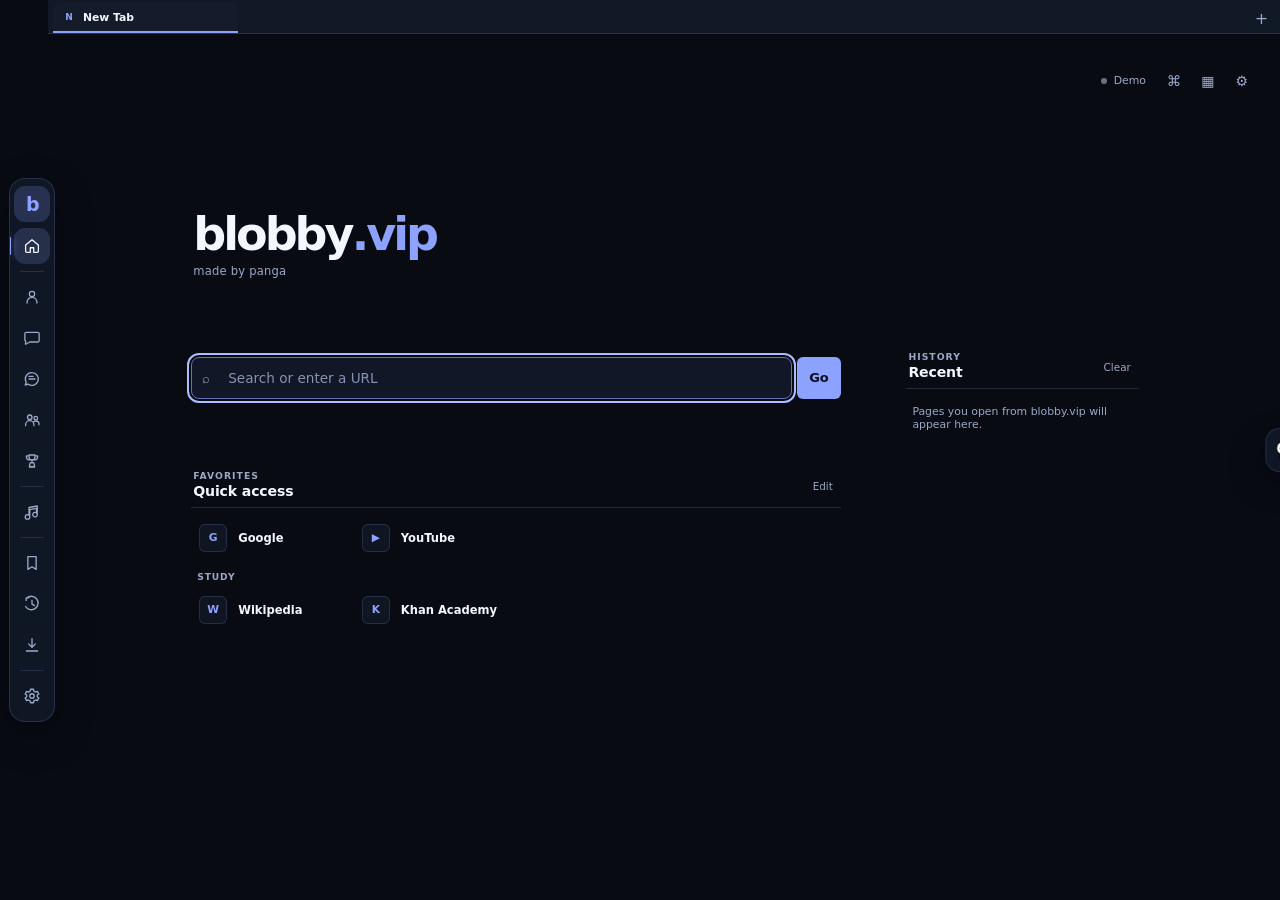
==== commit 45207236: "Add files via upload" ====
--- a/index.html
+++ b/index.html
@@ -16,83 +16,32 @@
   <meta name="description" content="blobby.vip — a fast, customizable browser controller for MIT App Inventor.">
   <title>blobby.vip</title>
   <link rel="icon" href="data:image/svg+xml,%3Csvg xmlns='http://www.w3.org/2000/svg' viewBox='0 0 64 64'%3E%3Crect width='64' height='64' rx='18' fill='%238da2ff'/%3E%3Ctext x='17' y='47' font-size='48' font-family='Arial' font-weight='700' fill='%23080a12'%3Eb%3C/text%3E%3C/svg%3E">
-  <link rel="stylesheet" href="./style.css?v=product-redesign-20261104-1">
-  <link rel="stylesheet" href="./sidebar.css?v=product-redesign-20261104-1">
-  <link rel="stylesheet" href="./license.css?v=product-redesign-20261104-1">
-  <link rel="stylesheet" href="./chat.css?v=product-redesign-20261104-1">
-  <link rel="stylesheet" href="./profile.css?v=product-redesign-20261104-1">
-  <link rel="stylesheet" href="./chat-shell-fix.css?v=product-redesign-20261104-1">
-  <link rel="stylesheet" href="./dm.css?v=product-redesign-20261104-1">
-  <link rel="stylesheet" href="./group.css?v=product-redesign-20261104-1">
-  <link rel="stylesheet" href="./leaderboard.css?v=product-redesign-20261104-1">
-  <link rel="stylesheet" href="./performance.css?v=product-redesign-20261104-1">
-  <link rel="stylesheet" href="./global-notice.css?v=product-redesign-20261104-1">
-  <script src="./core.js?v=product-redesign-20261104-1"></script>
-  <script src="./performance.js?v=product-redesign-20261104-1"></script>
-  <script src="./themes.js?v=product-redesign-20261104-1"></script>
-  <script src="./browser-bridge.js?v=product-redesign-20261104-1"></script>
-  <script src="./effects.js?v=product-redesign-20261104-1"></script>
-  <script src="./cursor.js?v=product-redesign-20261104-1"></script>
-  <script src="./layout.js?v=product-redesign-20261104-1"></script>
-  <script src="./config.js?v=product-redesign-20261104-1"></script>
-  <script src="./features.js?v=product-redesign-20261104-1" defer></script>
-  <script src="./sidebar.js?v=product-redesign-20261104-1" defer></script>
-  <script src="./license.js?v=product-redesign-20261104-1" defer></script>
-  <script src="./global-notice.js?v=product-redesign-20261104-1" defer></script>
-  <script src="./chat.js?v=product-redesign-20261104-1" defer></script>
-  <script src="./activity.js?v=product-redesign-20261104-1" defer></script>
+  <link rel="stylesheet" href="./style.css?v=original-ui-rollback-20261023-1">
+  <link rel="stylesheet" href="./sidebar.css?v=original-ui-rollback-20261023-1">
+  <link rel="stylesheet" href="./chat.css?v=original-ui-rollback-20261023-1">
+  <link rel="stylesheet" href="./profile.css?v=original-ui-rollback-20261023-1">
+  <link rel="stylesheet" href="./chat-shell-fix.css?v=original-ui-rollback-20261023-1">
+  <link rel="stylesheet" href="./dm.css?v=original-ui-rollback-20261023-1">
+  <link rel="stylesheet" href="./group.css?v=original-ui-rollback-20261023-1">
+  <link rel="stylesheet" href="./leaderboard.css?v=original-ui-rollback-20261023-1">
+  <link rel="stylesheet" href="./performance.css?v=original-ui-rollback-20261023-1">
+  <link rel="stylesheet" href="./global-notice.css?v=original-ui-rollback-20261023-1">
+  <script src="./core.js?v=original-ui-rollback-20261023-1"></script>
+  <script src="./performance.js?v=original-ui-rollback-20261023-1"></script>
+  <script src="./themes.js?v=original-ui-rollback-20261023-1"></script>
+  <script src="./browser-bridge.js?v=original-ui-rollback-20261023-1"></script>
+  <script src="./effects.js?v=original-ui-rollback-20261023-1"></script>
+  <script src="./cursor.js?v=original-ui-rollback-20261023-1"></script>
+  <script src="./layout.js?v=original-ui-rollback-20261023-1"></script>
+  <script src="./config.js?v=original-ui-rollback-20261023-1"></script>
+  <script src="./features.js?v=original-ui-rollback-20261023-1" defer></script>
+  <script src="./sidebar.js?v=original-ui-rollback-20261023-1" defer></script>
+  <script src="./app.js?v=keyless-20261109-1" defer></script>
+  <script src="./global-notice.js?v=original-ui-rollback-20261023-1" defer></script>
+  <script src="./chat.js?v=original-ui-rollback-20261023-1" defer></script>
+  <script src="./activity.js?v=original-ui-rollback-20261023-1" defer></script>
 </head>
-<body data-license-state="booting" data-license-ui="idle">
-  <svg class="ui-icon-sprite" aria-hidden="true">
-    <symbol id="i-command" viewBox="0 0 24 24"><path d="M9 6.5H6.5a2.5 2.5 0 1 1 2.5-2.5V20a2.5 2.5 0 1 1-2.5-2.5H17.5A2.5 2.5 0 1 1 15 20V4a2.5 2.5 0 1 1 2.5 2.5Z"/></symbol>
-    <symbol id="i-grid" viewBox="0 0 24 24"><rect x="4" y="4" width="6" height="6" rx="1"/><rect x="14" y="4" width="6" height="6" rx="1"/><rect x="4" y="14" width="6" height="6" rx="1"/><rect x="14" y="14" width="6" height="6" rx="1"/></symbol>
-    <symbol id="i-settings" viewBox="0 0 24 24"><circle cx="12" cy="12" r="3"/><path d="M19.1 13.3a7.6 7.6 0 0 0 0-2.6l2-1.5-2-3.4-2.5 1a8.6 8.6 0 0 0-2.2-1.3L14 3h-4l-.4 2.5a8.6 8.6 0 0 0-2.2 1.3l-2.5-1-2 3.4 2 1.5a7.6 7.6 0 0 0 0 2.6l-2 1.5 2 3.4 2.5-1a8.6 8.6 0 0 0 2.2 1.3L10 21h4l.4-2.5a8.6 8.6 0 0 0 2.2-1.3l2.5 1 2-3.4Z"/></symbol>
-    <symbol id="i-back" viewBox="0 0 24 24"><path d="m14.5 6-6 6 6 6"/></symbol>
-    <symbol id="i-forward" viewBox="0 0 24 24"><path d="m9.5 6 6 6-6 6"/></symbol>
-    <symbol id="i-refresh" viewBox="0 0 24 24"><path d="M20 11a8 8 0 1 0-2.3 5.7"/><path d="M20 5v6h-6"/></symbol>
-    <symbol id="i-home" viewBox="0 0 24 24"><path d="M3.5 10.5 12 3.8l8.5 6.7v9H14v-5H10v5H3.5Z"/></symbol>
-    <symbol id="i-search" viewBox="0 0 24 24"><circle cx="10.8" cy="10.8" r="6.6"/><path d="m16 16 4.2 4.2"/></symbol>
-    <symbol id="i-close" viewBox="0 0 24 24"><path d="m6 6 12 12M18 6 6 18"/></symbol>
-    <symbol id="i-star" viewBox="0 0 24 24"><path d="m12 3 2.7 5.5 6 .9-4.3 4.2 1 6-5.4-2.9-5.4 2.9 1-6-4.3-4.2 6-.9Z"/></symbol>
-    <symbol id="i-external" viewBox="0 0 24 24"><path d="M14 4h6v6M20 4l-9 9"/><path d="M18 13v6a1 1 0 0 1-1 1H5a1 1 0 0 1-1-1V7a1 1 0 0 1 1-1h6"/></symbol>
-    <symbol id="i-panel" viewBox="0 0 24 24"><rect x="3.5" y="4" width="17" height="16" rx="2"/><path d="M8.5 4v16"/></symbol>
-    <symbol id="i-menu" viewBox="0 0 24 24"><circle cx="12" cy="5" r="1" fill="currentColor" stroke="none"/><circle cx="12" cy="12" r="1" fill="currentColor" stroke="none"/><circle cx="12" cy="19" r="1" fill="currentColor" stroke="none"/></symbol>
-    <symbol id="i-plus" viewBox="0 0 24 24"><path d="M12 5v14M5 12h14"/></symbol>
-    <symbol id="i-arrow-right" viewBox="0 0 24 24"><path d="M5 12h14M14 7l5 5-5 5"/></symbol>
-    <symbol id="i-chat" viewBox="0 0 24 24"><path d="M4 5.5h16v11H9l-5 3v-14Z"/></symbol>
-    <symbol id="i-bell" viewBox="0 0 24 24"><path d="M6.5 16.5h11l-1.5-2V10a4 4 0 0 0-8 0v4.5l-1.5 2Z"/><path d="M10 19a2.2 2.2 0 0 0 4 0"/></symbol>
-    <symbol id="i-smile" viewBox="0 0 24 24"><circle cx="12" cy="12" r="8"/><path d="M8.5 10h.01M15.5 10h.01M8.5 14c1 1.2 2.1 1.8 3.5 1.8s2.5-.6 3.5-1.8"/></symbol>
-    <symbol id="i-paperclip" viewBox="0 0 24 24"><path d="m8.5 12.5 6.8-6.8a3.2 3.2 0 0 1 4.5 4.5l-8.7 8.7a5 5 0 0 1-7.1-7.1l8.1-8.1"/></symbol>
-    <symbol id="i-image" viewBox="0 0 24 24"><rect x="3.5" y="4.5" width="17" height="15" rx="2"/><circle cx="9" cy="10" r="1.5"/><path d="m5 17 4.5-4 3 2.5 2.5-2 4 3.5"/></symbol>
-    <symbol id="i-arrow-left" viewBox="0 0 24 24"><path d="M19 12H5M10 7l-5 5 5 5"/></symbol>
-    <symbol id="i-music" viewBox="0 0 24 24"><path d="M9 18.5a3 3 0 1 1-3-3c.7 0 1.4.2 2 .7V6l11-2v11.5a3 3 0 1 1-1-2.2V7.1L9 8.7Z"/></symbol>
-    <symbol id="i-volume" viewBox="0 0 24 24"><path d="M5 9h4l4-4v14l-4-4H5Z"/><path d="M16 9a4 4 0 0 1 0 6M18.5 6.5a8 8 0 0 1 0 11"/></symbol>
-    <symbol id="i-play" viewBox="0 0 24 24"><path d="m9 6 9 6-9 6Z"/></symbol>
-    <symbol id="i-pause" viewBox="0 0 24 24"><path d="M9 6v12M15 6v12"/></symbol>
-    <symbol id="i-shuffle" viewBox="0 0 24 24"><path d="M4 7h3c5 0 5 10 10 10h3M17 14l3 3-3 3M4 17h3c2.2 0 3.5-1.9 4.7-4M16 7h4M17 4l3 3-3 3"/></symbol>
-    <symbol id="i-repeat" viewBox="0 0 24 24"><path d="M17 6H8a4 4 0 0 0-4 4v1M17 3l3 3-3 3M7 18h9a4 4 0 0 0 4-4v-1M7 21l-3-3 3-3"/></symbol>
-    <symbol id="i-list" viewBox="0 0 24 24"><path d="M9 6h11M9 12h11M9 18h11M4 6h.01M4 12h.01M4 18h.01"/></symbol>
-    <symbol id="i-library" viewBox="0 0 24 24"><path d="M5 4h4v16H5ZM11 4h4v16h-4ZM17 6h3v14h-3Z"/></symbol>
-    <symbol id="i-users" viewBox="0 0 24 24"><circle cx="9" cy="9" r="3"/><circle cx="17" cy="10" r="2.3"/><path d="M3.5 19c.5-3.2 2.4-5 5.5-5s5 1.8 5.5 5M14.5 15c2.8-.6 5 .8 6 3"/></symbol>
-    <symbol id="i-file" viewBox="0 0 24 24"><path d="M6 3.5h8l4 4V20H6Z"/><path d="M14 3.5V8h4"/></symbol>
-  </svg>
-  <section id="licenseGate" class="license-gate" aria-labelledby="licenseTitle">
-    <div class="license-card">
-      <div class="license-brand"><span class="license-brand-dot" aria-hidden="true"></span><span>blobby.vip</span></div>
-      <h1 id="licenseTitle">Welcome.</h1>
-      <p>Enter your access key to continue to blobby.vip.</p>
-      <form id="licenseForm" class="license-form" novalidate>
-        <label for="licenseKeyInput">Access key</label>
-        <input id="licenseKeyInput" class="license-key-input" type="text" inputmode="text" autocomplete="off" autocapitalize="characters" spellcheck="false" maxlength="39" placeholder="BLOBBY-____-____-____-____" aria-describedby="licenseStatus licenseDetail">
-        <button id="licenseSubmit" class="license-submit" type="submit">Unlock blobby</button>
-      </form>
-      <div class="license-feedback" role="status" aria-live="polite">
-        <strong id="licenseStatus">Starting secure access…</strong>
-        <span id="licenseDetail"></span>
-      </div>
-      <div class="license-meta"><span>One key · one active installation</span><a id="licenseSupport" href="#" hidden>Contact admin</a></div>
-    </div>
-  </section>
+<body>
   <div id="backgroundLayer" class="background-layer" aria-hidden="true"></div>
   <div id="ambientLayer" class="ambient-layer" aria-hidden="true">
     <div class="aurora-layer"></div><div class="fog-layer"></div><div class="wave-layer"></div><div class="cloud-layer"></div><div class="digital-grid-layer"></div><div class="neon-horizon-layer"></div><div class="liquid-layer"></div><div class="light-rays-layer"></div>
@@ -112,24 +61,24 @@
     <header id="topbar" class="shell-block utility-card" data-layout-item="topbar">
       <button class="drag-handle" type="button" aria-label="Move utility controls" title="Move">✥</button><button class="resize-handle" type="button" aria-label="Resize utility controls" title="Resize">⌟</button>
       <div class="utility-status"><span class="status-dot"></span><span id="bridgeBadge">Demo</span><span id="performanceBadge" class="mode-chip" hidden>Performance</span></div>
-      <div class="topbar-actions"><button id="commandButton" class="icon-button" type="button" title="Command palette" aria-label="Command palette"><svg class="ui-icon"><use href="#i-command"/></svg></button><button id="layoutEditButton" class="icon-button" type="button" title="Edit layout" aria-label="Edit layout"><svg class="ui-icon"><use href="#i-grid"/></svg></button><button id="settingsButton" class="icon-button" type="button" title="Settings" aria-label="Open settings"><svg class="ui-icon"><use href="#i-settings"/></svg></button></div>
+      <div class="topbar-actions"><button id="commandButton" class="icon-button" type="button" title="Command palette" aria-label="Command palette">⌘</button><button id="layoutEditButton" class="icon-button" type="button" title="Edit layout" aria-label="Edit layout">▦</button><button id="settingsButton" class="icon-button" type="button" title="Settings" aria-label="Open settings">⚙</button></div>
     </header>
 
     <section id="addressbarBlock" class="shell-block address-block" data-layout-item="addressbar">
       <button class="drag-handle" type="button" aria-label="Move search bar" title="Move">✥</button><button class="resize-handle" type="button" aria-label="Resize search bar" title="Resize">⌟</button>
       <form id="addressForm" class="address-form" role="search">
         <div class="nav-cluster" aria-label="Navigation">
-          <button id="backButton" class="nav-button" type="button" aria-label="Back" title="Back"><svg class="ui-icon"><use href="#i-back"/></svg></button>
-          <button id="forwardButton" class="nav-button" type="button" aria-label="Forward" title="Forward"><svg class="ui-icon"><use href="#i-forward"/></svg></button>
-          <button id="refreshButton" class="nav-button" type="button" aria-label="Refresh" title="Refresh"><svg class="ui-icon"><use href="#i-refresh"/></svg></button>
-          <button id="homeButton" class="nav-button" type="button" aria-label="Home" title="Home"><svg class="ui-icon"><use href="#i-home"/></svg></button>
+          <button id="backButton" class="nav-button" type="button" aria-label="Back" title="Back">←</button>
+          <button id="forwardButton" class="nav-button" type="button" aria-label="Forward" title="Forward">→</button>
+          <button id="refreshButton" class="nav-button" type="button" aria-label="Refresh" title="Refresh">↻</button>
+          <button id="homeButton" class="nav-button" type="button" aria-label="Home" title="Home">⌂</button>
         </div>
-        <div class="omnibox-wrap"><span class="omnibox-icon" aria-hidden="true"><svg class="ui-icon sm"><use href="#i-search"/></svg></span><input id="addressBar" class="omnibox" aria-label="Search or enter address" placeholder="Search or enter a URL" autocomplete="off" spellcheck="false"><button id="clearAddressButton" class="omnibox-clear" type="button" aria-label="Clear address" title="Clear"><svg class="ui-icon sm"><use href="#i-close"/></svg></button></div>
-        <button id="bookmarkPageButton" class="nav-button browser-only-control" type="button" aria-label="Bookmark this page" title="Bookmark this page"><svg class="ui-icon"><use href="#i-star"/></svg></button>
-        <button class="go-button" type="submit" aria-label="Go"><svg class="ui-icon"><use href="#i-arrow-right"/></svg></button>
-        <button id="externalButton" class="nav-button external-button" type="button" aria-label="Open externally" title="Open externally"><svg class="ui-icon"><use href="#i-external"/></svg></button>
-        <button id="sidebarBrowserButton" class="nav-button browser-only-control blobby-sidebar-browser-button" type="button" aria-label="Open Blobby sidebar" title="Blobby sidebar"><svg class="ui-icon"><use href="#i-panel"/></svg></button>
-        <button id="browserMenuButton" class="nav-button browser-only-control" type="button" aria-label="Browser menu" title="Browser menu"><svg class="ui-icon"><use href="#i-menu"/></svg></button>
+        <div class="omnibox-wrap"><span class="omnibox-icon" aria-hidden="true">⌕</span><input id="addressBar" class="omnibox" aria-label="Search or enter address" placeholder="Search or enter a URL" autocomplete="off" spellcheck="false"><button id="clearAddressButton" class="omnibox-clear" type="button" aria-label="Clear address" title="Clear">×</button></div>
+        <button id="bookmarkPageButton" class="nav-button browser-only-control" type="button" aria-label="Bookmark this page" title="Bookmark this page">☆</button>
+        <button class="go-button" type="submit" aria-label="Go">Go</button>
+        <button id="externalButton" class="nav-button external-button" type="button" aria-label="Open externally" title="Open externally">↗</button>
+        <button id="sidebarBrowserButton" class="nav-button browser-only-control blobby-sidebar-browser-button" type="button" aria-label="Open Blobby sidebar" title="Blobby sidebar">◫</button>
+        <button id="browserMenuButton" class="nav-button browser-only-control" type="button" aria-label="Browser menu" title="Browser menu">⋮</button>
       </form>
       <div id="browserMenu" class="browser-menu" hidden>
         <button id="menuNewTab" type="button">New tab <span>Ctrl+T</span></button>
@@ -148,7 +97,7 @@
 
     <section id="bookmarksBar" class="bookmarks-bar browser-only" aria-label="Bookmarks bar" hidden>
       <div id="bookmarkList" class="bookmark-list hide-scrollbar"></div>
-      <button id="addBookmarkButton" class="bookmark-add" type="button" aria-label="Add bookmark" title="Add bookmark"><svg class="ui-icon sm"><use href="#i-plus"/></svg></button>
+      <button id="addBookmarkButton" class="bookmark-add" type="button" aria-label="Add bookmark" title="Add bookmark">+</button>
       <div id="bookmarkFolderMenu" class="bookmark-folder-menu" hidden></div>
     </section>
 
@@ -174,7 +123,7 @@
 
     <section id="previewBlock" class="shell-block home-widget preview-card" data-layout-item="preview" hidden>
       <button class="drag-handle" type="button" aria-label="Move preview" title="Move">✥</button><button class="resize-handle" type="button" aria-label="Resize preview" title="Resize">⌟</button>
-      <div class="preview-icon"><svg class="ui-icon"><use href="#i-external"/></svg></div><div><span class="eyebrow">Desktop preview</span><h2 id="previewTitle">Ready to browse</h2><p id="previewUrl">MIT App Inventor opens the actual page in its browser WebViewer.</p></div><button id="previewExternal" class="go-button" type="button">Open</button>
+      <div class="preview-icon">↗</div><div><span class="eyebrow">Desktop preview</span><h2 id="previewTitle">Ready to browse</h2><p id="previewUrl">MIT App Inventor opens the actual page in its browser WebViewer.</p></div><button id="previewExternal" class="go-button" type="button">Open</button>
     </section>
 
     <aside id="layoutToolbar" class="layout-toolbar" hidden aria-label="Layout editor">
@@ -186,17 +135,17 @@
 
   <dialog id="settingsDialog" class="settings-dialog" aria-labelledby="settingsTitle">
     <div class="settings-shell">
-      <header class="settings-header"><div><span class="eyebrow">blobby.vip preferences</span><h2 id="settingsTitle">Settings</h2></div><div class="settings-header-actions"><div class="settings-search-wrap"><span><svg class="ui-icon sm"><use href="#i-search"/></svg></span><input id="settingsSearch" type="search" placeholder="Search settings" aria-label="Search settings"></div><button class="icon-button" data-close="settingsDialog" aria-label="Close settings"><svg class="ui-icon"><use href="#i-close"/></svg></button></div></header>
+      <header class="settings-header"><div><span class="eyebrow">blobby.vip preferences</span><h2 id="settingsTitle">Settings</h2></div><div class="settings-header-actions"><div class="settings-search-wrap"><span>⌕</span><input id="settingsSearch" type="search" placeholder="Search settings" aria-label="Search settings"></div><button class="icon-button" data-close="settingsDialog" aria-label="Close settings">×</button></div></header>
       <div class="settings-body"><nav id="settingsNav" class="settings-nav hide-scrollbar" aria-label="Settings categories"></nav><main id="settingsPanels" class="settings-panels hide-scrollbar"></main></div>
       <footer class="settings-footer"><span id="saveStatus">Saved automatically</span><button data-close="settingsDialog" class="go-button" type="button">Done</button></footer>
     </div>
   </dialog>
 
-  <dialog id="commandDialog" class="command-dialog" aria-labelledby="commandTitle"><div class="command-shell"><div class="command-search"><span><svg class="ui-icon"><use href="#i-command"/></svg></span><input id="commandSearch" autocomplete="off" placeholder="Type a command…" aria-label="Command search"></div><div id="commandList" class="command-list hide-scrollbar"></div><small>Enter to run · Esc to close</small></div></dialog>
+  <dialog id="commandDialog" class="command-dialog" aria-labelledby="commandTitle"><div class="command-shell"><div class="command-search"><span>⌘</span><input id="commandSearch" autocomplete="off" placeholder="Type a command…" aria-label="Command search"></div><div id="commandList" class="command-list hide-scrollbar"></div><small>Enter to run · Esc to close</small></div></dialog>
 
-  <dialog id="shortcutDialog" class="small-dialog" aria-labelledby="shortcutTitle"><form id="shortcutForm" class="dialog-content"><header class="dialog-title"><div><span class="eyebrow">Quick access</span><h2 id="shortcutTitle">Shortcut</h2></div><button class="icon-button" type="button" data-close="shortcutDialog" aria-label="Close"><svg class="ui-icon"><use href="#i-close"/></svg></button></header><label>Name<input id="shortcutName" maxlength="32" required placeholder="YouTube"></label><label>Website<input id="shortcutUrl" required placeholder="youtube.com"></label><label>Folder<input id="shortcutFolder" maxlength="24" placeholder="Optional, e.g. Study"></label><label>Icon<input id="shortcutIcon" maxlength="4" placeholder="YT"></label><input id="shortcutIndex" type="hidden" value="-1"><p id="shortcutError" class="error" role="alert"></p><div class="dialog-actions"><button id="deleteShortcutButton" class="danger-button" type="button" hidden>Delete</button><span></span><button type="button" data-close="shortcutDialog">Cancel</button><button class="go-button" type="submit">Save</button></div></form></dialog>
+  <dialog id="shortcutDialog" class="small-dialog" aria-labelledby="shortcutTitle"><form id="shortcutForm" class="dialog-content"><header class="dialog-title"><div><span class="eyebrow">Quick access</span><h2 id="shortcutTitle">Shortcut</h2></div><button class="icon-button" type="button" data-close="shortcutDialog" aria-label="Close">×</button></header><label>Name<input id="shortcutName" maxlength="32" required placeholder="YouTube"></label><label>Website<input id="shortcutUrl" required placeholder="youtube.com"></label><label>Folder<input id="shortcutFolder" maxlength="24" placeholder="Optional, e.g. Study"></label><label>Icon<input id="shortcutIcon" maxlength="4" placeholder="YT"></label><input id="shortcutIndex" type="hidden" value="-1"><p id="shortcutError" class="error" role="alert"></p><div class="dialog-actions"><button id="deleteShortcutButton" class="danger-button" type="button" hidden>Delete</button><span></span><button type="button" data-close="shortcutDialog">Cancel</button><button class="go-button" type="submit">Save</button></div></form></dialog>
 
-  <dialog id="bookmarkDialog" class="small-dialog" aria-labelledby="bookmarkTitle"><form id="bookmarkForm" class="dialog-content"><header class="dialog-title"><div><span class="eyebrow">Bookmarks</span><h2 id="bookmarkTitle">Bookmark</h2></div><button class="icon-button" type="button" data-close="bookmarkDialog" aria-label="Close"><svg class="ui-icon"><use href="#i-close"/></svg></button></header><label>Name<input id="bookmarkName" maxlength="48" required placeholder="Example"></label><label>Website<input id="bookmarkUrl" required placeholder="https://example.com"></label><label>Folder<input id="bookmarkFolder" maxlength="32" placeholder="Optional folder"></label><label>Icon<input id="bookmarkIcon" maxlength="4" placeholder="E"></label><p id="bookmarkError" class="error" role="alert"></p><div class="dialog-actions"><button id="deleteBookmarkButton" class="danger-button" type="button" hidden>Delete</button><span></span><button type="button" data-close="bookmarkDialog">Cancel</button><button class="go-button" type="submit">Save</button></div></form></dialog>
+  <dialog id="bookmarkDialog" class="small-dialog" aria-labelledby="bookmarkTitle"><form id="bookmarkForm" class="dialog-content"><header class="dialog-title"><div><span class="eyebrow">Bookmarks</span><h2 id="bookmarkTitle">Bookmark</h2></div><button class="icon-button" type="button" data-close="bookmarkDialog" aria-label="Close">×</button></header><label>Name<input id="bookmarkName" maxlength="48" required placeholder="Example"></label><label>Website<input id="bookmarkUrl" required placeholder="https://example.com"></label><label>Folder<input id="bookmarkFolder" maxlength="32" placeholder="Optional folder"></label><label>Icon<input id="bookmarkIcon" maxlength="4" placeholder="E"></label><p id="bookmarkError" class="error" role="alert"></p><div class="dialog-actions"><button id="deleteBookmarkButton" class="danger-button" type="button" hidden>Delete</button><span></span><button type="button" data-close="bookmarkDialog">Cancel</button><button class="go-button" type="submit">Save</button></div></form></dialog>
 
   <dialog id="promptDialog" class="small-dialog" aria-labelledby="promptTitle"><form id="promptForm" class="dialog-content"><header class="dialog-title"><div><span class="eyebrow" id="promptEyebrow">blobby.vip</span><h2 id="promptTitle">Name</h2></div></header><p id="promptDetail" class="muted"></p><label id="promptLabel">Name<input id="promptInput" maxlength="48"></label><div class="dialog-actions"><span></span><button id="promptCancel" type="button">Cancel</button><button id="promptAccept" class="go-button" type="submit">Save</button></div></form></dialog>
 
--- a/sidebar.css
+++ b/sidebar.css
@@ -1,31 +1,69 @@
-/* Blobby navigation: flat desktop rail, no floating dock. */
-body[data-license-state]:not([data-license-state="unlocked"]) .blobby-sidebar-root{display:none!important}
+/* blobby.vip Stage 1 navigation shell
+   Lightweight by design: no libraries, no polling, no background network work. */
 .blobby-sidebar-root{position:fixed;inset:0;z-index:165;pointer-events:none;color:var(--ink);font-family:inherit}
-.blobby-sidebar-rail{position:fixed;left:0;top:0;bottom:0;width:48px;display:none;flex-direction:column;align-items:center;gap:2px;padding:38px 5px 6px;overflow-y:auto;overscroll-behavior:contain;border-right:1px solid var(--ui-border,rgba(255,255,255,.1));background:color-mix(in srgb,var(--bg) 96%,var(--panel));pointer-events:auto}
-html[data-ui-mode="home"] .blobby-sidebar-rail,html[data-ui-mode="sidebar"] .blobby-sidebar-rail{display:flex}
+.blobby-sidebar-rail{position:fixed;left:9px;top:50%;transform:translateY(-50%);width:46px;max-height:calc(100svh - 18px);display:none;flex-direction:column;align-items:center;gap:5px;padding:7px 5px;overflow-y:auto;overscroll-behavior:contain;border:1px solid color-mix(in srgb,var(--line) 82%,transparent);border-radius:16px;background:color-mix(in srgb,var(--panel) 90%,transparent);box-shadow:0 14px 38px #0005;pointer-events:auto}
+html[data-ui-mode="home"] .blobby-sidebar-rail,
+html[data-ui-mode="sidebar"] .blobby-sidebar-rail{display:flex}
 html[data-app-mode="true"][data-base-ui-mode="browser"][data-ui-mode="browser"] .blobby-sidebar-rail{display:none!important}
-html[data-app-mode="true"][data-ui-mode="chat"] .blobby-sidebar-rail,html[data-app-mode="true"][data-ui-mode="settings"] .blobby-sidebar-rail,html[data-app-mode="true"][data-ui-mode="layout"] .blobby-sidebar-rail,html[data-app-mode="true"][data-ui-mode="command"] .blobby-sidebar-rail,html[data-app-mode="true"][data-ui-mode="modal"] .blobby-sidebar-rail,html[data-app-mode="true"][data-ui-mode="menu"] .blobby-sidebar-rail{display:none!important}
+html[data-app-mode="true"][data-ui-mode="chat"] .blobby-sidebar-rail,
+html[data-app-mode="true"][data-ui-mode="settings"] .blobby-sidebar-rail,
+html[data-app-mode="true"][data-ui-mode="layout"] .blobby-sidebar-rail,
+html[data-app-mode="true"][data-ui-mode="command"] .blobby-sidebar-rail,
+html[data-app-mode="true"][data-ui-mode="modal"] .blobby-sidebar-rail,
+html[data-app-mode="true"][data-ui-mode="menu"] .blobby-sidebar-rail{display:none!important}
 html:not([data-app-mode="true"])[data-base-ui-mode="browser"] .blobby-sidebar-rail{display:flex}
+html[data-glass="true"]:not([data-performance="true"]) .blobby-sidebar-rail,
+html[data-glass="true"]:not([data-performance="true"]) .blobby-sidebar-panel{backdrop-filter:blur(min(var(--blur),14px));-webkit-backdrop-filter:blur(min(var(--blur),14px))}
 
-.blobby-sidebar-brand,.blobby-sidebar-button,.blobby-sidebar-close{position:relative;width:36px;height:34px;min-height:34px;display:grid;place-items:center;border:0;border-radius:6px;background:transparent;color:var(--muted);padding:0;flex:0 0 auto}
-.blobby-sidebar-brand{position:absolute;top:3px;left:6px;margin:0;color:var(--ink);font-size:16px;font-weight:800;letter-spacing:-.07em}.blobby-sidebar-brand span{width:24px;height:24px;display:grid;place-items:center;border:1px solid color-mix(in srgb,var(--line) 86%,transparent);border-radius:6px;background:var(--panel)}
-.blobby-sidebar-brand:hover,.blobby-sidebar-button:hover{background:var(--ui-hover,color-mix(in srgb,var(--panel2) 62%,transparent));color:var(--ink)}
-.blobby-sidebar-button[data-active="true"]{color:var(--ink);background:color-mix(in srgb,var(--accent) 8%,transparent)}
-.blobby-sidebar-button[data-active="true"]::before{content:"";position:absolute;left:-5px;top:8px;width:2px;height:18px;background:var(--accent)}
-.blobby-sidebar-icon{width:17px;height:17px;display:grid;place-items:center;pointer-events:none}.blobby-sidebar-icon svg{width:17px;height:17px;display:block;fill:none;stroke:currentColor;stroke-width:1.65;stroke-linecap:round;stroke-linejoin:round}.blobby-sidebar-close .blobby-sidebar-icon svg{width:15px;height:15px}.blobby-sidebar-separator{width:20px;height:1px;flex:0 0 1px;margin:3px 0;background:color-mix(in srgb,var(--line) 70%,transparent)}.blobby-sidebar-soon{position:absolute;right:6px;top:6px;width:4px;height:4px;border-radius:50%;background:var(--accent)}
+.blobby-sidebar-brand,.blobby-sidebar-button,.blobby-sidebar-close{position:relative;width:36px;height:36px;min-height:36px;display:grid;place-items:center;border:0;border-radius:11px;background:transparent;color:var(--muted);padding:0;flex:0 0 auto}
+.blobby-sidebar-brand{margin-bottom:1px;background:color-mix(in srgb,var(--accent) 14%,var(--panel2));color:var(--accent);font-size:19px;font-weight:900;letter-spacing:-.08em}
+.blobby-sidebar-brand:hover,.blobby-sidebar-button:hover,.blobby-sidebar-button[data-active="true"]{background:color-mix(in srgb,var(--accent) 12%,var(--panel2));color:var(--ink)}
+.blobby-sidebar-button[data-active="true"]::before{content:"";position:absolute;left:-5px;top:9px;width:2px;height:18px;border-radius:99px;background:var(--accent);box-shadow:0 0 8px color-mix(in srgb,var(--accent) 70%,transparent)}
+.blobby-sidebar-icon{width:18px;height:18px;display:grid;place-items:center;pointer-events:none}
+.blobby-sidebar-icon svg{width:18px;height:18px;display:block;fill:none;stroke:currentColor;stroke-width:1.75;stroke-linecap:round;stroke-linejoin:round}
+.blobby-sidebar-close .blobby-sidebar-icon svg{width:16px;height:16px}
+.blobby-sidebar-separator{width:24px;height:1px;flex:0 0 1px;margin:2px 0;background:color-mix(in srgb,var(--line) 78%,transparent)}
+.blobby-sidebar-soon{position:absolute;right:5px;top:5px;width:5px;height:5px;border-radius:50%;background:color-mix(in srgb,var(--accent2) 82%,white);box-shadow:0 0 0 2px color-mix(in srgb,var(--panel) 94%,transparent)}
 
-@media(hover:hover) and (pointer:fine){.blobby-sidebar-brand::after,.blobby-sidebar-button::after{content:attr(data-label);position:absolute;left:42px;top:50%;transform:translateY(-50%) translateX(-2px);z-index:4;max-width:190px;padding:4px 7px;border:1px solid var(--ui-border,var(--line));border-radius:6px;background:var(--ui-surface,var(--panel));color:var(--ink);box-shadow:0 8px 24px #0006;font-size:10px;font-weight:600;white-space:nowrap;opacity:0;visibility:hidden;pointer-events:none;transition:opacity .1s ease,transform .1s ease,visibility .1s}.blobby-sidebar-brand:hover::after,.blobby-sidebar-button:hover::after{opacity:1;visibility:visible;transform:translateY(-50%)}}
+@media(hover:hover) and (pointer:fine){
+ .blobby-sidebar-brand::after,.blobby-sidebar-button::after{content:attr(data-label);position:absolute;left:46px;top:50%;transform:translateY(-50%) translateX(-3px);z-index:4;max-width:190px;padding:5px 8px;border:1px solid var(--line);border-radius:8px;background:color-mix(in srgb,var(--panel) 97%,var(--bg));color:var(--ink);box-shadow:0 8px 22px #0005;font-size:10px;font-weight:650;letter-spacing:0;white-space:nowrap;opacity:0;visibility:hidden;pointer-events:none;transition:opacity .12s ease,transform .12s ease,visibility .12s}
+ .blobby-sidebar-brand:hover::after,.blobby-sidebar-button:hover::after{opacity:1;visibility:visible;transform:translateY(-50%) translateX(0)}
+}
 
-.blobby-sidebar-backdrop{position:fixed;inset:0;display:block;border:0;background:#02040a55;opacity:0;visibility:hidden;pointer-events:none;padding:0;transition:opacity calc(.14s/var(--animation-speed)) ease,visibility calc(.14s/var(--animation-speed)) ease}
-.blobby-sidebar-panel{position:fixed;left:48px;top:0;bottom:0;width:min(330px,calc(100vw - 48px));display:grid;grid-template-rows:52px minmax(0,1fr);overflow:hidden;border:0;border-right:1px solid var(--ui-border,var(--line));border-radius:0;background:var(--ui-surface,var(--panel));box-shadow:14px 0 34px #0005;opacity:0;visibility:hidden;transform:translate3d(-8px,0,0);pointer-events:none;transition:opacity calc(.14s/var(--animation-speed)) ease,transform calc(.16s/var(--animation-speed)) ease,visibility calc(.16s/var(--animation-speed)) ease}
-.blobby-sidebar-root[data-open="true"] .blobby-sidebar-backdrop{opacity:1;visibility:visible;pointer-events:auto}.blobby-sidebar-root[data-open="true"] .blobby-sidebar-panel{opacity:1;visibility:visible;transform:none;pointer-events:auto}.blobby-sidebar-root[data-open="true"] .blobby-sidebar-rail{z-index:3}
-.blobby-sidebar-panel-head{min-height:52px;display:flex;align-items:center;gap:8px;padding:8px 8px 8px 12px;border-bottom:1px solid var(--ui-border,var(--line))}.blobby-sidebar-heading{min-width:0;flex:1}.blobby-sidebar-heading h2{margin:1px 0 0;font-size:14px;letter-spacing:-.02em;font-weight:650}.blobby-sidebar-eyebrow{display:block;color:var(--muted);font-size:8px;font-weight:700;letter-spacing:.11em;text-transform:uppercase}.blobby-sidebar-close{color:var(--muted)}.blobby-sidebar-close:hover{background:var(--ui-hover,var(--panel2));color:var(--ink)}
-.blobby-sidebar-panel-body{min-height:0;overflow-y:auto;overscroll-behavior:contain;padding:12px;display:grid;align-content:start;gap:12px}.blobby-sidebar-intro{display:grid;grid-template-columns:30px minmax(0,1fr);gap:9px;align-items:start;padding:0 0 12px;border:0;border-bottom:1px solid color-mix(in srgb,var(--line) 62%,transparent);border-radius:0;background:transparent}.blobby-sidebar-intro>.blobby-sidebar-icon{width:30px;height:30px;border-radius:6px;border:1px solid var(--ui-border,var(--line));background:transparent;color:var(--accent)}.blobby-sidebar-intro>.blobby-sidebar-icon svg{width:17px;height:17px}.blobby-sidebar-copy{margin:0;color:var(--muted);font-size:10.5px;line-height:1.5}
-.blobby-sidebar-status-grid{display:grid;gap:1px}.blobby-sidebar-status-card{min-height:42px;display:grid;grid-template-columns:26px minmax(0,1fr);align-items:center;gap:8px;width:100%;padding:5px 6px;border:0;border-radius:6px;background:transparent;color:var(--ink);text-align:left}.blobby-sidebar-status-card:hover{background:var(--ui-hover,color-mix(in srgb,var(--panel2) 50%,transparent))}.blobby-sidebar-status-card>.blobby-sidebar-icon{color:var(--muted);width:26px;height:26px;border-radius:0;background:transparent}.blobby-sidebar-status-card span:not(.blobby-sidebar-icon){display:grid;gap:1px}.blobby-sidebar-status-card strong{font-size:10.5px;font-weight:600}.blobby-sidebar-status-card small{font-size:9px;color:var(--muted)}.blobby-sidebar-note{margin:0;padding:9px 0;border:0;border-top:1px solid color-mix(in srgb,var(--line) 62%,transparent);background:transparent;color:var(--muted);font-size:9.5px;line-height:1.5;border-radius:0}
+.blobby-sidebar-backdrop{position:fixed;inset:0;display:block;border:0;background:#02040a55;opacity:0;visibility:hidden;pointer-events:none;padding:0;transition:opacity calc(.16s/var(--animation-speed)) ease,visibility calc(.16s/var(--animation-speed)) ease}
+.blobby-sidebar-panel{position:fixed;left:64px;top:9px;bottom:9px;width:min(350px,calc(100vw - 76px));display:grid;grid-template-rows:auto minmax(0,1fr);overflow:hidden;border:1px solid color-mix(in srgb,var(--line) 88%,transparent);border-radius:18px;background:color-mix(in srgb,var(--panel) 96%,var(--bg));box-shadow:0 18px 56px #0008;opacity:0;visibility:hidden;transform:translate3d(-10px,0,0);pointer-events:none;transition:opacity calc(.18s/var(--animation-speed)) ease,transform calc(.18s/var(--animation-speed)) ease,visibility calc(.18s/var(--animation-speed)) ease}
+.blobby-sidebar-root[data-open="true"] .blobby-sidebar-backdrop{opacity:1;visibility:visible;pointer-events:auto}
+.blobby-sidebar-root[data-open="true"] .blobby-sidebar-panel{opacity:1;visibility:visible;transform:none;pointer-events:auto}
+.blobby-sidebar-root[data-open="true"] .blobby-sidebar-rail{z-index:3}
+.blobby-sidebar-panel-head{min-height:62px;display:flex;align-items:center;gap:10px;padding:10px 10px 10px 14px;border-bottom:1px solid color-mix(in srgb,var(--line) 72%,transparent)}
+.blobby-sidebar-heading{min-width:0;flex:1}.blobby-sidebar-heading h2{margin:2px 0 0;font-size:15px;letter-spacing:-.02em}.blobby-sidebar-eyebrow{display:block;color:var(--muted);font-size:9px;font-weight:800;letter-spacing:.14em;text-transform:uppercase}
+.blobby-sidebar-close{color:var(--muted)}.blobby-sidebar-close:hover{background:var(--panel2);color:var(--ink)}
+.blobby-sidebar-panel-body{min-height:0;overflow-y:auto;overscroll-behavior:contain;padding:12px;display:grid;align-content:start;gap:12px}
+.blobby-sidebar-intro{display:grid;grid-template-columns:38px minmax(0,1fr);gap:10px;align-items:start;padding:12px;border:1px solid color-mix(in srgb,var(--line) 72%,transparent);border-radius:13px;background:color-mix(in srgb,var(--panel2) 48%,transparent)}
+.blobby-sidebar-intro>.blobby-sidebar-icon{width:36px;height:36px;border-radius:11px;background:color-mix(in srgb,var(--accent) 12%,var(--panel2));color:var(--accent)}
+.blobby-sidebar-intro>.blobby-sidebar-icon svg{width:19px;height:19px}.blobby-sidebar-copy{margin:0;color:var(--muted);font-size:11px;line-height:1.55}
+.blobby-sidebar-status-grid{display:grid;gap:6px}.blobby-sidebar-status-card{min-height:48px;display:grid;grid-template-columns:30px minmax(0,1fr);align-items:center;gap:9px;width:100%;padding:7px 9px;border:1px solid transparent;border-radius:11px;background:transparent;color:var(--ink);text-align:left}.blobby-sidebar-status-card:hover{border-color:color-mix(in srgb,var(--line) 80%,transparent);background:color-mix(in srgb,var(--panel2) 50%,transparent)}.blobby-sidebar-status-card>.blobby-sidebar-icon{color:var(--accent);width:30px;height:30px;border-radius:9px;background:color-mix(in srgb,var(--accent) 9%,transparent)}.blobby-sidebar-status-card span:not(.blobby-sidebar-icon){display:grid;gap:1px}.blobby-sidebar-status-card strong{font-size:11px}.blobby-sidebar-status-card small{font-size:9px;color:var(--muted)}
+.blobby-sidebar-note{margin:0;padding:10px 11px;border-left:2px solid color-mix(in srgb,var(--accent) 65%,transparent);background:color-mix(in srgb,var(--accent) 5%,transparent);color:var(--muted);font-size:10px;line-height:1.55;border-radius:0 9px 9px 0}
 
-/* Native browser cannot keep the full rail above the website surface. */
-.blobby-sidebar-browser-button{color:var(--muted)!important}html[data-app-mode="true"][data-browser-active="true"] .address-form{grid-template-columns:auto minmax(80px,1fr) repeat(4,auto)!important}html[data-app-mode="true"][data-browser-active="true"] #sidebarBrowserButton{display:grid!important}
-html[data-performance="true"] .blobby-sidebar-rail,html[data-performance="true"] .blobby-sidebar-panel{box-shadow:none!important}.blobby-sidebar-root *{transition-duration:.14s}
-@media(max-width:700px){html[data-app-mode="true"][data-browser-active="true"] .address-form{grid-template-columns:auto minmax(64px,1fr) repeat(3,auto)!important}.blobby-sidebar-panel{left:48px;width:calc(100vw - 48px)}.blobby-sidebar-rail{width:48px}}
-@media(max-width:460px){html[data-app-mode="true"][data-browser-active="true"] .address-form{grid-template-columns:auto minmax(52px,1fr) repeat(2,auto)!important}}
+/* In App Inventor browser mode, the full-height rail cannot remain above the
+   website WebViewer without intercepting touches. Use one compact launcher in
+   the existing browser chrome; opening it expands WebViewer_UI deliberately. */
+.blobby-sidebar-browser-button{color:var(--accent)!important}
+html[data-app-mode="true"][data-browser-active="true"] .address-form{grid-template-columns:auto minmax(80px,1fr) repeat(4,auto)!important}
+html[data-app-mode="true"][data-browser-active="true"] #sidebarBrowserButton{display:grid!important}
+
+html[data-performance="true"] .blobby-sidebar-rail,html[data-performance="true"] .blobby-sidebar-panel{backdrop-filter:none!important;-webkit-backdrop-filter:none!important;box-shadow:none!important}
+html[data-performance="true"] .blobby-sidebar-root *,html[data-reduced="true"] .blobby-sidebar-root *,html[data-animations="false"] .blobby-sidebar-root *{transition:none!important;animation:none!important}
+
+@media(max-width:700px){
+ html[data-app-mode="true"][data-browser-active="true"] .address-form{grid-template-columns:auto minmax(64px,1fr) repeat(3,auto)!important}
+ .blobby-sidebar-panel{left:59px;width:calc(100vw - 67px);top:6px;bottom:6px;border-radius:15px}
+ .blobby-sidebar-rail{left:6px;width:44px;padding-left:4px;padding-right:4px}
+ .blobby-sidebar-brand,.blobby-sidebar-button{width:34px;height:34px;min-height:34px}
+}
+@media(max-width:460px){
+ html[data-app-mode="true"][data-browser-active="true"] .address-form{grid-template-columns:auto minmax(52px,1fr) repeat(2,auto)!important}
+ .blobby-sidebar-panel{left:54px;width:calc(100vw - 60px)}
+ .blobby-sidebar-rail{left:4px;width:42px}
+}
 @media(prefers-reduced-motion:reduce){.blobby-sidebar-root *{animation:none!important;transition:none!important}}
--- a/chat.css
+++ b/chat.css
@@ -1,20 +1,365 @@
-/* Blobby community chat — compact desktop messaging surface. */
-:root{--chat-ease:cubic-bezier(.2,.72,.2,1)}
-body[data-license-state]:not([data-license-state="unlocked"]) .blobby-chat-root{display:none!important}
-.blobby-chat-root{position:fixed;inset:0;z-index:180;pointer-events:none;font-family:inherit;color:var(--ink)}.blobby-chat-edge-zone{position:fixed;right:0;top:22%;bottom:22%;width:10px;pointer-events:auto;z-index:181}.blobby-chat-handle{position:fixed;right:0;top:50%;transform:translate3d(calc(100% - 8px),-50%,0);display:flex;align-items:center;gap:6px;height:36px;padding:0 8px;border:1px solid var(--ui-border,var(--line));border-right:0;border-radius:7px 0 0 7px;background:var(--ui-surface,var(--panel));color:var(--muted);box-shadow:none;pointer-events:auto;z-index:182;transition:transform .14s var(--chat-ease),background .12s ease,color .12s ease;white-space:nowrap}.blobby-chat-edge-zone:hover~.blobby-chat-handle,.blobby-chat-handle:hover,.blobby-chat-root[data-peek="true"] .blobby-chat-handle,.blobby-chat-root[data-open="true"] .blobby-chat-handle{transform:translate3d(0,-50%,0)}.blobby-chat-handle:hover{background:var(--panel2);color:var(--ink)}.blobby-chat-handle-icon{width:15px;height:15px;display:grid;place-items:center}.blobby-chat-handle-icon .ui-icon{width:15px;height:15px}.blobby-chat-handle-label{font-size:10px;font-weight:620}.blobby-chat-unread{display:grid;place-items:center;min-width:16px;height:16px;padding:0 4px;border-radius:8px;background:var(--accent);color:#0a0f18;font-size:8px;font-weight:800}.blobby-chat-unread[hidden]{display:none!important}
-.blobby-chat-backdrop{position:fixed;inset:0;background:transparent;pointer-events:none;transition:background .14s ease}.blobby-chat-root[data-open="true"] .blobby-chat-backdrop{background:#02040aa8;pointer-events:auto}
-.blobby-chat-panel{position:fixed;left:50%;top:50%;width:min(980px,96vw);height:min(720px,92svh);overflow:hidden;border:1px solid var(--ui-border,var(--line));border-radius:10px;background:var(--ui-surface,var(--panel));box-shadow:0 18px 60px #0009;opacity:0;visibility:hidden;transform:translate(-50%,-48%) scale(.992);pointer-events:none;transition:opacity .14s ease,transform .16s var(--chat-ease),visibility 0s linear .16s}.blobby-chat-root[data-open="true"] .blobby-chat-panel{opacity:1;visibility:visible;transform:translate(-50%,-50%);pointer-events:auto;transition:opacity .14s ease,transform .16s var(--chat-ease),visibility 0s}.blobby-chat-root:not([data-open="true"]) .blobby-chat-panel,.blobby-chat-root:not([data-open="true"]) .blobby-chat-panel *{pointer-events:none!important}
-.blobby-chat-workspace{width:100%;height:100%;min-width:0;min-height:0;display:grid;grid-template-columns:180px minmax(0,1fr) 190px}.blobby-chat-channels{min-width:0;min-height:0;display:flex;flex-direction:column;padding:10px 7px 8px;border-right:1px solid var(--ui-border,var(--line));background:color-mix(in srgb,var(--bg) 38%,transparent)}.blobby-chat-community-title{display:grid;gap:1px;padding:4px 8px 13px}.blobby-chat-community-title strong{font-size:13px;letter-spacing:-.02em}.blobby-chat-community-title span{font-size:9px;color:var(--muted)}.blobby-chat-channel-group{display:grid;gap:1px;margin-bottom:11px}.blobby-chat-channel-group>small{padding:5px 8px;color:var(--muted);font-size:8px;font-weight:700;letter-spacing:.1em}.blobby-chat-channel{position:relative;width:100%;min-height:31px;display:grid;grid-template-columns:19px minmax(0,1fr) auto;align-items:center;gap:5px;padding:0 8px;border:0;border-radius:6px;background:transparent;color:var(--muted);text-align:left}.blobby-chat-channel:hover{background:var(--ui-hover,color-mix(in srgb,var(--panel2) 55%,transparent));color:var(--ink)}.blobby-chat-channel.active{background:color-mix(in srgb,var(--accent) 7%,transparent);color:var(--ink)}.blobby-chat-channel.active::before{content:"";position:absolute;left:0;top:7px;bottom:7px;width:2px;background:var(--accent)}.blobby-chat-channel b{display:grid;place-items:center;width:16px;font-size:12px;font-weight:600;color:var(--muted)}.blobby-chat-channel b .ui-icon{width:13px;height:13px}.blobby-chat-channel span{font-size:10.5px;white-space:nowrap;overflow:hidden;text-overflow:ellipsis}.blobby-chat-channel em{font-style:normal;font-size:7.5px;color:var(--muted);white-space:nowrap}.blobby-chat-channel-spacer{flex:1}.blobby-chat-self{width:100%;display:grid;grid-template-columns:28px minmax(0,1fr);align-items:center;gap:7px;padding:7px;border:0;border-top:1px solid color-mix(in srgb,var(--line) 65%,transparent);background:transparent;color:var(--ink);text-align:left}.blobby-chat-self:hover{background:var(--ui-hover,color-mix(in srgb,var(--panel2) 55%,transparent))}.blobby-chat-self-avatar{width:28px;height:28px;border-radius:50%;display:grid;place-items:center;overflow:hidden;background:var(--panel2);color:var(--accent);font-size:9px;font-weight:780}.blobby-chat-self-avatar img{width:100%;height:100%;object-fit:cover}.blobby-chat-self-copy{min-width:0}.blobby-chat-self-copy strong,.blobby-chat-self-copy small{display:block;white-space:nowrap;overflow:hidden;text-overflow:ellipsis}.blobby-chat-self-copy strong{font-size:10px;font-weight:620}.blobby-chat-self-copy small{font-size:8px;color:var(--muted);margin-top:1px}
-.blobby-chat-core{position:relative;min-width:0;min-height:0;display:grid;grid-template-rows:50px 34px minmax(0,1fr) auto auto;background:var(--panel)}.blobby-chat-head{display:grid;grid-template-columns:minmax(0,1fr) auto;gap:8px;align-items:center;padding:0 10px 0 14px;border-bottom:1px solid var(--ui-border,var(--line))}.blobby-chat-title{display:flex;align-items:center;min-width:0}.blobby-chat-title-copy{min-width:0}.blobby-chat-title-copy strong,.blobby-chat-title-copy span{display:block}.blobby-chat-title-copy strong{font-size:11.5px;font-weight:650}.blobby-chat-title-copy>span{margin-top:2px;color:var(--muted);font-size:8.5px;white-space:nowrap;overflow:hidden;text-overflow:ellipsis}.blobby-chat-hash{display:inline-grid!important;place-items:center!important;width:15px;color:var(--muted)}.blobby-chat-hash .ui-icon{width:13px;height:13px}.blobby-chat-head-actions{display:flex;align-items:center;gap:2px}.blobby-chat-icon-btn{width:30px;height:30px;display:grid;place-items:center;border:0;border-radius:6px;background:transparent;color:var(--muted);padding:0}.blobby-chat-icon-btn:hover{color:var(--ink);background:var(--ui-hover,color-mix(in srgb,var(--panel2) 55%,transparent))}.blobby-chat-icon-btn .ui-icon{width:14px;height:14px}.blobby-chat-presence-btn{display:flex;align-items:center;gap:5px;border:0;background:transparent;color:var(--muted);font-size:8.5px;padding:5px 6px;border-radius:5px}.blobby-chat-presence-btn:hover{background:var(--ui-hover,color-mix(in srgb,var(--panel2) 55%,transparent));color:var(--ink)}.blobby-chat-dot{width:6px;height:6px;border-radius:50%;background:#667183}.blobby-chat-dot[data-state="connected"]{background:#55c88a}.blobby-chat-dot[data-state="connecting"]{background:#d9ad54}.blobby-chat-dot[data-state="offline"]{background:#e76d7a}
-.blobby-chat-roombar{display:flex;align-items:center;gap:8px;padding:0 14px;border-bottom:1px solid color-mix(in srgb,var(--line) 58%,transparent);background:transparent}.blobby-chat-room-description{min-width:0;flex:1;color:var(--muted);font-size:8.5px;white-space:nowrap;overflow:hidden;text-overflow:ellipsis}.blobby-chat-room-note{color:color-mix(in srgb,var(--muted) 76%,transparent);font-size:8px;white-space:nowrap}.blobby-chat-mobile-channel{display:none;height:26px;border:1px solid var(--ui-border,var(--line));border-radius:5px;background:var(--panel2);color:var(--ink);font-size:9px}
-.blobby-chat-messages{position:relative;overflow:auto;padding:10px 12px 8px;scroll-behavior:smooth;overscroll-behavior:contain}.blobby-chat-loading,.blobby-chat-empty{padding:28px 14px;color:var(--muted);font-size:10px;text-align:center}.blobby-chat-day{display:flex;align-items:center;gap:8px;margin:13px 4px;color:var(--muted);font-size:8px;text-transform:uppercase;letter-spacing:.08em}.blobby-chat-day::before,.blobby-chat-day::after{content:"";height:1px;flex:1;background:color-mix(in srgb,var(--line) 56%,transparent)}.blobby-chat-new-divider{display:flex;align-items:center;gap:8px;margin:10px 4px;color:#ff778c;font-size:8px;font-weight:700;text-transform:uppercase;letter-spacing:.08em}.blobby-chat-new-divider::before,.blobby-chat-new-divider::after{content:"";height:1px;flex:1;background:#ff65733b}
-.blobby-chat-msg{position:relative;display:grid;grid-template-columns:28px minmax(0,1fr);gap:8px;padding:5px 6px;border-radius:6px}.blobby-chat-msg:hover{background:color-mix(in srgb,var(--panel2) 30%,transparent)}.blobby-chat-msg[data-own="true"]{background:transparent}.blobby-chat-avatar{width:28px;height:28px;border-radius:50%;display:grid;place-items:center;overflow:hidden;background:var(--panel2);color:var(--accent);font-size:9px;font-weight:780;text-transform:uppercase;padding:0;appearance:none;-webkit-appearance:none;line-height:0}.blobby-chat-avatar img{display:block;width:100%;height:100%;object-fit:cover;border-radius:inherit}.blobby-chat-msg-main{min-width:0}.blobby-chat-msg-head{display:flex;align-items:baseline;gap:5px;min-width:0;min-height:15px}.blobby-chat-name{font-size:10px;font-weight:650;white-space:nowrap;overflow:hidden;text-overflow:ellipsis;max-width:62%}.blobby-chat-owner-badge{color:#ff6478!important;font-size:8px;font-weight:750;text-shadow:none;white-space:nowrap}.blobby-chat-mod-badge{color:#dfb36a;font-size:8px;font-weight:700}.blobby-chat-time{margin-left:auto;color:var(--muted);font-size:7.5px;white-space:nowrap}.blobby-chat-edited{color:var(--muted);font-size:7px}.blobby-chat-body{font-size:10.5px;line-height:1.45;overflow-wrap:anywhere;white-space:pre-wrap}.blobby-chat-body a{color:var(--accent);text-decoration:none}.blobby-chat-body a:hover{text-decoration:underline}.blobby-chat-deleted{color:var(--muted);font-size:9.5px;font-style:italic}.blobby-chat-reply-preview{margin:3px 0 5px;padding:4px 6px;border-left:2px solid color-mix(in srgb,var(--accent) 72%,transparent);background:transparent;color:var(--muted);font-size:8.5px;white-space:nowrap;overflow:hidden;text-overflow:ellipsis;cursor:pointer}.blobby-chat-media{margin-top:6px;max-width:100%;border-radius:6px;overflow:hidden;border:1px solid var(--ui-border,var(--line));background:var(--bg)}.blobby-chat-media img{display:block;width:100%;max-height:280px;object-fit:contain;background:#0002;cursor:zoom-in}.blobby-chat-file{display:flex;align-items:center;gap:8px;padding:8px}.blobby-chat-file-icon{width:30px;height:30px;border-radius:5px;display:grid;place-items:center;border:1px solid var(--ui-border,var(--line));background:transparent}.blobby-chat-file-copy{min-width:0;flex:1}.blobby-chat-file-copy strong,.blobby-chat-file-copy span{display:block;white-space:nowrap;overflow:hidden;text-overflow:ellipsis}.blobby-chat-file-copy strong{font-size:9.5px}.blobby-chat-file-copy span{color:var(--muted);font-size:8px}.blobby-chat-file a{color:var(--accent);font-size:8.5px;font-weight:650;text-decoration:none}.blobby-chat-msg-actions{display:flex;gap:1px;margin-top:3px;opacity:0;transition:opacity .1s ease}.blobby-chat-msg:hover .blobby-chat-msg-actions,.blobby-chat-msg:focus-within .blobby-chat-msg-actions{opacity:1}.blobby-chat-mini-btn{border:0;background:transparent;color:var(--muted);padding:2px 4px;border-radius:4px;font-size:8px}.blobby-chat-mini-btn:hover{color:var(--ink);background:var(--ui-hover,color-mix(in srgb,var(--panel2) 55%,transparent))}.blobby-chat-reactions{display:flex;flex-wrap:wrap;gap:3px;margin-top:4px}.blobby-chat-reaction{display:flex;align-items:center;gap:3px;border:1px solid color-mix(in srgb,var(--line) 66%,transparent);background:transparent;border-radius:5px;padding:2px 5px;font-size:8px;color:var(--muted)}.blobby-chat-reaction:hover{background:var(--ui-hover,color-mix(in srgb,var(--panel2) 55%,transparent));color:var(--ink)}.blobby-chat-reaction[data-mine="true"]{border-color:color-mix(in srgb,var(--accent) 52%,var(--line));color:var(--ink);background:color-mix(in srgb,var(--accent) 6%,transparent)}
-.blobby-chat-announcement{margin:2px 0 10px;padding:9px 10px;border:0;border-left:2px solid var(--accent);background:color-mix(in srgb,var(--accent) 4%,transparent)}.blobby-chat-announcement-tag{display:inline-flex;align-items:center;gap:4px;margin-bottom:5px;color:var(--muted);font-size:8px;font-weight:700;text-transform:uppercase;letter-spacing:.08em}.blobby-chat-announcement .blobby-chat-body{font-size:10.5px}.blobby-chat-announcement-lock{display:grid;gap:2px;padding:9px 0;border-top:1px solid var(--ui-border,var(--line));color:var(--muted)}.blobby-chat-announcement-lock b{font-size:9.5px;color:var(--ink);font-weight:620}.blobby-chat-announcement-lock span{font-size:8.5px}
-.blobby-chat-typing{min-height:18px;padding:0 14px;color:var(--muted);font-size:8.5px}.blobby-chat-composer{padding:8px 10px 9px;border-top:1px solid var(--ui-border,var(--line));background:var(--panel)}.blobby-chat-replying{display:grid;grid-template-columns:minmax(0,1fr) auto;align-items:center;gap:8px;padding:0 2px 6px;color:var(--muted);font-size:8.5px}.blobby-chat-replying button{width:24px;height:24px;border:0;border-radius:5px;background:transparent;color:var(--muted);display:grid;place-items:center}.blobby-chat-replying button:hover{background:var(--ui-hover,color-mix(in srgb,var(--panel2) 55%,transparent));color:var(--ink)}.blobby-chat-input-wrap{display:grid;grid-template-columns:minmax(0,1fr) auto;align-items:end;gap:6px;border:1px solid var(--ui-border,var(--line));border-radius:7px;background:color-mix(in srgb,var(--bg) 44%,var(--panel));padding:5px 5px 5px 8px}.blobby-chat-input{width:100%;min-height:27px;max-height:130px;resize:none;overflow:auto;border:0;outline:0;background:transparent;color:var(--ink);font:inherit;font-size:10.5px;line-height:1.4;padding:5px 0}.blobby-chat-input::placeholder{color:var(--muted)}.blobby-chat-send{height:29px;padding:0 10px;border:0;border-radius:5px;background:var(--accent);color:#09101a;font-size:9px;font-weight:700}.blobby-chat-send:disabled{opacity:.38;cursor:default}.blobby-chat-tools{display:flex;align-items:center;gap:2px;padding:5px 0 0}.blobby-chat-tool{width:27px;height:25px;display:grid;place-items:center;border:0;border-radius:5px;background:transparent;color:var(--muted);padding:0}.blobby-chat-tool:hover{background:var(--ui-hover,color-mix(in srgb,var(--panel2) 55%,transparent));color:var(--ink)}.blobby-chat-tool .ui-icon{width:13px;height:13px}.blobby-chat-upload-state{margin-left:4px;color:var(--muted);font-size:8px}.blobby-chat-upload-progress{margin-left:auto;width:70px;height:2px;background:var(--line)}.blobby-chat-upload-progress i{display:block;height:100%;width:0;background:var(--accent)}.blobby-chat-jump{position:absolute;right:14px;bottom:74px;border:1px solid var(--ui-border,var(--line));border-radius:6px;background:var(--ui-surface,var(--panel));color:var(--ink);padding:6px 8px;font-size:8.5px;box-shadow:0 6px 18px #0005}
-.blobby-chat-members{min-width:0;min-height:0;display:grid;grid-template-rows:42px minmax(0,1fr);border-left:1px solid var(--ui-border,var(--line));background:color-mix(in srgb,var(--bg) 30%,transparent)}.blobby-chat-members-head{display:flex;align-items:center;justify-content:space-between;padding:0 10px;border-bottom:1px solid color-mix(in srgb,var(--line) 58%,transparent)}.blobby-chat-members-head strong{font-size:9.5px;font-weight:650}.blobby-chat-members-count{font-size:8px;color:var(--muted)}.blobby-chat-members-list{overflow:auto;padding:7px}.blobby-chat-member-group{margin:5px 5px 3px;color:var(--muted);font-size:7.5px;font-weight:700;text-transform:uppercase;letter-spacing:.08em}.blobby-chat-online-user{width:100%;display:grid;grid-template-columns:26px minmax(0,1fr);gap:7px;align-items:center;padding:5px;border:0;border-radius:5px;background:transparent;color:var(--ink);text-align:left}.blobby-chat-online-user:hover{background:var(--ui-hover,color-mix(in srgb,var(--panel2) 55%,transparent))}.blobby-chat-online-user .blobby-chat-avatar{width:26px;height:26px}.blobby-chat-online-copy{min-width:0}.blobby-chat-online-copy strong,.blobby-chat-online-copy span{display:block;white-space:nowrap;overflow:hidden;text-overflow:ellipsis}.blobby-chat-online-copy strong{font-size:9px;font-weight:600}.blobby-chat-online-copy span{margin-top:1px;color:var(--muted);font-size:7.5px}
-.blobby-chat-popover{position:absolute;right:200px;bottom:76px;z-index:8;width:250px;border:1px solid var(--ui-border,var(--line));border-radius:8px;background:var(--ui-surface,var(--panel));box-shadow:0 12px 32px #0007;overflow:hidden}.blobby-chat-popover-head,.blobby-chat-flyout-head{min-height:40px;display:flex;align-items:center;justify-content:space-between;gap:8px;padding:5px 7px 5px 10px;border-bottom:1px solid var(--ui-border,var(--line))}.blobby-chat-popover-head strong,.blobby-chat-flyout-head strong{font-size:10px}.blobby-chat-emoji-grid{display:grid;grid-template-columns:repeat(7,1fr);gap:2px;padding:7px}.blobby-chat-emoji-grid button{width:29px;height:29px;border:0;border-radius:5px;background:transparent;font-size:15px}.blobby-chat-emoji-grid button:hover{background:var(--ui-hover,color-mix(in srgb,var(--panel2) 55%,transparent))}.blobby-chat-flyout{position:absolute;inset:0;z-index:9;display:grid;grid-template-rows:42px minmax(0,1fr);background:var(--ui-surface,var(--panel));transform:translateX(101%);visibility:hidden;transition:transform .16s var(--chat-ease),visibility 0s linear .16s}.blobby-chat-flyout[data-open="true"]{transform:none;visibility:visible;transition:transform .16s var(--chat-ease),visibility 0s}.blobby-chat-flyout-head{justify-content:flex-start}.blobby-chat-flyout-body{overflow:auto;padding:12px;display:grid;align-content:start;gap:9px}.blobby-chat-setting-row{display:flex;align-items:center;justify-content:space-between;gap:12px;min-height:38px;padding:5px 0;border-bottom:1px solid color-mix(in srgb,var(--line) 55%,transparent);font-size:9.5px}.blobby-chat-setting-note{margin:0;color:var(--muted);font-size:8.5px;line-height:1.45}.blobby-chat-save{height:31px;border:1px solid var(--ui-border,var(--line));border-radius:6px;background:transparent;color:var(--ink);font-size:9px}.blobby-chat-save:hover{background:var(--ui-hover,color-mix(in srgb,var(--panel2) 55%,transparent))}.blobby-chat-error{min-height:15px;color:#ff8794;font-size:8px}.blobby-chat-toast-stack{position:absolute;right:200px;bottom:82px;z-index:10;display:grid;gap:4px;pointer-events:none}.blobby-chat-toast{max-width:260px;padding:7px 8px;border:1px solid var(--ui-border,var(--line));border-radius:6px;background:var(--ui-surface,var(--panel));box-shadow:0 8px 22px #0006;font-size:8.5px}.blobby-chat-lightbox{position:fixed;inset:0;z-index:220;display:grid;place-items:center;padding:40px;background:#000c}.blobby-chat-lightbox button{position:absolute;right:18px;top:18px;width:34px;height:34px;border:1px solid #ffffff26;border-radius:6px;background:#0b0d12;color:white;display:grid;place-items:center}.blobby-chat-lightbox img{max-width:min(100%,1100px);max-height:calc(100svh - 80px);object-fit:contain}
-.blobby-chat-room-note,.blobby-chat-window-note{color:var(--muted)}.blobby-chat-connection{color:var(--muted)}
-html[data-performance="true"] .blobby-chat-panel,html[data-performance="true"] .blobby-chat-popover,html[data-performance="true"] .blobby-chat-toast{box-shadow:none!important}.blobby-chat-root[data-reduced="true"] *{transition:none!important;animation:none!important}
-@media(max-width:1040px) and (min-width:721px){.blobby-chat-panel{width:min(900px,96vw);height:min(700px,94svh)}.blobby-chat-workspace{grid-template-columns:175px minmax(0,1fr)}.blobby-chat-members{display:none}.blobby-chat-popover,.blobby-chat-toast-stack{right:14px}}
-@media(max-width:720px){.blobby-chat-panel{left:0;top:0;width:100vw;height:100svh;border:0;border-radius:0;transform:translateY(7px);box-shadow:none}.blobby-chat-root[data-open="true"] .blobby-chat-panel{transform:none}.blobby-chat-workspace{grid-template-columns:1fr}.blobby-chat-channels,.blobby-chat-members{display:none}.blobby-chat-core{grid-template-rows:48px 36px minmax(0,1fr) auto auto}.blobby-chat-mobile-channel{display:block}.blobby-chat-room-description{display:none}.blobby-chat-roombar{justify-content:space-between}.blobby-chat-popover{right:8px;left:8px;width:auto;bottom:78px}.blobby-chat-toast-stack{right:8px;bottom:82px}.blobby-chat-edge-zone,.blobby-chat-handle{display:none}}
-@media(prefers-reduced-motion:reduce){.blobby-chat-root *{animation:none!important;transition:none!important}}
+/* blobby.vip community chat --------------------------------------------------
+   Theme-aware, lightweight, right-edge chat. The panel is intentionally
+   isolated from the browser layout so existing tabs/layout logic stays intact. */
+
+:root{
+  --chat-width:min(390px,92vw);
+  --chat-ease:cubic-bezier(.2,.75,.2,1);
+}
+
+
+.blobby-chat-root{position:fixed;inset:0;z-index:180;pointer-events:none;font-family:inherit;color:var(--ink)}
+.blobby-chat-edge-zone{position:fixed;right:0;top:18%;bottom:18%;width:18px;pointer-events:auto;z-index:181}
+.blobby-chat-handle{position:fixed;right:0;top:50%;transform:translate3d(calc(100% - 15px),-50%,0);display:flex;align-items:center;gap:8px;height:44px;padding:0 11px 0 9px;border:1px solid color-mix(in srgb,var(--line) 82%,transparent);border-right:0;border-radius:14px 0 0 14px;background:color-mix(in srgb,var(--panel) 91%,transparent);color:var(--ink);box-shadow:-8px 12px 30px #0004;backdrop-filter:blur(min(var(--blur),14px));-webkit-backdrop-filter:blur(min(var(--blur),14px));pointer-events:auto;z-index:182;transition:transform calc(.24s/var(--animation-speed)) var(--chat-ease),background .18s ease,border-color .18s ease;white-space:nowrap}
+.blobby-chat-edge-zone:hover~.blobby-chat-handle,.blobby-chat-handle:hover,.blobby-chat-root[data-peek="true"] .blobby-chat-handle,.blobby-chat-root[data-open="true"] .blobby-chat-handle{transform:translate3d(0,-50%,0)}
+.blobby-chat-handle:hover{background:color-mix(in srgb,var(--panel2) 88%,var(--accent) 6%);border-color:color-mix(in srgb,var(--line) 68%,var(--accent) 32%)}
+.blobby-chat-handle-icon{font-size:1.03rem;line-height:1}.blobby-chat-handle-label{font-size:.72rem;font-weight:760;letter-spacing:.01em}.blobby-chat-unread{display:grid;place-items:center;min-width:18px;height:18px;padding:0 5px;border-radius:999px;background:#ff476f;color:white;font-size:.6rem;font-weight:800}
+.blobby-chat-unread[hidden]{display:none!important}
+
+.blobby-chat-backdrop{position:fixed;inset:0;background:#0000;pointer-events:none;transition:background calc(.22s/var(--animation-speed)) ease}
+.blobby-chat-root[data-open="true"] .blobby-chat-backdrop{background:#0002;pointer-events:auto}
+
+.blobby-chat-panel{position:fixed;right:0;top:0;width:var(--chat-width);height:100svh;display:grid;grid-template-rows:auto auto minmax(0,1fr) auto auto;overflow:hidden;pointer-events:auto;background:color-mix(in srgb,var(--panel) 96%,var(--bg));border-left:1px solid color-mix(in srgb,var(--line) 86%,transparent);box-shadow:-24px 0 70px #0008;transform:translate3d(101%,0,0);opacity:.2;transition:transform calc(.3s/var(--animation-speed)) var(--chat-ease),opacity calc(.24s/var(--animation-speed)) ease;will-change:transform,opacity}
+html[data-glass="true"]:not([data-performance="true"]) .blobby-chat-panel{background:color-mix(in srgb,var(--panel) 84%,transparent);backdrop-filter:blur(min(var(--blur),18px));-webkit-backdrop-filter:blur(min(var(--blur),18px))}
+.blobby-chat-root[data-open="true"] .blobby-chat-panel{transform:translate3d(0,0,0);opacity:1}
+
+.blobby-chat-head{display:grid;grid-template-columns:minmax(0,1fr) auto;gap:8px;align-items:center;padding:12px 12px 9px;border-bottom:1px solid color-mix(in srgb,var(--line) 74%,transparent)}
+.blobby-chat-title{display:flex;align-items:center;gap:9px;min-width:0}.blobby-chat-logo{width:29px;height:29px;border-radius:9px;display:grid;place-items:center;background:linear-gradient(145deg,var(--accent),var(--accent2));color:#0a0e18;font-weight:900}.blobby-chat-title-copy{min-width:0}.blobby-chat-title-copy strong,.blobby-chat-title-copy span{display:block}.blobby-chat-title-copy strong{font-size:.79rem}.blobby-chat-title-copy span{margin-top:1px;color:var(--muted);font-size:.62rem;white-space:nowrap;overflow:hidden;text-overflow:ellipsis}
+.blobby-chat-head-actions{display:flex;align-items:center;gap:4px}.blobby-chat-icon-btn{width:34px;height:34px;display:grid;place-items:center;border:0;border-radius:10px;background:transparent;color:var(--muted);font-size:.95rem}.blobby-chat-icon-btn:hover{color:var(--ink);background:color-mix(in srgb,var(--panel2) 78%,transparent)}
+
+.blobby-chat-roombar{display:flex;align-items:center;justify-content:space-between;gap:10px;padding:7px 11px;border-bottom:1px solid color-mix(in srgb,var(--line) 65%,transparent);background:color-mix(in srgb,var(--panel2) 34%,transparent)}
+.blobby-chat-room{display:flex;align-items:center;gap:6px;font-size:.7rem;font-weight:760}.blobby-chat-room::before{content:'#';color:var(--accent)}
+.blobby-chat-presence-btn{display:flex;align-items:center;gap:6px;border:0;background:transparent;color:var(--muted);font-size:.62rem;padding:4px 6px;border-radius:8px}.blobby-chat-presence-btn:hover{background:color-mix(in srgb,var(--panel2) 66%,transparent);color:var(--ink)}
+.blobby-chat-dot{width:7px;height:7px;border-radius:50%;background:#6c7892}.blobby-chat-dot[data-state="connected"]{background:#49d48a;box-shadow:0 0 0 3px #49d48a18}.blobby-chat-dot[data-state="connecting"]{background:#f1bd4e}.blobby-chat-dot[data-state="offline"]{background:#ff6674}
+
+.blobby-chat-messages{position:relative;overflow:auto;padding:10px 8px 8px;scroll-behavior:smooth;overscroll-behavior:contain}.blobby-chat-loading,.blobby-chat-empty{padding:26px 14px;color:var(--muted);font-size:.7rem;text-align:center}.blobby-chat-day{display:flex;align-items:center;gap:7px;margin:12px 4px;color:var(--muted);font-size:.58rem;text-transform:uppercase;letter-spacing:.08em}.blobby-chat-day::before,.blobby-chat-day::after{content:"";height:1px;flex:1;background:color-mix(in srgb,var(--line) 65%,transparent)}
+.blobby-chat-new-divider{display:flex;align-items:center;gap:8px;margin:8px 4px;color:#ff6c88;font-size:.59rem;font-weight:800;text-transform:uppercase;letter-spacing:.08em}.blobby-chat-new-divider::before,.blobby-chat-new-divider::after{content:"";height:1px;flex:1;background:#ff527655}
+
+.blobby-chat-msg{position:relative;display:grid;grid-template-columns:32px minmax(0,1fr);gap:7px;padding:6px 7px;border-radius:11px}.blobby-chat-msg:hover{background:color-mix(in srgb,var(--panel2) 42%,transparent)}.blobby-chat-msg[data-own="true"]{background:color-mix(in srgb,var(--accent) 4%,transparent)}
+.blobby-chat-avatar{width:32px;height:32px;border-radius:10px;display:grid;place-items:center;overflow:hidden;background:color-mix(in srgb,var(--accent) 17%,var(--panel2));color:var(--accent);font-size:.7rem;font-weight:850;text-transform:uppercase;padding:0;appearance:none;-webkit-appearance:none;line-height:0;flex:0 0 auto}.blobby-chat-avatar img{display:block;width:100%;height:100%;object-fit:cover;border-radius:inherit;flex:1 1 auto}.blobby-chat-msg-main{min-width:0}.blobby-chat-msg-head{display:flex;align-items:baseline;gap:5px;min-width:0}.blobby-chat-name{font-size:.68rem;font-weight:800;white-space:nowrap;overflow:hidden;text-overflow:ellipsis;max-width:62%}.blobby-chat-owner-badge{color:#ff334f!important;font-size:.62rem;font-weight:950;text-shadow:0 0 10px #ff334f55;white-space:nowrap}.blobby-chat-mod-badge{color:#ffb84d;font-size:.58rem;font-weight:850}.blobby-chat-time{margin-left:auto;color:var(--muted);font-size:.54rem;white-space:nowrap}.blobby-chat-edited{color:var(--muted);font-size:.52rem}
+.blobby-chat-reply-preview{margin:3px 0 5px;padding:5px 7px;border-left:2px solid var(--accent);border-radius:0 7px 7px 0;background:color-mix(in srgb,var(--panel2) 42%,transparent);color:var(--muted);font-size:.58rem;white-space:nowrap;overflow:hidden;text-overflow:ellipsis;cursor:pointer}.blobby-chat-body{font-size:.69rem;line-height:1.42;overflow-wrap:anywhere;white-space:pre-wrap}.blobby-chat-body a{color:var(--accent);text-decoration:none}.blobby-chat-body a:hover{text-decoration:underline}.blobby-chat-deleted{color:var(--muted);font-size:.66rem;font-style:italic}
+.blobby-chat-media{margin-top:6px;max-width:100%;border-radius:11px;overflow:hidden;border:1px solid color-mix(in srgb,var(--line) 70%,transparent);background:var(--panel2)}.blobby-chat-media img{display:block;width:100%;max-height:280px;object-fit:contain;background:#0002;cursor:zoom-in}.blobby-chat-file{display:flex;align-items:center;gap:9px;padding:9px 10px}.blobby-chat-file-icon{width:34px;height:34px;border-radius:9px;display:grid;place-items:center;background:color-mix(in srgb,var(--accent) 12%,transparent)}.blobby-chat-file-copy{min-width:0;flex:1}.blobby-chat-file-copy strong,.blobby-chat-file-copy span{display:block;white-space:nowrap;overflow:hidden;text-overflow:ellipsis}.blobby-chat-file-copy strong{font-size:.64rem}.blobby-chat-file-copy span{color:var(--muted);font-size:.55rem}.blobby-chat-file a{color:var(--accent);font-size:.6rem;font-weight:800;text-decoration:none}
+.blobby-chat-msg-actions{display:flex;gap:2px;margin-top:4px;opacity:0;transition:opacity .12s ease}.blobby-chat-msg:hover .blobby-chat-msg-actions,.blobby-chat-msg:focus-within .blobby-chat-msg-actions{opacity:1}.blobby-chat-mini-btn{border:0;background:transparent;color:var(--muted);padding:3px 5px;border-radius:6px;font-size:.56rem}.blobby-chat-mini-btn:hover{color:var(--ink);background:color-mix(in srgb,var(--panel2) 72%,transparent)}
+.blobby-chat-reactions{display:flex;flex-wrap:wrap;gap:4px;margin-top:4px}.blobby-chat-reaction{display:flex;align-items:center;gap:3px;border:1px solid color-mix(in srgb,var(--line) 70%,transparent);background:color-mix(in srgb,var(--panel2) 45%,transparent);border-radius:999px;padding:2px 6px;font-size:.57rem;color:var(--muted)}.blobby-chat-reaction[data-mine="true"]{border-color:color-mix(in srgb,var(--accent) 56%,var(--line));background:color-mix(in srgb,var(--accent) 10%,transparent);color:var(--ink)}
+
+.blobby-chat-typing{min-height:22px;padding:4px 11px;color:var(--muted);font-size:.57rem;border-top:1px solid color-mix(in srgb,var(--line) 45%,transparent)}.blobby-chat-typing-dots{display:inline-flex;gap:2px;margin-left:4px}.blobby-chat-typing-dots i{width:3px;height:3px;border-radius:50%;background:currentColor;animation:blobbyTyping .9s ease-in-out infinite}.blobby-chat-typing-dots i:nth-child(2){animation-delay:.12s}.blobby-chat-typing-dots i:nth-child(3){animation-delay:.24s}
+
+.blobby-chat-composer{padding:8px;border-top:1px solid color-mix(in srgb,var(--line) 70%,transparent);background:color-mix(in srgb,var(--panel) 94%,transparent)}.blobby-chat-replying{display:flex;align-items:center;gap:7px;margin:0 2px 6px;padding:6px 8px;border-left:2px solid var(--accent);background:color-mix(in srgb,var(--panel2) 43%,transparent);border-radius:0 8px 8px 0;color:var(--muted);font-size:.58rem}.blobby-chat-replying span{min-width:0;flex:1;white-space:nowrap;overflow:hidden;text-overflow:ellipsis}.blobby-chat-replying button{border:0;background:transparent;color:var(--muted)}
+.blobby-chat-input-wrap{display:grid;grid-template-columns:minmax(0,1fr) auto;gap:6px;align-items:end;border:1px solid color-mix(in srgb,var(--line) 82%,transparent);border-radius:13px;background:color-mix(in srgb,var(--panel2) 51%,transparent);padding:6px}.blobby-chat-input{width:100%;min-height:32px;max-height:108px;resize:none;border:0;background:transparent;color:var(--ink);outline:none;padding:7px 7px 4px;font:inherit;font-size:.68rem;line-height:1.35}.blobby-chat-input::placeholder{color:color-mix(in srgb,var(--muted) 88%,transparent)}.blobby-chat-send{height:32px;border:0;border-radius:9px;padding:0 11px;background:var(--accent);color:#0b1020;font-size:.62rem;font-weight:850}.blobby-chat-send:disabled{opacity:.35;cursor:default}.blobby-chat-tools{display:flex;align-items:center;gap:2px;padding:5px 2px 0}.blobby-chat-tool{height:27px;min-width:27px;padding:0 7px;border:0;border-radius:8px;background:transparent;color:var(--muted);font-size:.61rem;font-weight:700}.blobby-chat-tool:hover{background:color-mix(in srgb,var(--panel2) 70%,transparent);color:var(--ink)}.blobby-chat-upload-state{margin-left:auto;color:var(--muted);font-size:.55rem}.blobby-chat-upload-progress{width:74px;height:4px;border-radius:999px;overflow:hidden;background:var(--line)}.blobby-chat-upload-progress i{display:block;height:100%;width:0;background:var(--accent);transition:width .1s linear}
+
+.blobby-chat-popover{position:absolute;right:10px;bottom:104px;width:min(310px,calc(100vw - 24px));max-height:330px;display:grid;gap:7px;padding:9px;border:1px solid var(--line);border-radius:14px;background:color-mix(in srgb,var(--panel) 98%,var(--bg));box-shadow:0 18px 50px #0008;pointer-events:auto;overflow:auto}.blobby-chat-popover[hidden]{display:none!important}.blobby-chat-popover-head{display:flex;align-items:center;justify-content:space-between;gap:8px}.blobby-chat-popover-head strong{font-size:.68rem}.blobby-chat-popover input{width:100%;height:34px;border:1px solid var(--line);border-radius:9px;background:var(--panel2);padding:0 9px;color:var(--ink);font-size:.64rem}.blobby-chat-emoji-grid{display:grid;grid-template-columns:repeat(8,1fr);gap:3px}.blobby-chat-emoji-grid button{height:31px;border:0;border-radius:7px;background:transparent;font-size:1rem}.blobby-chat-emoji-grid button:hover{background:var(--panel2)}
+
+.blobby-chat-flyout{position:absolute;inset:0 0 0 auto;width:min(330px,100%);display:flex;flex-direction:column;background:color-mix(in srgb,var(--panel) 99%,var(--bg));border-left:1px solid var(--line);transform:translateX(101%);transition:transform .24s var(--chat-ease);z-index:5;pointer-events:auto}.blobby-chat-flyout[data-open="true"]{transform:none}.blobby-chat-flyout-head{display:flex;align-items:center;gap:8px;padding:11px;border-bottom:1px solid var(--line)}.blobby-chat-flyout-head strong{flex:1;font-size:.72rem}.blobby-chat-flyout-body{padding:10px;overflow:auto;display:grid;gap:9px}.blobby-chat-field{display:grid;gap:5px}.blobby-chat-field label{font-size:.58rem;color:var(--muted)}.blobby-chat-field input,.blobby-chat-field select,.blobby-chat-field textarea{width:100%;border:1px solid var(--line);border-radius:9px;background:var(--panel2);color:var(--ink);padding:8px;font-size:.64rem}.blobby-chat-setting-row{display:flex;align-items:center;justify-content:space-between;gap:8px;padding:7px 0;border-bottom:1px solid color-mix(in srgb,var(--line) 48%,transparent);font-size:.62rem}.blobby-chat-setting-row input[type="checkbox"]{accent-color:var(--accent)}.blobby-chat-save{height:34px;border:0;border-radius:10px;background:var(--accent);color:#0b1020;font-size:.62rem;font-weight:850}.blobby-chat-error{color:#ff8a9a;font-size:.58rem;min-height:14px}.blobby-chat-online-user{display:grid;grid-template-columns:30px minmax(0,1fr);gap:7px;align-items:center;padding:7px;border-radius:9px}.blobby-chat-online-user:hover{background:color-mix(in srgb,var(--panel2) 48%,transparent)}.blobby-chat-online-copy strong,.blobby-chat-online-copy span{display:block}.blobby-chat-online-copy strong{font-size:.64rem}.blobby-chat-online-copy span{color:var(--muted);font-size:.54rem}
+
+.blobby-chat-jump{position:absolute;right:14px;bottom:114px;border:1px solid var(--line);border-radius:999px;background:color-mix(in srgb,var(--panel) 96%,transparent);color:var(--ink);padding:7px 10px;font-size:.58rem;box-shadow:0 8px 24px #0005;pointer-events:auto}.blobby-chat-jump[hidden]{display:none!important}
+
+.blobby-chat-lightbox{position:fixed;inset:0;z-index:250;display:grid;place-items:center;padding:24px;background:#05070bdc;pointer-events:auto}.blobby-chat-lightbox[hidden]{display:none!important}.blobby-chat-lightbox img{max-width:min(1100px,96vw);max-height:90vh;border-radius:12px;box-shadow:0 26px 80px #000}.blobby-chat-lightbox button{position:fixed;right:18px;top:18px;width:40px;height:40px;border:1px solid #ffffff35;border-radius:12px;background:#1119;color:white;font-size:1.1rem}
+
+.blobby-chat-toast-stack{position:absolute;right:12px;top:72px;display:grid;gap:6px;width:min(260px,70%);pointer-events:none}.blobby-chat-toast{padding:8px 10px;border:1px solid var(--line);border-radius:9px;background:color-mix(in srgb,var(--panel) 96%,transparent);font-size:.58rem;box-shadow:0 10px 32px #0006;animation:blobbyChatToast .2s ease both}
+
+.blobby-chat-root[data-compact="true"] .blobby-chat-msg{grid-template-columns:26px minmax(0,1fr);padding-top:4px;padding-bottom:4px}.blobby-chat-root[data-compact="true"] .blobby-chat-avatar{width:26px;height:26px;border-radius:8px}.blobby-chat-root[data-compact="true"] .blobby-chat-body{font-size:.65rem}
+
+html[data-performance="true"] .blobby-chat-panel,html[data-performance="true"] .blobby-chat-handle{backdrop-filter:none!important;-webkit-backdrop-filter:none!important;box-shadow:none!important}.blobby-chat-root[data-performance="true"] .blobby-chat-msg-actions{opacity:1}.blobby-chat-root[data-reduced="true"] *{animation:none!important;transition:none!important;scroll-behavior:auto!important}
+
+@keyframes blobbyTyping{0%,70%,100%{transform:translateY(0);opacity:.4}35%{transform:translateY(-2px);opacity:1}}@keyframes blobbyChatToast{from{opacity:0;transform:translateY(-5px)}to{opacity:1;transform:none}}
+
+@media(max-width:700px){
+  .blobby-chat-edge-zone{display:none}.blobby-chat-handle{top:auto;bottom:14px;right:12px;transform:none!important;border:1px solid color-mix(in srgb,var(--line) 82%,transparent);border-radius:14px;box-shadow:0 10px 30px #0007}.blobby-chat-handle-label{display:none}.blobby-chat-panel{width:min(440px,100vw)}
+}
+@media(max-width:520px){
+  .blobby-chat-panel{width:100vw;border-left:0}.blobby-chat-root[data-open="true"] .blobby-chat-handle{display:none}.blobby-chat-backdrop{display:none}.blobby-chat-media img{max-height:230px}
+}
+@media(prefers-reduced-motion:reduce){.blobby-chat-root *{animation:none!important;transition:none!important;scroll-behavior:auto!important}}
+
+
+/* Stage 12 — Fern/Discord-inspired full community layout ------------------ */
+.blobby-chat-root[data-open="true"] .blobby-chat-handle{display:none}
+.blobby-chat-backdrop{background:#020604b8!important}
+.blobby-chat-panel{
+  inset:clamp(5px,1vw,12px)!important;
+  right:auto!important;top:auto!important;
+  width:auto!important;height:auto!important;
+  border:1px solid color-mix(in srgb,var(--line) 80%,transparent)!important;
+  border-radius:18px!important;
+  background:color-mix(in srgb,var(--panel) 98%,var(--bg))!important;
+  box-shadow:0 28px 100px #0009!important;
+  transform:translateY(12px) scale(.992)!important;
+  opacity:0!important;
+  display:block!important;
+}
+.blobby-chat-root[data-open="true"] .blobby-chat-panel{transform:none!important;opacity:1!important}
+.blobby-chat-workspace{height:100%;min-height:0;display:grid;grid-template-columns:210px minmax(0,1fr) 230px;overflow:hidden}
+.blobby-chat-channels{min-height:0;display:flex;flex-direction:column;background:#06110d;border-right:1px solid color-mix(in srgb,var(--line) 66%,transparent);padding:13px 10px}
+.blobby-chat-community-title{display:flex;align-items:baseline;gap:6px;padding:4px 7px 14px;border-bottom:1px solid color-mix(in srgb,var(--line) 48%,transparent)}
+.blobby-chat-community-title strong{font-size:16px}.blobby-chat-community-title span{font-size:10px;color:var(--muted)}
+.blobby-chat-channel-group{display:grid;gap:3px;margin-top:15px}
+.blobby-chat-channel-group>small{font-size:9px;letter-spacing:.13em;color:#6f8278;padding:0 7px 5px}
+.blobby-chat-channel{display:grid;grid-template-columns:22px minmax(0,1fr) auto;align-items:center;gap:6px;width:100%;height:34px;padding:0 8px;border:0;border-radius:9px;background:transparent;color:#9eb0a7;text-align:left;font:inherit;cursor:pointer}
+.blobby-chat-channel b{font-size:13px;color:#73887d;text-align:center}.blobby-chat-channel span{font-size:11px;white-space:nowrap;overflow:hidden;text-overflow:ellipsis}.blobby-chat-channel em{font-style:normal;font-size:8px;color:#607369}
+.blobby-chat-channel:hover,.blobby-chat-channel.active{background:color-mix(in srgb,var(--accent) 8%,transparent);color:#fff}
+.blobby-chat-channel.active b{color:var(--accent)}.blobby-chat-channel:disabled{opacity:.42;cursor:default}
+.blobby-chat-channel-spacer{flex:1}
+.blobby-chat-self{display:grid;grid-template-columns:34px minmax(0,1fr);gap:8px;align-items:center;width:100%;padding:8px;border:0;border-radius:11px;background:color-mix(in srgb,var(--panel2) 55%,transparent);color:var(--ink);font:inherit;text-align:left;cursor:pointer}
+.blobby-chat-self:hover{background:color-mix(in srgb,var(--accent) 8%,var(--panel2))}
+.blobby-chat-self-avatar{width:34px;height:34px;border-radius:50%;display:grid;place-items:center;background:#10231b center/cover no-repeat;color:var(--accent);font-size:11px;font-weight:900}
+.blobby-chat-self-copy{min-width:0}.blobby-chat-self-copy strong,.blobby-chat-self-copy small{display:block;white-space:nowrap;overflow:hidden;text-overflow:ellipsis}.blobby-chat-self-copy strong{font-size:11px}.blobby-chat-self-copy small{font-size:9px;color:var(--muted);margin-top:2px}
+.blobby-chat-core{min-width:0;min-height:0;display:grid;grid-template-rows:auto auto minmax(0,1fr) auto auto;background:#07130e}
+.blobby-chat-head{height:52px;padding:0 14px!important;background:#07130e}
+.blobby-chat-title-copy strong{font-size:13px!important}.blobby-chat-hash{color:#7c9186}.blobby-chat-title-copy span{font-size:9px!important}
+.blobby-chat-head-actions{gap:5px}.blobby-chat-presence-btn{padding:6px 8px!important}
+.blobby-chat-roombar{min-height:34px;padding:6px 14px!important;background:#06110d!important;color:var(--muted);font-size:9px}
+.blobby-chat-room-description{color:#a7b8af}
+.blobby-chat-messages{padding:14px 14px 10px!important}
+.blobby-chat-msg{grid-template-columns:38px minmax(0,1fr)!important;gap:9px!important;padding:7px 8px!important;border-radius:9px!important}
+.blobby-chat-msg:hover{background:#ffffff06!important}
+.blobby-chat-avatar{width:38px!important;height:38px!important;border-radius:50%!important;border:0!important;cursor:pointer;padding:0!important;overflow:hidden!important;line-height:0!important;display:grid!important;place-items:center!important;flex:0 0 auto!important}.blobby-chat-avatar img{display:block!important;width:100%!important;height:100%!important;object-fit:cover!important;border-radius:inherit!important}
+.blobby-chat-name{border:0;background:transparent;padding:0;font:inherit;font-size:12px!important;font-weight:900!important;cursor:pointer;max-width:none!important}
+.blobby-chat-msg-head{gap:6px!important;align-items:center!important}
+.blobby-chat-owner-badge,.blobby-chat-mod-badge{display:inline-flex;padding:2px 5px;border-radius:5px;font-size:8px!important;line-height:1.25;letter-spacing:.04em}
+.blobby-chat-owner-badge{color:#07110d!important;background:#bdfbd7;text-shadow:none!important}
+.blobby-chat-mod-badge{color:#07110d!important;background:#ffb657}
+.blobby-chat-time{margin-left:0!important;font-size:9px!important}
+.blobby-chat-body{font-size:12px!important;line-height:1.45!important}
+.blobby-chat-reactions{gap:5px!important}.blobby-chat-reaction{font-size:10px!important;padding:3px 7px!important}
+.blobby-chat-msg-actions{position:absolute;right:7px;top:3px;margin:0!important;padding:3px;border:1px solid color-mix(in srgb,var(--line) 60%,transparent);border-radius:8px;background:#07120e}
+.blobby-chat-mini-btn{font-size:9px!important}
+.blobby-chat-day{font-size:8px!important;margin:15px 4px!important}
+.blobby-chat-typing{min-height:20px!important;padding:3px 16px!important;font-size:9px!important}
+.blobby-chat-composer{padding:10px 14px 13px!important;background:#06110d!important}
+.blobby-chat-input-wrap{border-radius:14px!important;padding:7px 8px!important;background:#0b1b15!important}
+.blobby-chat-input{font-size:12px!important;min-height:35px!important}
+.blobby-chat-send{height:34px!important}
+.blobby-chat-tools{padding-top:6px!important}
+.blobby-chat-members{min-height:0;background:#06110d;border-left:1px solid color-mix(in srgb,var(--line) 66%,transparent);display:grid;grid-template-rows:auto minmax(0,1fr)}
+.blobby-chat-members-head{height:52px;display:flex;align-items:center;justify-content:space-between;gap:10px;padding:0 12px;border-bottom:1px solid color-mix(in srgb,var(--line) 55%,transparent)}
+.blobby-chat-members-head strong{font-size:12px}.blobby-chat-members-head span{font-size:9px;color:var(--muted)}
+.blobby-chat-members-list{overflow:auto;padding:8px 7px 16px}
+.blobby-chat-member-group{padding:10px 6px 5px;color:#71867a;font-size:8px;font-weight:800;letter-spacing:.08em}
+.blobby-chat-online-user{width:100%;grid-template-columns:30px minmax(0,1fr)!important;gap:7px!important;border:0;background:transparent;color:var(--ink);font:inherit;text-align:left;cursor:pointer}
+.blobby-chat-online-user[data-online="false"]{opacity:.56}
+.blobby-chat-online-user .blobby-chat-avatar{width:30px!important;height:30px!important}
+.blobby-chat-online-copy strong{display:flex!important;align-items:center;gap:4px}.blobby-chat-online-copy .blobby-chat-name{font-size:10px!important}.blobby-chat-online-copy span{font-size:8px!important}
+.blobby-chat-popover{right:250px!important}
+.blobby-chat-flyout{width:min(390px,92vw)!important;border:1px solid var(--line);border-radius:15px 0 0 15px;top:8px!important;bottom:8px!important;right:8px!important;inset:auto 8px 8px auto!important}
+.blobby-chat-jump{right:250px!important}
+.blobby-chat-toast-stack{right:250px!important}
+@media(max-width:1040px){
+  .blobby-chat-workspace{grid-template-columns:190px minmax(0,1fr)}
+  .blobby-chat-members{display:none}
+  .blobby-chat-popover,.blobby-chat-jump,.blobby-chat-toast-stack{right:14px!important}
+}
+@media(max-width:700px){
+  .blobby-chat-panel{inset:4px!important;width:auto!important}
+  .blobby-chat-workspace{grid-template-columns:1fr}
+  .blobby-chat-channels{display:none}
+  .blobby-chat-members{display:none}
+  .blobby-chat-handle{display:flex}
+  .blobby-chat-root[data-open="true"] .blobby-chat-handle{display:none}
+  .blobby-chat-roombar span{display:none}
+}
+
+
+/* Stage 12.1 hotfix ---------------------------------------------------------
+   - closed Chat must NEVER intercept clicks
+   - backdrop is dark only while Chat is open
+   - desktop Chat is a centered app window instead of filling the viewport
+---------------------------------------------------------------------------- */
+.blobby-chat-backdrop{
+  background:transparent!important;
+  pointer-events:none!important;
+}
+.blobby-chat-root[data-open="true"] .blobby-chat-backdrop{
+  background:#020604b8!important;
+  pointer-events:auto!important;
+}
+
+.blobby-chat-panel{
+  left:50%!important;
+  right:auto!important;
+  top:50%!important;
+  bottom:auto!important;
+  inset:auto!important;
+
+  width:min(1160px,calc(100vw - 72px))!important;
+  height:min(760px,calc(100dvh - 72px))!important;
+
+  transform:translate(-50%,-50%) scale(.985)!important;
+  opacity:0!important;
+  visibility:hidden!important;
+  pointer-events:none!important;
+}
+
+.blobby-chat-root[data-open="true"] .blobby-chat-panel{
+  transform:translate(-50%,-50%) scale(1)!important;
+  opacity:1!important;
+  visibility:visible!important;
+  pointer-events:auto!important;
+}
+
+/* When chat is closed, no child may create an invisible click target. */
+.blobby-chat-root:not([data-open="true"]) .blobby-chat-panel,
+.blobby-chat-root:not([data-open="true"]) .blobby-chat-panel *{
+  pointer-events:none!important;
+}
+
+/* Slightly tighter columns for the smaller desktop window. */
+@media (min-width:1041px){
+  .blobby-chat-workspace{
+    grid-template-columns:190px minmax(0,1fr) 210px!important;
+  }
+}
+
+/* Tablet: keep it centered but hide the member rail. */
+@media (max-width:1040px) and (min-width:701px){
+  .blobby-chat-panel{
+    width:min(900px,calc(100vw - 36px))!important;
+    height:min(720px,calc(100dvh - 36px))!important;
+  }
+  .blobby-chat-workspace{
+    grid-template-columns:175px minmax(0,1fr)!important;
+  }
+}
+
+/* Phone / App Inventor narrow view: use the whole available screen. */
+@media (max-width:700px){
+  .blobby-chat-panel{
+    left:4px!important;
+    right:4px!important;
+    top:4px!important;
+    bottom:4px!important;
+    width:auto!important;
+    height:auto!important;
+    transform:scale(.985)!important;
+  }
+  .blobby-chat-root[data-open="true"] .blobby-chat-panel{
+    transform:none!important;
+  }
+}
+
+
+/* Stage 12.2 — Chat shell structure matches DMs / Groups -------------------
+   STRUCTURE ONLY. Keep the Stage 12 chat appearance unchanged.
+   Important: do NOT use (pointer:coarse) here; touch-enabled desktops can
+   report a coarse pointer and were incorrectly getting the mobile layout.
+---------------------------------------------------------------------------- */
+
+.blobby-chat-panel{
+  position:absolute!important;
+  left:50%!important;
+  top:50%!important;
+  right:auto!important;
+  bottom:auto!important;
+  inset:auto!important;
+
+  width:min(980px,96vw)!important;
+  height:min(760px,94svh)!important;
+
+  overflow:hidden!important;
+  border-radius:20px!important;
+
+  opacity:0!important;
+  visibility:hidden!important;
+  pointer-events:none!important;
+  transform:translate(-50%,-48%) scale(.985)!important;
+
+  transition:
+    opacity .18s ease,
+    transform .22s cubic-bezier(.2,.75,.2,1),
+    visibility 0s linear .22s!important;
+}
+
+.blobby-chat-root[data-open="true"] .blobby-chat-panel{
+  opacity:1!important;
+  visibility:visible!important;
+  pointer-events:auto!important;
+  transform:translate(-50%,-50%) scale(1)!important;
+  transition:
+    opacity .18s ease,
+    transform .22s cubic-bezier(.2,.75,.2,1),
+    visibility 0s linear 0s!important;
+}
+
+/* Three-column Fern-style chat, inside the same centered shell geometry
+   used by DMs / Groups. */
+.blobby-chat-workspace{
+  width:100%!important;
+  height:100%!important;
+  min-width:0!important;
+  min-height:0!important;
+  grid-template-columns:180px minmax(0,1fr) 190px!important;
+}
+
+/* Closed chat can never capture clicks. */
+.blobby-chat-root:not([data-open="true"]) .blobby-chat-panel,
+.blobby-chat-root:not([data-open="true"]) .blobby-chat-panel *{
+  pointer-events:none!important;
+}
+
+/* Tablet behavior: still centered, just remove the members column. */
+@media(max-width:1040px) and (min-width:721px){
+  .blobby-chat-panel{
+    width:min(900px,96vw)!important;
+    height:min(720px,94svh)!important;
+    left:50%!important;
+    top:50%!important;
+    right:auto!important;
+    bottom:auto!important;
+    transform:translate(-50%,-48%) scale(.985)!important;
+  }
+
+  .blobby-chat-root[data-open="true"] .blobby-chat-panel{
+    transform:translate(-50%,-50%) scale(1)!important;
+  }
+
+  .blobby-chat-workspace{
+    grid-template-columns:180px minmax(0,1fr)!important;
+  }
+
+  .blobby-chat-members{
+    display:none!important;
+  }
+}
+
+/* Match DM / Group mobile breakpoint. ONLY viewport width triggers this. */
+@media(max-width:720px){
+  .blobby-chat-panel{
+    left:0!important;
+    top:0!important;
+    right:auto!important;
+    bottom:auto!important;
+    width:100vw!important;
+    height:100svh!important;
+    border:0!important;
+    border-radius:0!important;
+    transform:translateY(10px) scale(.99)!important;
+  }
+
+  .blobby-chat-root[data-open="true"] .blobby-chat-panel{
+    transform:none!important;
+  }
+
+  .blobby-chat-workspace{
+    grid-template-columns:1fr!important;
+  }
+
+  .blobby-chat-channels,
+  .blobby-chat-members{
+    display:none!important;
+  }
+}
+
+/* Stage 14 lightweight settings + bounded message window */
+.blobby-chat-setting-note{margin:0;color:var(--muted,#91a49a);font-size:11px;line-height:1.4}
+.blobby-chat-window-note{margin:4px auto 10px;padding:5px 9px;border-radius:999px;background:rgba(255,255,255,.05);color:var(--muted,#91a49a);font-size:10px;width:max-content;max-width:90%}
+:root[data-performance="true"] .blobby-chat-typing-dots i,
+:root[data-low-end="true"] .blobby-chat-typing-dots i{animation:none!important}
+
+/* Stage 14.1 — lightweight owner-only announcements */
+.blobby-chat-announcement-lock{display:flex;align-items:center;gap:7px;min-height:44px;padding:9px 11px;border:1px solid color-mix(in srgb,var(--accent) 18%,var(--line));border-radius:12px;background:color-mix(in srgb,var(--accent) 5%,var(--panel2));color:var(--muted);font-size:10px;line-height:1.35}
+.blobby-chat-announcement-lock[hidden]{display:none!important}.blobby-chat-announcement-lock b{color:var(--ink);font-size:10px}.blobby-chat-announcement-lock span{min-width:0}
+.blobby-chat-announcement{border-left:2px solid color-mix(in srgb,var(--accent) 72%,transparent);padding-left:7px}.blobby-chat-announcement-tag{display:inline-flex;align-items:center;height:16px;padding:0 5px;border-radius:999px;background:color-mix(in srgb,var(--accent) 12%,transparent);color:var(--accent);font-size:7px;font-weight:900;letter-spacing:.08em}
+.blobby-chat-composer[data-channel="announcements"] .blobby-chat-input-wrap{border-color:color-mix(in srgb,var(--accent) 24%,var(--line))}
+html[data-performance="true"] .blobby-chat-announcement-lock,html[data-low-end="true"] .blobby-chat-announcement-lock{background:var(--panel2);border-color:var(--line)}
+.blobby-chat-mobile-channel{display:none;min-width:0;height:27px;border:1px solid var(--line);border-radius:8px;background:var(--panel2);color:var(--ink);padding:0 7px;font:inherit;font-size:10px;font-weight:800}
+@media (max-width:899px){.blobby-chat-mobile-channel{display:block}.blobby-chat-roombar{gap:7px}.blobby-chat-room-description{min-width:0;overflow:hidden;text-overflow:ellipsis;white-space:nowrap}}
+@media (max-width:599px){.blobby-chat-roombar .blobby-chat-room-description{display:none}.blobby-chat-mobile-channel{max-width:180px}}
--- a/dm.css
+++ b/dm.css
@@ -1,27 +1,23 @@
-/* Blobby Direct Messages — compact desktop messaging */
-body[data-license-state]:not([data-license-state="unlocked"]) .blobby-dm-root{display:none!important}
-.blobby-dm-root{--msg-line:color-mix(in srgb,var(--line) 82%,transparent);position:fixed;inset:0;z-index:195;pointer-events:none;color:var(--ink);font-family:inherit}
-.blobby-dm-backdrop{position:absolute;inset:0;background:rgba(3,5,9,.72);opacity:0;transition:opacity var(--ui-fast,140ms) ease}
-.blobby-dm-shell{position:absolute;left:50%;top:50%;width:min(1040px,96vw);height:min(760px,94svh);display:grid;grid-template-columns:248px minmax(0,1fr);overflow:hidden;border:1px solid var(--msg-line);border-radius:var(--ui-r4,10px);background:var(--panel);box-shadow:0 18px 55px rgba(0,0,0,.36);opacity:0;transform:translate(-50%,-49%);transition:opacity var(--ui-fast,140ms) ease,transform var(--ui-fast,140ms) ease;pointer-events:none}
-.blobby-dm-root[data-open="true"]{pointer-events:auto}.blobby-dm-root[data-open="true"] .blobby-dm-backdrop{opacity:1}.blobby-dm-root[data-open="true"] .blobby-dm-shell{opacity:1;transform:translate(-50%,-50%);pointer-events:auto}
-.blobby-dm-inbox{position:relative;display:grid;grid-template-rows:auto auto minmax(0,1fr);min-width:0;border-right:1px solid var(--msg-line);background:var(--panel2)}
-.blobby-dm-inbox-head{display:flex;align-items:center;justify-content:space-between;gap:10px;padding:13px 12px 9px}.blobby-dm-inbox-head span{display:block;color:var(--muted);font-size:9px;letter-spacing:.12em}.blobby-dm-inbox-head strong{display:block;margin-top:2px;font-size:13px}.blobby-dm-head-actions{display:flex!important;gap:2px}
-.blobby-dm-head-actions button,.blobby-dm-picker-head button,.blobby-dm-back{display:grid;place-items:center;width:30px;height:30px;border:0;border-radius:var(--ui-r2,6px);background:transparent;color:var(--muted);padding:0}.blobby-dm-head-actions button:hover,.blobby-dm-picker-head button:hover,.blobby-dm-back:hover{background:var(--hover);color:var(--ink)}
-.blobby-dm-search{display:flex;align-items:center;gap:7px;margin:0 10px 8px;padding:0 9px;height:32px;border:1px solid var(--msg-line);border-radius:var(--ui-r2,6px);background:var(--panel);color:var(--muted)}.blobby-dm-search .ui-icon{width:14px;height:14px}.blobby-dm-search input{min-width:0;width:100%;border:0;outline:0;background:transparent;color:var(--ink);font:inherit;font-size:12px}.blobby-dm-search input::placeholder{color:var(--muted)}
-.blobby-dm-list,.blobby-dm-people{overflow:auto;padding:2px 6px 10px}.blobby-dm-conversation,.blobby-dm-person{position:relative;width:100%;display:grid;grid-template-columns:32px minmax(0,1fr);gap:9px;align-items:center;border:0;border-radius:var(--ui-r2,6px);background:transparent;color:var(--ink);padding:7px 8px;text-align:left;cursor:pointer}.blobby-dm-conversation:hover,.blobby-dm-person:hover{background:var(--hover)}.blobby-dm-conversation[data-active="true"]{background:color-mix(in srgb,var(--accent) 8%,var(--panel));}.blobby-dm-conversation[data-active="true"]::before{content:"";position:absolute;left:0;top:7px;bottom:7px;width:2px;border-radius:2px;background:var(--accent)}
-.blobby-dm-avatar{width:32px;height:32px;border-radius:50%;display:grid;place-items:center;overflow:hidden;background:color-mix(in srgb,var(--accent) 12%,var(--panel));color:var(--accent);font-size:10px;font-weight:800}.blobby-dm-avatar img{width:100%;height:100%;object-fit:cover}
-.blobby-dm-conversation-copy,.blobby-dm-person-copy{min-width:0}.blobby-dm-conversation-top,.blobby-dm-conversation-bottom{display:flex;align-items:center;gap:7px;min-width:0}.blobby-dm-conversation-top strong{min-width:0;flex:1;white-space:nowrap;overflow:hidden;text-overflow:ellipsis;font-size:12px}.blobby-dm-conversation-top time{color:var(--muted);font-size:9px}.blobby-dm-conversation-bottom{margin-top:2px}.blobby-dm-conversation-bottom>span{min-width:0;flex:1;white-space:nowrap;overflow:hidden;text-overflow:ellipsis;color:var(--muted);font-size:10px}.blobby-dm-unread{display:grid;place-items:center;min-width:16px;height:16px;padding:0 4px;border-radius:8px;background:var(--accent);color:var(--accent-ink,#07101a);font-size:9px;font-weight:800}.blobby-dm-person-copy strong,.blobby-dm-person-copy small{display:block}.blobby-dm-person-copy strong{font-size:12px}.blobby-dm-person-copy small{margin-top:1px;color:var(--muted);font-size:10px}.blobby-dm-owner{color:#ff6c7e!important;font-weight:800;margin-right:4px}.blobby-dm-mod{color:#e7af58;font-size:9px;font-weight:800;margin-right:4px}
-.blobby-dm-picker{position:absolute;inset:0;z-index:4;display:grid;grid-template-rows:auto auto minmax(0,1fr);background:var(--panel2)}.blobby-dm-picker[hidden]{display:none}.blobby-dm-picker-head{display:flex;align-items:center;justify-content:space-between;padding:12px}.blobby-dm-picker-head strong{font-size:13px}
-.blobby-dm-thread{min-width:0;min-height:0;position:relative;background:var(--panel)}.blobby-dm-empty{height:100%;display:grid;place-content:center;justify-items:start;gap:7px;padding:clamp(28px,7vw,76px);text-align:left}.blobby-dm-empty[hidden]{display:none}.blobby-dm-empty-icon{width:34px;height:34px;display:grid;place-items:center;color:var(--muted)}.blobby-dm-empty-icon .ui-icon{width:24px;height:24px}.blobby-dm-empty strong{font-size:17px}.blobby-dm-empty span{max-width:360px;color:var(--muted);font-size:12px}.blobby-dm-empty button{margin-top:5px;height:32px;padding:0 11px;border:1px solid color-mix(in srgb,var(--accent) 42%,var(--line));border-radius:var(--ui-r2,6px);background:var(--accent);color:var(--accent-ink,#07101a);font:inherit;font-size:11px;font-weight:800}
-.blobby-dm-thread-ui{height:100%;display:grid;grid-template-rows:48px minmax(0,1fr) auto}.blobby-dm-thread-ui[hidden]{display:none}.blobby-dm-thread-head{display:grid;grid-template-columns:auto minmax(0,1fr) auto;gap:9px;align-items:center;padding:7px 12px;border-bottom:1px solid var(--msg-line)}.blobby-dm-back{display:none}.blobby-dm-thread-person{display:flex;align-items:center;gap:8px;min-width:0}.blobby-dm-thread-person .blobby-dm-avatar{width:30px;height:30px}.blobby-dm-thread-person-copy{min-width:0}.blobby-dm-thread-person-copy strong,.blobby-dm-thread-person-copy span{display:block;white-space:nowrap;overflow:hidden;text-overflow:ellipsis}.blobby-dm-thread-person-copy strong{font-size:12px}.blobby-dm-thread-person-copy span{margin-top:1px;color:var(--muted);font-size:9px}.blobby-dm-thread-actions button{height:28px;padding:0 8px;border:1px solid var(--msg-line);border-radius:var(--ui-r2,6px);background:transparent;color:var(--muted);font:inherit;font-size:10px}.blobby-dm-thread-actions button:hover{color:var(--ink);background:var(--hover)}.blobby-dm-thread-actions button[data-blocked="true"]{color:#ff7888;border-color:#ff5f7445}
-.blobby-dm-messages{overflow:auto;overscroll-behavior:contain;padding:12px 18px 16px;contain:layout paint style}.blobby-dm-loading,.blobby-dm-empty-list{padding:24px 12px;color:var(--muted);font-size:11px;text-align:center}.blobby-dm-day{display:flex;align-items:center;gap:10px;margin:18px 0 10px;color:var(--muted);font-size:9px;text-transform:uppercase;letter-spacing:.1em}.blobby-dm-day:after{content:"";height:1px;flex:1;background:var(--msg-line)}.blobby-dm-load-older{display:block;margin:0 auto 12px;border:0;border-radius:var(--ui-r2,6px);background:transparent;color:var(--muted);padding:5px 8px;font:inherit;font-size:10px}.blobby-dm-load-older:hover{background:var(--hover);color:var(--ink)}
-.blobby-dm-message{display:block;position:relative;margin:0 -8px;padding:5px 8px;border-radius:var(--ui-r1,4px)}.blobby-dm-message:hover{background:color-mix(in srgb,var(--hover) 70%,transparent)}.blobby-dm-bubble{max-width:none;min-width:0;padding:0;border:0;border-radius:0;background:transparent!important}.blobby-dm-message-head{display:flex;align-items:baseline;gap:7px;margin-bottom:2px;color:var(--muted);font-size:9px}.blobby-dm-message-head>span{min-width:0;color:var(--ink);font-size:11px;font-weight:750;white-space:nowrap;overflow:hidden;text-overflow:ellipsis}.blobby-dm-message-head small{font-size:9px}.blobby-dm-body{white-space:pre-wrap;overflow-wrap:anywhere;font-size:12px;line-height:1.45}.blobby-dm-body a{color:var(--accent);text-decoration:none}.blobby-dm-body a:hover{text-decoration:underline}.blobby-dm-deleted{color:var(--muted);font-size:11px;font-style:italic}
-.blobby-dm-reply-preview{display:block;width:min(100%,520px);margin:1px 0 5px;padding:4px 7px;border:0;border-left:2px solid var(--accent);border-radius:0;background:color-mix(in srgb,var(--panel2) 70%,transparent);color:var(--muted);text-align:left;font:inherit;font-size:10px;white-space:nowrap;overflow:hidden;text-overflow:ellipsis}.blobby-dm-message-actions{display:flex;gap:1px;margin-top:3px;opacity:0;transition:opacity .12s ease}.blobby-dm-message:hover .blobby-dm-message-actions,.blobby-dm-message:focus-within .blobby-dm-message-actions{opacity:1}.blobby-dm-mini{border:0;border-radius:var(--ui-r1,4px);background:transparent;color:var(--muted);padding:3px 5px;font:inherit;font-size:9px}.blobby-dm-mini:hover{background:var(--hover);color:var(--ink)}
-.blobby-dm-reactions{display:flex;flex-wrap:wrap;gap:3px;margin-top:4px}.blobby-dm-reaction{border:1px solid var(--msg-line);border-radius:5px;background:transparent;color:var(--muted);padding:2px 5px;font:inherit;font-size:10px}.blobby-dm-reaction[data-mine="true"]{border-color:color-mix(in srgb,var(--accent) 48%,var(--line));background:color-mix(in srgb,var(--accent) 7%,transparent);color:var(--ink)}
-.blobby-dm-media{margin-top:6px;overflow:hidden;max-width:520px;border:1px solid var(--msg-line);border-radius:var(--ui-r3,8px);background:var(--panel2)}.blobby-dm-media img{display:block;width:100%;max-height:320px;object-fit:contain;cursor:zoom-in;background:#0002}.blobby-dm-file{display:flex;align-items:center;gap:8px;padding:8px}.blobby-dm-file-icon{width:28px;height:28px;display:grid;place-items:center;border-radius:var(--ui-r2,6px);background:var(--hover)}.blobby-dm-file-copy{min-width:0;flex:1}.blobby-dm-file-copy strong,.blobby-dm-file-copy small{display:block;white-space:nowrap;overflow:hidden;text-overflow:ellipsis}.blobby-dm-file-copy strong{font-size:11px}.blobby-dm-file-copy small{color:var(--muted);font-size:9px}.blobby-dm-file button{border:0;background:transparent;color:var(--accent);font:inherit;font-size:10px;font-weight:750}
-.blobby-dm-composer{padding:8px 12px 10px;border-top:1px solid var(--msg-line);background:var(--panel)}.blobby-dm-replying{display:flex;align-items:center;gap:7px;margin-bottom:6px;padding:4px 7px;border-left:2px solid var(--accent);background:var(--panel2);color:var(--muted);font-size:10px}.blobby-dm-replying[hidden]{display:none}.blobby-dm-replying span{min-width:0;flex:1;white-space:nowrap;overflow:hidden;text-overflow:ellipsis}.blobby-dm-replying button{display:grid;place-items:center;width:24px;height:24px;border:0;background:transparent;color:var(--muted)}
-.blobby-dm-input-wrap{display:grid;grid-template-columns:minmax(0,1fr) auto;gap:7px;align-items:end;padding:4px 4px 4px 9px;border:1px solid var(--msg-line);border-radius:var(--ui-r3,8px);background:var(--panel2)}.blobby-dm-input-wrap:focus-within{border-color:color-mix(in srgb,var(--accent) 55%,var(--line));box-shadow:0 0 0 2px color-mix(in srgb,var(--accent) 8%,transparent)}.blobby-dm-input-wrap textarea{width:100%;min-height:30px;max-height:112px;resize:none;border:0;outline:0;background:transparent;color:var(--ink);padding:7px 0 3px;font:inherit;font-size:12px;line-height:1.4}.blobby-dm-send{height:30px;padding:0 10px;border:0;border-radius:var(--ui-r2,6px);background:var(--accent);color:var(--accent-ink,#07101a);font:inherit;font-size:10px;font-weight:800}.blobby-dm-send:disabled{opacity:.35}.blobby-dm-tools{display:flex;align-items:center;gap:1px;padding:4px 0 0}.blobby-dm-tools>button{display:grid;place-items:center;height:26px;min-width:26px;border:0;border-radius:var(--ui-r1,4px);background:transparent;color:var(--muted);padding:0}.blobby-dm-tools>button .ui-icon{width:14px;height:14px}.blobby-dm-tools>button:hover{background:var(--hover);color:var(--ink)}.blobby-dm-tools>button:disabled{opacity:.35}.blobby-dm-upload-state{margin-left:auto;color:var(--muted);font-size:9px}.blobby-dm-upload-progress{width:68px;height:3px;overflow:hidden;border-radius:2px;background:var(--line)}.blobby-dm-upload-progress[hidden]{display:none}.blobby-dm-upload-progress i{display:block;width:0;height:100%;background:var(--accent);transition:width .1s linear}
-.blobby-dm-toast-stack{position:absolute;right:14px;top:56px;z-index:8;width:min(280px,70%);display:grid;gap:6px;pointer-events:none}.blobby-dm-toast{padding:7px 9px;border:1px solid var(--msg-line);border-radius:var(--ui-r2,6px);background:var(--panel);box-shadow:0 8px 24px rgba(0,0,0,.25);font-size:10px}.blobby-dm-lightbox{position:fixed;inset:0;z-index:210;display:grid;place-items:center;padding:22px;background:rgba(3,5,9,.92)}.blobby-dm-lightbox[hidden]{display:none}.blobby-dm-lightbox img{max-width:95vw;max-height:90vh;border-radius:var(--ui-r3,8px)}.blobby-dm-lightbox button{position:fixed;right:18px;top:18px;display:grid;place-items:center;width:34px;height:34px;border:1px solid #ffffff29;border-radius:var(--ui-r2,6px);background:#11151c;color:white}
-html[data-performance="true"] .blobby-dm-shell{box-shadow:none!important;backdrop-filter:none!important;-webkit-backdrop-filter:none!important}html[data-performance="true"] .blobby-dm-message-actions{opacity:1}html[data-reduced="true"] .blobby-dm-root *{animation:none!important;transition:none!important;scroll-behavior:auto!important}
-@media(max-width:720px){.blobby-dm-shell{width:100vw;height:100svh;border:0;border-radius:0;grid-template-columns:1fr}.blobby-dm-thread{position:absolute;inset:0;z-index:3;transform:translateX(100%);transition:transform .16s ease}.blobby-dm-thread[data-empty="false"]{transform:none}.blobby-dm-back{display:grid}.blobby-dm-message-actions{opacity:1}}
+/* blobby.vip Direct Messages — standalone private messaging interface */
+.blobby-dm-root{position:fixed;inset:0;z-index:195;pointer-events:none;color:var(--ink);font-family:inherit}
+.blobby-dm-backdrop{position:absolute;inset:0;background:#03060ac4;opacity:0;transition:opacity .18s ease}
+.blobby-dm-shell{position:absolute;left:50%;top:50%;width:min(980px,96vw);height:min(760px,94svh);display:grid;grid-template-columns:290px minmax(0,1fr);overflow:hidden;border:1px solid color-mix(in srgb,var(--line) 85%,transparent);border-radius:20px;background:color-mix(in srgb,var(--panel) 98%,var(--bg));box-shadow:0 28px 90px #000a;opacity:0;transform:translate(-50%,-48%) scale(.985);transition:opacity .18s ease,transform .22s cubic-bezier(.2,.75,.2,1);pointer-events:none}
+html[data-glass="true"]:not([data-performance="true"]) .blobby-dm-shell{background:color-mix(in srgb,var(--panel) 90%,transparent);backdrop-filter:blur(min(var(--blur),18px));-webkit-backdrop-filter:blur(min(var(--blur),18px))}
+.blobby-dm-root[data-open="true"]{pointer-events:auto}.blobby-dm-root[data-open="true"] .blobby-dm-backdrop{opacity:1}.blobby-dm-root[data-open="true"] .blobby-dm-shell{opacity:1;transform:translate(-50%,-50%) scale(1);pointer-events:auto}
+.blobby-dm-inbox{position:relative;display:grid;grid-template-rows:auto auto minmax(0,1fr);min-width:0;border-right:1px solid color-mix(in srgb,var(--line) 72%,transparent);background:color-mix(in srgb,var(--panel2) 34%,transparent)}
+.blobby-dm-inbox-head{display:flex;align-items:center;justify-content:space-between;gap:10px;padding:14px 13px 10px}.blobby-dm-inbox-head div:first-child{min-width:0}.blobby-dm-inbox-head span{display:block;color:var(--muted);font-size:.52rem;letter-spacing:.12em}.blobby-dm-inbox-head strong{display:block;margin-top:2px;font-size:.85rem}.blobby-dm-head-actions{display:flex!important;gap:4px}.blobby-dm-head-actions button,.blobby-dm-picker-head button,.blobby-dm-back{width:34px;height:34px;border:0;border-radius:10px;background:transparent;color:var(--muted);font-size:1rem}.blobby-dm-head-actions button:hover,.blobby-dm-picker-head button:hover,.blobby-dm-back:hover{background:color-mix(in srgb,var(--panel2) 72%,transparent);color:var(--ink)}
+.blobby-dm-search{display:flex;align-items:center;gap:6px;margin:0 11px 9px;padding:0 9px;height:36px;border:1px solid color-mix(in srgb,var(--line) 78%,transparent);border-radius:11px;background:color-mix(in srgb,var(--panel) 56%,transparent);color:var(--muted)}.blobby-dm-search input{min-width:0;width:100%;border:0;outline:0;background:transparent;color:var(--ink);font:inherit;font-size:.64rem}.blobby-dm-search input::placeholder{color:var(--muted)}
+.blobby-dm-list,.blobby-dm-people{overflow:auto;padding:0 7px 9px}.blobby-dm-conversation,.blobby-dm-person{width:100%;display:grid;grid-template-columns:38px minmax(0,1fr);gap:8px;align-items:center;border:0;border-radius:12px;background:transparent;color:var(--ink);padding:8px;text-align:left}.blobby-dm-conversation:hover,.blobby-dm-person:hover,.blobby-dm-conversation[data-active="true"]{background:color-mix(in srgb,var(--panel2) 68%,var(--accent) 4%)}.blobby-dm-conversation[data-active="true"]{box-shadow:inset 2px 0 0 var(--accent)}
+.blobby-dm-avatar{width:38px;height:38px;border-radius:12px;display:grid;place-items:center;background:color-mix(in srgb,var(--accent) 17%,var(--panel2));color:var(--accent);font-size:.72rem;font-weight:850}.blobby-dm-conversation-copy,.blobby-dm-person-copy{min-width:0}.blobby-dm-conversation-top,.blobby-dm-conversation-bottom{display:flex;align-items:center;gap:7px;min-width:0}.blobby-dm-conversation-top strong{min-width:0;flex:1;white-space:nowrap;overflow:hidden;text-overflow:ellipsis;font-size:.66rem}.blobby-dm-conversation-top time{color:var(--muted);font-size:.52rem}.blobby-dm-conversation-bottom{margin-top:3px}.blobby-dm-conversation-bottom>span{min-width:0;flex:1;white-space:nowrap;overflow:hidden;text-overflow:ellipsis;color:var(--muted);font-size:.56rem}.blobby-dm-unread{display:grid;place-items:center;min-width:18px;height:18px;padding:0 5px;border-radius:999px;background:var(--accent);color:#07101a;font-size:.52rem}.blobby-dm-person-copy strong,.blobby-dm-person-copy small{display:block}.blobby-dm-person-copy strong{font-size:.65rem}.blobby-dm-person-copy small{margin-top:2px;color:var(--muted);font-size:.54rem}.blobby-dm-owner{color:#ff334f!important;font-weight:950;margin-right:4px}.blobby-dm-mod{color:#ffb84d;font-size:.55rem;font-weight:850;margin-right:4px}
+.blobby-dm-picker{position:absolute;inset:0;z-index:4;display:grid;grid-template-rows:auto auto minmax(0,1fr);background:color-mix(in srgb,var(--panel) 99%,var(--bg))}.blobby-dm-picker[hidden]{display:none}.blobby-dm-picker-head{display:flex;align-items:center;justify-content:space-between;padding:13px}.blobby-dm-picker-head strong{font-size:.72rem}
+.blobby-dm-thread{min-width:0;min-height:0;position:relative;background:color-mix(in srgb,var(--panel) 95%,transparent)}.blobby-dm-empty{height:100%;display:grid;place-content:center;justify-items:center;gap:7px;padding:30px;text-align:center}.blobby-dm-empty[hidden]{display:none}.blobby-dm-empty-icon{width:52px;height:52px;border-radius:16px;display:grid;place-items:center;background:color-mix(in srgb,var(--accent) 12%,var(--panel2));color:var(--accent);font-size:1.3rem}.blobby-dm-empty strong{font-size:.86rem}.blobby-dm-empty span{color:var(--muted);font-size:.63rem}.blobby-dm-empty button{margin-top:6px;height:34px;padding:0 12px;border:0;border-radius:10px;background:var(--accent);color:#07101a;font-size:.61rem;font-weight:850}
+.blobby-dm-thread-ui{height:100%;display:grid;grid-template-rows:auto minmax(0,1fr) auto}.blobby-dm-thread-ui[hidden]{display:none}.blobby-dm-thread-head{display:grid;grid-template-columns:auto minmax(0,1fr) auto;gap:9px;align-items:center;padding:10px 12px;border-bottom:1px solid color-mix(in srgb,var(--line) 72%,transparent)}.blobby-dm-back{display:none}.blobby-dm-thread-person{display:flex;align-items:center;gap:8px;min-width:0}.blobby-dm-thread-person .blobby-dm-avatar{width:34px;height:34px;border-radius:10px}.blobby-dm-thread-person-copy{min-width:0}.blobby-dm-thread-person-copy strong,.blobby-dm-thread-person-copy span{display:block;white-space:nowrap;overflow:hidden;text-overflow:ellipsis}.blobby-dm-thread-person-copy strong{font-size:.68rem}.blobby-dm-thread-person-copy span{margin-top:1px;color:var(--muted);font-size:.53rem}.blobby-dm-thread-actions button{height:30px;padding:0 9px;border:1px solid var(--line);border-radius:9px;background:transparent;color:var(--muted);font-size:.56rem}.blobby-dm-thread-actions button:hover{color:var(--ink);background:var(--panel2)}.blobby-dm-thread-actions button[data-blocked="true"]{color:#ff7888;border-color:#ff5f743d}
+.blobby-dm-messages{overflow:auto;overscroll-behavior:contain;padding:12px 14px}.blobby-dm-loading,.blobby-dm-empty-list{padding:24px 12px;color:var(--muted);font-size:.61rem;text-align:center}.blobby-dm-day{display:flex;align-items:center;gap:8px;margin:12px 0;color:var(--muted);font-size:.53rem;text-transform:uppercase;letter-spacing:.08em}.blobby-dm-day:before,.blobby-dm-day:after{content:"";height:1px;flex:1;background:color-mix(in srgb,var(--line) 60%,transparent)}.blobby-dm-load-older{display:block;margin:0 auto 10px;border:0;border-radius:8px;background:var(--panel2);color:var(--muted);padding:6px 9px;font-size:.55rem}
+.blobby-dm-message{display:flex;margin:5px 0;justify-content:flex-start}.blobby-dm-message[data-own="true"]{justify-content:flex-end}.blobby-dm-bubble{max-width:min(78%,560px);min-width:120px;padding:8px 9px;border:1px solid color-mix(in srgb,var(--line) 60%,transparent);border-radius:13px;background:color-mix(in srgb,var(--panel2) 58%,transparent)}.blobby-dm-message[data-own="true"] .blobby-dm-bubble{background:color-mix(in srgb,var(--accent) 11%,var(--panel2));border-color:color-mix(in srgb,var(--accent) 28%,var(--line))}.blobby-dm-message-head{display:flex;align-items:center;gap:5px;margin-bottom:4px;color:var(--muted);font-size:.51rem}.blobby-dm-message-head>span{min-width:0;flex:1;color:var(--ink);font-size:.57rem;font-weight:760;white-space:nowrap;overflow:hidden;text-overflow:ellipsis}.blobby-dm-message-head small{font-size:.48rem}.blobby-dm-body{white-space:pre-wrap;overflow-wrap:anywhere;font-size:.66rem;line-height:1.42}.blobby-dm-body a{color:var(--accent);text-decoration:none}.blobby-dm-body a:hover{text-decoration:underline}.blobby-dm-deleted{color:var(--muted);font-size:.61rem;font-style:italic}.blobby-dm-reply-preview{display:block;width:100%;margin:1px 0 6px;padding:5px 7px;border:0;border-left:2px solid var(--accent);border-radius:0 7px 7px 0;background:color-mix(in srgb,var(--panel) 48%,transparent);color:var(--muted);text-align:left;font-size:.54rem;white-space:nowrap;overflow:hidden;text-overflow:ellipsis}.blobby-dm-message-actions{display:flex;gap:2px;margin-top:5px;opacity:0}.blobby-dm-message:hover .blobby-dm-message-actions,.blobby-dm-message:focus-within .blobby-dm-message-actions{opacity:1}.blobby-dm-mini{border:0;border-radius:6px;background:transparent;color:var(--muted);padding:3px 5px;font-size:.52rem}.blobby-dm-mini:hover{background:color-mix(in srgb,var(--panel) 58%,transparent);color:var(--ink)}
+.blobby-dm-reactions{display:flex;flex-wrap:wrap;gap:4px;margin-top:5px}.blobby-dm-reaction{border:1px solid color-mix(in srgb,var(--line) 65%,transparent);border-radius:999px;background:color-mix(in srgb,var(--panel) 44%,transparent);color:var(--muted);padding:2px 6px;font-size:.54rem}.blobby-dm-reaction[data-mine="true"]{border-color:color-mix(in srgb,var(--accent) 55%,var(--line));color:var(--ink)}
+.blobby-dm-media{margin-top:6px;overflow:hidden;border:1px solid color-mix(in srgb,var(--line) 68%,transparent);border-radius:10px;background:var(--panel2)}.blobby-dm-media img{display:block;width:100%;max-height:310px;object-fit:contain;cursor:zoom-in;background:#0002}.blobby-dm-file{display:flex;align-items:center;gap:8px;padding:8px}.blobby-dm-file-icon{width:32px;height:32px;display:grid;place-items:center;border-radius:8px;background:color-mix(in srgb,var(--accent) 12%,transparent)}.blobby-dm-file-copy{min-width:0;flex:1}.blobby-dm-file-copy strong,.blobby-dm-file-copy small{display:block;white-space:nowrap;overflow:hidden;text-overflow:ellipsis}.blobby-dm-file-copy strong{font-size:.58rem}.blobby-dm-file-copy small{color:var(--muted);font-size:.5rem}.blobby-dm-file button{border:0;background:transparent;color:var(--accent);font-size:.55rem;font-weight:800}
+.blobby-dm-composer{padding:8px 10px 10px;border-top:1px solid color-mix(in srgb,var(--line) 70%,transparent);background:color-mix(in srgb,var(--panel) 96%,transparent)}.blobby-dm-replying{display:flex;align-items:center;gap:7px;margin-bottom:6px;padding:5px 7px;border-left:2px solid var(--accent);background:color-mix(in srgb,var(--panel2) 46%,transparent);border-radius:0 7px 7px 0;color:var(--muted);font-size:.54rem}.blobby-dm-replying[hidden]{display:none}.blobby-dm-replying span{min-width:0;flex:1;white-space:nowrap;overflow:hidden;text-overflow:ellipsis}.blobby-dm-replying button{border:0;background:transparent;color:var(--muted)}.blobby-dm-input-wrap{display:grid;grid-template-columns:minmax(0,1fr) auto;gap:6px;align-items:end;padding:6px;border:1px solid color-mix(in srgb,var(--line) 80%,transparent);border-radius:12px;background:color-mix(in srgb,var(--panel2) 52%,transparent)}.blobby-dm-input-wrap textarea{width:100%;min-height:32px;max-height:108px;resize:none;border:0;outline:0;background:transparent;color:var(--ink);padding:7px 7px 4px;font:inherit;font-size:.65rem;line-height:1.35}.blobby-dm-send{height:32px;padding:0 11px;border:0;border-radius:9px;background:var(--accent);color:#07101a;font-size:.59rem;font-weight:850}.blobby-dm-send:disabled{opacity:.35}.blobby-dm-tools{display:flex;align-items:center;gap:2px;padding:5px 2px 0}.blobby-dm-tools>button{height:27px;min-width:27px;border:0;border-radius:8px;background:transparent;color:var(--muted)}.blobby-dm-tools>button:hover{background:var(--panel2);color:var(--ink)}.blobby-dm-tools>button:disabled{opacity:.35}.blobby-dm-upload-state{margin-left:auto;color:var(--muted);font-size:.51rem}.blobby-dm-upload-progress{width:72px;height:4px;overflow:hidden;border-radius:999px;background:var(--line)}.blobby-dm-upload-progress[hidden]{display:none}.blobby-dm-upload-progress i{display:block;width:0;height:100%;background:var(--accent);transition:width .1s linear}
+.blobby-dm-toast-stack{position:absolute;right:14px;top:64px;z-index:8;width:min(280px,70%);display:grid;gap:6px;pointer-events:none}.blobby-dm-toast{padding:8px 10px;border:1px solid var(--line);border-radius:9px;background:color-mix(in srgb,var(--panel) 98%,var(--bg));box-shadow:0 10px 30px #0007;font-size:.57rem}.blobby-dm-lightbox{position:fixed;inset:0;z-index:210;display:grid;place-items:center;padding:22px;background:#05070be8}.blobby-dm-lightbox[hidden]{display:none}.blobby-dm-lightbox img{max-width:95vw;max-height:90vh;border-radius:12px;box-shadow:0 24px 80px #000}.blobby-dm-lightbox button{position:fixed;right:18px;top:18px;width:40px;height:40px;border:1px solid #ffffff33;border-radius:12px;background:#1119;color:white;font-size:1.1rem}
+html[data-performance="true"] .blobby-dm-shell{backdrop-filter:none!important;-webkit-backdrop-filter:none!important;box-shadow:none!important}html[data-performance="true"] .blobby-dm-message-actions{opacity:1}html[data-reduced="true"] .blobby-dm-root *{animation:none!important;transition:none!important;scroll-behavior:auto!important}
+@media(max-width:720px){.blobby-dm-shell{width:100vw;height:100svh;border:0;border-radius:0;grid-template-columns:1fr}.blobby-dm-thread{position:absolute;inset:0;z-index:3;transform:translateX(100%);transition:transform .2s ease}.blobby-dm-thread[data-empty="false"]{transform:none}.blobby-dm-back{display:grid;place-items:center}.blobby-dm-thread-head{grid-template-columns:auto minmax(0,1fr) auto}.blobby-dm-bubble{max-width:88%}.blobby-dm-message-actions{opacity:1}}
 @media(prefers-reduced-motion:reduce){.blobby-dm-root *{animation:none!important;transition:none!important;scroll-behavior:auto!important}}
--- a/group.css
+++ b/group.css
@@ -1,29 +1,24 @@
-/* Blobby Group Messages — compact desktop messaging */
-body[data-license-state]:not([data-license-state="unlocked"]) .blobby-group-root{display:none!important}
-.blobby-group-root{--msg-line:color-mix(in srgb,var(--line) 82%,transparent);position:fixed;inset:0;z-index:195;pointer-events:none;color:var(--ink);font-family:inherit}
-.blobby-group-backdrop{position:absolute;inset:0;background:rgba(3,5,9,.72);opacity:0;transition:opacity var(--ui-fast,140ms) ease}
-.blobby-group-shell{position:absolute;left:50%;top:50%;width:min(1040px,96vw);height:min(760px,94svh);display:grid;grid-template-columns:248px minmax(0,1fr);overflow:hidden;border:1px solid var(--msg-line);border-radius:var(--ui-r4,10px);background:var(--panel);box-shadow:0 18px 55px rgba(0,0,0,.36);opacity:0;transform:translate(-50%,-49%);transition:opacity var(--ui-fast,140ms) ease,transform var(--ui-fast,140ms) ease;pointer-events:none}
-.blobby-group-root[data-open="true"]{pointer-events:auto}.blobby-group-root[data-open="true"] .blobby-group-backdrop{opacity:1}.blobby-group-root[data-open="true"] .blobby-group-shell{opacity:1;transform:translate(-50%,-50%);pointer-events:auto}
-.blobby-group-inbox{position:relative;display:grid;grid-template-rows:auto auto minmax(0,1fr);min-width:0;border-right:1px solid var(--msg-line);background:var(--panel2)}
-.blobby-group-inbox-head{display:flex;align-items:center;justify-content:space-between;gap:10px;padding:13px 12px 9px}.blobby-group-inbox-head span{display:block;color:var(--muted);font-size:9px;letter-spacing:.12em}.blobby-group-inbox-head strong{display:block;margin-top:2px;font-size:13px}.blobby-group-head-actions{display:flex!important;gap:2px}
-.blobby-group-head-actions button,.blobby-group-picker-head button,.blobby-group-back{display:grid;place-items:center;width:30px;height:30px;border:0;border-radius:var(--ui-r2,6px);background:transparent;color:var(--muted);padding:0}.blobby-group-head-actions button:hover,.blobby-group-picker-head button:hover,.blobby-group-back:hover{background:var(--hover);color:var(--ink)}
-.blobby-group-search{display:flex;align-items:center;gap:7px;margin:0 10px 8px;padding:0 9px;height:32px;border:1px solid var(--msg-line);border-radius:var(--ui-r2,6px);background:var(--panel);color:var(--muted)}.blobby-group-search .ui-icon{width:14px;height:14px}.blobby-group-search input{min-width:0;width:100%;border:0;outline:0;background:transparent;color:var(--ink);font:inherit;font-size:12px}.blobby-group-search input::placeholder{color:var(--muted)}
-.blobby-group-list,.blobby-group-people{overflow:auto;padding:2px 6px 10px}.blobby-group-conversation,.blobby-group-person{position:relative;width:100%;display:grid;grid-template-columns:32px minmax(0,1fr);gap:9px;align-items:center;border:0;border-radius:var(--ui-r2,6px);background:transparent;color:var(--ink);padding:7px 8px;text-align:left;cursor:pointer}.blobby-group-conversation:hover,.blobby-group-person:hover{background:var(--hover)}.blobby-group-conversation[data-active="true"]{background:color-mix(in srgb,var(--accent) 8%,var(--panel));}.blobby-group-conversation[data-active="true"]::before{content:"";position:absolute;left:0;top:7px;bottom:7px;width:2px;border-radius:2px;background:var(--accent)}
-.blobby-group-avatar{width:32px;height:32px;border-radius:50%;display:grid;place-items:center;overflow:hidden;background:color-mix(in srgb,var(--accent) 12%,var(--panel));color:var(--accent);font-size:10px;font-weight:800}.blobby-group-avatar img{width:100%;height:100%;object-fit:cover}
-.blobby-group-conversation-copy,.blobby-group-person-copy{min-width:0}.blobby-group-conversation-top,.blobby-group-conversation-bottom{display:flex;align-items:center;gap:7px;min-width:0}.blobby-group-conversation-top strong{min-width:0;flex:1;white-space:nowrap;overflow:hidden;text-overflow:ellipsis;font-size:12px}.blobby-group-conversation-top time{color:var(--muted);font-size:9px}.blobby-group-conversation-bottom{margin-top:2px}.blobby-group-conversation-bottom>span{min-width:0;flex:1;white-space:nowrap;overflow:hidden;text-overflow:ellipsis;color:var(--muted);font-size:10px}.blobby-group-unread{display:grid;place-items:center;min-width:16px;height:16px;padding:0 4px;border-radius:8px;background:var(--accent);color:var(--accent-ink,#07101a);font-size:9px;font-weight:800}.blobby-group-person-copy strong,.blobby-group-person-copy small{display:block}.blobby-group-person-copy strong{font-size:12px}.blobby-group-person-copy small{margin-top:1px;color:var(--muted);font-size:10px}.blobby-group-owner{color:#ff6c7e!important;font-weight:800;margin-right:4px}.blobby-group-mod{color:#e7af58;font-size:9px;font-weight:800;margin-right:4px}
-.blobby-group-picker{position:absolute;inset:0;z-index:4;display:grid;grid-template-rows:auto auto minmax(0,1fr);background:var(--panel2)}.blobby-group-picker[hidden]{display:none}.blobby-group-picker-head{display:flex;align-items:center;justify-content:space-between;padding:12px}.blobby-group-picker-head strong{font-size:13px}
-.blobby-group-thread{min-width:0;min-height:0;position:relative;background:var(--panel)}.blobby-group-empty{height:100%;display:grid;place-content:center;justify-items:start;gap:7px;padding:clamp(28px,7vw,76px);text-align:left}.blobby-group-empty[hidden]{display:none}.blobby-group-empty-icon{width:34px;height:34px;display:grid;place-items:center;color:var(--muted)}.blobby-group-empty-icon .ui-icon{width:24px;height:24px}.blobby-group-empty strong{font-size:17px}.blobby-group-empty span{max-width:360px;color:var(--muted);font-size:12px}.blobby-group-empty button{margin-top:5px;height:32px;padding:0 11px;border:1px solid color-mix(in srgb,var(--accent) 42%,var(--line));border-radius:var(--ui-r2,6px);background:var(--accent);color:var(--accent-ink,#07101a);font:inherit;font-size:11px;font-weight:800}
-.blobby-group-thread-ui{height:100%;display:grid;grid-template-rows:48px minmax(0,1fr) auto}.blobby-group-thread-ui[hidden]{display:none}.blobby-group-thread-head{display:grid;grid-template-columns:auto minmax(0,1fr) auto;gap:9px;align-items:center;padding:7px 12px;border-bottom:1px solid var(--msg-line)}.blobby-group-back{display:none}.blobby-group-thread-person{display:flex;align-items:center;gap:8px;min-width:0}.blobby-group-thread-person .blobby-group-avatar{width:30px;height:30px}.blobby-group-thread-person-copy{min-width:0}.blobby-group-thread-person-copy strong,.blobby-group-thread-person-copy span{display:block;white-space:nowrap;overflow:hidden;text-overflow:ellipsis}.blobby-group-thread-person-copy strong{font-size:12px}.blobby-group-thread-person-copy span{margin-top:1px;color:var(--muted);font-size:9px}.blobby-group-thread-actions button{height:28px;padding:0 8px;border:1px solid var(--msg-line);border-radius:var(--ui-r2,6px);background:transparent;color:var(--muted);font:inherit;font-size:10px}.blobby-group-thread-actions button:hover{color:var(--ink);background:var(--hover)}.blobby-group-thread-actions button[data-blocked="true"]{color:#ff7888;border-color:#ff5f7445}
-.blobby-group-messages{overflow:auto;overscroll-behavior:contain;padding:12px 18px 16px;contain:layout paint style}.blobby-group-loading,.blobby-group-empty-list{padding:24px 12px;color:var(--muted);font-size:11px;text-align:center}.blobby-group-day{display:flex;align-items:center;gap:10px;margin:18px 0 10px;color:var(--muted);font-size:9px;text-transform:uppercase;letter-spacing:.1em}.blobby-group-day:after{content:"";height:1px;flex:1;background:var(--msg-line)}.blobby-group-load-older{display:block;margin:0 auto 12px;border:0;border-radius:var(--ui-r2,6px);background:transparent;color:var(--muted);padding:5px 8px;font:inherit;font-size:10px}.blobby-group-load-older:hover{background:var(--hover);color:var(--ink)}
-.blobby-group-message{display:block;position:relative;margin:0 -8px;padding:5px 8px;border-radius:var(--ui-r1,4px)}.blobby-group-message:hover{background:color-mix(in srgb,var(--hover) 70%,transparent)}.blobby-group-bubble{max-width:none;min-width:0;padding:0;border:0;border-radius:0;background:transparent!important}.blobby-group-message-head{display:flex;align-items:baseline;gap:7px;margin-bottom:2px;color:var(--muted);font-size:9px}.blobby-group-message-head>span{min-width:0;color:var(--ink);font-size:11px;font-weight:750;white-space:nowrap;overflow:hidden;text-overflow:ellipsis}.blobby-group-message-head small{font-size:9px}.blobby-group-body{white-space:pre-wrap;overflow-wrap:anywhere;font-size:12px;line-height:1.45}.blobby-group-body a{color:var(--accent);text-decoration:none}.blobby-group-body a:hover{text-decoration:underline}.blobby-group-deleted{color:var(--muted);font-size:11px;font-style:italic}
-.blobby-group-reply-preview{display:block;width:min(100%,520px);margin:1px 0 5px;padding:4px 7px;border:0;border-left:2px solid var(--accent);border-radius:0;background:color-mix(in srgb,var(--panel2) 70%,transparent);color:var(--muted);text-align:left;font:inherit;font-size:10px;white-space:nowrap;overflow:hidden;text-overflow:ellipsis}.blobby-group-message-actions{display:flex;gap:1px;margin-top:3px;opacity:0;transition:opacity .12s ease}.blobby-group-message:hover .blobby-group-message-actions,.blobby-group-message:focus-within .blobby-group-message-actions{opacity:1}.blobby-group-mini{border:0;border-radius:var(--ui-r1,4px);background:transparent;color:var(--muted);padding:3px 5px;font:inherit;font-size:9px}.blobby-group-mini:hover{background:var(--hover);color:var(--ink)}
-.blobby-group-reactions{display:flex;flex-wrap:wrap;gap:3px;margin-top:4px}.blobby-group-reaction{border:1px solid var(--msg-line);border-radius:5px;background:transparent;color:var(--muted);padding:2px 5px;font:inherit;font-size:10px}.blobby-group-reaction[data-mine="true"]{border-color:color-mix(in srgb,var(--accent) 48%,var(--line));background:color-mix(in srgb,var(--accent) 7%,transparent);color:var(--ink)}
-.blobby-group-media{margin-top:6px;overflow:hidden;max-width:520px;border:1px solid var(--msg-line);border-radius:var(--ui-r3,8px);background:var(--panel2)}.blobby-group-media img{display:block;width:100%;max-height:320px;object-fit:contain;cursor:zoom-in;background:#0002}.blobby-group-file{display:flex;align-items:center;gap:8px;padding:8px}.blobby-group-file-icon{width:28px;height:28px;display:grid;place-items:center;border-radius:var(--ui-r2,6px);background:var(--hover)}.blobby-group-file-copy{min-width:0;flex:1}.blobby-group-file-copy strong,.blobby-group-file-copy small{display:block;white-space:nowrap;overflow:hidden;text-overflow:ellipsis}.blobby-group-file-copy strong{font-size:11px}.blobby-group-file-copy small{color:var(--muted);font-size:9px}.blobby-group-file button{border:0;background:transparent;color:var(--accent);font:inherit;font-size:10px;font-weight:750}
-.blobby-group-composer{padding:8px 12px 10px;border-top:1px solid var(--msg-line);background:var(--panel)}.blobby-group-replying{display:flex;align-items:center;gap:7px;margin-bottom:6px;padding:4px 7px;border-left:2px solid var(--accent);background:var(--panel2);color:var(--muted);font-size:10px}.blobby-group-replying[hidden]{display:none}.blobby-group-replying span{min-width:0;flex:1;white-space:nowrap;overflow:hidden;text-overflow:ellipsis}.blobby-group-replying button{display:grid;place-items:center;width:24px;height:24px;border:0;background:transparent;color:var(--muted)}
-.blobby-group-input-wrap{display:grid;grid-template-columns:minmax(0,1fr) auto;gap:7px;align-items:end;padding:4px 4px 4px 9px;border:1px solid var(--msg-line);border-radius:var(--ui-r3,8px);background:var(--panel2)}.blobby-group-input-wrap:focus-within{border-color:color-mix(in srgb,var(--accent) 55%,var(--line));box-shadow:0 0 0 2px color-mix(in srgb,var(--accent) 8%,transparent)}.blobby-group-input-wrap textarea{width:100%;min-height:30px;max-height:112px;resize:none;border:0;outline:0;background:transparent;color:var(--ink);padding:7px 0 3px;font:inherit;font-size:12px;line-height:1.4}.blobby-group-send{height:30px;padding:0 10px;border:0;border-radius:var(--ui-r2,6px);background:var(--accent);color:var(--accent-ink,#07101a);font:inherit;font-size:10px;font-weight:800}.blobby-group-send:disabled{opacity:.35}.blobby-group-tools{display:flex;align-items:center;gap:1px;padding:4px 0 0}.blobby-group-tools>button{display:grid;place-items:center;height:26px;min-width:26px;border:0;border-radius:var(--ui-r1,4px);background:transparent;color:var(--muted);padding:0}.blobby-group-tools>button .ui-icon{width:14px;height:14px}.blobby-group-tools>button:hover{background:var(--hover);color:var(--ink)}.blobby-group-tools>button:disabled{opacity:.35}.blobby-group-upload-state{margin-left:auto;color:var(--muted);font-size:9px}.blobby-group-upload-progress{width:68px;height:3px;overflow:hidden;border-radius:2px;background:var(--line)}.blobby-group-upload-progress[hidden]{display:none}.blobby-group-upload-progress i{display:block;width:0;height:100%;background:var(--accent);transition:width .1s linear}
-.blobby-group-toast-stack{position:absolute;right:14px;top:56px;z-index:8;width:min(280px,70%);display:grid;gap:6px;pointer-events:none}.blobby-group-toast{padding:7px 9px;border:1px solid var(--msg-line);border-radius:var(--ui-r2,6px);background:var(--panel);box-shadow:0 8px 24px rgba(0,0,0,.25);font-size:10px}.blobby-group-lightbox{position:fixed;inset:0;z-index:210;display:grid;place-items:center;padding:22px;background:rgba(3,5,9,.92)}.blobby-group-lightbox[hidden]{display:none}.blobby-group-lightbox img{max-width:95vw;max-height:90vh;border-radius:var(--ui-r3,8px)}.blobby-group-lightbox button{position:fixed;right:18px;top:18px;display:grid;place-items:center;width:34px;height:34px;border:1px solid #ffffff29;border-radius:var(--ui-r2,6px);background:#11151c;color:white}
-html[data-performance="true"] .blobby-group-shell{box-shadow:none!important;backdrop-filter:none!important;-webkit-backdrop-filter:none!important}html[data-performance="true"] .blobby-group-message-actions{opacity:1}html[data-reduced="true"] .blobby-group-root *{animation:none!important;transition:none!important;scroll-behavior:auto!important}
-@media(max-width:720px){.blobby-group-shell{width:100vw;height:100svh;border:0;border-radius:0;grid-template-columns:1fr}.blobby-group-thread{position:absolute;inset:0;z-index:3;transform:translateX(100%);transition:transform .16s ease}.blobby-group-thread[data-empty="false"]{transform:none}.blobby-group-back{display:grid}.blobby-group-message-actions{opacity:1}}
+/* blobby.vip Direct Messages — standalone private messaging interface */
+.blobby-group-root{position:fixed;inset:0;z-index:195;pointer-events:none;color:var(--ink);font-family:inherit}
+.blobby-group-backdrop{position:absolute;inset:0;background:#03060ac4;opacity:0;transition:opacity .18s ease}
+.blobby-group-shell{position:absolute;left:50%;top:50%;width:min(980px,96vw);height:min(760px,94svh);display:grid;grid-template-columns:290px minmax(0,1fr);overflow:hidden;border:1px solid color-mix(in srgb,var(--line) 85%,transparent);border-radius:20px;background:color-mix(in srgb,var(--panel) 98%,var(--bg));box-shadow:0 28px 90px #000a;opacity:0;transform:translate(-50%,-48%) scale(.985);transition:opacity .18s ease,transform .22s cubic-bezier(.2,.75,.2,1);pointer-events:none}
+html[data-glass="true"]:not([data-performance="true"]) .blobby-group-shell{background:color-mix(in srgb,var(--panel) 90%,transparent);backdrop-filter:blur(min(var(--blur),18px));-webkit-backdrop-filter:blur(min(var(--blur),18px))}
+.blobby-group-root[data-open="true"]{pointer-events:auto}.blobby-group-root[data-open="true"] .blobby-group-backdrop{opacity:1}.blobby-group-root[data-open="true"] .blobby-group-shell{opacity:1;transform:translate(-50%,-50%) scale(1);pointer-events:auto}
+.blobby-group-inbox{position:relative;display:grid;grid-template-rows:auto auto minmax(0,1fr);min-width:0;border-right:1px solid color-mix(in srgb,var(--line) 72%,transparent);background:color-mix(in srgb,var(--panel2) 34%,transparent)}
+.blobby-group-inbox-head{display:flex;align-items:center;justify-content:space-between;gap:10px;padding:14px 13px 10px}.blobby-group-inbox-head div:first-child{min-width:0}.blobby-group-inbox-head span{display:block;color:var(--muted);font-size:.52rem;letter-spacing:.12em}.blobby-group-inbox-head strong{display:block;margin-top:2px;font-size:.85rem}.blobby-group-head-actions{display:flex!important;gap:4px}.blobby-group-head-actions button,.blobby-group-picker-head button,.blobby-group-back{width:34px;height:34px;border:0;border-radius:10px;background:transparent;color:var(--muted);font-size:1rem}.blobby-group-head-actions button:hover,.blobby-group-picker-head button:hover,.blobby-group-back:hover{background:color-mix(in srgb,var(--panel2) 72%,transparent);color:var(--ink)}
+.blobby-group-search{display:flex;align-items:center;gap:6px;margin:0 11px 9px;padding:0 9px;height:36px;border:1px solid color-mix(in srgb,var(--line) 78%,transparent);border-radius:11px;background:color-mix(in srgb,var(--panel) 56%,transparent);color:var(--muted)}.blobby-group-search input{min-width:0;width:100%;border:0;outline:0;background:transparent;color:var(--ink);font:inherit;font-size:.64rem}.blobby-group-search input::placeholder{color:var(--muted)}
+.blobby-group-list,.blobby-group-people{overflow:auto;padding:0 7px 9px}.blobby-group-conversation,.blobby-group-person{width:100%;display:grid;grid-template-columns:38px minmax(0,1fr);gap:8px;align-items:center;border:0;border-radius:12px;background:transparent;color:var(--ink);padding:8px;text-align:left}.blobby-group-conversation:hover,.blobby-group-person:hover,.blobby-group-conversation[data-active="true"]{background:color-mix(in srgb,var(--panel2) 68%,var(--accent) 4%)}.blobby-group-conversation[data-active="true"]{box-shadow:inset 2px 0 0 var(--accent)}
+.blobby-group-avatar{width:38px;height:38px;border-radius:12px;display:grid;place-items:center;background:color-mix(in srgb,var(--accent) 17%,var(--panel2));color:var(--accent);font-size:.72rem;font-weight:850}.blobby-group-conversation-copy,.blobby-group-person-copy{min-width:0}.blobby-group-conversation-top,.blobby-group-conversation-bottom{display:flex;align-items:center;gap:7px;min-width:0}.blobby-group-conversation-top strong{min-width:0;flex:1;white-space:nowrap;overflow:hidden;text-overflow:ellipsis;font-size:.66rem}.blobby-group-conversation-top time{color:var(--muted);font-size:.52rem}.blobby-group-conversation-bottom{margin-top:3px}.blobby-group-conversation-bottom>span{min-width:0;flex:1;white-space:nowrap;overflow:hidden;text-overflow:ellipsis;color:var(--muted);font-size:.56rem}.blobby-group-unread{display:grid;place-items:center;min-width:18px;height:18px;padding:0 5px;border-radius:999px;background:var(--accent);color:#07101a;font-size:.52rem}.blobby-group-person-copy strong,.blobby-group-person-copy small{display:block}.blobby-group-person-copy strong{font-size:.65rem}.blobby-group-person-copy small{margin-top:2px;color:var(--muted);font-size:.54rem}.blobby-group-owner{color:#ff334f!important;font-weight:950;margin-right:4px}.blobby-group-mod{color:#ffb84d;font-size:.55rem;font-weight:850;margin-right:4px}
+.blobby-group-picker{position:absolute;inset:0;z-index:4;display:grid;grid-template-rows:auto auto minmax(0,1fr);background:color-mix(in srgb,var(--panel) 99%,var(--bg))}.blobby-group-picker[hidden]{display:none}.blobby-group-picker-head{display:flex;align-items:center;justify-content:space-between;padding:13px}.blobby-group-picker-head strong{font-size:.72rem}
+.blobby-group-thread{min-width:0;min-height:0;position:relative;background:color-mix(in srgb,var(--panel) 95%,transparent)}.blobby-group-empty{height:100%;display:grid;place-content:center;justify-items:center;gap:7px;padding:30px;text-align:center}.blobby-group-empty[hidden]{display:none}.blobby-group-empty-icon{width:52px;height:52px;border-radius:16px;display:grid;place-items:center;background:color-mix(in srgb,var(--accent) 12%,var(--panel2));color:var(--accent);font-size:1.3rem}.blobby-group-empty strong{font-size:.86rem}.blobby-group-empty span{color:var(--muted);font-size:.63rem}.blobby-group-empty button{margin-top:6px;height:34px;padding:0 12px;border:0;border-radius:10px;background:var(--accent);color:#07101a;font-size:.61rem;font-weight:850}
+.blobby-group-thread-ui{height:100%;display:grid;grid-template-rows:auto minmax(0,1fr) auto}.blobby-group-thread-ui[hidden]{display:none}.blobby-group-thread-head{display:grid;grid-template-columns:auto minmax(0,1fr) auto;gap:9px;align-items:center;padding:10px 12px;border-bottom:1px solid color-mix(in srgb,var(--line) 72%,transparent)}.blobby-group-back{display:none}.blobby-group-thread-person{display:flex;align-items:center;gap:8px;min-width:0}.blobby-group-thread-person .blobby-group-avatar{width:34px;height:34px;border-radius:10px}.blobby-group-thread-person-copy{min-width:0}.blobby-group-thread-person-copy strong,.blobby-group-thread-person-copy span{display:block;white-space:nowrap;overflow:hidden;text-overflow:ellipsis}.blobby-group-thread-person-copy strong{font-size:.68rem}.blobby-group-thread-person-copy span{margin-top:1px;color:var(--muted);font-size:.53rem}.blobby-group-thread-actions button{height:30px;padding:0 9px;border:1px solid var(--line);border-radius:9px;background:transparent;color:var(--muted);font-size:.56rem}.blobby-group-thread-actions button:hover{color:var(--ink);background:var(--panel2)}.blobby-group-thread-actions button[data-blocked="true"]{color:#ff7888;border-color:#ff5f743d}
+.blobby-group-messages{overflow:auto;overscroll-behavior:contain;padding:12px 14px}.blobby-group-loading,.blobby-group-empty-list{padding:24px 12px;color:var(--muted);font-size:.61rem;text-align:center}.blobby-group-day{display:flex;align-items:center;gap:8px;margin:12px 0;color:var(--muted);font-size:.53rem;text-transform:uppercase;letter-spacing:.08em}.blobby-group-day:before,.blobby-group-day:after{content:"";height:1px;flex:1;background:color-mix(in srgb,var(--line) 60%,transparent)}.blobby-group-load-older{display:block;margin:0 auto 10px;border:0;border-radius:8px;background:var(--panel2);color:var(--muted);padding:6px 9px;font-size:.55rem}
+.blobby-group-message{display:flex;margin:5px 0;justify-content:flex-start}.blobby-group-message[data-own="true"]{justify-content:flex-end}.blobby-group-bubble{max-width:min(78%,560px);min-width:120px;padding:8px 9px;border:1px solid color-mix(in srgb,var(--line) 60%,transparent);border-radius:13px;background:color-mix(in srgb,var(--panel2) 58%,transparent)}.blobby-group-message[data-own="true"] .blobby-group-bubble{background:color-mix(in srgb,var(--accent) 11%,var(--panel2));border-color:color-mix(in srgb,var(--accent) 28%,var(--line))}.blobby-group-message-head{display:flex;align-items:center;gap:5px;margin-bottom:4px;color:var(--muted);font-size:.51rem}.blobby-group-message-head>span{min-width:0;flex:1;color:var(--ink);font-size:.57rem;font-weight:760;white-space:nowrap;overflow:hidden;text-overflow:ellipsis}.blobby-group-message-head small{font-size:.48rem}.blobby-group-body{white-space:pre-wrap;overflow-wrap:anywhere;font-size:.66rem;line-height:1.42}.blobby-group-body a{color:var(--accent);text-decoration:none}.blobby-group-body a:hover{text-decoration:underline}.blobby-group-deleted{color:var(--muted);font-size:.61rem;font-style:italic}.blobby-group-reply-preview{display:block;width:100%;margin:1px 0 6px;padding:5px 7px;border:0;border-left:2px solid var(--accent);border-radius:0 7px 7px 0;background:color-mix(in srgb,var(--panel) 48%,transparent);color:var(--muted);text-align:left;font-size:.54rem;white-space:nowrap;overflow:hidden;text-overflow:ellipsis}.blobby-group-message-actions{display:flex;gap:2px;margin-top:5px;opacity:0}.blobby-group-message:hover .blobby-group-message-actions,.blobby-group-message:focus-within .blobby-group-message-actions{opacity:1}.blobby-group-mini{border:0;border-radius:6px;background:transparent;color:var(--muted);padding:3px 5px;font-size:.52rem}.blobby-group-mini:hover{background:color-mix(in srgb,var(--panel) 58%,transparent);color:var(--ink)}
+.blobby-group-reactions{display:flex;flex-wrap:wrap;gap:4px;margin-top:5px}.blobby-group-reaction{border:1px solid color-mix(in srgb,var(--line) 65%,transparent);border-radius:999px;background:color-mix(in srgb,var(--panel) 44%,transparent);color:var(--muted);padding:2px 6px;font-size:.54rem}.blobby-group-reaction[data-mine="true"]{border-color:color-mix(in srgb,var(--accent) 55%,var(--line));color:var(--ink)}
+.blobby-group-media{margin-top:6px;overflow:hidden;border:1px solid color-mix(in srgb,var(--line) 68%,transparent);border-radius:10px;background:var(--panel2)}.blobby-group-media img{display:block;width:100%;max-height:310px;object-fit:contain;cursor:zoom-in;background:#0002}.blobby-group-file{display:flex;align-items:center;gap:8px;padding:8px}.blobby-group-file-icon{width:32px;height:32px;display:grid;place-items:center;border-radius:8px;background:color-mix(in srgb,var(--accent) 12%,transparent)}.blobby-group-file-copy{min-width:0;flex:1}.blobby-group-file-copy strong,.blobby-group-file-copy small{display:block;white-space:nowrap;overflow:hidden;text-overflow:ellipsis}.blobby-group-file-copy strong{font-size:.58rem}.blobby-group-file-copy small{color:var(--muted);font-size:.5rem}.blobby-group-file button{border:0;background:transparent;color:var(--accent);font-size:.55rem;font-weight:800}
+.blobby-group-composer{padding:8px 10px 10px;border-top:1px solid color-mix(in srgb,var(--line) 70%,transparent);background:color-mix(in srgb,var(--panel) 96%,transparent)}.blobby-group-replying{display:flex;align-items:center;gap:7px;margin-bottom:6px;padding:5px 7px;border-left:2px solid var(--accent);background:color-mix(in srgb,var(--panel2) 46%,transparent);border-radius:0 7px 7px 0;color:var(--muted);font-size:.54rem}.blobby-group-replying[hidden]{display:none}.blobby-group-replying span{min-width:0;flex:1;white-space:nowrap;overflow:hidden;text-overflow:ellipsis}.blobby-group-replying button{border:0;background:transparent;color:var(--muted)}.blobby-group-input-wrap{display:grid;grid-template-columns:minmax(0,1fr) auto;gap:6px;align-items:end;padding:6px;border:1px solid color-mix(in srgb,var(--line) 80%,transparent);border-radius:12px;background:color-mix(in srgb,var(--panel2) 52%,transparent)}.blobby-group-input-wrap textarea{width:100%;min-height:32px;max-height:108px;resize:none;border:0;outline:0;background:transparent;color:var(--ink);padding:7px 7px 4px;font:inherit;font-size:.65rem;line-height:1.35}.blobby-group-send{height:32px;padding:0 11px;border:0;border-radius:9px;background:var(--accent);color:#07101a;font-size:.59rem;font-weight:850}.blobby-group-send:disabled{opacity:.35}.blobby-group-tools{display:flex;align-items:center;gap:2px;padding:5px 2px 0}.blobby-group-tools>button{height:27px;min-width:27px;border:0;border-radius:8px;background:transparent;color:var(--muted)}.blobby-group-tools>button:hover{background:var(--panel2);color:var(--ink)}.blobby-group-tools>button:disabled{opacity:.35}.blobby-group-upload-state{margin-left:auto;color:var(--muted);font-size:.51rem}.blobby-group-upload-progress{width:72px;height:4px;overflow:hidden;border-radius:999px;background:var(--line)}.blobby-group-upload-progress[hidden]{display:none}.blobby-group-upload-progress i{display:block;width:0;height:100%;background:var(--accent);transition:width .1s linear}
+.blobby-group-toast-stack{position:absolute;right:14px;top:64px;z-index:8;width:min(280px,70%);display:grid;gap:6px;pointer-events:none}.blobby-group-toast{padding:8px 10px;border:1px solid var(--line);border-radius:9px;background:color-mix(in srgb,var(--panel) 98%,var(--bg));box-shadow:0 10px 30px #0007;font-size:.57rem}.blobby-group-lightbox{position:fixed;inset:0;z-index:210;display:grid;place-items:center;padding:22px;background:#05070be8}.blobby-group-lightbox[hidden]{display:none}.blobby-group-lightbox img{max-width:95vw;max-height:90vh;border-radius:12px;box-shadow:0 24px 80px #000}.blobby-group-lightbox button{position:fixed;right:18px;top:18px;width:40px;height:40px;border:1px solid #ffffff33;border-radius:12px;background:#1119;color:white;font-size:1.1rem}
+html[data-performance="true"] .blobby-group-shell{backdrop-filter:none!important;-webkit-backdrop-filter:none!important;box-shadow:none!important}html[data-performance="true"] .blobby-group-message-actions{opacity:1}html[data-reduced="true"] .blobby-group-root *{animation:none!important;transition:none!important;scroll-behavior:auto!important}
+@media(max-width:720px){.blobby-group-shell{width:100vw;height:100svh;border:0;border-radius:0;grid-template-columns:1fr}.blobby-group-thread{position:absolute;inset:0;z-index:3;transform:translateX(100%);transition:transform .2s ease}.blobby-group-thread[data-empty="false"]{transform:none}.blobby-group-back{display:grid;place-items:center}.blobby-group-thread-head{grid-template-columns:auto minmax(0,1fr) auto}.blobby-group-bubble{max-width:88%}.blobby-group-message-actions{opacity:1}}
 @media(prefers-reduced-motion:reduce){.blobby-group-root *{animation:none!important;transition:none!important;scroll-behavior:auto!important}}
-
-.blobby-group-create-confirm{margin:12px;width:calc(100% - 24px);min-height:34px;border:0;border-radius:6px;font:inherit;font-size:11px;font-weight:800;cursor:pointer;background:var(--accent);color:var(--accent-ink,#07101a)}.blobby-group-create-confirm:disabled{opacity:.55;cursor:wait}
+.blobby-group-create-confirm{margin:14px;width:calc(100% - 28px);min-height:42px;border:0;border-radius:12px;font-weight:800;cursor:pointer;background:var(--accent,#8da2ff);color:#080a12}.blobby-group-create-confirm:disabled{opacity:.55;cursor:wait}
--- a/global-notice.css
+++ b/global-notice.css
@@ -1,2 +1,3 @@
-/* Global announcements — editorial, compact, optional */
-.bga-root{position:fixed;inset:0;z-index:2147482500;pointer-events:none;font:inherit;color:var(--ink)}.bga-root[hidden]{display:none!important}.bga-backdrop{display:none;position:absolute;inset:0;background:rgba(3,5,9,.72)}.bga-card,.bga-banner{box-sizing:border-box;border:1px solid var(--line);background:var(--panel);box-shadow:0 16px 48px rgba(0,0,0,.35)}.bga-card{display:none;position:absolute;left:50%;top:50%;translate:-50% -50%;width:min(500px,calc(100vw - 28px));border-radius:var(--ui-r4,10px);padding:20px;pointer-events:auto}.bga-root[data-mode="popup"] .bga-backdrop,.bga-root[data-mode="popup"] .bga-card{display:block}.bga-kicker{font-size:8px;font-weight:800;letter-spacing:.13em;text-transform:uppercase;color:var(--accent);margin:0 36px 7px 0}.bga-card h2{font-size:18px;line-height:1.2;margin:0 36px 8px}.bga-message{margin:0;color:var(--muted);font-size:11px;line-height:1.55;white-space:pre-wrap}.bga-version{display:inline-block;margin-top:11px;padding:2px 5px;border:1px solid var(--line);border-radius:4px;color:var(--muted);font-size:8px;font-weight:750}.bga-x{position:absolute;right:10px;top:10px;display:grid;place-items:center;width:28px;height:28px;border-radius:4px;border:0;background:transparent;color:var(--muted);cursor:pointer}.bga-x:hover{background:var(--hover);color:var(--ink)}.bga-actions{display:flex;align-items:center;justify-content:flex-end;gap:5px;flex-wrap:wrap;margin-top:16px}.bga-actions button,.bga-actions a,.bga-banner-actions button,.bga-banner-actions a{height:30px;display:inline-flex;align-items:center;font:inherit;font-size:9px;font-weight:750;text-decoration:none;border-radius:var(--ui-r2,6px);padding:0 9px;cursor:pointer}.bga-link,.bga-ack{border:0;background:var(--accent);color:var(--accent-ink,#07101a)}.bga-later{border:1px solid var(--line);background:transparent;color:var(--muted)}.bga-banner{display:none;position:absolute;left:50%;top:10px;translate:-50% 0;width:min(720px,calc(100vw - 20px));border-radius:var(--ui-r3,8px);padding:9px 10px;pointer-events:auto;align-items:center;justify-content:space-between;gap:12px}.bga-root[data-mode="banner"] .bga-banner{display:flex}.bga-banner>div:first-child{min-width:0;display:grid;gap:1px}.bga-banner strong{font-size:10px}.bga-banner span{font-size:9px;color:var(--muted);white-space:nowrap;overflow:hidden;text-overflow:ellipsis}.bga-banner-actions{display:flex;gap:4px;align-items:center;flex:0 0 auto}.bga-banner-actions a,.bga-banner-actions button[data-ack]{border:0;background:var(--accent);color:var(--accent-ink,#07101a)}.bga-banner-actions button[data-close]{width:28px;padding:0;border:0;background:transparent;color:var(--muted)}.bga-root[data-type="important"] .bga-card,.bga-root[data-type="important"] .bga-banner{border-left:2px solid #e76b7b}.bga-root[data-type="important"] .bga-kicker{color:#ff8695}.bga-root[data-type="maintenance"] .bga-card,.bga-root[data-type="maintenance"] .bga-banner{border-left:2px solid #d6b75b}.bga-root[data-type="maintenance"] .bga-kicker{color:#e2c769}.bga-root[data-type="update"] .bga-card,.bga-root[data-type="update"] .bga-banner{border-left:2px solid var(--accent)}.bga-modal-open{overflow:hidden}.bga-root *{backdrop-filter:none!important}@media(max-width:600px){.bga-card{padding:16px}.bga-actions{justify-content:stretch}.bga-actions>*{flex:1;justify-content:center}.bga-banner{align-items:flex-start}.bga-banner-actions a{display:none}}@media(prefers-reduced-motion:reduce){.bga-root *{transition:none!important;animation:none!important}}
+.bga-root{position:fixed;inset:0;z-index:2147482500;pointer-events:none;font-family:Inter,ui-sans-serif,system-ui,-apple-system,BlinkMacSystemFont,"Segoe UI",sans-serif;color:#edf8f2}.bga-root[hidden]{display:none!important}.bga-backdrop{display:none;position:absolute;inset:0;background:#020805b8}.bga-card,.bga-banner{box-sizing:border-box;border:1px solid #294438;background:#07130ef5;box-shadow:0 24px 80px #0009}.bga-card{display:none;position:absolute;left:50%;top:50%;translate:-50% -50%;width:min(520px,calc(100vw - 28px));border-radius:20px;padding:22px;pointer-events:auto}.bga-root[data-mode="popup"] .bga-backdrop,.bga-root[data-mode="popup"] .bga-card{display:block}.bga-kicker{font-size:10px;font-weight:900;letter-spacing:.14em;text-transform:uppercase;color:#9decc0;margin:0 36px 8px 0}.bga-card h2{font-size:22px;line-height:1.15;margin:0 36px 10px}.bga-message{margin:0;color:#bfd0c7;font-size:13px;line-height:1.6;white-space:pre-wrap}.bga-version{display:inline-flex;margin-top:13px;padding:5px 8px;border-radius:999px;background:#12251c;color:#aef1cb;font-size:10px;font-weight:850}.bga-x{position:absolute;right:12px;top:12px;width:32px;height:32px;border-radius:10px;border:1px solid #294438;background:#0b1a13;color:#c9d8d0;cursor:pointer}.bga-actions{display:flex;align-items:center;justify-content:flex-end;gap:8px;flex-wrap:wrap;margin-top:18px}.bga-actions button,.bga-banner-actions button{font:inherit;font-size:11px;font-weight:800;text-decoration:none;border-radius:10px;padding:9px 11px;cursor:pointer}.bga-link,.bga-ack{border:0;background:#bdfbd7;color:#07110d}.bga-later{border:1px solid #294438;background:#0b1a13;color:#dce8e1}.bga-banner{display:none;position:absolute;left:50%;top:12px;translate:-50% 0;width:min(760px,calc(100vw - 24px));border-radius:14px;padding:10px 12px;pointer-events:auto;align-items:center;justify-content:space-between;gap:14px}.bga-root[data-mode="banner"] .bga-banner{display:flex}.bga-banner>div:first-child{min-width:0;display:grid;gap:2px}.bga-banner strong{font-size:12px}.bga-banner span{font-size:10px;color:#aebfb6;white-space:nowrap;overflow:hidden;text-overflow:ellipsis}.bga-banner-actions{display:flex;gap:6px;align-items:center;flex:0 0 auto}.bga-banner-actions button[data-link],.bga-banner-actions button[data-ack]{border:0;background:#bdfbd7;color:#07110d}.bga-banner-actions button[data-close]{width:30px;padding:7px;border:1px solid #294438;background:#0b1a13;color:#dce8e1}.bga-root[data-type="important"] .bga-card,.bga-root[data-type="important"] .bga-banner{border-color:#7e3b48}.bga-root[data-type="important"] .bga-kicker{color:#ff9cab}.bga-root[data-type="maintenance"] .bga-card,.bga-root[data-type="maintenance"] .bga-banner{border-color:#716126}.bga-root[data-type="maintenance"] .bga-kicker{color:#f3d77d}.bga-root[data-type="update"] .bga-card,.bga-root[data-type="update"] .bga-banner{border-color:#285f49}.bga-modal-open{overflow:hidden}@media(max-width:600px){.bga-card{padding:18px}.bga-actions{justify-content:stretch}.bga-actions>*{flex:1;text-align:center}.bga-banner{align-items:flex-start}}@media(prefers-reduced-motion:reduce){.bga-root *{transition:none!important;animation:none!important}}html[data-performance="true"] .bga-backdrop{background:#020805cc}.bga-root *{backdrop-filter:none!important}
+
+.bga-copy-toast{position:fixed;right:16px;bottom:16px;z-index:2147483600;padding:10px 12px;border:1px solid #294438;border-radius:10px;background:#0b1a13;color:#edf8f2;font:700 12px/1.3 Inter,ui-sans-serif,system-ui,-apple-system,BlinkMacSystemFont,"Segoe UI",sans-serif;box-shadow:0 10px 32px #0007}
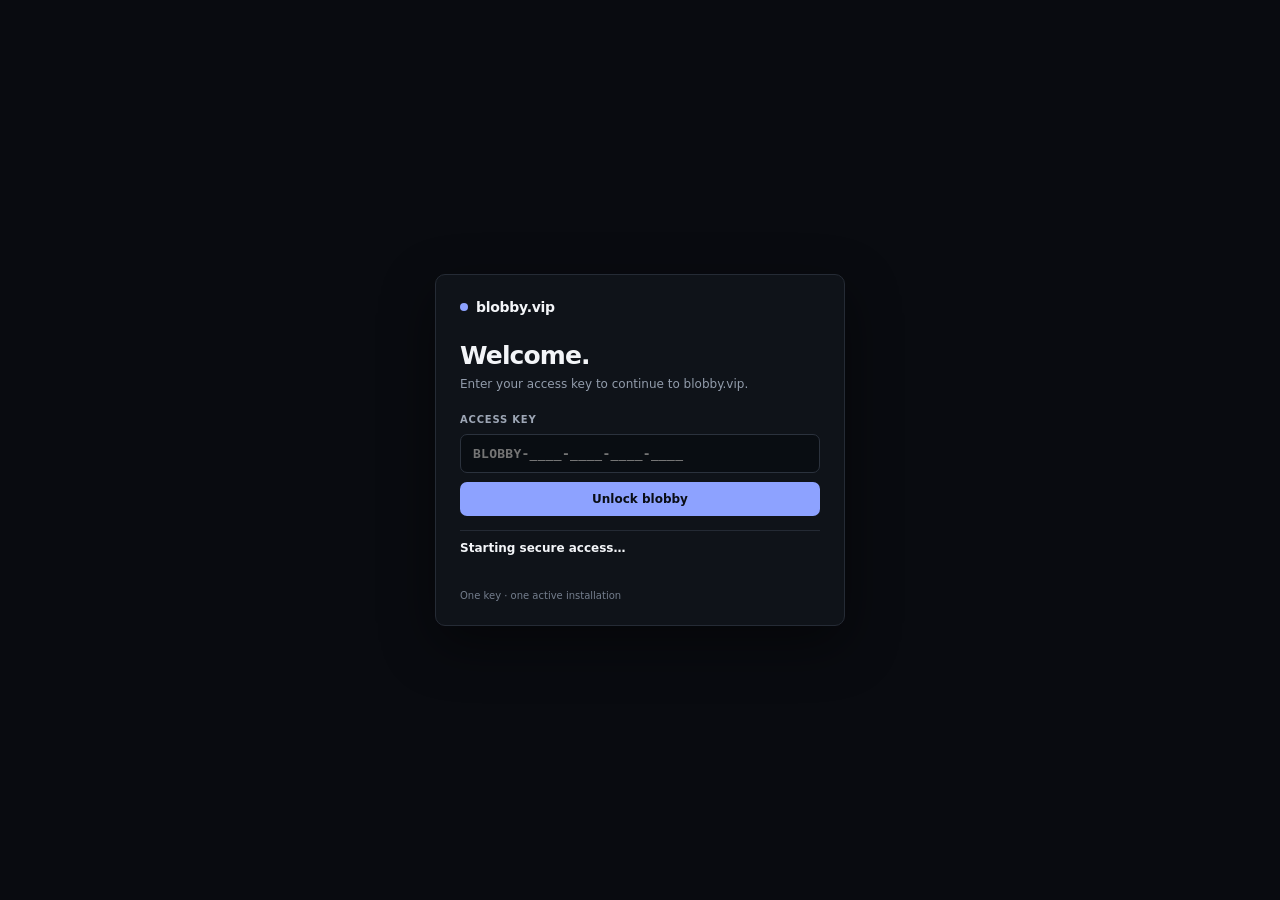
==== commit 3ddc3a03: "Add files via upload" ====
--- a/index.html
+++ b/index.html
@@ -16,32 +16,83 @@
   <meta name="description" content="blobby.vip — a fast, customizable browser controller for MIT App Inventor.">
   <title>blobby.vip</title>
   <link rel="icon" href="data:image/svg+xml,%3Csvg xmlns='http://www.w3.org/2000/svg' viewBox='0 0 64 64'%3E%3Crect width='64' height='64' rx='18' fill='%238da2ff'/%3E%3Ctext x='17' y='47' font-size='48' font-family='Arial' font-weight='700' fill='%23080a12'%3Eb%3C/text%3E%3C/svg%3E">
-  <link rel="stylesheet" href="./style.css?v=original-ui-rollback-20261023-1">
-  <link rel="stylesheet" href="./sidebar.css?v=original-ui-rollback-20261023-1">
-  <link rel="stylesheet" href="./chat.css?v=original-ui-rollback-20261023-1">
-  <link rel="stylesheet" href="./profile.css?v=original-ui-rollback-20261023-1">
-  <link rel="stylesheet" href="./chat-shell-fix.css?v=original-ui-rollback-20261023-1">
-  <link rel="stylesheet" href="./dm.css?v=original-ui-rollback-20261023-1">
-  <link rel="stylesheet" href="./group.css?v=original-ui-rollback-20261023-1">
-  <link rel="stylesheet" href="./leaderboard.css?v=original-ui-rollback-20261023-1">
-  <link rel="stylesheet" href="./performance.css?v=original-ui-rollback-20261023-1">
-  <link rel="stylesheet" href="./global-notice.css?v=original-ui-rollback-20261023-1">
-  <script src="./core.js?v=original-ui-rollback-20261023-1"></script>
-  <script src="./performance.js?v=original-ui-rollback-20261023-1"></script>
-  <script src="./themes.js?v=original-ui-rollback-20261023-1"></script>
-  <script src="./browser-bridge.js?v=original-ui-rollback-20261023-1"></script>
-  <script src="./effects.js?v=original-ui-rollback-20261023-1"></script>
-  <script src="./cursor.js?v=original-ui-rollback-20261023-1"></script>
-  <script src="./layout.js?v=original-ui-rollback-20261023-1"></script>
-  <script src="./config.js?v=original-ui-rollback-20261023-1"></script>
-  <script src="./features.js?v=original-ui-rollback-20261023-1" defer></script>
-  <script src="./sidebar.js?v=original-ui-rollback-20261023-1" defer></script>
-  <script src="./app.js?v=keyless-20261109-1" defer></script>
-  <script src="./global-notice.js?v=original-ui-rollback-20261023-1" defer></script>
-  <script src="./chat.js?v=original-ui-rollback-20261023-1" defer></script>
-  <script src="./activity.js?v=original-ui-rollback-20261023-1" defer></script>
+  <link rel="stylesheet" href="./style.css?v=product-redesign-20261104-1">
+  <link rel="stylesheet" href="./sidebar.css?v=product-redesign-20261104-1">
+  <link rel="stylesheet" href="./license.css?v=product-redesign-20261104-1">
+  <link rel="stylesheet" href="./chat.css?v=product-redesign-20261104-1">
+  <link rel="stylesheet" href="./profile.css?v=product-redesign-20261104-1">
+  <link rel="stylesheet" href="./chat-shell-fix.css?v=product-redesign-20261104-1">
+  <link rel="stylesheet" href="./dm.css?v=product-redesign-20261104-1">
+  <link rel="stylesheet" href="./group.css?v=product-redesign-20261104-1">
+  <link rel="stylesheet" href="./leaderboard.css?v=product-redesign-20261104-1">
+  <link rel="stylesheet" href="./performance.css?v=product-redesign-20261104-1">
+  <link rel="stylesheet" href="./global-notice.css?v=product-redesign-20261104-1">
+  <script src="./core.js?v=product-redesign-20261104-1"></script>
+  <script src="./performance.js?v=product-redesign-20261104-1"></script>
+  <script src="./themes.js?v=product-redesign-20261104-1"></script>
+  <script src="./browser-bridge.js?v=product-redesign-20261104-1"></script>
+  <script src="./effects.js?v=product-redesign-20261104-1"></script>
+  <script src="./cursor.js?v=product-redesign-20261104-1"></script>
+  <script src="./layout.js?v=product-redesign-20261104-1"></script>
+  <script src="./config.js?v=product-redesign-20261104-1"></script>
+  <script src="./features.js?v=product-redesign-20261104-1" defer></script>
+  <script src="./sidebar.js?v=product-redesign-20261104-1" defer></script>
+  <script src="./license.js?v=product-redesign-20261104-1" defer></script>
+  <script src="./global-notice.js?v=product-redesign-20261104-1" defer></script>
+  <script src="./chat.js?v=product-redesign-20261104-1" defer></script>
+  <script src="./activity.js?v=product-redesign-20261104-1" defer></script>
 </head>
-<body>
+<body data-license-state="booting" data-license-ui="idle">
+  <svg class="ui-icon-sprite" aria-hidden="true">
+    <symbol id="i-command" viewBox="0 0 24 24"><path d="M9 6.5H6.5a2.5 2.5 0 1 1 2.5-2.5V20a2.5 2.5 0 1 1-2.5-2.5H17.5A2.5 2.5 0 1 1 15 20V4a2.5 2.5 0 1 1 2.5 2.5Z"/></symbol>
+    <symbol id="i-grid" viewBox="0 0 24 24"><rect x="4" y="4" width="6" height="6" rx="1"/><rect x="14" y="4" width="6" height="6" rx="1"/><rect x="4" y="14" width="6" height="6" rx="1"/><rect x="14" y="14" width="6" height="6" rx="1"/></symbol>
+    <symbol id="i-settings" viewBox="0 0 24 24"><circle cx="12" cy="12" r="3"/><path d="M19.1 13.3a7.6 7.6 0 0 0 0-2.6l2-1.5-2-3.4-2.5 1a8.6 8.6 0 0 0-2.2-1.3L14 3h-4l-.4 2.5a8.6 8.6 0 0 0-2.2 1.3l-2.5-1-2 3.4 2 1.5a7.6 7.6 0 0 0 0 2.6l-2 1.5 2 3.4 2.5-1a8.6 8.6 0 0 0 2.2 1.3L10 21h4l.4-2.5a8.6 8.6 0 0 0 2.2-1.3l2.5 1 2-3.4Z"/></symbol>
+    <symbol id="i-back" viewBox="0 0 24 24"><path d="m14.5 6-6 6 6 6"/></symbol>
+    <symbol id="i-forward" viewBox="0 0 24 24"><path d="m9.5 6 6 6-6 6"/></symbol>
+    <symbol id="i-refresh" viewBox="0 0 24 24"><path d="M20 11a8 8 0 1 0-2.3 5.7"/><path d="M20 5v6h-6"/></symbol>
+    <symbol id="i-home" viewBox="0 0 24 24"><path d="M3.5 10.5 12 3.8l8.5 6.7v9H14v-5H10v5H3.5Z"/></symbol>
+    <symbol id="i-search" viewBox="0 0 24 24"><circle cx="10.8" cy="10.8" r="6.6"/><path d="m16 16 4.2 4.2"/></symbol>
+    <symbol id="i-close" viewBox="0 0 24 24"><path d="m6 6 12 12M18 6 6 18"/></symbol>
+    <symbol id="i-star" viewBox="0 0 24 24"><path d="m12 3 2.7 5.5 6 .9-4.3 4.2 1 6-5.4-2.9-5.4 2.9 1-6-4.3-4.2 6-.9Z"/></symbol>
+    <symbol id="i-external" viewBox="0 0 24 24"><path d="M14 4h6v6M20 4l-9 9"/><path d="M18 13v6a1 1 0 0 1-1 1H5a1 1 0 0 1-1-1V7a1 1 0 0 1 1-1h6"/></symbol>
+    <symbol id="i-panel" viewBox="0 0 24 24"><rect x="3.5" y="4" width="17" height="16" rx="2"/><path d="M8.5 4v16"/></symbol>
+    <symbol id="i-menu" viewBox="0 0 24 24"><circle cx="12" cy="5" r="1" fill="currentColor" stroke="none"/><circle cx="12" cy="12" r="1" fill="currentColor" stroke="none"/><circle cx="12" cy="19" r="1" fill="currentColor" stroke="none"/></symbol>
+    <symbol id="i-plus" viewBox="0 0 24 24"><path d="M12 5v14M5 12h14"/></symbol>
+    <symbol id="i-arrow-right" viewBox="0 0 24 24"><path d="M5 12h14M14 7l5 5-5 5"/></symbol>
+    <symbol id="i-chat" viewBox="0 0 24 24"><path d="M4 5.5h16v11H9l-5 3v-14Z"/></symbol>
+    <symbol id="i-bell" viewBox="0 0 24 24"><path d="M6.5 16.5h11l-1.5-2V10a4 4 0 0 0-8 0v4.5l-1.5 2Z"/><path d="M10 19a2.2 2.2 0 0 0 4 0"/></symbol>
+    <symbol id="i-smile" viewBox="0 0 24 24"><circle cx="12" cy="12" r="8"/><path d="M8.5 10h.01M15.5 10h.01M8.5 14c1 1.2 2.1 1.8 3.5 1.8s2.5-.6 3.5-1.8"/></symbol>
+    <symbol id="i-paperclip" viewBox="0 0 24 24"><path d="m8.5 12.5 6.8-6.8a3.2 3.2 0 0 1 4.5 4.5l-8.7 8.7a5 5 0 0 1-7.1-7.1l8.1-8.1"/></symbol>
+    <symbol id="i-image" viewBox="0 0 24 24"><rect x="3.5" y="4.5" width="17" height="15" rx="2"/><circle cx="9" cy="10" r="1.5"/><path d="m5 17 4.5-4 3 2.5 2.5-2 4 3.5"/></symbol>
+    <symbol id="i-arrow-left" viewBox="0 0 24 24"><path d="M19 12H5M10 7l-5 5 5 5"/></symbol>
+    <symbol id="i-music" viewBox="0 0 24 24"><path d="M9 18.5a3 3 0 1 1-3-3c.7 0 1.4.2 2 .7V6l11-2v11.5a3 3 0 1 1-1-2.2V7.1L9 8.7Z"/></symbol>
+    <symbol id="i-volume" viewBox="0 0 24 24"><path d="M5 9h4l4-4v14l-4-4H5Z"/><path d="M16 9a4 4 0 0 1 0 6M18.5 6.5a8 8 0 0 1 0 11"/></symbol>
+    <symbol id="i-play" viewBox="0 0 24 24"><path d="m9 6 9 6-9 6Z"/></symbol>
+    <symbol id="i-pause" viewBox="0 0 24 24"><path d="M9 6v12M15 6v12"/></symbol>
+    <symbol id="i-shuffle" viewBox="0 0 24 24"><path d="M4 7h3c5 0 5 10 10 10h3M17 14l3 3-3 3M4 17h3c2.2 0 3.5-1.9 4.7-4M16 7h4M17 4l3 3-3 3"/></symbol>
+    <symbol id="i-repeat" viewBox="0 0 24 24"><path d="M17 6H8a4 4 0 0 0-4 4v1M17 3l3 3-3 3M7 18h9a4 4 0 0 0 4-4v-1M7 21l-3-3 3-3"/></symbol>
+    <symbol id="i-list" viewBox="0 0 24 24"><path d="M9 6h11M9 12h11M9 18h11M4 6h.01M4 12h.01M4 18h.01"/></symbol>
+    <symbol id="i-library" viewBox="0 0 24 24"><path d="M5 4h4v16H5ZM11 4h4v16h-4ZM17 6h3v14h-3Z"/></symbol>
+    <symbol id="i-users" viewBox="0 0 24 24"><circle cx="9" cy="9" r="3"/><circle cx="17" cy="10" r="2.3"/><path d="M3.5 19c.5-3.2 2.4-5 5.5-5s5 1.8 5.5 5M14.5 15c2.8-.6 5 .8 6 3"/></symbol>
+    <symbol id="i-file" viewBox="0 0 24 24"><path d="M6 3.5h8l4 4V20H6Z"/><path d="M14 3.5V8h4"/></symbol>
+  </svg>
+  <section id="licenseGate" class="license-gate" aria-labelledby="licenseTitle">
+    <div class="license-card">
+      <div class="license-brand"><span class="license-brand-dot" aria-hidden="true"></span><span>blobby.vip</span></div>
+      <h1 id="licenseTitle">Welcome.</h1>
+      <p>Enter your access key to continue to blobby.vip.</p>
+      <form id="licenseForm" class="license-form" novalidate>
+        <label for="licenseKeyInput">Access key</label>
+        <input id="licenseKeyInput" class="license-key-input" type="text" inputmode="text" autocomplete="off" autocapitalize="characters" spellcheck="false" maxlength="39" placeholder="BLOBBY-____-____-____-____" aria-describedby="licenseStatus licenseDetail">
+        <button id="licenseSubmit" class="license-submit" type="submit">Unlock blobby</button>
+      </form>
+      <div class="license-feedback" role="status" aria-live="polite">
+        <strong id="licenseStatus">Starting secure access…</strong>
+        <span id="licenseDetail"></span>
+      </div>
+      <div class="license-meta"><span>One key · one active installation</span><a id="licenseSupport" href="#" hidden>Contact admin</a></div>
+    </div>
+  </section>
   <div id="backgroundLayer" class="background-layer" aria-hidden="true"></div>
   <div id="ambientLayer" class="ambient-layer" aria-hidden="true">
     <div class="aurora-layer"></div><div class="fog-layer"></div><div class="wave-layer"></div><div class="cloud-layer"></div><div class="digital-grid-layer"></div><div class="neon-horizon-layer"></div><div class="liquid-layer"></div><div class="light-rays-layer"></div>
@@ -61,24 +112,24 @@
     <header id="topbar" class="shell-block utility-card" data-layout-item="topbar">
       <button class="drag-handle" type="button" aria-label="Move utility controls" title="Move">✥</button><button class="resize-handle" type="button" aria-label="Resize utility controls" title="Resize">⌟</button>
       <div class="utility-status"><span class="status-dot"></span><span id="bridgeBadge">Demo</span><span id="performanceBadge" class="mode-chip" hidden>Performance</span></div>
-      <div class="topbar-actions"><button id="commandButton" class="icon-button" type="button" title="Command palette" aria-label="Command palette">⌘</button><button id="layoutEditButton" class="icon-button" type="button" title="Edit layout" aria-label="Edit layout">▦</button><button id="settingsButton" class="icon-button" type="button" title="Settings" aria-label="Open settings">⚙</button></div>
+      <div class="topbar-actions"><button id="commandButton" class="icon-button" type="button" title="Command palette" aria-label="Command palette"><svg class="ui-icon"><use href="#i-command"/></svg></button><button id="layoutEditButton" class="icon-button" type="button" title="Edit layout" aria-label="Edit layout"><svg class="ui-icon"><use href="#i-grid"/></svg></button><button id="settingsButton" class="icon-button" type="button" title="Settings" aria-label="Open settings"><svg class="ui-icon"><use href="#i-settings"/></svg></button></div>
     </header>
 
     <section id="addressbarBlock" class="shell-block address-block" data-layout-item="addressbar">
       <button class="drag-handle" type="button" aria-label="Move search bar" title="Move">✥</button><button class="resize-handle" type="button" aria-label="Resize search bar" title="Resize">⌟</button>
       <form id="addressForm" class="address-form" role="search">
         <div class="nav-cluster" aria-label="Navigation">
-          <button id="backButton" class="nav-button" type="button" aria-label="Back" title="Back">←</button>
-          <button id="forwardButton" class="nav-button" type="button" aria-label="Forward" title="Forward">→</button>
-          <button id="refreshButton" class="nav-button" type="button" aria-label="Refresh" title="Refresh">↻</button>
-          <button id="homeButton" class="nav-button" type="button" aria-label="Home" title="Home">⌂</button>
+          <button id="backButton" class="nav-button" type="button" aria-label="Back" title="Back"><svg class="ui-icon"><use href="#i-back"/></svg></button>
+          <button id="forwardButton" class="nav-button" type="button" aria-label="Forward" title="Forward"><svg class="ui-icon"><use href="#i-forward"/></svg></button>
+          <button id="refreshButton" class="nav-button" type="button" aria-label="Refresh" title="Refresh"><svg class="ui-icon"><use href="#i-refresh"/></svg></button>
+          <button id="homeButton" class="nav-button" type="button" aria-label="Home" title="Home"><svg class="ui-icon"><use href="#i-home"/></svg></button>
         </div>
-        <div class="omnibox-wrap"><span class="omnibox-icon" aria-hidden="true">⌕</span><input id="addressBar" class="omnibox" aria-label="Search or enter address" placeholder="Search or enter a URL" autocomplete="off" spellcheck="false"><button id="clearAddressButton" class="omnibox-clear" type="button" aria-label="Clear address" title="Clear">×</button></div>
-        <button id="bookmarkPageButton" class="nav-button browser-only-control" type="button" aria-label="Bookmark this page" title="Bookmark this page">☆</button>
-        <button class="go-button" type="submit" aria-label="Go">Go</button>
-        <button id="externalButton" class="nav-button external-button" type="button" aria-label="Open externally" title="Open externally">↗</button>
-        <button id="sidebarBrowserButton" class="nav-button browser-only-control blobby-sidebar-browser-button" type="button" aria-label="Open Blobby sidebar" title="Blobby sidebar">◫</button>
-        <button id="browserMenuButton" class="nav-button browser-only-control" type="button" aria-label="Browser menu" title="Browser menu">⋮</button>
+        <div class="omnibox-wrap"><span class="omnibox-icon" aria-hidden="true"><svg class="ui-icon sm"><use href="#i-search"/></svg></span><input id="addressBar" class="omnibox" aria-label="Search or enter address" placeholder="Search or enter a URL" autocomplete="off" spellcheck="false"><button id="clearAddressButton" class="omnibox-clear" type="button" aria-label="Clear address" title="Clear"><svg class="ui-icon sm"><use href="#i-close"/></svg></button></div>
+        <button id="bookmarkPageButton" class="nav-button browser-only-control" type="button" aria-label="Bookmark this page" title="Bookmark this page"><svg class="ui-icon"><use href="#i-star"/></svg></button>
+        <button class="go-button" type="submit" aria-label="Go"><svg class="ui-icon"><use href="#i-arrow-right"/></svg></button>
+        <button id="externalButton" class="nav-button external-button" type="button" aria-label="Open externally" title="Open externally"><svg class="ui-icon"><use href="#i-external"/></svg></button>
+        <button id="sidebarBrowserButton" class="nav-button browser-only-control blobby-sidebar-browser-button" type="button" aria-label="Open Blobby sidebar" title="Blobby sidebar"><svg class="ui-icon"><use href="#i-panel"/></svg></button>
+        <button id="browserMenuButton" class="nav-button browser-only-control" type="button" aria-label="Browser menu" title="Browser menu"><svg class="ui-icon"><use href="#i-menu"/></svg></button>
       </form>
       <div id="browserMenu" class="browser-menu" hidden>
         <button id="menuNewTab" type="button">New tab <span>Ctrl+T</span></button>
@@ -97,7 +148,7 @@
 
     <section id="bookmarksBar" class="bookmarks-bar browser-only" aria-label="Bookmarks bar" hidden>
       <div id="bookmarkList" class="bookmark-list hide-scrollbar"></div>
-      <button id="addBookmarkButton" class="bookmark-add" type="button" aria-label="Add bookmark" title="Add bookmark">+</button>
+      <button id="addBookmarkButton" class="bookmark-add" type="button" aria-label="Add bookmark" title="Add bookmark"><svg class="ui-icon sm"><use href="#i-plus"/></svg></button>
       <div id="bookmarkFolderMenu" class="bookmark-folder-menu" hidden></div>
     </section>
 
@@ -123,7 +174,7 @@
 
     <section id="previewBlock" class="shell-block home-widget preview-card" data-layout-item="preview" hidden>
       <button class="drag-handle" type="button" aria-label="Move preview" title="Move">✥</button><button class="resize-handle" type="button" aria-label="Resize preview" title="Resize">⌟</button>
-      <div class="preview-icon">↗</div><div><span class="eyebrow">Desktop preview</span><h2 id="previewTitle">Ready to browse</h2><p id="previewUrl">MIT App Inventor opens the actual page in its browser WebViewer.</p></div><button id="previewExternal" class="go-button" type="button">Open</button>
+      <div class="preview-icon"><svg class="ui-icon"><use href="#i-external"/></svg></div><div><span class="eyebrow">Desktop preview</span><h2 id="previewTitle">Ready to browse</h2><p id="previewUrl">MIT App Inventor opens the actual page in its browser WebViewer.</p></div><button id="previewExternal" class="go-button" type="button">Open</button>
     </section>
 
     <aside id="layoutToolbar" class="layout-toolbar" hidden aria-label="Layout editor">
@@ -135,17 +186,17 @@
 
   <dialog id="settingsDialog" class="settings-dialog" aria-labelledby="settingsTitle">
     <div class="settings-shell">
-      <header class="settings-header"><div><span class="eyebrow">blobby.vip preferences</span><h2 id="settingsTitle">Settings</h2></div><div class="settings-header-actions"><div class="settings-search-wrap"><span>⌕</span><input id="settingsSearch" type="search" placeholder="Search settings" aria-label="Search settings"></div><button class="icon-button" data-close="settingsDialog" aria-label="Close settings">×</button></div></header>
+      <header class="settings-header"><div><span class="eyebrow">blobby.vip preferences</span><h2 id="settingsTitle">Settings</h2></div><div class="settings-header-actions"><div class="settings-search-wrap"><span><svg class="ui-icon sm"><use href="#i-search"/></svg></span><input id="settingsSearch" type="search" placeholder="Search settings" aria-label="Search settings"></div><button class="icon-button" data-close="settingsDialog" aria-label="Close settings"><svg class="ui-icon"><use href="#i-close"/></svg></button></div></header>
       <div class="settings-body"><nav id="settingsNav" class="settings-nav hide-scrollbar" aria-label="Settings categories"></nav><main id="settingsPanels" class="settings-panels hide-scrollbar"></main></div>
       <footer class="settings-footer"><span id="saveStatus">Saved automatically</span><button data-close="settingsDialog" class="go-button" type="button">Done</button></footer>
     </div>
   </dialog>
 
-  <dialog id="commandDialog" class="command-dialog" aria-labelledby="commandTitle"><div class="command-shell"><div class="command-search"><span>⌘</span><input id="commandSearch" autocomplete="off" placeholder="Type a command…" aria-label="Command search"></div><div id="commandList" class="command-list hide-scrollbar"></div><small>Enter to run · Esc to close</small></div></dialog>
-
-  <dialog id="shortcutDialog" class="small-dialog" aria-labelledby="shortcutTitle"><form id="shortcutForm" class="dialog-content"><header class="dialog-title"><div><span class="eyebrow">Quick access</span><h2 id="shortcutTitle">Shortcut</h2></div><button class="icon-button" type="button" data-close="shortcutDialog" aria-label="Close">×</button></header><label>Name<input id="shortcutName" maxlength="32" required placeholder="YouTube"></label><label>Website<input id="shortcutUrl" required placeholder="youtube.com"></label><label>Folder<input id="shortcutFolder" maxlength="24" placeholder="Optional, e.g. Study"></label><label>Icon<input id="shortcutIcon" maxlength="4" placeholder="YT"></label><input id="shortcutIndex" type="hidden" value="-1"><p id="shortcutError" class="error" role="alert"></p><div class="dialog-actions"><button id="deleteShortcutButton" class="danger-button" type="button" hidden>Delete</button><span></span><button type="button" data-close="shortcutDialog">Cancel</button><button class="go-button" type="submit">Save</button></div></form></dialog>
-
-  <dialog id="bookmarkDialog" class="small-dialog" aria-labelledby="bookmarkTitle"><form id="bookmarkForm" class="dialog-content"><header class="dialog-title"><div><span class="eyebrow">Bookmarks</span><h2 id="bookmarkTitle">Bookmark</h2></div><button class="icon-button" type="button" data-close="bookmarkDialog" aria-label="Close">×</button></header><label>Name<input id="bookmarkName" maxlength="48" required placeholder="Example"></label><label>Website<input id="bookmarkUrl" required placeholder="https://example.com"></label><label>Folder<input id="bookmarkFolder" maxlength="32" placeholder="Optional folder"></label><label>Icon<input id="bookmarkIcon" maxlength="4" placeholder="E"></label><p id="bookmarkError" class="error" role="alert"></p><div class="dialog-actions"><button id="deleteBookmarkButton" class="danger-button" type="button" hidden>Delete</button><span></span><button type="button" data-close="bookmarkDialog">Cancel</button><button class="go-button" type="submit">Save</button></div></form></dialog>
+  <dialog id="commandDialog" class="command-dialog" aria-labelledby="commandTitle"><div class="command-shell"><div class="command-search"><span><svg class="ui-icon"><use href="#i-command"/></svg></span><input id="commandSearch" autocomplete="off" placeholder="Type a command…" aria-label="Command search"></div><div id="commandList" class="command-list hide-scrollbar"></div><small>Enter to run · Esc to close</small></div></dialog>
+
+  <dialog id="shortcutDialog" class="small-dialog" aria-labelledby="shortcutTitle"><form id="shortcutForm" class="dialog-content"><header class="dialog-title"><div><span class="eyebrow">Quick access</span><h2 id="shortcutTitle">Shortcut</h2></div><button class="icon-button" type="button" data-close="shortcutDialog" aria-label="Close"><svg class="ui-icon"><use href="#i-close"/></svg></button></header><label>Name<input id="shortcutName" maxlength="32" required placeholder="YouTube"></label><label>Website<input id="shortcutUrl" required placeholder="youtube.com"></label><label>Folder<input id="shortcutFolder" maxlength="24" placeholder="Optional, e.g. Study"></label><label>Icon<input id="shortcutIcon" maxlength="4" placeholder="YT"></label><input id="shortcutIndex" type="hidden" value="-1"><p id="shortcutError" class="error" role="alert"></p><div class="dialog-actions"><button id="deleteShortcutButton" class="danger-button" type="button" hidden>Delete</button><span></span><button type="button" data-close="shortcutDialog">Cancel</button><button class="go-button" type="submit">Save</button></div></form></dialog>
+
+  <dialog id="bookmarkDialog" class="small-dialog" aria-labelledby="bookmarkTitle"><form id="bookmarkForm" class="dialog-content"><header class="dialog-title"><div><span class="eyebrow">Bookmarks</span><h2 id="bookmarkTitle">Bookmark</h2></div><button class="icon-button" type="button" data-close="bookmarkDialog" aria-label="Close"><svg class="ui-icon"><use href="#i-close"/></svg></button></header><label>Name<input id="bookmarkName" maxlength="48" required placeholder="Example"></label><label>Website<input id="bookmarkUrl" required placeholder="https://example.com"></label><label>Folder<input id="bookmarkFolder" maxlength="32" placeholder="Optional folder"></label><label>Icon<input id="bookmarkIcon" maxlength="4" placeholder="E"></label><p id="bookmarkError" class="error" role="alert"></p><div class="dialog-actions"><button id="deleteBookmarkButton" class="danger-button" type="button" hidden>Delete</button><span></span><button type="button" data-close="bookmarkDialog">Cancel</button><button class="go-button" type="submit">Save</button></div></form></dialog>
 
   <dialog id="promptDialog" class="small-dialog" aria-labelledby="promptTitle"><form id="promptForm" class="dialog-content"><header class="dialog-title"><div><span class="eyebrow" id="promptEyebrow">blobby.vip</span><h2 id="promptTitle">Name</h2></div></header><p id="promptDetail" class="muted"></p><label id="promptLabel">Name<input id="promptInput" maxlength="48"></label><div class="dialog-actions"><span></span><button id="promptCancel" type="button">Cancel</button><button id="promptAccept" class="go-button" type="submit">Save</button></div></form></dialog>
 
--- a/sidebar.css
+++ b/sidebar.css
@@ -1,69 +1,31 @@
-/* blobby.vip Stage 1 navigation shell
-   Lightweight by design: no libraries, no polling, no background network work. */
+/* Blobby navigation: flat desktop rail, no floating dock. */
+body[data-license-state]:not([data-license-state="unlocked"]) .blobby-sidebar-root{display:none!important}
 .blobby-sidebar-root{position:fixed;inset:0;z-index:165;pointer-events:none;color:var(--ink);font-family:inherit}
-.blobby-sidebar-rail{position:fixed;left:9px;top:50%;transform:translateY(-50%);width:46px;max-height:calc(100svh - 18px);display:none;flex-direction:column;align-items:center;gap:5px;padding:7px 5px;overflow-y:auto;overscroll-behavior:contain;border:1px solid color-mix(in srgb,var(--line) 82%,transparent);border-radius:16px;background:color-mix(in srgb,var(--panel) 90%,transparent);box-shadow:0 14px 38px #0005;pointer-events:auto}
-html[data-ui-mode="home"] .blobby-sidebar-rail,
-html[data-ui-mode="sidebar"] .blobby-sidebar-rail{display:flex}
+.blobby-sidebar-rail{position:fixed;left:0;top:0;bottom:0;width:48px;display:none;flex-direction:column;align-items:center;gap:2px;padding:38px 5px 6px;overflow-y:auto;overscroll-behavior:contain;border-right:1px solid var(--ui-border,rgba(255,255,255,.1));background:color-mix(in srgb,var(--bg) 96%,var(--panel));pointer-events:auto}
+html[data-ui-mode="home"] .blobby-sidebar-rail,html[data-ui-mode="sidebar"] .blobby-sidebar-rail{display:flex}
 html[data-app-mode="true"][data-base-ui-mode="browser"][data-ui-mode="browser"] .blobby-sidebar-rail{display:none!important}
-html[data-app-mode="true"][data-ui-mode="chat"] .blobby-sidebar-rail,
-html[data-app-mode="true"][data-ui-mode="settings"] .blobby-sidebar-rail,
-html[data-app-mode="true"][data-ui-mode="layout"] .blobby-sidebar-rail,
-html[data-app-mode="true"][data-ui-mode="command"] .blobby-sidebar-rail,
-html[data-app-mode="true"][data-ui-mode="modal"] .blobby-sidebar-rail,
-html[data-app-mode="true"][data-ui-mode="menu"] .blobby-sidebar-rail{display:none!important}
+html[data-app-mode="true"][data-ui-mode="chat"] .blobby-sidebar-rail,html[data-app-mode="true"][data-ui-mode="settings"] .blobby-sidebar-rail,html[data-app-mode="true"][data-ui-mode="layout"] .blobby-sidebar-rail,html[data-app-mode="true"][data-ui-mode="command"] .blobby-sidebar-rail,html[data-app-mode="true"][data-ui-mode="modal"] .blobby-sidebar-rail,html[data-app-mode="true"][data-ui-mode="menu"] .blobby-sidebar-rail{display:none!important}
 html:not([data-app-mode="true"])[data-base-ui-mode="browser"] .blobby-sidebar-rail{display:flex}
-html[data-glass="true"]:not([data-performance="true"]) .blobby-sidebar-rail,
-html[data-glass="true"]:not([data-performance="true"]) .blobby-sidebar-panel{backdrop-filter:blur(min(var(--blur),14px));-webkit-backdrop-filter:blur(min(var(--blur),14px))}
 
-.blobby-sidebar-brand,.blobby-sidebar-button,.blobby-sidebar-close{position:relative;width:36px;height:36px;min-height:36px;display:grid;place-items:center;border:0;border-radius:11px;background:transparent;color:var(--muted);padding:0;flex:0 0 auto}
-.blobby-sidebar-brand{margin-bottom:1px;background:color-mix(in srgb,var(--accent) 14%,var(--panel2));color:var(--accent);font-size:19px;font-weight:900;letter-spacing:-.08em}
-.blobby-sidebar-brand:hover,.blobby-sidebar-button:hover,.blobby-sidebar-button[data-active="true"]{background:color-mix(in srgb,var(--accent) 12%,var(--panel2));color:var(--ink)}
-.blobby-sidebar-button[data-active="true"]::before{content:"";position:absolute;left:-5px;top:9px;width:2px;height:18px;border-radius:99px;background:var(--accent);box-shadow:0 0 8px color-mix(in srgb,var(--accent) 70%,transparent)}
-.blobby-sidebar-icon{width:18px;height:18px;display:grid;place-items:center;pointer-events:none}
-.blobby-sidebar-icon svg{width:18px;height:18px;display:block;fill:none;stroke:currentColor;stroke-width:1.75;stroke-linecap:round;stroke-linejoin:round}
-.blobby-sidebar-close .blobby-sidebar-icon svg{width:16px;height:16px}
-.blobby-sidebar-separator{width:24px;height:1px;flex:0 0 1px;margin:2px 0;background:color-mix(in srgb,var(--line) 78%,transparent)}
-.blobby-sidebar-soon{position:absolute;right:5px;top:5px;width:5px;height:5px;border-radius:50%;background:color-mix(in srgb,var(--accent2) 82%,white);box-shadow:0 0 0 2px color-mix(in srgb,var(--panel) 94%,transparent)}
+.blobby-sidebar-brand,.blobby-sidebar-button,.blobby-sidebar-close{position:relative;width:36px;height:34px;min-height:34px;display:grid;place-items:center;border:0;border-radius:6px;background:transparent;color:var(--muted);padding:0;flex:0 0 auto}
+.blobby-sidebar-brand{position:absolute;top:3px;left:6px;margin:0;color:var(--ink);font-size:16px;font-weight:800;letter-spacing:-.07em}.blobby-sidebar-brand span{width:24px;height:24px;display:grid;place-items:center;border:1px solid color-mix(in srgb,var(--line) 86%,transparent);border-radius:6px;background:var(--panel)}
+.blobby-sidebar-brand:hover,.blobby-sidebar-button:hover{background:var(--ui-hover,color-mix(in srgb,var(--panel2) 62%,transparent));color:var(--ink)}
+.blobby-sidebar-button[data-active="true"]{color:var(--ink);background:color-mix(in srgb,var(--accent) 8%,transparent)}
+.blobby-sidebar-button[data-active="true"]::before{content:"";position:absolute;left:-5px;top:8px;width:2px;height:18px;background:var(--accent)}
+.blobby-sidebar-icon{width:17px;height:17px;display:grid;place-items:center;pointer-events:none}.blobby-sidebar-icon svg{width:17px;height:17px;display:block;fill:none;stroke:currentColor;stroke-width:1.65;stroke-linecap:round;stroke-linejoin:round}.blobby-sidebar-close .blobby-sidebar-icon svg{width:15px;height:15px}.blobby-sidebar-separator{width:20px;height:1px;flex:0 0 1px;margin:3px 0;background:color-mix(in srgb,var(--line) 70%,transparent)}.blobby-sidebar-soon{position:absolute;right:6px;top:6px;width:4px;height:4px;border-radius:50%;background:var(--accent)}
 
-@media(hover:hover) and (pointer:fine){
- .blobby-sidebar-brand::after,.blobby-sidebar-button::after{content:attr(data-label);position:absolute;left:46px;top:50%;transform:translateY(-50%) translateX(-3px);z-index:4;max-width:190px;padding:5px 8px;border:1px solid var(--line);border-radius:8px;background:color-mix(in srgb,var(--panel) 97%,var(--bg));color:var(--ink);box-shadow:0 8px 22px #0005;font-size:10px;font-weight:650;letter-spacing:0;white-space:nowrap;opacity:0;visibility:hidden;pointer-events:none;transition:opacity .12s ease,transform .12s ease,visibility .12s}
- .blobby-sidebar-brand:hover::after,.blobby-sidebar-button:hover::after{opacity:1;visibility:visible;transform:translateY(-50%) translateX(0)}
-}
+@media(hover:hover) and (pointer:fine){.blobby-sidebar-brand::after,.blobby-sidebar-button::after{content:attr(data-label);position:absolute;left:42px;top:50%;transform:translateY(-50%) translateX(-2px);z-index:4;max-width:190px;padding:4px 7px;border:1px solid var(--ui-border,var(--line));border-radius:6px;background:var(--ui-surface,var(--panel));color:var(--ink);box-shadow:0 8px 24px #0006;font-size:10px;font-weight:600;white-space:nowrap;opacity:0;visibility:hidden;pointer-events:none;transition:opacity .1s ease,transform .1s ease,visibility .1s}.blobby-sidebar-brand:hover::after,.blobby-sidebar-button:hover::after{opacity:1;visibility:visible;transform:translateY(-50%)}}
 
-.blobby-sidebar-backdrop{position:fixed;inset:0;display:block;border:0;background:#02040a55;opacity:0;visibility:hidden;pointer-events:none;padding:0;transition:opacity calc(.16s/var(--animation-speed)) ease,visibility calc(.16s/var(--animation-speed)) ease}
-.blobby-sidebar-panel{position:fixed;left:64px;top:9px;bottom:9px;width:min(350px,calc(100vw - 76px));display:grid;grid-template-rows:auto minmax(0,1fr);overflow:hidden;border:1px solid color-mix(in srgb,var(--line) 88%,transparent);border-radius:18px;background:color-mix(in srgb,var(--panel) 96%,var(--bg));box-shadow:0 18px 56px #0008;opacity:0;visibility:hidden;transform:translate3d(-10px,0,0);pointer-events:none;transition:opacity calc(.18s/var(--animation-speed)) ease,transform calc(.18s/var(--animation-speed)) ease,visibility calc(.18s/var(--animation-speed)) ease}
-.blobby-sidebar-root[data-open="true"] .blobby-sidebar-backdrop{opacity:1;visibility:visible;pointer-events:auto}
-.blobby-sidebar-root[data-open="true"] .blobby-sidebar-panel{opacity:1;visibility:visible;transform:none;pointer-events:auto}
-.blobby-sidebar-root[data-open="true"] .blobby-sidebar-rail{z-index:3}
-.blobby-sidebar-panel-head{min-height:62px;display:flex;align-items:center;gap:10px;padding:10px 10px 10px 14px;border-bottom:1px solid color-mix(in srgb,var(--line) 72%,transparent)}
-.blobby-sidebar-heading{min-width:0;flex:1}.blobby-sidebar-heading h2{margin:2px 0 0;font-size:15px;letter-spacing:-.02em}.blobby-sidebar-eyebrow{display:block;color:var(--muted);font-size:9px;font-weight:800;letter-spacing:.14em;text-transform:uppercase}
-.blobby-sidebar-close{color:var(--muted)}.blobby-sidebar-close:hover{background:var(--panel2);color:var(--ink)}
-.blobby-sidebar-panel-body{min-height:0;overflow-y:auto;overscroll-behavior:contain;padding:12px;display:grid;align-content:start;gap:12px}
-.blobby-sidebar-intro{display:grid;grid-template-columns:38px minmax(0,1fr);gap:10px;align-items:start;padding:12px;border:1px solid color-mix(in srgb,var(--line) 72%,transparent);border-radius:13px;background:color-mix(in srgb,var(--panel2) 48%,transparent)}
-.blobby-sidebar-intro>.blobby-sidebar-icon{width:36px;height:36px;border-radius:11px;background:color-mix(in srgb,var(--accent) 12%,var(--panel2));color:var(--accent)}
-.blobby-sidebar-intro>.blobby-sidebar-icon svg{width:19px;height:19px}.blobby-sidebar-copy{margin:0;color:var(--muted);font-size:11px;line-height:1.55}
-.blobby-sidebar-status-grid{display:grid;gap:6px}.blobby-sidebar-status-card{min-height:48px;display:grid;grid-template-columns:30px minmax(0,1fr);align-items:center;gap:9px;width:100%;padding:7px 9px;border:1px solid transparent;border-radius:11px;background:transparent;color:var(--ink);text-align:left}.blobby-sidebar-status-card:hover{border-color:color-mix(in srgb,var(--line) 80%,transparent);background:color-mix(in srgb,var(--panel2) 50%,transparent)}.blobby-sidebar-status-card>.blobby-sidebar-icon{color:var(--accent);width:30px;height:30px;border-radius:9px;background:color-mix(in srgb,var(--accent) 9%,transparent)}.blobby-sidebar-status-card span:not(.blobby-sidebar-icon){display:grid;gap:1px}.blobby-sidebar-status-card strong{font-size:11px}.blobby-sidebar-status-card small{font-size:9px;color:var(--muted)}
-.blobby-sidebar-note{margin:0;padding:10px 11px;border-left:2px solid color-mix(in srgb,var(--accent) 65%,transparent);background:color-mix(in srgb,var(--accent) 5%,transparent);color:var(--muted);font-size:10px;line-height:1.55;border-radius:0 9px 9px 0}
+.blobby-sidebar-backdrop{position:fixed;inset:0;display:block;border:0;background:#02040a55;opacity:0;visibility:hidden;pointer-events:none;padding:0;transition:opacity calc(.14s/var(--animation-speed)) ease,visibility calc(.14s/var(--animation-speed)) ease}
+.blobby-sidebar-panel{position:fixed;left:48px;top:0;bottom:0;width:min(330px,calc(100vw - 48px));display:grid;grid-template-rows:52px minmax(0,1fr);overflow:hidden;border:0;border-right:1px solid var(--ui-border,var(--line));border-radius:0;background:var(--ui-surface,var(--panel));box-shadow:14px 0 34px #0005;opacity:0;visibility:hidden;transform:translate3d(-8px,0,0);pointer-events:none;transition:opacity calc(.14s/var(--animation-speed)) ease,transform calc(.16s/var(--animation-speed)) ease,visibility calc(.16s/var(--animation-speed)) ease}
+.blobby-sidebar-root[data-open="true"] .blobby-sidebar-backdrop{opacity:1;visibility:visible;pointer-events:auto}.blobby-sidebar-root[data-open="true"] .blobby-sidebar-panel{opacity:1;visibility:visible;transform:none;pointer-events:auto}.blobby-sidebar-root[data-open="true"] .blobby-sidebar-rail{z-index:3}
+.blobby-sidebar-panel-head{min-height:52px;display:flex;align-items:center;gap:8px;padding:8px 8px 8px 12px;border-bottom:1px solid var(--ui-border,var(--line))}.blobby-sidebar-heading{min-width:0;flex:1}.blobby-sidebar-heading h2{margin:1px 0 0;font-size:14px;letter-spacing:-.02em;font-weight:650}.blobby-sidebar-eyebrow{display:block;color:var(--muted);font-size:8px;font-weight:700;letter-spacing:.11em;text-transform:uppercase}.blobby-sidebar-close{color:var(--muted)}.blobby-sidebar-close:hover{background:var(--ui-hover,var(--panel2));color:var(--ink)}
+.blobby-sidebar-panel-body{min-height:0;overflow-y:auto;overscroll-behavior:contain;padding:12px;display:grid;align-content:start;gap:12px}.blobby-sidebar-intro{display:grid;grid-template-columns:30px minmax(0,1fr);gap:9px;align-items:start;padding:0 0 12px;border:0;border-bottom:1px solid color-mix(in srgb,var(--line) 62%,transparent);border-radius:0;background:transparent}.blobby-sidebar-intro>.blobby-sidebar-icon{width:30px;height:30px;border-radius:6px;border:1px solid var(--ui-border,var(--line));background:transparent;color:var(--accent)}.blobby-sidebar-intro>.blobby-sidebar-icon svg{width:17px;height:17px}.blobby-sidebar-copy{margin:0;color:var(--muted);font-size:10.5px;line-height:1.5}
+.blobby-sidebar-status-grid{display:grid;gap:1px}.blobby-sidebar-status-card{min-height:42px;display:grid;grid-template-columns:26px minmax(0,1fr);align-items:center;gap:8px;width:100%;padding:5px 6px;border:0;border-radius:6px;background:transparent;color:var(--ink);text-align:left}.blobby-sidebar-status-card:hover{background:var(--ui-hover,color-mix(in srgb,var(--panel2) 50%,transparent))}.blobby-sidebar-status-card>.blobby-sidebar-icon{color:var(--muted);width:26px;height:26px;border-radius:0;background:transparent}.blobby-sidebar-status-card span:not(.blobby-sidebar-icon){display:grid;gap:1px}.blobby-sidebar-status-card strong{font-size:10.5px;font-weight:600}.blobby-sidebar-status-card small{font-size:9px;color:var(--muted)}.blobby-sidebar-note{margin:0;padding:9px 0;border:0;border-top:1px solid color-mix(in srgb,var(--line) 62%,transparent);background:transparent;color:var(--muted);font-size:9.5px;line-height:1.5;border-radius:0}
 
-/* In App Inventor browser mode, the full-height rail cannot remain above the
-   website WebViewer without intercepting touches. Use one compact launcher in
-   the existing browser chrome; opening it expands WebViewer_UI deliberately. */
-.blobby-sidebar-browser-button{color:var(--accent)!important}
-html[data-app-mode="true"][data-browser-active="true"] .address-form{grid-template-columns:auto minmax(80px,1fr) repeat(4,auto)!important}
-html[data-app-mode="true"][data-browser-active="true"] #sidebarBrowserButton{display:grid!important}
-
-html[data-performance="true"] .blobby-sidebar-rail,html[data-performance="true"] .blobby-sidebar-panel{backdrop-filter:none!important;-webkit-backdrop-filter:none!important;box-shadow:none!important}
-html[data-performance="true"] .blobby-sidebar-root *,html[data-reduced="true"] .blobby-sidebar-root *,html[data-animations="false"] .blobby-sidebar-root *{transition:none!important;animation:none!important}
-
-@media(max-width:700px){
- html[data-app-mode="true"][data-browser-active="true"] .address-form{grid-template-columns:auto minmax(64px,1fr) repeat(3,auto)!important}
- .blobby-sidebar-panel{left:59px;width:calc(100vw - 67px);top:6px;bottom:6px;border-radius:15px}
- .blobby-sidebar-rail{left:6px;width:44px;padding-left:4px;padding-right:4px}
- .blobby-sidebar-brand,.blobby-sidebar-button{width:34px;height:34px;min-height:34px}
-}
-@media(max-width:460px){
- html[data-app-mode="true"][data-browser-active="true"] .address-form{grid-template-columns:auto minmax(52px,1fr) repeat(2,auto)!important}
- .blobby-sidebar-panel{left:54px;width:calc(100vw - 60px)}
- .blobby-sidebar-rail{left:4px;width:42px}
-}
+/* Native browser cannot keep the full rail above the website surface. */
+.blobby-sidebar-browser-button{color:var(--muted)!important}html[data-app-mode="true"][data-browser-active="true"] .address-form{grid-template-columns:auto minmax(80px,1fr) repeat(4,auto)!important}html[data-app-mode="true"][data-browser-active="true"] #sidebarBrowserButton{display:grid!important}
+html[data-performance="true"] .blobby-sidebar-rail,html[data-performance="true"] .blobby-sidebar-panel{box-shadow:none!important}.blobby-sidebar-root *{transition-duration:.14s}
+@media(max-width:700px){html[data-app-mode="true"][data-browser-active="true"] .address-form{grid-template-columns:auto minmax(64px,1fr) repeat(3,auto)!important}.blobby-sidebar-panel{left:48px;width:calc(100vw - 48px)}.blobby-sidebar-rail{width:48px}}
+@media(max-width:460px){html[data-app-mode="true"][data-browser-active="true"] .address-form{grid-template-columns:auto minmax(52px,1fr) repeat(2,auto)!important}}
 @media(prefers-reduced-motion:reduce){.blobby-sidebar-root *{animation:none!important;transition:none!important}}
--- a/license.css
+++ b/license.css
@@ -0,0 +1,4 @@
+/* Access gate: same product language as the app, no promotional hero styling. */
+body[data-license-state="booting"] #appShell,body[data-license-state="locked"] #appShell,body[data-license-state="booting"] #ambientLayer,body[data-license-state="locked"] #ambientLayer,body[data-license-state="booting"] #customCursor,body[data-license-state="locked"] #customCursor,body[data-license-state="booting"] dialog,body[data-license-state="locked"] dialog,body[data-license-state="booting"] #toastRegion,body[data-license-state="locked"] #toastRegion{display:none!important;pointer-events:none!important}body[data-license-state="unlocked"] #licenseGate{display:none!important;pointer-events:none!important}
+.license-gate{position:fixed;inset:0;z-index:2147483646;display:grid;place-items:center;padding:24px;overflow:auto;color:#f3f5f8;background:#090b10;font-family:Inter,ui-sans-serif,system-ui,-apple-system,BlinkMacSystemFont,"Segoe UI",sans-serif}
+.license-card{width:min(410px,100%);border:1px solid #252b35;border-radius:10px;padding:24px;background:#0f1319;box-shadow:0 18px 54px #0007}.license-brand{display:flex;align-items:center;gap:8px;font-weight:680;letter-spacing:-.02em;font-size:14px;margin-bottom:28px}.license-brand-dot{width:8px;height:8px;border-radius:50%;background:#8da2ff}.license-card h1{font-size:25px;letter-spacing:-.035em;line-height:1.05;margin:0 0 7px;font-weight:680}.license-card>p{color:#929cab;margin:0 0 20px;line-height:1.45;font-size:12px}.license-form{display:grid;gap:9px}.license-form label{font-size:10px;font-weight:650;color:#9da6b5;text-transform:uppercase;letter-spacing:.08em}.license-key-input{width:100%;box-sizing:border-box;border:1px solid #2b323d;border-radius:7px;padding:11px 12px;background:#090d12;color:#fff;font:620 13px/1.2 ui-monospace,SFMono-Regular,Menlo,monospace;letter-spacing:.02em;outline:none;text-transform:uppercase}.license-key-input:focus{border-color:#7087df}.license-submit{border:0;border-radius:7px;padding:10px 14px;font-weight:700;font-size:12px;color:#0a0e16;background:#8da2ff;cursor:pointer}.license-submit:hover{background:#9cadff}.license-submit:disabled,.license-key-input:disabled{opacity:.58;cursor:wait}.license-feedback{min-height:48px;margin-top:14px;padding:10px 0;border-top:1px solid #242a34;background:transparent}.license-feedback strong{display:block;font-size:12px;margin-bottom:3px}.license-feedback span{display:block;color:#929cab;font-size:11px;line-height:1.4}body[data-license-ui="success"] .license-feedback strong{color:#71d7a1}body[data-license-ui="invalid"] .license-feedback strong,body[data-license-ui="blocked"] .license-feedback strong{color:#ff8794}body[data-license-ui="offline"] .license-feedback strong{color:#e5bd6a}.license-meta{display:flex;justify-content:space-between;gap:12px;align-items:center;margin-top:12px;font-size:10px;color:#747e8d}.license-meta a{color:#aab8ff;text-decoration:none}.license-meta a:hover{text-decoration:underline}@media(max-width:520px){.license-gate{padding:12px}.license-card{padding:20px 16px;border-radius:8px}.license-meta{align-items:flex-start;flex-direction:column}}body[data-license-state="locked"]{overflow:hidden}
--- a/chat.css
+++ b/chat.css
@@ -1,365 +1,20 @@
-/* blobby.vip community chat --------------------------------------------------
-   Theme-aware, lightweight, right-edge chat. The panel is intentionally
-   isolated from the browser layout so existing tabs/layout logic stays intact. */
-
-:root{
-  --chat-width:min(390px,92vw);
-  --chat-ease:cubic-bezier(.2,.75,.2,1);
-}
-
-
-.blobby-chat-root{position:fixed;inset:0;z-index:180;pointer-events:none;font-family:inherit;color:var(--ink)}
-.blobby-chat-edge-zone{position:fixed;right:0;top:18%;bottom:18%;width:18px;pointer-events:auto;z-index:181}
-.blobby-chat-handle{position:fixed;right:0;top:50%;transform:translate3d(calc(100% - 15px),-50%,0);display:flex;align-items:center;gap:8px;height:44px;padding:0 11px 0 9px;border:1px solid color-mix(in srgb,var(--line) 82%,transparent);border-right:0;border-radius:14px 0 0 14px;background:color-mix(in srgb,var(--panel) 91%,transparent);color:var(--ink);box-shadow:-8px 12px 30px #0004;backdrop-filter:blur(min(var(--blur),14px));-webkit-backdrop-filter:blur(min(var(--blur),14px));pointer-events:auto;z-index:182;transition:transform calc(.24s/var(--animation-speed)) var(--chat-ease),background .18s ease,border-color .18s ease;white-space:nowrap}
-.blobby-chat-edge-zone:hover~.blobby-chat-handle,.blobby-chat-handle:hover,.blobby-chat-root[data-peek="true"] .blobby-chat-handle,.blobby-chat-root[data-open="true"] .blobby-chat-handle{transform:translate3d(0,-50%,0)}
-.blobby-chat-handle:hover{background:color-mix(in srgb,var(--panel2) 88%,var(--accent) 6%);border-color:color-mix(in srgb,var(--line) 68%,var(--accent) 32%)}
-.blobby-chat-handle-icon{font-size:1.03rem;line-height:1}.blobby-chat-handle-label{font-size:.72rem;font-weight:760;letter-spacing:.01em}.blobby-chat-unread{display:grid;place-items:center;min-width:18px;height:18px;padding:0 5px;border-radius:999px;background:#ff476f;color:white;font-size:.6rem;font-weight:800}
-.blobby-chat-unread[hidden]{display:none!important}
-
-.blobby-chat-backdrop{position:fixed;inset:0;background:#0000;pointer-events:none;transition:background calc(.22s/var(--animation-speed)) ease}
-.blobby-chat-root[data-open="true"] .blobby-chat-backdrop{background:#0002;pointer-events:auto}
-
-.blobby-chat-panel{position:fixed;right:0;top:0;width:var(--chat-width);height:100svh;display:grid;grid-template-rows:auto auto minmax(0,1fr) auto auto;overflow:hidden;pointer-events:auto;background:color-mix(in srgb,var(--panel) 96%,var(--bg));border-left:1px solid color-mix(in srgb,var(--line) 86%,transparent);box-shadow:-24px 0 70px #0008;transform:translate3d(101%,0,0);opacity:.2;transition:transform calc(.3s/var(--animation-speed)) var(--chat-ease),opacity calc(.24s/var(--animation-speed)) ease;will-change:transform,opacity}
-html[data-glass="true"]:not([data-performance="true"]) .blobby-chat-panel{background:color-mix(in srgb,var(--panel) 84%,transparent);backdrop-filter:blur(min(var(--blur),18px));-webkit-backdrop-filter:blur(min(var(--blur),18px))}
-.blobby-chat-root[data-open="true"] .blobby-chat-panel{transform:translate3d(0,0,0);opacity:1}
-
-.blobby-chat-head{display:grid;grid-template-columns:minmax(0,1fr) auto;gap:8px;align-items:center;padding:12px 12px 9px;border-bottom:1px solid color-mix(in srgb,var(--line) 74%,transparent)}
-.blobby-chat-title{display:flex;align-items:center;gap:9px;min-width:0}.blobby-chat-logo{width:29px;height:29px;border-radius:9px;display:grid;place-items:center;background:linear-gradient(145deg,var(--accent),var(--accent2));color:#0a0e18;font-weight:900}.blobby-chat-title-copy{min-width:0}.blobby-chat-title-copy strong,.blobby-chat-title-copy span{display:block}.blobby-chat-title-copy strong{font-size:.79rem}.blobby-chat-title-copy span{margin-top:1px;color:var(--muted);font-size:.62rem;white-space:nowrap;overflow:hidden;text-overflow:ellipsis}
-.blobby-chat-head-actions{display:flex;align-items:center;gap:4px}.blobby-chat-icon-btn{width:34px;height:34px;display:grid;place-items:center;border:0;border-radius:10px;background:transparent;color:var(--muted);font-size:.95rem}.blobby-chat-icon-btn:hover{color:var(--ink);background:color-mix(in srgb,var(--panel2) 78%,transparent)}
-
-.blobby-chat-roombar{display:flex;align-items:center;justify-content:space-between;gap:10px;padding:7px 11px;border-bottom:1px solid color-mix(in srgb,var(--line) 65%,transparent);background:color-mix(in srgb,var(--panel2) 34%,transparent)}
-.blobby-chat-room{display:flex;align-items:center;gap:6px;font-size:.7rem;font-weight:760}.blobby-chat-room::before{content:'#';color:var(--accent)}
-.blobby-chat-presence-btn{display:flex;align-items:center;gap:6px;border:0;background:transparent;color:var(--muted);font-size:.62rem;padding:4px 6px;border-radius:8px}.blobby-chat-presence-btn:hover{background:color-mix(in srgb,var(--panel2) 66%,transparent);color:var(--ink)}
-.blobby-chat-dot{width:7px;height:7px;border-radius:50%;background:#6c7892}.blobby-chat-dot[data-state="connected"]{background:#49d48a;box-shadow:0 0 0 3px #49d48a18}.blobby-chat-dot[data-state="connecting"]{background:#f1bd4e}.blobby-chat-dot[data-state="offline"]{background:#ff6674}
-
-.blobby-chat-messages{position:relative;overflow:auto;padding:10px 8px 8px;scroll-behavior:smooth;overscroll-behavior:contain}.blobby-chat-loading,.blobby-chat-empty{padding:26px 14px;color:var(--muted);font-size:.7rem;text-align:center}.blobby-chat-day{display:flex;align-items:center;gap:7px;margin:12px 4px;color:var(--muted);font-size:.58rem;text-transform:uppercase;letter-spacing:.08em}.blobby-chat-day::before,.blobby-chat-day::after{content:"";height:1px;flex:1;background:color-mix(in srgb,var(--line) 65%,transparent)}
-.blobby-chat-new-divider{display:flex;align-items:center;gap:8px;margin:8px 4px;color:#ff6c88;font-size:.59rem;font-weight:800;text-transform:uppercase;letter-spacing:.08em}.blobby-chat-new-divider::before,.blobby-chat-new-divider::after{content:"";height:1px;flex:1;background:#ff527655}
-
-.blobby-chat-msg{position:relative;display:grid;grid-template-columns:32px minmax(0,1fr);gap:7px;padding:6px 7px;border-radius:11px}.blobby-chat-msg:hover{background:color-mix(in srgb,var(--panel2) 42%,transparent)}.blobby-chat-msg[data-own="true"]{background:color-mix(in srgb,var(--accent) 4%,transparent)}
-.blobby-chat-avatar{width:32px;height:32px;border-radius:10px;display:grid;place-items:center;overflow:hidden;background:color-mix(in srgb,var(--accent) 17%,var(--panel2));color:var(--accent);font-size:.7rem;font-weight:850;text-transform:uppercase;padding:0;appearance:none;-webkit-appearance:none;line-height:0;flex:0 0 auto}.blobby-chat-avatar img{display:block;width:100%;height:100%;object-fit:cover;border-radius:inherit;flex:1 1 auto}.blobby-chat-msg-main{min-width:0}.blobby-chat-msg-head{display:flex;align-items:baseline;gap:5px;min-width:0}.blobby-chat-name{font-size:.68rem;font-weight:800;white-space:nowrap;overflow:hidden;text-overflow:ellipsis;max-width:62%}.blobby-chat-owner-badge{color:#ff334f!important;font-size:.62rem;font-weight:950;text-shadow:0 0 10px #ff334f55;white-space:nowrap}.blobby-chat-mod-badge{color:#ffb84d;font-size:.58rem;font-weight:850}.blobby-chat-time{margin-left:auto;color:var(--muted);font-size:.54rem;white-space:nowrap}.blobby-chat-edited{color:var(--muted);font-size:.52rem}
-.blobby-chat-reply-preview{margin:3px 0 5px;padding:5px 7px;border-left:2px solid var(--accent);border-radius:0 7px 7px 0;background:color-mix(in srgb,var(--panel2) 42%,transparent);color:var(--muted);font-size:.58rem;white-space:nowrap;overflow:hidden;text-overflow:ellipsis;cursor:pointer}.blobby-chat-body{font-size:.69rem;line-height:1.42;overflow-wrap:anywhere;white-space:pre-wrap}.blobby-chat-body a{color:var(--accent);text-decoration:none}.blobby-chat-body a:hover{text-decoration:underline}.blobby-chat-deleted{color:var(--muted);font-size:.66rem;font-style:italic}
-.blobby-chat-media{margin-top:6px;max-width:100%;border-radius:11px;overflow:hidden;border:1px solid color-mix(in srgb,var(--line) 70%,transparent);background:var(--panel2)}.blobby-chat-media img{display:block;width:100%;max-height:280px;object-fit:contain;background:#0002;cursor:zoom-in}.blobby-chat-file{display:flex;align-items:center;gap:9px;padding:9px 10px}.blobby-chat-file-icon{width:34px;height:34px;border-radius:9px;display:grid;place-items:center;background:color-mix(in srgb,var(--accent) 12%,transparent)}.blobby-chat-file-copy{min-width:0;flex:1}.blobby-chat-file-copy strong,.blobby-chat-file-copy span{display:block;white-space:nowrap;overflow:hidden;text-overflow:ellipsis}.blobby-chat-file-copy strong{font-size:.64rem}.blobby-chat-file-copy span{color:var(--muted);font-size:.55rem}.blobby-chat-file a{color:var(--accent);font-size:.6rem;font-weight:800;text-decoration:none}
-.blobby-chat-msg-actions{display:flex;gap:2px;margin-top:4px;opacity:0;transition:opacity .12s ease}.blobby-chat-msg:hover .blobby-chat-msg-actions,.blobby-chat-msg:focus-within .blobby-chat-msg-actions{opacity:1}.blobby-chat-mini-btn{border:0;background:transparent;color:var(--muted);padding:3px 5px;border-radius:6px;font-size:.56rem}.blobby-chat-mini-btn:hover{color:var(--ink);background:color-mix(in srgb,var(--panel2) 72%,transparent)}
-.blobby-chat-reactions{display:flex;flex-wrap:wrap;gap:4px;margin-top:4px}.blobby-chat-reaction{display:flex;align-items:center;gap:3px;border:1px solid color-mix(in srgb,var(--line) 70%,transparent);background:color-mix(in srgb,var(--panel2) 45%,transparent);border-radius:999px;padding:2px 6px;font-size:.57rem;color:var(--muted)}.blobby-chat-reaction[data-mine="true"]{border-color:color-mix(in srgb,var(--accent) 56%,var(--line));background:color-mix(in srgb,var(--accent) 10%,transparent);color:var(--ink)}
-
-.blobby-chat-typing{min-height:22px;padding:4px 11px;color:var(--muted);font-size:.57rem;border-top:1px solid color-mix(in srgb,var(--line) 45%,transparent)}.blobby-chat-typing-dots{display:inline-flex;gap:2px;margin-left:4px}.blobby-chat-typing-dots i{width:3px;height:3px;border-radius:50%;background:currentColor;animation:blobbyTyping .9s ease-in-out infinite}.blobby-chat-typing-dots i:nth-child(2){animation-delay:.12s}.blobby-chat-typing-dots i:nth-child(3){animation-delay:.24s}
-
-.blobby-chat-composer{padding:8px;border-top:1px solid color-mix(in srgb,var(--line) 70%,transparent);background:color-mix(in srgb,var(--panel) 94%,transparent)}.blobby-chat-replying{display:flex;align-items:center;gap:7px;margin:0 2px 6px;padding:6px 8px;border-left:2px solid var(--accent);background:color-mix(in srgb,var(--panel2) 43%,transparent);border-radius:0 8px 8px 0;color:var(--muted);font-size:.58rem}.blobby-chat-replying span{min-width:0;flex:1;white-space:nowrap;overflow:hidden;text-overflow:ellipsis}.blobby-chat-replying button{border:0;background:transparent;color:var(--muted)}
-.blobby-chat-input-wrap{display:grid;grid-template-columns:minmax(0,1fr) auto;gap:6px;align-items:end;border:1px solid color-mix(in srgb,var(--line) 82%,transparent);border-radius:13px;background:color-mix(in srgb,var(--panel2) 51%,transparent);padding:6px}.blobby-chat-input{width:100%;min-height:32px;max-height:108px;resize:none;border:0;background:transparent;color:var(--ink);outline:none;padding:7px 7px 4px;font:inherit;font-size:.68rem;line-height:1.35}.blobby-chat-input::placeholder{color:color-mix(in srgb,var(--muted) 88%,transparent)}.blobby-chat-send{height:32px;border:0;border-radius:9px;padding:0 11px;background:var(--accent);color:#0b1020;font-size:.62rem;font-weight:850}.blobby-chat-send:disabled{opacity:.35;cursor:default}.blobby-chat-tools{display:flex;align-items:center;gap:2px;padding:5px 2px 0}.blobby-chat-tool{height:27px;min-width:27px;padding:0 7px;border:0;border-radius:8px;background:transparent;color:var(--muted);font-size:.61rem;font-weight:700}.blobby-chat-tool:hover{background:color-mix(in srgb,var(--panel2) 70%,transparent);color:var(--ink)}.blobby-chat-upload-state{margin-left:auto;color:var(--muted);font-size:.55rem}.blobby-chat-upload-progress{width:74px;height:4px;border-radius:999px;overflow:hidden;background:var(--line)}.blobby-chat-upload-progress i{display:block;height:100%;width:0;background:var(--accent);transition:width .1s linear}
-
-.blobby-chat-popover{position:absolute;right:10px;bottom:104px;width:min(310px,calc(100vw - 24px));max-height:330px;display:grid;gap:7px;padding:9px;border:1px solid var(--line);border-radius:14px;background:color-mix(in srgb,var(--panel) 98%,var(--bg));box-shadow:0 18px 50px #0008;pointer-events:auto;overflow:auto}.blobby-chat-popover[hidden]{display:none!important}.blobby-chat-popover-head{display:flex;align-items:center;justify-content:space-between;gap:8px}.blobby-chat-popover-head strong{font-size:.68rem}.blobby-chat-popover input{width:100%;height:34px;border:1px solid var(--line);border-radius:9px;background:var(--panel2);padding:0 9px;color:var(--ink);font-size:.64rem}.blobby-chat-emoji-grid{display:grid;grid-template-columns:repeat(8,1fr);gap:3px}.blobby-chat-emoji-grid button{height:31px;border:0;border-radius:7px;background:transparent;font-size:1rem}.blobby-chat-emoji-grid button:hover{background:var(--panel2)}
-
-.blobby-chat-flyout{position:absolute;inset:0 0 0 auto;width:min(330px,100%);display:flex;flex-direction:column;background:color-mix(in srgb,var(--panel) 99%,var(--bg));border-left:1px solid var(--line);transform:translateX(101%);transition:transform .24s var(--chat-ease);z-index:5;pointer-events:auto}.blobby-chat-flyout[data-open="true"]{transform:none}.blobby-chat-flyout-head{display:flex;align-items:center;gap:8px;padding:11px;border-bottom:1px solid var(--line)}.blobby-chat-flyout-head strong{flex:1;font-size:.72rem}.blobby-chat-flyout-body{padding:10px;overflow:auto;display:grid;gap:9px}.blobby-chat-field{display:grid;gap:5px}.blobby-chat-field label{font-size:.58rem;color:var(--muted)}.blobby-chat-field input,.blobby-chat-field select,.blobby-chat-field textarea{width:100%;border:1px solid var(--line);border-radius:9px;background:var(--panel2);color:var(--ink);padding:8px;font-size:.64rem}.blobby-chat-setting-row{display:flex;align-items:center;justify-content:space-between;gap:8px;padding:7px 0;border-bottom:1px solid color-mix(in srgb,var(--line) 48%,transparent);font-size:.62rem}.blobby-chat-setting-row input[type="checkbox"]{accent-color:var(--accent)}.blobby-chat-save{height:34px;border:0;border-radius:10px;background:var(--accent);color:#0b1020;font-size:.62rem;font-weight:850}.blobby-chat-error{color:#ff8a9a;font-size:.58rem;min-height:14px}.blobby-chat-online-user{display:grid;grid-template-columns:30px minmax(0,1fr);gap:7px;align-items:center;padding:7px;border-radius:9px}.blobby-chat-online-user:hover{background:color-mix(in srgb,var(--panel2) 48%,transparent)}.blobby-chat-online-copy strong,.blobby-chat-online-copy span{display:block}.blobby-chat-online-copy strong{font-size:.64rem}.blobby-chat-online-copy span{color:var(--muted);font-size:.54rem}
-
-.blobby-chat-jump{position:absolute;right:14px;bottom:114px;border:1px solid var(--line);border-radius:999px;background:color-mix(in srgb,var(--panel) 96%,transparent);color:var(--ink);padding:7px 10px;font-size:.58rem;box-shadow:0 8px 24px #0005;pointer-events:auto}.blobby-chat-jump[hidden]{display:none!important}
-
-.blobby-chat-lightbox{position:fixed;inset:0;z-index:250;display:grid;place-items:center;padding:24px;background:#05070bdc;pointer-events:auto}.blobby-chat-lightbox[hidden]{display:none!important}.blobby-chat-lightbox img{max-width:min(1100px,96vw);max-height:90vh;border-radius:12px;box-shadow:0 26px 80px #000}.blobby-chat-lightbox button{position:fixed;right:18px;top:18px;width:40px;height:40px;border:1px solid #ffffff35;border-radius:12px;background:#1119;color:white;font-size:1.1rem}
-
-.blobby-chat-toast-stack{position:absolute;right:12px;top:72px;display:grid;gap:6px;width:min(260px,70%);pointer-events:none}.blobby-chat-toast{padding:8px 10px;border:1px solid var(--line);border-radius:9px;background:color-mix(in srgb,var(--panel) 96%,transparent);font-size:.58rem;box-shadow:0 10px 32px #0006;animation:blobbyChatToast .2s ease both}
-
-.blobby-chat-root[data-compact="true"] .blobby-chat-msg{grid-template-columns:26px minmax(0,1fr);padding-top:4px;padding-bottom:4px}.blobby-chat-root[data-compact="true"] .blobby-chat-avatar{width:26px;height:26px;border-radius:8px}.blobby-chat-root[data-compact="true"] .blobby-chat-body{font-size:.65rem}
-
-html[data-performance="true"] .blobby-chat-panel,html[data-performance="true"] .blobby-chat-handle{backdrop-filter:none!important;-webkit-backdrop-filter:none!important;box-shadow:none!important}.blobby-chat-root[data-performance="true"] .blobby-chat-msg-actions{opacity:1}.blobby-chat-root[data-reduced="true"] *{animation:none!important;transition:none!important;scroll-behavior:auto!important}
-
-@keyframes blobbyTyping{0%,70%,100%{transform:translateY(0);opacity:.4}35%{transform:translateY(-2px);opacity:1}}@keyframes blobbyChatToast{from{opacity:0;transform:translateY(-5px)}to{opacity:1;transform:none}}
-
-@media(max-width:700px){
-  .blobby-chat-edge-zone{display:none}.blobby-chat-handle{top:auto;bottom:14px;right:12px;transform:none!important;border:1px solid color-mix(in srgb,var(--line) 82%,transparent);border-radius:14px;box-shadow:0 10px 30px #0007}.blobby-chat-handle-label{display:none}.blobby-chat-panel{width:min(440px,100vw)}
-}
-@media(max-width:520px){
-  .blobby-chat-panel{width:100vw;border-left:0}.blobby-chat-root[data-open="true"] .blobby-chat-handle{display:none}.blobby-chat-backdrop{display:none}.blobby-chat-media img{max-height:230px}
-}
-@media(prefers-reduced-motion:reduce){.blobby-chat-root *{animation:none!important;transition:none!important;scroll-behavior:auto!important}}
-
-
-/* Stage 12 — Fern/Discord-inspired full community layout ------------------ */
-.blobby-chat-root[data-open="true"] .blobby-chat-handle{display:none}
-.blobby-chat-backdrop{background:#020604b8!important}
-.blobby-chat-panel{
-  inset:clamp(5px,1vw,12px)!important;
-  right:auto!important;top:auto!important;
-  width:auto!important;height:auto!important;
-  border:1px solid color-mix(in srgb,var(--line) 80%,transparent)!important;
-  border-radius:18px!important;
-  background:color-mix(in srgb,var(--panel) 98%,var(--bg))!important;
-  box-shadow:0 28px 100px #0009!important;
-  transform:translateY(12px) scale(.992)!important;
-  opacity:0!important;
-  display:block!important;
-}
-.blobby-chat-root[data-open="true"] .blobby-chat-panel{transform:none!important;opacity:1!important}
-.blobby-chat-workspace{height:100%;min-height:0;display:grid;grid-template-columns:210px minmax(0,1fr) 230px;overflow:hidden}
-.blobby-chat-channels{min-height:0;display:flex;flex-direction:column;background:#06110d;border-right:1px solid color-mix(in srgb,var(--line) 66%,transparent);padding:13px 10px}
-.blobby-chat-community-title{display:flex;align-items:baseline;gap:6px;padding:4px 7px 14px;border-bottom:1px solid color-mix(in srgb,var(--line) 48%,transparent)}
-.blobby-chat-community-title strong{font-size:16px}.blobby-chat-community-title span{font-size:10px;color:var(--muted)}
-.blobby-chat-channel-group{display:grid;gap:3px;margin-top:15px}
-.blobby-chat-channel-group>small{font-size:9px;letter-spacing:.13em;color:#6f8278;padding:0 7px 5px}
-.blobby-chat-channel{display:grid;grid-template-columns:22px minmax(0,1fr) auto;align-items:center;gap:6px;width:100%;height:34px;padding:0 8px;border:0;border-radius:9px;background:transparent;color:#9eb0a7;text-align:left;font:inherit;cursor:pointer}
-.blobby-chat-channel b{font-size:13px;color:#73887d;text-align:center}.blobby-chat-channel span{font-size:11px;white-space:nowrap;overflow:hidden;text-overflow:ellipsis}.blobby-chat-channel em{font-style:normal;font-size:8px;color:#607369}
-.blobby-chat-channel:hover,.blobby-chat-channel.active{background:color-mix(in srgb,var(--accent) 8%,transparent);color:#fff}
-.blobby-chat-channel.active b{color:var(--accent)}.blobby-chat-channel:disabled{opacity:.42;cursor:default}
-.blobby-chat-channel-spacer{flex:1}
-.blobby-chat-self{display:grid;grid-template-columns:34px minmax(0,1fr);gap:8px;align-items:center;width:100%;padding:8px;border:0;border-radius:11px;background:color-mix(in srgb,var(--panel2) 55%,transparent);color:var(--ink);font:inherit;text-align:left;cursor:pointer}
-.blobby-chat-self:hover{background:color-mix(in srgb,var(--accent) 8%,var(--panel2))}
-.blobby-chat-self-avatar{width:34px;height:34px;border-radius:50%;display:grid;place-items:center;background:#10231b center/cover no-repeat;color:var(--accent);font-size:11px;font-weight:900}
-.blobby-chat-self-copy{min-width:0}.blobby-chat-self-copy strong,.blobby-chat-self-copy small{display:block;white-space:nowrap;overflow:hidden;text-overflow:ellipsis}.blobby-chat-self-copy strong{font-size:11px}.blobby-chat-self-copy small{font-size:9px;color:var(--muted);margin-top:2px}
-.blobby-chat-core{min-width:0;min-height:0;display:grid;grid-template-rows:auto auto minmax(0,1fr) auto auto;background:#07130e}
-.blobby-chat-head{height:52px;padding:0 14px!important;background:#07130e}
-.blobby-chat-title-copy strong{font-size:13px!important}.blobby-chat-hash{color:#7c9186}.blobby-chat-title-copy span{font-size:9px!important}
-.blobby-chat-head-actions{gap:5px}.blobby-chat-presence-btn{padding:6px 8px!important}
-.blobby-chat-roombar{min-height:34px;padding:6px 14px!important;background:#06110d!important;color:var(--muted);font-size:9px}
-.blobby-chat-room-description{color:#a7b8af}
-.blobby-chat-messages{padding:14px 14px 10px!important}
-.blobby-chat-msg{grid-template-columns:38px minmax(0,1fr)!important;gap:9px!important;padding:7px 8px!important;border-radius:9px!important}
-.blobby-chat-msg:hover{background:#ffffff06!important}
-.blobby-chat-avatar{width:38px!important;height:38px!important;border-radius:50%!important;border:0!important;cursor:pointer;padding:0!important;overflow:hidden!important;line-height:0!important;display:grid!important;place-items:center!important;flex:0 0 auto!important}.blobby-chat-avatar img{display:block!important;width:100%!important;height:100%!important;object-fit:cover!important;border-radius:inherit!important}
-.blobby-chat-name{border:0;background:transparent;padding:0;font:inherit;font-size:12px!important;font-weight:900!important;cursor:pointer;max-width:none!important}
-.blobby-chat-msg-head{gap:6px!important;align-items:center!important}
-.blobby-chat-owner-badge,.blobby-chat-mod-badge{display:inline-flex;padding:2px 5px;border-radius:5px;font-size:8px!important;line-height:1.25;letter-spacing:.04em}
-.blobby-chat-owner-badge{color:#07110d!important;background:#bdfbd7;text-shadow:none!important}
-.blobby-chat-mod-badge{color:#07110d!important;background:#ffb657}
-.blobby-chat-time{margin-left:0!important;font-size:9px!important}
-.blobby-chat-body{font-size:12px!important;line-height:1.45!important}
-.blobby-chat-reactions{gap:5px!important}.blobby-chat-reaction{font-size:10px!important;padding:3px 7px!important}
-.blobby-chat-msg-actions{position:absolute;right:7px;top:3px;margin:0!important;padding:3px;border:1px solid color-mix(in srgb,var(--line) 60%,transparent);border-radius:8px;background:#07120e}
-.blobby-chat-mini-btn{font-size:9px!important}
-.blobby-chat-day{font-size:8px!important;margin:15px 4px!important}
-.blobby-chat-typing{min-height:20px!important;padding:3px 16px!important;font-size:9px!important}
-.blobby-chat-composer{padding:10px 14px 13px!important;background:#06110d!important}
-.blobby-chat-input-wrap{border-radius:14px!important;padding:7px 8px!important;background:#0b1b15!important}
-.blobby-chat-input{font-size:12px!important;min-height:35px!important}
-.blobby-chat-send{height:34px!important}
-.blobby-chat-tools{padding-top:6px!important}
-.blobby-chat-members{min-height:0;background:#06110d;border-left:1px solid color-mix(in srgb,var(--line) 66%,transparent);display:grid;grid-template-rows:auto minmax(0,1fr)}
-.blobby-chat-members-head{height:52px;display:flex;align-items:center;justify-content:space-between;gap:10px;padding:0 12px;border-bottom:1px solid color-mix(in srgb,var(--line) 55%,transparent)}
-.blobby-chat-members-head strong{font-size:12px}.blobby-chat-members-head span{font-size:9px;color:var(--muted)}
-.blobby-chat-members-list{overflow:auto;padding:8px 7px 16px}
-.blobby-chat-member-group{padding:10px 6px 5px;color:#71867a;font-size:8px;font-weight:800;letter-spacing:.08em}
-.blobby-chat-online-user{width:100%;grid-template-columns:30px minmax(0,1fr)!important;gap:7px!important;border:0;background:transparent;color:var(--ink);font:inherit;text-align:left;cursor:pointer}
-.blobby-chat-online-user[data-online="false"]{opacity:.56}
-.blobby-chat-online-user .blobby-chat-avatar{width:30px!important;height:30px!important}
-.blobby-chat-online-copy strong{display:flex!important;align-items:center;gap:4px}.blobby-chat-online-copy .blobby-chat-name{font-size:10px!important}.blobby-chat-online-copy span{font-size:8px!important}
-.blobby-chat-popover{right:250px!important}
-.blobby-chat-flyout{width:min(390px,92vw)!important;border:1px solid var(--line);border-radius:15px 0 0 15px;top:8px!important;bottom:8px!important;right:8px!important;inset:auto 8px 8px auto!important}
-.blobby-chat-jump{right:250px!important}
-.blobby-chat-toast-stack{right:250px!important}
-@media(max-width:1040px){
-  .blobby-chat-workspace{grid-template-columns:190px minmax(0,1fr)}
-  .blobby-chat-members{display:none}
-  .blobby-chat-popover,.blobby-chat-jump,.blobby-chat-toast-stack{right:14px!important}
-}
-@media(max-width:700px){
-  .blobby-chat-panel{inset:4px!important;width:auto!important}
-  .blobby-chat-workspace{grid-template-columns:1fr}
-  .blobby-chat-channels{display:none}
-  .blobby-chat-members{display:none}
-  .blobby-chat-handle{display:flex}
-  .blobby-chat-root[data-open="true"] .blobby-chat-handle{display:none}
-  .blobby-chat-roombar span{display:none}
-}
-
-
-/* Stage 12.1 hotfix ---------------------------------------------------------
-   - closed Chat must NEVER intercept clicks
-   - backdrop is dark only while Chat is open
-   - desktop Chat is a centered app window instead of filling the viewport
----------------------------------------------------------------------------- */
-.blobby-chat-backdrop{
-  background:transparent!important;
-  pointer-events:none!important;
-}
-.blobby-chat-root[data-open="true"] .blobby-chat-backdrop{
-  background:#020604b8!important;
-  pointer-events:auto!important;
-}
-
-.blobby-chat-panel{
-  left:50%!important;
-  right:auto!important;
-  top:50%!important;
-  bottom:auto!important;
-  inset:auto!important;
-
-  width:min(1160px,calc(100vw - 72px))!important;
-  height:min(760px,calc(100dvh - 72px))!important;
-
-  transform:translate(-50%,-50%) scale(.985)!important;
-  opacity:0!important;
-  visibility:hidden!important;
-  pointer-events:none!important;
-}
-
-.blobby-chat-root[data-open="true"] .blobby-chat-panel{
-  transform:translate(-50%,-50%) scale(1)!important;
-  opacity:1!important;
-  visibility:visible!important;
-  pointer-events:auto!important;
-}
-
-/* When chat is closed, no child may create an invisible click target. */
-.blobby-chat-root:not([data-open="true"]) .blobby-chat-panel,
-.blobby-chat-root:not([data-open="true"]) .blobby-chat-panel *{
-  pointer-events:none!important;
-}
-
-/* Slightly tighter columns for the smaller desktop window. */
-@media (min-width:1041px){
-  .blobby-chat-workspace{
-    grid-template-columns:190px minmax(0,1fr) 210px!important;
-  }
-}
-
-/* Tablet: keep it centered but hide the member rail. */
-@media (max-width:1040px) and (min-width:701px){
-  .blobby-chat-panel{
-    width:min(900px,calc(100vw - 36px))!important;
-    height:min(720px,calc(100dvh - 36px))!important;
-  }
-  .blobby-chat-workspace{
-    grid-template-columns:175px minmax(0,1fr)!important;
-  }
-}
-
-/* Phone / App Inventor narrow view: use the whole available screen. */
-@media (max-width:700px){
-  .blobby-chat-panel{
-    left:4px!important;
-    right:4px!important;
-    top:4px!important;
-    bottom:4px!important;
-    width:auto!important;
-    height:auto!important;
-    transform:scale(.985)!important;
-  }
-  .blobby-chat-root[data-open="true"] .blobby-chat-panel{
-    transform:none!important;
-  }
-}
-
-
-/* Stage 12.2 — Chat shell structure matches DMs / Groups -------------------
-   STRUCTURE ONLY. Keep the Stage 12 chat appearance unchanged.
-   Important: do NOT use (pointer:coarse) here; touch-enabled desktops can
-   report a coarse pointer and were incorrectly getting the mobile layout.
----------------------------------------------------------------------------- */
-
-.blobby-chat-panel{
-  position:absolute!important;
-  left:50%!important;
-  top:50%!important;
-  right:auto!important;
-  bottom:auto!important;
-  inset:auto!important;
-
-  width:min(980px,96vw)!important;
-  height:min(760px,94svh)!important;
-
-  overflow:hidden!important;
-  border-radius:20px!important;
-
-  opacity:0!important;
-  visibility:hidden!important;
-  pointer-events:none!important;
-  transform:translate(-50%,-48%) scale(.985)!important;
-
-  transition:
-    opacity .18s ease,
-    transform .22s cubic-bezier(.2,.75,.2,1),
-    visibility 0s linear .22s!important;
-}
-
-.blobby-chat-root[data-open="true"] .blobby-chat-panel{
-  opacity:1!important;
-  visibility:visible!important;
-  pointer-events:auto!important;
-  transform:translate(-50%,-50%) scale(1)!important;
-  transition:
-    opacity .18s ease,
-    transform .22s cubic-bezier(.2,.75,.2,1),
-    visibility 0s linear 0s!important;
-}
-
-/* Three-column Fern-style chat, inside the same centered shell geometry
-   used by DMs / Groups. */
-.blobby-chat-workspace{
-  width:100%!important;
-  height:100%!important;
-  min-width:0!important;
-  min-height:0!important;
-  grid-template-columns:180px minmax(0,1fr) 190px!important;
-}
-
-/* Closed chat can never capture clicks. */
-.blobby-chat-root:not([data-open="true"]) .blobby-chat-panel,
-.blobby-chat-root:not([data-open="true"]) .blobby-chat-panel *{
-  pointer-events:none!important;
-}
-
-/* Tablet behavior: still centered, just remove the members column. */
-@media(max-width:1040px) and (min-width:721px){
-  .blobby-chat-panel{
-    width:min(900px,96vw)!important;
-    height:min(720px,94svh)!important;
-    left:50%!important;
-    top:50%!important;
-    right:auto!important;
-    bottom:auto!important;
-    transform:translate(-50%,-48%) scale(.985)!important;
-  }
-
-  .blobby-chat-root[data-open="true"] .blobby-chat-panel{
-    transform:translate(-50%,-50%) scale(1)!important;
-  }
-
-  .blobby-chat-workspace{
-    grid-template-columns:180px minmax(0,1fr)!important;
-  }
-
-  .blobby-chat-members{
-    display:none!important;
-  }
-}
-
-/* Match DM / Group mobile breakpoint. ONLY viewport width triggers this. */
-@media(max-width:720px){
-  .blobby-chat-panel{
-    left:0!important;
-    top:0!important;
-    right:auto!important;
-    bottom:auto!important;
-    width:100vw!important;
-    height:100svh!important;
-    border:0!important;
-    border-radius:0!important;
-    transform:translateY(10px) scale(.99)!important;
-  }
-
-  .blobby-chat-root[data-open="true"] .blobby-chat-panel{
-    transform:none!important;
-  }
-
-  .blobby-chat-workspace{
-    grid-template-columns:1fr!important;
-  }
-
-  .blobby-chat-channels,
-  .blobby-chat-members{
-    display:none!important;
-  }
-}
-
-/* Stage 14 lightweight settings + bounded message window */
-.blobby-chat-setting-note{margin:0;color:var(--muted,#91a49a);font-size:11px;line-height:1.4}
-.blobby-chat-window-note{margin:4px auto 10px;padding:5px 9px;border-radius:999px;background:rgba(255,255,255,.05);color:var(--muted,#91a49a);font-size:10px;width:max-content;max-width:90%}
-:root[data-performance="true"] .blobby-chat-typing-dots i,
-:root[data-low-end="true"] .blobby-chat-typing-dots i{animation:none!important}
-
-/* Stage 14.1 — lightweight owner-only announcements */
-.blobby-chat-announcement-lock{display:flex;align-items:center;gap:7px;min-height:44px;padding:9px 11px;border:1px solid color-mix(in srgb,var(--accent) 18%,var(--line));border-radius:12px;background:color-mix(in srgb,var(--accent) 5%,var(--panel2));color:var(--muted);font-size:10px;line-height:1.35}
-.blobby-chat-announcement-lock[hidden]{display:none!important}.blobby-chat-announcement-lock b{color:var(--ink);font-size:10px}.blobby-chat-announcement-lock span{min-width:0}
-.blobby-chat-announcement{border-left:2px solid color-mix(in srgb,var(--accent) 72%,transparent);padding-left:7px}.blobby-chat-announcement-tag{display:inline-flex;align-items:center;height:16px;padding:0 5px;border-radius:999px;background:color-mix(in srgb,var(--accent) 12%,transparent);color:var(--accent);font-size:7px;font-weight:900;letter-spacing:.08em}
-.blobby-chat-composer[data-channel="announcements"] .blobby-chat-input-wrap{border-color:color-mix(in srgb,var(--accent) 24%,var(--line))}
-html[data-performance="true"] .blobby-chat-announcement-lock,html[data-low-end="true"] .blobby-chat-announcement-lock{background:var(--panel2);border-color:var(--line)}
-.blobby-chat-mobile-channel{display:none;min-width:0;height:27px;border:1px solid var(--line);border-radius:8px;background:var(--panel2);color:var(--ink);padding:0 7px;font:inherit;font-size:10px;font-weight:800}
-@media (max-width:899px){.blobby-chat-mobile-channel{display:block}.blobby-chat-roombar{gap:7px}.blobby-chat-room-description{min-width:0;overflow:hidden;text-overflow:ellipsis;white-space:nowrap}}
-@media (max-width:599px){.blobby-chat-roombar .blobby-chat-room-description{display:none}.blobby-chat-mobile-channel{max-width:180px}}
+/* Blobby community chat — compact desktop messaging surface. */
+:root{--chat-ease:cubic-bezier(.2,.72,.2,1)}
+body[data-license-state]:not([data-license-state="unlocked"]) .blobby-chat-root{display:none!important}
+.blobby-chat-root{position:fixed;inset:0;z-index:180;pointer-events:none;font-family:inherit;color:var(--ink)}.blobby-chat-edge-zone{position:fixed;right:0;top:22%;bottom:22%;width:10px;pointer-events:auto;z-index:181}.blobby-chat-handle{position:fixed;right:0;top:50%;transform:translate3d(calc(100% - 8px),-50%,0);display:flex;align-items:center;gap:6px;height:36px;padding:0 8px;border:1px solid var(--ui-border,var(--line));border-right:0;border-radius:7px 0 0 7px;background:var(--ui-surface,var(--panel));color:var(--muted);box-shadow:none;pointer-events:auto;z-index:182;transition:transform .14s var(--chat-ease),background .12s ease,color .12s ease;white-space:nowrap}.blobby-chat-edge-zone:hover~.blobby-chat-handle,.blobby-chat-handle:hover,.blobby-chat-root[data-peek="true"] .blobby-chat-handle,.blobby-chat-root[data-open="true"] .blobby-chat-handle{transform:translate3d(0,-50%,0)}.blobby-chat-handle:hover{background:var(--panel2);color:var(--ink)}.blobby-chat-handle-icon{width:15px;height:15px;display:grid;place-items:center}.blobby-chat-handle-icon .ui-icon{width:15px;height:15px}.blobby-chat-handle-label{font-size:10px;font-weight:620}.blobby-chat-unread{display:grid;place-items:center;min-width:16px;height:16px;padding:0 4px;border-radius:8px;background:var(--accent);color:#0a0f18;font-size:8px;font-weight:800}.blobby-chat-unread[hidden]{display:none!important}
+.blobby-chat-backdrop{position:fixed;inset:0;background:transparent;pointer-events:none;transition:background .14s ease}.blobby-chat-root[data-open="true"] .blobby-chat-backdrop{background:#02040aa8;pointer-events:auto}
+.blobby-chat-panel{position:fixed;left:50%;top:50%;width:min(980px,96vw);height:min(720px,92svh);overflow:hidden;border:1px solid var(--ui-border,var(--line));border-radius:10px;background:var(--ui-surface,var(--panel));box-shadow:0 18px 60px #0009;opacity:0;visibility:hidden;transform:translate(-50%,-48%) scale(.992);pointer-events:none;transition:opacity .14s ease,transform .16s var(--chat-ease),visibility 0s linear .16s}.blobby-chat-root[data-open="true"] .blobby-chat-panel{opacity:1;visibility:visible;transform:translate(-50%,-50%);pointer-events:auto;transition:opacity .14s ease,transform .16s var(--chat-ease),visibility 0s}.blobby-chat-root:not([data-open="true"]) .blobby-chat-panel,.blobby-chat-root:not([data-open="true"]) .blobby-chat-panel *{pointer-events:none!important}
+.blobby-chat-workspace{width:100%;height:100%;min-width:0;min-height:0;display:grid;grid-template-columns:180px minmax(0,1fr) 190px}.blobby-chat-channels{min-width:0;min-height:0;display:flex;flex-direction:column;padding:10px 7px 8px;border-right:1px solid var(--ui-border,var(--line));background:color-mix(in srgb,var(--bg) 38%,transparent)}.blobby-chat-community-title{display:grid;gap:1px;padding:4px 8px 13px}.blobby-chat-community-title strong{font-size:13px;letter-spacing:-.02em}.blobby-chat-community-title span{font-size:9px;color:var(--muted)}.blobby-chat-channel-group{display:grid;gap:1px;margin-bottom:11px}.blobby-chat-channel-group>small{padding:5px 8px;color:var(--muted);font-size:8px;font-weight:700;letter-spacing:.1em}.blobby-chat-channel{position:relative;width:100%;min-height:31px;display:grid;grid-template-columns:19px minmax(0,1fr) auto;align-items:center;gap:5px;padding:0 8px;border:0;border-radius:6px;background:transparent;color:var(--muted);text-align:left}.blobby-chat-channel:hover{background:var(--ui-hover,color-mix(in srgb,var(--panel2) 55%,transparent));color:var(--ink)}.blobby-chat-channel.active{background:color-mix(in srgb,var(--accent) 7%,transparent);color:var(--ink)}.blobby-chat-channel.active::before{content:"";position:absolute;left:0;top:7px;bottom:7px;width:2px;background:var(--accent)}.blobby-chat-channel b{display:grid;place-items:center;width:16px;font-size:12px;font-weight:600;color:var(--muted)}.blobby-chat-channel b .ui-icon{width:13px;height:13px}.blobby-chat-channel span{font-size:10.5px;white-space:nowrap;overflow:hidden;text-overflow:ellipsis}.blobby-chat-channel em{font-style:normal;font-size:7.5px;color:var(--muted);white-space:nowrap}.blobby-chat-channel-spacer{flex:1}.blobby-chat-self{width:100%;display:grid;grid-template-columns:28px minmax(0,1fr);align-items:center;gap:7px;padding:7px;border:0;border-top:1px solid color-mix(in srgb,var(--line) 65%,transparent);background:transparent;color:var(--ink);text-align:left}.blobby-chat-self:hover{background:var(--ui-hover,color-mix(in srgb,var(--panel2) 55%,transparent))}.blobby-chat-self-avatar{width:28px;height:28px;border-radius:50%;display:grid;place-items:center;overflow:hidden;background:var(--panel2);color:var(--accent);font-size:9px;font-weight:780}.blobby-chat-self-avatar img{width:100%;height:100%;object-fit:cover}.blobby-chat-self-copy{min-width:0}.blobby-chat-self-copy strong,.blobby-chat-self-copy small{display:block;white-space:nowrap;overflow:hidden;text-overflow:ellipsis}.blobby-chat-self-copy strong{font-size:10px;font-weight:620}.blobby-chat-self-copy small{font-size:8px;color:var(--muted);margin-top:1px}
+.blobby-chat-core{position:relative;min-width:0;min-height:0;display:grid;grid-template-rows:50px 34px minmax(0,1fr) auto auto;background:var(--panel)}.blobby-chat-head{display:grid;grid-template-columns:minmax(0,1fr) auto;gap:8px;align-items:center;padding:0 10px 0 14px;border-bottom:1px solid var(--ui-border,var(--line))}.blobby-chat-title{display:flex;align-items:center;min-width:0}.blobby-chat-title-copy{min-width:0}.blobby-chat-title-copy strong,.blobby-chat-title-copy span{display:block}.blobby-chat-title-copy strong{font-size:11.5px;font-weight:650}.blobby-chat-title-copy>span{margin-top:2px;color:var(--muted);font-size:8.5px;white-space:nowrap;overflow:hidden;text-overflow:ellipsis}.blobby-chat-hash{display:inline-grid!important;place-items:center!important;width:15px;color:var(--muted)}.blobby-chat-hash .ui-icon{width:13px;height:13px}.blobby-chat-head-actions{display:flex;align-items:center;gap:2px}.blobby-chat-icon-btn{width:30px;height:30px;display:grid;place-items:center;border:0;border-radius:6px;background:transparent;color:var(--muted);padding:0}.blobby-chat-icon-btn:hover{color:var(--ink);background:var(--ui-hover,color-mix(in srgb,var(--panel2) 55%,transparent))}.blobby-chat-icon-btn .ui-icon{width:14px;height:14px}.blobby-chat-presence-btn{display:flex;align-items:center;gap:5px;border:0;background:transparent;color:var(--muted);font-size:8.5px;padding:5px 6px;border-radius:5px}.blobby-chat-presence-btn:hover{background:var(--ui-hover,color-mix(in srgb,var(--panel2) 55%,transparent));color:var(--ink)}.blobby-chat-dot{width:6px;height:6px;border-radius:50%;background:#667183}.blobby-chat-dot[data-state="connected"]{background:#55c88a}.blobby-chat-dot[data-state="connecting"]{background:#d9ad54}.blobby-chat-dot[data-state="offline"]{background:#e76d7a}
+.blobby-chat-roombar{display:flex;align-items:center;gap:8px;padding:0 14px;border-bottom:1px solid color-mix(in srgb,var(--line) 58%,transparent);background:transparent}.blobby-chat-room-description{min-width:0;flex:1;color:var(--muted);font-size:8.5px;white-space:nowrap;overflow:hidden;text-overflow:ellipsis}.blobby-chat-room-note{color:color-mix(in srgb,var(--muted) 76%,transparent);font-size:8px;white-space:nowrap}.blobby-chat-mobile-channel{display:none;height:26px;border:1px solid var(--ui-border,var(--line));border-radius:5px;background:var(--panel2);color:var(--ink);font-size:9px}
+.blobby-chat-messages{position:relative;overflow:auto;padding:10px 12px 8px;scroll-behavior:smooth;overscroll-behavior:contain}.blobby-chat-loading,.blobby-chat-empty{padding:28px 14px;color:var(--muted);font-size:10px;text-align:center}.blobby-chat-day{display:flex;align-items:center;gap:8px;margin:13px 4px;color:var(--muted);font-size:8px;text-transform:uppercase;letter-spacing:.08em}.blobby-chat-day::before,.blobby-chat-day::after{content:"";height:1px;flex:1;background:color-mix(in srgb,var(--line) 56%,transparent)}.blobby-chat-new-divider{display:flex;align-items:center;gap:8px;margin:10px 4px;color:#ff778c;font-size:8px;font-weight:700;text-transform:uppercase;letter-spacing:.08em}.blobby-chat-new-divider::before,.blobby-chat-new-divider::after{content:"";height:1px;flex:1;background:#ff65733b}
+.blobby-chat-msg{position:relative;display:grid;grid-template-columns:28px minmax(0,1fr);gap:8px;padding:5px 6px;border-radius:6px}.blobby-chat-msg:hover{background:color-mix(in srgb,var(--panel2) 30%,transparent)}.blobby-chat-msg[data-own="true"]{background:transparent}.blobby-chat-avatar{width:28px;height:28px;border-radius:50%;display:grid;place-items:center;overflow:hidden;background:var(--panel2);color:var(--accent);font-size:9px;font-weight:780;text-transform:uppercase;padding:0;appearance:none;-webkit-appearance:none;line-height:0}.blobby-chat-avatar img{display:block;width:100%;height:100%;object-fit:cover;border-radius:inherit}.blobby-chat-msg-main{min-width:0}.blobby-chat-msg-head{display:flex;align-items:baseline;gap:5px;min-width:0;min-height:15px}.blobby-chat-name{font-size:10px;font-weight:650;white-space:nowrap;overflow:hidden;text-overflow:ellipsis;max-width:62%}.blobby-chat-owner-badge{color:#ff6478!important;font-size:8px;font-weight:750;text-shadow:none;white-space:nowrap}.blobby-chat-mod-badge{color:#dfb36a;font-size:8px;font-weight:700}.blobby-chat-time{margin-left:auto;color:var(--muted);font-size:7.5px;white-space:nowrap}.blobby-chat-edited{color:var(--muted);font-size:7px}.blobby-chat-body{font-size:10.5px;line-height:1.45;overflow-wrap:anywhere;white-space:pre-wrap}.blobby-chat-body a{color:var(--accent);text-decoration:none}.blobby-chat-body a:hover{text-decoration:underline}.blobby-chat-deleted{color:var(--muted);font-size:9.5px;font-style:italic}.blobby-chat-reply-preview{margin:3px 0 5px;padding:4px 6px;border-left:2px solid color-mix(in srgb,var(--accent) 72%,transparent);background:transparent;color:var(--muted);font-size:8.5px;white-space:nowrap;overflow:hidden;text-overflow:ellipsis;cursor:pointer}.blobby-chat-media{margin-top:6px;max-width:100%;border-radius:6px;overflow:hidden;border:1px solid var(--ui-border,var(--line));background:var(--bg)}.blobby-chat-media img{display:block;width:100%;max-height:280px;object-fit:contain;background:#0002;cursor:zoom-in}.blobby-chat-file{display:flex;align-items:center;gap:8px;padding:8px}.blobby-chat-file-icon{width:30px;height:30px;border-radius:5px;display:grid;place-items:center;border:1px solid var(--ui-border,var(--line));background:transparent}.blobby-chat-file-copy{min-width:0;flex:1}.blobby-chat-file-copy strong,.blobby-chat-file-copy span{display:block;white-space:nowrap;overflow:hidden;text-overflow:ellipsis}.blobby-chat-file-copy strong{font-size:9.5px}.blobby-chat-file-copy span{color:var(--muted);font-size:8px}.blobby-chat-file a{color:var(--accent);font-size:8.5px;font-weight:650;text-decoration:none}.blobby-chat-msg-actions{display:flex;gap:1px;margin-top:3px;opacity:0;transition:opacity .1s ease}.blobby-chat-msg:hover .blobby-chat-msg-actions,.blobby-chat-msg:focus-within .blobby-chat-msg-actions{opacity:1}.blobby-chat-mini-btn{border:0;background:transparent;color:var(--muted);padding:2px 4px;border-radius:4px;font-size:8px}.blobby-chat-mini-btn:hover{color:var(--ink);background:var(--ui-hover,color-mix(in srgb,var(--panel2) 55%,transparent))}.blobby-chat-reactions{display:flex;flex-wrap:wrap;gap:3px;margin-top:4px}.blobby-chat-reaction{display:flex;align-items:center;gap:3px;border:1px solid color-mix(in srgb,var(--line) 66%,transparent);background:transparent;border-radius:5px;padding:2px 5px;font-size:8px;color:var(--muted)}.blobby-chat-reaction:hover{background:var(--ui-hover,color-mix(in srgb,var(--panel2) 55%,transparent));color:var(--ink)}.blobby-chat-reaction[data-mine="true"]{border-color:color-mix(in srgb,var(--accent) 52%,var(--line));color:var(--ink);background:color-mix(in srgb,var(--accent) 6%,transparent)}
+.blobby-chat-announcement{margin:2px 0 10px;padding:9px 10px;border:0;border-left:2px solid var(--accent);background:color-mix(in srgb,var(--accent) 4%,transparent)}.blobby-chat-announcement-tag{display:inline-flex;align-items:center;gap:4px;margin-bottom:5px;color:var(--muted);font-size:8px;font-weight:700;text-transform:uppercase;letter-spacing:.08em}.blobby-chat-announcement .blobby-chat-body{font-size:10.5px}.blobby-chat-announcement-lock{display:grid;gap:2px;padding:9px 0;border-top:1px solid var(--ui-border,var(--line));color:var(--muted)}.blobby-chat-announcement-lock b{font-size:9.5px;color:var(--ink);font-weight:620}.blobby-chat-announcement-lock span{font-size:8.5px}
+.blobby-chat-typing{min-height:18px;padding:0 14px;color:var(--muted);font-size:8.5px}.blobby-chat-composer{padding:8px 10px 9px;border-top:1px solid var(--ui-border,var(--line));background:var(--panel)}.blobby-chat-replying{display:grid;grid-template-columns:minmax(0,1fr) auto;align-items:center;gap:8px;padding:0 2px 6px;color:var(--muted);font-size:8.5px}.blobby-chat-replying button{width:24px;height:24px;border:0;border-radius:5px;background:transparent;color:var(--muted);display:grid;place-items:center}.blobby-chat-replying button:hover{background:var(--ui-hover,color-mix(in srgb,var(--panel2) 55%,transparent));color:var(--ink)}.blobby-chat-input-wrap{display:grid;grid-template-columns:minmax(0,1fr) auto;align-items:end;gap:6px;border:1px solid var(--ui-border,var(--line));border-radius:7px;background:color-mix(in srgb,var(--bg) 44%,var(--panel));padding:5px 5px 5px 8px}.blobby-chat-input{width:100%;min-height:27px;max-height:130px;resize:none;overflow:auto;border:0;outline:0;background:transparent;color:var(--ink);font:inherit;font-size:10.5px;line-height:1.4;padding:5px 0}.blobby-chat-input::placeholder{color:var(--muted)}.blobby-chat-send{height:29px;padding:0 10px;border:0;border-radius:5px;background:var(--accent);color:#09101a;font-size:9px;font-weight:700}.blobby-chat-send:disabled{opacity:.38;cursor:default}.blobby-chat-tools{display:flex;align-items:center;gap:2px;padding:5px 0 0}.blobby-chat-tool{width:27px;height:25px;display:grid;place-items:center;border:0;border-radius:5px;background:transparent;color:var(--muted);padding:0}.blobby-chat-tool:hover{background:var(--ui-hover,color-mix(in srgb,var(--panel2) 55%,transparent));color:var(--ink)}.blobby-chat-tool .ui-icon{width:13px;height:13px}.blobby-chat-upload-state{margin-left:4px;color:var(--muted);font-size:8px}.blobby-chat-upload-progress{margin-left:auto;width:70px;height:2px;background:var(--line)}.blobby-chat-upload-progress i{display:block;height:100%;width:0;background:var(--accent)}.blobby-chat-jump{position:absolute;right:14px;bottom:74px;border:1px solid var(--ui-border,var(--line));border-radius:6px;background:var(--ui-surface,var(--panel));color:var(--ink);padding:6px 8px;font-size:8.5px;box-shadow:0 6px 18px #0005}
+.blobby-chat-members{min-width:0;min-height:0;display:grid;grid-template-rows:42px minmax(0,1fr);border-left:1px solid var(--ui-border,var(--line));background:color-mix(in srgb,var(--bg) 30%,transparent)}.blobby-chat-members-head{display:flex;align-items:center;justify-content:space-between;padding:0 10px;border-bottom:1px solid color-mix(in srgb,var(--line) 58%,transparent)}.blobby-chat-members-head strong{font-size:9.5px;font-weight:650}.blobby-chat-members-count{font-size:8px;color:var(--muted)}.blobby-chat-members-list{overflow:auto;padding:7px}.blobby-chat-member-group{margin:5px 5px 3px;color:var(--muted);font-size:7.5px;font-weight:700;text-transform:uppercase;letter-spacing:.08em}.blobby-chat-online-user{width:100%;display:grid;grid-template-columns:26px minmax(0,1fr);gap:7px;align-items:center;padding:5px;border:0;border-radius:5px;background:transparent;color:var(--ink);text-align:left}.blobby-chat-online-user:hover{background:var(--ui-hover,color-mix(in srgb,var(--panel2) 55%,transparent))}.blobby-chat-online-user .blobby-chat-avatar{width:26px;height:26px}.blobby-chat-online-copy{min-width:0}.blobby-chat-online-copy strong,.blobby-chat-online-copy span{display:block;white-space:nowrap;overflow:hidden;text-overflow:ellipsis}.blobby-chat-online-copy strong{font-size:9px;font-weight:600}.blobby-chat-online-copy span{margin-top:1px;color:var(--muted);font-size:7.5px}
+.blobby-chat-popover{position:absolute;right:200px;bottom:76px;z-index:8;width:250px;border:1px solid var(--ui-border,var(--line));border-radius:8px;background:var(--ui-surface,var(--panel));box-shadow:0 12px 32px #0007;overflow:hidden}.blobby-chat-popover-head,.blobby-chat-flyout-head{min-height:40px;display:flex;align-items:center;justify-content:space-between;gap:8px;padding:5px 7px 5px 10px;border-bottom:1px solid var(--ui-border,var(--line))}.blobby-chat-popover-head strong,.blobby-chat-flyout-head strong{font-size:10px}.blobby-chat-emoji-grid{display:grid;grid-template-columns:repeat(7,1fr);gap:2px;padding:7px}.blobby-chat-emoji-grid button{width:29px;height:29px;border:0;border-radius:5px;background:transparent;font-size:15px}.blobby-chat-emoji-grid button:hover{background:var(--ui-hover,color-mix(in srgb,var(--panel2) 55%,transparent))}.blobby-chat-flyout{position:absolute;inset:0;z-index:9;display:grid;grid-template-rows:42px minmax(0,1fr);background:var(--ui-surface,var(--panel));transform:translateX(101%);visibility:hidden;transition:transform .16s var(--chat-ease),visibility 0s linear .16s}.blobby-chat-flyout[data-open="true"]{transform:none;visibility:visible;transition:transform .16s var(--chat-ease),visibility 0s}.blobby-chat-flyout-head{justify-content:flex-start}.blobby-chat-flyout-body{overflow:auto;padding:12px;display:grid;align-content:start;gap:9px}.blobby-chat-setting-row{display:flex;align-items:center;justify-content:space-between;gap:12px;min-height:38px;padding:5px 0;border-bottom:1px solid color-mix(in srgb,var(--line) 55%,transparent);font-size:9.5px}.blobby-chat-setting-note{margin:0;color:var(--muted);font-size:8.5px;line-height:1.45}.blobby-chat-save{height:31px;border:1px solid var(--ui-border,var(--line));border-radius:6px;background:transparent;color:var(--ink);font-size:9px}.blobby-chat-save:hover{background:var(--ui-hover,color-mix(in srgb,var(--panel2) 55%,transparent))}.blobby-chat-error{min-height:15px;color:#ff8794;font-size:8px}.blobby-chat-toast-stack{position:absolute;right:200px;bottom:82px;z-index:10;display:grid;gap:4px;pointer-events:none}.blobby-chat-toast{max-width:260px;padding:7px 8px;border:1px solid var(--ui-border,var(--line));border-radius:6px;background:var(--ui-surface,var(--panel));box-shadow:0 8px 22px #0006;font-size:8.5px}.blobby-chat-lightbox{position:fixed;inset:0;z-index:220;display:grid;place-items:center;padding:40px;background:#000c}.blobby-chat-lightbox button{position:absolute;right:18px;top:18px;width:34px;height:34px;border:1px solid #ffffff26;border-radius:6px;background:#0b0d12;color:white;display:grid;place-items:center}.blobby-chat-lightbox img{max-width:min(100%,1100px);max-height:calc(100svh - 80px);object-fit:contain}
+.blobby-chat-room-note,.blobby-chat-window-note{color:var(--muted)}.blobby-chat-connection{color:var(--muted)}
+html[data-performance="true"] .blobby-chat-panel,html[data-performance="true"] .blobby-chat-popover,html[data-performance="true"] .blobby-chat-toast{box-shadow:none!important}.blobby-chat-root[data-reduced="true"] *{transition:none!important;animation:none!important}
+@media(max-width:1040px) and (min-width:721px){.blobby-chat-panel{width:min(900px,96vw);height:min(700px,94svh)}.blobby-chat-workspace{grid-template-columns:175px minmax(0,1fr)}.blobby-chat-members{display:none}.blobby-chat-popover,.blobby-chat-toast-stack{right:14px}}
+@media(max-width:720px){.blobby-chat-panel{left:0;top:0;width:100vw;height:100svh;border:0;border-radius:0;transform:translateY(7px);box-shadow:none}.blobby-chat-root[data-open="true"] .blobby-chat-panel{transform:none}.blobby-chat-workspace{grid-template-columns:1fr}.blobby-chat-channels,.blobby-chat-members{display:none}.blobby-chat-core{grid-template-rows:48px 36px minmax(0,1fr) auto auto}.blobby-chat-mobile-channel{display:block}.blobby-chat-room-description{display:none}.blobby-chat-roombar{justify-content:space-between}.blobby-chat-popover{right:8px;left:8px;width:auto;bottom:78px}.blobby-chat-toast-stack{right:8px;bottom:82px}.blobby-chat-edge-zone,.blobby-chat-handle{display:none}}
+@media(prefers-reduced-motion:reduce){.blobby-chat-root *{animation:none!important;transition:none!important}}
--- a/dm.css
+++ b/dm.css
@@ -1,23 +1,27 @@
-/* blobby.vip Direct Messages — standalone private messaging interface */
-.blobby-dm-root{position:fixed;inset:0;z-index:195;pointer-events:none;color:var(--ink);font-family:inherit}
-.blobby-dm-backdrop{position:absolute;inset:0;background:#03060ac4;opacity:0;transition:opacity .18s ease}
-.blobby-dm-shell{position:absolute;left:50%;top:50%;width:min(980px,96vw);height:min(760px,94svh);display:grid;grid-template-columns:290px minmax(0,1fr);overflow:hidden;border:1px solid color-mix(in srgb,var(--line) 85%,transparent);border-radius:20px;background:color-mix(in srgb,var(--panel) 98%,var(--bg));box-shadow:0 28px 90px #000a;opacity:0;transform:translate(-50%,-48%) scale(.985);transition:opacity .18s ease,transform .22s cubic-bezier(.2,.75,.2,1);pointer-events:none}
-html[data-glass="true"]:not([data-performance="true"]) .blobby-dm-shell{background:color-mix(in srgb,var(--panel) 90%,transparent);backdrop-filter:blur(min(var(--blur),18px));-webkit-backdrop-filter:blur(min(var(--blur),18px))}
-.blobby-dm-root[data-open="true"]{pointer-events:auto}.blobby-dm-root[data-open="true"] .blobby-dm-backdrop{opacity:1}.blobby-dm-root[data-open="true"] .blobby-dm-shell{opacity:1;transform:translate(-50%,-50%) scale(1);pointer-events:auto}
-.blobby-dm-inbox{position:relative;display:grid;grid-template-rows:auto auto minmax(0,1fr);min-width:0;border-right:1px solid color-mix(in srgb,var(--line) 72%,transparent);background:color-mix(in srgb,var(--panel2) 34%,transparent)}
-.blobby-dm-inbox-head{display:flex;align-items:center;justify-content:space-between;gap:10px;padding:14px 13px 10px}.blobby-dm-inbox-head div:first-child{min-width:0}.blobby-dm-inbox-head span{display:block;color:var(--muted);font-size:.52rem;letter-spacing:.12em}.blobby-dm-inbox-head strong{display:block;margin-top:2px;font-size:.85rem}.blobby-dm-head-actions{display:flex!important;gap:4px}.blobby-dm-head-actions button,.blobby-dm-picker-head button,.blobby-dm-back{width:34px;height:34px;border:0;border-radius:10px;background:transparent;color:var(--muted);font-size:1rem}.blobby-dm-head-actions button:hover,.blobby-dm-picker-head button:hover,.blobby-dm-back:hover{background:color-mix(in srgb,var(--panel2) 72%,transparent);color:var(--ink)}
-.blobby-dm-search{display:flex;align-items:center;gap:6px;margin:0 11px 9px;padding:0 9px;height:36px;border:1px solid color-mix(in srgb,var(--line) 78%,transparent);border-radius:11px;background:color-mix(in srgb,var(--panel) 56%,transparent);color:var(--muted)}.blobby-dm-search input{min-width:0;width:100%;border:0;outline:0;background:transparent;color:var(--ink);font:inherit;font-size:.64rem}.blobby-dm-search input::placeholder{color:var(--muted)}
-.blobby-dm-list,.blobby-dm-people{overflow:auto;padding:0 7px 9px}.blobby-dm-conversation,.blobby-dm-person{width:100%;display:grid;grid-template-columns:38px minmax(0,1fr);gap:8px;align-items:center;border:0;border-radius:12px;background:transparent;color:var(--ink);padding:8px;text-align:left}.blobby-dm-conversation:hover,.blobby-dm-person:hover,.blobby-dm-conversation[data-active="true"]{background:color-mix(in srgb,var(--panel2) 68%,var(--accent) 4%)}.blobby-dm-conversation[data-active="true"]{box-shadow:inset 2px 0 0 var(--accent)}
-.blobby-dm-avatar{width:38px;height:38px;border-radius:12px;display:grid;place-items:center;background:color-mix(in srgb,var(--accent) 17%,var(--panel2));color:var(--accent);font-size:.72rem;font-weight:850}.blobby-dm-conversation-copy,.blobby-dm-person-copy{min-width:0}.blobby-dm-conversation-top,.blobby-dm-conversation-bottom{display:flex;align-items:center;gap:7px;min-width:0}.blobby-dm-conversation-top strong{min-width:0;flex:1;white-space:nowrap;overflow:hidden;text-overflow:ellipsis;font-size:.66rem}.blobby-dm-conversation-top time{color:var(--muted);font-size:.52rem}.blobby-dm-conversation-bottom{margin-top:3px}.blobby-dm-conversation-bottom>span{min-width:0;flex:1;white-space:nowrap;overflow:hidden;text-overflow:ellipsis;color:var(--muted);font-size:.56rem}.blobby-dm-unread{display:grid;place-items:center;min-width:18px;height:18px;padding:0 5px;border-radius:999px;background:var(--accent);color:#07101a;font-size:.52rem}.blobby-dm-person-copy strong,.blobby-dm-person-copy small{display:block}.blobby-dm-person-copy strong{font-size:.65rem}.blobby-dm-person-copy small{margin-top:2px;color:var(--muted);font-size:.54rem}.blobby-dm-owner{color:#ff334f!important;font-weight:950;margin-right:4px}.blobby-dm-mod{color:#ffb84d;font-size:.55rem;font-weight:850;margin-right:4px}
-.blobby-dm-picker{position:absolute;inset:0;z-index:4;display:grid;grid-template-rows:auto auto minmax(0,1fr);background:color-mix(in srgb,var(--panel) 99%,var(--bg))}.blobby-dm-picker[hidden]{display:none}.blobby-dm-picker-head{display:flex;align-items:center;justify-content:space-between;padding:13px}.blobby-dm-picker-head strong{font-size:.72rem}
-.blobby-dm-thread{min-width:0;min-height:0;position:relative;background:color-mix(in srgb,var(--panel) 95%,transparent)}.blobby-dm-empty{height:100%;display:grid;place-content:center;justify-items:center;gap:7px;padding:30px;text-align:center}.blobby-dm-empty[hidden]{display:none}.blobby-dm-empty-icon{width:52px;height:52px;border-radius:16px;display:grid;place-items:center;background:color-mix(in srgb,var(--accent) 12%,var(--panel2));color:var(--accent);font-size:1.3rem}.blobby-dm-empty strong{font-size:.86rem}.blobby-dm-empty span{color:var(--muted);font-size:.63rem}.blobby-dm-empty button{margin-top:6px;height:34px;padding:0 12px;border:0;border-radius:10px;background:var(--accent);color:#07101a;font-size:.61rem;font-weight:850}
-.blobby-dm-thread-ui{height:100%;display:grid;grid-template-rows:auto minmax(0,1fr) auto}.blobby-dm-thread-ui[hidden]{display:none}.blobby-dm-thread-head{display:grid;grid-template-columns:auto minmax(0,1fr) auto;gap:9px;align-items:center;padding:10px 12px;border-bottom:1px solid color-mix(in srgb,var(--line) 72%,transparent)}.blobby-dm-back{display:none}.blobby-dm-thread-person{display:flex;align-items:center;gap:8px;min-width:0}.blobby-dm-thread-person .blobby-dm-avatar{width:34px;height:34px;border-radius:10px}.blobby-dm-thread-person-copy{min-width:0}.blobby-dm-thread-person-copy strong,.blobby-dm-thread-person-copy span{display:block;white-space:nowrap;overflow:hidden;text-overflow:ellipsis}.blobby-dm-thread-person-copy strong{font-size:.68rem}.blobby-dm-thread-person-copy span{margin-top:1px;color:var(--muted);font-size:.53rem}.blobby-dm-thread-actions button{height:30px;padding:0 9px;border:1px solid var(--line);border-radius:9px;background:transparent;color:var(--muted);font-size:.56rem}.blobby-dm-thread-actions button:hover{color:var(--ink);background:var(--panel2)}.blobby-dm-thread-actions button[data-blocked="true"]{color:#ff7888;border-color:#ff5f743d}
-.blobby-dm-messages{overflow:auto;overscroll-behavior:contain;padding:12px 14px}.blobby-dm-loading,.blobby-dm-empty-list{padding:24px 12px;color:var(--muted);font-size:.61rem;text-align:center}.blobby-dm-day{display:flex;align-items:center;gap:8px;margin:12px 0;color:var(--muted);font-size:.53rem;text-transform:uppercase;letter-spacing:.08em}.blobby-dm-day:before,.blobby-dm-day:after{content:"";height:1px;flex:1;background:color-mix(in srgb,var(--line) 60%,transparent)}.blobby-dm-load-older{display:block;margin:0 auto 10px;border:0;border-radius:8px;background:var(--panel2);color:var(--muted);padding:6px 9px;font-size:.55rem}
-.blobby-dm-message{display:flex;margin:5px 0;justify-content:flex-start}.blobby-dm-message[data-own="true"]{justify-content:flex-end}.blobby-dm-bubble{max-width:min(78%,560px);min-width:120px;padding:8px 9px;border:1px solid color-mix(in srgb,var(--line) 60%,transparent);border-radius:13px;background:color-mix(in srgb,var(--panel2) 58%,transparent)}.blobby-dm-message[data-own="true"] .blobby-dm-bubble{background:color-mix(in srgb,var(--accent) 11%,var(--panel2));border-color:color-mix(in srgb,var(--accent) 28%,var(--line))}.blobby-dm-message-head{display:flex;align-items:center;gap:5px;margin-bottom:4px;color:var(--muted);font-size:.51rem}.blobby-dm-message-head>span{min-width:0;flex:1;color:var(--ink);font-size:.57rem;font-weight:760;white-space:nowrap;overflow:hidden;text-overflow:ellipsis}.blobby-dm-message-head small{font-size:.48rem}.blobby-dm-body{white-space:pre-wrap;overflow-wrap:anywhere;font-size:.66rem;line-height:1.42}.blobby-dm-body a{color:var(--accent);text-decoration:none}.blobby-dm-body a:hover{text-decoration:underline}.blobby-dm-deleted{color:var(--muted);font-size:.61rem;font-style:italic}.blobby-dm-reply-preview{display:block;width:100%;margin:1px 0 6px;padding:5px 7px;border:0;border-left:2px solid var(--accent);border-radius:0 7px 7px 0;background:color-mix(in srgb,var(--panel) 48%,transparent);color:var(--muted);text-align:left;font-size:.54rem;white-space:nowrap;overflow:hidden;text-overflow:ellipsis}.blobby-dm-message-actions{display:flex;gap:2px;margin-top:5px;opacity:0}.blobby-dm-message:hover .blobby-dm-message-actions,.blobby-dm-message:focus-within .blobby-dm-message-actions{opacity:1}.blobby-dm-mini{border:0;border-radius:6px;background:transparent;color:var(--muted);padding:3px 5px;font-size:.52rem}.blobby-dm-mini:hover{background:color-mix(in srgb,var(--panel) 58%,transparent);color:var(--ink)}
-.blobby-dm-reactions{display:flex;flex-wrap:wrap;gap:4px;margin-top:5px}.blobby-dm-reaction{border:1px solid color-mix(in srgb,var(--line) 65%,transparent);border-radius:999px;background:color-mix(in srgb,var(--panel) 44%,transparent);color:var(--muted);padding:2px 6px;font-size:.54rem}.blobby-dm-reaction[data-mine="true"]{border-color:color-mix(in srgb,var(--accent) 55%,var(--line));color:var(--ink)}
-.blobby-dm-media{margin-top:6px;overflow:hidden;border:1px solid color-mix(in srgb,var(--line) 68%,transparent);border-radius:10px;background:var(--panel2)}.blobby-dm-media img{display:block;width:100%;max-height:310px;object-fit:contain;cursor:zoom-in;background:#0002}.blobby-dm-file{display:flex;align-items:center;gap:8px;padding:8px}.blobby-dm-file-icon{width:32px;height:32px;display:grid;place-items:center;border-radius:8px;background:color-mix(in srgb,var(--accent) 12%,transparent)}.blobby-dm-file-copy{min-width:0;flex:1}.blobby-dm-file-copy strong,.blobby-dm-file-copy small{display:block;white-space:nowrap;overflow:hidden;text-overflow:ellipsis}.blobby-dm-file-copy strong{font-size:.58rem}.blobby-dm-file-copy small{color:var(--muted);font-size:.5rem}.blobby-dm-file button{border:0;background:transparent;color:var(--accent);font-size:.55rem;font-weight:800}
-.blobby-dm-composer{padding:8px 10px 10px;border-top:1px solid color-mix(in srgb,var(--line) 70%,transparent);background:color-mix(in srgb,var(--panel) 96%,transparent)}.blobby-dm-replying{display:flex;align-items:center;gap:7px;margin-bottom:6px;padding:5px 7px;border-left:2px solid var(--accent);background:color-mix(in srgb,var(--panel2) 46%,transparent);border-radius:0 7px 7px 0;color:var(--muted);font-size:.54rem}.blobby-dm-replying[hidden]{display:none}.blobby-dm-replying span{min-width:0;flex:1;white-space:nowrap;overflow:hidden;text-overflow:ellipsis}.blobby-dm-replying button{border:0;background:transparent;color:var(--muted)}.blobby-dm-input-wrap{display:grid;grid-template-columns:minmax(0,1fr) auto;gap:6px;align-items:end;padding:6px;border:1px solid color-mix(in srgb,var(--line) 80%,transparent);border-radius:12px;background:color-mix(in srgb,var(--panel2) 52%,transparent)}.blobby-dm-input-wrap textarea{width:100%;min-height:32px;max-height:108px;resize:none;border:0;outline:0;background:transparent;color:var(--ink);padding:7px 7px 4px;font:inherit;font-size:.65rem;line-height:1.35}.blobby-dm-send{height:32px;padding:0 11px;border:0;border-radius:9px;background:var(--accent);color:#07101a;font-size:.59rem;font-weight:850}.blobby-dm-send:disabled{opacity:.35}.blobby-dm-tools{display:flex;align-items:center;gap:2px;padding:5px 2px 0}.blobby-dm-tools>button{height:27px;min-width:27px;border:0;border-radius:8px;background:transparent;color:var(--muted)}.blobby-dm-tools>button:hover{background:var(--panel2);color:var(--ink)}.blobby-dm-tools>button:disabled{opacity:.35}.blobby-dm-upload-state{margin-left:auto;color:var(--muted);font-size:.51rem}.blobby-dm-upload-progress{width:72px;height:4px;overflow:hidden;border-radius:999px;background:var(--line)}.blobby-dm-upload-progress[hidden]{display:none}.blobby-dm-upload-progress i{display:block;width:0;height:100%;background:var(--accent);transition:width .1s linear}
-.blobby-dm-toast-stack{position:absolute;right:14px;top:64px;z-index:8;width:min(280px,70%);display:grid;gap:6px;pointer-events:none}.blobby-dm-toast{padding:8px 10px;border:1px solid var(--line);border-radius:9px;background:color-mix(in srgb,var(--panel) 98%,var(--bg));box-shadow:0 10px 30px #0007;font-size:.57rem}.blobby-dm-lightbox{position:fixed;inset:0;z-index:210;display:grid;place-items:center;padding:22px;background:#05070be8}.blobby-dm-lightbox[hidden]{display:none}.blobby-dm-lightbox img{max-width:95vw;max-height:90vh;border-radius:12px;box-shadow:0 24px 80px #000}.blobby-dm-lightbox button{position:fixed;right:18px;top:18px;width:40px;height:40px;border:1px solid #ffffff33;border-radius:12px;background:#1119;color:white;font-size:1.1rem}
-html[data-performance="true"] .blobby-dm-shell{backdrop-filter:none!important;-webkit-backdrop-filter:none!important;box-shadow:none!important}html[data-performance="true"] .blobby-dm-message-actions{opacity:1}html[data-reduced="true"] .blobby-dm-root *{animation:none!important;transition:none!important;scroll-behavior:auto!important}
-@media(max-width:720px){.blobby-dm-shell{width:100vw;height:100svh;border:0;border-radius:0;grid-template-columns:1fr}.blobby-dm-thread{position:absolute;inset:0;z-index:3;transform:translateX(100%);transition:transform .2s ease}.blobby-dm-thread[data-empty="false"]{transform:none}.blobby-dm-back{display:grid;place-items:center}.blobby-dm-thread-head{grid-template-columns:auto minmax(0,1fr) auto}.blobby-dm-bubble{max-width:88%}.blobby-dm-message-actions{opacity:1}}
+/* Blobby Direct Messages — compact desktop messaging */
+body[data-license-state]:not([data-license-state="unlocked"]) .blobby-dm-root{display:none!important}
+.blobby-dm-root{--msg-line:color-mix(in srgb,var(--line) 82%,transparent);position:fixed;inset:0;z-index:195;pointer-events:none;color:var(--ink);font-family:inherit}
+.blobby-dm-backdrop{position:absolute;inset:0;background:rgba(3,5,9,.72);opacity:0;transition:opacity var(--ui-fast,140ms) ease}
+.blobby-dm-shell{position:absolute;left:50%;top:50%;width:min(1040px,96vw);height:min(760px,94svh);display:grid;grid-template-columns:248px minmax(0,1fr);overflow:hidden;border:1px solid var(--msg-line);border-radius:var(--ui-r4,10px);background:var(--panel);box-shadow:0 18px 55px rgba(0,0,0,.36);opacity:0;transform:translate(-50%,-49%);transition:opacity var(--ui-fast,140ms) ease,transform var(--ui-fast,140ms) ease;pointer-events:none}
+.blobby-dm-root[data-open="true"]{pointer-events:auto}.blobby-dm-root[data-open="true"] .blobby-dm-backdrop{opacity:1}.blobby-dm-root[data-open="true"] .blobby-dm-shell{opacity:1;transform:translate(-50%,-50%);pointer-events:auto}
+.blobby-dm-inbox{position:relative;display:grid;grid-template-rows:auto auto minmax(0,1fr);min-width:0;border-right:1px solid var(--msg-line);background:var(--panel2)}
+.blobby-dm-inbox-head{display:flex;align-items:center;justify-content:space-between;gap:10px;padding:13px 12px 9px}.blobby-dm-inbox-head span{display:block;color:var(--muted);font-size:9px;letter-spacing:.12em}.blobby-dm-inbox-head strong{display:block;margin-top:2px;font-size:13px}.blobby-dm-head-actions{display:flex!important;gap:2px}
+.blobby-dm-head-actions button,.blobby-dm-picker-head button,.blobby-dm-back{display:grid;place-items:center;width:30px;height:30px;border:0;border-radius:var(--ui-r2,6px);background:transparent;color:var(--muted);padding:0}.blobby-dm-head-actions button:hover,.blobby-dm-picker-head button:hover,.blobby-dm-back:hover{background:var(--hover);color:var(--ink)}
+.blobby-dm-search{display:flex;align-items:center;gap:7px;margin:0 10px 8px;padding:0 9px;height:32px;border:1px solid var(--msg-line);border-radius:var(--ui-r2,6px);background:var(--panel);color:var(--muted)}.blobby-dm-search .ui-icon{width:14px;height:14px}.blobby-dm-search input{min-width:0;width:100%;border:0;outline:0;background:transparent;color:var(--ink);font:inherit;font-size:12px}.blobby-dm-search input::placeholder{color:var(--muted)}
+.blobby-dm-list,.blobby-dm-people{overflow:auto;padding:2px 6px 10px}.blobby-dm-conversation,.blobby-dm-person{position:relative;width:100%;display:grid;grid-template-columns:32px minmax(0,1fr);gap:9px;align-items:center;border:0;border-radius:var(--ui-r2,6px);background:transparent;color:var(--ink);padding:7px 8px;text-align:left;cursor:pointer}.blobby-dm-conversation:hover,.blobby-dm-person:hover{background:var(--hover)}.blobby-dm-conversation[data-active="true"]{background:color-mix(in srgb,var(--accent) 8%,var(--panel));}.blobby-dm-conversation[data-active="true"]::before{content:"";position:absolute;left:0;top:7px;bottom:7px;width:2px;border-radius:2px;background:var(--accent)}
+.blobby-dm-avatar{width:32px;height:32px;border-radius:50%;display:grid;place-items:center;overflow:hidden;background:color-mix(in srgb,var(--accent) 12%,var(--panel));color:var(--accent);font-size:10px;font-weight:800}.blobby-dm-avatar img{width:100%;height:100%;object-fit:cover}
+.blobby-dm-conversation-copy,.blobby-dm-person-copy{min-width:0}.blobby-dm-conversation-top,.blobby-dm-conversation-bottom{display:flex;align-items:center;gap:7px;min-width:0}.blobby-dm-conversation-top strong{min-width:0;flex:1;white-space:nowrap;overflow:hidden;text-overflow:ellipsis;font-size:12px}.blobby-dm-conversation-top time{color:var(--muted);font-size:9px}.blobby-dm-conversation-bottom{margin-top:2px}.blobby-dm-conversation-bottom>span{min-width:0;flex:1;white-space:nowrap;overflow:hidden;text-overflow:ellipsis;color:var(--muted);font-size:10px}.blobby-dm-unread{display:grid;place-items:center;min-width:16px;height:16px;padding:0 4px;border-radius:8px;background:var(--accent);color:var(--accent-ink,#07101a);font-size:9px;font-weight:800}.blobby-dm-person-copy strong,.blobby-dm-person-copy small{display:block}.blobby-dm-person-copy strong{font-size:12px}.blobby-dm-person-copy small{margin-top:1px;color:var(--muted);font-size:10px}.blobby-dm-owner{color:#ff6c7e!important;font-weight:800;margin-right:4px}.blobby-dm-mod{color:#e7af58;font-size:9px;font-weight:800;margin-right:4px}
+.blobby-dm-picker{position:absolute;inset:0;z-index:4;display:grid;grid-template-rows:auto auto minmax(0,1fr);background:var(--panel2)}.blobby-dm-picker[hidden]{display:none}.blobby-dm-picker-head{display:flex;align-items:center;justify-content:space-between;padding:12px}.blobby-dm-picker-head strong{font-size:13px}
+.blobby-dm-thread{min-width:0;min-height:0;position:relative;background:var(--panel)}.blobby-dm-empty{height:100%;display:grid;place-content:center;justify-items:start;gap:7px;padding:clamp(28px,7vw,76px);text-align:left}.blobby-dm-empty[hidden]{display:none}.blobby-dm-empty-icon{width:34px;height:34px;display:grid;place-items:center;color:var(--muted)}.blobby-dm-empty-icon .ui-icon{width:24px;height:24px}.blobby-dm-empty strong{font-size:17px}.blobby-dm-empty span{max-width:360px;color:var(--muted);font-size:12px}.blobby-dm-empty button{margin-top:5px;height:32px;padding:0 11px;border:1px solid color-mix(in srgb,var(--accent) 42%,var(--line));border-radius:var(--ui-r2,6px);background:var(--accent);color:var(--accent-ink,#07101a);font:inherit;font-size:11px;font-weight:800}
+.blobby-dm-thread-ui{height:100%;display:grid;grid-template-rows:48px minmax(0,1fr) auto}.blobby-dm-thread-ui[hidden]{display:none}.blobby-dm-thread-head{display:grid;grid-template-columns:auto minmax(0,1fr) auto;gap:9px;align-items:center;padding:7px 12px;border-bottom:1px solid var(--msg-line)}.blobby-dm-back{display:none}.blobby-dm-thread-person{display:flex;align-items:center;gap:8px;min-width:0}.blobby-dm-thread-person .blobby-dm-avatar{width:30px;height:30px}.blobby-dm-thread-person-copy{min-width:0}.blobby-dm-thread-person-copy strong,.blobby-dm-thread-person-copy span{display:block;white-space:nowrap;overflow:hidden;text-overflow:ellipsis}.blobby-dm-thread-person-copy strong{font-size:12px}.blobby-dm-thread-person-copy span{margin-top:1px;color:var(--muted);font-size:9px}.blobby-dm-thread-actions button{height:28px;padding:0 8px;border:1px solid var(--msg-line);border-radius:var(--ui-r2,6px);background:transparent;color:var(--muted);font:inherit;font-size:10px}.blobby-dm-thread-actions button:hover{color:var(--ink);background:var(--hover)}.blobby-dm-thread-actions button[data-blocked="true"]{color:#ff7888;border-color:#ff5f7445}
+.blobby-dm-messages{overflow:auto;overscroll-behavior:contain;padding:12px 18px 16px;contain:layout paint style}.blobby-dm-loading,.blobby-dm-empty-list{padding:24px 12px;color:var(--muted);font-size:11px;text-align:center}.blobby-dm-day{display:flex;align-items:center;gap:10px;margin:18px 0 10px;color:var(--muted);font-size:9px;text-transform:uppercase;letter-spacing:.1em}.blobby-dm-day:after{content:"";height:1px;flex:1;background:var(--msg-line)}.blobby-dm-load-older{display:block;margin:0 auto 12px;border:0;border-radius:var(--ui-r2,6px);background:transparent;color:var(--muted);padding:5px 8px;font:inherit;font-size:10px}.blobby-dm-load-older:hover{background:var(--hover);color:var(--ink)}
+.blobby-dm-message{display:block;position:relative;margin:0 -8px;padding:5px 8px;border-radius:var(--ui-r1,4px)}.blobby-dm-message:hover{background:color-mix(in srgb,var(--hover) 70%,transparent)}.blobby-dm-bubble{max-width:none;min-width:0;padding:0;border:0;border-radius:0;background:transparent!important}.blobby-dm-message-head{display:flex;align-items:baseline;gap:7px;margin-bottom:2px;color:var(--muted);font-size:9px}.blobby-dm-message-head>span{min-width:0;color:var(--ink);font-size:11px;font-weight:750;white-space:nowrap;overflow:hidden;text-overflow:ellipsis}.blobby-dm-message-head small{font-size:9px}.blobby-dm-body{white-space:pre-wrap;overflow-wrap:anywhere;font-size:12px;line-height:1.45}.blobby-dm-body a{color:var(--accent);text-decoration:none}.blobby-dm-body a:hover{text-decoration:underline}.blobby-dm-deleted{color:var(--muted);font-size:11px;font-style:italic}
+.blobby-dm-reply-preview{display:block;width:min(100%,520px);margin:1px 0 5px;padding:4px 7px;border:0;border-left:2px solid var(--accent);border-radius:0;background:color-mix(in srgb,var(--panel2) 70%,transparent);color:var(--muted);text-align:left;font:inherit;font-size:10px;white-space:nowrap;overflow:hidden;text-overflow:ellipsis}.blobby-dm-message-actions{display:flex;gap:1px;margin-top:3px;opacity:0;transition:opacity .12s ease}.blobby-dm-message:hover .blobby-dm-message-actions,.blobby-dm-message:focus-within .blobby-dm-message-actions{opacity:1}.blobby-dm-mini{border:0;border-radius:var(--ui-r1,4px);background:transparent;color:var(--muted);padding:3px 5px;font:inherit;font-size:9px}.blobby-dm-mini:hover{background:var(--hover);color:var(--ink)}
+.blobby-dm-reactions{display:flex;flex-wrap:wrap;gap:3px;margin-top:4px}.blobby-dm-reaction{border:1px solid var(--msg-line);border-radius:5px;background:transparent;color:var(--muted);padding:2px 5px;font:inherit;font-size:10px}.blobby-dm-reaction[data-mine="true"]{border-color:color-mix(in srgb,var(--accent) 48%,var(--line));background:color-mix(in srgb,var(--accent) 7%,transparent);color:var(--ink)}
+.blobby-dm-media{margin-top:6px;overflow:hidden;max-width:520px;border:1px solid var(--msg-line);border-radius:var(--ui-r3,8px);background:var(--panel2)}.blobby-dm-media img{display:block;width:100%;max-height:320px;object-fit:contain;cursor:zoom-in;background:#0002}.blobby-dm-file{display:flex;align-items:center;gap:8px;padding:8px}.blobby-dm-file-icon{width:28px;height:28px;display:grid;place-items:center;border-radius:var(--ui-r2,6px);background:var(--hover)}.blobby-dm-file-copy{min-width:0;flex:1}.blobby-dm-file-copy strong,.blobby-dm-file-copy small{display:block;white-space:nowrap;overflow:hidden;text-overflow:ellipsis}.blobby-dm-file-copy strong{font-size:11px}.blobby-dm-file-copy small{color:var(--muted);font-size:9px}.blobby-dm-file button{border:0;background:transparent;color:var(--accent);font:inherit;font-size:10px;font-weight:750}
+.blobby-dm-composer{padding:8px 12px 10px;border-top:1px solid var(--msg-line);background:var(--panel)}.blobby-dm-replying{display:flex;align-items:center;gap:7px;margin-bottom:6px;padding:4px 7px;border-left:2px solid var(--accent);background:var(--panel2);color:var(--muted);font-size:10px}.blobby-dm-replying[hidden]{display:none}.blobby-dm-replying span{min-width:0;flex:1;white-space:nowrap;overflow:hidden;text-overflow:ellipsis}.blobby-dm-replying button{display:grid;place-items:center;width:24px;height:24px;border:0;background:transparent;color:var(--muted)}
+.blobby-dm-input-wrap{display:grid;grid-template-columns:minmax(0,1fr) auto;gap:7px;align-items:end;padding:4px 4px 4px 9px;border:1px solid var(--msg-line);border-radius:var(--ui-r3,8px);background:var(--panel2)}.blobby-dm-input-wrap:focus-within{border-color:color-mix(in srgb,var(--accent) 55%,var(--line));box-shadow:0 0 0 2px color-mix(in srgb,var(--accent) 8%,transparent)}.blobby-dm-input-wrap textarea{width:100%;min-height:30px;max-height:112px;resize:none;border:0;outline:0;background:transparent;color:var(--ink);padding:7px 0 3px;font:inherit;font-size:12px;line-height:1.4}.blobby-dm-send{height:30px;padding:0 10px;border:0;border-radius:var(--ui-r2,6px);background:var(--accent);color:var(--accent-ink,#07101a);font:inherit;font-size:10px;font-weight:800}.blobby-dm-send:disabled{opacity:.35}.blobby-dm-tools{display:flex;align-items:center;gap:1px;padding:4px 0 0}.blobby-dm-tools>button{display:grid;place-items:center;height:26px;min-width:26px;border:0;border-radius:var(--ui-r1,4px);background:transparent;color:var(--muted);padding:0}.blobby-dm-tools>button .ui-icon{width:14px;height:14px}.blobby-dm-tools>button:hover{background:var(--hover);color:var(--ink)}.blobby-dm-tools>button:disabled{opacity:.35}.blobby-dm-upload-state{margin-left:auto;color:var(--muted);font-size:9px}.blobby-dm-upload-progress{width:68px;height:3px;overflow:hidden;border-radius:2px;background:var(--line)}.blobby-dm-upload-progress[hidden]{display:none}.blobby-dm-upload-progress i{display:block;width:0;height:100%;background:var(--accent);transition:width .1s linear}
+.blobby-dm-toast-stack{position:absolute;right:14px;top:56px;z-index:8;width:min(280px,70%);display:grid;gap:6px;pointer-events:none}.blobby-dm-toast{padding:7px 9px;border:1px solid var(--msg-line);border-radius:var(--ui-r2,6px);background:var(--panel);box-shadow:0 8px 24px rgba(0,0,0,.25);font-size:10px}.blobby-dm-lightbox{position:fixed;inset:0;z-index:210;display:grid;place-items:center;padding:22px;background:rgba(3,5,9,.92)}.blobby-dm-lightbox[hidden]{display:none}.blobby-dm-lightbox img{max-width:95vw;max-height:90vh;border-radius:var(--ui-r3,8px)}.blobby-dm-lightbox button{position:fixed;right:18px;top:18px;display:grid;place-items:center;width:34px;height:34px;border:1px solid #ffffff29;border-radius:var(--ui-r2,6px);background:#11151c;color:white}
+html[data-performance="true"] .blobby-dm-shell{box-shadow:none!important;backdrop-filter:none!important;-webkit-backdrop-filter:none!important}html[data-performance="true"] .blobby-dm-message-actions{opacity:1}html[data-reduced="true"] .blobby-dm-root *{animation:none!important;transition:none!important;scroll-behavior:auto!important}
+@media(max-width:720px){.blobby-dm-shell{width:100vw;height:100svh;border:0;border-radius:0;grid-template-columns:1fr}.blobby-dm-thread{position:absolute;inset:0;z-index:3;transform:translateX(100%);transition:transform .16s ease}.blobby-dm-thread[data-empty="false"]{transform:none}.blobby-dm-back{display:grid}.blobby-dm-message-actions{opacity:1}}
 @media(prefers-reduced-motion:reduce){.blobby-dm-root *{animation:none!important;transition:none!important;scroll-behavior:auto!important}}
--- a/group.css
+++ b/group.css
@@ -1,24 +1,29 @@
-/* blobby.vip Direct Messages — standalone private messaging interface */
-.blobby-group-root{position:fixed;inset:0;z-index:195;pointer-events:none;color:var(--ink);font-family:inherit}
-.blobby-group-backdrop{position:absolute;inset:0;background:#03060ac4;opacity:0;transition:opacity .18s ease}
-.blobby-group-shell{position:absolute;left:50%;top:50%;width:min(980px,96vw);height:min(760px,94svh);display:grid;grid-template-columns:290px minmax(0,1fr);overflow:hidden;border:1px solid color-mix(in srgb,var(--line) 85%,transparent);border-radius:20px;background:color-mix(in srgb,var(--panel) 98%,var(--bg));box-shadow:0 28px 90px #000a;opacity:0;transform:translate(-50%,-48%) scale(.985);transition:opacity .18s ease,transform .22s cubic-bezier(.2,.75,.2,1);pointer-events:none}
-html[data-glass="true"]:not([data-performance="true"]) .blobby-group-shell{background:color-mix(in srgb,var(--panel) 90%,transparent);backdrop-filter:blur(min(var(--blur),18px));-webkit-backdrop-filter:blur(min(var(--blur),18px))}
-.blobby-group-root[data-open="true"]{pointer-events:auto}.blobby-group-root[data-open="true"] .blobby-group-backdrop{opacity:1}.blobby-group-root[data-open="true"] .blobby-group-shell{opacity:1;transform:translate(-50%,-50%) scale(1);pointer-events:auto}
-.blobby-group-inbox{position:relative;display:grid;grid-template-rows:auto auto minmax(0,1fr);min-width:0;border-right:1px solid color-mix(in srgb,var(--line) 72%,transparent);background:color-mix(in srgb,var(--panel2) 34%,transparent)}
-.blobby-group-inbox-head{display:flex;align-items:center;justify-content:space-between;gap:10px;padding:14px 13px 10px}.blobby-group-inbox-head div:first-child{min-width:0}.blobby-group-inbox-head span{display:block;color:var(--muted);font-size:.52rem;letter-spacing:.12em}.blobby-group-inbox-head strong{display:block;margin-top:2px;font-size:.85rem}.blobby-group-head-actions{display:flex!important;gap:4px}.blobby-group-head-actions button,.blobby-group-picker-head button,.blobby-group-back{width:34px;height:34px;border:0;border-radius:10px;background:transparent;color:var(--muted);font-size:1rem}.blobby-group-head-actions button:hover,.blobby-group-picker-head button:hover,.blobby-group-back:hover{background:color-mix(in srgb,var(--panel2) 72%,transparent);color:var(--ink)}
-.blobby-group-search{display:flex;align-items:center;gap:6px;margin:0 11px 9px;padding:0 9px;height:36px;border:1px solid color-mix(in srgb,var(--line) 78%,transparent);border-radius:11px;background:color-mix(in srgb,var(--panel) 56%,transparent);color:var(--muted)}.blobby-group-search input{min-width:0;width:100%;border:0;outline:0;background:transparent;color:var(--ink);font:inherit;font-size:.64rem}.blobby-group-search input::placeholder{color:var(--muted)}
-.blobby-group-list,.blobby-group-people{overflow:auto;padding:0 7px 9px}.blobby-group-conversation,.blobby-group-person{width:100%;display:grid;grid-template-columns:38px minmax(0,1fr);gap:8px;align-items:center;border:0;border-radius:12px;background:transparent;color:var(--ink);padding:8px;text-align:left}.blobby-group-conversation:hover,.blobby-group-person:hover,.blobby-group-conversation[data-active="true"]{background:color-mix(in srgb,var(--panel2) 68%,var(--accent) 4%)}.blobby-group-conversation[data-active="true"]{box-shadow:inset 2px 0 0 var(--accent)}
-.blobby-group-avatar{width:38px;height:38px;border-radius:12px;display:grid;place-items:center;background:color-mix(in srgb,var(--accent) 17%,var(--panel2));color:var(--accent);font-size:.72rem;font-weight:850}.blobby-group-conversation-copy,.blobby-group-person-copy{min-width:0}.blobby-group-conversation-top,.blobby-group-conversation-bottom{display:flex;align-items:center;gap:7px;min-width:0}.blobby-group-conversation-top strong{min-width:0;flex:1;white-space:nowrap;overflow:hidden;text-overflow:ellipsis;font-size:.66rem}.blobby-group-conversation-top time{color:var(--muted);font-size:.52rem}.blobby-group-conversation-bottom{margin-top:3px}.blobby-group-conversation-bottom>span{min-width:0;flex:1;white-space:nowrap;overflow:hidden;text-overflow:ellipsis;color:var(--muted);font-size:.56rem}.blobby-group-unread{display:grid;place-items:center;min-width:18px;height:18px;padding:0 5px;border-radius:999px;background:var(--accent);color:#07101a;font-size:.52rem}.blobby-group-person-copy strong,.blobby-group-person-copy small{display:block}.blobby-group-person-copy strong{font-size:.65rem}.blobby-group-person-copy small{margin-top:2px;color:var(--muted);font-size:.54rem}.blobby-group-owner{color:#ff334f!important;font-weight:950;margin-right:4px}.blobby-group-mod{color:#ffb84d;font-size:.55rem;font-weight:850;margin-right:4px}
-.blobby-group-picker{position:absolute;inset:0;z-index:4;display:grid;grid-template-rows:auto auto minmax(0,1fr);background:color-mix(in srgb,var(--panel) 99%,var(--bg))}.blobby-group-picker[hidden]{display:none}.blobby-group-picker-head{display:flex;align-items:center;justify-content:space-between;padding:13px}.blobby-group-picker-head strong{font-size:.72rem}
-.blobby-group-thread{min-width:0;min-height:0;position:relative;background:color-mix(in srgb,var(--panel) 95%,transparent)}.blobby-group-empty{height:100%;display:grid;place-content:center;justify-items:center;gap:7px;padding:30px;text-align:center}.blobby-group-empty[hidden]{display:none}.blobby-group-empty-icon{width:52px;height:52px;border-radius:16px;display:grid;place-items:center;background:color-mix(in srgb,var(--accent) 12%,var(--panel2));color:var(--accent);font-size:1.3rem}.blobby-group-empty strong{font-size:.86rem}.blobby-group-empty span{color:var(--muted);font-size:.63rem}.blobby-group-empty button{margin-top:6px;height:34px;padding:0 12px;border:0;border-radius:10px;background:var(--accent);color:#07101a;font-size:.61rem;font-weight:850}
-.blobby-group-thread-ui{height:100%;display:grid;grid-template-rows:auto minmax(0,1fr) auto}.blobby-group-thread-ui[hidden]{display:none}.blobby-group-thread-head{display:grid;grid-template-columns:auto minmax(0,1fr) auto;gap:9px;align-items:center;padding:10px 12px;border-bottom:1px solid color-mix(in srgb,var(--line) 72%,transparent)}.blobby-group-back{display:none}.blobby-group-thread-person{display:flex;align-items:center;gap:8px;min-width:0}.blobby-group-thread-person .blobby-group-avatar{width:34px;height:34px;border-radius:10px}.blobby-group-thread-person-copy{min-width:0}.blobby-group-thread-person-copy strong,.blobby-group-thread-person-copy span{display:block;white-space:nowrap;overflow:hidden;text-overflow:ellipsis}.blobby-group-thread-person-copy strong{font-size:.68rem}.blobby-group-thread-person-copy span{margin-top:1px;color:var(--muted);font-size:.53rem}.blobby-group-thread-actions button{height:30px;padding:0 9px;border:1px solid var(--line);border-radius:9px;background:transparent;color:var(--muted);font-size:.56rem}.blobby-group-thread-actions button:hover{color:var(--ink);background:var(--panel2)}.blobby-group-thread-actions button[data-blocked="true"]{color:#ff7888;border-color:#ff5f743d}
-.blobby-group-messages{overflow:auto;overscroll-behavior:contain;padding:12px 14px}.blobby-group-loading,.blobby-group-empty-list{padding:24px 12px;color:var(--muted);font-size:.61rem;text-align:center}.blobby-group-day{display:flex;align-items:center;gap:8px;margin:12px 0;color:var(--muted);font-size:.53rem;text-transform:uppercase;letter-spacing:.08em}.blobby-group-day:before,.blobby-group-day:after{content:"";height:1px;flex:1;background:color-mix(in srgb,var(--line) 60%,transparent)}.blobby-group-load-older{display:block;margin:0 auto 10px;border:0;border-radius:8px;background:var(--panel2);color:var(--muted);padding:6px 9px;font-size:.55rem}
-.blobby-group-message{display:flex;margin:5px 0;justify-content:flex-start}.blobby-group-message[data-own="true"]{justify-content:flex-end}.blobby-group-bubble{max-width:min(78%,560px);min-width:120px;padding:8px 9px;border:1px solid color-mix(in srgb,var(--line) 60%,transparent);border-radius:13px;background:color-mix(in srgb,var(--panel2) 58%,transparent)}.blobby-group-message[data-own="true"] .blobby-group-bubble{background:color-mix(in srgb,var(--accent) 11%,var(--panel2));border-color:color-mix(in srgb,var(--accent) 28%,var(--line))}.blobby-group-message-head{display:flex;align-items:center;gap:5px;margin-bottom:4px;color:var(--muted);font-size:.51rem}.blobby-group-message-head>span{min-width:0;flex:1;color:var(--ink);font-size:.57rem;font-weight:760;white-space:nowrap;overflow:hidden;text-overflow:ellipsis}.blobby-group-message-head small{font-size:.48rem}.blobby-group-body{white-space:pre-wrap;overflow-wrap:anywhere;font-size:.66rem;line-height:1.42}.blobby-group-body a{color:var(--accent);text-decoration:none}.blobby-group-body a:hover{text-decoration:underline}.blobby-group-deleted{color:var(--muted);font-size:.61rem;font-style:italic}.blobby-group-reply-preview{display:block;width:100%;margin:1px 0 6px;padding:5px 7px;border:0;border-left:2px solid var(--accent);border-radius:0 7px 7px 0;background:color-mix(in srgb,var(--panel) 48%,transparent);color:var(--muted);text-align:left;font-size:.54rem;white-space:nowrap;overflow:hidden;text-overflow:ellipsis}.blobby-group-message-actions{display:flex;gap:2px;margin-top:5px;opacity:0}.blobby-group-message:hover .blobby-group-message-actions,.blobby-group-message:focus-within .blobby-group-message-actions{opacity:1}.blobby-group-mini{border:0;border-radius:6px;background:transparent;color:var(--muted);padding:3px 5px;font-size:.52rem}.blobby-group-mini:hover{background:color-mix(in srgb,var(--panel) 58%,transparent);color:var(--ink)}
-.blobby-group-reactions{display:flex;flex-wrap:wrap;gap:4px;margin-top:5px}.blobby-group-reaction{border:1px solid color-mix(in srgb,var(--line) 65%,transparent);border-radius:999px;background:color-mix(in srgb,var(--panel) 44%,transparent);color:var(--muted);padding:2px 6px;font-size:.54rem}.blobby-group-reaction[data-mine="true"]{border-color:color-mix(in srgb,var(--accent) 55%,var(--line));color:var(--ink)}
-.blobby-group-media{margin-top:6px;overflow:hidden;border:1px solid color-mix(in srgb,var(--line) 68%,transparent);border-radius:10px;background:var(--panel2)}.blobby-group-media img{display:block;width:100%;max-height:310px;object-fit:contain;cursor:zoom-in;background:#0002}.blobby-group-file{display:flex;align-items:center;gap:8px;padding:8px}.blobby-group-file-icon{width:32px;height:32px;display:grid;place-items:center;border-radius:8px;background:color-mix(in srgb,var(--accent) 12%,transparent)}.blobby-group-file-copy{min-width:0;flex:1}.blobby-group-file-copy strong,.blobby-group-file-copy small{display:block;white-space:nowrap;overflow:hidden;text-overflow:ellipsis}.blobby-group-file-copy strong{font-size:.58rem}.blobby-group-file-copy small{color:var(--muted);font-size:.5rem}.blobby-group-file button{border:0;background:transparent;color:var(--accent);font-size:.55rem;font-weight:800}
-.blobby-group-composer{padding:8px 10px 10px;border-top:1px solid color-mix(in srgb,var(--line) 70%,transparent);background:color-mix(in srgb,var(--panel) 96%,transparent)}.blobby-group-replying{display:flex;align-items:center;gap:7px;margin-bottom:6px;padding:5px 7px;border-left:2px solid var(--accent);background:color-mix(in srgb,var(--panel2) 46%,transparent);border-radius:0 7px 7px 0;color:var(--muted);font-size:.54rem}.blobby-group-replying[hidden]{display:none}.blobby-group-replying span{min-width:0;flex:1;white-space:nowrap;overflow:hidden;text-overflow:ellipsis}.blobby-group-replying button{border:0;background:transparent;color:var(--muted)}.blobby-group-input-wrap{display:grid;grid-template-columns:minmax(0,1fr) auto;gap:6px;align-items:end;padding:6px;border:1px solid color-mix(in srgb,var(--line) 80%,transparent);border-radius:12px;background:color-mix(in srgb,var(--panel2) 52%,transparent)}.blobby-group-input-wrap textarea{width:100%;min-height:32px;max-height:108px;resize:none;border:0;outline:0;background:transparent;color:var(--ink);padding:7px 7px 4px;font:inherit;font-size:.65rem;line-height:1.35}.blobby-group-send{height:32px;padding:0 11px;border:0;border-radius:9px;background:var(--accent);color:#07101a;font-size:.59rem;font-weight:850}.blobby-group-send:disabled{opacity:.35}.blobby-group-tools{display:flex;align-items:center;gap:2px;padding:5px 2px 0}.blobby-group-tools>button{height:27px;min-width:27px;border:0;border-radius:8px;background:transparent;color:var(--muted)}.blobby-group-tools>button:hover{background:var(--panel2);color:var(--ink)}.blobby-group-tools>button:disabled{opacity:.35}.blobby-group-upload-state{margin-left:auto;color:var(--muted);font-size:.51rem}.blobby-group-upload-progress{width:72px;height:4px;overflow:hidden;border-radius:999px;background:var(--line)}.blobby-group-upload-progress[hidden]{display:none}.blobby-group-upload-progress i{display:block;width:0;height:100%;background:var(--accent);transition:width .1s linear}
-.blobby-group-toast-stack{position:absolute;right:14px;top:64px;z-index:8;width:min(280px,70%);display:grid;gap:6px;pointer-events:none}.blobby-group-toast{padding:8px 10px;border:1px solid var(--line);border-radius:9px;background:color-mix(in srgb,var(--panel) 98%,var(--bg));box-shadow:0 10px 30px #0007;font-size:.57rem}.blobby-group-lightbox{position:fixed;inset:0;z-index:210;display:grid;place-items:center;padding:22px;background:#05070be8}.blobby-group-lightbox[hidden]{display:none}.blobby-group-lightbox img{max-width:95vw;max-height:90vh;border-radius:12px;box-shadow:0 24px 80px #000}.blobby-group-lightbox button{position:fixed;right:18px;top:18px;width:40px;height:40px;border:1px solid #ffffff33;border-radius:12px;background:#1119;color:white;font-size:1.1rem}
-html[data-performance="true"] .blobby-group-shell{backdrop-filter:none!important;-webkit-backdrop-filter:none!important;box-shadow:none!important}html[data-performance="true"] .blobby-group-message-actions{opacity:1}html[data-reduced="true"] .blobby-group-root *{animation:none!important;transition:none!important;scroll-behavior:auto!important}
-@media(max-width:720px){.blobby-group-shell{width:100vw;height:100svh;border:0;border-radius:0;grid-template-columns:1fr}.blobby-group-thread{position:absolute;inset:0;z-index:3;transform:translateX(100%);transition:transform .2s ease}.blobby-group-thread[data-empty="false"]{transform:none}.blobby-group-back{display:grid;place-items:center}.blobby-group-thread-head{grid-template-columns:auto minmax(0,1fr) auto}.blobby-group-bubble{max-width:88%}.blobby-group-message-actions{opacity:1}}
+/* Blobby Group Messages — compact desktop messaging */
+body[data-license-state]:not([data-license-state="unlocked"]) .blobby-group-root{display:none!important}
+.blobby-group-root{--msg-line:color-mix(in srgb,var(--line) 82%,transparent);position:fixed;inset:0;z-index:195;pointer-events:none;color:var(--ink);font-family:inherit}
+.blobby-group-backdrop{position:absolute;inset:0;background:rgba(3,5,9,.72);opacity:0;transition:opacity var(--ui-fast,140ms) ease}
+.blobby-group-shell{position:absolute;left:50%;top:50%;width:min(1040px,96vw);height:min(760px,94svh);display:grid;grid-template-columns:248px minmax(0,1fr);overflow:hidden;border:1px solid var(--msg-line);border-radius:var(--ui-r4,10px);background:var(--panel);box-shadow:0 18px 55px rgba(0,0,0,.36);opacity:0;transform:translate(-50%,-49%);transition:opacity var(--ui-fast,140ms) ease,transform var(--ui-fast,140ms) ease;pointer-events:none}
+.blobby-group-root[data-open="true"]{pointer-events:auto}.blobby-group-root[data-open="true"] .blobby-group-backdrop{opacity:1}.blobby-group-root[data-open="true"] .blobby-group-shell{opacity:1;transform:translate(-50%,-50%);pointer-events:auto}
+.blobby-group-inbox{position:relative;display:grid;grid-template-rows:auto auto minmax(0,1fr);min-width:0;border-right:1px solid var(--msg-line);background:var(--panel2)}
+.blobby-group-inbox-head{display:flex;align-items:center;justify-content:space-between;gap:10px;padding:13px 12px 9px}.blobby-group-inbox-head span{display:block;color:var(--muted);font-size:9px;letter-spacing:.12em}.blobby-group-inbox-head strong{display:block;margin-top:2px;font-size:13px}.blobby-group-head-actions{display:flex!important;gap:2px}
+.blobby-group-head-actions button,.blobby-group-picker-head button,.blobby-group-back{display:grid;place-items:center;width:30px;height:30px;border:0;border-radius:var(--ui-r2,6px);background:transparent;color:var(--muted);padding:0}.blobby-group-head-actions button:hover,.blobby-group-picker-head button:hover,.blobby-group-back:hover{background:var(--hover);color:var(--ink)}
+.blobby-group-search{display:flex;align-items:center;gap:7px;margin:0 10px 8px;padding:0 9px;height:32px;border:1px solid var(--msg-line);border-radius:var(--ui-r2,6px);background:var(--panel);color:var(--muted)}.blobby-group-search .ui-icon{width:14px;height:14px}.blobby-group-search input{min-width:0;width:100%;border:0;outline:0;background:transparent;color:var(--ink);font:inherit;font-size:12px}.blobby-group-search input::placeholder{color:var(--muted)}
+.blobby-group-list,.blobby-group-people{overflow:auto;padding:2px 6px 10px}.blobby-group-conversation,.blobby-group-person{position:relative;width:100%;display:grid;grid-template-columns:32px minmax(0,1fr);gap:9px;align-items:center;border:0;border-radius:var(--ui-r2,6px);background:transparent;color:var(--ink);padding:7px 8px;text-align:left;cursor:pointer}.blobby-group-conversation:hover,.blobby-group-person:hover{background:var(--hover)}.blobby-group-conversation[data-active="true"]{background:color-mix(in srgb,var(--accent) 8%,var(--panel));}.blobby-group-conversation[data-active="true"]::before{content:"";position:absolute;left:0;top:7px;bottom:7px;width:2px;border-radius:2px;background:var(--accent)}
+.blobby-group-avatar{width:32px;height:32px;border-radius:50%;display:grid;place-items:center;overflow:hidden;background:color-mix(in srgb,var(--accent) 12%,var(--panel));color:var(--accent);font-size:10px;font-weight:800}.blobby-group-avatar img{width:100%;height:100%;object-fit:cover}
+.blobby-group-conversation-copy,.blobby-group-person-copy{min-width:0}.blobby-group-conversation-top,.blobby-group-conversation-bottom{display:flex;align-items:center;gap:7px;min-width:0}.blobby-group-conversation-top strong{min-width:0;flex:1;white-space:nowrap;overflow:hidden;text-overflow:ellipsis;font-size:12px}.blobby-group-conversation-top time{color:var(--muted);font-size:9px}.blobby-group-conversation-bottom{margin-top:2px}.blobby-group-conversation-bottom>span{min-width:0;flex:1;white-space:nowrap;overflow:hidden;text-overflow:ellipsis;color:var(--muted);font-size:10px}.blobby-group-unread{display:grid;place-items:center;min-width:16px;height:16px;padding:0 4px;border-radius:8px;background:var(--accent);color:var(--accent-ink,#07101a);font-size:9px;font-weight:800}.blobby-group-person-copy strong,.blobby-group-person-copy small{display:block}.blobby-group-person-copy strong{font-size:12px}.blobby-group-person-copy small{margin-top:1px;color:var(--muted);font-size:10px}.blobby-group-owner{color:#ff6c7e!important;font-weight:800;margin-right:4px}.blobby-group-mod{color:#e7af58;font-size:9px;font-weight:800;margin-right:4px}
+.blobby-group-picker{position:absolute;inset:0;z-index:4;display:grid;grid-template-rows:auto auto minmax(0,1fr);background:var(--panel2)}.blobby-group-picker[hidden]{display:none}.blobby-group-picker-head{display:flex;align-items:center;justify-content:space-between;padding:12px}.blobby-group-picker-head strong{font-size:13px}
+.blobby-group-thread{min-width:0;min-height:0;position:relative;background:var(--panel)}.blobby-group-empty{height:100%;display:grid;place-content:center;justify-items:start;gap:7px;padding:clamp(28px,7vw,76px);text-align:left}.blobby-group-empty[hidden]{display:none}.blobby-group-empty-icon{width:34px;height:34px;display:grid;place-items:center;color:var(--muted)}.blobby-group-empty-icon .ui-icon{width:24px;height:24px}.blobby-group-empty strong{font-size:17px}.blobby-group-empty span{max-width:360px;color:var(--muted);font-size:12px}.blobby-group-empty button{margin-top:5px;height:32px;padding:0 11px;border:1px solid color-mix(in srgb,var(--accent) 42%,var(--line));border-radius:var(--ui-r2,6px);background:var(--accent);color:var(--accent-ink,#07101a);font:inherit;font-size:11px;font-weight:800}
+.blobby-group-thread-ui{height:100%;display:grid;grid-template-rows:48px minmax(0,1fr) auto}.blobby-group-thread-ui[hidden]{display:none}.blobby-group-thread-head{display:grid;grid-template-columns:auto minmax(0,1fr) auto;gap:9px;align-items:center;padding:7px 12px;border-bottom:1px solid var(--msg-line)}.blobby-group-back{display:none}.blobby-group-thread-person{display:flex;align-items:center;gap:8px;min-width:0}.blobby-group-thread-person .blobby-group-avatar{width:30px;height:30px}.blobby-group-thread-person-copy{min-width:0}.blobby-group-thread-person-copy strong,.blobby-group-thread-person-copy span{display:block;white-space:nowrap;overflow:hidden;text-overflow:ellipsis}.blobby-group-thread-person-copy strong{font-size:12px}.blobby-group-thread-person-copy span{margin-top:1px;color:var(--muted);font-size:9px}.blobby-group-thread-actions button{height:28px;padding:0 8px;border:1px solid var(--msg-line);border-radius:var(--ui-r2,6px);background:transparent;color:var(--muted);font:inherit;font-size:10px}.blobby-group-thread-actions button:hover{color:var(--ink);background:var(--hover)}.blobby-group-thread-actions button[data-blocked="true"]{color:#ff7888;border-color:#ff5f7445}
+.blobby-group-messages{overflow:auto;overscroll-behavior:contain;padding:12px 18px 16px;contain:layout paint style}.blobby-group-loading,.blobby-group-empty-list{padding:24px 12px;color:var(--muted);font-size:11px;text-align:center}.blobby-group-day{display:flex;align-items:center;gap:10px;margin:18px 0 10px;color:var(--muted);font-size:9px;text-transform:uppercase;letter-spacing:.1em}.blobby-group-day:after{content:"";height:1px;flex:1;background:var(--msg-line)}.blobby-group-load-older{display:block;margin:0 auto 12px;border:0;border-radius:var(--ui-r2,6px);background:transparent;color:var(--muted);padding:5px 8px;font:inherit;font-size:10px}.blobby-group-load-older:hover{background:var(--hover);color:var(--ink)}
+.blobby-group-message{display:block;position:relative;margin:0 -8px;padding:5px 8px;border-radius:var(--ui-r1,4px)}.blobby-group-message:hover{background:color-mix(in srgb,var(--hover) 70%,transparent)}.blobby-group-bubble{max-width:none;min-width:0;padding:0;border:0;border-radius:0;background:transparent!important}.blobby-group-message-head{display:flex;align-items:baseline;gap:7px;margin-bottom:2px;color:var(--muted);font-size:9px}.blobby-group-message-head>span{min-width:0;color:var(--ink);font-size:11px;font-weight:750;white-space:nowrap;overflow:hidden;text-overflow:ellipsis}.blobby-group-message-head small{font-size:9px}.blobby-group-body{white-space:pre-wrap;overflow-wrap:anywhere;font-size:12px;line-height:1.45}.blobby-group-body a{color:var(--accent);text-decoration:none}.blobby-group-body a:hover{text-decoration:underline}.blobby-group-deleted{color:var(--muted);font-size:11px;font-style:italic}
+.blobby-group-reply-preview{display:block;width:min(100%,520px);margin:1px 0 5px;padding:4px 7px;border:0;border-left:2px solid var(--accent);border-radius:0;background:color-mix(in srgb,var(--panel2) 70%,transparent);color:var(--muted);text-align:left;font:inherit;font-size:10px;white-space:nowrap;overflow:hidden;text-overflow:ellipsis}.blobby-group-message-actions{display:flex;gap:1px;margin-top:3px;opacity:0;transition:opacity .12s ease}.blobby-group-message:hover .blobby-group-message-actions,.blobby-group-message:focus-within .blobby-group-message-actions{opacity:1}.blobby-group-mini{border:0;border-radius:var(--ui-r1,4px);background:transparent;color:var(--muted);padding:3px 5px;font:inherit;font-size:9px}.blobby-group-mini:hover{background:var(--hover);color:var(--ink)}
+.blobby-group-reactions{display:flex;flex-wrap:wrap;gap:3px;margin-top:4px}.blobby-group-reaction{border:1px solid var(--msg-line);border-radius:5px;background:transparent;color:var(--muted);padding:2px 5px;font:inherit;font-size:10px}.blobby-group-reaction[data-mine="true"]{border-color:color-mix(in srgb,var(--accent) 48%,var(--line));background:color-mix(in srgb,var(--accent) 7%,transparent);color:var(--ink)}
+.blobby-group-media{margin-top:6px;overflow:hidden;max-width:520px;border:1px solid var(--msg-line);border-radius:var(--ui-r3,8px);background:var(--panel2)}.blobby-group-media img{display:block;width:100%;max-height:320px;object-fit:contain;cursor:zoom-in;background:#0002}.blobby-group-file{display:flex;align-items:center;gap:8px;padding:8px}.blobby-group-file-icon{width:28px;height:28px;display:grid;place-items:center;border-radius:var(--ui-r2,6px);background:var(--hover)}.blobby-group-file-copy{min-width:0;flex:1}.blobby-group-file-copy strong,.blobby-group-file-copy small{display:block;white-space:nowrap;overflow:hidden;text-overflow:ellipsis}.blobby-group-file-copy strong{font-size:11px}.blobby-group-file-copy small{color:var(--muted);font-size:9px}.blobby-group-file button{border:0;background:transparent;color:var(--accent);font:inherit;font-size:10px;font-weight:750}
+.blobby-group-composer{padding:8px 12px 10px;border-top:1px solid var(--msg-line);background:var(--panel)}.blobby-group-replying{display:flex;align-items:center;gap:7px;margin-bottom:6px;padding:4px 7px;border-left:2px solid var(--accent);background:var(--panel2);color:var(--muted);font-size:10px}.blobby-group-replying[hidden]{display:none}.blobby-group-replying span{min-width:0;flex:1;white-space:nowrap;overflow:hidden;text-overflow:ellipsis}.blobby-group-replying button{display:grid;place-items:center;width:24px;height:24px;border:0;background:transparent;color:var(--muted)}
+.blobby-group-input-wrap{display:grid;grid-template-columns:minmax(0,1fr) auto;gap:7px;align-items:end;padding:4px 4px 4px 9px;border:1px solid var(--msg-line);border-radius:var(--ui-r3,8px);background:var(--panel2)}.blobby-group-input-wrap:focus-within{border-color:color-mix(in srgb,var(--accent) 55%,var(--line));box-shadow:0 0 0 2px color-mix(in srgb,var(--accent) 8%,transparent)}.blobby-group-input-wrap textarea{width:100%;min-height:30px;max-height:112px;resize:none;border:0;outline:0;background:transparent;color:var(--ink);padding:7px 0 3px;font:inherit;font-size:12px;line-height:1.4}.blobby-group-send{height:30px;padding:0 10px;border:0;border-radius:var(--ui-r2,6px);background:var(--accent);color:var(--accent-ink,#07101a);font:inherit;font-size:10px;font-weight:800}.blobby-group-send:disabled{opacity:.35}.blobby-group-tools{display:flex;align-items:center;gap:1px;padding:4px 0 0}.blobby-group-tools>button{display:grid;place-items:center;height:26px;min-width:26px;border:0;border-radius:var(--ui-r1,4px);background:transparent;color:var(--muted);padding:0}.blobby-group-tools>button .ui-icon{width:14px;height:14px}.blobby-group-tools>button:hover{background:var(--hover);color:var(--ink)}.blobby-group-tools>button:disabled{opacity:.35}.blobby-group-upload-state{margin-left:auto;color:var(--muted);font-size:9px}.blobby-group-upload-progress{width:68px;height:3px;overflow:hidden;border-radius:2px;background:var(--line)}.blobby-group-upload-progress[hidden]{display:none}.blobby-group-upload-progress i{display:block;width:0;height:100%;background:var(--accent);transition:width .1s linear}
+.blobby-group-toast-stack{position:absolute;right:14px;top:56px;z-index:8;width:min(280px,70%);display:grid;gap:6px;pointer-events:none}.blobby-group-toast{padding:7px 9px;border:1px solid var(--msg-line);border-radius:var(--ui-r2,6px);background:var(--panel);box-shadow:0 8px 24px rgba(0,0,0,.25);font-size:10px}.blobby-group-lightbox{position:fixed;inset:0;z-index:210;display:grid;place-items:center;padding:22px;background:rgba(3,5,9,.92)}.blobby-group-lightbox[hidden]{display:none}.blobby-group-lightbox img{max-width:95vw;max-height:90vh;border-radius:var(--ui-r3,8px)}.blobby-group-lightbox button{position:fixed;right:18px;top:18px;display:grid;place-items:center;width:34px;height:34px;border:1px solid #ffffff29;border-radius:var(--ui-r2,6px);background:#11151c;color:white}
+html[data-performance="true"] .blobby-group-shell{box-shadow:none!important;backdrop-filter:none!important;-webkit-backdrop-filter:none!important}html[data-performance="true"] .blobby-group-message-actions{opacity:1}html[data-reduced="true"] .blobby-group-root *{animation:none!important;transition:none!important;scroll-behavior:auto!important}
+@media(max-width:720px){.blobby-group-shell{width:100vw;height:100svh;border:0;border-radius:0;grid-template-columns:1fr}.blobby-group-thread{position:absolute;inset:0;z-index:3;transform:translateX(100%);transition:transform .16s ease}.blobby-group-thread[data-empty="false"]{transform:none}.blobby-group-back{display:grid}.blobby-group-message-actions{opacity:1}}
 @media(prefers-reduced-motion:reduce){.blobby-group-root *{animation:none!important;transition:none!important;scroll-behavior:auto!important}}
-.blobby-group-create-confirm{margin:14px;width:calc(100% - 28px);min-height:42px;border:0;border-radius:12px;font-weight:800;cursor:pointer;background:var(--accent,#8da2ff);color:#080a12}.blobby-group-create-confirm:disabled{opacity:.55;cursor:wait}
+
+.blobby-group-create-confirm{margin:12px;width:calc(100% - 24px);min-height:34px;border:0;border-radius:6px;font:inherit;font-size:11px;font-weight:800;cursor:pointer;background:var(--accent);color:var(--accent-ink,#07101a)}.blobby-group-create-confirm:disabled{opacity:.55;cursor:wait}
--- a/global-notice.css
+++ b/global-notice.css
@@ -1,3 +1,2 @@
-.bga-root{position:fixed;inset:0;z-index:2147482500;pointer-events:none;font-family:Inter,ui-sans-serif,system-ui,-apple-system,BlinkMacSystemFont,"Segoe UI",sans-serif;color:#edf8f2}.bga-root[hidden]{display:none!important}.bga-backdrop{display:none;position:absolute;inset:0;background:#020805b8}.bga-card,.bga-banner{box-sizing:border-box;border:1px solid #294438;background:#07130ef5;box-shadow:0 24px 80px #0009}.bga-card{display:none;position:absolute;left:50%;top:50%;translate:-50% -50%;width:min(520px,calc(100vw - 28px));border-radius:20px;padding:22px;pointer-events:auto}.bga-root[data-mode="popup"] .bga-backdrop,.bga-root[data-mode="popup"] .bga-card{display:block}.bga-kicker{font-size:10px;font-weight:900;letter-spacing:.14em;text-transform:uppercase;color:#9decc0;margin:0 36px 8px 0}.bga-card h2{font-size:22px;line-height:1.15;margin:0 36px 10px}.bga-message{margin:0;color:#bfd0c7;font-size:13px;line-height:1.6;white-space:pre-wrap}.bga-version{display:inline-flex;margin-top:13px;padding:5px 8px;border-radius:999px;background:#12251c;color:#aef1cb;font-size:10px;font-weight:850}.bga-x{position:absolute;right:12px;top:12px;width:32px;height:32px;border-radius:10px;border:1px solid #294438;background:#0b1a13;color:#c9d8d0;cursor:pointer}.bga-actions{display:flex;align-items:center;justify-content:flex-end;gap:8px;flex-wrap:wrap;margin-top:18px}.bga-actions button,.bga-banner-actions button{font:inherit;font-size:11px;font-weight:800;text-decoration:none;border-radius:10px;padding:9px 11px;cursor:pointer}.bga-link,.bga-ack{border:0;background:#bdfbd7;color:#07110d}.bga-later{border:1px solid #294438;background:#0b1a13;color:#dce8e1}.bga-banner{display:none;position:absolute;left:50%;top:12px;translate:-50% 0;width:min(760px,calc(100vw - 24px));border-radius:14px;padding:10px 12px;pointer-events:auto;align-items:center;justify-content:space-between;gap:14px}.bga-root[data-mode="banner"] .bga-banner{display:flex}.bga-banner>div:first-child{min-width:0;display:grid;gap:2px}.bga-banner strong{font-size:12px}.bga-banner span{font-size:10px;color:#aebfb6;white-space:nowrap;overflow:hidden;text-overflow:ellipsis}.bga-banner-actions{display:flex;gap:6px;align-items:center;flex:0 0 auto}.bga-banner-actions button[data-link],.bga-banner-actions button[data-ack]{border:0;background:#bdfbd7;color:#07110d}.bga-banner-actions button[data-close]{width:30px;padding:7px;border:1px solid #294438;background:#0b1a13;color:#dce8e1}.bga-root[data-type="important"] .bga-card,.bga-root[data-type="important"] .bga-banner{border-color:#7e3b48}.bga-root[data-type="important"] .bga-kicker{color:#ff9cab}.bga-root[data-type="maintenance"] .bga-card,.bga-root[data-type="maintenance"] .bga-banner{border-color:#716126}.bga-root[data-type="maintenance"] .bga-kicker{color:#f3d77d}.bga-root[data-type="update"] .bga-card,.bga-root[data-type="update"] .bga-banner{border-color:#285f49}.bga-modal-open{overflow:hidden}@media(max-width:600px){.bga-card{padding:18px}.bga-actions{justify-content:stretch}.bga-actions>*{flex:1;text-align:center}.bga-banner{align-items:flex-start}}@media(prefers-reduced-motion:reduce){.bga-root *{transition:none!important;animation:none!important}}html[data-performance="true"] .bga-backdrop{background:#020805cc}.bga-root *{backdrop-filter:none!important}
-
-.bga-copy-toast{position:fixed;right:16px;bottom:16px;z-index:2147483600;padding:10px 12px;border:1px solid #294438;border-radius:10px;background:#0b1a13;color:#edf8f2;font:700 12px/1.3 Inter,ui-sans-serif,system-ui,-apple-system,BlinkMacSystemFont,"Segoe UI",sans-serif;box-shadow:0 10px 32px #0007}
+/* Global announcements — editorial, compact, optional */
+.bga-root{position:fixed;inset:0;z-index:2147482500;pointer-events:none;font:inherit;color:var(--ink)}.bga-root[hidden]{display:none!important}.bga-backdrop{display:none;position:absolute;inset:0;background:rgba(3,5,9,.72)}.bga-card,.bga-banner{box-sizing:border-box;border:1px solid var(--line);background:var(--panel);box-shadow:0 16px 48px rgba(0,0,0,.35)}.bga-card{display:none;position:absolute;left:50%;top:50%;translate:-50% -50%;width:min(500px,calc(100vw - 28px));border-radius:var(--ui-r4,10px);padding:20px;pointer-events:auto}.bga-root[data-mode="popup"] .bga-backdrop,.bga-root[data-mode="popup"] .bga-card{display:block}.bga-kicker{font-size:8px;font-weight:800;letter-spacing:.13em;text-transform:uppercase;color:var(--accent);margin:0 36px 7px 0}.bga-card h2{font-size:18px;line-height:1.2;margin:0 36px 8px}.bga-message{margin:0;color:var(--muted);font-size:11px;line-height:1.55;white-space:pre-wrap}.bga-version{display:inline-block;margin-top:11px;padding:2px 5px;border:1px solid var(--line);border-radius:4px;color:var(--muted);font-size:8px;font-weight:750}.bga-x{position:absolute;right:10px;top:10px;display:grid;place-items:center;width:28px;height:28px;border-radius:4px;border:0;background:transparent;color:var(--muted);cursor:pointer}.bga-x:hover{background:var(--hover);color:var(--ink)}.bga-actions{display:flex;align-items:center;justify-content:flex-end;gap:5px;flex-wrap:wrap;margin-top:16px}.bga-actions button,.bga-actions a,.bga-banner-actions button,.bga-banner-actions a{height:30px;display:inline-flex;align-items:center;font:inherit;font-size:9px;font-weight:750;text-decoration:none;border-radius:var(--ui-r2,6px);padding:0 9px;cursor:pointer}.bga-link,.bga-ack{border:0;background:var(--accent);color:var(--accent-ink,#07101a)}.bga-later{border:1px solid var(--line);background:transparent;color:var(--muted)}.bga-banner{display:none;position:absolute;left:50%;top:10px;translate:-50% 0;width:min(720px,calc(100vw - 20px));border-radius:var(--ui-r3,8px);padding:9px 10px;pointer-events:auto;align-items:center;justify-content:space-between;gap:12px}.bga-root[data-mode="banner"] .bga-banner{display:flex}.bga-banner>div:first-child{min-width:0;display:grid;gap:1px}.bga-banner strong{font-size:10px}.bga-banner span{font-size:9px;color:var(--muted);white-space:nowrap;overflow:hidden;text-overflow:ellipsis}.bga-banner-actions{display:flex;gap:4px;align-items:center;flex:0 0 auto}.bga-banner-actions a,.bga-banner-actions button[data-ack]{border:0;background:var(--accent);color:var(--accent-ink,#07101a)}.bga-banner-actions button[data-close]{width:28px;padding:0;border:0;background:transparent;color:var(--muted)}.bga-root[data-type="important"] .bga-card,.bga-root[data-type="important"] .bga-banner{border-left:2px solid #e76b7b}.bga-root[data-type="important"] .bga-kicker{color:#ff8695}.bga-root[data-type="maintenance"] .bga-card,.bga-root[data-type="maintenance"] .bga-banner{border-left:2px solid #d6b75b}.bga-root[data-type="maintenance"] .bga-kicker{color:#e2c769}.bga-root[data-type="update"] .bga-card,.bga-root[data-type="update"] .bga-banner{border-left:2px solid var(--accent)}.bga-modal-open{overflow:hidden}.bga-root *{backdrop-filter:none!important}@media(max-width:600px){.bga-card{padding:16px}.bga-actions{justify-content:stretch}.bga-actions>*{flex:1;justify-content:center}.bga-banner{align-items:flex-start}.bga-banner-actions a{display:none}}@media(prefers-reduced-motion:reduce){.bga-root *{transition:none!important;animation:none!important}}
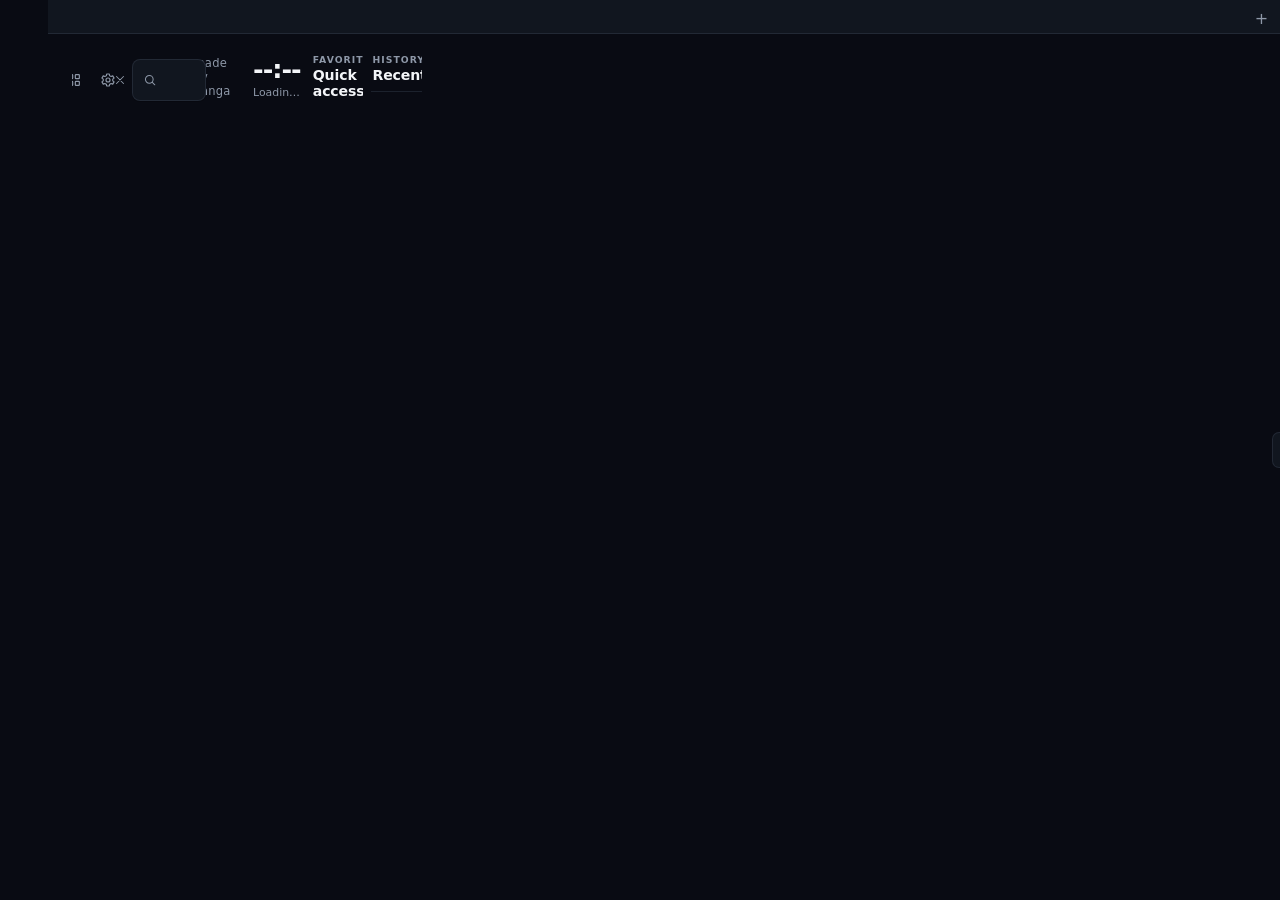
==== commit df125f4b: "Add files via upload" ====
--- a/index.html
+++ b/index.html
@@ -16,33 +16,31 @@
   <meta name="description" content="blobby.vip — a fast, customizable browser controller for MIT App Inventor.">
   <title>blobby.vip</title>
   <link rel="icon" href="data:image/svg+xml,%3Csvg xmlns='http://www.w3.org/2000/svg' viewBox='0 0 64 64'%3E%3Crect width='64' height='64' rx='18' fill='%238da2ff'/%3E%3Ctext x='17' y='47' font-size='48' font-family='Arial' font-weight='700' fill='%23080a12'%3Eb%3C/text%3E%3C/svg%3E">
-  <link rel="stylesheet" href="./style.css?v=product-redesign-20261104-1">
-  <link rel="stylesheet" href="./sidebar.css?v=product-redesign-20261104-1">
-  <link rel="stylesheet" href="./license.css?v=product-redesign-20261104-1">
-  <link rel="stylesheet" href="./chat.css?v=product-redesign-20261104-1">
-  <link rel="stylesheet" href="./profile.css?v=product-redesign-20261104-1">
-  <link rel="stylesheet" href="./chat-shell-fix.css?v=product-redesign-20261104-1">
-  <link rel="stylesheet" href="./dm.css?v=product-redesign-20261104-1">
-  <link rel="stylesheet" href="./group.css?v=product-redesign-20261104-1">
-  <link rel="stylesheet" href="./leaderboard.css?v=product-redesign-20261104-1">
-  <link rel="stylesheet" href="./performance.css?v=product-redesign-20261104-1">
-  <link rel="stylesheet" href="./global-notice.css?v=product-redesign-20261104-1">
-  <script src="./core.js?v=product-redesign-20261104-1"></script>
-  <script src="./performance.js?v=product-redesign-20261104-1"></script>
-  <script src="./themes.js?v=product-redesign-20261104-1"></script>
-  <script src="./browser-bridge.js?v=product-redesign-20261104-1"></script>
-  <script src="./effects.js?v=product-redesign-20261104-1"></script>
-  <script src="./cursor.js?v=product-redesign-20261104-1"></script>
-  <script src="./layout.js?v=product-redesign-20261104-1"></script>
-  <script src="./config.js?v=product-redesign-20261104-1"></script>
-  <script src="./features.js?v=product-redesign-20261104-1" defer></script>
-  <script src="./sidebar.js?v=product-redesign-20261104-1" defer></script>
-  <script src="./license.js?v=product-redesign-20261104-1" defer></script>
-  <script src="./global-notice.js?v=product-redesign-20261104-1" defer></script>
-  <script src="./chat.js?v=product-redesign-20261104-1" defer></script>
-  <script src="./activity.js?v=product-redesign-20261104-1" defer></script>
+  <link rel="stylesheet" href="./style.css?v=product-redesign-keyless-20261109-1">
+  <link rel="stylesheet" href="./sidebar.css?v=product-redesign-keyless-20261109-1">
+  <link rel="stylesheet" href="./chat.css?v=product-redesign-keyless-20261109-1">
+  <link rel="stylesheet" href="./profile.css?v=product-redesign-keyless-20261109-1">
+  <link rel="stylesheet" href="./chat-shell-fix.css?v=product-redesign-keyless-20261109-1">
+  <link rel="stylesheet" href="./dm.css?v=product-redesign-keyless-20261109-1">
+  <link rel="stylesheet" href="./group.css?v=product-redesign-keyless-20261109-1">
+  <link rel="stylesheet" href="./leaderboard.css?v=product-redesign-keyless-20261109-1">
+  <link rel="stylesheet" href="./performance.css?v=product-redesign-keyless-20261109-1">
+  <link rel="stylesheet" href="./global-notice.css?v=product-redesign-keyless-20261109-1">
+  <script src="./core.js?v=product-redesign-keyless-20261109-1"></script>
+  <script src="./performance.js?v=product-redesign-keyless-20261109-1"></script>
+  <script src="./themes.js?v=product-redesign-keyless-20261109-1"></script>
+  <script src="./browser-bridge.js?v=product-redesign-keyless-20261109-1"></script>
+  <script src="./effects.js?v=product-redesign-keyless-20261109-1"></script>
+  <script src="./cursor.js?v=product-redesign-keyless-20261109-1"></script>
+  <script src="./layout.js?v=product-redesign-keyless-20261109-1"></script>
+  <script src="./config.js?v=product-redesign-keyless-20261109-1"></script>
+  <script src="./features.js?v=product-redesign-keyless-20261109-1" defer></script>
+  <script src="./sidebar.js?v=product-redesign-keyless-20261109-1" defer></script>
+  <script src="./global-notice.js?v=product-redesign-keyless-20261109-1" defer></script>
+  <script src="./chat.js?v=product-redesign-keyless-20261109-1" defer></script>
+  <script src="./activity.js?v=product-redesign-keyless-20261109-1" defer></script>
 </head>
-<body data-license-state="booting" data-license-ui="idle">
+<body>
   <svg class="ui-icon-sprite" aria-hidden="true">
     <symbol id="i-command" viewBox="0 0 24 24"><path d="M9 6.5H6.5a2.5 2.5 0 1 1 2.5-2.5V20a2.5 2.5 0 1 1-2.5-2.5H17.5A2.5 2.5 0 1 1 15 20V4a2.5 2.5 0 1 1 2.5 2.5Z"/></symbol>
     <symbol id="i-grid" viewBox="0 0 24 24"><rect x="4" y="4" width="6" height="6" rx="1"/><rect x="14" y="4" width="6" height="6" rx="1"/><rect x="4" y="14" width="6" height="6" rx="1"/><rect x="14" y="14" width="6" height="6" rx="1"/></symbol>
@@ -76,23 +74,6 @@
     <symbol id="i-users" viewBox="0 0 24 24"><circle cx="9" cy="9" r="3"/><circle cx="17" cy="10" r="2.3"/><path d="M3.5 19c.5-3.2 2.4-5 5.5-5s5 1.8 5.5 5M14.5 15c2.8-.6 5 .8 6 3"/></symbol>
     <symbol id="i-file" viewBox="0 0 24 24"><path d="M6 3.5h8l4 4V20H6Z"/><path d="M14 3.5V8h4"/></symbol>
   </svg>
-  <section id="licenseGate" class="license-gate" aria-labelledby="licenseTitle">
-    <div class="license-card">
-      <div class="license-brand"><span class="license-brand-dot" aria-hidden="true"></span><span>blobby.vip</span></div>
-      <h1 id="licenseTitle">Welcome.</h1>
-      <p>Enter your access key to continue to blobby.vip.</p>
-      <form id="licenseForm" class="license-form" novalidate>
-        <label for="licenseKeyInput">Access key</label>
-        <input id="licenseKeyInput" class="license-key-input" type="text" inputmode="text" autocomplete="off" autocapitalize="characters" spellcheck="false" maxlength="39" placeholder="BLOBBY-____-____-____-____" aria-describedby="licenseStatus licenseDetail">
-        <button id="licenseSubmit" class="license-submit" type="submit">Unlock blobby</button>
-      </form>
-      <div class="license-feedback" role="status" aria-live="polite">
-        <strong id="licenseStatus">Starting secure access…</strong>
-        <span id="licenseDetail"></span>
-      </div>
-      <div class="license-meta"><span>One key · one active installation</span><a id="licenseSupport" href="#" hidden>Contact admin</a></div>
-    </div>
-  </section>
   <div id="backgroundLayer" class="background-layer" aria-hidden="true"></div>
   <div id="ambientLayer" class="ambient-layer" aria-hidden="true">
     <div class="aurora-layer"></div><div class="fog-layer"></div><div class="wave-layer"></div><div class="cloud-layer"></div><div class="digital-grid-layer"></div><div class="neon-horizon-layer"></div><div class="liquid-layer"></div><div class="light-rays-layer"></div>
--- a/sidebar.css
+++ b/sidebar.css
@@ -1,5 +1,4 @@
 /* Blobby navigation: flat desktop rail, no floating dock. */
-body[data-license-state]:not([data-license-state="unlocked"]) .blobby-sidebar-root{display:none!important}
 .blobby-sidebar-root{position:fixed;inset:0;z-index:165;pointer-events:none;color:var(--ink);font-family:inherit}
 .blobby-sidebar-rail{position:fixed;left:0;top:0;bottom:0;width:48px;display:none;flex-direction:column;align-items:center;gap:2px;padding:38px 5px 6px;overflow-y:auto;overscroll-behavior:contain;border-right:1px solid var(--ui-border,rgba(255,255,255,.1));background:color-mix(in srgb,var(--bg) 96%,var(--panel));pointer-events:auto}
 html[data-ui-mode="home"] .blobby-sidebar-rail,html[data-ui-mode="sidebar"] .blobby-sidebar-rail{display:flex}
--- a/chat.css
+++ b/chat.css
@@ -1,6 +1,5 @@
 /* Blobby community chat — compact desktop messaging surface. */
 :root{--chat-ease:cubic-bezier(.2,.72,.2,1)}
-body[data-license-state]:not([data-license-state="unlocked"]) .blobby-chat-root{display:none!important}
 .blobby-chat-root{position:fixed;inset:0;z-index:180;pointer-events:none;font-family:inherit;color:var(--ink)}.blobby-chat-edge-zone{position:fixed;right:0;top:22%;bottom:22%;width:10px;pointer-events:auto;z-index:181}.blobby-chat-handle{position:fixed;right:0;top:50%;transform:translate3d(calc(100% - 8px),-50%,0);display:flex;align-items:center;gap:6px;height:36px;padding:0 8px;border:1px solid var(--ui-border,var(--line));border-right:0;border-radius:7px 0 0 7px;background:var(--ui-surface,var(--panel));color:var(--muted);box-shadow:none;pointer-events:auto;z-index:182;transition:transform .14s var(--chat-ease),background .12s ease,color .12s ease;white-space:nowrap}.blobby-chat-edge-zone:hover~.blobby-chat-handle,.blobby-chat-handle:hover,.blobby-chat-root[data-peek="true"] .blobby-chat-handle,.blobby-chat-root[data-open="true"] .blobby-chat-handle{transform:translate3d(0,-50%,0)}.blobby-chat-handle:hover{background:var(--panel2);color:var(--ink)}.blobby-chat-handle-icon{width:15px;height:15px;display:grid;place-items:center}.blobby-chat-handle-icon .ui-icon{width:15px;height:15px}.blobby-chat-handle-label{font-size:10px;font-weight:620}.blobby-chat-unread{display:grid;place-items:center;min-width:16px;height:16px;padding:0 4px;border-radius:8px;background:var(--accent);color:#0a0f18;font-size:8px;font-weight:800}.blobby-chat-unread[hidden]{display:none!important}
 .blobby-chat-backdrop{position:fixed;inset:0;background:transparent;pointer-events:none;transition:background .14s ease}.blobby-chat-root[data-open="true"] .blobby-chat-backdrop{background:#02040aa8;pointer-events:auto}
 .blobby-chat-panel{position:fixed;left:50%;top:50%;width:min(980px,96vw);height:min(720px,92svh);overflow:hidden;border:1px solid var(--ui-border,var(--line));border-radius:10px;background:var(--ui-surface,var(--panel));box-shadow:0 18px 60px #0009;opacity:0;visibility:hidden;transform:translate(-50%,-48%) scale(.992);pointer-events:none;transition:opacity .14s ease,transform .16s var(--chat-ease),visibility 0s linear .16s}.blobby-chat-root[data-open="true"] .blobby-chat-panel{opacity:1;visibility:visible;transform:translate(-50%,-50%);pointer-events:auto;transition:opacity .14s ease,transform .16s var(--chat-ease),visibility 0s}.blobby-chat-root:not([data-open="true"]) .blobby-chat-panel,.blobby-chat-root:not([data-open="true"]) .blobby-chat-panel *{pointer-events:none!important}
--- a/dm.css
+++ b/dm.css
@@ -1,5 +1,4 @@
 /* Blobby Direct Messages — compact desktop messaging */
-body[data-license-state]:not([data-license-state="unlocked"]) .blobby-dm-root{display:none!important}
 .blobby-dm-root{--msg-line:color-mix(in srgb,var(--line) 82%,transparent);position:fixed;inset:0;z-index:195;pointer-events:none;color:var(--ink);font-family:inherit}
 .blobby-dm-backdrop{position:absolute;inset:0;background:rgba(3,5,9,.72);opacity:0;transition:opacity var(--ui-fast,140ms) ease}
 .blobby-dm-shell{position:absolute;left:50%;top:50%;width:min(1040px,96vw);height:min(760px,94svh);display:grid;grid-template-columns:248px minmax(0,1fr);overflow:hidden;border:1px solid var(--msg-line);border-radius:var(--ui-r4,10px);background:var(--panel);box-shadow:0 18px 55px rgba(0,0,0,.36);opacity:0;transform:translate(-50%,-49%);transition:opacity var(--ui-fast,140ms) ease,transform var(--ui-fast,140ms) ease;pointer-events:none}
--- a/group.css
+++ b/group.css
@@ -1,5 +1,4 @@
 /* Blobby Group Messages — compact desktop messaging */
-body[data-license-state]:not([data-license-state="unlocked"]) .blobby-group-root{display:none!important}
 .blobby-group-root{--msg-line:color-mix(in srgb,var(--line) 82%,transparent);position:fixed;inset:0;z-index:195;pointer-events:none;color:var(--ink);font-family:inherit}
 .blobby-group-backdrop{position:absolute;inset:0;background:rgba(3,5,9,.72);opacity:0;transition:opacity var(--ui-fast,140ms) ease}
 .blobby-group-shell{position:absolute;left:50%;top:50%;width:min(1040px,96vw);height:min(760px,94svh);display:grid;grid-template-columns:248px minmax(0,1fr);overflow:hidden;border:1px solid var(--msg-line);border-radius:var(--ui-r4,10px);background:var(--panel);box-shadow:0 18px 55px rgba(0,0,0,.36);opacity:0;transform:translate(-50%,-49%);transition:opacity var(--ui-fast,140ms) ease,transform var(--ui-fast,140ms) ease;pointer-events:none}
--- a/global-notice.css
+++ b/global-notice.css
@@ -1,2 +1,4 @@
 /* Global announcements — editorial, compact, optional */
-.bga-root{position:fixed;inset:0;z-index:2147482500;pointer-events:none;font:inherit;color:var(--ink)}.bga-root[hidden]{display:none!important}.bga-backdrop{display:none;position:absolute;inset:0;background:rgba(3,5,9,.72)}.bga-card,.bga-banner{box-sizing:border-box;border:1px solid var(--line);background:var(--panel);box-shadow:0 16px 48px rgba(0,0,0,.35)}.bga-card{display:none;position:absolute;left:50%;top:50%;translate:-50% -50%;width:min(500px,calc(100vw - 28px));border-radius:var(--ui-r4,10px);padding:20px;pointer-events:auto}.bga-root[data-mode="popup"] .bga-backdrop,.bga-root[data-mode="popup"] .bga-card{display:block}.bga-kicker{font-size:8px;font-weight:800;letter-spacing:.13em;text-transform:uppercase;color:var(--accent);margin:0 36px 7px 0}.bga-card h2{font-size:18px;line-height:1.2;margin:0 36px 8px}.bga-message{margin:0;color:var(--muted);font-size:11px;line-height:1.55;white-space:pre-wrap}.bga-version{display:inline-block;margin-top:11px;padding:2px 5px;border:1px solid var(--line);border-radius:4px;color:var(--muted);font-size:8px;font-weight:750}.bga-x{position:absolute;right:10px;top:10px;display:grid;place-items:center;width:28px;height:28px;border-radius:4px;border:0;background:transparent;color:var(--muted);cursor:pointer}.bga-x:hover{background:var(--hover);color:var(--ink)}.bga-actions{display:flex;align-items:center;justify-content:flex-end;gap:5px;flex-wrap:wrap;margin-top:16px}.bga-actions button,.bga-actions a,.bga-banner-actions button,.bga-banner-actions a{height:30px;display:inline-flex;align-items:center;font:inherit;font-size:9px;font-weight:750;text-decoration:none;border-radius:var(--ui-r2,6px);padding:0 9px;cursor:pointer}.bga-link,.bga-ack{border:0;background:var(--accent);color:var(--accent-ink,#07101a)}.bga-later{border:1px solid var(--line);background:transparent;color:var(--muted)}.bga-banner{display:none;position:absolute;left:50%;top:10px;translate:-50% 0;width:min(720px,calc(100vw - 20px));border-radius:var(--ui-r3,8px);padding:9px 10px;pointer-events:auto;align-items:center;justify-content:space-between;gap:12px}.bga-root[data-mode="banner"] .bga-banner{display:flex}.bga-banner>div:first-child{min-width:0;display:grid;gap:1px}.bga-banner strong{font-size:10px}.bga-banner span{font-size:9px;color:var(--muted);white-space:nowrap;overflow:hidden;text-overflow:ellipsis}.bga-banner-actions{display:flex;gap:4px;align-items:center;flex:0 0 auto}.bga-banner-actions a,.bga-banner-actions button[data-ack]{border:0;background:var(--accent);color:var(--accent-ink,#07101a)}.bga-banner-actions button[data-close]{width:28px;padding:0;border:0;background:transparent;color:var(--muted)}.bga-root[data-type="important"] .bga-card,.bga-root[data-type="important"] .bga-banner{border-left:2px solid #e76b7b}.bga-root[data-type="important"] .bga-kicker{color:#ff8695}.bga-root[data-type="maintenance"] .bga-card,.bga-root[data-type="maintenance"] .bga-banner{border-left:2px solid #d6b75b}.bga-root[data-type="maintenance"] .bga-kicker{color:#e2c769}.bga-root[data-type="update"] .bga-card,.bga-root[data-type="update"] .bga-banner{border-left:2px solid var(--accent)}.bga-modal-open{overflow:hidden}.bga-root *{backdrop-filter:none!important}@media(max-width:600px){.bga-card{padding:16px}.bga-actions{justify-content:stretch}.bga-actions>*{flex:1;justify-content:center}.bga-banner{align-items:flex-start}.bga-banner-actions a{display:none}}@media(prefers-reduced-motion:reduce){.bga-root *{transition:none!important;animation:none!important}}
+.bga-root{position:fixed;inset:0;z-index:2147482500;pointer-events:none;font:inherit;color:var(--ink)}.bga-root[hidden]{display:none!important}.bga-backdrop{display:none;position:absolute;inset:0;background:rgba(3,5,9,.72)}.bga-card,.bga-banner{box-sizing:border-box;border:1px solid var(--line);background:var(--panel);box-shadow:0 16px 48px rgba(0,0,0,.35)}.bga-card{display:none;position:absolute;left:50%;top:50%;translate:-50% -50%;width:min(500px,calc(100vw - 28px));border-radius:var(--ui-r4,10px);padding:20px;pointer-events:auto}.bga-root[data-mode="popup"] .bga-backdrop,.bga-root[data-mode="popup"] .bga-card{display:block}.bga-kicker{font-size:8px;font-weight:800;letter-spacing:.13em;text-transform:uppercase;color:var(--accent);margin:0 36px 7px 0}.bga-card h2{font-size:18px;line-height:1.2;margin:0 36px 8px}.bga-message{margin:0;color:var(--muted);font-size:11px;line-height:1.55;white-space:pre-wrap}.bga-version{display:inline-block;margin-top:11px;padding:2px 5px;border:1px solid var(--line);border-radius:4px;color:var(--muted);font-size:8px;font-weight:750}.bga-x{position:absolute;right:10px;top:10px;display:grid;place-items:center;width:28px;height:28px;border-radius:4px;border:0;background:transparent;color:var(--muted);cursor:pointer}.bga-x:hover{background:var(--hover);color:var(--ink)}.bga-actions{display:flex;align-items:center;justify-content:flex-end;gap:5px;flex-wrap:wrap;margin-top:16px}.bga-actions button,.bga-banner-actions button{height:30px;display:inline-flex;align-items:center;font:inherit;font-size:9px;font-weight:750;text-decoration:none;border-radius:var(--ui-r2,6px);padding:0 9px;cursor:pointer}.bga-link,.bga-ack{border:0;background:var(--accent);color:var(--accent-ink,#07101a)}.bga-later{border:1px solid var(--line);background:transparent;color:var(--muted)}.bga-banner{display:none;position:absolute;left:50%;top:10px;translate:-50% 0;width:min(720px,calc(100vw - 20px));border-radius:var(--ui-r3,8px);padding:9px 10px;pointer-events:auto;align-items:center;justify-content:space-between;gap:12px}.bga-root[data-mode="banner"] .bga-banner{display:flex}.bga-banner>div:first-child{min-width:0;display:grid;gap:1px}.bga-banner strong{font-size:10px}.bga-banner span{font-size:9px;color:var(--muted);white-space:nowrap;overflow:hidden;text-overflow:ellipsis}.bga-banner-actions{display:flex;gap:4px;align-items:center;flex:0 0 auto}.bga-banner-actions button[data-link],.bga-banner-actions button[data-ack]{border:0;background:var(--accent);color:var(--accent-ink,#07101a)}.bga-banner-actions button[data-close]{width:28px;padding:0;border:0;background:transparent;color:var(--muted)}.bga-root[data-type="important"] .bga-card,.bga-root[data-type="important"] .bga-banner{border-left:2px solid #e76b7b}.bga-root[data-type="important"] .bga-kicker{color:#ff8695}.bga-root[data-type="maintenance"] .bga-card,.bga-root[data-type="maintenance"] .bga-banner{border-left:2px solid #d6b75b}.bga-root[data-type="maintenance"] .bga-kicker{color:#e2c769}.bga-root[data-type="update"] .bga-card,.bga-root[data-type="update"] .bga-banner{border-left:2px solid var(--accent)}.bga-modal-open{overflow:hidden}.bga-root *{backdrop-filter:none!important}@media(max-width:600px){.bga-card{padding:16px}.bga-actions{justify-content:stretch}.bga-actions>*{flex:1;justify-content:center}.bga-banner{align-items:flex-start}.bga-banner-actions button[data-link]{display:none}}@media(prefers-reduced-motion:reduce){.bga-root *{transition:none!important;animation:none!important}}
+
+.bga-copy-toast{position:fixed;right:14px;bottom:14px;z-index:2147483600;padding:9px 11px;border:1px solid var(--line);border-radius:var(--ui-r2,6px);background:var(--panel);color:var(--ink);font:700 10px/1.35 inherit;box-shadow:0 10px 30px rgba(0,0,0,.35);pointer-events:none}
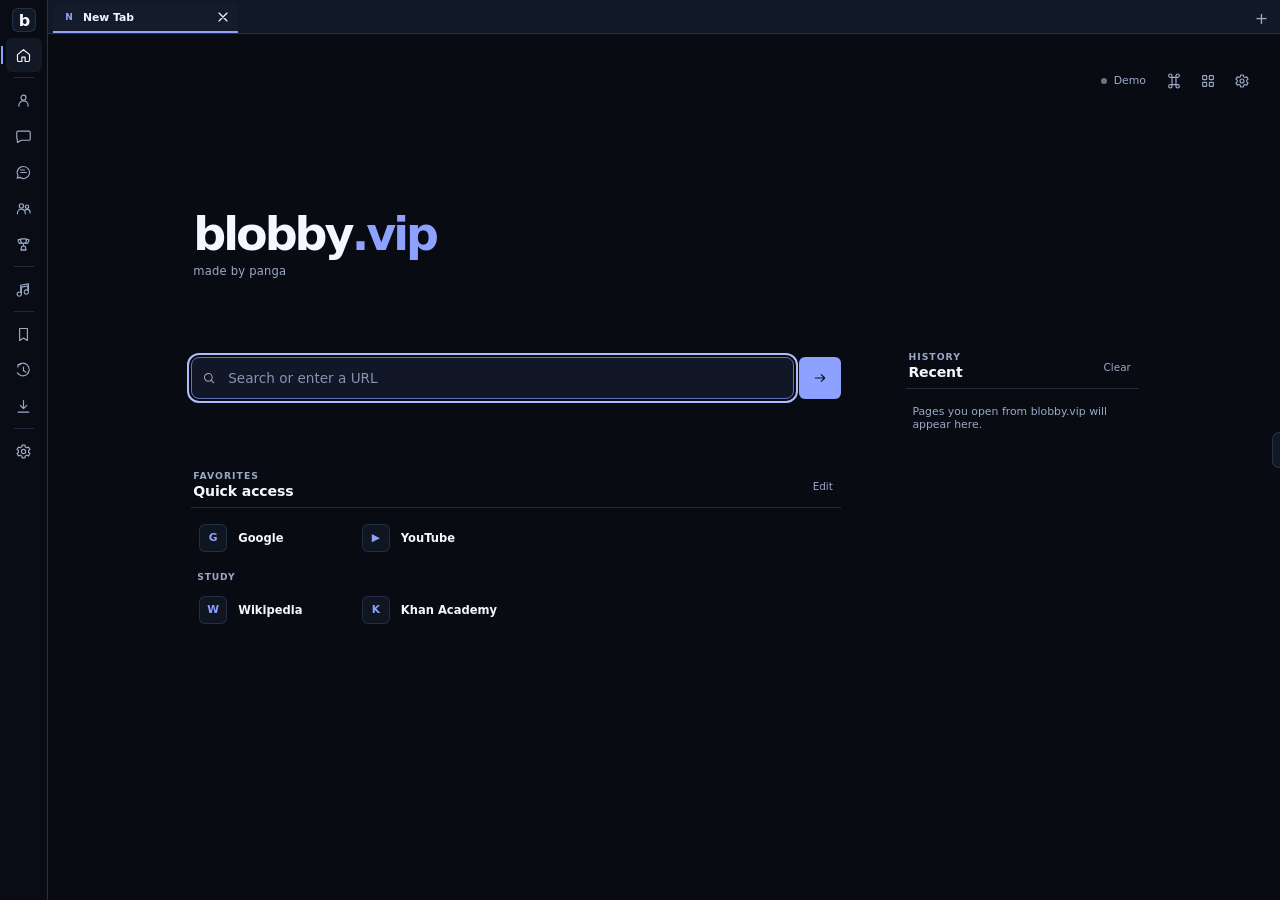
==== commit a518f3b2: "Add files via upload" ====
--- a/index.html
+++ b/index.html
@@ -34,6 +34,7 @@
   <script src="./cursor.js?v=product-redesign-keyless-20261109-1"></script>
   <script src="./layout.js?v=product-redesign-keyless-20261109-1"></script>
   <script src="./config.js?v=product-redesign-keyless-20261109-1"></script>
+  <script src="./app.js?v=product-redesign-keyless-20261109-2" defer></script>
   <script src="./features.js?v=product-redesign-keyless-20261109-1" defer></script>
   <script src="./sidebar.js?v=product-redesign-keyless-20261109-1" defer></script>
   <script src="./global-notice.js?v=product-redesign-keyless-20261109-1" defer></script>
